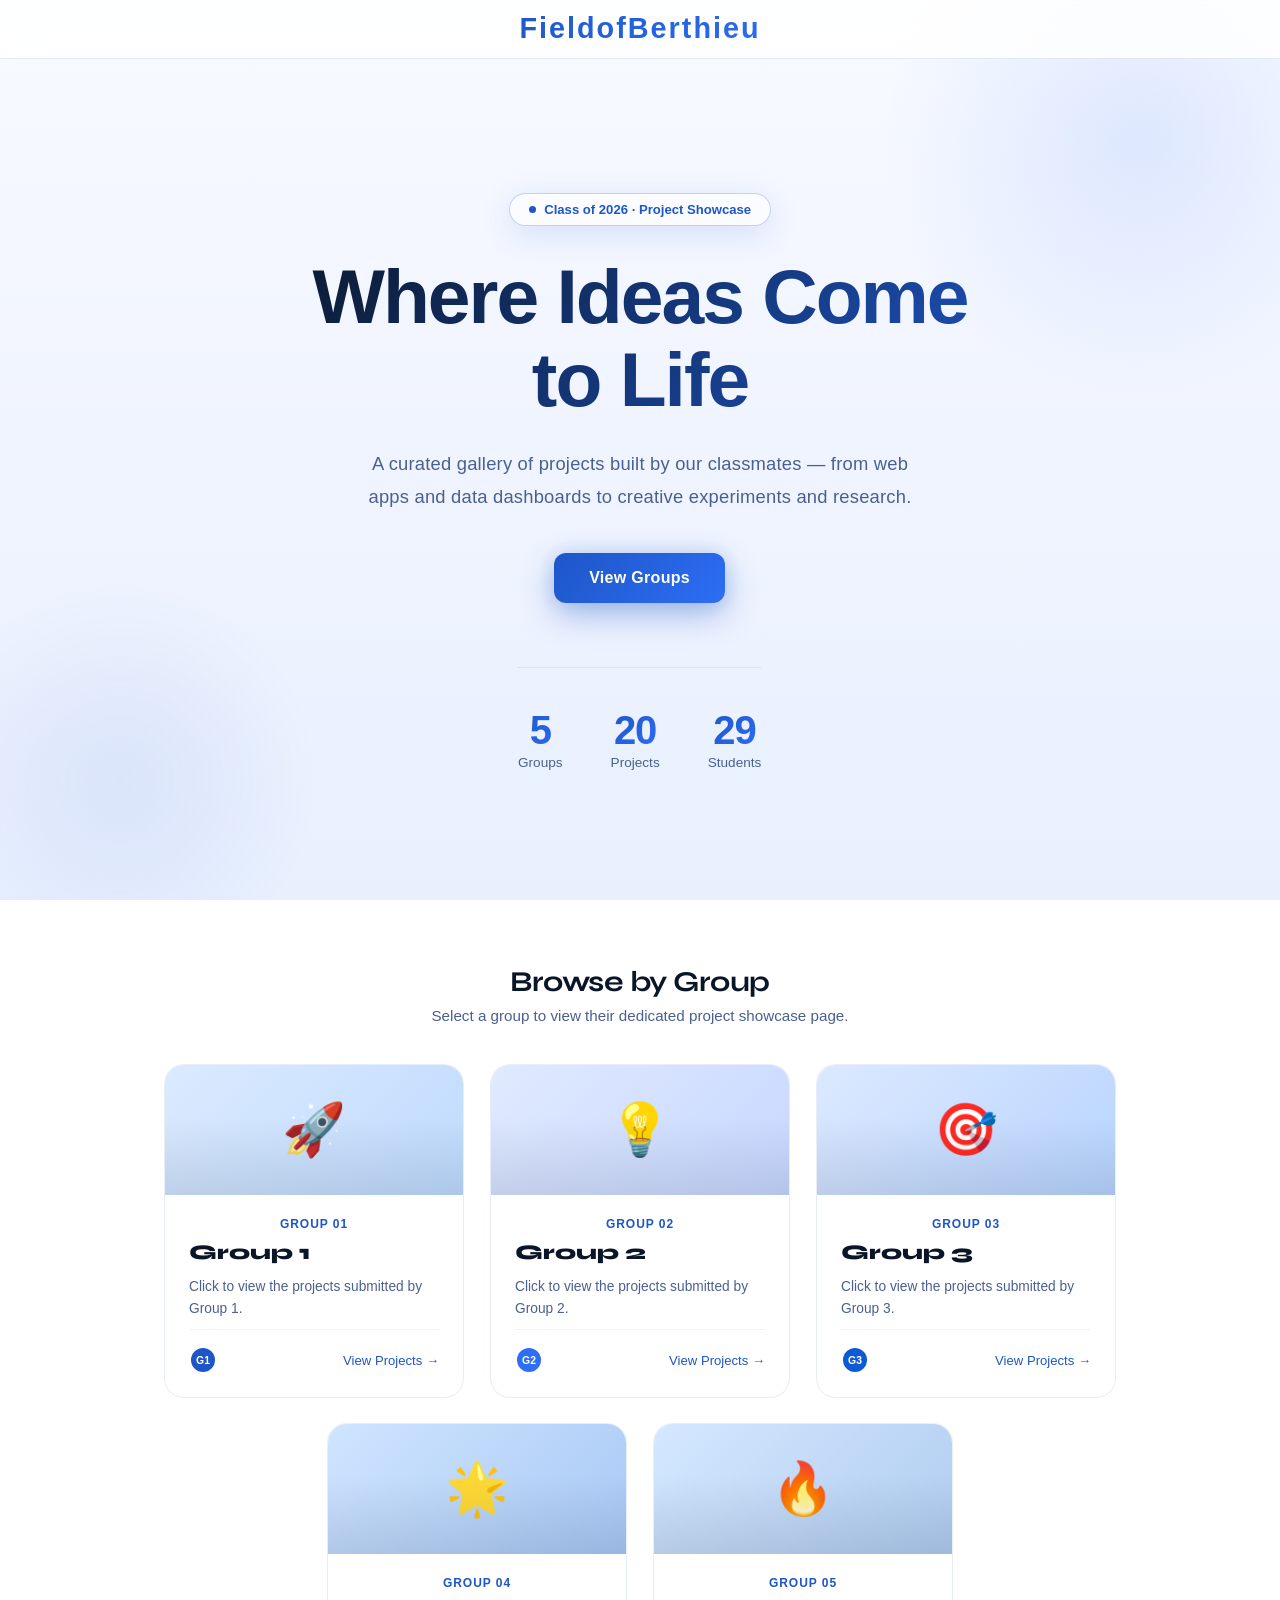
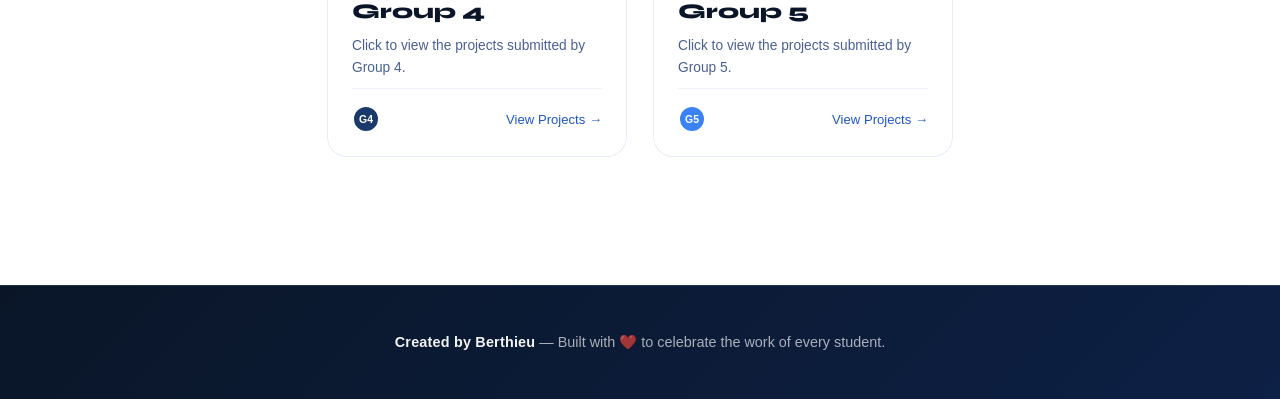
==== showcasewebsite/index.html @ d64558d0 "added images and edited the research folder" ====
<!DOCTYPE html>
<html lang="en">
<head>
  <meta charset="UTF-8" />
  <meta name="viewport" content="width=device-width, initial-scale=1.0"/>
  <title>Class Project Showcase</title>
  <link href="https://fonts.googleapis.com/css2?family=Syne:wght@400;600;700;800&family=DM+Sans:ital,wght@0,300;0,400;0,500;1,300&display=swap" rel="stylesheet"/>
  <link rel="stylesheet" href="style.css"/>
  <style>
    /* ─── GROUP CARDS SECTION ─── */
    .groups-section {
      max-width: 1100px; margin: 0 auto;
      padding: 4rem 2rem 2rem;
      text-align: center;
    }
    .groups-section h2 {
      font-family: 'Syne', sans-serif;
      font-size: 1.8rem; font-weight: 700;
      color: var(--blue-deep); margin-bottom: .5rem;
      letter-spacing: -.5px;
    }
    .groups-section p {
      color: var(--text-muted); font-size: .95rem;
      margin-bottom: 2.5rem;
    }

    .groups-grid {
      display: flex;
      flex-wrap: wrap;
      justify-content: center;
      gap: 1.6rem;
    }

    .group-card {
      width: 300px; flex-shrink: 0;
      background: #fff;
      border: 1px solid rgba(30,86,199,.1);
      border-radius: 20px; overflow: hidden;
      text-decoration: none; color: inherit;
      display: flex; flex-direction: column;
      transition: transform .25s, box-shadow .25s, border-color .25s;
      animation: fadeUp .5s ease both;
    }
    .group-card:hover {
      transform: translateY(-6px);
      box-shadow: 0 20px 50px rgba(30,86,199,.13);
      border-color: rgba(30,86,199,.3);
    }

    .group-card-banner {
      height: 130px; display: flex; align-items: center; justify-content: center;
      font-size: 3.2rem; position: relative; overflow: hidden;
    }
    .group-card-banner::after {
      content: ''; position: absolute; inset: 0;
      background: linear-gradient(to bottom, transparent 40%, rgba(10,22,40,.1) 100%);
    }

    .group-card-body {
      padding: 1.4rem 1.5rem; flex: 1;
      display: flex; flex-direction: column; gap: .6rem;
    }

    .group-number {
      font-size: .75rem; font-weight: 600; letter-spacing: .08em;
      text-transform: uppercase; color: var(--blue-brand);
    }
    .group-name {
      font-family: 'Syne', sans-serif;
      font-size: 1.3rem; font-weight: 800;
      color: var(--blue-deep); line-height: 1.2;
      text-align: left;
    }
    .group-desc {
      font-size: .86rem; color: var(--text-muted);
      line-height: 1.6; font-weight: 300;
      text-align: left;
    }
    .group-card-footer {
      display: flex; align-items: center; justify-content: space-between;
      margin-top: auto; padding-top: 1rem;
      border-top: 1px solid rgba(30,86,199,.08);
    }
    .group-member-dot {
      width: 28px; height: 28px; border-radius: 50%;
      border: 2px solid #fff;
      display: flex; align-items: center; justify-content: center;
      font-size: .65rem; font-weight: 600; color: #fff;
    }
    .group-arrow {
      display: inline-flex; align-items: center; gap: .3rem;
      font-size: .82rem; font-weight: 500; color: var(--blue-brand);
    }

    /* ─── DIVIDER ─── */
    .section-divider {
      max-width: 1100px; margin: 3rem auto 0;
      border: none; border-top: 1px solid rgba(30,86,199,.1);
    }

    @media (max-width: 600px) {
      .groups-grid { flex-direction: column; align-items: center; }
      .group-card { width: 100%; max-width: 340px; }
      .groups-section { padding: 3rem 1.2rem 1.5rem; }
    }
  </style>
</head>
<body>

  <!-- ─── NAV ─── -->
  <nav id="navbar">
    <a href="#" class="nav-logo">Field<span>of</span><span>Berthieu</span></a>
  </nav>

  <!-- ─── HERO ─── -->
  <section class="hero">
    <div class="hero-badge">
      <span class="hero-badge-dot"></span> Class of 2026 · Project Showcase
    </div>
    <h1>Where <em>Ideas</em> Come<br>to Life</h1>
    <p class="hero-sub">A curated gallery of projects built by our classmates — from web apps and data dashboards to creative experiments and research.</p>
    <div class="hero-actions">
      <a href="#groups" class="btn-primary">View Groups</a>
    </div>
    <div class="hero-stats">
      <div class="stat-item">
        <span class="stat-num">5</span>
        <span class="stat-label">Groups</span>
      </div>
      <div class="stat-item">
        <span class="stat-num" id="statProjects">20</span>
        <span class="stat-label">Projects</span>
      </div>
      <div class="stat-item">
        <span class="stat-num" id="statStudents">29</span>
        <span class="stat-label">Students</span>
      </div>
    </div>
  </section>

  <!-- ─── GROUP CARDS ─── -->
  <section class="groups-section" id="groups">
    <h2>Browse by Group</h2>
    <p>Select a group to view their dedicated project showcase page.</p>
    <div class="groups-grid">

      <a href="group1.html" class="group-card" style="animation-delay:.05s">
        <div class="group-card-banner" style="background:linear-gradient(135deg,#dbeafe,#bfdbfe)">🚀</div>
        <div class="group-card-body">
          <span class="group-number">Group 01</span>
          <div class="group-name">Group 1</div>
          <div class="group-desc">Click to view the projects submitted by Group 1.</div>
          <div class="group-card-footer">
            <div class="group-member-dot" style="background:#1e56c7">G1</div>
            <span class="group-arrow">View Projects →</span>
          </div>
        </div>
      </a>

      <a href="group2.html" class="group-card" style="animation-delay:.10s">
        <div class="group-card-banner" style="background:linear-gradient(135deg,#e0eaff,#c7d7ff)">💡</div>
        <div class="group-card-body">
          <span class="group-number">Group 02</span>
          <div class="group-name">Group 2</div>
          <div class="group-desc">Click to view the projects submitted by Group 2.</div>
          <div class="group-card-footer">
            <div class="group-member-dot" style="background:#2d6ef5">G2</div>
            <span class="group-arrow">View Projects →</span>
          </div>
        </div>
      </a>

      <a href="group3.html" class="group-card" style="animation-delay:.15s">
        <div class="group-card-banner" style="background:linear-gradient(135deg,#dce9ff,#b8d4ff)">🎯</div>
        <div class="group-card-body">
          <span class="group-number">Group 03</span>
          <div class="group-name">Group 3</div>
          <div class="group-desc">Click to view the projects submitted by Group 3.</div>
          <div class="group-card-footer">
            <div class="group-member-dot" style="background:#0d5ad6">G3</div>
            <span class="group-arrow">View Projects →</span>
          </div>
        </div>
      </a>

      <a href="group4.html" class="group-card" style="animation-delay:.20s">
        <div class="group-card-banner" style="background:linear-gradient(135deg,#cfe5ff,#a8c8f5)">🌟</div>
        <div class="group-card-body">
          <span class="group-number">Group 04</span>
          <div class="group-name">Group 4</div>
          <div class="group-desc">Click to view the projects submitted by Group 4.</div>
          <div class="group-card-footer">
            <div class="group-member-dot" style="background:#1a3a6b">G4</div>
            <span class="group-arrow">View Projects →</span>
          </div>
        </div>
      </a>

      <a href="group5.html" class="group-card" style="animation-delay:.25s">
        <div class="group-card-banner" style="background:linear-gradient(135deg,#d4e8ff,#b0ccf0)">🔥</div>
        <div class="group-card-body">
          <span class="group-number">Group 05</span>
          <div class="group-name">Group 5</div>
          <div class="group-desc">Click to view the projects submitted by Group 5.</div>
          <div class="group-card-footer">
            <div class="group-member-dot" style="background:#3b82f6">G5</div>
            <span class="group-arrow">View Projects →</span>
          </div>
        </div>
      </a>

    </div>
  </section>

  <!-- ─── PROJECTS GRID ─── -->
  <div class="projects-grid" id="grid"></div>

  <!-- ─── FOOTER ─── -->
  <footer id="about">
    <strong>Created by Berthieu</strong> — Built with ❤️ to celebrate the work of every student.
  </footer>
    </div>
  </div>

  <script src="app.js"></script>
</body>
</html>
---- showcasewebsite/style.css ----
/* ─── CSS VARIABLES ─── */
:root {
  --blue-deep: #0a1628;
  --blue-dark: #0d2045;
  --blue-mid: #1a3a6b;
  --blue-brand: #1e56c7;
  --blue-vivid: #2d6ef5;
  --blue-light: #5b9af4;
  --blue-pale: #b8d4ff;
  --blue-mist: #e8f0fe;
  --white: #ffffff;
  --off-white: #f5f8ff;
  --text-main: #0a1628;
  --text-muted: #4a6091;
  --gradient-primary: linear-gradient(135deg, #1e56c7 0%, #2d6ef5 100%);
  --gradient-secondary: linear-gradient(135deg, #667eea 0%, #764ba2 100%);
  --gradient-accent: linear-gradient(135deg, #f093fb 0%, #f5576c 100%);
}

/* ─── RESET ─── */
*, *::before, *::after { box-sizing: border-box; margin: 0; padding: 0; }
html { scroll-behavior: smooth; }
body {
  font-family: 'Inter Tight', sans-serif;
  background: linear-gradient(135deg, #ffffff 0%, #f0f4ff 100%);
  color: var(--text-main);
  overflow-x: hidden;
  background-attachment: fixed;
}

/* ─── NAV ─── */
nav {
  position: fixed; top: 0; left: 0; right: 0; z-index: 100;
  display: flex; align-items: center; justify-content: space-between;
  padding: 1.8rem 2.5rem;
  background: rgba(255, 255, 255, 0.85);
  backdrop-filter: blur(20px);
  -webkit-backdrop-filter: blur(20px);
  border-bottom: 1px solid rgba(30, 86, 199, 0.12);
  transition: all .3s cubic-bezier(0.34, 1.56, 0.64, 1);
}
nav.scrolled { 
  box-shadow: 0 12px 48px rgba(30, 86, 199, 0.15), 0 0 1px rgba(30, 86, 199, 0.1);
  background: rgba(255, 255, 255, 0.95);
  padding: 1.4rem 2.5rem;
}

.nav-logo {
  font-family: 'Urbanist', sans-serif;
  font-weight: 800; font-size: 1.8rem;
  background: var(--gradient-primary);
  -webkit-background-clip: text;
  -webkit-text-fill-color: transparent;
  background-clip: text;
  letter-spacing: 2px;
  text-decoration: none;
  transition: transform .3s cubic-bezier(0.34, 1.56, 0.64, 1);
  position: absolute;
  left: 50%;
  transform: translateX(-50%);
  white-space: nowrap;
  padding: 0 2rem;
}
.nav-logo:hover { transform: translateX(-50%) scale(1.05); }

.nav-links { display: flex; gap: 2rem; list-style: none; }
.nav-links a {
  font-size: .9rem; font-weight: 600;
  color: var(--text-muted); text-decoration: none;
  transition: all .3s cubic-bezier(0.34, 1.56, 0.64, 1);
  position: relative;
}
.nav-links a:hover { 
  color: var(--blue-brand);
  transform: translateY(-2px);
}

.nav-btn {
  background: var(--gradient-primary);
  color: #fff; border: none; border-radius: 10px;
  padding: .6rem 1.4rem; font-size: .88rem; font-weight: 600;
  cursor: pointer; transition: all .3s cubic-bezier(0.34, 1.56, 0.64, 1);
  font-family: 'Inter Tight', sans-serif;
  box-shadow: 0 6px 20px rgba(30, 86, 199, 0.3);
  position: relative;
  letter-spacing: 0.3px;
}
.nav-btn:hover { 
  transform: translateY(-3px) translateZ(5px) scale(1.05);
  box-shadow: 0 12px 32px rgba(30, 86, 199, 0.4);
}

.hamburger { display: none; flex-direction: column; gap: 5px; cursor: pointer; padding: 4px; }
.hamburger span { display: block; width: 24px; height: 2px; background: var(--blue-brand); border-radius: 2px; transition: .3s; }

/* ─── HERO ─── */
.hero {
  min-height: 100vh;
  display: flex; flex-direction: column; align-items: center; justify-content: center;
  text-align: center;
  padding: 8rem 2rem 4rem;
  background: linear-gradient(180deg, #f8faff 0%, #f0f4ff 50%, #e8f0fe 100%);
  position: relative; overflow: hidden;
  perspective: 1200px;
}
.hero::before {
  content: '';
  position: absolute; top: -120px; right: -120px;
  width: 520px; height: 520px; border-radius: 50%;
  background: radial-gradient(circle, rgba(45,110,245,0.12) 0%, transparent 70%);
  pointer-events: none;
}
.hero::after {
  content: '';
  position: absolute; bottom: -80px; left: -80px;
  width: 400px; height: 400px; border-radius: 50%;
  background: radial-gradient(circle, rgba(30,86,199,0.08) 0%, transparent 70%);
  pointer-events: none;
}

.hero-badge {
  display: inline-flex; align-items: center; gap: .5rem;
  background: rgba(255, 255, 255, 0.6);
  color: var(--blue-brand);
  border: 1px solid rgba(30, 86, 199, 0.25);
  border-radius: 100px; padding: .5rem 1.2rem;
  font-size: .82rem; font-weight: 600; margin-bottom: 1.8rem;
  animation: fadeUp .6s ease both;
  box-shadow: 0 8px 32px rgba(30, 86, 199, 0.15);
  backdrop-filter: blur(10px);
  -webkit-backdrop-filter: blur(10px);
}
.hero-badge-dot {
  width: 7px; height: 7px; border-radius: 50%;
  background: var(--blue-brand); animation: pulse 2.5s ease-in-out infinite;
}

/* ─── FIX: h1 centered with gradient text ─── */
.hero h1 {
  font-family: 'Urbanist', sans-serif;
  font-size: clamp(2.6rem, 6vw, 5rem);
  font-weight: 800; line-height: 1.08;
  background: linear-gradient(135deg, #0a1628 0%, #1e56c7 100%);
  -webkit-background-clip: text;
  -webkit-text-fill-color: transparent;
  background-clip: text;
  letter-spacing: -2px;
  max-width: 820px;
  width: 100%;
  text-align: center;
  margin-left: auto;
  margin-right: auto;
  display: block;
  animation: fadeUp .7s .1s ease both;
}
.hero h1 em { font-style: normal; }

.hero-sub {
  max-width: 560px; margin: 1.6rem auto 0;
  font-size: 1.15rem; line-height: 1.8;
  color: var(--text-muted); font-weight: 300;
  animation: fadeUp .7s .2s ease both;
  letter-spacing: 0.2px;
  text-align: center;
}

.hero-actions {
  display: flex; gap: 1rem; flex-wrap: wrap; justify-content: center;
  margin-top: 2.5rem;
  animation: fadeUp .7s .3s ease both;
}

.btn-primary {
  background: var(--gradient-primary);
  color: #fff;
  border: none; border-radius: 12px;
  padding: 1rem 2.2rem; font-size: 1rem; font-weight: 600;
  cursor: pointer; transition: all .4s cubic-bezier(0.34, 1.56, 0.64, 1);
  font-family: 'Inter Tight', sans-serif; text-decoration: none; display: inline-block;
  box-shadow: 0 12px 32px rgba(30, 86, 199, 0.35), 0 0 20px rgba(30, 86, 199, 0.15);
  position: relative;
  transform: translateZ(0);
  letter-spacing: 0.3px;
}
.btn-primary:hover { 
  transform: translateY(-4px) translateZ(8px) scale(1.02); 
  box-shadow: 0 20px 48px rgba(30, 86, 199, 0.42), 0 0 32px rgba(30, 86, 199, 0.25);
}
.btn-primary:active { transform: translateY(-1px) translateZ(2px) scale(0.98); }

.btn-secondary {
  background: rgba(255, 255, 255, 0.7);
  color: var(--blue-brand);
  border: 1.5px solid rgba(30, 86, 199, 0.3);
  border-radius: 12px;
  padding: 1rem 2.2rem; font-size: 1rem; font-weight: 600;
  cursor: pointer; transition: all .4s cubic-bezier(0.34, 1.56, 0.64, 1);
  font-family: 'Inter Tight', sans-serif; text-decoration: none; display: inline-block;
  position: relative;
  transform: translateZ(0);
  box-shadow: 0 8px 24px rgba(30, 86, 199, 0.1);
  backdrop-filter: blur(8px);
  letter-spacing: 0.3px;
}
.btn-secondary:hover { 
  border-color: var(--blue-brand); 
  background: rgba(255, 255, 255, 0.85); 
  transform: translateY(-4px) translateZ(8px) scale(1.02);
  box-shadow: 0 16px 32px rgba(30, 86, 199, 0.18);
}

.hero-stats {
  display: flex; gap: 3rem; flex-wrap: wrap; justify-content: center;
  margin-top: 4rem; padding-top: 2.5rem;
  border-top: 1px solid rgba(30,86,199,.1);
  animation: fadeUp .7s .4s ease both;
}
.stat-item { text-align: center; }
.stat-num {
  font-family: 'Urbanist', sans-serif;
  font-size: 2.5rem; font-weight: 800; 
  background: var(--gradient-primary);
  -webkit-background-clip: text;
  -webkit-text-fill-color: transparent;
  background-clip: text;
  display: block;
  letter-spacing: -1px;
}
.stat-label { font-size: .85rem; color: var(--text-muted); font-weight: 400; }

@keyframes fadeUp { 
  from { opacity: 0; transform: translateY(32px) scale(0.95); } 
  to { opacity: 1; transform: translateY(0) scale(1); } 
}
@keyframes fadeIn { from { opacity: 0; filter: blur(10px); } to { opacity: 1; filter: blur(0); } }
@keyframes pulse { 
  0%, 100% { opacity: 1; transform: scale(1); } 
  50% { opacity: 0.4; transform: scale(1.5); } 
}

/* ─── FILTER BAR ─── */
.filter-section {
  padding: 4rem 2rem 2rem;
  max-width: 1200px; margin: 0 auto;
}
.filter-section h2 {
  font-family: 'Urbanist', sans-serif;
  font-size: 2rem; font-weight: 700;
  background: linear-gradient(135deg, #0a1628 0%, #1e56c7 100%);
  -webkit-background-clip: text;
  -webkit-text-fill-color: transparent;
  background-clip: text;
  margin-bottom: 1.5rem;
  letter-spacing: -0.5px;
}
.filter-bar { display: flex; gap: .7rem; flex-wrap: wrap; }
.filter-btn {
  border: 1.5px solid rgba(30, 86, 199, 0.25);
  background: rgba(255, 255, 255, 0.6);
  color: var(--text-muted);
  border-radius: 100px; padding: .5rem 1.3rem;
  font-size: .85rem; font-weight: 600; cursor: pointer;
  transition: all .35s cubic-bezier(0.34, 1.56, 0.64, 1); 
  font-family: 'Inter Tight', sans-serif;
  position: relative;
  backdrop-filter: blur(4px);
  box-shadow: 0 2px 8px rgba(30, 86, 199, 0.05);
}
.filter-btn:hover { 
  transform: translateY(-3px) translateZ(3px);
  border-color: rgba(30, 86, 199, 0.4);
  box-shadow: 0 8px 20px rgba(30, 86, 199, 0.12);
  background: rgba(255, 255, 255, 0.8);
}
.filter-btn.active {
  background: var(--gradient-primary);
  color: #fff;
  border-color: transparent;
  box-shadow: 0 8px 24px rgba(30, 86, 199, 0.3);
  transform: translateY(-2px) translateZ(4px);
}

/* ─── SEARCH ─── */
.search-wrap {
  max-width: 1200px; margin: 0 auto;
  padding: 0 2rem 2rem;
}
.search-input-wrap { position: relative; max-width: 420px; }
.search-input-wrap svg {
  position: absolute; left: 14px; top: 50%; transform: translateY(-50%);
  color: var(--text-muted); pointer-events: none;
}
.search-input {
  width: 100%; padding: .8rem 1.2rem .8rem 2.8rem;
  border: 1.5px solid rgba(30, 86, 199, 0.25);
  border-radius: 12px;
  font-size: .93rem; font-family: 'Inter Tight', sans-serif;
  color: var(--text-main);
  background: rgba(255, 255, 255, 0.8);
  outline: none; transition: all .35s cubic-bezier(0.34, 1.56, 0.64, 1);
  box-shadow: 0 4px 16px rgba(30, 86, 199, 0.08);
  backdrop-filter: blur(4px);
}
.search-input:focus { 
  border-color: var(--blue-brand); 
  box-shadow: 0 0 0 3px rgba(30, 86, 199, 0.12), 0 8px 24px rgba(30, 86, 199, 0.15);
  transform: translateY(-2px) scale(1.01);
  background: rgba(255, 255, 255, 0.95);
}

/* ─── PROJECTS GRID ─── */
.projects-grid {
  max-width: 1200px; margin: 0 auto;
  padding: 1rem 2rem 5rem;
  display: grid;
  grid-template-columns: repeat(auto-fill, minmax(320px, 1fr));
  gap: 1.8rem;
  perspective: 1000px;
}

/* ─── CARD ─── */
.card {
  background: rgba(255, 255, 255, 0.8);
  border: 1px solid rgba(30, 86, 199, 0.15);
  border-radius: 20px; overflow: hidden;
  transition: transform .4s cubic-bezier(0.34, 1.56, 0.64, 1), box-shadow .4s cubic-bezier(0.34, 1.56, 0.64, 1), border-color .3s;
  animation: fadeUp .5s ease both;
  display: flex; flex-direction: column;
  transform-style: preserve-3d;
  position: relative;
  backdrop-filter: blur(8px);
  -webkit-backdrop-filter: blur(8px);
  box-shadow: 0 8px 32px rgba(30, 86, 199, 0.08);
}
.card:hover { 
  transform: translateY(-12px) translateZ(25px) rotateX(5deg) rotateY(-5deg); 
  box-shadow: 0 40px 80px rgba(30, 86, 199, 0.25), 0 0 60px rgba(30, 86, 199, 0.15); 
  border-color: rgba(30, 86, 199, 0.35);
  background: rgba(255, 255, 255, 0.95);
}

.card-thumb {
  width: 100%; height: 180px;
  display: flex; align-items: center; justify-content: center;
  font-size: 3.5rem; position: relative; overflow: hidden;
  transform-style: preserve-3d;
  z-index: 1;
}
.card-thumb::after {
  content: '';
  position: absolute; inset: 0;
  background: linear-gradient(to bottom, transparent 50%, rgba(10,22,40,.15) 100%);
  z-index: 2;
}

.card-body { 
  padding: 1.4rem 1.5rem; 
  flex: 1; 
  display: flex; 
  flex-direction: column; 
  gap: .7rem; 
  transform-style: preserve-3d;
  position: relative;
  z-index: 2;
}

.card-tags { display: flex; gap: .45rem; flex-wrap: wrap; }
.tag {
  font-size: .72rem; font-weight: 600;
  padding: .35rem .85rem; border-radius: 100px;
  background: linear-gradient(135deg, rgba(30, 86, 199, 0.12) 0%, rgba(45, 110, 245, 0.08) 100%);
  color: var(--blue-brand);
  border: 1px solid rgba(30, 86, 199, 0.2);
  text-transform: uppercase;
  letter-spacing: 0.3px;
}

.card-title {
  font-family: 'Urbanist', sans-serif;
  font-size: 1.25rem; font-weight: 700;
  background: linear-gradient(135deg, #0a1628 0%, #1e56c7 100%);
  -webkit-background-clip: text;
  -webkit-text-fill-color: transparent;
  background-clip: text;
  line-height: 1.3;
  letter-spacing: -0.3px;
}

.card-desc {
  font-size: .88rem; color: var(--text-muted);
  line-height: 1.7; font-weight: 300;
  letter-spacing: 0.1px;
}

.card-author {
  display: flex; align-items: center; gap: .7rem;
  margin-top: auto; padding-top: 1.2rem;
  border-top: 1px solid rgba(30, 86, 199, 0.1);
}
.avatar {
  width: 38px; height: 38px; border-radius: 10px;
  display: flex; align-items: center; justify-content: center;
  font-size: .8rem; font-weight: 700; color: #fff;
  flex-shrink: 0;
  background: var(--gradient-primary);
  box-shadow: 0 4px 12px rgba(30, 86, 199, 0.2);
}
.author-info { flex: 1; min-width: 0; }
.author-name { font-size: .85rem; font-weight: 500; color: var(--text-main); }
.author-role { font-size: .75rem; color: var(--text-muted); }

.card-link {
  display: inline-flex; align-items: center; gap: .35rem;
  font-size: .82rem; font-weight: 600; 
  background: var(--gradient-primary);
  -webkit-background-clip: text;
  -webkit-text-fill-color: transparent;
  background-clip: text;
  text-decoration: none; 
  transition: all .3s cubic-bezier(0.34, 1.56, 0.64, 1);
  position: relative;
}
.card-link:hover { 
  gap: .65rem;
  filter: brightness(1.2);
  transform: translateX(2px);
}

/* ─── EMPTY STATE ─── */
.empty-state {
  grid-column: 1/-1; text-align: center; padding: 5rem 1rem;
  color: var(--text-muted);
}
.empty-state svg { margin-bottom: 1rem; opacity: .35; }
.empty-state p { font-size: 1.05rem; }

/* ─── MODAL ─── */
.modal-overlay {
  display: none; position: fixed; inset: 0; z-index: 200;
  background: linear-gradient(135deg, rgba(10, 22, 40, 0.7) 0%, rgba(30, 86, 199, 0.4) 100%);
  backdrop-filter: blur(8px);
  -webkit-backdrop-filter: blur(8px);
  align-items: center; justify-content: center; padding: 2rem;
  perspective: 1000px;
}
.modal-overlay.open { display: flex; animation: fadeIn .35s ease; }

.modal {
  background: rgba(255, 255, 255, 0.95);
  border-radius: 26px;
  max-width: 620px; width: 100%;
  max-height: 90vh; overflow-y: auto;
  box-shadow: 0 40px 100px rgba(10, 22, 40, 0.3), 0 0 80px rgba(30, 86, 199, 0.2);
  animation: slideUpModal .4s cubic-bezier(0.34, 1.56, 0.64, 1);
  transform-style: preserve-3d;
  border: 1px solid rgba(255, 255, 255, 0.6);
  backdrop-filter: blur(12px);
  -webkit-backdrop-filter: blur(12px);
}
@keyframes slideUp { from{transform:translateY(24px);opacity:0} to{transform:none;opacity:1} }
@keyframes slideUpModal { from{transform:translateY(40px) scale(.95) rotateX(-10deg);opacity:0} to{transform:none;opacity:1} }

.modal-thumb {
  width: 100%; height: 220px;
  display: flex; align-items: center; justify-content: center;
  font-size: 5rem; border-radius: 22px 22px 0 0;
}
.modal-content { padding: 2rem; }
.modal-tags { display: flex; gap: .5rem; flex-wrap: wrap; margin-bottom: 1rem; }
.modal-title {
  font-family: 'Urbanist', sans-serif;
  font-size: 1.8rem; font-weight: 800;
  background: linear-gradient(135deg, #0a1628 0%, #1e56c7 100%);
  -webkit-background-clip: text;
  -webkit-text-fill-color: transparent;
  background-clip: text;
  margin-bottom: .75rem; 
  letter-spacing: -0.5px;
}
.modal-desc { font-size: .95rem; color: var(--text-muted); line-height: 1.75; margin-bottom: 1.5rem; }
.modal-meta { display: flex; gap: 2rem; flex-wrap: wrap; margin-bottom: 1.5rem; }
.meta-item { display: flex; flex-direction: column; gap: .2rem; }
.meta-label { font-size: .75rem; color: var(--text-muted); text-transform: uppercase; letter-spacing: .05em; }
.meta-value { font-size: .95rem; font-weight: 500; color: var(--blue-deep); }
.modal-actions { display: flex; gap: .8rem; flex-wrap: wrap; }

.modal-close-btn {
  background: rgba(30, 86, 199, 0.08); border: none; cursor: pointer;
  position: absolute; top: 1.5rem; right: 1.5rem;
  width: 44px; height: 44px; border-radius: 12px;
  display: flex; align-items: center; justify-content: center;
  color: var(--blue-brand);
  font-size: 1.2rem; transition: all .3s cubic-bezier(0.34, 1.56, 0.64, 1);
  box-shadow: 0 4px 12px rgba(30, 86, 199, 0.12);
  backdrop-filter: blur(4px);
}
.modal-close-btn:hover { 
  background: rgba(30, 86, 199, 0.15); 
  transform: rotate(90deg) scale(1.15);
  box-shadow: 0 8px 20px rgba(30, 86, 199, 0.2);
}
.modal-wrapper { position: relative; }

/* ─── FORM ─── */
.form-group { display: flex; flex-direction: column; gap: .4rem; margin-bottom: 1.1rem; }
.form-label { font-size: .85rem; font-weight: 500; color: var(--text-main); }
.form-input, .form-textarea, .form-select {
  border: 1.5px solid rgba(30, 86, 199, 0.2);
  border-radius: 12px;
  padding: .85rem 1.2rem; font-size: .93rem;
  font-family: 'Inter Tight', sans-serif; color: var(--text-main);
  background: rgba(255, 255, 255, 0.8); outline: none;
  transition: all .35s cubic-bezier(0.34, 1.56, 0.64, 1);
  width: 100%;
  box-shadow: 0 4px 16px rgba(30, 86, 199, 0.08);
  backdrop-filter: blur(4px);
}
.form-input:focus, .form-textarea:focus, .form-select:focus {
  border-color: var(--blue-brand);
  box-shadow: 0 0 0 3px rgba(30, 86, 199, 0.12), 0 8px 24px rgba(30, 86, 199, 0.15);
  transform: translateY(-2px) scale(1.01);
  background: rgba(255, 255, 255, 0.95);
}
.form-textarea { resize: vertical; min-height: 90px; }
.form-row { display: grid; grid-template-columns: 1fr 1fr; gap: 1rem; }
.form-error { color: #d9534f; font-size: .85rem; margin-top: .8rem; display: none; }

/* ─── FOOTER ─── */
footer {
  background: linear-gradient(135deg, #0a1628 0%, #0d2045 100%);
  color: rgba(255, 255, 255, 0.65);
  text-align: center; padding: 3rem 2rem;
  font-size: .9rem;
  border-top: 1px solid rgba(255, 255, 255, 0.1);
}
footer strong { 
  color: rgba(255, 255, 255, 0.95);
  font-weight: 600;
  letter-spacing: 0.2px;
}

/* ─── RESPONSIVE ─── */
@media (max-width: 768px) {
  .nav-links, .nav-btn { display: none; }
  .hamburger { display: flex; }
  nav.mobile-open .nav-links {
    display: flex; flex-direction: column;
    position: absolute; top: 100%; left: 0; right: 0;
    background: #fff; padding: 1rem 2rem 1.5rem;
    border-bottom: 1px solid rgba(30,86,199,.1);
    box-shadow: 0 8px 24px rgba(10,22,40,.08);
    gap: 1.2rem;
  }
  nav.mobile-open .nav-btn { display: block; margin-top: .5rem; width: 100%; text-align: center; }
  .form-row { grid-template-columns: 1fr; }
  .hero-stats { gap: 2rem; }
  .projects-grid { grid-template-columns: 1fr; padding: 1rem 1.2rem 4rem; }
  .filter-section, .search-wrap { padding-left: 1.2rem; padding-right: 1.2rem; }
  .modal-meta { gap: 1.2rem; }
}
@media (max-width: 480px) {
  nav { padding: 1rem 1.2rem; }
  .hero h1 { letter-spacing: -1px; }
  .hero-actions { flex-direction: column; align-items: stretch; }
  .btn-primary, .btn-secondary { text-align: center; }
}
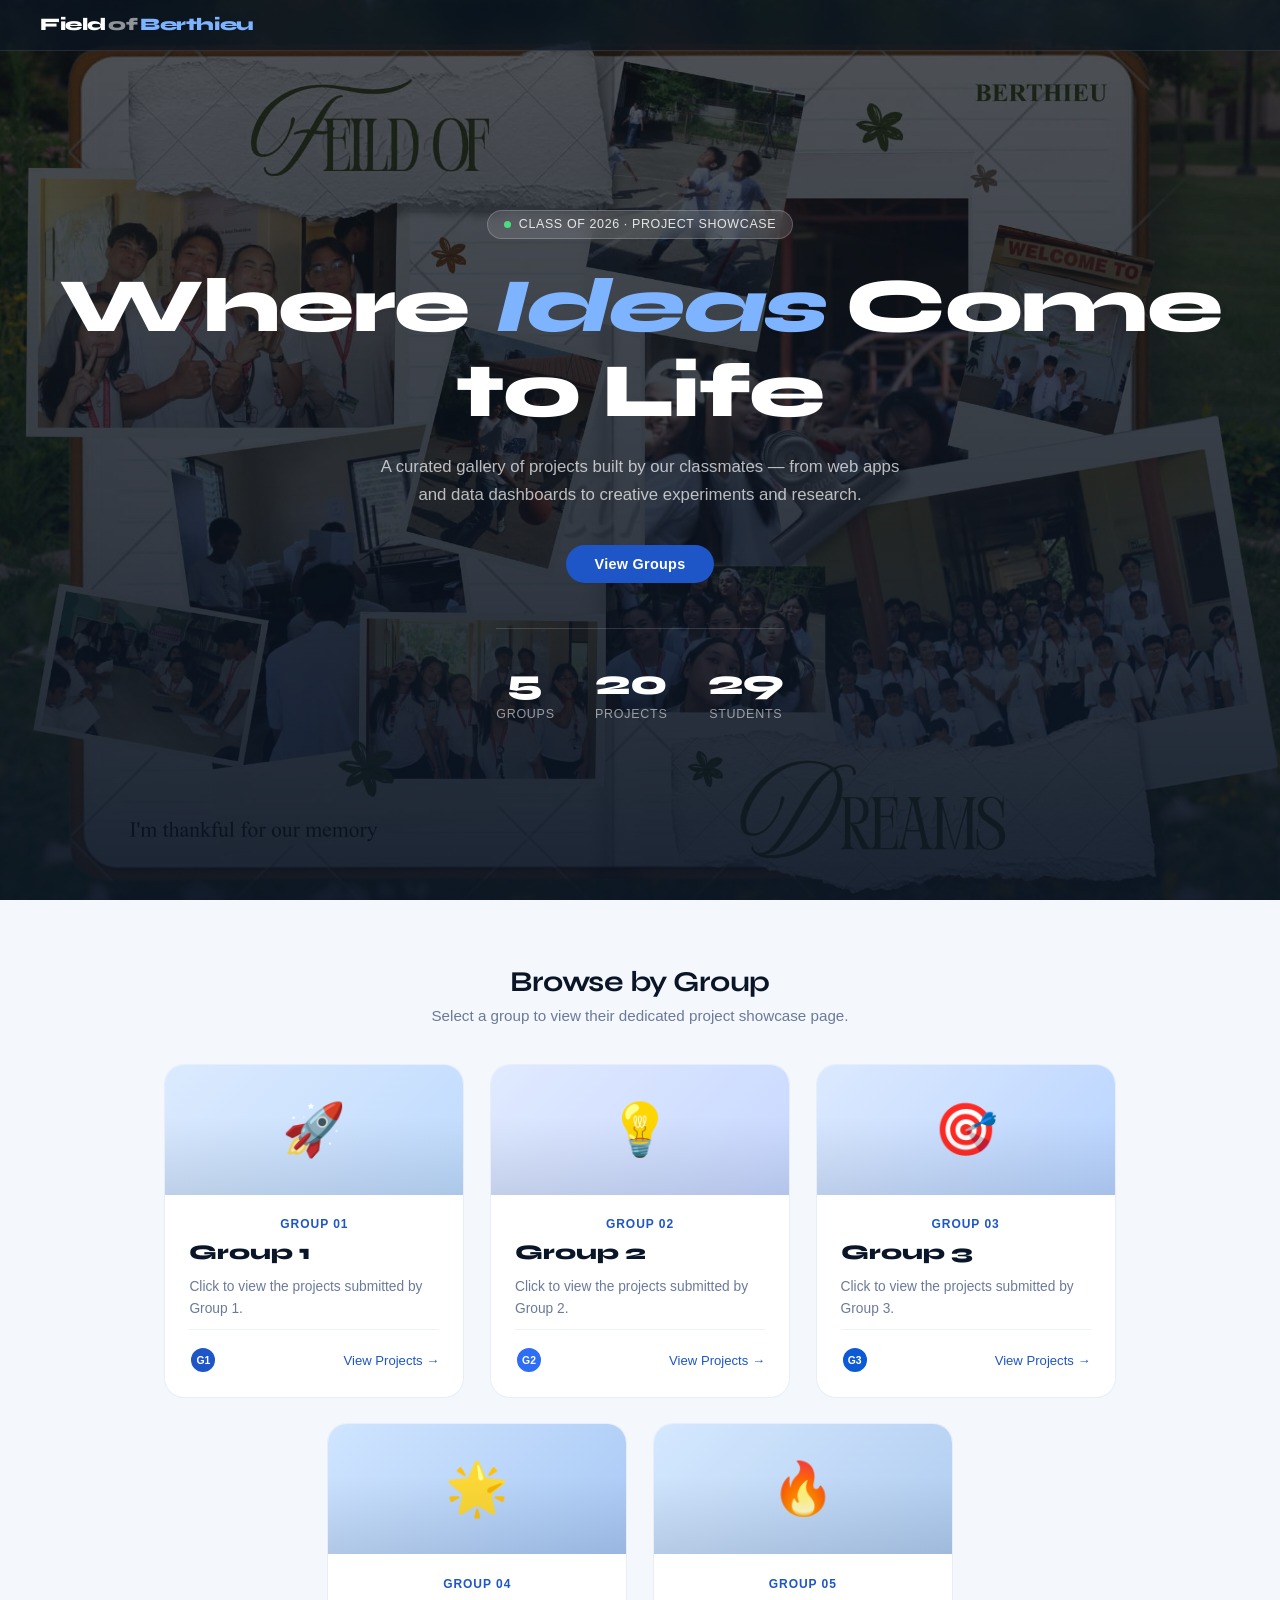
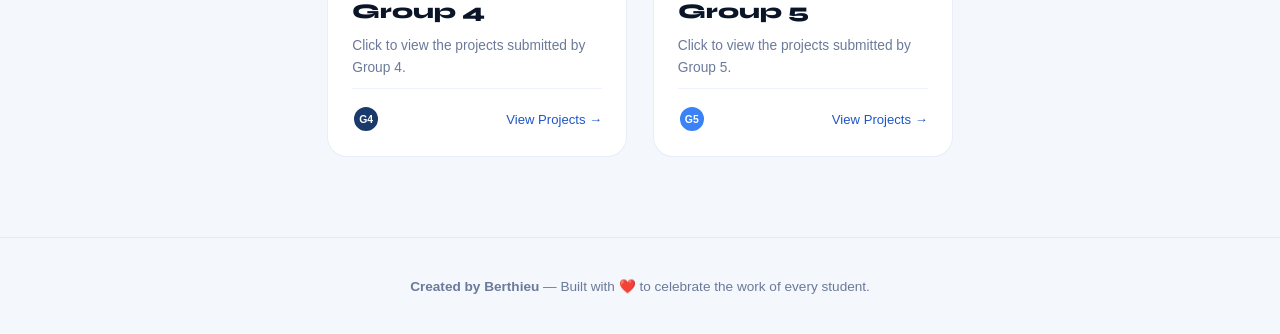
==== commit 8706b3ed: "added the background for dashboard" ====
--- a/showcasewebsite/index.html
+++ b/showcasewebsite/index.html
@@ -3,32 +3,126 @@
 <head>
   <meta charset="UTF-8" />
   <meta name="viewport" content="width=device-width, initial-scale=1.0"/>
-  <title>Class Project Showcase</title>
+  <title>Field of Berthieu — Class Showcase</title>
   <link href="https://fonts.googleapis.com/css2?family=Syne:wght@400;600;700;800&family=DM+Sans:ital,wght@0,300;0,400;0,500;1,300&display=swap" rel="stylesheet"/>
-  <link rel="stylesheet" href="style.css"/>
   <style>
-    /* ─── GROUP CARDS SECTION ─── */
+    :root {
+      --blue-deep: #0a1628;
+      --blue-brand: #1e56c7;
+      --text-muted: #6b7a9a;
+    }
+    *, *::before, *::after { box-sizing: border-box; margin: 0; padding: 0; }
+    body { font-family: 'DM Sans', sans-serif; background: #f4f7fb; color: var(--blue-deep); }
+
+    /* ─── NAV ─── */
+    #navbar {
+      position: fixed; top: 0; left: 0; right: 0; z-index: 100;
+      display: flex; align-items: center; justify-content: space-between;
+      padding: .9rem 2.5rem;
+      background: rgba(10,22,40,.55);
+      backdrop-filter: blur(14px);
+      border-bottom: 1px solid rgba(255,255,255,.1);
+    }
+    .nav-logo {
+      font-family: 'Syne', sans-serif; font-weight: 800;
+      font-size: 1.1rem; color: #fff; text-decoration: none; letter-spacing: -.4px;
+    }
+    .nav-logo span:first-child { color: rgba(255,255,255,.55); margin: 0 .15rem; }
+    .nav-logo span:last-child { color: #7eb3ff; }
+
+    /* ─── HERO ─── */
+    .hero {
+      min-height: 100vh;
+      display: flex; flex-direction: column;
+      align-items: center; justify-content: center;
+      text-align: center;
+      padding: 7rem 2rem 5rem;
+      position: relative; overflow: hidden;
+    }
+    .hero-bg {
+      position: absolute; inset: 0;
+      background-image: var(--bg-img);
+      background-size: cover;
+      background-position: center;
+      filter: brightness(.45) saturate(1.1);
+      z-index: 0;
+    }
+    .hero-overlay {
+      position: absolute; inset: 0; z-index: 1;
+      background: linear-gradient(
+        to bottom,
+        rgba(10,22,40,.25) 0%,
+        rgba(10,22,40,.55) 60%,
+        rgba(10,22,40,.82) 100%
+      );
+    }
+    .hero > *:not(.hero-bg):not(.hero-overlay) { position: relative; z-index: 2; }
+
+    .hero-badge {
+      display: inline-flex; align-items: center; gap: .5rem;
+      background: rgba(255,255,255,.12);
+      border: 1px solid rgba(255,255,255,.2);
+      border-radius: 50px;
+      padding: .4rem 1rem;
+      font-size: .78rem; font-weight: 500;
+      color: rgba(255,255,255,.85);
+      letter-spacing: .05em; text-transform: uppercase;
+      margin-bottom: 1.6rem;
+      backdrop-filter: blur(8px);
+    }
+    .hero-badge-dot {
+      width: 7px; height: 7px; border-radius: 50%;
+      background: #4ade80; animation: pulse 2s infinite;
+    }
+    @keyframes pulse { 0%,100%{opacity:1} 50%{opacity:.4} }
+
+    .hero h1 {
+      font-family: 'Syne', sans-serif;
+      font-size: clamp(2.8rem, 6vw, 5rem);
+      font-weight: 800; line-height: 1.1;
+      color: #fff; letter-spacing: -1.5px;
+      margin-bottom: 1.2rem;
+    }
+    .hero h1 em { font-style: italic; color: #7eb3ff; }
+
+    .hero-sub {
+      max-width: 520px; font-size: 1.05rem;
+      color: rgba(255,255,255,.7); line-height: 1.7;
+      font-weight: 300; margin-bottom: 2.2rem;
+    }
+
+    .hero-actions { display: flex; gap: .9rem; flex-wrap: wrap; justify-content: center; }
+    .btn-primary {
+      background: var(--blue-brand); color: #fff;
+      padding: .7rem 1.8rem; border-radius: 50px;
+      font-size: .9rem; font-weight: 600;
+      text-decoration: none; letter-spacing: .02em;
+      transition: background .2s, transform .2s;
+    }
+    .btn-primary:hover { background: #2d6ef5; transform: translateY(-2px); }
+
+    .hero-stats {
+      display: flex; gap: 2.5rem; margin-top: 2.8rem;
+      padding-top: 2rem;
+      border-top: 1px solid rgba(255,255,255,.15);
+    }
+    .stat-item { text-align: center; }
+    .stat-num { display: block; font-family: 'Syne', sans-serif; font-size: 2.2rem; font-weight: 800; color: #fff; }
+    .stat-label { font-size: .78rem; color: rgba(255,255,255,.55); letter-spacing: .06em; text-transform: uppercase; }
+
+    /* ─── GROUPS ─── */
     .groups-section {
       max-width: 1100px; margin: 0 auto;
-      padding: 4rem 2rem 2rem;
-      text-align: center;
+      padding: 4rem 2rem 2rem; text-align: center;
     }
     .groups-section h2 {
-      font-family: 'Syne', sans-serif;
-      font-size: 1.8rem; font-weight: 700;
-      color: var(--blue-deep); margin-bottom: .5rem;
-      letter-spacing: -.5px;
-    }
-    .groups-section p {
-      color: var(--text-muted); font-size: .95rem;
-      margin-bottom: 2.5rem;
-    }
+      font-family: 'Syne', sans-serif; font-size: 1.8rem; font-weight: 700;
+      color: var(--blue-deep); margin-bottom: .5rem; letter-spacing: -.5px;
+    }
+    .groups-section p { color: var(--text-muted); font-size: .95rem; margin-bottom: 2.5rem; }
 
     .groups-grid {
-      display: flex;
-      flex-wrap: wrap;
-      justify-content: center;
-      gap: 1.6rem;
+      display: flex; flex-wrap: wrap; justify-content: center; gap: 1.6rem;
     }
 
     .group-card {
@@ -41,6 +135,7 @@
       transition: transform .25s, box-shadow .25s, border-color .25s;
       animation: fadeUp .5s ease both;
     }
+    @keyframes fadeUp { from { opacity:0; transform:translateY(24px); } to { opacity:1; transform:none; } }
     .group-card:hover {
       transform: translateY(-6px);
       box-shadow: 0 20px 50px rgba(30,86,199,.13);
@@ -60,22 +155,15 @@
       padding: 1.4rem 1.5rem; flex: 1;
       display: flex; flex-direction: column; gap: .6rem;
     }
-
     .group-number {
       font-size: .75rem; font-weight: 600; letter-spacing: .08em;
       text-transform: uppercase; color: var(--blue-brand);
     }
     .group-name {
-      font-family: 'Syne', sans-serif;
-      font-size: 1.3rem; font-weight: 800;
-      color: var(--blue-deep); line-height: 1.2;
-      text-align: left;
-    }
-    .group-desc {
-      font-size: .86rem; color: var(--text-muted);
-      line-height: 1.6; font-weight: 300;
-      text-align: left;
-    }
+      font-family: 'Syne', sans-serif; font-size: 1.3rem; font-weight: 800;
+      color: var(--blue-deep); line-height: 1.2; text-align: left;
+    }
+    .group-desc { font-size: .86rem; color: var(--text-muted); line-height: 1.6; font-weight: 300; text-align: left; }
     .group-card-footer {
       display: flex; align-items: center; justify-content: space-between;
       margin-top: auto; padding-top: 1rem;
@@ -87,15 +175,13 @@
       display: flex; align-items: center; justify-content: center;
       font-size: .65rem; font-weight: 600; color: #fff;
     }
-    .group-arrow {
-      display: inline-flex; align-items: center; gap: .3rem;
-      font-size: .82rem; font-weight: 500; color: var(--blue-brand);
-    }
-
-    /* ─── DIVIDER ─── */
-    .section-divider {
-      max-width: 1100px; margin: 3rem auto 0;
-      border: none; border-top: 1px solid rgba(30,86,199,.1);
+    .group-arrow { display: inline-flex; align-items: center; gap: .3rem; font-size: .82rem; font-weight: 500; color: var(--blue-brand); }
+
+    footer {
+      text-align: center; padding: 2.5rem 1rem;
+      font-size: .85rem; color: var(--text-muted);
+      border-top: 1px solid rgba(30,86,199,.08);
+      margin-top: 3rem;
     }
 
     @media (max-width: 600px) {
@@ -107,13 +193,13 @@
 </head>
 <body>
 
-  <!-- ─── NAV ─── -->
   <nav id="navbar">
     <a href="#" class="nav-logo">Field<span>of</span><span>Berthieu</span></a>
   </nav>
 
-  <!-- ─── HERO ─── -->
   <section class="hero">
+    <div class="hero-bg" id="heroBg"></div>
+    <div class="hero-overlay"></div>
     <div class="hero-badge">
       <span class="hero-badge-dot"></span> Class of 2026 · Project Showcase
     </div>
@@ -123,27 +209,16 @@
       <a href="#groups" class="btn-primary">View Groups</a>
     </div>
     <div class="hero-stats">
-      <div class="stat-item">
-        <span class="stat-num">5</span>
-        <span class="stat-label">Groups</span>
-      </div>
-      <div class="stat-item">
-        <span class="stat-num" id="statProjects">20</span>
-        <span class="stat-label">Projects</span>
-      </div>
-      <div class="stat-item">
-        <span class="stat-num" id="statStudents">29</span>
-        <span class="stat-label">Students</span>
-      </div>
+      <div class="stat-item"><span class="stat-num">5</span><span class="stat-label">Groups</span></div>
+      <div class="stat-item"><span class="stat-num">20</span><span class="stat-label">Projects</span></div>
+      <div class="stat-item"><span class="stat-num">29</span><span class="stat-label">Students</span></div>
     </div>
   </section>
 
-  <!-- ─── GROUP CARDS ─── -->
   <section class="groups-section" id="groups">
     <h2>Browse by Group</h2>
     <p>Select a group to view their dedicated project showcase page.</p>
     <div class="groups-grid">
-
       <a href="group1.html" class="group-card" style="animation-delay:.05s">
         <div class="group-card-banner" style="background:linear-gradient(135deg,#dbeafe,#bfdbfe)">🚀</div>
         <div class="group-card-body">
@@ -156,7 +231,6 @@
           </div>
         </div>
       </a>
-
       <a href="group2.html" class="group-card" style="animation-delay:.10s">
         <div class="group-card-banner" style="background:linear-gradient(135deg,#e0eaff,#c7d7ff)">💡</div>
         <div class="group-card-body">
@@ -169,7 +243,6 @@
           </div>
         </div>
       </a>
-
       <a href="group3.html" class="group-card" style="animation-delay:.15s">
         <div class="group-card-banner" style="background:linear-gradient(135deg,#dce9ff,#b8d4ff)">🎯</div>
         <div class="group-card-body">
@@ -182,7 +255,6 @@
           </div>
         </div>
       </a>
-
       <a href="group4.html" class="group-card" style="animation-delay:.20s">
         <div class="group-card-banner" style="background:linear-gradient(135deg,#cfe5ff,#a8c8f5)">🌟</div>
         <div class="group-card-body">
@@ -195,7 +267,6 @@
           </div>
         </div>
       </a>
-
       <a href="group5.html" class="group-card" style="animation-delay:.25s">
         <div class="group-card-banner" style="background:linear-gradient(135deg,#d4e8ff,#b0ccf0)">🔥</div>
         <div class="group-card-body">
@@ -208,20 +279,17 @@
           </div>
         </div>
       </a>
-
     </div>
   </section>
 
-  <!-- ─── PROJECTS GRID ─── -->
-  <div class="projects-grid" id="grid"></div>
-
-  <!-- ─── FOOTER ─── -->
   <footer id="about">
     <strong>Created by Berthieu</strong> — Built with ❤️ to celebrate the work of every student.
   </footer>
-    </div>
-  </div>
-
-  <script src="app.js"></script>
+
+  <script>
+    // Embed the scrapbook image as base64 background
+    const b64 = "/9j/4AAQSkZJRgABAQAAAQABAAD/[base64]/2wBDAAUDBAQEAwUEBAQFBQUGBwwIBwcHBw8LCwkMEQ8SEhEPERETFhwXExQaFRERGCEYGh0dHx8fExciJCIeJBweHx7/2wBDAQUFBQcGBw4ICA4eFBEUHh4eHh4eHh4eHh4eHh4eHh4eHh4eHh4eHh4eHh4eHh4eHh4eHh4eHh4eHh4eHh4eHh7/wAARCAZAB9ADASIAAhEBAxEB/8QAHQAAAQUBAQEBAAAAAAAAAAAABAACAwUGBwgBCf/EAGkQAAEDAgMEBAUMDQkFBgQADwADBAUCEwYUIwcSM0MVJFNjCDRUc4MWIiU1RHSSk6KywtIXMjZCRVVkcoKjs+LwJjE3UmJ1hJTTJ1akw/IBGEZltONRlaXzEShmdoU4V8QhR2Ghgabk/8QAGgEBAAMBAQEAAAAAAAAAAAAAAAIDBAUBBv/EAD0RAQACAQMCAgkEAQMDAwUAAwACAxIBBBMiMhFRBRQVIzEzQUJhIVJicYFDkaE0scEkctFEU4Lh8AY18f/aAAwDAQACEQMRAD8Ata5JJMXTLUopSpLI8UxD16qmvxiEsIp5uorzKRmMUSiSiBlqHSqnOK97dUIykZq+XkkkzHOlcwuX8jGqqAFEbbKlWQJBAKXrCtJMgXVBkHzFsuoTXM06oC45/lyWKTSTzVJNAx1dWuWq8lmAdBLXGQiopthGYVDF0AVcq5EDKH9sWcuAVZGSxF81XJswUqCoRqkcRaUSNsTrraBS74Ug6KuJbCaKijLrmijniSaBQPVRjKu+J15LqJY/RqrqQ+hnc1SsQbmijqbmkK6MltluP0Zt0w1wKtK2dOQi0rBmsSwnZFvAz8vV8GJe2iqrVLWXb2yqoouLltcUZEhWqmK/rhS7NVMmQak0Coeqle9VuBtGmuCvdQhGACHbw+tIZQWgigsqEtAqqKguhwVWRIj6K7ZZspLLlFQqKtUq40424tUvLXysXVSKtBUK3bhHiSlfyB69QiroCKKLYqy1UioalvHMyJrWW7Wi2Z5zkVyDrpWwiLXtjXSoCnxyEYrZ4/[base64]/NXlDoIumDkcRpJ84A9WlslyqnRnSqRWrv0kzkOIceK8ozC+L5BQStHS8S4jVUXKhec0DndcoquuWS7jLoFGRk0rXE1jirAuKJlo4QMg6epKFeur3xTmhKw90/[base64]/[base64]/lGSShWrsiKZqFZIC0aY/fVPMQbQEIaYO1SDd0rlJBKhUkoFroJFUnSFb9wgHoU2w/[base64]/DUClzSydYVzABQ/yhvsNSKS7EnWm5PLwOXXM69SVbnW8XpJahzGeM81MlPdHtdRcH4YbFlKI3L3A3L20AVdwkmMevVSqURLW95QLWvbK+hVW+NeqiMUMlq1dXA2uoySCuuXt3QPeKKaWt1c4oO6YJOCbc0BlDi2P/[base64]/[base64]/[base64]/STXN5heeSUOfOmYmVSrQlHpIydo6eSK2RxAYuLqdrgk86VQXE9zanKbb0TgPXM3DEoS6pC6kSmMrfM5m/6RCKH9wwrJ/cLBB+XSumnyNem4CKHBlc/[base64]/iH6TvSOTQM41z1o6ZF0NOKkdLbS6XFvlkditukmxOOYodKndXrLPoGMxLg1JwapxVOLUVK2LpE1llUzq3qNSQijmMpAq55S0USiqxS1yWYDY6ZVac4zr2OVaAuYVM/[base64]/[base64]/KP0lEDMLsHTvhGC+vJCTRRHXzaQkdY1TlcW9VhV9U09GLVVOEW168acXVs4k3QAHU8knzjlzrEbpQHzrtcqtu/[base64]/9yMmRrrVEpUWSjdKwV66RexK3eJWXHDUGoq6LZPJInSoAu4Cq6iteqiIZRTcLJBJKwVaFKqgVaVGQIdJJFbQkT7qo1fTJj6R1q2xqFVwS6RIMzgOuKtIYE31Ml3QLeJaFSeIlXoIx2+OoIC/[base64]/dVsEo21R+pIREJXFzT8NArUG9gnzFwwbyWSpNaSUQKV0hcLxCge1a2yqizjjkliooihVBcuF6xVpa5E6/mISnzqgl0He1ja6CG1rmjixiLCOSCFFbZLHaZFKJEKq+QPzQxk81yLc0AShrrmj1TIayhw0XLWOdJNDINW6qY+UcKpkuqoa91KZgrXT1VMpYRftQp6rcMvrcu1OKtdVZtctYRkqmVSFOuaRkvbQM9kk6O4Ru2yqeyXKC3T++UWV1yqcm2/c/tafCkdc1VTeYecKt33dHLkJdVvbSSNZFzKp0NvPp0ZHa45VKwV8u6STM3FzmgMkVbiF06/IiNrlGti0c3xK/aIPh02/[base64]/[base64]/[base64]/QnM2vaMMuwdt0BsIqqgMk3VWUW0dmgjolq3OTMsUO0Fy9ox13w54mToMo1aKIHFMa6D7SNKvje5pFeuklJ6qonKIybJW4X8c/aNAWUZJN0NIysi4tmKc8VOWLXvaGj/AFSnQStlXFui/iKUlFxnknklQSSLdqu1TIpFhoaRmHtLpMz2RaMsXQY7Krlw6jUlEDm2Hniqa+qdDZSKVgRaIzyY6RhtcopdlYOk0dYXK3FcckogSQnBzuhC4PaxeuG8BcKarkZ28aoqGtsa6tJg8i6K9d6Z7crELJIuIua+BSSsGQoVuFhQ/tlUdcUa5Lp6lcX0gReNtoFhhd4lzTVVtUly/[base64]/cJRboQD2ghCgaT0AFoUA8orl0ApACm+AUfehJm6JlUvWTq4ZKivXNfHN9A2XIk6dASjhUtcqPQjUlCqKGKWEquFrW3IYuhJuWbp6kZLU/Bg75Eu4SKxdcCXcF0a2dcXSKuu4VVDoZnS2MEEr2sF4g+/[base64]/Fz5Ok3mHnV+KT7VMCdQdzhEsWydsCF9kbIMkoflar06BVOqMo+jVfRFvvAsi3zCHm1TFXJUCes8xKlk1apNCWii2LiE5Xyl0hcQeMrSFRRb4RSFvEFCRZNWpK6SSLoRa69plFW7yqYqHit8KoouAtdGXXIW/tQtonWsSukQ1BUidVJE6pYKoxyU9DVUlQa65atUgihLXJy3ORxq1Tq4OvW7UL3JZgltJJlsdzGuKUYsr1pMIa3S9dJJCyVwvq3kZPYVykr61SJRJVRAPXYWx9HAtC/dwxxLK2bauLa5pKNRApXTK2uWTXgGCMos8STqDaNRAo3tVsVEjbKrIp54rq1bBHVQxB/[base64]/zlsHdXVCoofhFb/QKOLEQ7yoa1XtkDWklJTQWV3NhCGmV7JdJMeu6KNU1vaSUB9JMCz4qFbh5KILzCobdsIFPQqWqCCqhCURFdV5o+tq0UCq0gJ6qk3K45JCI5gk31Ui3r1ECjZPS8auErB5anEFQBS6RYL2r5TyiqqhOuKdR8ckRPVbi9pIIa6aBVR2o+UNFUmyQ/L2x9dOgJdVVQeuSelvgjpXXH0VAS9WuTxE/[base64]/[base64]/KhKZI0FVPK6AaurbKWYuntfVNVkzVFeubJi40EzFp8c0TVJVRA2XorfND6HBVUaYVRWUIZDbo3NENao2utIJ5MM6rIbpNvA/[base64]/V/[base64]/[base64]/ckq1Jy2uQyLrMFG6o1yWik6kaICwZODTtdNAwajrLrmii39xAzbqnpRXil0CrHtZFKwDr13DFGtqoGva/[base64]/[base64]/[base64]/[base64]/[base64]/rhW+BWi1ZNb5rxCQVDYTUXAl9Be0FtajPbEaxe0mgV67gHa13wu0c2yjEVkjE3NVIpq6LZqaFeUDumF8vpv/cMtXqEt22W7qJsFLWkqmb4y0kkmjlTTUcBIzMXRrmsa0GLc9zRQCr8eLquu2gVtGpKh8jplLWr7uufY7UXB98KQ0C+Ie9VuDK9MfQRPVdAj3SCZdYuAm7160GskraCioAh49dLJICq0NcfI120CHMCv31xLtEAt/QUE6rtirS0CiIr0G4LzwpCu4Cukra5tiisqKrY5BfXIKNRAE37ZB5NonTy4gVSYmVdwsKEkijjxYJK+tITVC4WEvaTQKqOe2y3ExbTDyDQfiW034RkmT9W/[base64]/zBwHQqEXyM/[base64]/[base64]/mq08z6KRq4Jnwrfvk4xU8nTiLQStoFau41y0a0aBVy9BGUcpJyq6dBWfSTQCot1fM6glcLOL0yUole4lovFBtYI6fpAS78N/rUJNAyrSTEvx7pSoOlS6ZahVLpYbJxksnr++xtFKgzVUCl6rYPW/[base64]/cM8kJIT7ftjtwltEEUW5cC2tBDXUJrWBYOq7aBRVuFVDQIVXCqlG5GueKUQm8WbKSsFPQkXDVJKwXyBTVrn9UWQdJksJdUfG3yrRNAx224jDUKqtCWiWVULp0ySXBHUMQ54y7kQSDos4t/[base64]/VUBd1UY1/nJa6tc87RdYacJJ8U09ckkYZrUWsdWqocvc7b7nuTSUOi1QeK2DMIJa5eUKpWDLx/teZonrq5xSqrIHStxcr8wt/[base64]/FFp4tU2MRCZswOHqtc2zWbyhohJbGQvEsMk3Q0jK5BUsH09m1whBXMFFkv2oAUKlW5YMutidRrqxdtFaydKt1yWX7hp8uk3EyrSUfFKu6dr8IZRQ7TGabqjKiPTQKrEq7Qxdc4qmVr2XVUJS3Bk06DdJRApZdmV9EyqPQlO1IdyCvXYKkSDK2X68i0sEsDQk/XPcXvGqro9B/YNfL4XSTY3TILoJIFUopawxbTD2Kkky1e4jaKIHKa+6EhmyWSfLJby6WbXKWtKwXTVxoATpK4uZeVAGHsqEgddrbB0KlSUkGiocJJkSj0ql6FUwhBK4ZcE8lgg4HL6gEhTbCF6yOSeS1gaS/[base64]/[base64]/[base64]/uGeUVUpfaS7wIQSzBXvlUhrV6I1oCl41UAepFpRJFbIvSc/[base64]/[base64]/LrmYjkie6WZ9SLsLWZj3DG0CdGx7vVOX9KWw9riNVugaMoSW8jqcW1im/FsAs26j+UcurxC6UAl5R2JTgcjTy9aRQVqgCj9VQdRUZZxVdywvgS7oYoD0JXCMYxiH5hb/[base64]/[base64]/FPmVi7UAoSLJdUF3jRFnkErSINwP3Lg2tInFVIKfLQUQLkkEu8BLD98h3yaaQcyrIbokKxIXSitsHvkW/cBiGKAzMDr5XHy6R43uK4RIl6ARB0NXdDF4lXoAqyW6D1lsU0qYl6BtAVuiQAESrpEqFAyEVAq6iXdJaKRkG0KiocDxm4MkFpQ4IK1RzVK4J6lbIZB6CtsKTflHWqLfI8Y0lbpJRAr63ABQqKuscaK/jnVssK57XMhQ4It8z2bTKWS2Mm+okUlCtkZe2uUDVUXEHq6OTSMpG+GtakjMRaWuX69NsWxWxmtaK0uyB10khUVaBAZeIkp5tK4DwlVt8Xr1vcKeOpsPjfGzpxTi176lWwPrjnajEZQ/[base64]/[base64]/A/[base64]/ritMRvBTVcioCEG5PBbglzA/[base64]/yRAo9q0L/AGVe4PuD6GTpTlHdclH+SIfFCsNfJECHtepP2Rb+HEqIOVU9yBqGHJVT3Idl9CgMIS9MVeSXsi3zcl9Skr5IL1OSvkh13fFvlXteP7U/Y0v3OOV4clfJBUYcmvJDse+MJ+2I/tQ9jS/c476nJryQXQ0rwsodiFu9yPbEf2py9DS/c47XByqfuQchESCnuQ7DxOSX8W1aRiHSEgih5sth6UjZ9qmfoqUfuefa2rpDipDF27pflHYHXsu+UdKtEB+XS7JAjL0nVFGPoi3zcPrjZDsgiuElU0LuUO0WkuyQL2LdNF0Oj5BohqEo+l6vJOXoi3zedUGTtfhIh9cJK+SHYZGJ6IfcFDKio1BP0pGP0K/RUpfVxfoGVT9yDEIaQU9yHaNzuh/okCPtmvyT9jS83IWsDK+SEtGHJryQ62mMIe14/tS9jS/c5k1hJVP3IH9GyqnuQ6CN3h7Xj+09jS/cwqEbK+SBtENK+SGt3hXVSqXpOMvol7Kl5sbIxsgnyQCPhJVwv4odBujSXtWr9r32VPzUnqSleLZLpqwkLHBJaHTpPnCreOzLLexk89mS8wD1qrwrJRPYh1xbRqs0sLMKko7qpVL0RbL6ufVtXV/ghVDd0pyjb3e5QFd97k/XqkfY1vmyCEbIL8JIKoiHafFRNJfPt1Uq9brPY1vmzCDV0pwkSetm7T9yGg3rYytW4I7mo9jW/uZuuLddkQ9DSCnJNbQqqLNLE/W4nsaXmyVDKQTQ4I9BlK+SGquqiuqj1yryS9jS/cz9cbIdkBLw0gp7kNVdVFfVJevV+SPsWX7mVawztP3IPexch2Jp99UV9UnH0hUl7Il5sg1hpVT3IWCENIeSF/dVFW4VKp76Mvon7I/LNvoSV8kE1g5XsTSX1RZhVM89cj5IS9DS/cqEIiQ7EY6i5BP3IXtDp2MuqqEZbmKPsaX7lLHxEqpygh1ByHYh+r2w+6qnziHrMUvY38md6DlexEvDSvZGirVV7UljkHTvSSLfWo+R7H/kzHqclVOSNow+6TXtWTfSLxKBY5RpqulDO0XVNVUnO/FVH0Xl9Vb6nHfYg6+F5Dsi9rr74IQVVbr8Yq9cW+x/5Mr6n5BPStEtEHIJ8o6C6SSxMx0tJ0mZjVaL5RUtnb9yrT0V+fBWrxshY4JUOmEr5IazVHcQhHdR8lvsX+TCVxcr5ISoQMqp7kNtxCMn69HyR9i/yYV1hyV8kBXWD5ryQ6NXWOoJe0vwl7H/AJOT14amvJAhDDk15IdQIt0n7V/iex/5OdoYcmlPchZtcPzSfuQ2lDcVdBGXpP8ACfsb+TKoQcqv7kHrwMqpwkTT7o7UIe0P4nsX+TLV4ckAKRwhIG2td8N3O9HtH8HsSP7mTjsMyFjhAi+DZDsjc10j90e0/wAHsX+TB0YUlQhDDkgbS13osv3ol6T/AIrfY0fNi/UlIBHqckDU0JXOcGx0c7fr5SPSXVI6b+c/tQ9j1afc5u9wfKqENGC5A7612aSq/jSxcQmyxJNf2Vd3fyZI6NfrMvs8GOyjbQ+/xecPUbIENeCpU9nR2yyA5sd+t3zSUYSw+3QtZRBI111W/d4MkuD7fF4qhNkWKpO3lGnE5htF/Brxemhdj5BB13f2h6sZMIpDxQEl5dJhqpK+jNHEqeTPsKY6Q4sSv8gso7Y9ipT3JaS7RU9D143dN9V3H9VBV8RyD9dN00aWkuWmqVeqxMWGwbsRj2jHNYlW1VOGdGasMNJxXQuhp8Rla9YV9biQf+2Dv0Y1eBSTtqpeNJ8MthTCINiIPAEZwoOJS/wh512p4SaROOHrSPV6qp1lt+ZUeimtGY9yWnSfETOPeEnFpN14mVS0riVbZT9H/[base64]/aeqY9zOx0CqmSvYFVQLaku6UeuY/Rf7P/KqQw4qSusPKqIcYst0W6PaH4e+zfyq2uHHaYxfDztQuN3vh5CW9/B7N/Ki9TioI6wy6NJRSLdtr8UnHfY/Q9m/llvUu6CKMLujQ2B9rvSXtL8PPZn5ZhfDMgVVGD5XsTeV0DCftH8Kp+i8vuYujBsh2RcIYUVTLrc70fu98VT32X0VexI/uZpfDzryQqnuF5W/4obdS6fCXr34R9ifyYz1LzSfuQKZQMr5Iar0wrXekZb38HsT+TNPYuVU0soER0DIJ8VEuyS6qPWo+Tz2N/JRuouQ5TQCXhpXyQ0lfnR+8I7mMfoexP5MwhHSCfuQiri5XyQ0xNvEvXI+SPsX+TMURcr2JEvFyvkhqyIR3kfI9jfyZZrGyqfuQsq2Egoxu2S43BJiW7j5Jexv5M/0TIWPFCoewcgp7kNzaG0Unsd5HyR9i/yYtDD0h5IDuoGV8kN9vEW6W+0I+R7F/kwK+GZXyQchByvkh0Gs+kvaUfJL2RLzc9rwvK+SCow/K+SHQhm4e+1I+R7I/k5x0DK3/FC9joZ0mh4oazfVH1uFUyXtOPkeypebnz6BlV1/FBlGGZXyQ6JRdUNE1tQLHNSHjXZiG+y+iq30X/JyZDD8g34qQQvhyQX5RrF3Cr9e6qPoVVTM8t3HIj6Il5sXRESCelZLJrEO0+KiX99Y0UQ6Sfsej3Y542EvREo/VhnUXIdiRdFyHkhoZFKQjH1pXhEV9YjKyMSHorL7lHkJBP3IQ1x0gpyTS0OFRX1R61FP2RL9zNdFyHYhaENIdiXV9UZW4VISvieyJfuVDqDkFOUU9bB004psrq3bDF7qnYCN8UJeh5eajZJOlOEkH1pKpoaqIWgqqmKtwqoT54HsiX7mLl2qqi/CE1ZKpm0r8yOort8KwS9dieyLPNnaIuQ7EiXi5BThImnzSo3NLEvXInsefmyXqelexJq8OSvYmpzSpFfVPfXo+SfsaX7mLXgZpD3IRdDSqnuQ3l1UZdJR9IR8j2RL9zDNcLyt/wAUNPHQLpPlFrmFUx19YjLfRkeyJfuVS8XIdkD0Q0gpyS7zCo6+sQ9cj5HsaX7grWLdp8kni2rvPdbSH0OFQuOV1yFu8/C2j0RhPTKXiCev3aD7jB7p6q3Y5pIqsQ+PD5Gr2KTMfj2uvpppHIzPyCereLhk/VyN0zq/[base64]/[base64]/SapFfENVX75NJI6tER3RiFpLi8wybm+NEWjbbaV8sVbCYUj2Gq61VezL9DT0ktIdRSPrPnr99bY+ko2NVP0fREd0s4TDk1PL9VaL+cM8K529q+VkKu5Wbw2twddgdjHNlXZso7ZfhVp7ku+lOlV6Ktl+GGz0nVH8vNtbwbmrh6h9QGFfxcL1B4V/Fxb7Gl5qfa8fJ5erfjs0eofUHhX8Xj/UHhX8Xj2NLzPa8fJ5bzQzOJHqf1C4V/F4vULhX8Xj2NLzR9rx8nlvNDM6eqvUNhX8XC9Q2FfxcPY0vM9rx8nlXOj81c0j1N6iMK/i4ge4XwrGda6OJ+xpeZ7X/AA4LHJNIxj0rIGalJlWTfavCPRrLCUfNL5uQaaXLTLz1EYV/Fxb7L6cY6qvaXVlLR5TzXKH5o9WUYKw1+LheorDX4vM/saXmt9rx8nlPOJJjM6er/UVhr8Xi9RuGvxcPY/5Pa/4ecIuZSd+x8gldK2XaqxD78kPUPqNw1+LghfCsAuhlVY40ey/tlqq9pdWUdHkmh+LNHomjDMLEPlEuj7oWmwhf92P4+CVexvyt9r/h5tzQs4elKIaKX1WsShaFQww1+I0FfSj2N/I9r/h5rzQ2h0eoWsdhBf8AB2r2YythhBvxYkexv5Htf8PMOaFmj1hRhfDSn4PJvUrh/wDF49jfk9r/AIeRsyLNefPXPqXgPxeL1MwH4uQHsb8ntf8ADyNmRZg9bepzDX4uQ+QP9S8B+LyXsb8oe1/w8jZruhUOj136mYD8XC9TUB+L0CPsb+Sftf8ADyJQ4V7IfduHrj1NQH4vQF6moD8XoEvY35Pa/wCHket13IyhVXvz136moD8XoC9TmH/xegR9jfyPa/4eRLvdDsx3J659TUB+L0BepyF/FyBL2N+UPa/4eRs0r2Q1Bx3J679TkL+L2/xQvU5C/i9v8UPY38j2v+Hka+r343MK9ievvU5h/wDFyAz1PQn4uQ+KHsb8ntf8PI91Xsh13uT1tRh6F/FyHxQ/1Pwv4vQ+KHsb8ntf8PId3uRt1VTknrvoGF/F6HxQvU9Cfi5D4oexvye1/wAPImYd9iuPuqqck9d+p+F/F6HxQugYX8XIfEj2N/I9r/h5BouqckZdVv8Aug9g9Awv4uQ+JF0DC/i5D4kexv5HtX8PIOaddk4FdV7E9fdAwv4uQ+JF0DC/i5D4kexvye1/w8g3VexFvK9ievugYX8XIfEjugYX8XofFD2N/I9r/h5HZNXTtfgl1IP+gWOVaI+yB6Hl6Ipp1WPjkLvmiWIwpFJ6rtpdVULYeisfqqn6Ty+jyZ1tTVVRJd93wrJ7A6Bhfxeh8ULoOK/F6HxRGXoj+SUfSuP2vIVGa7EZRdU5J7A6Divxeh8Ufeg4r8XIfFUD2N/JP2r+HkNq6dtF01UkTRLoeqZj4pakEz010HFfi5D4qgchERSfCaIE4ei8fuVT9JZfR48r6Qbr2naVofuuux0j1diHC8e/1UmiF0EgaIrxWQjkLvmiEvRH5Tj6V/Dy51tPkrjKKHfkh7D6Jivxch8ULoaK/FyHxR57I/kl7V/i8fqVu+U0FuOlPch7A6Jivxch8ULomK/FyHxR77G/kh7V/Dx/addiOQodqe5D190TFfi5D4oXRDD8XofFD2P/ACe+1f4vINdDtRfxQfvO0+E0PXvRcf8Ai9D4ob0TFfi5D4oexv5Je1/4vIPWk/cg/fd+SHrvouP/ABeh8SLomP8Axch8VQQ9jfyPa/4eQdx12S4t915Ievui4/8AF6HxI/ouP/FyHxVBP2N/JD2v+Hj6jpDyQXsg49yHsHo2P/F6HxVAE96FaaXR6F3zQ9jfk9r/[base64]/z/AOvQbKtuD9FpOOdaVT4ZCUSPQ8NL0Ok+SuRda7E9bVsI++pdjkLvM0hi8XFfi5D4oxepflt9c/DydRUr2Q9TzR6pQiYr8XofFCewcVp+xyA9R/Kfrv4eWaLvZLmkwvEKu+tu0uqnr5rhzDSaF1WOQ+KoK2uIayy+VaR1pr5oeonrjytiGbdr+x8ej7HlVQg75TQ9utcK4fboe1yHxQV6noT8XIfFUCexy+pDe4/R4f3HWn1RcmQSdqcpc9sdBwv4vQ+KoGdDRX4vQ+KoKvZf5W+0vw8ZIN3fkhf4ekZBppKtLqR6r6Jivxeh8UPoi4/8XIfFEfZf8j2l/F5WxFAu0/ZWPR0ioQqdr+5D2LkI/hZRD4oy0pApRj7pBq0QteaPJ+isvqQ9KSj9HmrLyCnuQblZXyQ9XRdEU/Q0miHxQbkI/wAkb/FEfY38kva8vJ5Gy8h5IRZWV8kPX2Qj/JG/xQsg18kQ+KHsaHme1ZeTyTWwlfxeNyUr+Lz1xk2nkiHxI/JtPJEPih7Ij5ntWXk8jUMJryQZRHTXkh6+yTXyVD4oWSa+SofFD2RHzPasvJ5ETYTSf4PF0dNX/[base64]/[base64]/BwzoSf/F57By6XkiHxQzKpeSIfFD2RHzPas/J5Erg8Qfi8d0DP/i89eZdLyRD4oWXS8kQ+KHsiPme1Z+TyDRA4g/FwugcS8Lo49d5dLyRD4oWXS8kQ+KHsiHme1Z+TyJXB4l/Fw9OExKp+Dj13l0vJEPigKXdR7BDgoXfND2RHzPas/J5tZQzqBQzcg061y0yjkYvFUu+zascemYiLz6/SEgj5sv6GqXkiHxRb7Nj5qvaEu7weROg5/8AFw/oHEv4vPXeXS8kQ+KGZdLyRD4oq9kR81vtWfk8iJwOJfxeS9Az/wCLz1zl0vJEPihZdLyRD4oeyI+Z7Vn5PNDKLlZNDo+VjvNqGYlMOYgiF7SrQ9fWkuxQ+KB5GOav0LSqKBb7Nip9oS8nkmiBxAp+Dh3QM/8Ai89Ksa+iH2UdIoWuWpaNFQkkpykPiir2RDzXe1Z+TyN6n5/8XC6BxL+Lz13l0vJEPihZdLyRD4oeyo+Z7Ul5PInqfn/xcL1Pz/[base64]/J5E9TmJfxeL1NYl/F567tI9ih8UPy6PZIfFD2VDzPak/J5B9TWJfxeL1OYl/F56+y6PZIfFDMul2SHxRH2VHzPak/J5E9TWJfxeL1OYl/F567y6XZIfFCtI9ih8US9lQ8z2pPyeRPU1iX8XhSGH8S/[base64]/BJ7QtJeSIfFCtI9ih8UW+oxxxVevSyyeRPUviT8Xi9SmJfxcevrSXYofFDLSPYofFFXsqHmt9py8nkT1L4k/F4vUviT8Xnru0j2KHxQrSPYofFD2VDzT9qT8nkf1L4l/F4z1NYl/F567tI9ih8UPy6PZIfFD2VDzPak/J5JZYNxK7X9ri1l2UqwQ6Pio/V5h6Cm39z2Pj0ULobCRCTRDhIXScPRsI/VVP0hOX0eU/Uriri9Hi9TWJfxeeu8ul2SHxQrSPYofFEPZkfNL2jLyePK4Sfb8WOBa6HSHjbQ9l5Vr5Ih8UDuoaKd+NR6HxRCXor8px9Kfh4+iJRVovdS0jRSLJriJjm4/xo7biXZLhWW4SOVVOT4l2c4qwcvmo/rTRPsiiWytp/OjRHdxs/[base64]/fthNztC0PoqBGIdXWkQkwj4tW4G3SlhHFtcsJGm4ZbYdSiURtFdvVKeReXB9bq2gVVdVxctrr+5bGQiim4W7JBIq6ElQqhVVMlLqaIdJ8pQkU9dI966K+twaK6yUj16yvXrDVAWtI0RQCKDB64RENc/Kpte0JjeYAi8oxzavFUNehQCRyVu2kWJ8rvr+S19VsKOOp9It64vaSEvWdh2N4B0EsQSvo0yrabSV8sVu53MaIZBNnOyxV3blcQaSXZnY4tg1YIWmiNoNoGn1lG2hR2vmL9zO/ufNwfun0RoZyPm6OEB8Pm6OG7wC3RxAu6ST5os13QExDWu0T5wE6fq+SdU5hVUNeluF1WP7PtALp1KNG7HNXbpRRzdWaXzTrhBtbVp22V86F0NWncAFKKtWnOHrumiaF29pFLI0tVOqa5EhRIN/NcsC06Za8pJf4oglHsrp9HpfGjtVTVV1VSZdqqvq8JUCkkXs04Q6o7yqvmv+oLdSkh1a6lle0DWqVvVu3VQjK3NVUCieuEnCCnsg+SV/ToHwklIe17pXrXLc9oWVbVJDiu1yJ0wvgKiO4ma+MJaNPSSS+NBEFbmlIeNJ8PvC1oqSUQ73swK1elJRclrbpdxdC9JTSB95r7k0u8tAMrYKt+tfqwJ0kkp534BaoN7fO4gl26XKAomvSCHtf+4TUYmVT0nUdqlrlVf/bHIN0k/cgAqDyQX5WV+ACS6TpRdPRzTrlp/eJ/2w16918o1adaUG0N0mnbuleYoBWdDKsObqqcTvA1rJZDSVRXtEyCqXNWBJRLQ4wGioruDjIsouQT1ekdL4BLQlKp/[base64]/wfIaSoF4IQgEIQgEIaoqkmRVvWnbATiA13iqiHVUdUrGvSGetOkdX5AF0uuknxVrQ+6lYu3dICaxavusNoapJ6Vm0kBUPZF3f6qj1XtA1lRmNVIhdJNIX+7/[base64]/[base64]/wAfOPOWJnF0uRYKxC+bj+EXUW/SfoXUjm0dt62dv18q7dvmHK620/0t8uKJ7D9/NQE4xdXPc131/wAEsySb8YDxb9J+hdSCwEI+bp9A+nw+iAQhCAR8PogPgj6IBu6fT6fAEfT4fQEfD6ID4fT4fQEfD6ID4fRCA+H0QgEfD6ID4I+iAbun0QDLySUYh3oCl5JJgh3pVREaq/X6QkPixRcaq/[base64]/R8eGwkXkEO9AUJFpMEO9LMR9A+Ee4SCAYIeIBEddNzSVJT4BzDaHs3av/AGVw/wBVdJ8s4vPRefuaWVlW/ETPWylJzTbDgrPoeqCK9sG/6wxbnbNdF/7nnBCq2vaVJ1C1dNUp5BRVppSDfiJ/mlGhXyleKmcC+jF3qL8g8ikZ3ErBJRDNJGsXoKVfj5XlGjY24yZfSFGUWQas7g163sF1aymkUsjSqoudrJwsQI/dGBNZaihopDa7VgC3h+8JAhCq2FZoCQrCKKSqSA1DUDaGCqhWoKl/[base64]/v1fXdmjX7KMOeqLEd1XxVuelKEkm6CaSXCTMXsUhOicHJq81Q3NZ9X6P23BV/b5bfX8tv40PTIiVMadBifT4fRAIQhAIoK6Nfi3S/M3aaX1LukqBa2EuyIrFj3X8aLctoeb5gIvQrJ6v4P7PtAFWrn+FpR/7QsK1bfuS0D/AKolaq97dAbpOOLqkqdrlBG73I7SAg3e+tDkG9vkiXSS80N3UlwHUXU+aPtKjK+sIaSQrTviqrAN6Lt+Kkti4hqj6KbgyuhJRfjALKpJi4fJJUFRVgCum+YQtKg7WtW/ad+NctTtA/SUBXtF9DVR9IAQuhcQ70VFCqfOAmquvadcXlqdoFV3exATpJJTS4oPRSknpJI2iZDzI60AuGBPVcv1RpxVB66tte0kl7IKDkEMoh2qqnEUAa1aq/8AuBC6FshuuuUKhJ2v42Aq0kr/AASLusoG0UW+KNoe9klwwJUKBWnaYJXdcd12Y1BCQT52l3oBViPX86BUQlte6qsNkWuY5wyhVVBC1zQJa26qek1jvSA7pKxxWi9rugi0rp3VguutJP3WAJHOlW/[base64]/VZBbrX7QjGWQFZYrkM9alYnK9mXTKbScL2rS5X1wzRTSV4pZNUujEO9JCwrrV7ICXeKpg7pq7f8LqpE6Vd+1SXWle07MCJ1iFVNfo/QzXyEytkXWY4ulb90l4yi8ghpcIIXQ5SqWkBXwkzoWnZcNXrVfhAWVv8m0RNYvIL3QLkgkKL6CiXKUIq+t90FNUsvq8UCvdRNznLkzWGSTQ1Sdd07b8q6QVyjuxpNNUArKtWndDKHUV2wLQgq71XQui0gHupdW/1RG6D+yDvirWkuzDeHwhWgAq2XarAVDXohfg3Wv7MuqB26kBBQS2ivr9jP7v/[base64]/8Kd/n9tLlL8XNWzb/AJoHBF0lUBZpUIlFVU8t5oCupEE1k1lu1LNCW/xXzzNboRWydp29HiEUP/c32Gq8PuF0+t5VX8rDfUkk4X0lutcs58yayrjhNM0aqBSxKmxcu/Fcvy1TLZD+TPZX+3UV6me11VQteOdRCDl0r6MtYHFCuRTVdNO684TrzkfkWXWyn3jPnKLEqNUnD7Na+U5hosxm0E7WkkQrpJIL3WrTV+QBL1um6GkkTnYu5BspiuVjPualpaLS7pWugvcL7adp7DizefS/K2lFf7xi81c4o90k7T5xKNiXI7VH+EnNN/bXDDF171VrR+ubSE8IzBTv2wj5Zh6Lfo+TVvfJPLzrKWO9Kh0rbuJGiuxPN7shNqGAJfxTFjH/ABej+13TWNXTV2hdaqoKpdol68/OSuu3xeKPokpCMfXY92u1V7pXcLskn6OiPBMJtk2kwvimLH6vvvrP7XeN9h7wm8aN/bWJiX/w0a/q/JJJvXAjhEX4S2H1PbXDz5r70VoW+obeB2ybO5q3axDle7dpVo/[base64]/R8fxRTcoquv0fHhcJF5BDveYA6Ei0miHelkIQCEIQCPh9EB8PohAI+H0+AfSKuklG1geXttcC6wdjHpWP8AFXBTroNZ5jm4/wAaO8bdYPpbADntW++qeWcLyTtgcXex45OvtJckf6G90qV8pTzTbvWbWeY9INPGzGvaLekqYNIY65RdDPLpkzEjSrfK11VbN5CMM+gqUWIY22udmNj5u2GM9WYopJa24/Kl/[base64]/[base64]/KqJXeqt1eH/b/ALYFqyq6X4XivmuJ+eW/[base64]/VkVDq37Hu/GuWSxzVqn53mKAMZJJcL3V7pchFCrpNfV1R9avejqAJd1Xm/FirdZfvQK0kKut0BNmkl+EraJ+GRUd7pEVdLpPhLaXZgPrrVGUPPREtHeqg9a/agNvtb9rmkqFNvvRlFaXK0iaintQEp3wOmlb4XFKrEuMMNYaQ9lZZBJXybn/BOXYh2+q8LD8J/iXf1afrFVl9VY7Wuk7U7oFeuI+MQ9kJFiw99OzzRXijaVjVe00dyzru4/wBZ80uojYjip/1uVdoMP11f8fpGf1rL5cR12vH+AG/jWIWKvefb/NBV9r+AEPw5mv8ACK/VM7EbB8Pt/bWWfOvgI/WL9rsqwA0/BOa86qqT9/8AgUa+1/CDd9dau3yrVTiNsoG/ZxwX2Mt8UXiGA8FcX1MRPpUiJ7s7wV436nmOV90/uD3/AOAA12v4FU/CGV/wiv7xK12h4Ql33WsQsUmqfiyf/URV7IMFyer0SuwS5dp1WU8jsHw0p7Xzks187uV/VH/qvwOiR2I8Pu/FZZi6/wAXQWVDpX3KicAl9g+IEPa+cYuvho/WM6vs72iRPisS+/8A0erv/NIes2x+wepK27pfVugXRFzhK2jy3RjLH8DpKy0s17t3/wC6W7LbPjpvxXbF151p9XdPfX4j0fWlytdLzQa1buuar6M89stu00nxYNir8P8AeLRDwgO1wz/xf/tkvXKvMdwtKp+Nj944y18ICP8AdWGF/wDNie+EFHqcLDC/+b/dJet1eY7RQrc71IWXR7U4Q68IJ37kwyh/m9/6JnZHbdi9xwsi19Fv/OqI+vVD0VlUvOlfPYlw/C6srLMWv8f1ftjzHIY/x1LaSs4+8200f2RYYa2VY1nl7qsfkEvKZD1n7xV65l8uKDoOK9t0U3+5qPz6vlLv1iHwP+kzeHsL462pvk5XEDtdKF7T/Sp+kdIwVsYw1A23ch7Muu94HwfrHTLSSfoyWlNtnzE1Lh7DkVAxTaPatLSSfZBTqLVcc7h8NQNXpS7W0MooV7a6bQEydWOqKx/Wv2n9sOas+aqjqjnrXMf8vuyvXdSDj2P8VkO0+8Ae6r1+j49XrX7MlZRyTRC0kt5zvCJlEJJoauqrzFA3fSbgPQ7pIVDW3xSHpJLlcUizrrsQJXSqqHCRukVD2VU/Bw+uXt8VoOokknHF0gH0XV/G0UPjRldbThJLcMbnGvCSWujELSekAqO9HH21c5o7ftgNtK9sK0qKuoW6Aq6j4SHziANTrVUHcMbuj6KbgHxQArS6M/u/mJ9mH2hWrYC3+yIl7TTVVWBa/YnV/B/7P8wdavr5pXhe5gHtUlXa+bdejT7MOIaKrg8D5dPo7eGb4DbtvvRb+YHV0itJAfRHzctjawGVr2+ELeuD90W52oEVd0VY6sbpgZDagzVf4c0uWrQYiIoy6Fo6Pjxur6lXJziOA0jEfKcdMijgiR47YDobHgJHhDaNJdLY/wARyvlDqv5ip7bxLJdC4OlpXyJgsr8Gg8FSNHjvpv8AlUk4oMtN+Peio+YBBs97aufOgRBM5Cg1kXNpNEMqrHXUuzVMwyoDWvalU45ISXrJ/[base64]/XtSHFTK2Uho9BBy6za/dl1Ul0Zsw6rSBOIXS8clYugS9WY7r0RtjJaCtBtpJNDSBd62PoXdKLpXSSQ+R00Ahk4sZZXsweXptoJg9CpGyI3+HX6qeWV5pomO0PFTCccpNJx9/m/WHLo9+qg+bCeyTvpxRVIywp6kXY0NvWP4y5m+iX9vytp/pbpooTwpWn4awna7xo73/[base64]/[base64]/B9/pUjvTfsqjLfOUbYx8fig7LXtiw+wleip+JnYZX8rafvbxvKH6S8V0hFdfSU1U7SvEOH+FO6j/YWPvXZBPf8AR0G02ARc0w2cppSt9rcdVqtk+5PIXS5Na/8AkBT22mKhZVzFSuHpZJ034iel9Y0C+N5VNC76gsSeitV/NUPP+3ij/apNeh/9Okeh5eW6IQw40zerIukW31iNVspZfr8BFs8x9H41XkmrWOfNVY7cuZv+1vfUAMa7TksJPk2s1h6WSzHiymlqbv6RoY7DmQxVJTSS3tikjc/PT3jlXhW0aGHP8T/yidspV1ZfUbmE2jKy8V0rH4OnXUf2iVr/AFCXCG1DCuIpXopJZdhIeTO0tz90r/B9SV+xXG+dW/anEtsmntbluiu1o4XbblP0iqd8q64z8x6K2h41a4OQZKuo586zitpNNoVE9tO6Bik5CawbOsGqmlq2vt/jDQusPqyb6FkJBbrUdq2++qoMJ4UCSvqAZf3rR+yVL7cowlLxFvA7UOnmKkhC4OnX6TfiWrP1iywVjxLFqEt0fCPknUduXGyu5RX67e+oYvwXElfUrLe//oUnTIvD+QxHLTSSvtjZuej3hVlLGXiMHL7boqIlXMfIYelknTfiJ6X1jROsSysnFex+HnySqnLupb/zjzvtrr/2mzXnaPmUnqKBhsghxtUjt7JWSl+BzFrtdw/CvlI91h6W6QTVtKfafb/COndLSvRWa9TL675NdR3/AJ26eXca0f7YpL++vpnrHLq9sNvZKzIcva7boV3Kpx7XD0tmlFbVv1n2/wAI6C6lpVvFZv1PPlVeY2upb/zt08u4No/2xRv99f8ANPWlpXtjza2Ss8RzGI22RUtKpx8fh6WdOnHDT0vrFvN7RnUKhm5DBGJEkk+Z6z6xwLYp/SbC+d+hUel6JfMY4c4aveLsMy5/SrI7e2VkfiJcKYlSxLhVOfj45fU37bb1m/62vd/NMXN7aYqFlXMVK4elmrpvxE9L6xtMIYc9TsH0U1V0s0sqn+ZVXVUebtvdP+1SW9D+ySG4nKuvSX1HpzDUo6l2ObViV4tJTVTu7n335tVRn5zHTqIxEyhlsKSqjqQ8TtWesbv6XzjRRCSvRTLW5VHzDN4vSV+yNgr/ABn/AKc0T7PiNi1qVcIJqqo5VXsyUioSV7YfulqZw2scfAKnEKF/Dkkl2jWs8SyNOUxG9a9mqe4pTxFz5o8WbQ2uQxw97xU5/[base64]/VVYtHXAIntOhaC1/ESlQcZh8RhEihoZ2z7lVi832lgrV35HOcmgyhJUsEKCozhaNXGgeTjIyWW+lYIKKinfOFSJBwqmIwW62NOWDLgGVQf3DTxdVxiVW/K1bdlP3ui3oLXAf3cMiqRrLjAf3cMjl7X5ujv3/K1erqOAn5oVYk+V5oSnHPttHx2p6Y0koGAIkIxAIkECSj9JghdVAUo/[base64]/2Umuz+8b/n/VIWWRq7hrMUTMLhqKUlZqRtf8z9E4VjnbZNSfVID2La9pz/3Tn0pIz+LZy67WXlJBxw/3KDseznYokhbkMX6qv4u/1aznc9u5+Wg5ThTCWJcaPvY9pmvKXqv2nwjt2DdikBEdbxAt0y67PkfvHS0EMugm0j0UGrVPhppesCKEO1L6tnGP5TDtUmiCCaUelkEk+Wl6z5JLWkqn3oskkpq3h9FPZG3wA9CqqaHCHoK9qiuT0JXOddHr120LqvCAiXcJeNqq2gJBJ276070mvLTGWs/1p1pJctuPtJX7qSy90Ardt8IFl3kfGMc1KyyDVLvVdwwG1Pak1wt7FQvWpX5Df+P6pgcAYLmtpb71QYqll+j/AJanmv6plnuerGP66jpde1jBXSqcf0hmrnMtV7ht9/XKiBwphWBQ9iolil3lr1/wvti8o1+EX15fcInqTV3xUs13f3hmHuA8FP1+tYYY+i0fmmvrqt/6Yl0hKGkhzOR2MYKX8VRfNfNO/rbxUOtgkLypt98g7Ahm09KyJRJVQq9Wq8hxX7AjX/eF/wD5T94l/wC761/3m/4T947Rl+yEhRb70eqVeQ5Iy2CYf91Tcsr8Cgv47Y7gph+A8/77d1nRLqQlKrfOQSJ+rVeQqoHD0LC+18Sgw80kW/HIq1yLVLfAFVqpcK8Dr1tOKkjdIskkpqqhCFXKAYh1jij8vb4Qq1bAy6rzQJrqvNAXrdV3zvNhIvNACMnTu/lXfjX7QKXq7q6RPWSS/neWoNjnSt/KuvGv2gEtY5BLshb59/VAfLQ1ehVTkjz5RdAb6IePIa6Fe1AW+kfCQ+aQCooVEp3QwfXSB9Gbtwl3RXeyAZwxb4t8baAeMdVpJoXVVhjpdJghdV4QKgk7dr5p0l5tPswHNUL/AFqQ9GmKv2M1UtVr+zDd1IbugLicIcmAV+xneteYn2YVu39W7dAl3BtdfZCo0xVqgLVGbot7shboD69MZQPoSFdAZdFWKtUbduckBXSGukmtJDN0CqxDSqvBvfNHL447HupHJpFLKTjlLs1QLqLDXvHbFfF1BEjX15sAvCJf5DY7Jfltlt8Kun6J5Bu/x6X9w9JeFvI28OYcivKHWZ+LoPNFFeh/H9Sqotigxzqq4uoqfD4SUJFSaZrQT0UdREg3toCZN1VyEkJNVhd/FMF/2f55qpFxHu+krS3D7JX+x645jXTb0idBwqZbKFWLWvZJq4QyjR3lezCojK5G66Mwgq0UXtK8zmBFHSEZcSj3Zn4VXGspStrJr5Rr7nKh7ESHkmaSB993fzXNNPCS9tC1Z632ZL5Z2gmsCq4Q4NrzoPadsPFOKmaR09dKMbXC1RsW8Sd3OlUfNk1rMLtXV/rX1zTx0Dn2ObS5nuYr3TVoncLqhr7BtlWnVbf0ic605VAK0I/4v4Bmntqx5zmBsjJOprk6pVOqbZOupCEVXW4tr+bFHUX3xeURceuJrGtE1+eXrSl1dBPRIl+j1IpPlOg2bYcPVtFb0S686RlElFX19XXLCOZ6F295sNhMOKv1/ZDqtv8AWB8pSq09j2ur/wAsqnP7VUgrqlJwx71Mii4to71c2VVaXNVDWq+hlBMXtDxJpc6oFNX7q/dSVXS7wzvWrAbHcrV/9sz9qOLXoY5xLGe1+IX3xpfxG1DHTj8I5rzqVBzF6y5t3/3CWh4q0YqapbG38pwjFssc7QXeIopSKdx0T75ylmsqtjbpohjj2p6Ut7/N3DNtZKQ8rDdnNHsq5kL1q21WNFS/Ppx8dXWOm9mD/wByYkYfri3i6MFp+0uPH0X/AIQ46m9SGOnSVjSS82R9ZU/5eioiUn0/araRBP8A32qVu0nbs7wViroXo9jKNcrRcUu/fnIYeL6X0uF+UguIdn0q7lXLtpkVUvOl8ZZPYOyxHhPYQU9tYmWa+a3FvqnYMG4jisW4cbT8Ktdj3G/bupbn2te6eEJTBGIGiHtSur5r157I2UJJYS2O4cj+bkKFbf8AbW1avlVha2U3IpMEO9KqIjVX6/SEh6MURHKv1+kJD4s0W5bAeIQgIyQjJAEIQgEIjJAERkggIxCEAhCJAIyQRGBIRiEAhCEBBIsEn6FpUoo50rEL5V1wuWoagEkWCT9C0qAVRVcPpl2Tp3EPso74XLNJRVcARIIQCIyQQEYiQQAkp7VPfNVnlHYjHNJfaMyj3fCUvcJWtHk/2T09iuSyEU56o+dKqJV202jVZb5tPzjznsli8S4ZxwympDCeJMqnv/g9X76gwbr5sP8AkaLavgv7HeWxfhV3zdTN61v4R0PYpjxXGkG56QS9kGfEtczeMhthf4lxwg2gMP4TncrduqOXbSz841myLBv2P8KuVpDVkHnjGU31vzaPWnkPn9Pag4ft8/pbmvQ/+nSOoyOA+jMVYTxK1lpZ/wBaRScdIK3re9/UOebWoTEs9j+WlY/DM6q1U3LfsUr97RTT/VO1NccpJxTa7g7GV31mn0LWV1R65DbruEk7aSqvjGkn3nrN75tBw/wseBhz/E/8ov8ACkvirFu01s7lcMPoaKjmq2WzbSv7er1pQeEYlK4mXiWsLBzr/J3rnsUr99u/2S++fJVqmpYRhipDYe2msNYhfpZe9mWX9jf+8++F4ODjDS+I1EpVpdmuKycq/wAfbHRNg6qrDA7aAlYmWYOk1VvG49Wij+t9tu7pzHahs5msNYx6QwhHPnTVTrLbKJV15ev+PtSjj7bEHpo5N4U33AMv71o/ZKmx2eYgkJ6DT6ViX0XKp+Mpu2iqNH6G9SYnwjM3NYcbQsVEyz90m/uqWo9bc9bRV99u7v35sv1yq1/KaLwVfuOlvf8A9Ck6HNyirhfo+POQ7DnUrCxT3D7uJlmrpw68kV+qdmYsmkSxzat9XzSVa1fwafXDbfK0HlPa6hl9o0sl+Z8yk9G/Y3ivxtiT/wCarHCtqEDiWex/LSsfhidyrhXT9ilfqnpSOnmq8VmspLJfaaase43/AINsy7ePVNB5RxKyyG1RzHpe55Xm+vr+3PYR5RxRB4lf4/ezTXCc7lVJDM+16v2m/wDmnprp5pkekMpLf/KnG/8AAt7xPZ/cPLODf6YY3++v+ceujyjhqExK0x+ymneE53Kpv8yp7Hq/ab/5p6aezzRvFZvKSyv2+n0e43/g2zzafcPKOyhh0nj+Jj82u1ucxoruV/aHddnmEPUltNlutrv2r2PupqOvt/tzj2zmGxLh3HEbNO8J4kyrdXU9j1TucvtBy+rH4IxW/df3VXQV7YbbMJX1Gl3VT1bf53/RWeV/CC/pclvQ/skjt+xtWff9Pz+JY5dg6euvFlUq0dFOj1n2355jvCC2dystK+qqFaZrStPWyX2/rfv/AO0W7j3labssJ7VMvetHzDMYr/pGwV/j/wBkUGBtpbX1OMmk1CTqUg3Ste19ddzdL3DzWVnsY+qqVj+i2rdrW2jmSvH1Pt1q/wCr+aX58nhj+BsxCEaAhCPqgAUh4i580eQds7f+Ud09gSHiLnzR5U2m0+zjkybvtaNt3sRF1hTqvQK2LqDXSugfPSj1voYy6FGvWqnwiejXDYtukuG9G2+EdePY+etqynqCZKqplrmlSwQi76HeiQZhKuITpFUq8QulVEDTZApcQs7aBdFOSgwb48a/EPi6ZjsNab40WIXWgmeWqvtXWEP5y0l2uYKXBXANE9rI4rY9rOumCSZRz1NtA0TpUopvUQIRkhLWLn1dWuMtGgojkiWtqkaOdHkUFDVUIyZacMfvkeVDJFHMi6a0WyirdWw2IdZhcqlEW7rgGGmuObx9wDAy/jxftiUWhwbSXsigVGDS/[base64]/ciSV11/H24+OZJNO97RQCKOeZTitOJzCyodXOUM3UiLSALUBF3CXlYvNIn0AFdC4h2vzxNZR0mv0e6aXVeWp2hYbtwHdJNF0LQD6HSvutG0S3bmre0gJq418pIcXlqdoG2kk1wH77Ttj5RW180RJpJJ8JI5Tt4x50Kh0BFK+yDjifk9H1qiFlnFHIQba9qaUZcw1hpa6690vfJ/7FH9r5vzeH4ehpXEs4nHxSOadOP436weIYO5aVbR8elmnTjhpnqbZzgOPwlB5TiyDjxlz/AB96cuEZ7uf4QP2ZbPIrA7G741KqeMufqGx/WpESdPfC3nZ1K68ExdFCXKFpFfXX5WM80iTFhW6apkV+PUB0KB7rTQu6AEtb2PT1VVdJMCyqsnadcJry0yJDreqqlaa8tsT5h2071IAui6npZs5ztx2gpYWY9FRXt04/4eg0mNceNMLYccyDppq+5k+0rPKa6sri3FXlUrIuvl1GLdX49MfiNPsewQrjjEd2Q9r2+q9U7T+x+ken641onbSSaWkm/LK/[base64]/[base64]/FpD0SgFbEVh8jx2xWxdVsNlKuvNgOSeFjL5jHDKP8jYfWOLvdNip+n8ymkt9usp0ttbxG67N1lvidL6Bi6y1UCopNls8wlITz66k0XVj2/jqhRMkMwumklzD3bgPC8fhrZz6mmsdmtLrveLVEZRW1y/y8g45gejJVR016q17MzbK0pbj2vM4h6Zo2BSs9mempxBgl7mtevOWYv2cyuFsRptM3mu8SKuNbbhyKCIiWj9dtpeOK0Nk/h/VLfFeA7E4plEcq1BIGLisTTicfH32DpvmXKjn7/+yVs3XiqIzrR07fZVx2vMKZQZZqOUi1WCCaqqyAo6pW/2Rfrw0g7yUg061HuNK5a+/LrIO8j0e7j2P3/9gqQJBhH9Wda7ossNQaTuV4XEVoJYhvK57pDo99lez9YWcW4SbzjK71DVu/oGXEi5xtGSlfVjLZviqOqyKOnEk2OVVaXS9xlhx07xG9Vj5HNd5+cVVpVB8m07Plm1diNZeyaGlyw11RKtIq0rH3Uu0K+EddEPs0adeWuIWo/mcRMhnbkhLlZjDUNCu7mqG+ojP3Mqtat9qXWGotKTfZWydBgYFVpK3XXWtI1DmjXZZipwhdSaMXX+L3AdDAGKmC+rCS3zz0lh6jqKZZE083lOehpVvxWlrzrQpcn3TE9hrgUjh6Fd+NRLFX0VBBLkeT0GvE5XpSGvUQ82elXWzzCC/wCBEEvNesOe7QMBwrCKUVj89dT70qQcNlK7gOhqFm9a2OcMQi7jFR2TRPiK2metFu+pseKGVr0FywZSLtTStFU6jERIuuHavgkorr5VXlhEi6tr3de6VS69/VLK4pLBkvyi3w0rlIp6r+S/[base64]/ACgadKNe69ZWmd7wvPRWJYpOVineaS/Znk7ZlXHuJxSFlfFZVrlvNrcr5RrMASjvAeI413+BZXqz1Ps1k/[base64]/tjWMVGI97FtDJzfVDTpqqqGQxXVrltda3FVunBb4XrKCsvMNUFuKbTyNWgYGU8eNy94BhpHx4nVFCbVYNLyUqKXBvALiUIS7kop4io1URUZOIoNTEEVsV7RUSgpKgQTeW1410mJBmrf1TszKLj3DHVMrKRaV/SMkd9k5qioYaBZwiSqBLRTb0i6zDTI8EjO37VXmosQ0XAKtDLsQhYS7dVcVdKEWQrpuLg7o1TpgkmV7qLuG2NrWzwgp8yVTBay+IloDWqoFRUEUVHtiC8Q4Bp8J+ImLQdG3wn4ikcrdx91q6Gx+bo07X+ct8FU/yxjSqQ4Ba4K+7FkcPa/N0fQ3/[base64]/ANsCW6kmfR3nRloBqGpxSWvuhKVA/[base64]/vHUiahvbH7x1Ka+KOKZlFYrtsXI0h9FJMMopuD90osePeiMHS0qktqt2tdtT+396ck8GmUlelZpV3Ir9H2qLl3tiqVuMtI+Y7quqk3Quq6RWoUdJr3XWk15af1xUJKv182twuW2LLdLQ2tLshcMecm8InFfRMGnh9r41I8Tu0f3iF1nHDIcs2w4v9VuKuqe1TPSbfX/AEjaeDhhK/mcVO0uHpMvpV/ROU4Xg3eIpxlCx/FcK/xWd1x+hjXZ3hxs6w1LewrfSy2Uo32/1jkUd/NJB2Ci6mUDqRdya+Vj9JLmOTzk62v46doWlZb/AISg7Myw5tEboaWN2P8A8qoN9e75O3TVNrGsXHp96r2hbtaDA9B7Sv8Afdj/APKqDJ4/lNrODmPSvTjF/H9plKNMnK/H7dR2V0rl10+8+eLdOGoYmx/NbOU8StJzrTd1X1fKJcsxv2X8dfjb/hKCMt5GPmPUV3XHnG9ksztExjckHc2g1im/5IlqVkG1fEG0nBS6avTmainHDUyiXwKyXrPTl4a+A7bvDN48vfZfx/8AjZD/AClB3LZtRjRRj0hiWRQVuJeJZWjT/P8A7Qq3MbO3QbTdSFv2yKvUBZdlIOGNqPkcg67S1RX8mo0A/fuDDzzjXH20/CWI1IqQlkO7UylGpR8EtNmWKNomOF3trEyDDJ7n4Por+2MvrccsfDXxHdhmqYNeG2npoaWMolX/APR+4ZCja1iXC050VjrD3pGn8btRLW/Hu08B23dVUFuFXhqej8RRScrCu80l+zLK0qaBLWqNIz7ugOrqFuCuqja1bYDqKvSkT1DPofszlOPNsySD7oXBbTpSQ4WZ+8/Q/rBERhzafNIZufxv0N+TNGlH8fOM/P8At/UdJZOlb+UdeNftA20cnnsJbSoxDpDD+Mumcv7mdpev/j4IJgbbJm33QuL0ei5DhZn7z9P+qOf936Dra4/kDHSSrtj1RbKqqcNz9ucF2jYy2n4HnOinUsg6SU1Wzno9LUJ228Y77vWx1dds897PMeY/xbiNOFSxCg10q9To+j706R0HtJ/33Yf/ACqghXfydumo3l24KhJI5VjJLazAwakq1xCxlMv4z7H0UVi2CY0xBinpvpp3dy9m3pUUfbbw5+rHw10HU6xi7pJuhdEu4SQQuqg7VJVwvmnfo0+zNAia0Ku1807R82n2Za7ot+2D7ioEvDG109yMoJbQCr1NIamlb5wq/[base64]/lVJSGbytz9Z686jtTf5jJNMohqdWzKvzP0jh+aasNW1dCl8ZZ98y6Qv2m5jzyStrxlj5O9YUhklIpOKVj0Eo/xlO0ZjGzNopOObX8bpVutsKSaF1o01eEZh7jJKWXzbrSMl9eSp1hCIVxFq9LLtUm7UehB5eVbSDqQu5fcST/rmdwhtBa9BqR8gtxOGp/YCJfEMK/[base64]/yQnyLRtDjtUiWt6kUXRaSfNfJelBZG6mum06Q4na7g5HuK8TeNVOcYnaVJZdBM0mSkO2YK+iOfbQ9NdNKQ/4QhORi4rNq5i4CJqqpoJpdoaJ6winFz2QtedaVjGWFHa9tXNsdTmXfrEY2PMFHl/1hFIszWepyQsKex2a80Z2RayCCCiSqK6VslkniqHXLSaqh8Q1SzyQ9qg0LVBuknwi2KASejWkYhlGvpFCXFGH1WEVC2uKo1uqFhl8xlmnaKmi2mN/ZVk18na0ExylBq6T9yZoZadcpoa+1b8V5gl27pgvdS4oxGTjkLi5a9F+8fmG+2ZNf5VNubcOszeBsNO/GoNDUISThNkPBIgf5cPZBVp4kwr6zd+/Ur+rvnqM5psUwk1w0hLO4pplc4rQl8X/[base64]/N5pJPhuUvtFKP65cYQlLD6S/wDMYpZsp8D9w5EOjpePQMDjyKiNkkTiCaW9y2v7biuk41jXbDiqeuJNVeho/s0vt/[base64]/[base64]/HDYhXujT9qGQjLk8cwz/CInSQyLeqt17RHx6SIWbiFWHFB4tk6k0NI18iw6TY6rsqoGU6B6rZunsbco/loUbqLt6Tsz8jDWzQYleunb67lCn33bvknWol0Js7YtkZfdEOnHJIl4N2nySfJBLFVUVHR8FV3Ipt/H35jUIN2pyTb4QZKtGOqZN98rVr2Mfe6NSiWuCq/wCWLIqmpa4K+7FkfObf5uj6G/5Wr1fRy/NUDz5RwE/NUA8o8SYIXVT7XT4PjtT3r9JghdVM6yau5p9mnXCHxzV3NL5t1wuzNIhTbPQqKLY4QgJBCEAipdUR7i4kq79GWxmqGqWec2uLd1ACmSrRvpJO/Rhd25zgRNJVMfRSAVqi3Rt0dvAOBV0lU18204vMT7QOGbiQCaur6F1IdqgS6WUXzbXi8xPtAhq8SdoXUgJeIK1c4p9HblwBldHKvAr1e31Rrquv2YnTqx1Vp42p+rHx7VJp51TiKdoAmTKx/wAxQn30kxbgt5YBu/2qR8H7yx9AZpDN4fu3BWlQGV6g3c7Ucv5obQqqoAxCv0RLdFQlbFXQA/eMxtQnvU1gd7KpcXhNvz6v43jRcM4P4Ts8q4fRsB5P1lT9L1tP0/hmfcz46tRxniHq/ZLCeo7DjaFdo+yDjrKneV/1P0Tg+w6B6e2jMuyZdeU/R+1+UepHqCTjxoy+j6v9RBLxBu6CIOlfFHXo1O0CKK7Z0kz9JPhDvTC70au4STQu8oDn3hBSWU2cuUvLVaG30vog+wDDOQwOnISCPtj1n6pm9qF3HG02Fwgl4qnque7/AITOwSL+Kw7FXZB2gwat+1Mkeq3WXkCt63yhm+qpxTmOIdueGm/tU0fSn6mj63yTJr7eJr3LCRKXw6/qnst1XH6juso6j4mKcysgtaat0rp5ExlPO8TYjezTr3Rw0+zo+9oL/Gu1DEGLYPoqQRYtUrt1TKb+p8qoycJXHpyrbpW/0fd6za+33DButzy9vwQegvBwwh0ZB+qWQR63I+Ld2j+8bzaTaUwBNJOuYwW+YZWI2yYAsJpXV2HnWn1d4qsf7S8ISbFRo0lrvVa/ci32/wAE3QlVGrHxTecz201tWEzxKevtm2HEsLYVTj72a5qin9uozbD6oNJRTcAsWMI9/hx7FSHCcNbXwgjf7LSMXAt0l9o2I+kOtZdJn/zajoy/7pqLwdmH8let+53SxwXEqCTTEck1S9zulkvg1nqTZs1SaIT6X/n7k8x45+7Gb9/uf2tRy938uKD0vsUZJIbMoXzV34VdRFt4ZpO9lct+T2VU/jaQrZElc2ZQHvUi23Uf7K5rzVH7Wk3/AOh/hN5rwA3Sd44gGivCUfo/PPZW4eN9nP3fwH96o/PPYNapR6P7dUEu6qfD7vDNI3puBeFPT7OQvvWv54R4KvttP+aR+kD+FHX7OQvvWsf4LFHXp/V5SP0jlf8A1iDvZl9puD4/FuFVGvupPVZKf2/3jWcM+nSlHJN5G2bYtkMD4qu+5eFItv4++pPWKC+bQTdNNVJQ8wbe4bojaM57KR6z8L7b5R1jwdp7pPAHR6qurHK2v0PtqTBtbMZ61oOk102xIU3O6JiM6SZ+73xxXwjMaKtP5KxTvVU8d/M/qfpHY3rpJgxcyDrhN0rqn6J40npF3iLEbmQV8aeOjFvrcY4+Y7R4NODUsj6r5BHVU0mX0q/onbisgYtKIg2UU09ztaEg20qX0Q44B2+cK8JPCSWni+PR7p79Gv6J3NOhUr8ZRfT2FZKFVR8Ya1pfp/e/KF9XJDEcn8HDG+b/AJISq3D9rv8AR+qEeFG1S9TkS67N1a+FR+4cHiHrqInG0glxWSp23whZTpPAEKr2jqhVNTtKKkajBC3KiX4QYvwdv6TW/vVY9PHmTwcP6TW3vVY9Pb5o2Py0za/OnJ9jca0w1jjHMfym6qNv9K7umunn6SG0aASV8gef8gCw01/2m4jkFUeI1Zq/tafoFsuqWn41/wDA1qFGYXuu/Rp9n+8FcMioSJ980BvEHbgkxgH26OopG1q29K0LhgP/AFQzeVHapFXdUAVbpJPSEndH2khV2kwGaotXmpCu3BwDfQgG5kNVLxXmJ9mWB84gD+9unwrvazVtdV5ifZ/[base64]/mt/[base64]/J3Sww1VHv33tJa807+tvGdtJJ+6wqL00M1eNFaWclwh1icUdq+4u63/[base64]/9is9MA0owaSbFWPkGmaauOImqVX1ckcR4vw1IwrD21w8hM/4tVH5pumuIdjbtD2VwQ+Yd40d7/8AzDXYy2CJKdbwrI5X8md/WONYvwvK4WfdHzSNpXztFZypV2U/RBdTcbs1d+0uJnzDu5Bp/pGQddU0s2h6JU0sRgiVdwfTUq7QgYXy139u48199UY2tg0KrAW1kcpwuKKjUX1VvSAlbNIvY7D6smh7Hu0HTryb7Rf5X236JAdW2UbNMFSa6bqQxMxmXXkTT1n1azvjVq0aIJtGiNpJPhppHhuu60X1dJVM63sv2vysQu2j8Su8/FKe6fv2/wBY27bcQj9PAekiM+oqpOEE1UtVJTmDzqpkIR83QPohCAQhCAQhCAElGCT9C0qUse6ViV8rIcLlqGlBJFgk/QtKgFUVXD6ZeOdKxL7o91wuWoaeiq4B9EfRAfBCEAhCEAjPzcoqov0fH8UU3KKuF+j48NhItJoh3oChItJgh3pZiEAiMkEAhCEBGSCEAhCEBGSCEBGSCEAhCEAiMkEBGIRIBGIQgBZDxFz5o8o7Sa/ZxyerpDxFz5o8nbRvb1yZdz2tG272BhCwdFfEFk6OBPvd+HYo1HVhAH6UIpflFVvHZpr6NHzt/wA3Vb9JKj+lFSnTJt4nwxVLXpFUdQ/[base64]/f1Ry71JNA8kt6TXsW0UQBGTCPacom6Z7oPoVauCuNmuPGCmTePsEzKNaOF9UoHS+XXGdKKpriqzjkcuLY0YZalLihqk0yySQRFz1tDVAJ5XMZZW6atzZ7rV19pL3uiFEs8G/diyK9rTcNVhBmlESraVkPRnL2scrdHX3MsatXo968SYMU1VeyKJq1Vml8274Qo5q7ml03bvhctM0+7b0j7PR8iSCVtA+jkz4AhCJAEIQgEZyu0pKuTRmPoVVTxG5aqgXF0loSVB9z40looVAfaCKBlCo/dVAW8OtJKDbvcjt7uQFuATpCwvmmvpE+0C9653QqAGNXmbQ6qROnSqfVGuq6/Zg72rLvvY9K665gRHZRNC6l6QAhk3Sb96qpxFCVS0NopuDN0Byg2ikefK6gFuDBH3cSAZvK9iKjvR9a/ZDNXmqgPyvZC7pUitKr80ltWwIl7QyusI3SJe0AuGeS9rsj0ntGmnXZust8X609bUV5c8VS6uYlXqvaK1/POf6Ql06Iyd68GaLymFXs1a1Xrq1+gn+9vnW+IZvZQz6M2cwCX5LQr8Z676Zp9410Rxq0SROmebQtKg6LqwvlXXF5anaBWqQPaElEOtFodXVl0LqqxSz0ikwinOIJX2vZJXU0/4/rBSFeYXT6QR97fx/WOb7Q3qu0DHDbAEUt7FR2rKuSq2eIn2FRDt30ljWV9sJlXT8z/AB8w0uL9nkVi2cbSEqs+Vy6VrL3fWGsZMsggm0a6SSaVpP8ARJdxURq6cRmIjAeC4zxXDzH0qW/87eBdqcpH4Swc5kMoxzSnVmX59X1TX11HmDbji31TYqyjT2vjtJP8/wC+rKdzPSmoYE9CYN2MQvqcZeqVov0gpqqWlfkfomL8HrB/TWI/VA69r47h94t+79sekkNNfVKNntvukg5mvsJwUpzpZL/F0f6ZUUbL8INIOWkMou6y6S2Wuq/2DtDrgKGVe6eB3vvBb5lRq1oq8k3j89moS0VYT9lmPxtB4yPWKGzvBdhP+TLExbLL9UF46xHANEFHTqWYpJJ97Qc+2FTfT2I8azXlrpH4GruGnX2b4Fdofc8x+WZvYVCeprEeNYXydVt8DV3fkmuWfLFN0mOYJMMza90K3VPz6jyDjn7sZv3+5/a1HtBE8X48+7if/vVz+1qM/pD6IPTmx5dp9jmASzerlRbcaP8AZXNeao/a0kWx5g0U2cwqtn3LqEu3FVqnsrmkrvKo/a0mr/Q/wm807Ofu/gPf6Pzz2VQkeNNnP3fwH96o/PPZyZR6P7dUAS6vXsoToJArqtrGXJB0KEcO3dx2rpJctM3puG+Fb7eQvvWv54vBY9tp7zSP0heFb7eQvvWv547wUfbWf80j9I5X/wBYg77ugUWvm7ndhUivYYuVezAMNV22KZ1U3D/CdYdeZSH56Xzd36ZUeDtJKt8RuY/yjcV+DX/7p0Dwp2f8h2Uhzc/R8xU5l4PP9JrLzS3zDlT6d0g9Q0VEtdpPuh1dVsoUElZdfNu/FeWmdVNn9t0y1abMpbKLaqm42+FX9U867Mmubx/CJflVHyfXHaPCZoSaYHZJJcx/R8yo5PsUSubTYn9P5lRytz1X6f4QesaByZ9IzqppK6rghm8KvTA8ebRmHRmP5pr+X1/K9cbHFcln/B6w5+Tv8t+1+iVG3hL/AGmySvaWf2VIJfubFsp2c/[base64]/qSf9LatpVluHWNprXrzKQ9Eec8Vy+bfOVeUoVWr6Pq5yvTrqEW6WTpvrkOVL4qJLXAcX0nOWjS7TXrpNfskuWmM2X0WF1FSjxt1+VUVOnV00f258+q3+mLe06/nA1BIsmuV5rS6RVtTFZFrjIJWkN3Q3JhSEaqpybpUkqKEieikukMPu1Pwev8VWGoYPlVOFHPviiCajQrOsbMnCTiDteTmYZbNsSqcn406Dg3CUhAsVEnaV1VTslfrFU04C6Iu5qjHsck3irrVG0raLVq1yiFpW/wDFfV3hkjayKlpa6ZFrDVpNW9tX+N8KjoHNoXekV7v5WPdOEnEr0VH/[base64]/d8na1q/R+kW02yOuL0KIQjpLSEIQCEfRAfBCEAhCEAhCEBldq+K/Udg5zK8V0ppNvz6vqnkauXkFJXpV0tmnSmrcV9edt8K2uV9hEsp7H+v1O+OU4UwHirE3tVEr2u0V9ZQcjdSnK3HyQVEi/kJfVkHa7rzoO9aumGk7Rtc34R6C2ebD2jBdOQxU7z6vLZJfafp/wBYzfhRwmUxHGzVrScNbXxZCzbSxykOTNWV+Keu+a33PgVfvbhBuqpoXbWl2gVCOkmi7lJ1wnDVZL5Hrf1m4do8GZJpNQc/[base64]/iim5RVwv0fHhsJFpMEO9AUJFpNEO9LMQgEIQgEIQgEIQgEIQgEIQgEIQgEIQgEIQgEIQgIyQQgIxCEALIeIufNHlHaN7ePT1dI+IuTyftK9vHpk3Xa0bbvYCILJ1wCtiCye8A4M+934djMS+ogUqhevaNArUGqqh3KJdGjgX/[base64]/Ro/[base64]/c5nsq+1VV7i/TFZRbVpGMekJAFiH6svjhld4RVSL91LPtXhJ8sNwhT/LFkUV64z0jF3LI5Q1lJ6za020E/NUEo1DgJ+aoHH1ej5bV9TGjkxp6Po+gYSAI+nwGrVVT5QBJlcQ1JN8Rp+aL/MOvJDO4h1JVsqrpAyFUV3AigC3cvwlrobRWqAbRWkKitIHQoV5oRaAfQqLdGbw9ShVQB4C9Vtr5Vr41+zE9dKp9US1XX7MmZN8v6TiKAJq1y6H/MGLt1W/W2qWrzE+0COGJcBzVwk/QupD9y2V67V0mv0g14vMT7SgIZKpO0LoEu73wtUVoXDAWqmRUXeaiS0Jc26LragDdIduJJjd9VPkkXnQJd64M3R+52QzcVT70BblzhKj9+3yiKuvuj5upATbx4qxC3yk5JNezdLJfLPaCNHenmPb9h/oXH7l17lkesp/n/ffx/bMG/j06SRk9CYAVzGB4D3gj8ykutzvTlng7YoSk8K9AK+2Ed+sR/dOnaSfWlTTTZlDRJKvXYQ1QJBJ0/6264XLTG8T2QkOqtU+1+fWc7xXtLVk33qawA06UkFPdvIT/j4JOc4xBu1rFuUt4Qw11+fef8OWuzPDKWDoropVL2Qcarl75R/0kWzLBCWFrkg7d5+feeMvTYrt76FpVEqhX90g/eGXbgKg6dpr5R16NTtCeUlGkZFOZCQ0mrdK6oaPgMJtxxh6lsOZRot7KyOkn3dH31f1TzhAxbuanG0VH+NOFQ3HOI3WKcRuZV3zOGn2dH3tB2rwfcFdGRXqlkEvZB74t3aP7xyP+rt/CDomEIhrh3DjaFj0fF0vjP7f6RboUXF9UcR3Trpja6NAyUjV/IeS96rfMqNYZ7FaViDmuyUarfMISHjQ9utalcimeIj3AgroJnO9HfcgdWl2pmIFK3j/ABH+UNWf/NNLqCas2rddSQs2lVNy4p+b/wBZ0ZR+CYw8UYvquYqmvf63zz2q1XSdoXUjxZjWm3jGa9/rftajB6Q7dEZPUmxtL/ZlC+9So28NWjfAD3qmr+/SXmxij/ZlAe9Sr29tVVMASTrlJtf+bSav9D/CTzps2+7/AA5/erb557LrqtnjXZt/SNhz+9W3zz19iFxYg3JR6P7dUFPR7Lvs278VT4ZokKAKLb5dinolhvm9N5w8J1xfxUy7tKsP8FWn2VmvNI/SK3wk2qrSVibvMvfPCPBmf5CVmu8s/SOV/wDWIO+z3tU5HNVUtJIe9SzDFRLtAStVrGMdXinVTYHwmakvscppfl9H0jkng+0f7W4n037Ko33hBUOvUOnIOvdD+hJNP9Coxfg4N7m01NXydqsr9H6Zyr/+pj/hB6SxKrbg3ImrewgmkkESiGbYqJCoSOqm5D4UaX8jon3/APQqOc+D7/SpHeaW/YnVvCdSzGzlsr5O/o+YrSch2FK5fapE+m/ZVHKv/wCp0/wg9U2hb/eiupKCrrt8o6qZx9oIq6iWhK5zgPMvhH0JfZNUteSombQ/oyc/30j+xVLjb+rc2qSSXZ2f2VJWZL/ZJ0h2k/a/4c4U/my/yguvB2pubTW3vVY9NOmt/inmXwdv6TW/vVY9P2jobH5abJvf6TYDN+NZB56TgGprrBXsW1drpqqo6rfxZT79PeHNXCqnVXfjX7Q1AkdwxmkmPu9kTDtIbqisC4YC0lBi9VsXEH0JW+EB8H0JWxtoVYC86iM30kx9GoOrpAirquCoSFXWkRIK3AH112xUUXB2+kmLduANTSt8IEdK59fKtfSOfoCXdZvqjX/EufqBCDXL6TXhAKhJJuhpAVaWQ1UvFeYn2YfvJD07QEVFri3dIYu6tgq/UF9LxXmJ9n/bDdxKxxfSALeBV7S+qT2rfOupEVa9vlAYba1d6D0v7Zw+E2YzT9fNpI9VPQGP+sRSatnhqgmHnROuJyOOYowlH4Z9v4T/ABLQo5GLgHDHN9etdoeisQvYqew45ayFjK96c7owVAcpIlbVj1IQlk5JHTkVYyrS+1t/rDKz1KSeZ1utKHopDCUB+KUFSw9S8V+LmPxRGe8yew28Y/5eW4RLvi00j0X6nIr8UsfiqCFfDkL+JGPxRTK9LjcahJePaIascgr/AB+aa/D2I8IN17vR+VVNZXhKAU/[base64]/tFFiXBGYuO1dK5yzlmJYZ3EL2lRDiknOiyPU9MxETHtPFeEF7qSh51wHjVWF0nV9VLzp3/AA8r0nFJyCTt9qfpkpV4q1HLwzp2ur2RaYajcgx1S1yDvtkFfRbgq0pDyT4pUiH1w0fkXMgqlqgkXDRVhN26aaqgLiHELWMilOkL7X0RzbEO2TlR8T8aOMdBdYZin766UfqBS8bu+jMrh7bFbfeyETxOYkdbi5ePl4rNR+qkOJDkc2lMJOncq2hWvF8ZU/MKjFcHIRGkrxVEuUdBiJTqMlNNHfsg4dcP79OikyGKJtVvipkrK9atq0CEU5MgvDO2kVa6OXSV7QrWumxTPQVDiPdrpu+Uc5m0Gij71P6Hj9fwFAMw1dJKe67XdhDFV24XtJS3xvrDobrAcAu+tZS1pcorXWzGPT8U/W+vIGCqZS9vinZvBwb5jpqV/MS+l9Q45Rs8kE/FXeqd/wBikNKwuB00nXFcK1qqfN+gKquok6GfAT2Q7EXsgbcVWQsQJ7IHzrYxMhogP2QFuyAMhYgbddDdx2DIYfATcdjt10EhQgbdddsLdddsBPXTcFukG667YZuu+1HgCzEbccP9PbOXtpLrbLrKf6P7prN132ot132pCyvKGKDw0d48E5ur/KNXzP0gfaNsTdZ5SQwrY1PcX2nwDoOyLBrrB2Fco7d+yDjVcnN222lG3q+g2zK7zQoDou9sLV7Y6oLPoGpd8rG6vlYe5DRFfvflY67+VgyHCK+7+V/rRX//ADFD40JLARWZr/zBD40WaS/GKHxoRyWYiszX/mCHxo/NJfjBD40GSxEV1Dr/AMwQ+NFmv/MUPjQksRFdmkvxgh8afM4l+MEPjaAZCJRgk/[base64]/v1Q2hWiY+V1jJUbQkOroFvDa6ggEWDWSCSgA6DWVZOXatkKyqQRQkkRb46iozs59pEVpEfvDKwFaRH0V2wetUHukhYXxXStHVnuINzArpVV1jaFRi9ySy6ugYivx408pVoGb55s2+iUWvhFdAPzBSxZZUUGWwPui3hlYq6yCB90bdBN8W+TRbmOnI9T2PSaF/[base64]/[base64]/AOYoTppXB/DGV0XAG71sduC3Uh9ADOGCrt9fpBr6RPtArdSFvdyA1q4zGqkqP86V67dW/m4/i8xPtA1qqk4QupAP/VDLo5QW+A30o8ZvDLQCrPo7etjQPm8Pr1OUNPmqA26kVWK8OQuKYpSPlUbvz06/7Bb7ndD11Uk0LqolEeepfY3iqBfdIYflkFbfMu5ZctaGW3lfLdb+Nyh15BJV31t3wuWn9cPooMvqo4/RsvxViJe7jrFmaS8mafxu0/BOk4Xw/FYdY5SFjsql8tT8+ouq0lRld3hFsKsQtLshtFXaioupjq9QtA67BJ3pKnn3bxjJV2+9SrV3das/GVPKK/3TpO2vG6WFoPo+PV9mnnD/ACej+v8AVPOeGoaQxFONoqP4rj+N85u8v/04oNPsbwWri3Ed10l7FMvGe8/sHqSjTM/gqGa4Wim2H0vjPKDRcM1bajjgm+nzSTG+dGV0pGgEILgWL9TCst7wW+YEbpS4oV/k5LZVb3Kt8whMeOT3EyQ0Ezw6ezaFZpRBPgNTnejvjJBcLrtWiGqsUq6shNcLqsf+0HIRevdddaVLDeOomrcNPMxnUmiVrJOq23wTydjX7sZv3+5/a1HpTZQ86TYzTrtJpyea8c/djN+/3P7Wo5W97YoPSmxil232cxKvFuNQXbW8kFNnM0llLSXrLnw6Q/ZFX/s5hfepFtrqV+xXNeao/a0m3/Q/wm84bOav5fwHv9H556sXSkJNfrekknyzyns5+7+A/vVH557B3ij0f26oFaV7Ur5SZdMJWNj0krucvc3s90sLpi5twkvtbgI/s2DlX4W79Q2Tkm5j4TLh04lYXNpWtKsK8Fij2VmvNI/SGeFB7awnvSsf4LPtrN+aR+kc3/6xB3h66kE/FGhXoMLi+akFs0r8gsLXarDtxJM6qbivhRv/AGKhY/tFa1fg/wDWV/guR1yVmpXs0qG3wv8AoM74Qsz0nj9Rqlwo5LLfp/bVnW9g8GrE4AbKq8WR6z8L7X5JzYe83P8ASDeLulW/CAl15p3pJIoNUu0LCxcF5pU6SbK7V4vP7JJaP4qqbXM/F+uPNGzx/wBGY4hXXZv0fnnr7czCCjVX0h4/xrCK4axU9ivJ1dP8z705u9j8LEHsCt0kpwh9FapWYGlmmIsKxsr5Qlqfn/ffKLium2dGCZUafFInSqTdC6MXVSTQuuzO4yf9C4VksSu/c6XVk/7f3vyj2Uh5jx/I9LY4mpDtHVZt8ZRfRmwHC/5Q/wAz8ZQr9EwGDYR1ibFTKFS90K/I++O3eEs3y+B4lJLSSTf0JJ/FVHFhHpnYgwXg5/0mtveqx6a3FTzH4O39Jrf3qsenLVw27H5SZb3KInrNJ2gS11jTaIWrj3I78a/aBG4kmROmqS//ACxjJ0rfyjvi/tAChtof5oaB9PtFIzSFX3QD66RJ0KjT5aAVdavYj6FRUDF6wH2rgy1bIkHCpLWlcA+le6rdOF8o1V0uYp9CgS6t/qrXhcxQKQStodU4QCQosIWkkdIfXSK0r2oyihUCW6NrpEpp8UVFHegM31QJf2M1UvFeYn2ZZV6nCItxUBm/[base64]/2oOTJ0hFFIukk+FxVCvXbu3GlzSKt+1vqJKq6oP0klGXFUjLbJ1ttViUulb8aW/wxxTabRw1VTX4hxhcXOc4rkpCT5WkWURk93OOOrKHTdm2PJpo+bR9261OZmv2WR2fxUySOm4r1OhXcQFXWStaLaHCK90qq7XU7JPhmGyWLRRVyTYZDDPSc45lcS6vZtvvDi+PGCXTjlVrwj0ZPdUinLtU8+zz/[base64]/q1mLiIG4vpK6R0TcLa0Q+X/i7WPsEu4ItQD2B2XSJtweANl0j7aSCBAQ2kuxFl0uyQJhAQ5dLskBZdLsSYQDLCXYoDMul2SBMO3QB7CXkiA+wl2KBLunwCDKpdkh8ULKtOxQCyMCDKtfJEPihZNr2LcLEAPlWnkiAsql2KHxIRuiAHy6XZDsql2IRujQIbCXYj7XcoEwgIbSI/dHiAZui3R4gGbo8+nwBCPogPh8oHCAMM/Nyirhfo+PHzz9W/0e14oVCRaTRDvQGURCThjad8UrY506iF8q74XaGoBpFgk/[base64]/Fn3lEa+qv6h3TfQD4SOkJe4lFRy7+3xMolXX80rZtVXlHXvBIQV6Vn+V1Wj55nqhyeEWKLJssOYlT/wDD0t/lK/qkK+F8SqL/AHPS3+Ur+qetrSvbCtK9r+pLvZUcssk8HlSvCmIFELXqelv8pWZhfBGJUJXSw9LWv7vV+qe2KKR26Ww9H4/VLp8ni+UwviBf/wAMy3/y9X6oO1wliVD/AMPS3+Ur+qe1t0VpLsh7Pj5quPJ45rw5P2PaSW/ylZK1hMQZFP2Dlv8AKVnsG0kK0kQ9mx82jbT4J6S8nlNCDlfxS+/ylZa4NbyrDFTL2OfWvNVnpe0l2QrSXZFVforGeWTqWelc4Y4qWQYZS3IR/pEy0iJJJ2h2SpNaS7IVpLsjruQNoqGbwJupH20e5Aw+74Jui3TzIHCK+0fMuke5CyIJHxFz5qsEy6Q1dIZDMYaVuMbXZl61KWIosXP1heId0SD0Eu+GOlVU18q04qn6sT10qn1Rql1r9n+eSsmttDveYoBMya5T/UJa7oy0TAM3+1Fu98PHb6oDN8i1QkQEdFCQq6Ru93I7f7UBu+kBLoKpr5ppxeYn2gfuD/TACsnSS6F1L4vsyWukEepK383H8XmJ9oJBxf1UgCNUSl0fRaFpJgMr1B9FNsZqiroA+nyuu2KhLvhqzhJBDugGKOErGbVVB0ElX6+adcLlpjaKXbtfNuktLlph+8A+vzRWz2IYqFyXSrvKqvVcs2/PD6Dnm3uEdy2FU5CK9sIpXM/oEbZYxHQ1LosvbMns5x5FYtik+toJSvull9/v/wBj+sayug8jLLtDd4zu0PFUfhKD6Qdq3Vfczbyiv+Ptinx5tQw/hpC01d9KSHkyX06vvTgS/qq2j4qu2c+6U+A3o+jSZb91j0x/XUVsi9lcU4jzSvWpB6qeldkWBksHQfWkbsq48ZU7P+wCbLNncVhJDNu+tTSnEc9n/YoN5vDbbbHql8Qx11vSsgrVxbXyshxeWp2gbXWMXSzbG0bRMLftlegqqmvlXXo1O0/eDeGAzfVUKDaTJNYnAE06V8lrST/Pq9bSaq/cOZ4/2eTWNX3W8ZWo/wBzNuj/AFif6z1xVdlh06eI8zHtVrUlYTONfYC//Kz/AOn/APuG0owzjr/9pv8A9FbmLaQtp8elBuaPOlFtDnksM4Oeyqq2ra6t56r7QpfU5j//APaR/wD6+3M9iXZVP4iXuz+PF3X/AOj/AP3DVZZbj0x/7JivB6cWNmSjtXhJulrih59mnufnHsh5Q6rV+FWd9o2TzXqV9TTXG/sfxVE+j+J+sKX7AX/5Wf8A0/8A9wx21WyjGPgg22weSSk9mUb2rLfbKfD+qQeEFLpNNnLlr5arQkn8Pe+gV+Ddlk1hJ9morG9q5xE+j/WKfriLGWyqaxS+zc1je72fsf6xP9YX+84scf1TcV2c/d/Ae/0fnnr2ihU41F7DHbB82kGmMrTpurdT9j/v/jDY+pzH/wD+03/6K3I7WE6/tG3rOKYUxB6ovCFcu2niqbWts2/RNPMYDxfLMco62mr2lP8AyqhH5qhW4X2OyGGZXpCPxlad2vxV/wC4Wz5ZS06Rk/CdepKYqjWvNbtdT9KsK8Fyvr0/5pH6RZSmwyQk3ykg6xlmnSnEU6P/APcLLCmyfEuFsz0LjfIZjiexVFfzlDPxW8/Jig6jdVUMxtGxlH4Sg1Hd32QU8WbdpWV9eFNon/7SP/oqRQUbGEncr0hP4hfTPyPrGqydv2xTcx2X4SkMcYqzTv2vTVuyLn+P6x6noqt90kV8JGx8QxTj4+PyrVPlpFhdSFFHGHaoqEkiLfVU0kh9pU0BHO9t2A/VbFJyEV7as/8AiKP6n1Tom52p83kiFlfJDGQ4HsExr0C+c4Qn+qtXCund9zrf1DvtauUQuq8IxeP8C4VxF7ISqOVdeUtPt/3iihMFY/jEE+j8WXUm/izaQS4ZRVy19PxHRkKFXC+adJeb7s4Rt4xr6opVPCsL1pq3V1LXuhY30vg/H88hlZrG6DVrzE49oWWBtnmH8Jdbj0c068pdfb/VFvLZ0/AVWw7AHqaY9Kyvtq9/4ej+p9YoPCjlEuiomF5t2tz9E7BKUKqMVEmquVVU5lrft/onJJvYs7mnykrK48zTpTmdH/8AuELavdcdeg5vsOkkozabG3fdG+2+FR635R6r1Th/2Auyxl/9P/8AcOqYQiMQRjHo+VxD0z2amUs1/p+uq3hs4W1dMtBebovOjdx0O3FeabQt7siJ6kk7QtOyXeH0VpedACZL6+VdcX9oG19XB3TPNof8wiZL+5JDxrtO0AIJd3vhboyusBXUhvEHJ2h9aAEVY7SFRoCo+NAV9IAXcKu+qR/C5ig5dW+uo0a/[base64]/[base64]/R4yjqo9hOfygR0jSeqjCETFKdbz/Ztjc7ZMFNMSzieU6gr5SVsJsgwq0t9IKrvyNu2jp3LYbyWvbo4PCYfkMRPlOj2h3vZlgBrhlDNu9WQ/Zm5w1hyPiOqQscgX9GHHfY2iTKo11VeUqYCXxorCr9HyEf6Q3kvQkwXtKmJx+wSk121rl8Qz30S+7Ro21vV0svi/G8e/ilEklTkS9eYXN5N4SuXLRz56llF/[base64]/XTOnYyYdJ4cko9LiqJHnuBfqxj5T9n+aZb5Yz0aKo5R1elGTpJ2xTdNVrqSnDJaDm0JiuPw1BvUldXLuupJ/2KvXGTkdpGKn/tf1VLukt8t54xQ4pu1yjJJ+haVKJk6ViV8q64XLUMxsoxliCalVI+Q60la4nZnRpFkk/QtKk4TyRlHFLRVcJDNMnqsS+6Pd8LtDQ0VXCSCQQhAfT4I+gfBCEB9Ph9PgCEIQCEIQCEIQCEIQCEfRAfCMkIwJCMkIwBZDxFz5o8mbRvbxyes5DxFz5o8mbQ/ujemTd9rRtu9g4QspHgFbEFk94B89Pvd+HYWGm+YQLjo5ICwhRoF/unXjFyLI9eqt6LSJaIhIsrRLQkMUOPRW9DJCdRKSaBa7oLLq20BicbASlNtcv8KMMwUDqi4ua/[base64]/b4oqElVFzvvgxIZd9Le9aPnnF7qTjhHY/BcruPprzSPzzRtJZS0MePpdzEIYvwDobm3iq1l5J1xyliV1LtSQ5+j483NiicKHp6Uvs/5bZ7HH6jxAY00e2f4f8AP/6Q9U/I4RVjR7Z/h/z/APo9S/K2PtBS1kO8S9s/x/5PU/yvxGe3lRt1Xth7Xj+3/k9T/LRH0y1aqvbDa3CvbLj2vH9p6n+WqPlemZHNOvK1/jT5nXfla/xp77Xj+09Tl5tifDG5935Wv8aLPuvK1yXteH7dT1OXm2R9MP0jIeVri6UkPK1x7Xq/bqeoy81ohTlJVz3gWurr5WP8a/ZlPFuna761xVVOZ2ZomrLKIftFDpba/nqyZbK+OWKWOSSaaV26qF7wPpc0faucI0IJVK1Rboyii2K0A9ciHjrSS4DLRLaG0VEWfaJ8VYCWiiwO3xX4/wArPtFqxxgEfOIRLv49ohdui6Xiu2AlU7oAXa21820W1ez7QldSkeh24UhlHHCAgauM/qpaQ8EkUnaC+aaJec7wlauM+hdSWAItc0+Df1ol1Um6F1XSAiXVy+qrpJAqCWb63IcLlpjkKFXa+bd8JPhplhXUAt24Mr7IbvDK0LgD6EiQbu2OaP3rmkBzvGWyXCs0vm2iK8W6/JPtPgGYr2MOnHjeN31r3p/7h2jcVH+dKJbevyHJoTYjhVDVkHb6U+RR8n13yjpMRHR8Kx6Pj2iDVLs0iWtwkmvpJD964SrpjWFXXcFq9kKgV0tDxldZFWqO1VAGrpZhC0DoOFb+UkPRqdoFKVpETpLMIaoBfohldAE1X18o7W1eWp2gRRRb4qwC0h1dCorqRF1oAjeti3/yQi3klB1CvegOPg6isZvqqALeH0Vio+NGV6YD61RtFodQqMugTV2hEO8P3gFu9kOtXOKsRVqi4gCr7JISFaotIVaoD9+3ziJNV0pyh+6kOugPoruCrSS7YhzHZC3bnFAV+5pJCXcJNELroS+UQQug6CCrhfNu/Rp9mA9qlmF+kHfo0+zCF1eyG13R1HmgIr6IQM9CM31eaBNQryhDKKx+5zboDN0VbhJMl3r/AAhvD5ICoVF5oh4fJJlPNASHwZuqiAVapC6apO0Cbctjq6O5ACZKur+Udrda/aBtq2DukEnaFpUaxcK+KOvGv2gBVd3sRtd0dqiT/WgfSvXVVdr5SPV98ufqDl7rtfKNPSOfqBaDVJBC1ZASFKSCFpoiO3FRtFGuO3gH7xFWMtKqcUfQkAqCWinsgddUbXdAn3e1G1jPOjd5ID6R7qSg6hUVYDd1EiU7ol3O1FuABKVdqcx2roJNH0alylNXLHVl6znG16lKxGu+b6/6IyxFRHOI/wDF360ukFY/yRdL0pm4iov6KDMmN3GHbL/FFViFm1T9kEnd1VPug4hX1NJUrktrliWHnnTTG61WQ+ND02EhyjLYUgVYldz1u72f5hpEwWfxJRk75pFWgr2JLmFv/iSoPZBP3WTQVw6hUta3iqnFsK+iGIKpc1ogEVYfay1tR/Y2vSkKjWP7VdIACjzRbx0b3VofCN2ii91J3mi8rrSISm1U0ZdzJspRqviPoVLinUY5LIMU0kjjOK5z1FYq6aSaIK50uIHaqk/XTSkOYbdt1eDPuavjj9HS5FXqPmzMVv7i42emUmmHHOrxEtMzWFHCr9BTmq3aDr1Qx8XND4ylMhOJukuXxDXwMd0ugm6tWmqg9rg9rnulZrVV5bY0/DQMt+Ni2vpOjmTVp4qkEV1ACjgKQ4BVxmTB48SSUfXTh8pNu4yVe3e1PQE9h50/fKOzn2MtmLqT62lxTVfDlq0inRZxyc79UyScU5V5qhzZrAyE8u5yp1R1sxdt1/ZBXSLdqyj4xjlGiJRtfR/[base64]/Nd52ZpCOtK5pK6okRchi8bz7vVdYsQYd3lDO4r6xKqSHSESrc4mUNVtXw1hqF1WnVXTjhtjAPUIrI2td0r8hM59jbX/ABROnqTtfVW/[base64]/psd0zcKDcG7o5HnPJbun9wopFqk7CNwbaJ8pyqroZId0MkWu4Ic6Oaq6GSNBCWmAJviJytyI2NPRMj+mUjKiKclvrMmq6ZSJaJRIyG4I8S9Zkw/PDI6oCIr9gzV9Tl5dS/e5RRC1zTKrq27iQkHSueumnXSaP2N3mpmiEMVs5ZfRURFaqCB33wWKdea80icHZJHcvBV8en/AEP0jRRr70i7yMX4Cg8YvwC/0h/08minv0YVt7atjZIGNZe2rY2SB8TQ7l5DSUYbGeMg4ysmUGBNEREtZEBEMJRoENYOEVkVYTREVZKRVnohGg9b1JNe1eCOIEzBDxV1l9dCmVi3wg3uPlDT1vGia6mrwznyDxVovdSJXT90/wBV2qdvbbqNFWPgyW0SlLJt13kf2PEEu6sId0Y6iWdoIJpcVITWZSQ4rT9aaPaVHmo9WtbFrJNXAl3TRPxpUxz3EGGvJH3yCk9XVjS6O0u99fWX+t1fuQ4ZeTqlC6XF5RFXKNW69q7aOcR0jHqda6bQSue5vXmga4cauNV1wlPdN0tjZCSrFdVyiT/3X6NId7HroWnatpXs1St6Dj/K+GZ3FD/DUT42tmnX5J9uTyPBcV4fauOtkK0zKwulaQVMS92g2NKPjtLvSllMbyr/[base64]/wAJa6BFRVcCLtsHrpSFu9qBLvpc0fvpEQ7hgLeIT7W64d1LiD91UBI0CrpVTIbqXNFvALfVUFRSPXrFq9qA+0kM37mldFRWLeSAZQkfa1bY7eBF0rmqBM6apOENXVBEFfwfIejU7QNoAnrhVx7Hx/F5inZ/vAWFFKQzetgTV07br9HyHo3PaBe4At5VTukhXbZLujLoCuivpKEVpVTVJV7oDaKSXd7Ui3xnEAf6IffGUJJcpUVq2AtIZdS4SQ+hVJTxQda7UBXRu+M4n+oLhgP0hbySg60qK0A0VdQq6hIUdkAqLQytXQuq8Ie6VynW3XCK166kGHsq7S/wX9j6wBSDd2p1p16NPsx8i6yhPQ6aO2PSDVXSBckkv42sAUylI9/pc0mQ1NJJUyUxCR6ltVp8YkNuuk0E/ZDK/lIGvtW+KsMXddkiYh1KSrhC1Hu/OXRrLG7pNDKO47NK+UpAbxk8SfoaSI6tBW/wjBusZc2Pj9Ug9UeNNNVJHqoHQcqryhLoO0zINcSzVj2Qjl/fKQP6q5p+va4XeAX9EkrLdV8VVTLKhrIN0ONdMw9lpBBDslSt9UeJbHW7AGtorleLe9GGIU5v2w0rZi0MRzVjqvF80TNZF07feyEjlcxy/qAXTpdX8HrL5UdQrKtOt5vS7MAX6QidVoldalZW9kPG0tVLswNUviBJDxtoV8pM9JseqR90q68XyDfxSJzXaFog9du2N1LigCspyfd9UdtMq6T4feEUi/xU40mrtBLtFCWRknUn7HtVsqqnxFAiPde5JDxpPmJcwASOeyC9tLNoNezC87iBPiu7vogitkkp7rQ82MQoVQ/1AHx09IKW7rS12hZZ1JRe01VQugWlJse9BOiEvNAWq/SCnC+LEg/j7HWtJUpa2DpvqtXdobXdd8rV5igGpTqS5Sw9dJUxFdDtovdaavzBdKSrTxsDZZdUloa9qiYt1jBVRDSv3RjLFsqo+tOmml2gG3rakWVVM0gzdr87SU4eqBOlcStOq5vS7QDVWleaS0NTOx2I2rvSkHdp150sEHHZcUAp0zOY7XXTVTolo1Wu/bqnRKGqS/VJD0do5tthYZB9G94lX88hIUsQadr/ADHOZHFCUQx0lkFVezKWvaXNcpJikR48k8naSHdOKL7QcSqe6/1QRn8fu0M3160OJDkdlJrugcchIbF81q5te13qpdIbPpVTxuc+eeYflPJtpSWj4zVdu7RQerrD9/jL/FErLZ9Fe6ll3RKngOAT9yfrSPSLCInoqXX6o71S13QJkwj2Gk1aWi6jmTp3wiIEPhaLxCqfYfGg9bBVPipWgMhIwjpoxc+p93azHLV+0LJlIyrRjm5VK668mSDXtaTfirDWrpq44TtBUYr42zi5jtkl1X7Fkl0cukYWOzenyj1EvI4VQg7U07Y2uzVOfY/xhgWTiuj49Hh8NTKbls6VNEa1Er52S+DNOp6/[base64]/pGyiXShJYPX+UQ0ltIia4m4ZlZt/mF9LhJg7Kq4goqR5U8HfcKTmfY6vFTL2hwr2xynZlLJJ+Natw6dRQkocXd04y/tqrksqFfSj9LsivQqS7YIQraeV/qjKtS1pNfND6GuY0rvEFvR/NV/VFlA1x6j5NJpxT0aTdtjhCNKohCPgH0QhAIQj4AhH0bvAfRCEAhH0+AfT4IQH0QhAIQhAfD6IQCEfBAfRCPgH0QhAIQhAIQhAIQhAfB1A0dQBzPaTg/EuIsYqKtEuq2qEk1Czw1staMGLnpB3mnSiVaSf9RPeOiiKuKK3S2TyzXQrGLvY9XzSn6J16EwHATWHI2V8QdKJaloC2jbPpB/OKSsLq5jiJnSYFl0ZBso/wAnSoSKqqVs7fhiyGG9nMfCzjaVSkF1be/p2jdH0RfGOKiUsnwR9ETQByjBJ+haVKKOdKxC+Vd8LtDUgsowSfoWlQJaKrhKZmOdKxK/R7vhctQ0lFVwBx8EIBCEIBCEIBCEfQPghCAQhCAQhCAQhCARGSEYAsh4i580eTNoX3RuT1nKeIufNHkzaF90bky7ntaNsw0WGveABQlIa9q0DgT73fh2AmtGgO3RMeAEbp0dHzt/[base64]/p/wBD9I1U/N0Ti7kRuuAoSEbrgKFu/wD+nk0U9+jCsvbVsbJAxrL21bG0QPjKHZuOPhKRmzFQgrGkqhEepoayIIrIgIiGsIIlBi8yD1jaElXBLvkS7i4WxqORX4oddEMU+aYPEuI5X1OPf4tmxx57VJmBnqLGDnv5QX11fcr5AGF5dV/FZvm+sOhwitxicnwBX7BufOnU8PeImXcfNao9i3Iq9QIG7xqh2qkNoVFJKRUdqWIZGLga9AYuRbhhv7miHaq3TUr62BolKSK0IyMWarjgtk6lWnisgv5u6W9aQxNuXV3TihKs11KTTtC1etJd16wzEiw1zcoNStl2vENGls5fVDjYBdJIg3S/[base64]/4ob5pIIrbpJkV8BlfmSJesd3pLQ3VUAiQtOB9q2MdXeUifQPil0lQukVCQE9cK38rHravMU7MB7pwrf6Pj/SOezJWqCSGkkiJkkkghaJU6QGutdC0qlpDEHSqfVXfo1O0CK1/SgjpLMaQBYrVwr2TpVP2Pd+jU7QNrQAfa74f6UHJU+9Ai37fFHbioKvMx7fvfNConoq/aVAKr80RUK8oNQVaL8IltJJgBUJJOB6fdFViHGsVCr2lUboE1xu1U1fFWoF/XRc5pE6XVacIxz3G8BqdKyOQS73mDMPY8wViJd7FR8j4vzOQBfvX8r7lW1f2ZFRi2QTQtKo5pUY6lIWBtq5vNXPgEC+I8NOH3kqXmgCkMVZtDxRcNQxC1yObzeV7sr63EBY6QaSNruwJBrC4iX43Wk+GmBZ9MpX83KyKF3lp+TkNEpHu/dd0rck0v2ubd4gWhAq8pZBIBUePKOknfnG3aF0g/ScIXWjTNGaeqxTRfKSru7c7IqF5fom47hdK5xE1QNjXd8a8VS5gqEs2unaRQ1Cji8QdJ+Nu7rTykKlIlXI9IZu0lxbgFu6hkk17qrQiob/5XzRhl56ab+KSy/nCwhMZSqfVXSWfVUA1zVWPT4qJNQvFOELrVpaKVdw0k9Voj5xMlrutNW7aS70Ad1M5TxsYu6w17qRXSuD1649whdS5na8szso6SaL2lfRgXr2qPQ/[base64]/Kv2lBPQ8yj72QV6qoVeSSTt6vjBO16/7HyC2r+0AsLEe41Y+R1f2hLW45V7zhR10u4hdPKBSDzN6vuoCwu3+EMXqy6F13pJdoBPbXFaO7Trsyvw6/S6V9kALpdx7ra8IXSUeppSC3WgV63aL3MqsJBr2sf6QB6FCSiHsfpA72OVU4qoV1Tmo6vLLCuvqKdppqgZD1KWPa93aCGrrErTqkhYlDRIOlfFZX4wpXrhJuuoklqgQr4ZSd9a5pW+p/IL8Vd1c70LayltdNJVXId4qOxDiaKjGN1UCwZVyCela82c28InNLxUb0rwk3VdtRL+1R9oazC+PI+T8aWyvZ3S9x+3j18Kqq9nqppgeW2TCF91dLfFD5BhHqe1TSW9KkdYjtQ0TX+chymLgSENK/i598VWdR2UN5pBBy0kEbTXl3Tc3VSVDvSMrMiJUUjv1Q+1cJaGZUmHJmrN078VRLpBhHtNWQVBHs8rwmmkkSETVJq0X9kGi4pGcVU0mnVUitrrVUGbgD94lQdO2/CWB0whBC/pJERQYvi3c0vqu7pm3WznECcH7FNLrpTiKXTrrKNSaash8WWrJJKa5Notris9Zk8vOsB4gb3FZVplft9Qv8IbMnU1hXpVWRyvd2jvUphyPfrp5tG6k35YRW1STQtJaR0qq2Wy/4Y/5eRF422vavGiwhhJWaXUS6RtDJdvbnHqXZq1m+2S5TrKXN5Zo9Wq8keeQXCmF4+MfKK8V0n2ptKAdrUknOKJKolxlUu/SObuo42rYSyTwlJavXFtjdAGugCYlmUozJJK+6NI6lEeiLLZ3aqWIxLn3zbqi93i6Xr/Wf2/6pvKHVzVMrArpX3KV7VU/QLh7X1FRJLil04KXPtq84q/QVaJHEl1VVPNHoeRwvH+pxy7lVtI4LKVpKL9V8V5ZBczS4W10ECyaxKrt82/[base64]/m6DwnXSPoLeVb6pHze6vsl4A/3xgv83QM+ybs7/wB8oL/NUHhhegC3RyIT22L3p9k3Z3/vlBf5qgX2Tdnf++UF/mqDwSfN0nkjwve/2Tdnf++UF/mqB/2S8Af74wX+boPARNQqQyOKL3p9kvAH++MF/m6BfZN2d/75QX+aoPCFGoLLDNL1b9r3f9lDZ3/vvBf5ugZ9lDZ3/vvBf5ug8FrpAhKMlUq8Xv8A+yhs7/3ygv8AN0C+yhs7/wB8oL/N0HgHcFuE0cXv77KGzv8A33gv83QP+yXs7/3ygv8ANUH5/KBqBCUko1PeX2Ttnf8AvjBf5ugX2Ttnf++MF/m6DwEuLeCOL379k7Z3/vjBf5ugd9k3AH++UF/mqDwBvEp7kYvfH2Ttnf8AvjBf5ugd9kvAH++MF/m6DwXQkS7lshmlGp7v+yTgD/fKC/zVAvsl4A/3xgv83QeDa1QetUnknKuPm99fZN2d/wC+UF/mqBn2UNnf++UF/m6DwKfd0ZKsHvz7KGzv/feC/wA3QM+yhs7/AN8oL/N0HgbdFuniWD3z9lDZ3/vvBf5ugf8AZN2d/wC+UF/mqDwHujqD3I4nvr7JeAP98YL/ADdAz7KGzv8A33gv83QeE66NAEHInOrF76+yds7/AN94L/N0DfsnbO/98YL/ADdB4EPu6MkMHvn7J2zv/feC/wA1QaqOetH6DZ01d5pq41U1EvtFKKj82z9ANj39FeE/[base64]/[base64]/8ADfSOPoJJWDtvgnJW0MR+dR+katt3Jxi7mMdcBTzQ8Y+8RV80W7//AKeTRT36MLHe2rY26BiI721bG3QPjts7NyYYPGHQxZUNZGSL1kFdaqnCEa5J5GVkVYlKe1B1Lt8tjUhKw+ukEXoDbQrRbGlVKwFQgJdC2F8MVeoW4os/ihgq7Ysv1hznaNV7FKeaOvL+I2leYckx+hoKJO/SFvG8jLqZXZ77RufOnVsL+InL8Ae0bnzp1XClPUTm7j5rpR+UuCKsnUIq6TRFlRV1aBE1quIE593T0D1jCVYHMN/c109pHw+iIRTfD5QOUPhYLFCgqJtXXUSLdMqpSu5cL4d2iDLSPA84CJ08oLlKraBWVutdNJI6s5MklrR3pKha7EiTuj97tVjVGQP3yQBa0JBxbEIdw9VUloSGSPA/igZIZG1urfJBF3+vyCKjU/[base64]/j369pJXVB11UlF1I+Pd6vulz2f7xcgievVb/R8V6RTswhqgk3QtBCDLIIWkuELV80Aq0mnNB61UuFdCKGbtTnXRL5RC3d4oDKGVzVSPuXdFZX0hf0pG01Kqbl3TThLMVVfOgaV1Q1UYqdIFYyno9uvlJV35tQya68/zdVJQuEMPR8mxzfSCH5SBZSmI4XhJNF1RVpR/NR9IUtdaTT2KzaCrr3Mp2hQSKEg/XUaK+aA3db+FaaTtUiodYfmtKPWYq+dOG4/xHhDBz7KSEs+dSHk0f6/4Zy7GW05J2xTaYaaLsO0cgepJuEdJ+18taKV61xU/fat/q55MQxpipOVbSvTj5V03707k128OkMOeKWpUjkm3NDqFw77IYgltXvTn2K9sMf1lpFNLvZ/XOY45xRK4xnFJWV4vZ/eFAQzSwES8pISy+bkHeaVN9sHp9tvQ/SOanV/B2b3OmvQ/[base64]/QyqGkkMyDoABlSrqdkEL1K80n6Ndjcg7ACZK5e5dRQV7Mcu6dr6Sqw+tq7EgwdqaQESCSqnCDa67aGUSV84oEJtVU9JL0ihKhFuwKqOzbS3rXUk+WWFckr2If0S6Iq4t0BVLvXWpa0iXpaQ4WbXJl412D1sHQDGUpINELSSxE6Xdu+K7XJcg6JU2DsC1azObQtO/[base64]/sdxXflEk2gi5mKb6vSKHxpZerrDSf4Q/VGQZYBhfdV/wA5dB3sDhBDhSy/otYRjEbn7IeFe2X+KIK9o2Gk+3+KOV1xfarD8hIfg+PffFF/FBVm6w12h4fboZtVouNe7Yo/[base64]/LPk4ltJZZTHD3vNUEgXrpgvdacU2W1qO682lfRKGNapWzQN5hd6q4XUVV5hot/vjIYQq17RrKKTkbz5rVV2rNqlwysl7Tt8n5Unw/wCuaVrQlYSSKqUgbj7pCyg6y+/b0vkHTrn0aMshEdG+61Vl1fOkq7WxqhUI1VQimySpm8cyLp+v6n4rVVPOQZPaHLu8UvvU1C+Kt/[base64]/7Hv6K8J/3W2/Y0ngo98bIv6K8L/3U2/ZUkooSji2h9IK7vKG9bJoCRA3Wz5uugjkKEQdaGbroGQoQN1sXWwlkJEC7roW66BkKEDdbF1sI5PkiySfoWlSjjnqsQ+6Pd8LlqF/1oFlGGfQtKhIfRVcPpkmTqQiV8o74XLNF1pTmgFiB+tnzddAyEiBt10fethHIQIH62LrYSyECB+tnyvNAyEiA+ti62EchhGRUZolCSQjJCMAWU8Rc+aPJO0P7o3J62lPEXPmjyPj/wC6NyZN12tG272IiA2R4AFEBsicGfe78OwEhwC1jmvNVHREXbY5t3whr11f0uUdSL5u/[base64]/Ik0U9+jDR3tq2N0iYWL9tWxukT5Daxde88hdV29Lmj1gqRQuIJ92drbbbkjrJgnPFVZLmq6pLKJaCfdhFGoumDvarj5Q0cWMFPJkgorSB66gSiq3cS+LIEF9frfLM+UWjCS63xi/AugTWrX0tUtWvAtKmquvJnlLFX7oRQkEZVYZz09Unw4nIFdIHLNodfjPdnWF6uvHNNqaFvDkt2qbr5xPWHxRjJz7CCSSDF6kl2p1XCHtUmckwhdsObvMOs4acNUIO6qtaOPZH37q/[base64]/jbv9v5h0ttuZY6/hltoi9doM8gvdzb50l50KXdJMIrpBXSat+Y7VMihiF00iuj+Vy+7MHiWG6XXuqyK/my/2hBV6tJpJvbJh/8ABTR86kO04NBmENo2Onb7NNP2RVIYUaN9W6Kw6acJUolu0uB0lliGPnmP8pb7B13Xr6AKuej4hC7HxPWu0VM3HPXafFsGa2k4t6MY2kuKWw3OSHEvVNvuUlej5qPuteY5aestlhN7admyftf0src7o8tr13NUab1Ds9e3Fq0lfY/CaDqP/K+P8kzeL9quKsWoOY9V3kGqnuZp9Oo54fQg+102xpPdzHFB6wHGq3NAydBt7WgVWLawW6MrpDdwirpKlwLdO5eCwwvoT6vmf+acV3T0P4IKVxjiPzqP0i2KmbsCDIsKGYbQ3CN0tVHUMhZMsKKD4TAeTGVsg8+7oFLWwIuji/3RloCg6NIq4s0lobaAzSEdbJcgk31S9XoSTM2vdmn1pLxUCsrbqzS9pLxU0CEMkghaSLeOZJNELSQRugZN1FgnRJr60huVAytESRLxBscuMragYRSGHdF29JI2lbUiyAGVaxZatY0vaGoRQ3Ap+jSJeOL/AHRWgMmvFgtcSbGtAblQMb0QS0RJqsqOobgZvosirizWZcWXAxy8Xf8AOgVcSbmtqMrZAYPokXRJt8gPyQGI6JGdEm3yYsmBjqIsEl8M5vVS4pusqQ1pAcNxC8ykr3rczE9tEdMF+N/zjpcphWKmpxy66OzVxX+2Gx2yyA91RLH55l+74t/rMOLHFyTDWJsSu2OUSw9mu8NahhfaJL+QxaR1C1AQvCRQugUjPOnHC0ki1jc+r2WZf26xDd+WSx2EIpoupzezNPmFv/iMvjlMAbKLj2HijS0qW+ddqcUH4nNEQBCarVTSdtPihZeP5Tu150HLBrFu3/JIgRdrb0ktUsI6BdKaqukkXTVrHxCF1UqpSbVd8LSSJCyXfx8ShaaJapQLunbhfVAlBu8AVXd7EfmkkyHMd8Vsivm/NF1FHJNTdbxt/gPEKUmgpH8JVPh94alc8+yMurGarRa0qmbLA22GFk/[base64]/ZWV6/IfITOFYhXz+I3KvFtnY9q89l2PRTTiqcTuzijWhJd8m1S5nENu37MjVa+qV0gxTax6VrvC4iOlVNXpYsptrAZG1ZXGYX6FcIeNrnDs6tWpNmpVPsHRXy9WfYqNZCJNJahe/[base64]/WgkNyrUoq36os+qOM54L3KpDsq0M9n1T5RIqnuEkeWDRWGgrDQztb9Ubn1Tzjec8PJocu1H2mpmM+sLOLE8EfWYNPaaitNTN1vVRmcWGBzx8mntNR9CTQyucWFnFhgeswayupIi6oZbOKjM6qOI9a/DWdUG9VMrnVRZ1UcSXrX4arqp7i2Wf0ZYY/upt8yk/Pah0qfoJse/orwn/AHW2/[base64]/XdUKu6SjFYVqpdsDr1g9ossmlYJ54oA2WouelvBEStwc/76R+ZUecGqWuemvBVo/k5Ne+qPmGjbTyt0Ww7nZhj3xFz5qseMkPEXPmqzVvfkSa6e/RgIhX2cbG3reJNzmb1/kOt8X96s6PlWrTvT5vY0ZOlurMfAFHYhSf4jcwvNbpUKmuXrOL0L29v2l5L9A7RQd/aR+MXPmAZJW13KpWuqy6daaCneGfdaZC/p6UQtFpRcS6uuMy9znWgiIoaqcVbVMddGTZymroK6avKJ2Sqt+0kNdJKp8JIKjkFVLd3i/QOpX/ABY5rKivQKWipLPWrxcXUkAShJJOVT/TJTihkqFLrtDS5m+YPHjpVpB4j6QS4llU6Mgr4z50474TMvkMOMo9Lxp7v5n8wpTi4y+xQq0QUaR/[base64]/1/tSaK6vtbF26haIXszHtOd/X+SUvqQaWLXSK4XRhmP1NZfrG/c/SJA2vEEUnpZvm2i0KijD8V5IWwQGIcAIoB0OASnAv+bq2xEV+1SpVFwp7VFIVSTIiJCAgkQ8QwgmgkafYp771r+YeaNnP3Ysv0/mHpeUr9invvWv5h5r2ZUfy4jf0/[base64]/MqPOCh6U8Dqn+Tk/[base64]/FtBC8Wq0510ikC3hbxLXSr2ImSTp2vaaJAMDY5g7d8JEuGuH1W/[base64]/ZlF+7xaKtsxOF2G0SIg+moqRfsEuzu/RNZCbX8dMEPZVZB/51L6p0F83uMXKXdHDMQpW9I82c+TxT3HT4NPi/bWrJ5ZJ1H5VLs7pVutpcK4/B6939A5XL164/DrVWTlW0elxVFS6VuJF6M2X0KyzHpp2jaucM7HgZrbuOzBxDPIRTZra4Z0GEddEMdVG6kc3LKa+Szdd0Jk1VTHREvFS+rHu0FS2LeX7VXGEQZW+KMkXSTRBRUlXoVM7iVe2haJ0w5JEulx/aNIun76010ku07QqsGt0k5X3v88CxrLquJVRJqXWF26TeKT7U1by3iq/sqjlJeyLq4hwTMRz3KPi9rM+9otvrpxYNcmtodXEBiDy2VtFQq1StIzEqqT9cqsLv+iZVRrylCCXVVTfaSxVPZHNzieVRM0e50unixO26y9/[base64]/Q7Y3/RJhP+5W37Kk/PI/QvY3/RJhP+5W37GkSG6Pp8PpAI+H0+AQvnSTRi5dO+E3SrVU/MpPEXTch049lYXFi7B09VrVU1VUftj1J4Rkz0Lsdn1UuK4SyyfpPW1fJ3zwrmlU+SYt1CUvDHX4OlsZQj45afF3WB2v7VGC/tghM92qlRX83drNpCeEUqn90uE7XaKNFf8AlVfXPLaElb5xaoT0gnwnZlyvi18e2s+j2RA7btnctb9lui1VOXIJbnyvXUfKNzES0VLoXYqWYv0u0aK0V/NPBqE2kp43HIK/IG5iK4rTPMHXLUSVLY76X3aK7PR0Pt1foEI8Q4a2tY/hV7XqsfKpflet87eOpwm3+fQ9tcPMH6XaR6tn65o9cj936McvR9v2/q9GHw5NhrwgMCyaHshnov32036P1W8dBgcV4anvaqcYv+7SVo3/AIP2xfG6EvqolTOPdouD6fD6TUhZRgk/[base64]/R8w8vbqqh6c8ESn+R017/o/ZGnafNTr7nbiGR9qnPmqyYhkfapz5o173/p5Ntffo5DiHxH4Hz6TqK6qSi5y6e8RV/Q+fSdjQQSTQ4RxfR3ymzed2jkSP9O/ovoHb0OAndOOOv6fv8L9A6iydKqMTq0WcbLI2RdXFyqdUXNIIdVkrJLX1SHd4qu2QJ0klkbXNbhERWkn3Q6x7KppdolWFukOGkTxTBIVKv0PfHDDd7Q82StUEm6CXdku6WxihYql6bfxXzaxt1Vxme7LKhLiJFfEUeyrlLtErpOSCooqtsVJDs0tQ8eY/m3WIsRuZB2rdPZtbe4xm4/8/wCVQeIJdvbfOUu9IQiu0BBqES7X5No0ODYi57IKmiXg3a/uu0Z57nqxdCnaZRykzFGH+olLRA6HepnQWsXPsPFFUH5ZRaUfLcVplXXZkOSS/hh/[base64]/[base64]/lxG/x94eiJer2Dlveq3zDzlgBexipk67Pf8AmGiiPupoS7ouzPdMol5mKQX8bMNi/F6rte00MgvUq44qxVtvRWUerVbbvv26OwOsYQrTiu/pmYl9p34qaekVOcrg/EN8PRlUfyxz31sm/a7UpVP3IgqCY5xK0xTFJ6VqQbmOQoJfQmmOzqj1R08FPPKXd+oWhqqoXkDHdqVtDq2aqBVScIaRK+U09tCMlpuJWAVqll17oU6rtlXW4MUXUJ1/MUspSWm8UE2qaKVFvaqqKNc36hgEOOmbysvtc2tFWDqBAOoVJoKz0z4H1P8AJWa9/wBHzDzNWenvA+p/kPNe/wD/AJVJdWhY7cIQi9nWIgXedjN50TMhowF3nQ/edhHJORyLpJgxUdu1rSSaV1T9EhrVdp8U59tGdSs1hWWyvCTa1/J+2IWSxhrLyW19U9Ism92ydJytp3E2o/uvtzseFHUU/g03UKrmmqnMPJmF3iURONnbvVa8Jz+Yp62r5J1XZk9Vwtips0u+xUrvsf8AEp/6nrPhnJ2e+slr7x1N5s4x+X+n/l3IQG6XdN0LqqyCSSZjZTalhVgvaVm0FfNJV1/Kpp3TrTshHu100cuFc5dumuroIwyOG8eQuIn2VipZBV12avrK/lGn60IyjPt18UJRnHu08E4gbfkBdfJmQkQN18XXwZCRA3XxdfBkJEDdfF1sGQkQN1sXXwZCRA2/IC6+DISIG62LrYMhIgbr4uvgyEiIOtC60DJOIG62O60DJOREfWxlebCORyhjtpOog2S9Kaeut0cH23Y1dxmOE4/ydrRc/SEopRkvaFdC0S0K2+EqYOL2gx6mkqaWOnopfhLGfFNdcTnDqLvCC4SNVl/FOEayOiGkZq8XvFRilkFhGDv3XpNSeuXimHCAJfEfKj/jCgXVv8UIj5eWVd90kVQ/dB7RFIXXWlYuqjGtdzzQyim2gKioBu/l+KsOrS1/G/RirSSU4o9Rwkhq8pM9FRjWZ6FiuqeNKcMwDVVVRj1uQ+NMhj/HnSc4plOEnwzN59V/407unb2kYV1fnVy9znZL8NJiWSaN17STszcWzlcRSvR8elxAiLi0nb5JrHpXXTg71s8wv6mYO07sKulOIoQ3V+K2ipLs2wbFYSY8W7IKcRya8CrS7IfRdb96chtFVnCseIeyrlI7XW40Dim1eu3OOVTXsZdWrPuY/BzGU8etFvssSVUx/G2u1Mm6cZhclZPVWi91JbVTL5a5EY4vbEdTcXtKl7Iumrdj7IO8qkc52AT0hPYVUkJDl6VztDbPWDVx7ISqN1L3M2KIV4kpZOY4ydRSa/SuEM8l3n3h2jC7qVbwbLpB3mlbXZFRQwSUtqyHo23Zluu6LUFxXKJKc0yGMq7jFTrYpB/bQPPu2HEyr99lGnLJV38TRRtpXy/r4rVBnn5W00NDRhmQQ8UkCDZFB5DDmbV4rj5htK1dco3O55SMMWQ/lAhxWl0rZF675qNo32kUuL0sxFKGfJNVNZRpkeMAPZtqmH4GYQr9C1INLpYSmA4r3IqukBk+J1rKXSKIi0k32bzery0y/rg5pp4osgqVU90g0YuXbqOtZdK7c/NCXJLtZOecNXcq5V7RUp1igjnSqi5f7mgc2Xxd/[base64]/uVt+xpPz1P0M2N/0SYT/uVt+ypIDcH0FXzd/SG+yAMhh8B+ti62DJwzwyHtyDhYC7xHVblT0frafnHmOuNdp807l4Ri6sntGteRNaG30vpnNK2Zyrb/eaulRX06IsPYAdzUV0hm0Eu7IpTZtNIcJpd80qdbwuhlINkl3RiEJmVTxj0f0jpZ/6Zl55NdVHJ4/hz57hmaYcVo+S9EV9dDtM7divFqsTK5Vokgr2gVKPIX1ONpWVjkFcxy7RL1j8J8E/0/T4/Bwe+rzWgkH9vSvHY6IjBUmxUkMpkEk+Z9oVS+z7DT/2vnPmVlvPV5IY2xYGOnlWiFpJUlXmXbvkoJGikdk8qn4osgr8gonuCMVMPwcv8898a3nLY0uEMeYqheFjKda/rkPgqnToHb7iVD2w6JlP+GX+r8k88LoSrTxtoQ0PbfJJeNn2yPcfdF7LgdvUA79tYmWYd4l1mj5Prvkm3hMf4Kmva/ELG72aqtmv4NW7UeCGspb5xbtcQO+1zXnfXk/Wb4/TxVep0S7dfB76kWaT9C0qUTJ6rEL5WQ4XLUPI8DjyQiPa92+Ye9HddHyftTYsttk+ohakHaD/AN9tPpJbvzScd9H7tNdFUvRkvt101erqKrh9PPmA9vDVRC1IR66XmlaK/nbp0yH2l4Vk+FOMWvvvR+cao31S+rFLbWx+3VtxAKDhVwhdSVQVSH77st8VXgLEDbzoW86COQkQNRU6JQkkBnThJBC6qPdLpN0LqpmOtzz78lAFlM1PIOfJUzzbjJK3KuUj1m9bpN4pykl2R5Pxz7ePTJumjbMXCE8iCxAXI8A4Mu93tOxDF16AWCR3AC9w6L56/u1PHUUkRKFQjdJaKQehUIoqIgiikloBN8VFRAG0EhDQOoAm3R24RV1kVaoMhW4KukCzQr54ZCj7aAroVRWDIrQrQ4fvgRWhlom3j4A2igcfB28eSDhA9dQt49BFpIVpIi3h+8By6OcK2Bj1xcH1oWx9DC4e9ssmetWUaYbQqEVs7a4RItUrAyjIlWFXVPS3gfU/yOlv71/5R5rQPUngq0JeoeS/vD/lGjadxXF2Ehkfap75omIZH2qe+aNW7+Vq119+jkk34i5/Q+fSdlopOLz3iLn9D59J2hHgHG9HdrbvO5yxdC5t+/wv0DpMRqIKGJi0v9uEk77Nh9U2Mc8at+LxTpRgxJbXiw+jUXUGIV3F1O7CIunQUVLa4oSMy/Xm36YQ65aoVXTwwJevqKhbxiavtUhlenqj2WoxHL9kTQDurqa7ZXtCtkaVWE5GuuV4sp+kXVdNwHe05hBRqVJ4s3iWR6Jzrv0X6Z5rx5hxJ++utdJVRU71tJeexSf5QrmfkHLpCrML3ezOfubHV2VUeP8AtStWaTRBNolywWRjXa/CkbRfoJBCzC4YoupGLEIUzTB97Y3Wpqot/mLaqqNpUYuySBUGqvZFvKjwNFNrpKcq6c+m3WQQtKxNrvEg+h+7QfKAVeIXfClWlpLtPvC2tVPTFgZG0pctFApUdBxXCNPbBoYZdLXUOhVY5W4hj3NPsi+7Ft+mdiwhVblW10w2xTDSupNOkdL3OdoZM2qaHiiBzd1Zlatrj0Ja37TtkDM4/[base64]/ANznM8yyk4bHZK6sSrnRulBiutJwum6NFssSV6yqkdjSXunCsh712hNwrY9rx92Q8kGNUndjxsosfzauGoO7m+tKeLGrRQIxli1rhrxtZDu2336hyybxvi/[base64]/[base64]/cBLf3r/wApI8vVnqbwQf6OZL+9K/2KZdWhY7MIQysvZ1iPGDyYYNXVsaqol1bGqqZt0q7nl7SXioCdOHc8vaS8VLxBg1TY5WzpKcQ4btrl8Xwsr0f4hC+5lEvdH6X0TF4e9Ren007xI1ddola/6jm3ekcbOPH/AHdKnYZR5PH/AGD44w86wlipzHq8vVbKdpR96WsdKfyVc/8Al0qzfNvgbvyfWCxWlh92h1TaFn/Jk5Bor84yC7jKdUzaHxpxZe7m68dOSGmXxazaTjqVxjK8W1Fe5m31zLZdpYu9IavZ+v8A+kHoXaco2mzbAzXFq/WsQsWCXk93rSn6JD3t9v5T6aY+WmiLY9Au57HEb5Ky6y5U/N/ePVBXYXw/FYaiuj4ppaS+Wp+eWJ9Fs9v6vF87vNzzz/[base64]/wBUzHqvjRrKLR9JRlijKLynMYclYVe1IR2qCLuFbFro9BI9OYyw/H4mYqR8h6NQ814yw5K4alcrIejU7Q21Xs8oPSWyKUj4nAEa09Kp+kbT1RpcpLNOuWeRsPT0g3Y2kluGaqBxrINF+MDF1vEONVYh85zbvNOv2ZTtdrCSfjRzx08zC+aV1bgEvXHluI3eKNpbp+x6rpJHOULrt9mnZUPZTNvrTT0ZbodXQMvdJ1c40bbH7tfj/Tfr4/lbFqPRQa2yldYomnfjciuZrfVOmYXwCk7g03chpO1CcsYueyFEi68rX+NDWWMJVBDKqrZpLvTaL7No/lO1wJDAcg0X0si6S70hlE6kWA5m3K+cOnVq3DlK6SsZOJ5pplfNfaHS2qtximVTTil3TF7a3uUwA9/LVaG30vom0oqOWeEg6tsYmPvcRWtVT9H7X59ZWk5JD8c19FOgZOI45sUOAY7e59F6N+Uzs0ZhQ1U8ZVQ0Uub6Q7zaxg+sYaHPIYPG7wROTLBr/MVtFRZNf5iE0ogpABDpABJRRkQhCJj4I+nwBEZIRhAhCETCEIQCJCMfQQktgaoREqg0nEmj3BbhIfQqQbp8CD4MhAIm3Rm4Aw+7wt0+EwhHw+gI/QzY3/RJhP8AuVt+ypPzzP0K2N/0SYT/ALlbfsaSA3R9PggPp9rGlJj9/wBGYOlnfdWk/wA+r1pCyWMNZeRCOTz7PPOk5x7IeUK1qgGTaOOURbxOy1Fz5Lxym73boukDlkirlMfqKq8t0dWopObYvw/[base64]/bqmGwpRm8VNvO3QphjZKcpeGvho6tWkkpxdUqJTDmFbF2QjmKXyC6OY41klX84o05SekmeMG3o55fHwSusJYAf8KQyoE92Qfi+WLx1gi3FXc31rsybZy/d55SPV4RZyz82izbVY6yr18fBgHuzbFTTxXrRRvYnEsZ43ErnYp7GWXXykV8YCtcZO+FINLqRP1hCOzvxy/8uNUP8uGoTKvKdnfOjYCeY5vo9BW53Rk3uBcCyfiquV80qS5KpfRVGdsf8MdEYylYzVj5Bdqr2iSu5803kDt2xew4sjn/AH2lv/Vq+UZqR2QKp+1U58aZ2RwLi9h+D815onHH/Tl4JcsLO6Omr0Fh7wkWii6aU1h70jRX6NX1jpMXtQwW/Qu9LZD32lufK+1+UeFXXSDBfrUcukXUdjK2xyipojdbH8sVtFUu39HvqOkY+TQzcfIoP0u0aK0V0fJJXS6TdC6qfn30llH3SsA7XYO+6OiYU2uYgUQykhLZq3y3frzR6z+GeW0/L051ueffkqZoWrdJBC0kcN2c7bHbuDuzUIx/wnrPnbxtGu2bACnjctkPO/[base64]/AMqk81slUr56e8GZe/gd7/eH/KpNG2j1FcXVxj32qe+aHjHvtU980at38rVor73IZ7xFz+h8+k7GhwDjk94i5/j7+k7K1r0Ezk+ju1p3ndo5vdt7aXqX5LR8w3i8dzTnddf+37/C/QOsUahvjFmkrULVhza818EKjldBMq4iIVb5l27V1XCpZMkuUW1S6kB+/cA/+zmBSFNsiXp1zRJAPRXl17QRXdEnUlf4w5TjnqMQ+qTKUXLapDuE3DKYxW5MljKB6Tw4oklxW/DONOmtte0qeiq6bfpDz/iFxcxG986Yt5B0vR9n2oKEtcler29ISNZTzzXPmF2CdXeVpETJ/[base64]/GLNrXL+9GAxwllJW0aDZEl4yqqZ/H6vs56I3mzlBVhBtuqcQ6X+lo41nzdXSWTWP00jim1N/n5zi6Sfi35h2ORlMhFKOlWnDSPPrp1m3xoZ2lwG3tnQ2umZvC7K2hdLV0wSf+Nq6XyDmWdU3Up6YrdrMxXCSdoF01ouGV9R8K7Q0v1So+IjZCJX6o70hxwM5NUukCLt7hcb1xBNUyWIcSpNNJq0XVKo1LdbWexRFpL3C/wa/z+HG11XVb6ShjV8W6/W2loIwa/sYqcteU9SLcJKLdYy6m/UIax9Y0MhENY8ZWR1AGJfuNlvep59e1HoebpuYVlvetZ53dfzm3afVVaIZJXF0zeR1Nsw0J48mbGuXj2nF5Y3McmjaSjHuadiWqBkIvEyS69pJobSEfpOEOEc+VEo9zr13wl2onSXamQxLMxTfqmuqqa3ENVwtMDYDhZN9alVutGjbbbk/LPu9zKuLhUpWq71Uo7SKCRYWDvuK6opouo0SRMNIxLRRByqlpJGuWvB0sXHyxyD+D06atNrcL0hwrpUbf6/8AbTiz+9axYDbyDScTlWvFZFFtDdKv8cS0gr7tdVq/CL67GCyvBQVjR1Y0tVJ2XHTN4oYZjx0joLWnXKLVtKsrIKwLe68GkEzFD1N4Iv8ARk9/vpb9kgeV6z1X4JH9GTn+9VvmJFtambsIyseMrLVQ9BW4hdSEurbQuqlAyodRC6t3xUFXdOp59aaeKkxKu4Vnn2US8UL9k1SaIWkhRzJJohaSJwA5uJj5pipHyrRB01U5apwza1s3gMMselWk3lbnDZK+vufmHfzy/tunumsfvdXqrLqyf6P2/wAo5vpPijVlLTx1+jpejdbZW4x18NFFFxEUmx6QxBLZVLlsmnjTj/S9IZ3JR/KSNFhDCk1iV9lYqOu/lPIT/SCNpOF/UliroripWqFbnaes9d8rfOB4T4sna8YZY/HVnY5vH3+tX/[base64]/wDIpo+tuHlbfLYISFunjpfVVWukN1XmkVFQuITEtCo+gZaG7oEtA/eB9y5zSUgCExl22D3Rt1IBy79JpqqlrCSN/wB12jLV/Gg67rQtEU2sm8Q5tDKXdJMxb1e5zroyu6ohwRqDfuQLXBrBKTxG2SVWtJcw9UxC8fkU0mqx5Yi0rBesZx004TshOPIR6Xpb0p9unnqvHWJU+E7EvjfErviyy/oiriknk9BVuEm/FK+uWhW+qrIofGnnuRknbv3Wur50Ygk7ccJElwGbvteLYBP8LIFevtBw03915r0RyxlhDErvhRy5cIbNMQKcWwkOKPmZr+U2ppfg+O+NMNjLE0hin214SZrE9lqvuuW/VFFiHAztNBOPj0XyrrNE44IOaWso+0i/RoSTtunfxZa4hw16nXyebdoOnXZlFW3v6pbFAWurIO+6SBJS03Qtc0ltWClrVzb4Tk0bWGUsvpos8O02180W7VJ07XtJaqqgO1yqfVS/w1h6fX1Yr4wY4xRvt5JtvgPBuX9kJpLV5aZvq3se091nN2uCHdj2axDlSlkYaAQ/8WXfRFEtMvqOt1z0Un+FkPjQf1W4f/GyBwyXoik/a92u69FuAVCo4DN1HHM3Hu9Vq7QdGiw1iiKTw5dduzh++K6qS4UORvMUYwkHa/[base64]/AOivCf8Acrb9lSeA6KT3/sh/orwn/dTb9lSSG1Pp8EAjnG39/Yw42j/KHXyKf4oOjnBPCJdOneKmzRotpMmvy6jJvPla/lbR3aMGNUVVT4S1oBQVkPyF18gIreW/Gmj5L0X1TgcFsXV5IC0JSVT5qCvnUvqhFGI1U/G474pUqs41U4SyAlKT3OZhBeUYjilPGr6XnUg2OdRSntesx9EYtegyM3M69po0zVstqjyfRGfT9XVZvDMfLr5pW/dKB1gPyWRMNEYqd37V5dgr50v6MaYgac5B151ItlVisq3lke3VrGUNKsMKvWvFdKGTapTUKvmsoul6IsmW0nyuJ+KVLhltBw+44qy7XzqRDjknXvsfHLTx8fidhfEchJyuUdpIGYkUshipS75VdN/HzmGneq0kWN0U3ER81xeL2hHFOreVRl8PDTUx7iaKaMc1du92D9PNX8HJOmiWq3SK31C/+YfqjStYZo0ilI9LhKcQ8e660R16dfFg8Bsknc5q8s0+0alLoO7zbplbUrhaVu/woNm5mQnl00rPo0g3ThKy/SyOvSv8APbEHJK9mYuuu4bR8z6BwOokrxXHEMwg3/k45d/lVASp1hlKXnr4NzNS2Qwq2VS4qiVFsoMNYjmnEq2aKq3bhW3+l10/JY5r80n2ct8xOXezSCvghXXLLT9fi0uJcRx7B90e6j80US7XZ3NcVplVfgFHiV5m8RvVe9LehrhB/wAJ2u1VLEPVKow0y8fz4BXWyiFf6sLLfTM/KbL59oh7Hq59U7DAxqURFJtOKA41fumEVdj+Ld/PJc8nN48rcY/4cFkWWJYzSkI98kkRRc20acVogr506s1x5IJ+NNEFfkBFDrBeJV8rIQmqp3Rfz/hbZs762NjsVxXklrzRomsvFSf4Q4na/vBEvsnw0p4osuw9L6wzD3ZVNN/aqWQdEfd+bL4L/oaK5Wl5pX/q+cDvYTMeKO/jf4qMivh7GkL+D1/RA/qrlW/jRD1fJby4tP0DNN0PFLvmvX/NAh0Rj9Xm6pZz0501klUuF/[base64]/ALOXP961/skjySyqVX4R658FKlVPZkpd/Gq3zEjTR3EO514+Pfal75o+nx17VPfNGjcRyhq1x73H8Re1T3+Pv6TtDWjQTOM4h9qnvmvpnZo6tJRBM5Ho7tat13aOTzCX+35P3r9A62xOZrJXPCFT94fQOp0UWzpVQZQ8hwCBrR15QKdUDUKOIWx7pKZfQ7nkS/[base64]/rP7B5FCyzFLgCLyiGbV4rxK78v1ptWtA6XapN32klyh6FHDKte5jyyVuKKrbFRUyUI6uPmxr8X0exSn6Zi8L03H3myclMmto45ipHN55zd5aptKKNfgnPNqEs7iV1XbVG7q2lC3wyaKLMZBIRLiK9oGy6qrRBta4rggi6g+RqzGWM/wB7px7VVXKZfSVdoBrV1mOcBRbWFzynTSX6o28RF4LdoWuEr8A1cSXLx92mqoXStoJ9qVSjhVNftTcy+C9BRWKkfNpnNsQulYx9akPjCMqyFkZNVEUdRtKil2VtAoouW5SvM4ahZSj/[base64]/Q0rCphoRK3jjS5ZtJ7B8Up1tq0yqvdesMth5rbxwWx+rLa6SI+Vn0MhhDWTENYRRTH3HTX93rfMPOyGoeiZv7jp/+71vmHAMLsFZOVyiSPKNG2ljHUnHLwEQLc6HhqIhWGrIapV4Da5SVc3WiCSrf9MNl2GbX4q41v618KOl1vFdOGug2ysK0YJeU2kqDn2+l7lWAmrLKIENFPELdxuYWJ7bbTrXS6+u2tK/[base64]/RWp7/W+ZSeUaz1n4KtP+yv/HrfRLa0LHWRg8ZWWs6vzXTS6rX3KCsruHX1r3KoXUcgq0QtJNBzpJV2haVaE0BqCt/hDjHUOJCBXtK+KmlQdO3CF1JEJ5DDPOsB4Qdzak06hEFXSnE/6ftf/wCxb0KuuyPu867EhKuEu7TxI2Tj2/oKRSSboWkkbSRyHwloPMRTLECSXi/VnP5lX2vyvnnU61XXZEEo16TYqR8g0zTRxpKJkNzt+arWtdRuOO3STydgqj+WML7/AEfnnsI5bhrZK0gcYpzSTtd00b+LNlf6/wCd/ZOjbzvsjL6O2kqI65NO/[base64]/g54lb+1U2xded30frGQl9kuP4z/AMPLuvem4t831x7OIxyIPAkjESrDSkI98wV/K0q6CHdPf6iSSmkrwjOy+z7Bcv43hmJ9ElZr+Tuk+V7i8RES909Yy+wLArvxTpaL8073/wBrvGOl/BwdfgrE13u3bTc+VTvfNGbx53QHap1SX2GY/YeKx6D/AN6O6PpbtRkJvCWKon21w9LNf8JXuEhkXS6oFW9dF0vQkoMsERS5h0EIPZDsQ+tAbRQEw9CrtTihCd0ITpHbgQD2iajTHDVFUkyQdRUWsdOSDThKlfQRERv4jaNKocU08XtBj3HF0ji90W8U8S3N6Paz0U/Q4xDLy/QuHFFc3d7M8+oPVW/dGgavHS7FPNqnsdvk95VY6VuL6otIIetbgAulY1VTaoVk26t6RBAt/dRWOq765cUVqt0E0jPHqm3T9zVj9dR9dCSeqarZziF2w1TJoVXApB1bNTmrDF8pIP5VRV2VV0Y9eXLZEVLRaCtwYuqkRID9IIit8cnSQXSdCsJC2XjyfZJ8T8ykytddw09dVti5V7r53rfpmYMt66CygeObdDgGIgeObdDgHKt7n03o/wCUzuJTIKGyxKY1Q1Uud6Q73wjJCGuo0OYcRV0CuiuhErRYNaAKioPakJpRASNIFuB7oHJRRkioHDxEwwQhAI+H0QHwQhAIjJBARhFBGSIiS2lEufR1Y0ITOoHboqCQiij3R+6OPgCEIQCEIQCEIQSI987Iv6K8J/3W2/Y0ngY987Iv6K8L/wB1tv2NJKKMm4PhCvW75SJFdddkTxQyFnnTGyvSeKpJ13un+idznn7phBvXfZpVnADFvPpFbUol45W+oq00vmBCDy3pSHVVfkBtCtwVaSSnFKq4rZh12TVxpO2iCoJXCR/KvtfNKhdaSqHiuql2YqHSXC5vZksEclUvBu+VIfGpGbowlIMOSg6Og0EpGMcUpSycUxDCOr93o5dL0RcWGrj3WgdQtAr2Lj3fjTRBX0QtjyJ12cbmKkQVrqLVOkOsGxXuS+180qBL4XkE/FJa777SKeOXmt5YuaLsFRyDqVYeKu10vSm6dRE0hxYm770VKd7lE/Gmi7XzqRPKXkeEATLHmKmn4Qu+dNBHbWJBP2wj0FfNesM/lYpT3WgRVwfZEen7tDB0RltQw+48aRXa/[base64]/w+HS3kJJJS0G2kO0PP+NVVZPEb13a0rp1uLq6I2c3e6r+Uc0sFtGuLiX19euPmx1r0R0Fk1y7FJLutT8/[base64]/Bf/o5//SC3zEjytaSbr2j1T4L9f+zL/Hrf8o2U9VmSOnc6oOX9qnvmho6vxF75o1T7NVsXMUGHSa6jTtEjoaDpVNDxQx2G/ujTOjIHB2Xxb9wwMdRc2xKSFn3AdD3iKtJLijWtfKO1UxpwVeu2h8MNrK+X00C2aAhCrQTIkK/ZVz5qgIQ00EwJrQr0qor3XzSQlXapKLg6FSqi4W9fx7TxpUyq+IUr6mVRukZSONp0KrZFLyTSIY9ISCtpr2hk5SZlciorwraVZ5ykZ6VmpxPNu7uqU2X4tFG0lb4/h0nGuIOnpXqnijfhlBI8AiZUk6xyJSydeuvFUZUr5GLVL2gTpVI9XMhddoCodO1OSXtDC5qh+F2qSmMYlJXhZq78H1xZkpk0UDs5dOF/[base64]/[base64]/vCs4fs5fpNMVJ5rhONI7XPVfyHn/eFZ5urNG2jlDUnPGWkvJ3VdrlJVsr2iQ5RqVGDZT1RYc/Km/8AHyi6auDHZ0upXLL/ACKQZdqsVrq03favCLBd5bKd097VYhFeNayLsFuqqcVa6V6D9JxwtUlXokE/clot418apNEg/HulbiBnYiiQU8bV0i3rq0DLOOKKgXfpRj5RVXshsDrsfhgU83VfvmzRI0kQwyiFrszqbOv7nF31v2ubbRo33WYNQ69jlvcinJx+s6EXMmIjvHmxtlzEx3jzY2y5VanSAy6SYqxyg2sgmhPW3gsU/wCyRt76WPI9Z6+8Fyn/AGSMvfS3zy2tTN1EYPEWqh9B8EImIHrVJ2haVKBBV1AvrSviqhpiJ61SdoWlQHoKpLoXUhxlkFXcC+tK+KmnQVuIXUgHCEIBCEIBCEIBCEIBCEIBCEIBCEIBCEIBCEIBCEIBCEIBCPggPohCAR8PpEBEoMEIgJCMRIBGIkEAiMkEAiMkEBTy+GcNS/trCRL/AM60orMdL7Ednb/8E5BX8kd1/S3qTpIgODy/g4RX4KxO+S99pULfN3DFzfg+40ae16sTKel3K/let+UerCMnkPEEvs5x1Ge2GGZb0SV75u8ZuulVuvadI2lT9AwWRi4+T0pCOQfpd6lRWOQeAxV6h7Ql9kuzuT4uGUEvem+j831pkJTweMNKe1UtLMPO7i1H0fnE80Hl6iu2NUpO5Tfg64lT9qpxi687vo/WMdN7ItojD/w8u6S/[base64]/[base64]/3U2/ZUngQ987Iv6K8L/3W2/Y0kooybgR8ETQYrbO/ymB1EkuK4V/ePOvSjuxxjtG2t7clWUf2aV34X/QcQrSt6Ritl1rYQyX8dV1FMKrB4ujQCyWIQqG/N5qY8MjqNA9TrC5X0pF+qCmSuXfZQuK29xDVS9ISxORnd1Xzozf7XSLpeJS80RVxsg370cZ0q/iDbRLWl2rT6AzLpcp3a86R4w0S6VzijrTvzo2tXtUbRDjFO9w1AO+LHIfMKV1s+ivcjt81NfvpEu6PBPJgfUbNN+FN3fOpFVKISrD2whNLtEvXnUVBi3KIYfhLlcnQcQrvm2iWuESUOjPYaKf+NRyCpRr4Fj/we7fMPSlXB+3XwW8rEL4eAl4NVM2i+HMStPFZBB/531gEvXKtPbCEX84l68hhbH8p5VSY5RgqmWTKcxAw4UiuXlD+Kcc3431hNXHNVCuVv7tEsISMjtoc038bRQdfINEx2iR6njbRdr8szVcIkBLwhDOqT3idOjsQYfd8J2hdLNe07QtK6qShxeuLVTCmSsg04TtdIhjFDrX8pgF3fuxTv40UJgNW/dmlfRjWWKJpvxVrpbtcZXNJVoGz1y//APY3Fattim0M3k2inFRDZt/n311LhEKJRJREE9jWrRiq7S/[base64]/D3sm+tWjSxeHHbh93RDc7iiPzP0VU12/b8NWLdVKrvrtk9V+DN/Rkn/eC30Tnj3BUfkbqSOqdT2Dx2QwBaV8qW+iaPQ/pOjd26xr+iVu0lT1Sb8dX4i980NHL+1T3zR9Db2aqoMHhf29TOjIHNML+3iZ0tA+f2fxb9wcfaOWfD6hVxDt1MZ1ddsqJ50kmhqgWIcTJNOqtNVUyDpV2/Xuu1bp7OWXSlGtp5HFqSftejdKV1OSrviu7XmgJNuTbojGSfShtBDJK2V8vLR8ShmpB2g1SOY4l2ztW+lCtM13ipbihk7HPK2IN6r+S1/MPOccqkm+Zfx94V83tYxU/QUa3kEklO6Mx08rzSm+rk8G3Z7uNFc4+bszFVIlrVOH9Lqpr3Wrtc1WHcZK8KQMU9pJbVu4uh103BuVFHKpO+EG2jN4NeQSvTKXD2KkojH7LRzSXCU/[base64]/VHSrrxYpSyXUi1zbFRqZPeyD60qXW/K6aubQ1CtkUlVH11Wx6Iq3NfSuol1LJBUtUFUlDIUKqty1av0lDnOquqKBjqOa2NJITJVIsK62pBKNmLJykC1XHYahmjdcs5Qp8/bQPE52ZC556kmgZWBa5t9dV7Wj6w+XcKuzSR0dkGLLtfXqqfAEZMlshUWlbYj1wijgES5bFiBDFB1Y0ATEv3Dz/vCs83VnozFFX8h5/3hWec1zdtPqqvEREtIQq+bj3dpU6HgPEasvcSkPGjlprsAM1XCCirTill9OSO2v456eTqO9cBF45o4X1Sqi5S5c0uGWtDq4cbGUHcjZkVDOxwiVClXmrD6FQd04SJZSW8g3eBXrq2CVyVvSGtWqrjVVI4Gaqi1VV8R3ezNvRTl4q6UUQgl04olzVC9nleG1OvtvluBu/ms1iFC5FOUu6OHr0656AXSuMXJweUotvnJoZzY7x5sbZcxcX7atjZVlVidIesirJayJYgmHrPYfgxUf7HY3zq37Wo8eVnsXwZv6HYnzrn9tUW1qZulHxPjn0+J8ctVDxCETCHjBAQPWqTtC0qZ1BV1CvrSvipqSB61SdoWlQJUFUnGqkSmTQVdwL60r4qadBW/qpAOEIQCEIQCEIQCEIQCEIQCEIQCEIQCEIQCEIQCEI+AI+nw+gIQhAIjUHjFwBhCEQCESCAQiMkAQhCAQhCAQhCARGSCAjJBHzcAYIQgJCMQgPtdCSnF1TNTez7BUv7YYYiVfRblfwqd2o0ggOTy/g+4Ad+K9LRfmne/wDtd4zEj4Odv2qxP/m2n730Tv4icZ4jzM92I4qYcJog/wDNK/W3TE4owHNIe2GHnzW37pyle4ezxFvrCrD8vz5lG+Uik0rpUVoH6GS+HoWa9tYNi/8AfbSiv5xi5vYjs1k/wJkFe0aO66Pk/a/JI5pPFO4P4Z6hl/BpgFParE79r77SoW+oYuX8HDF6Fzo+RiX/[base64]/utt+xpPAR7/wBkP9FeE/[base64]/QLddrc1WnxZ9QXuedAyS8R2QLlXaZr67SndKlfKJWyEoro2Msu3/JASwlytIv1K0lAJ1a7UqxW8irrpd9rdGKVK9iG10JDK0u+Kk0FDhK+SirSVB60kuxGLzEQIH9KPuq+dIeBiHexse78aaIK+iKJfCEV7kvsPNKmlzAt9Ihi9ZKvDk038UlkHXvtIgromm/jUHd96evNtujSqVUZfRKN8mLoex/N6r531gVlUlDTr0JKIaqV0Crg4ryS15r1hRLaftaI7lQLxaSgzo62XSkQqnwpD4315FW3kE+K0u+aM8qLYp8sZK3KkqCQVdS5ukTUWubwjLrmsZXEKtx9a7PS/j9ICoIs0qvcdq8wdvHWjFxre/U8mBK6hbwUjaFQihUqqKQiioqk9yWVCpLmCv3h9B4ZDUKwiisr6FQuhUGQqhwS3St3hxWlkLrVGUVAtY9MI5DboyhUHrFQDIXWM3SKtUHzASyEbot0EoVJroQOrpFQkC3R10A0gUIbot8I5CT5XSD74roSyBMmuUfBudSX0nRSskpBxKp3TVUYeuIXTmzhH/U1/V0I5Sj06eGnkHgej2Erm0jfrz0UmxOfLuGjTlGdxQ6VU4SpzZ+i/XbdMtWiG64Kv8Aw6DKYmuMeqHcNhzrN4AbKq+VLfRPK2GklVGKeqepth1NvZy286sdz0RsKttfr5/qy27qV8W6Pi/tU980fT469qnvmqzv3/K1Z49zn2F6vZxM6TQczwv90aR0xE4e1bNwcUGL5nKIdHteKpxCzm3uQYqK83lnO95VwvdV4p09so8D6KApAVFI83xihKRihhtpOP4/DKGVadakOz7MdtXxr6mYrKtfbBxw/[base64]/x/ZMNsvg8/K+qBXhN/Fvzzpyh5RX9zd6U3P/ANPH4afE97qFPaLC+RWlV+EiWyciKtoVVb+aDUNfhB6EN5WWGXS4Rlnso2dS3nxUqjPMHJPCJf5d8yw+lpJcVQ7uhRb4SJx/wnYT2txAl72UL4beFb2uzLXX+nLIhJp7GqnTkEjlyDd27+QdEgXFtDKO+Kci+L6HSj3Wlkf10+qwXoKyurXLN1WVTpIoellSteoWw3ftlevWq7XJReSCtWvNJYhJ0uu56PaZq3uXApem2gVWCpdWF2mtnfuVwllnP5n7pfRHkky39vS1+Gm+Y8aaWjSmzdMGr/Sd/wCZSMjLwOIIxfSWzTU6tdWLkSnkZukVbBqp7kQB2q8hftKtPSB5MQLsmq6FpVHSK2RiGjdC6lyy5K6bepJ9V5qhC/5WqVPdooq0getrcLNPgDmpxXYUVbiVad6N9UEgnyTWLtUiqdMkieaCgdTbpxyRkdWq4X1S9yCSZXwjpq0xH1vhFU9cu1NosPYf0E5B36MuHtBZLumruKTyi10r3VdslGGLFKWQVQiXK+XeZC2r2gavVbY3eaoWpcQLfGgND1omvlUlbqoWoTZ5KrGX3Dz/AL1PPq56Axl9w8171+nSef6zbtWe9AdA2UVW0Lv5UYA3uzan2Kc+dNTK6HLwySD7pVrzOIVrph2Rqt65B3XXCKKOVSdoJqpHL3kfudjYyyioq0nXaj0I10oXS6AmrrL8UycjZir0Iu2XTVK2gQb1wPopKtZLWTxelYQzXNTVL/ZfV00uo1kOtdmUuPKLjG12gRsRqy+KrRt28lV9GVWtnk6JKYcj+EklaOcTexuPd3HbSWX1O6O2vitsdkdBxnBaNkbtB8mr0sh8UFusESvcKnb8gqpxQiiOSISHm51hyaQ/B5TuklUOKiepF4tr2JnZ7Cke7Q1UQk84VnsvwbP6FoX/ABP/AKhU84Yl2fO0NWP+LPSng50W9jsAl57/[base64]/wiVn9lumVlNgWCnfiqssw7tJXfo+VTVV8o6wI9yHnmX8HWQ1OisTIK927aWflU73zTneOdl+KsDxTmamkmKsfwrjRX79T1tP9Wo9lHCPDSlLGB4mK8sf/s6P3yWQ8qXRXQegVZHFPJp8KV65vOQYDBvHOg18A5lvzX0mz+QyeJTHXTXYoMNXUa6nK9Idwu6LeASZA0YsGSc+Ee8LeGImoDEOAB0BtBTqkBdA5M6/mISaJCEfCQ+nwZvi3wHiGb58AkERiAkIxCAQQiDhaBGS2lFWNHLkJJCYigQ2gcRCJBEZJEhEhGREhGIQCEIQCPf+x/8Aorwn/dTb9lSeAD3/ALIf6K8J/wB1Nv2VJKJJtKzLbU3uUwc5/KNxL+P0TQrqq39I5ftrlFb8bFfnufo0/TPZ9qDn24SqCQrHp8cpriJ90W6Tbgtw0IB66bi7ZLvTRIV5iVKeOp9lfNpGiw83uPrvZlG4q5PBd9oLEsSr42lywe10nB3ea3+YbmxfQMJFq9GTlpXhHle2xs5EOXL/AANiEkpOK6P5qfDHRbhVv1SQ/wDtkW70LOd0oaKUi2j9C7zTaIqHSrdfrfxgpqm4hdK2h10ZpSCWkOrVuaqQxVSliCz6viqpXr08PWul1W1uIAtbe2v1QmgpaOPpIlQ6ouSvpTQum6qa4A9S4d1Iqkuip2TXXUd3iZq88ZVV0kh1rqNpLSuADrNJoavCTM+C/JdUVXBFOyzSa93N+cLpBxmNVIgtj1Iq6O6GVpJBCl0aEwlrvhtbUlupC80RA+XVFqBGr2wyuogIrpFW8a/x68KtDQhKKvXfq8qPX+YS3XfYkteouTV0EEQi6Cq/OMc6atOinMhxVfX2/mmxkV8uxUVMS9qt4VZd5q/[base64]/orjfOrfPOnsfn6/0qb8cv7VPfNDRyntU980dayPRqjFzbC/t4kdTa8A5Thv28TOo37DG6ryzg7Dq1bt0yGP3/AF5Nolyyo3QSRVzC91XmKhaHMO5XWyiESvxLLtYWDcyrrhNywROL+ETiHxbD6SveufolqLleK5x3NSrmQd8VwUFYRuXBWiIt8DRefnE+yTO2smqSZhNljDLsVHfaG+6Xj09K8c3c+8k6+1xrgsGqQVaSImUk1ULKhK5qlPC0RuALoFVItTT5UoJR/HocVYr4VvI53ivDKT9DvTmmXVjJW0dtXlIpxwljne0lll7bo37aUo9MmDdwjLqj8dHfdlkzHv8ABzLKaVvStmsoQzHjWkl2Zxzwc3+hJR/e6Z2tBI3uUfQk1T4SQQQ2ghMnEMtD6EiUfQEEO6C4ohmuIsOOYp17o+eWW6JDTJpxli8o0IO8LTjnD8r6P+P7RuWrVJ/FdV0rfM/tnQdrWA2uLYq6l7at+Gp2hwiEmXUC+6KmjDfQ+p9Fb7/T+3X/AI18m3aq3NJXikLoLe9b9kGn7gJxzjWVte723DLp+Gv/AB+AC9YO1SLLK3BVpEI6MMlU9rM7h7r849dpe50hT0orJvuioXV7wvcKRHRGHFFeKqodOurij/ZtveWZfTT/ALu24KcKuMKxqvNype0K3Cqw816Mg2Uf2aVAbunRi+et79QUjFtFOSUq8N2S2kawHXbnuKGTnmMqVU3ybVLSStfGGAjpRJectJdkdonoto/[base64]/g/V7szTpuq30lUSfHix5ZM3j+r+QE1+h+1pOGr0HdceU/yAlvQ/taTNYD2VO5PreIOqx/Z/fqfVNG2ljFTbFzSIi5CXfZSPaLulTv+yjZ90Kx9mrCqvFyxr8PYeioVC1FR2VSLdGgtlPJGMGY2psv5OaXL+ocxi18hbSV5h3PFDDP4ccpHAq+Ba8nMV8Hf9GRhZVOP1+jWIK3CWtmVsIrmGN0v2tBil0gVBqFboRQkKsilJk8S6k42S7PfDdlDNVxj/wA2kRSlH8o1O7SNjsUYdelpX/DJm+mLRf7vY6/n/wCW/XbkNCQa9rBTe+ZMG1jhARV0g9q4Hc8hTAqHTBJc6Ns5a5TBzJL8/wDa1GO3Td4U+5xl/[base64]/zX1Wx+Qx2KzDKG5xeYU30OL6R7yJqCAnoNDnmn0+H0mH0BqYEiWdFOgUzTir1yEmdfzAgiJT4IQEQwQiaBCEIBHzfPogHbx9GCAkC0AMJRISaKTVyEmXIQhNNQKusVAOsET7o66Bn0nihkLuiugghiZC7oroIfd4cZkKuiugu8LeGJkKun6A7H/6K8J/3K2/ZUn56bx+hexv+iTCf9ytv2VIxG4OGbVF83jFz+T7iXwf3juDpVJugq6V4SeqoeGkNoMq7xipKyC3VXrrh/[base64]/ZiZOGqC9pJXSD66NfKKgFeb4TVJBL0RTJbFZV0AqgUhQrYTu8UlrSKu5cDET2kkxlY8EskFdJnXVbtRfujVUJFeuwuat20ENeoPFuFeinPxQbXpoCdNcplmvpRrqsSVIWXHUVJqxjLgEu6VSiZKDF6vUVEu0M7ixLKZZK1pWqDVPUknb7VAukY+XQUj3fozFfL7W/[base64]/nDYyL+Pfr6qSCQ164j2mqkZat5PDHD9dWqVEJSyy8fBWz0C7TQ0j0fsKot7Mo1Lz3zzz+1xN3R6K2SqpOMARqqX9v550vQtt/PjZp9PijfCjHKtrSRCnqLkjJ2PAUPpp/Bi0csw990aZscXv8vFNo/tDEwNX8o0/0w2UdZ+VUV+LOP6Oh+rfuPoEfcssEfHivkeUG/wDbyztxYxC66Te4qry0jyZi+W6axVJSCvMVO+bZJnozBz38o0jzShXoCZEU1b6CgRW34YPWrl4pMtcGt8/ONkvjCEpY6FccpujREXbim0fwkuYX8XFxTTlA8jUqmh1VG6Y6Xi8SuGN1LPdIXeH95uHL0nl9Xc1hjD4eLo3UL5oohLsjlmEIuQQilOkM90hd0/zDfMnSrdBNIlOWP18SMYyj8PBZS6vKMs6gUl+tOywlHRRYybzUnFexV+76z4H3xGPVIl0xCPYaKMdtGZ28OFhFw010Updz/SF3T1fvCfFbd24wO5zfFTLa+mfx8ULOqrX9PBN4Mzr2Vkku6oVPSKFB5U8Gl1bx+2S8oa1nqtrwDrxcA+ukZuktZEgepkIfujK6AJaKz6Qku8A+ioyG0PZ3C4xQ1eqyHLcpfTNafN4J12Tq7XDfU9P4S6pK9aa+5nP3gFPKu4xj0hHtM1/H3h3iRbtH7FRo7RupKHHsSxchEPuir3VVPFnP8f1Tn30YvrfR3pLTew9Xu/TXzYZPFuJXelH4e+fWWEXs+x/i1f2V6g1736p2DZzNpWOinXFT8WU8ooNVKP0mDFR2rwky+quHc4u8zot4/DXX+3JnuF4XBUUnCxXWpWR8Zc9yS4ahul8RtkvcsdqqfRAF3jt++6VdX7r3h/UOnYUiOiYq17qU1XP55X8ybobiz1La4/[base64]/cMVtUIvpvRO6xqlL6tahVodVsWky6m60mjGJyuqr69yp+kZjC6HSeryky6Xoj11+qtPSGeMsWOzq8FpQlbijRYUp/k4y80YmuUdpoWldVL5ZtMFOL+HG3d6Rr2ncxbrtH10gUozav0LTpEtd0HXoNsoufGTHMoTKXEldUtaEgp1Tw/ihUJFXGt5DEKCbdJd0i55JHJO1OP7U8PdEYj6QS8VkfnnW6K7ZS7Q4vprCrm14036y2/PpI2V5Ra/R+54b9JfT6uU4Q03zmP9Kn9I1VgwKDp2munK9mdT6IkFEE1UkrqShzeN29/wC7s8fH4qKtXlc1Qfwx0pDSueZex/N09U0rLC/NkFfRnkaJOd6zHzcu37krJK/x606dsiSy+Ds35Q6rV+icn8pdpcxVZU7LhRLL4ViWnZtaPlGuhv8ASvTtYR8/BcV13CEQjU+bfBCEAiPniFX2oDaDd4U+5xkYI6Bhf7nGXmicUJrMYPESVDhCETCEIQDxgh4DBCEBG6rIaF1ROqtc5ztQ2oJYDlW3SEGu/j7XWXLRX16fov3gOiPaUnaFpUCi2rthwlrrUxcJtm2dyeW/lCgwVcJXbcho/L+0+UbaOftH7FN1Hu0HTVThqJK79BHIXFB8Ah90ZAoRBmCW6SDhH2is+AI+H0QCEIQCEIQCEIQCEIQCEIQCEIQEa9KqnCBN12HFfNyKTBDvQGOn6TTxpa0S0KpKFBFsFX6/SEh6Mt16BiChFWuqqnwlQfpd0n3pHEXgimQnO1RCOmY++mle4h4LEQ3ePoH0R8EB9EN3j6B9EI+AfRCEAhCEAhCEAhCEAhCEAhCEAhCEAhCEAhCEAhCEBG6cJIIKOleEnqqfon5zTzxWTnHsgrxXCtavwj3ZtulOhdkmI5D/AMvrS+M0vpngURCPtZ8G1kxrcFG+U4BgcFG+U4Bx7/mvqtj8hiMX/wA5iDb4yMQdHbOL6Q+aQRQDk1Be574IQiYeiWtHAK1AsqOAZ5rYK11/MCBDoHLa0ZESEZIJIBxHxQYTEhGSEYEghEYQIemMHpkE0gSiDBKJCTRSiXGD1yMITSUEToloIlhFFAIR9LlL4IQgEIQgEI+nwBH6G7G/6JMJ/wBytv2VJ+eR+huxv+iTCf8Acrb9lSE1ntQVt4AlvyhLLfGet+aeJIjDSrh98dlu8tnsHbO69imUf2it34P/AFnFI7DOU6O1dVk6rV+MIIG4JoapxV2P8VU9zK+56/[base64]/CFl7i7aPOQ7/DNFtQks/ipz3ekZiurXIiwlKjc7ImvjLswb46dsyoy8UmZ93LpatjHK105kgG2rYFHLlvRRoHNri7uIWhAr3ytte0lxS4daaBmnT103Q9j0UM1zM3vksVY16yVUYj4tXQBXsvIZFNK0Tx1evavXe8ALsFPNs0l2Llp2iRflHNr5dByr2aVZ7X3lkehx/YcvkNpsL76tfCPYaFPEPDUC9yGI4132bqhX5Z7iQVuW+8O9W+XsSqcAiCKAcm8TDBUDyIhEPGBM8QhgCK2ei2suxUaOiyGh7GWGuUf08HHJRrIQsrad+NJ+LOfvNwssUYm6eYsortNV7+j9Y3mJYZpLscor6NTs6zkkiyVjJW1IcVPiflFH9gxThxvqNru6t/ppyd8fh+W8wHDJe3SqPvL65tAeLcNV2LZWP8AFeWEGqtwd3bOy3XL/Yhgh5NkMIq6iVQFa6i4E6lJBKeI+cCgKRqAqMPPUkJVSPV5mqHy8bHqdadomOkV8pjGNV9F8INxrJKtEOj73E+GZ7JQx1a+Kcccfq4ftTb5h85tGIohpVxq9HLna2WHknC911qlrIqx8YxUzdi0YvW/2tXqn7tXMcB4Xtvk3cglwyylFYrpXo9JFdqr8Ogta3SqjG7HtLoFhR1Hxnth7YODJ8yXU21wxj5NjEUKsIptFJcVQFnsUJRK6cfHpXXXMLJerqOaOYulc/K+cVIyW4uktZyPl0E+kGmVuGpwBXlM7H3u9TOc0NfYpy6/MSTOg7OW6qmZkFfeyf0jRtPmufu/lNlQMrpCt0FdVnXctWyn8xE1VuE72gCa6dsqSiOrB1OOSrkVYCrGbw+sYE3F8XsOiMRvWvuVTrKf3hvtkszmIPo9Xisv2P3oFtai78UnKpe4uJ+YZPBL/onEbZXlONJQyfLtfQ/9bsfzF1mbV9lYn319AWKJLKYceq/[base64]/zdI9T4olOhcOSU0r7jarOfg0Hgpqqrqu3X/3CqU8UJn4ew4k4xwygJ9bKpOOZ807LhdgrhJDo9p1VVvxFEjjU2/dP7brmsuGdlj5n1TYHTn0vGm/VnpbVJJr8L41xUmu2S6QzSVqvxv632xtGW0G37YR3pEvq/vHNoGi3c7LhJ/ohbqq4ao1RUTsxdbjsZYad/hDK+d9Z+6XiCqThC6ktdSPPdaSo6OcKt/FHa6SvdCW1/J6z+HoXeHUKnGo7GuJWnuvNedS/io0kdtG/GET6RL6v7xVKiUVsb4uiZglumWZYtw+7/CNrzvrP3S6oVSU1UlbpV1RW5D94cAjqFVSOQMEQZgV9UkJxEF1XsRmYdeSAyFCBcw68kFmHXkgMhQgXMOvJBZh15IEchQgPMOvJASXl8ghwdUJZCJeSSYId6UsXGqv1+kJD4sii2sg/X6QkGnmy/uuvJAZJdwFXFW4deSA9aqvZAyQOv5iqXLJYqlgIqAd77bNgigEfe2rYDfoBtpEEahtAEVbVJQiyXehxHXUAFlVSKvTCK3ncgUv4i581WMQ9BwkvqpLXUh547jnrtp4q7Xa+aVC2u1DHUYvpYhXV997i3zirJPB65EebYvb7iVv7YRLF/5rfR+samI8ILD7j2whHzVXutxb6oyMXaRGIi9quBZPSSnLXvtKtH901MdLRUnqx8gg680rRWSQHCGbw8BCEID6I+CA+iPggPoj4fQEIQgEIQgEIQgOK+GLKZTZk2j/AMYv6Ev0KfXfUPHx6I8NmUuTkBC3fF2tblT0lf7h53JhDayUirA1+BzeVmGwNSbtY49/zX1Ox+RowmMv5zFG3xkYg6G27HF9I/NIIoBwig0MBh8PoiYeiWtHAK1AsuSZ5rYqp0DhDoGLYqpPpIRkgkRDKDB6h9JhEZewmHJCT4SJ1HCmyW5aVdhONeTjSDV044SJZIYZlV/ch6Zjtn0UwQ4RZZCFb9gQ5YebV6jJ5jQwHNKckNQ2dzSnJPRuYikxUSUUmQlbBOOzecl9n0035IFXhyVb8k9ETUtFGYeqx7gdyXBi4U6YO+xIcm67E7GvGx6hF0THk/BVKhyTJu+yIl2DvsTrvRceN6LjyargccyDrsh2Qd9idh6LjyXomPDz1ZxnIO+xH9GuuxO5ssLpL8o0MXgVr2JJ76s85oQMqv7kLdlgWacck9SR2FIpDkjHqUUwKueqP1W+oyec0NmkqoP+xjIHcF5yPTBK8QtCMt1UnD0e4a92fSrc9tbJUMpsywu0V5cU2/Y0nFemY9c75hGv+SsTa8lo+YQhfGxDdbXhc02pziS+0bopLVy7Wj0f33r/AM4qEwJCqVcYjlpV1YSSeuq1U0/v/t/v6vzSV69SaIXXS1pIk5o+vUtlrRSUsO4aP7bpotdS7Q0VFBtrVSQlHit1l7fKNGZSerzeKm0V+S3SN9cpQ1jHXw1QiNgcQtLFq9aVLBSZV86UTrDyQ3oaQb8JW6cr/wBdR+U2xjnqSnJuhr1Bo71TCMl5WMX0r6RpI7GHKkETRXv/AP7mnh/h5lKJj2O4hlpHC6qnYfMNTKSTVPrcfq9o3GrpKqIZqK1e7NvLGX2vY3f4VkIkrGcn4o2Uc8ScIGI6eS5vFC2sykOaj9yWWS6y6qj5TjlVKYhhYXqs/LIJKhUpiNo0w49kL2q3SrVPIk9JSE9OOZCQWuunB5rrp/adcXsBk8SXQux7vNNVP0wjMO+xunmbAD/F+EnzZ1H8JT3N2h6mQqdqIJ3Wh7GeSdkce5nXrqQ4Vora8045xol2txe7aJWq6qGlZQMEqMp/FDixUDJLiK2roVRFyDjV4SRcUV839kVU9VIKWkktK4aoQ44rYqKuBtruVbWaV7QtY6jKIaoA9Vmmn/tAUDKKya7lqr7nM8Y9bpW3ysq/pZOnVxcCdUyGeTtFrkL9sNtc0nOMpeMWeucY9SvoV6ikPX08OSKvaaQ6vU1Stm3vUWUerxXCtapJHw+IVrQD8R8Hp8AgjqRKLOl3QJ0H10EVq4VWp1ueYvVuTlrydL53rvm7hSveAKt1n5x665Sitdv8z735Inx83b819DT8oIx4A8Y14A+s6mj56/[base64]/AHCpGu3pcUNa0qu2KhS3dfNqlhETOvaOXuc+6On5b6L8o6VufY8pVb27vansDYB/RJAear/a1HnPaNhV3JoZpoelNhTdVpsrgGivLS/5tR9P6G3dW5q08/qxX0Trn+G1IXSttBQmKLGTqwxteUHYvjlFCHcyCFBEvxydMFdVkoxxenOjJ41lujGLlXujSva9A4/t1lraCceSkRckeuMw+UVBN8bQLeA1kJDSE8vlY9G6qbzCDN3EL9HyCVpUp9hzy3jht3iVZ0ba1V0ZkpVLtdQxbmTqbGEccvqtYukvWS9szTJXQulgg4toKOjK25Lp0ukVS9ooHvTSiGbAkEna/thfHcurq/[base64]/8AT1/[base64]/qUaKL5uQVz6velrv3NIHlEle2tGSK410rHsENVUwcdT0nipza4V3TNS9ZJcXi+dKuIcNFJVzlOWT8UJD8fyOQg8qlzNIxeFG9xe72Ybjxxflcp5OWWGmFtin/H8et3PhkKz7f7XC9NzJRSXF4v6dX1TrEIz6MYtmqXLOX4KeW8RtpWQ90HVd46+zi5e6F1uLYEO70irqNbIiU5pX/8Abyyw5CpXuqOokExa4OS71xAH3wJRot4QSROkEnCCiSuqkpxDhj2O6MfPY/yc7wc22rxvXm0r2nVlPolF9eUXX9E7njsx+kmvwbKdLYcbOleLwnP59Jndq7jQjWn5UC7MnliVcx/lGqD7Rlcxips17Nr848y90shtuPf6R+nxLZz1vEd3ydI6UYrZshoSTv8AMS+CbE9q7Wb0nZlfr+EgiMVdRa5pDa6hbxDXUA1esrd4KXrKpOogmLQqtoHWsNfc5He9aDjSFZ2iC9o433rR8wtVSHDkOONHIccIDBDxhMIQhAIQ8QDCN0SECwHJ/CgnuhdlaiXNkXVDb/m/QPJLpXhnd/C+klV5WJikuEya1uVPz1P/[base64]/wDwja876wvaKklNVJY86hDF+6aeKu12vmldwqltP26rY7n8PQm8PoVVOOR2PJ9pxVUHXnUjRR20lqp7YR66XmvX/VKpUSitjfF0bMEtCqRmI7FGH3/CkUPS+s+cXVFdwq7VuSw3j4AUVkuYW/[base64]/0t88iUGngRIewI7FuGn/ik4x+N3K/g1euLjePHig5lKSEZ7XyD5r5pWughzJYPYgjy7HbTcasPw3d99pUV/O9caKO24TTf2wiWLrzW+j9YciOD0AI5RF7boVx7YRL5r5rcW+qa2Ox9hV/+FrXnd+gnnE45NUIBZSke/8AFZFB15pWisOJIPoj4ID6IR93+1A8SeFBKdJ7Ypb8istvg0fWOXF3jWSVmsYy0qr7odLK/LKQmHjB9A2sDaYDNs6MXgM2j04t/wA19ZsfkaMHi8xZssXmNOltuxwvSPzSCKAcIoNDAYI+7wt4mJUC15BWNSz5BTNbFTugcIdEChOtGRJjxiZpMNYadyy4kRUTJg6fr2kkTqmA9mKrjVdm+wVgBpGIXVUTX1yUewQHI1V7X9wWEwzHxKHBHSmKI+MMdi/FDtTSanOK2sg7fXXaxlly2NXjGvtb/[base64]/OrvUQ6dyaGkMl8CyDtBRW6G7NqbbFM3j1+1TYlW3rjLuVbyVtf1eWcUMHcQ+tKrFLW6NZtJcKv8RuVUjncilIGrhYI3WrPNHqhrPJYd2EMpp37nhUfmHkeObuztW3GXyHg54TiubIpNvgJpb3ztwtrrxQssnLuc+e7WFfwfE/GqgTKqPmvZrGuIfNskjnpoMKP4ph7YYe6U9KXM7vez95FP2N2KStNU9JM1xm9nlaTuDbOmjTKpOOWas1RZ5IDJxHX8YyTvs1ct8E1r1WwgoqryzNYAouRWbV5m+r8L1xNBcOieikgr44WQTDVj/44VFYI+dZTio6XaE2dj7F3NoEMoJ8c/IU1eOmnCyPxRL0zb4sGh6Izb3EbRPxTrXzCtrxHIdigVesVRWR2Nkvov8AEPqVnvbCJtKmQlMJeOqws3xOHd/jdOiRbVo/YtnV27cSD+g4+xwSUttyK+PFwWea4vyKjXo/NJZWu53hnY5k0XYxt1pqtz0VN4ZSfxT1o00lVEtNQ5PRguaXfZXo/K2+Yr9oYbdrrHtdTY4R8cgSFP8AKNkrd6qmrQdgZY6ilP8A7pkITBqrDVkI9B+ry+7K9fDkLfc6K6Sqn8ffHkK76WfeW8kul06jEcU4912hUP4pS5rHNF4hpkU2rR2+a2+y9eFNWSSdy7Of8ITjuLfu00Zcm/retE/FTMYhVkF+E0/qc0KiGDRS3rLqmiapZf3Iasoy7tPAjfixCDWVceXNfllxhqESYXNbiF46lGjcFrlEnHCRIx4v3NHPkTqtJppJFRRLx7te0k74Zb0RqS/FAnUDbuWtVXvSzwkjkWXy4FitJJSVZaPi7X5xbrNVdNIqJvUnHJGNaU7AS/iImSWgPkaNBNInQo0BiqQKFVLuspFOXXdV/[base64]/MXU9G5BjaMNIv8pOMrRoulnTt91rVKCXSaJvkzXsKZY42fqy32R5cq3S4jFbXI6uqd/2ZK38DxqqXZfTqPImSsap6u2Mf0YwHvX6dRr9EbCO23M5R+uiy3eSv6ZfRsDH488ebeaNgY3Hftq280fSKIqYDdBG+DvSQCdOLaB5w2rv7+I1EvJ9I769cW7h5hxQ6zc45V72sSTBIHwe1EuBstlitvHETaO67ZI5V/g5yr2aRwLZZV/LiJ86el8c038HPfNGK/[base64]/kSxaWv8ADPWmwRXMbK41L8882vYvKPmyX5Keh9gGns5T7t1Wa4sknSWvi49blDE/2gq69AtVCBgqBVkEjyIQiIQhDN8JkOoIqyoxLNpRCH5Upw0/pnkpYdSca85YxZ3anOK+0sf/AIn6hm5F0kwg7QVWlmNVUoJGh3L4jbQrQ407OSbuVRjtqm82UNf5Hda90K1mI2m7JeJK4a9Iy+p9U7BFs0oxi2j0uEmEbx2a4uHZLKesnnPZRjxXBz7oqV9pXH/D/wAffHfYTEMVL+17vNGD2u7PmkuxczUUj7IcxPyj945tsYlHTDHEbFZu01UV/ig9Qej3uou2SDd8r2tVx8p3YQurbJIaObRzjXMs6rVUxi5VSW5VotZdvlJxza5mr8IpYGn2cUVV5hw7umb6fTqq0adkgH0JDUQsz4qpSQ0dXBHt1fVDVCjxDLJNGKiV60TxRyZOIi5XEz7KSEtkP4+8GTeznEELqtetJdol/G8SxHSEvKsuhWi+mrxDuZvq2/JHqYb7+OXS8x0V9e9kNI1MXKXOqJeNONL9D740W2tlH+wrpVpxHVfzBmF4mPaarRpaVMtu245NFW55IiJRLLsdLlnRIRfNxTZXuqDjOL8ZR7DqqXWnXZmi2D4g6XinrXs1eH2Zq2scWXdSy/w6cNrFQI6DEQFuaAeD0JaBBNWtatC12ZICOqMu+u9ofLoBot8goVHb5ASlXiuN6Wg3MfzeX+eWZHvhbGWEtJOLwj/KPmUh5OrQWWKF7mKpJXs9xL5ALtDYZCcc9k81frFfhfNTUqk08s1VDH/F9RD33huPLR1TBrXKYVZJdpq/CLTeH8MYanzVlmU9ZeabeGV1n0hrJKTt4gXrHVg7qsiFvlRRXrqFg1rKp1XbfEE0rXjncIH2jZe9aPmHDGXMO5wntGy960fMLVUhY6jjjRBAcIQiYQh4wBCEPAYB1hS5UYhf9EQb2V8na1q/BoIyHknbJKdPY/xG6zbHKt3Vq2r3PrTmKFWY4Rsa4iad6tq1q8354q4hLPcbqvmiXCqVrKuQTYqFVWvbirvem/sQr+2l15IxuOWuUnNLxUq4MSH1Z1e7fNFAv9dtdKWhVK+XDVVpY1TPqO0Qi6TtjpB9aFwyezJVVxcuoofTN5Qkdeu3pZeNXoJEtFYXRSKuknyGIR0rbYqKlLNziUDb6VWQ/j+yTYyeOmjFslH+NOHVCSZxbaNiB1NSrbN8tIZJRrbzEu0Fohb6FVQddpd3wuExuk7Q9kGmV7xL19BxFerlGiw09VaICNicqXdd4aZXBuI3cm+Tj1eyNaX56KMNUI+6IYQ5IeZxz8j6FQ9lKOmnijtdr5pUqxEZW1fu0WRov/br/s20dj7ECHFsOvOpfVL+O2lx6nthHLpea9f9U5ZftjU3SSnCWKJ27bz0aI7bc/t1d3jsV4ff8KWQ9L6z5xdcQ83X0gd7PSrDLNIqRfNVXDqjhK/pGWVlH2yXx225+6L05vDrpxKL2nT7fi2HXnf3S4Y7aYC/akGi7XzXr/[base64]//EvYiUviVRGbTsTTteAZiONShwDPNbFjsS8cIgcUYvjPFMQy3m83XufBFNpKqLg6CRbGSLXtdt2NWHFdsX/vtp9XdNFF+EU6/CuGfSNHf0d36RxGRp1wKtUtU4vVMRt7wU78b6WYedS3/[base64]/VV/wD0LCEns+vaOcmkwB7apHk44vKpynJ1N0wdpsc0YF7iPKL2jvWQzGHPRHmPGSFucckaupbfGVa99Vp89VRid0VFRfxMvPJufVV//Qf6pTC74WhWRlBONreQksq/[base64]/wvQr0U2u8W1qFsQx1NtAr8VyKsYg2VS5ipt1ljFVGPJLHzRY8Xt4Ve95pfC9aFRDewxtFBi91n+iWqXuh1R+r9cafctoHqHwDp8cT2rQUtFQ1lklJzo/8AWDsUT0VAoXZV3lSiNkZLta5VeGX1/VV0JK3+COrhrmqqsNw1i2AnrnR7sv60ij1WP9tUt7Z2/BRdEtO2XVH0INEOE0D16ABeglxRj9EeacvqvIibSb5ZpaNvRUcpZU+yrbzp1FDgGuqWSEjt0AzGbud2YjaHtahcJLqR/j8h3XL/ADzN4U24Yff9VlUcgr2n3hLIddA5Ho+wo7dcviAlE9FOMOdKxTvNJdoVFc4q4QtcoSQZ2jEDXParTqndF+g3j3aF1oV72Nj5Pule0SAKGcrC6rTV/j+qc/3ke79dGj3Vvb+mv/C86OVT8UVCL8qnxdUqkJt24X7I0SCqS6F1I9hGuxntolX3AqJJJPxuODWspHjiOtq1U5I9U/bqqFMlbmrdGUKq3wCuOS5Soy07Q5pV6vbH6prjeVbvk7pn61c2+UV7RUTqUVv8FdV3/[base64]/L6hZUWsjaPT+x6m3syhUvyX6dR5Mer3D1nsbo/[base64]/kAn52s8/7SareI3J6V2MRuUwBG8omN3Ry0hf8AbzCLvR+9rlqpKhWPB2tZPvEEkSdQ8iHkQhCGBNE6VsIKK9mceXlEr6rp0tdVUNvtXl8hhy1zXul9Y5I1rObvrPtdX0fX9y/rm+vJ2kdIfhSZVgZV7IdE5pVx+rKWirX84aJ1WlYTSOfy4urKqNnc0le0NLlQa/xoP9kH/wAp/WmJUcWNVUdnGqho9ctZPUaHYIGZaTTHNtfSJ9mci2r4SaMMR9IJNOqvf2xLgbFGUxi2aJeKuNJQ6Xihq0fxSjR3wlDpVy5qvywQ4tputMtPGLmmDdp3qd9isS33TX3M9+3+GbSUxbm/apFB018p7Q864y6f6V6KVj10rZ0bBWIbcG2aukrVvtfWGe2+yupq1o21t8uP9Y/RdSKsqu+cu1dW4BPardtVoivp90XHSjRTnEtC9w5srG3HEbHOGjtC6ksPdOkkCsdJJKIHN8VuJV/KqR/[base64]/AFR3hBJIl0kzjmHsWyrhjlekPFwKbfu3HjbtdU1a76KiOxl5urSmLcNRnjcsh5tL1/zSiQmZV/cVhbGV/K0jjjqrXO7IcBInVbyKb6OBQV1yueT6QkLqXZ2i0oAMQr8prxQRlKa+VdpWjQoX9BICXR1ABQ3eGCIDHbV2SS+FXqvk+qV+x5klYcu+b6xIfthqV9Q721/YufmFLsHeOnGZS9yt0iM6/g20bvGidfm6xXUMPu8M3iTIcR11Dt4irAS9YO6r0B72vQIl/ESIha1lXL1210wprWV+JeBdCcVB6qshKuWuUunp+BruQcar+S0fMPEla/s4986e2MPfc5G+9UfmEISSvhjHQcfOefT5vWy1lHiBc/3I2t/3RPFHIYIDz/dDs73IxMhQ8Az/AHQs/wB0MTIQ6Od7cZLIYAcpXdV6rQ2+l9A3l24cS29ziSmOIWAs3bbWtz8Z/wBBB5JxF7IuoxjlOls/c/MKV1NyCiDlqlqtTpKDWKfr8Ir8VtY+MYuZCK8aU/WFypk8PVpZ607d5X0RFjl61cMU1eKqpzDJoOlU11Mppco1WEGDSafMmjspWsqhqBCEsqwXLXFGHEonM2uKmqZqtx3JVOC2judEw9tLynFaGxi9pcK44ukcKTrjyWwkpwnZPla+CEvp/s9EeqqFU91kvqjaHnpBKQb8IIQnJVoQlbb9upHa0fdpq7RLv2jt8ydeRb9v9IzHqVw+ovddtF1VVO9Mc1xarzUTTx2N2qnFMtkr2quqjy0WXqcw0n+A0A2hhFJ20uj2PxVH3pXtZdo4t6pYIOElLit7uijkm0ccPIbRVY8VStEtbrQUAt/XTS7PVE6p0E0vKNI8z1S8NBqCvakSC6ox1VoKKkSFNu2l2ZHxT8NEt25cH0L66nd7gEyr/Wb/AM8la8dz536FIk9K715T9D6QrvXvRDPdyn6H0hq/j3ovpngloV68p5qgF4mI7vZtfnfujq/Hm3mq/og7Xjpu/LFVv3f2ROCm36f2sKK+vOe83CKhukou5aK+d+EJeu2+bK+iHOqrb5sr2m+l9IguVrqJuXWvF99gtCuIIFf+T+JpaGV8mu6H1S6dV9eTV7QY64/dOCddyu2mFn0XGF9s+0RgvlJpJjM95a3K/wBV9U67gDaalimcThfU8+YOsrmbn26H0fmnAMr161wuz+kdo8H1m69kpB2jw+rJ/Oq+gdCm/Jy9ztOPqi6g6qtmOlPbVsayXrtsTJyPjzYvixN41D6ABiH0ExIIRHXXbAkKSU8Rc+arLCt+kmV8p4i581WB5GQp0CjdUa6hftaNA1my/Zy7xTK5p1pR6ZnxSlJkMG4KmsUr2o9p6Q7ThrYPFN/[base64]/dHCntbpNc/S6ug4V4QWyCKlopzPwrS1Kp6vnCfaPJMc6CJTgXSKhmqmuOkdRAtFUIkIwgfQRVktAwDaYDoNk6/nMhgOg2jpI5F/e+q2HytHO8ZfzFHDl/i8zsc3VUXOlsnE9I/NXT1JKwUqHHLORZOk0CkoNVrHXJoGre/pGuZQyqbG00SG7PIHN6qp07IWOEZYL9ephmuBsx40qCPdn3ZHTkG4/K3CXKcTmzXZ3cIvUAq3XOtoIWwdeg95DicUxlRkEMqkYGus7hi/DWf1Tlk9AqtCULFU61LQqCOkAivTCGtKS5b3M6lrpNJgD21TL+jDTVRALgYFJg+ulV0eht20cbdJO/wARTcw56I8x7Q0reKnp6Fi5xJOKtHHMVwyUnOOXZi2zpb6Dmi4Kbv1JDPUedByOKXkw5JRUbT1GpD/UWeZHFMJs89tUz1JhpW+xTSOJYDwVbfJnoCIYdGMTLKPVk2xr6eo51W0jGKip542w45VdrqNGqxpNs+Ordxq1WPPr5wq4XuqkYR5Or6I328ccY/E27rmnw1qGVoNphpLQNUoufk1kJKWNJU0WVSd6pzmRXy65qsLy9y2cq+vjk6+0t548cnfNmyugma+UyiiGqYPBqvsVdMtjzFcq0XUSvE9pab7aSjHQftJdR7RioeWcSus3KqHQZtV3LeNuyl9TzU6XI5vBIPs5fpdONmjvhXdT8z775JotpuNenl+j4/2v/wDUA8Cwj4hdSQVjs/ymzbtFqv3d8FxLAyHSqaX4VcdZUbJfaN6BGLPOOMlfheckIWVTVaq2u0PRlFdy2cI9RtvCqk1m7urRbO6xCVvLJF0VUmvQ4BRY8Zqu8OKKpcVvqlxvEL1xoGyyOUMVVc8Z5eTCYUV6WnI38iSr+Ub57wDnMC/SicRqdlwjfOlTPt7PdY+TRuq/e5ef66OaIOMpOXfJ1Tme26RzeI/yrzvDo+9oOo44StrvbXZHnpelVxdVd6qpy6cozlF1dxjKqMvD9ddDY506aL3Wq1o9SbL5np7BzJ0rxU9JT9E8wINVVOEjqnp/ZlF9A4HZNFUbSvFc/[base64]/HDKAj+Ld6yp+b66ozeK6evS3nS/2D4PkGmOJaVkGmkzYLW1P7an7u+UeK+PLedOXu3S2zFQnADnvAAojgBr3gHzsu93tOwE14A6sior0B9FR19Hzlvfq+boW1ByXeCk/[base64]/2ZQHvCg8iLpWHx7A2X0fyAhfeFB0vR0SDSHP9qCtuVbe9fpnQDkW3h1l5Vt2WV+nUbd18tqo7nNsfyVtjaOSYhmeUkF4yxNn17SXCMWurcKqKGi20xesjPlZ9N7KkQrCK6wVMKjmrt+um0ao3VVOWB0HwekrmP/[base64]/dP25g2rdVR9lUuYdh2SykrGZnCuIIlfTLsmTjy+niyuF8PeqbHCd2Q6Uucw9SRzJVogmklwkzBoUWNWKj0GHeWvXjF5eV5ssv8aVetxi1eo2ydJzvK4So+hW5bOZsn6qerm/[base64]/pHXpeq/b7z6RwLIOn75tHpO+IqdG2oSLuFw42aNVdXxY6+zljDVx99Xlbp+T5ucj56cUSaLaTPSGWklOSZOBYJJsU7RdUUO+U7OdfZySb6q+OOkfIRXEx/ZICoSVb8IZfdJiu9kUtMQUi/kGnFROaSjq5iq72iRvsXyiqcUpd4pzF9JWHzY0bWtVO/inH+3TNl8D0nOdKq8Jl88Hw0vm9vz11+VLfJ9aFbMsWtU15Hsk2uZ+LKXYpQq/[base64]/XrGcRAArXdoIWlUbveDGsjb4oGd2w1WMASXebnzzF+D64tzjlr2jU3O11qq/wBJZTV5vwTn2wej2cu81RKshOSdVHJ4/[base64]/AEhpIvFeEF10+kGi7VX9P7f4Rr/UfCv4rSW6qpq6ut9t8otReda1bfCLqIXSada4qQ/GsIrAvrRVIP8A8rKklvadS04n1te6pwyqm2XQr7KXs12mqaXDTV1YUlc3kLf6BQSmVcapIU9CVzhEtpUupTD0g0imU+kj1Vx88Au2+SRk0RkEoVVTDUJl2nzhtDhIW61UIYrY2/kR0k0U4seh6L1hLRTCuPda7X5ZX5VIWQV5SxHFdyrWiOV/B8ggr8gl359h2/zyjyrtMdQ/kEOcuQxT5Y/00SGKpBAtYvGCqi6fSHLMlHS6SHFaIOiwzkAvxWi7XzSpCUP4rIz/AJf7t/080foWklQ/NJHNshHu/FZZD/Fk3Rc008U/4RXfKONoy/H+zo0XRoNvNUErLmedrOctcRyrDi/rUtwtY7GFvlEJVSe8kWs/Crn0P0hzqnrzbzVf0TLMsZR99RV0jxNwNoxLFO3za07/AK445pcg+bXSQyyv56XwqKguRSy6Db8ns/VBF1UlOjffV34IXMe1TnzR79qH3a/gyR8Ru9nqikaOoqK9nq/BH0dYQcpdoMi1biCXmitMl+sMdLl6vwRrqq4x0vOpii1baFrs9L4JFHeSeTqhM50rcY3Uvc+qektlDPKYAjfyjrPxn2vydw86wLJVxOJxX5VaT9J9oesWqCTRBNolpJJpWk/0TbtHM31nwiqsRVcNIzUp482LiUruPlCqkaevNjoOa3jUPoAmIbQBIIQgI90qpfgOfNVlyU8pwHPmqwPOuy/C6uIpW17lT4h6XiI1rGMU2rThJnM9hzDIRWb7Q6tQMR9Oe4l2iJZ5zFQuq6T4in3iZvl6LhzFfZyqwQV6PWuqqFU8k4uO7ScV4laPtLEK90Cw1tIx+3/[base64]/SdwbZ2kdDiK7hyMupsx6V1QSjaBxbFlk+Gcx4/SYQbl2r2Roq6zm2JYSVxNKqZtW1Hp8shbLFbXHJ5zrbxUmvadpZVUosZYPyCGaa6qR6Ax/ssaO2N2P0nSZw+efysCv0fKpE67MideLlLr+Yio1DRTaTV/qpFUg3sGrFnD8MirCnSpFQkRTi3mzyjhnS62FxA5zs5o4Z2iLSuMT5/d/NfX+jflaOD48SsLmew8r143O2FrYXOZtVba51dhPpcP0rHG10GRVaqMTMIM774NjtdAsGTXryZ1bY9Dkw7nVsDMspFF1XUCQlpCKTuqhF1LtjmuhofQqEUKgnEEQWLJBcau4SK+sFXrIyk9jEVXTcMnPMkly6dOtAoJF4QySxcuxRF2F9IoEDRYveXFzMXTbW51i/onlW+kXWGpRV++tGVQa39U0uDUsu+SF+OC/b5Sno7RHYZuRV045jKUViJxRoejMNVewZ5u2rxqrjGLk5u1jlJ1fSMoxq0VvqoVPnqrVMs6QsEJ0uJxeWbboYmVULiEknb99aMxhdrfO67KMGpX83aE6ltNspNps/gbDFNVUusV1+xSiSRZSLppGMbRXr1ZiKUMVsvtdCDx/jytVScc3TMWFTomNY25ip6V9DBJM6FEOhyLu/[base64]/d94auRVxq2RcZjrbRL3yJliOVQ6p0hpJmpw0k0adbV4qgWvFwD9frTT4oy8H3ZeDZHc49Mo+OmnwV+JdTJO/KGpzTo6PbyvZHYsVx1zCubSR8T+Yc3ZTysZK9UsK+dS3zPuKdY3/jV0NvZpKj86fRZYDwe7mpzN5TqvMUV+gdJXrt6RpIR60Xg2zpLmJGbxW/vvjqxo44ORfbySCVqjbpX3yJ8/SaIKO1eWUykjGIp1Mqpr5WP4qfEEyuy9xpeu3EjLMq1X8qpIR7S1mDrGEIPIMdXiqcQwU127m/49OjrTlCij4fq40yfqt7nNt/RBJF+7mpxkk17Wi5+YbTGWBXbCVUVaNLrVQL2c4IkPVH01INLTVvw+8Iw2fv+1bPc+4y8R7KpJNBO0UuMsRu4zDj13Ho6qaWmXuLoFW/m2iuV/JvvFDn0ouk3Q631os319tEtIxZdrtarfGUv1/8ADh824lXb67K3813pdYAxLIYWlU3TRXS90p9oSzzN1NYqeq5TmhDXCqqi9q6PWMVXq0pfl6XdTLVvFJyHacPvCtQxX5XHWvllFhdgrJ+NraTdK0X+JUkmGHNJEu5bbPeR/TT/ALocVVctK5frrr/[base64]/MOlsu7Uraeg8y+GDIu/VVEwrTmMLvy6j0ycQ8IKLj/[base64]/Zq/2PpFLLsMwxbSCvuJXLKHU5Fr/ACxluB6UZAwaUsxn4/[base64]/[base64]/[base64]/R1w+bwqBihJiPrB6yYHrCJOuAoVkXXoFgvwCqi69AilFEuRV1XEAhbmFfRUE3Eto1P8o3J78i9Ni281QeEtq7W3OJu+0PeCHATCqaQ+0Hw+oEkB4hCJhCEMARA9qCgBeu4uJDk/hTy3RmytSP/GrpFt/zfoHkPdO8eGLiH+UcLh/ydrW5U9J/9o4VF13NK6ZbEDF0ku1Nlg3aN0QxyjrrSXLMRN0la1bkqx6Em6oCTik5CVj+qt/pfmnHaGFuccpNIn0fZ0GpwvM+LJZtBrl/0y9i+gE33sg0uq/pmh54GR0DKyeFej/KPGf4/dG/YqaNGN3N5q3xP4/NLdCUSadbaYe4fwxkvjePXinLWy+aunGkVc9a/wBWs8lhgp1firSUHkEuWn94c+2psNfpWP0lU/GWVo6NIzMV0UnHtJZC7aOc4oceyqeja9Lv0DlyrUzhxyc7zqXNSH9VU51oKxREZRfNtEeqqFEE8lnYV5QbHJKqIFFRUa+LS6imQt6WirqP3Ri6tvihBm3slmFyiqOS2yWI2uuPcckZkEivrruEF1XtTVgz8o/JKqeKD6HEqw7dIiQdW17pfsnTV2VWrqpBKMVyHCd9a86BX49wv2RcVsklOKiDrwzUqyrXylb/AGr6EklF7STsL6LlU+Ejd80RdDdk7B8rIIEjL8Ldk6dxkU5V5t2hL6RZMsZK8J2Vb2XkGCDJLurqn6QP0tHuPG4lD0XrCFkU6rPz/u3kRiOKsJhsW4S7bmnO6OgF+E7XYfLDWrB1+D5Fi6KJVtXJ+P8AZ0FBWxKue83FfojF1Uk5X3x9Exyb3EDTiovv2wmuI+Hd+oQ4zJ2vY9F9J7RmUhymSVdz6Pyj0EvVbQUOSeDNTm4OSmrXEVyyf6P/AFnTp5W2xOhto9LlbuWVqioruLgrr21bEtBE69tWxqZW7ahtAE1DaAJBCEAipkablwtise6dwCtw8g0jGKaXZlpXKNE+ccQXxQ7l5VS0taapmxw0/SKrdy0VbbJ0RCRSUJ94oGSpZUKlUbyVA2tJJTio3Ste4chXfjcSxV9EG0KhG8XxsVSi5zPbGMISeqk0yCvdG8iGCUZFNo9LhNxLyLRv40raKqRxRFJvk2mb1T3JDFoRAsc6zYUSETpK+gokrzDxltGwf6ndo0k0S4XFT/SPaJ5/8IzKNMRtle0aiMsZGLiM89yiFozFh0/[base64]/tXC+MmqBOyxrFKcUxLJnFJ+NrFlu4a5RYq6msevEl0LrRUx006VJWtKKa+kqFSLPMIGdf3OXz12+VSdRe4lStrmfTNtbBNr4uhJRiXGF0PZVMpY9K2xL/BTd1ntUhbPKOrRtodcXozDftGcnx/[base64]/let+mdSifR1OBvKve9K9XVuLqKkYiQiqM3RldISMCATd/[base64]/[base64]/[base64]/dqtrXxxXwiWtx821fcv0ztRx3wieWqr2X06jqNEXknF9OXlVSmNTtQteqPS5aVFz88ywDB2/oDR1CSqgQWWEGHSc4ya96epIFvl0E0jimxGG11ZVXzSZ3VrXbMFsspOlto4x/sFihVXhXeIXsWhl/RpGalNR8ndNe15hBrLK3Ll0zeIVcggo7S+LLWbl0m/NOSeqF1i3GPQsfq9mT1icqyi0pDEU53rg7XheIaxjG00KXBWH0sNMVFeK7ccQ1jKm2gmaqKnNvtycudVfyxmvO837Qtdl6t9ea87R8wpa6b+MZZLveyor+cXWzL22m/0CNXzX0O/wD+g/8Ax0D7ScCxWImOb4UgnzDlkpiCQw0unC9H9bbpcQ9CyNOgcE2yM/5YtlfyUvvfN7OyWS6QxBCqfhb9buE1eMMINEPG0PnnNlGo5CGOa6+Umte48j3C/VQJ1Nyr9DskgKOhkky0tWyqU/2ra4fuBIZtPhK2ghBAlopJCqVk1sa4RQ1jLQSfK6yCwmVNsvUKDNIK21y9oftU0OMTxVykPoIF/PGfrm1b+kkNXXlVOK0JxpUSuiuuIO3bZQUSLofmpBxyv1RLhQ9YXS82k05RmJuWdSfKtJFvHYPxLLL+166XeK+sN5hTAKUT1qVsOlfkGiuiTPZu/wAsdgPBCr/2QlUeq/tCXaU1yi8aqlwlEvm1nVnrrKMVFezMBtTa3MDsnfk6vzjbKj3THC/[base64]/CISaNtPjl1aeLAwNebinrRJp1r3pr/AAiGhwX9GHsviNl5K8S7WyZN61yEq5j7yHV1bWl9ocq+t2q74Sjp5i66ive1Et0rZFUy4p5K2UdFgo6dN7bu7aVT4ZCxiVXGWdK8wvWUbfXzSvCT4Zvr6XKvlki6UlXC/sg760XUQ/d8JXVKq6q0fZRX0ZdNV7iB7JCI2+sPautfreqkCC3yqMsU5dTbtXVtDjXWvaBT11l2N0wcdJKxnC4XZl0vLtHEVlGjvxg31y5GWUcVQyx+q3feyDS6kXsXLRUnjHNtFvGGvyyqnmrVDCuU6i6dd6Z2Ug3USgykEndpVTl/f75b7pDtdlrqGHNIHaG7adUn2npPvzoMXKR8mhdj3d0qnDFKMhRBWS1g9ZBM9TgFLHVcRLvS1KVrV15yRkREV80p66rb4sq69cq5TTXTPJJsHtab3EGyve/OPbu6eNMeJXGPwPnnsus9ihM0kajaBm9bJKlkMBc73I/O90TMk4gXO9yLO9yMTIXWAEmaucoq8Vy6UDhWWmlfwc1Wc/Bo3iEh4p28TPqi2qYjV7N1lk/Q6X0DEog99V3qkr1IoQRSLq4JB4DoJaAo5LXJC6dP9BPrdp0DrSkrxb3xSpEugk4XB14lXlHi2u3FYIYwxA391/[base64]/tqeuLPEquumkXlFFszEurcfKG+Lla9QVAide2rYlajF/bVsTG8ahVAKiFUASCEfK6wPpTS/Ac+arLO+kV8pwHPmqwPPuHWeXYppHQYSN0DlleNY9pyjX4U2gx6+kYJQdWuTpLJJVMtELpVxci1doXUg3pFo34qp5FCUVkgTlQhiGK8rQLVq9au+EqXRUWM7jxK5BqHBZuqQzyjpJoejMSoXIpyee5d0q3inrpLlkI2YyS4uSDq2x7GUU7g04927tSCfanS6FUlDw/HLuppe7Hq2pBM6Zss2qu4ic6FxUX5MT0qeZ/Cx+6qJ7xqekmrhJ2gm6S4ShwzwoGHs5hyQ5XCJ5CbZZCR+GcKpulfGnBZSM5cKJ0/[base64]/wAoWEDVoXVTJk2ziNTjUkECgm4a+aReUaJ6QFI1JN0M0eoucyOHleakVS+GbnCOwRyrV2gJ61apkslXFk5vFwLtvzSyddXQD3qtsoJdcqX8eLB4lruLgDJrrlk6a5i4SxHZKol+TBx9a9at0nFtVI2OGkkkzIMXWU0i1avzNK1trjH/AGdjjn6SbEwc23SUlVFTML4jVTAvVMX0Vzr6kr74W9Mmqu2yyiFUuK64RkOlraF1Uzc9i1270ktJIu65Mlkqq3anu2mKieqtWhyzGuPlZ5dVUwdFeYXB3tdstwix88lgu/uAS9dwCuivklKwQrSLyEkkmi90yp9oVthPJ3CLxC0XQD0JlqcVZP1Uy3oeqlVun7Wiu/8Ac68hKNAd1LmDhFVVOcaShgqYrZ/ub6ZOnYUdXGJhMa9K9OaQ6LxD0RpKhdGI493xTPVDqaLbMos/QrKjZRVXopO7zFfm/wDWbG60XMdi+tLpW12aX7xoZbY4x+Kq3h5EIMqXeGbx8G1kwt4bvjKxu+A5SolXmZCF9qpFdr5pUF32n4Q4RQZzMHU9H1/GTn7qUv0bnDW1CVYTmblev/[base64]/WVu0rGrvDS6bSKaXXTjf8AgUmqXS0HJx7GVPS+OLUfqqt9Inbrx1dJVpyW9QhfEDrES7KQlY7K6Xixe4eYRV/NNOKmOZYPSiGN131p0c0e4qxBCvvY9pdS5hz+qMtORpljKrXj+n/LtdBLQckiNrv41iV0u8SOktZuPcIXUltI0cjn8clunUMeq20AWOlI9/4o7QdeaVFKV6BLJAyuu3FBbKi2xK977mSLLkHo55tQw4riV82ykjay6XDN94JeEncDBz8hIJWlXjqhJP8AMT/6zLNVblzztZ3/AAGzyGDo1LurvwvXGKyTVEbN+1TnzR5RxRx5bzp6unvapz5o8nYo/C3nTDu+1r23exMRwA17wAKLCn3AODLvd7TsBUU6CZLQN5CQOmdTR85b36iByA2hUcg4CkRRUS0IAFCoagqQEtemEI1gQa1Ihy4t0S9SQ9BUgBKK1VAihIe1rSTLKirQI4p4qW6Jd4J0qCcQRVJq3RKg6B16EhtFNwlIH5gfQ/Aq6RmXCQ3OXAi7cK9DTG11HiJOtMNZVWyvTqH1qgyWVao9Mp6HCoXQ4uBLJbtf5iWuoqLqoxB4BpcklkdIonslY0gWibVT0iilKbi904NW36updfueSOmP6LetK5qmbnldc0kdV1EpZFhr3TobX6smqCEbq3z2/s8+4CA94I/MpPHjWjKMT2Ns8+4CA94I/MpOvse7VOpcnCPCgdSt/KtY/[base64]/oljd4uZ+/L1fFErLsU+qWkvWE59Lo+jow3NWsfq9IyNpuxtcpMpYh5Pv11HXKTSC8KOOl8ONnXaJEu7NZHo/KMUvyn901dz5+z3WusfJzGtwl05JXe18kvGn2XqpKSs1a7koGrdVCcko9pf84kaHZ5V/KOa9CZavmvrd/wD/AOu/xo173gHGtrtPs4y80dofHHNtdNteNV/PNV/Zq+U2nzdGOopDWtZVXyXNHJdpdUVirrKqhwPvlaWQ/eG1qgVa5Eo4HGnyDa3AIu8Ba3Bf4RwhK4iX8la+UqmiujJnt3OKlZIOpNe0lqnRoTZkqogmrKu8r3ZuYHDUVh1j7Ho6vMU+/Lg6Fe2/c5Fm7nLtBYew9FQqFqPaek+/LJQfQMUNWDPkVpLshDxVnngh4mES9A4+1nozT6jPzicfyk9VQZi9hm8OPWnaJDYjTfKO/KC3lKbiAHla7r5QsqC9xqhFMF3LWz7IOFaMt/U+3KM5tlbq02ZHbwFIqj11ynerlWK2Ug65r8DYZzeHJqV7Nrpmdw9EupZ9aSROrIQLroro9ota9L9E1VxYrbGWwbLdGSqfW/8A/oO5XTzRhehVuu5kFVeG6yx16IxBILoZrXftS2uTPNvwZQijnqTtC6kPXrNCo0zWOauop2li3XdXNJoS9CJO2KiSvM5gaNvbw2aSlp4+DJzzePd7OXMg6W1bXxZyzD2mxTNfPbNFWHikjmrnaqhuIcG5CK9j9V03S6z3hnvryXQujG3L6aswuVVaWbfJtO0EhVIP/FWhdQMbY1fdRgjU1WX/ALV7RToWkgd69SaIJ3eZpAS6SrBfjGI2hvFXEqn2TdI0YsWTXz1CTtC6lxUyKIf3EOLqmQwbMqpvsrIKlkvpyulzCUoo5Nog9FvXCgZOLHFdllYzGrmyOKzIW9VtoBsQwuQebS4qaun3f9spXWmx4xaaqaCaqStpVPmCPSjLqY6RiJqMXzce7zXzy/kXU1PIJu8pdSb7nx33xpaG7p+xTdqo6vlLT6pPHPFWCHimaa90Xs7F6vCdI3UizgVVVH3sU71eF/bTNPk4p+hdjyXCkW0TlXLu1qt+YVaZ19vwQ4mso4GrxRldRNWQ1lrQaUHDlVC9M4905USIi1+OVsvRoFkuBL6iBGSbK4vr6i27xWj557FPHU9T1Fl7/R+eexRFC0j7QfD7QSVDd0W6OGEx93Uhm6OEBA6OP+FpOdGbHXLTmyrpFt/zavkpHXVzyz4aU3mMRwEB5O1rcqek9b/yiEh51QrDaNTnAspUkounaHL5VPhFSB69WuP3riAFWr6UZdGIskFRVutDjFau4uDFBxgut0QA5PQTTM3Bu6K6PopuEh8a2h9aA9q17U6Rawq7wAqk00pBPVTIztxaKqOTx/[base64]/CLr5Cf72+W0R6lVsul1teq2goZJ1/OaWUq0DNOv5zpRc81qROvbVsStSJ1X7KtiY6CgT0ECBOBIIQgI90q5T3SXBTzHAc+aA8fYhl4+/pJGdZTaV/SNUvh6x7kKprhS++0mhixdLTJ2PZK4dSaGkRbUFZWMX7K4dB2N4Z6Fg0+1CNq+D/VNFWklrSqZVOtLm6nnKt0q4XSSVkTreB2Eemx9tlzl7rCird8ok6VL/AA1hqVTY9Ulgun/Tq0vJSsKx42aanPq6mr/[base64]/AEzh+n/n/wCFpApa7Y726XtxSfmjleF4s6Sv7RlG/iz7OTHIK5uV1S3ka7aGkZN7ESDhdRVoaxqw6imkq71TJi1srLryDjhD2Ksq40lQ16wdIcIqF5xVpxSaDRRb/KaRK6mTB9PX1yyXquBKuxaun9wqpGrQIqKhjqq4MU52JsPQysnpJCno3oy5o6qZdYaXdxGqkT4hqSf6qvMIZRVYyc3zlw0LKlWwaqIiYourUU3E8UoVSc2ri3amraJWsaknqqm/lHUfkdI5tNulU0FDb6xKXayyqjX+VViF/[base64]/wDVOK7G9nKv2RoC7y3WZ+L1foHscxTo41vPk83S+xjF7DxTIynmlfrbpi5fD01Ee2sG+a95a9Z8I9iiKuM5XiYYevZfBeFZf2ww8xV7y1uV/Cp9cY6X2I4ad+17t8w+XR9b5Q40+R5z3wetU69N7DMSt/aqRYv/ANTX9Kn5Rg5vAuL4X2ww8+0+Ykleo+TvHtdeSErGLnrSaFrmlEiES69xdS6MiElXek0SunZr92wdyJd1YXTNls5xNHxkqq6V4tq0mmZDL5uVyl20anC8S1aL9ISHirNL4whZfilGtdY/[base64]/Eb3N+6Nw7RHKpNECFUnswU8hm7keqrauHIcQ7QYXB2MXqTSJz7r1mZc3fvy42p7X4WMQUj8P9fkPKfvE/rHm1dxc1VSq+/9pXD9zuS+3Zo4/wDD3/F/umYTlmkvqpHNE6jpew6G6TfPVXSPsfwv0zFb79qrlx/[base64]/apz5o8nYs48t50z7rtXbbvYuFC5HgAURWFSni5wNfmu9p2E1S6imV69BZx3iJDWkdKt8/d36gt0bQkH7p9Js+KGjTH0VCoSHUUFTwRwyVCgbRqBVDVVMgIq6CJNK2G0U3EBmXPAPulqhqIA6FFw0DFroGHd7z1bH8tdUMvFmsvcAqzVOm9tAoFG5qpszZ7a8VUvdCEKw/LkVbctVBb9wVCpLQ1CMqEA64k0rZLujNxU8TJBK4RLpWw5iSLtbgFLWEIXUywoZkuXBgraKrguGFWhZcDMMnGY0gitK2RNWqTdDvQhrRcK8YKlk1q0BlaoqHSXCIl1TPKGPaliVCtxe0ey8B/cBAe8Ef2NJ43Qr5p7LwN9wEB7wR/Y0nQ9GfVOpbGJxzOdGYjTStaWV+nUbY5ltU+6Nt71o+fUdK+zGPS1UV5Scm2uxbSWzKrTiuDgrrTPS8uzSdoKHBceQisRKqeSqcMhTfkttoxUTKq4uml2h6awbRYikzz/ALOWGfxG2/J9U9GwNFtAo3Uupo2tfTkProMxiuu2apTgHPtpLzKRTlUzxaMmNw3h/wCyBip61zdpJmlp/njXWzyQhXyiUhCZ9r3RVbLJnoHEbZVXmcQ9SMrTtjmkuYdquDkWWdbz0y2eNJNfqsfLMAhDDLWBfdHyHanoXfsHOMct1U8YtpVLmdWM99br+hr/AH+Pm0Gyh5oPYrs9VP8AMqNsckgXuQxU2kM3dS8Wc/pHWSW3l0np3bcW5y/d+v8A8uV0U3MVS3nf0y4wBX/KqW81QUu5/KqWV7NXtbJdYG+7GS960FFXzXX3/wD0f/46No6/mOWbcULkHd7NWg6gsYPau3zGFXvmvmm2yL5GqXXo4RQ4JaHBW3xUVHP43V5VvQ6Js0ViCSqhcREHKv17TRouqOF56wiuk7Vqq7XtJG8w9sxkFPbVbK/LrN5Rh+KiYpRKPaWu8+/UNFe0Zbd4osDbPI9BBOQletK9n95+8bzcy/CGQlXUUyZ1QbY14sE7JyT8RAapwBiNY8m8ichWPB2tYQQCEIQEVYyuvQJqwesmM614Hm1ayyoVuMStjtTOpBEdWQim5ttnYJMGLKQV5m+2+qUEpF9LYcTxLFI3fLW39s23hBJXMD3fJ3SKphtkWJkoyV6Kd+KvP1dZGVZXdiwy6rtxpJIlvhrBsq/XuqtLTXmHoDINU1/FELvaWgSeb8NVLmK0XCrgTluclHHQyUQhlI9oG0N0uaTuklVCKhXr3FLVLj8dLx7fDjmP91Zpz886jhR1bg41p3XZHBGtH8qlPfVfzz0VEKqqcVEqiuSwiuvJe+vm0Uj3VWY0hkJlU4PNc1RVZX5ZZxDPmql6lLHMrZZke8APV8x7HpekAHr11+kFeEnwzIY/l8hhVz2rg0+IV7DG0lzNJM41tNl8w+ynZk0TphfoxeJj2iXuCjM/pBsdVwzErzMg/nE3cgtdVtWjaNeBdMU2qKKUdXDOsmubfPfepePm7tfhaVzmE0IwSaMVEiCblKyVu40LrBtOb0gLEtOXnFCXCDrIYjT7wtVNigwLOOQsEt1rxiKtwqppNUrXeFC06ujMPk0uz4hbAMchYCt4hJNosBuvGY/0qZpZGOSX1UtJXtEjARa+UnGyp0xGs1VS6FNkWSXjsov0hlM170+qXWHmWUitXiqaqgRRXYXtBG8EXwjUJd4iUJiJQz83pvkzQKFBiEhJKIzkABLQroA6hEZ2bpuZZL8vbfPPYB4/e1ezjL3+2/ansARJkfaOOkfD7Rx0iSoeIYImENrHDVwBazwL4QWIemtsWI3fKbussn6HS+ge6MVy6UDhWWmlfwc1Wc/Bo3j81nSqq66iquqqoQC3hu8KsjAm3hu8M3hoQS0VE7q1p2lvOAtAqAJaAogQJwmFrJmvHTOy7MthiuIorpCVlsr+TWvnlPtG2fK4SXtWeGTxIs3EPOjF+DduF/KOI9PB3W0fZBPfSbfeevqAsIQLuafJtLOkS7RsJYlgV23TTT2P9xOWnAMWGU3Uz44f2oIibkGlu6l1UHxfJZ+VtJcJM1UXDSruDyjTVSU4nVOGayvZPIQOHOmrN3tP66Zqqq/wwW9PTHXxcctO0+KTUUmnxQw0LvZmaTJ2xRqPa0i3La5KyaquF7TTim8x5s7msJRTaVdR+aa2qOstFeGZ2rLFS1uMhq5vhteHa4hiHSt9dVUsJuUVk7d3llWKq8VW4u5EjUbdHUcAjLWcei/[base64]/[base64]/[base64]/6DrBhNh1NzA/SHlqtfwKfW/OorN2crdS97qur7UhGSEZnSIRIIBEZIICnnsL4anvbqDYv/OtKK/lGbQ2VYQYIewrTovzX728bwQHn/FGwKQdvlZCPm2LryZsq0s/K9cYiX2aY6jELSuHtL8k1v3j1uIDw4uyVaL5R2iukr2ZFunt2RYR8mhakGiDpLvUqKzHTeyfAsn+Ccgr2jRXc+T9r8kjitzeTl0jebHpmKaZlrIO9W7ppm7nvB/ue0uIfRu0vpU/VMN9hvH8DOJuujkH7VNXiNFf+mov2vTJVbJr5vHKTTSio66r3pyHFeI8QYifWnat1W7w/[base64]/d3DbGqtlmAm/apz5o8o4o/C3nT1XPe1TnzR5UxR+FvOmfddq3bd7BxAVKV6APCcALkadA4GvzXe07Esd4ikRLjGKttAl4ht0fP3d+pqAysbWS0UlrMZQqLc1x+6WFi2RDmSWXCK1yvuioqICaiodRWNoqHIanJPfBEax45f0VFXFwOIF1+qx65uYjAGJX/uTK+dOVv/R9+5t0446+DVVbGLGzbq2gVbo7EhsYVd+2st6NJINl9jcUnBuej3a+aTS0+8OzRsbaoKrJZOEbxLWCrqiulSo7eCOIC7/akqCtseAiJ0CCsddGIehXrktao+i0D1qpBI66GogqFYl10iOIYvWVr1wS11XBINSSqXUzcjVcfBTVW5pCoyqhYRzVJvqiJE+hLKIXSvQpzFxUtXr1pwiqocdkVWRLBG8e0tn/ANwGHP7rR/ZUniVBU9t4H+4DDn91Nv2NJr9Hx6tSqS1Oa7U/ujT960fPqOlGPxlheQmpVN21WQtWrWrv/wBr+ybdzHKLobaWMnN16DNTzBq7QUSdpHUa8ATSnutj8bX9UrXuy/EDj3XE/G1/6ZijVb5NvLV5uPbOcOJRi73vFfkHTmVBaxGy+aacV2x+Nr+qXFGA5XtmPy/qjit8kuaqP1Zh1VoHIdsjy3FecVPQrrAs0p7rY/G1/VObbQ9hONcRZbKSEEl51VX/AEy2qqWXwVTtjjr+rz/KKtHaGbj0rVvxlM6Dsi2oKxFuKmtVry1OzNbA+DZiVD2wlon0TtX/AEQeU8GbEt/2PloL0qqv+mdJzXWEHrR+gkq0VzVwAxRF5vDjlLmp6pksG7EdomGV7rXE0T5vV/0zrbLDM1Y62qxV/j80J02cU9JR+jiFdGbY3c3q+TJJHTsISPSeHGyvN4Sn6JWL7L8VN8ylHyESkkp+fv8A7MusB4Dn4FBy0kHbFW4rdTtK1/VMVHTJ9N6W3NG52ukoy08dNfh9XOa2rV3iqWzXalxgBJJPFUla8loLx1sxxB0rJO/YlVJ72rtX/TLDCez6fjJV66dLRPWEqLdpWv7386kQh71Hdb6qWzxy+mn6CljLYySvwb1LuqzoNeHJBTnIfx+iU83giVdsVEklmOp+f9U35PmIvOEDERSkUyVymraLXKtfJEDfRexbFTSKbNOkYLT71X/TLWE2RYgaSqTp27ibSfe1/wCmYOOWbfyxjABhqGaxkVwdX6f7pp0ErfCLX1GyunrMfl/VDfUpIdqh8v6p0o4uapExPadAvaMLyHbIfL+qPXw1Idqh/H6IzRxZrD3iIasWEXhSQQuayHy/qhVeHJDtkP4/RHInizqAWWXqXkO2Q+X9Ulow5Idqh8v6oyeKCjx4L3g+vC8hf4yHy/qkteHJDtkP4/RI5CqG7xdepyQ7VD+P0RnqckO1Q/j9EZilrVG1lvXheQU5yHy/qjvUvIdsh/H6JLkGGZacq57wVGm+tGn9RErnrt5j8v6oq8Fyqi928x+X9Ujkm59tab5vZzLJfkt34PrjzgeyZvAcrJxTlpeY6iVaX3/336JyFHwdsaJoWulsN/5tX/RJZIK/ZltBSXQThZ9XV9zOTdTzJWTY2mjvKuuLcMgv4N2NfxtBf5tb/RNZg3ZLtJheqOpyCdNffau+n+pGQqkIPF/KxCxV860AF4vFTRdR37EqqqcT7c7E1wbNc1Vj8bX9UmrwVIKc1j8v6pEeWF4hVpiPKpR/WnDq6dJz83/u9+tOkutmztxq3mPy/qiQ2dzXlbH42v6pBPJmIFhbYtkleWkWq7hJMt/UNiBPhKsfja/qgX2PMSuF9WRY/G1/VJ5IKBd+q7XtNA9k3yiBp2WBXTRDSVY/L+qCzeCMSrsbUe7Y3e9Vr/0xkOSY8nMvmVez0kzi71e4uoqrxTuEvsH2iSa+rLYb/wA2r/olf/3a8dfjbDf+aW/0SWQ4khX146JCK3GKZpP+7Zjq/wC22G/82r/omkiNhmL2jG0rIwXxqv8ApmW3uaIdjCUamWEx5h0tDYtipO37IQXxqv8ApiQ2LYqTXU9kIL41X/TKsU8nnXHLXrzlUyaC9tfzZ6klPB/xK7/CEF8ar/pmNX8FrHV9S1LYb/zbj/RL4qpMtEPLlvslC6oqNZEeDxjpohaVlsN/Gq/6JbobDMaWNWQgvjVf9MqxSjJgU6iWio6DRsRxf+MIL41X/TJfsLYq/GMF8ar/AKZHjT5HPFzfYee5uKbKhdGxnFX4xgvjVf8ATLTDWyzFUZcSVdxNrzqv+mSpQskAe03ELvZguYNz6g5ryth8bX9UHr2eSvlbH5f1TQqZWiu4fTU0bO5/tmPy/qjlNn015XE/G1/VIJscuUWIeAdOo2bSCnFlmPywuvZfHuEOtSC4MnHEFdAIrO0R2zbCrf3Iur51UumWF4BpwoNj8/5wJSeW5Fur6qoC0lxJVt+1PYJWb8Uw5zFr8CgHXxRCt+LLfTI+J3Lq0ffSmVdY3hU+FfV9EV6+PkuVH/rSHPDzOOTf30Rl/uTmi+PJVThNEEivXxXPuPddrzSVBH1mJxSdbzAzfOLrykq44siv8adUwo1ykG2SJV28hKGLm3haS/Rmx1605sq6Rbf82r5h4froPWPhaOs/KxML5O1rc/Get+geWXqFtdQnmhiCWIySsZvEg0duaA0KQSuIACn0+DkKAJUFbZrMBxvSc4n3ZmKKTrewqiK6VT6QWBi9EYX9jIpskXkjFxU8gmlINM0ZjHku1YQbZpHq6rgNwi/6imkqXfFP4FF4KSacJZC19AoNoeI2s1/JWF1WrfxlT80qtuONVW/8n49X3z9QwODcRpNF/a679oQqojWW3ysdgwpF28s0smxlGqThjlVeZuXALBSWh3vM/PqLNeq3cVLVLjzrZok/fPUmsh5v9I41jLBrqBffkv7Os9FYlutINN2lxc1mQhlS0nrirpHV7TtCFi6vpcK2eYUkHera1VPFj1muklkcqqlpcK2ZXC8NHsNVI09degUUV/uX32xl4Y/R5e2/7J/U6upiXD6XsKp4y28j/dOKqHu/FaqTvCs00d8JRgt8w8JVlrKVfAG0U3FyV1/ORIK2yAS3HNJgZDXUVKC0bbBre3FXe0Kru1bV3rsR9Pu6c9tRKGIl8Sqrr2mnCNbiFXLxSneaRg0ItVRfSRNFFaqzL7XcvA6jVZbH8tiB3+Dmtr9Nb92is9WL8A5D4JEClGbK+lfxq6rV/[base64]/[base64]/26nVv3SfVFVroBNuFU2NrtC3QjUmDG6ZCXe5t8Tix2yZuRAkOOGyIK145oi58natllOgmdth+Aca2WUcM7bFpaBw93p719NsfCNTkW3hXqJzPZ5F9LziaR07b2h1EH8HaGuSuaN+2ljQ5u+6r/[base64]/[base64]/c9d8rfLwQjLKWSBEhGI8EgiMkAQhCAQhCAQhCAjESCAjESEYH1dJJxpK6qRjZvZbgCWXzTvDDFJ12jTR+abEQHJ5fYjFKe1Usu187rfVOWYh2CY6aXej8jKJd0ruV/K3T1WInyIRi8Jy+EMSwK/srh5818609Z8L7Uql2rVRBTqh+gJnpvBGEJr2ww8xV7y1uV/Cp3airFozeDV4tp2I11FtVENLinrue2BYQd+17t9F/rqPleu+Uc+m/B4xK01YqQYyiXZ8Gv+P0gRxcFhGdgv0NM083s+xfC+N4YfecS1qPk7xnSEpJ+AihUVdREfN4qTEIK2wiutJQr94W8Eha9Ao5mq/lW0elxXCtCSf6QJvG82ARfS+1SJ7JlvuVPR/a/K3BEk9aMmqTBi2apcJulQkn+iTiEbWJWz3tU580eVMUfhbzp6unvapz5o8o4l48t50ybrtaNt3sNF0BUjwBYejpBx4o0XV9EaqjAeKn/isSucThtlPp0dnmhGHVqxCHATCqKzpMXsRxKvbzSyDU1kXsJS/CEsdaO2k+esl16uFUBaFFw9Ixex3CrTio3TTx2DcNMOFEoE/VPyg8wtYSQsdVaLqq+aLKOwBi9/8Ag49SIMGjfhNEAjdJx2cR5yjti2IF/GlrRqovYc1/CEgdmEWxoq8hz2L2S4Vacq6adlhWAYcKOQLsRb4CFBq0Q4SNomPoiYQhCIDxbiVl0ZiqSj/J3VaXwawLVvnQds8dlNpst+UbivwqDFr0HA3F/H2/[base64]/+9LdpbGvxySpejKD6eenW3PECf4JY/L+sCUeEBiD8RxPyzb65Ut5YvR+8OOAL7c5pBC70Sx+WNZbeJpf8BsflkvWqvMyegRHAPs7T/8Au8x+NrJvs8Sv+7zD42sj69V5veSLvIjiDXbdIKIasGw+NrGIbdpBxc9hENPvax69V5pV+86Y/V3IRxhDbS7U/AiHxtYl9tjtP8BofGlXtGjz/wCG32df5OziAIR/n4pOQtWrhZbhvYn0iJKEh9oCERNujLQDBE1oVoCEQ+tIq0JRLPZR0jaAsD5vEtgVgCMdvD8qfMqqBGfR+XW/+A+0BCImy4suBFvHwmtCy4EIibLj7AEQysly4rQEJIOtCtAQiJrSorQEIibLitAQiH105fVVBWLxo78V/ZATiJrQsuBCImy4suBCImy4rQEJ9oqHWhWgGCH2hbvfAMESHzeSAYIfvkC6tvm2gJCQp3WIIVDiyyHxpWr41w0n7ru+irIZGLTH3fSMQvtDj+VHL/MAF9obr3LHoJfL+qR5Yp4Ojbwt7uTlK+N59TmoJei+sV6+I5px+EF/mEeeJg7NdAl5mPb8WRQS9LQcZXcKr8Va6N3CHrKXG6s6xbAJ/[base64]/FaAW5bLckDNJRjdskSBMfLQDd46xsYjbiDmQ7M5igkdJ2bS/QrFRXi9mV7iErI4xatrONcspOrUJKrrqSCvCTM1KY6VaL2oX/M/UMxPT0hJoJ5tb0f3hUKGymjjUWW8ktUsi8VfvlXbta6qpzAuEo68286VlBe4a9tmXnaAg9D0P1YhdTsm6SOZ/SLV04uXGplZdVqovLNL2q45f5oK6Xdpvspd4fEUIjRYhpSXQbJDouNyiBi19oMK0lbWUfP8vpXGqW/QmP8AstYVU8u/yhbxS8kM4+boidQ5d5bQUMhA46w1Lvuj4+R61+n96TTb24hlO01f0CGKZ2IXVzA8+77Rgskn8A8juoN00PWE8wt4AlvNHDazLfbitrryc2rZ9qJkzSvts12p0nJ5hDVSMniFrlHyZ51Y/BOuPWU9Bx6EGm7vdb/aUGki0LDFskXWHsENcY4V6QVWyGXV6t/UUGzcHIQK6bSQaWrnD/qKGbGeK+eGSuJBbwEvRcL69n+VEr/wCxQ9STY5TmqFPh5q78baeNcsIno12ovm7Wl+zOh7CsL9NYxjbvCTVzPxfriM48fSvq6uryeqsNR3RGHI2K4WXa0JaRKuFgihfFgVroqly1dFYuTDWpFI+2rYlajH3tq2A36BOQNScCQQhAR2kgJfjliVy/[base64]/Q1TOusORV+6kYlrOKp84lkcYZRiprDFPKKn2kzmX9j2pkY7UKx66VfvlHSvMN/s2wk6xE+TS5RtrrYJWsbWwdu9JqldNBCbPpXTdzXsW1737dT8xI7lKJQuB0OhYVog6mu08nKVfKRPsriV31px8e4+qJYxU9UjMPJdE6UU09I79ev8AFUmloSxA4t6st+qRMn0tiV3pR/sC17rxr4RfwmzSQnl+tZ5151Wsq8F3JMauwlbHW0Z39S5JYR10Qv7H5H3taya/1DXwmyCPacV3lSyX2WQCn4RCHiweK5fpZDK2rSqfEbffmJi3qS69rszsE3svkMj7Hy2at8Puzm03h91GPrsg0yrrtPvFP3iqytoqt/csEHXKJ3SSqiGkYtCUVvlqynLa+qqZ2qMc1bL4PkH/ABXZFA4KdoPvG9I1nTMe70kneqEUKpNF7V26SinKucfotWSSTRC0kT75VunlsH6RPeRVisl0hNf5wdq9SXCL7RDnDIF0VWwF1JdkZ2Xm9e0Udczl10yGSWLb5q3xSGueSTEhWk7YlQvHJKcUlkRGvcQtSvXxa0sGWetWuetKuyix4/aKINmkeiTjDInOMfo0sjjdqnwjMS+MpB3wlbRVMoawhm1QR0zVvk0OX8IK3SueuqlvQ6SsASDJVRC0FQKWbQUj+zCvTIlGCTjhAtEH3JZUMHbB8XtdVshJKPV3BIiOy5ax1CSFwCzVsIa16BGTVAyRruGRxElcNO6rKKbo0BEt7WGXSBKKQ10C0GqLlzSoHdfBBi8/tGUkPxcwrV/TU0vm11nDUD1j4FsRYwdNzXlj/LfoI0f+6JDvIhCIIEIkIwEIQgJBEYgJBCIwJBCEAhEYgJBEZIBGIQgEIQgEIQgEIkIwEV0vh+AmvbWJYuvOpUV1llXWkmCVyTVPmgc+m9imCn/iqT6L96K/W3jEzewKVT9pcQoOvfaVn5u8d1z/AGTRdX5Ay7IKclBIcSfK8ozeyzHURxcPLukvyTW+b64yDpBVovadortVezV9Ye28vIKcWR+KSB3sDHv/AGw6/wCdI8CXP+HixBq7X4TRdU7n4NMSrAvpaVlWi6SqiVDZtpfC+gdoaxEU08VjkEg2iklGpGVuQeuXVU8ViV/mEWYmlOSxa/LLARcpVK7CQd+NyHxXrABrgvDTfV6ONKIAFCOj2/CaIBe6PEAhCEAhCEQCEIQCPohAIQhAIQhEwhCEQHCPCPSj2mI2Ugr7oa/NrOHupZI7d4ZbP+SsLKpe53VaXxlH7h5lZUZg4+723XkjNvIukfI0Ok+EZqh6qwL+EeX+KYpQ/KB6CrpTikq6RK6IGqpRwfFNCvQryhqCSvNLdC0mD16glRjHpO0sxoWiC7cHVpDV6UkyFVUq5ZeBKQqLqCq0r5R0PQpkv3xGVWUsvEjJR0N2qZDRx9IoLttfikDp4q0XTOzCpCLculVUyGgoGTy4vdVL/ev8IqsiJkKdcEeq2CWilUmooSfoEUQTJ/mF7QnVpN8OTjspcAK0FVF7pCWCArpRJTSLKEVtrmYdNeakWEW9tkJ9hk2LWlJcFyXXgKOe64bXKJXzHVHHxTRSlDpTqiQmSWXQcjJGZS4o+LcZti5VNnj0NWy+fFaMuAJ9yhMhOjkx73232PUmCvuVZF+mUGBvuVZF/wAg+4r7NHxlnfqmTEofD6oTQfBCJAEIQgPpXTcQk/Q70sRAZuElFUF+j5A0hXT0Wk/[base64]/wALWvNJUUFU6mZp343LPlfS1jnS4npR1ItWnjcigl51Wigq3WMsNN+LOIei9f8ANPOpKR5zidwdbS8NJ8K+680l9bdKp1tVae5Ylf0qu59Y5OnST0UEOWSfG37rahKqeKxzFL4dZXr48xK4912vNJUGTopCKKRyGK1Xnppfiyz/AONAq1VVOLqjKKSWigjIM3Sagduj90iFujx1A/cK0zN0fuDxAM3B47dHh5ih3RbpMIg9RHzdHHwmkR9PgiCL6I+CJj6I+Dt0D4IauqknxVrRWusR4faeNSzFI9jF5k6zsya24pR32ivzQLbc/[base64]/8A5I5wj2xYNesusJuPwf2nDIpFrHxE5lFetJGnZVwqmI4XoV3+q3LZtyxhkxfMniZQkqO3Tqko8SfwfR6UT7IXcjmf7BzmeSSbvlEmvLLarMo5IW14yxV6ZrIFl7FdIeTqlFhpC++tHT8Bw3t/C+lbE1TabSsUQrCDT6Q8a8p7M4VPY0uLqWmmfa+Uh+3teQnsVRsU04UUwozP9T13rjnMXV166r1q38AvqqQlNfspdqwfOVYrpZq17NVX78lm0su+ZeS2urKdz/1Da3srLrtpB1I6Tj6PzQfpF20fNvZBdVX5BvZV/s8oV9WMa0du/ctav6FR3DDSST98oqchwHS6bwfTUgrddOPFjseyxL2DMF8murtWGMvuVlkkvIKzzrRS7UX5B6FketxU/wC9VvmHmheXdt3yaTRpdSMFvfo1V/VeV1Da3CSdu6MdK3LioK947Yt5EcWsjn9yDkml7+KSLEs3IOIptCu1ruXB2vV2P60x3qjSUuZvi/tBOZit0dTSL3DsMk7lVEnXL5Zn46q3bdGlwu9truZBXmE65ITGxDNVpjFzFR7vK5jh/[base64]/[base64]/rAutoeEujPZCP8VOL4rdO88ej4GXSlorKOjlOOcPJN3yjVUyW1uh6P3XHPqc5av1Uy/i8Vu26+qZuXjlWi4PQqZZQfXVbmq+OMvB1ivEKTtjxSoa4otr2lTFtXlsil7qmq1JVy/cy7v0bDHkr18fw6chiZInXkVV0Lt44lmnZ0SLXtxSZdi4FkcFqgr7KhVpJ2vaVKJk868S0P7cqMVbdRbhVhpKjq6XSi6ivKOeS8466V82bnCGIM2hqkpweZfa5Pjx+6bziiRDCLpKPmztXlqnSdpmGmk0hmmnFOWQjdVpK5R2WxkhZF1jEqsfNMfY/SKB01SKVrI5C4WDV1mGOkRn+4ql9pi9pMlwTQkmuo77QrV1bgq3SrdDSILW5l3sUpxTLT1bRTSj1TNLquna5cRCUe04qwT/wVCSrfihFD0KevYpTnAqCSShEjIrtwr5evQCq67ZUTTrQEYlkmVe1g4+uoYaoubIRQe8thUT0Lskw407RrmfjtX6Z4LorNthTaXjqB0o/Ez612aqt6j5W8Tkg96Eh5dw14Rk+h7dRLF/5rRr+lT8k6jhDbThqaQuumj6L876+j5P1SrEdNEVcRiPD8t7XyzFX0vr/[base64]/CqeMfq0LVwqoELvLZS0PLgBIuDVKtnyXnSioLKSKqhQZw+byq5CNH7jqXsQ6uF1Qk7M3HUWC6ombekR4qpJs09btQuOYJO+KBVpKhsdQrfTLZAp01aN0CXDyvEFLs1VAJBqqgUy/saeikAQ6uuSxDjlKior1yjLEkv6GqThC6qVr1LQtJD3T3QTSSK+RV0NIolJ5KQKtkrqFU1Za5YPX+gUWdNlcZIrJd1bGrySSfnQLeuA9q3qqlvBE8Fky1+Ka+EVSyKloycchcQumiw1RoOSq9q2fz4/20jWgie8scyE6ONp3vufsepMDfcqyNFyDN4G+5VsaHkH3FXZo+Ms79Uo2semJQmg+EhGICQRGfbqSfNAkERZhLtRZhLtQJSunotJ+h3obmku1Fmku1AooSUVbr9HyHFNCVc2yaP0O9K2EmbC/R8gBph5Bmku1Fmku1AkEQULj99XsQJBAbp0qnySgkcUKtPwev6VXcGMkc4tZvDLp5r2jbbsdYdlcolhiJapctyrvrfSpOdym3Hae/4U4g1ueSNEfqkEo9T2xfB13iSfFPETrH21SM1ZCWllUvkFrCbS2r/216qr2hGVieL1s6xLCocWWY/GlW6x/hpD3Xd9FWcPavWjtDqiyCoQZ5XzSwdQe7To/lR75X4FBUPdqTtTxSJQ9Krv/VMGRVkOWafG08jtJxKpwlUGvmkvrbxn5HGWKnHFm33ovWfNAFwSukjyTSxQPnkg78adruvOq75VVlkvQCr0EEw+6OoEKgCagnTIkyVMCaglGUE1BMOopJaKRUUj6KQidRQTUUCoJdwkgVFJKmMTpCKAH0Uku6MooCE6SOSZo7dJd0fukAzdH7o/dHgM3Rbo8RMMEDun8e08bkEEvSlO+xrhVpxZZD0QjW8yaAjMO92q4ab8JJd0UT3a+r+D4P40lxTR5HVT4ceQxrj+W9r4/wCKaD/UvtZl+Ki+S86rZJ+rSOR1Z06aIcV2gkVT3GGGmnFlkPRevMbF7FsVSfthNsWvpS6ZbD4+/aVlnz/3okT9WQ5ET3anhpvwr7oo3u1/yWJ+NVOoRGyXArBDrcIu699uzRIYDhWFvo+DiUmvaFvAjyPOD3anipThWGvogiE+yfjH2vVXVS+AS7dY5qwxGple15R0HwX7TvMxSrS7mCXEhKxnYvYjjSW1ZWcYtf8AFmiwpsEik5xl0hiHNavDSSO+0YcaN0LSqyAbHRse0tZXVLkeQVRQefdo0pn8YySvZq2vi/Wnepd7kIp7IeTpVq/BPL1ddxfzhz9zL4NVURF24IiK91ONWnjaK6XeWvWGXFaut3vjN4ew+7aPnKsg7zXK/sf2S1jpmKd+KOw08TjIt0HsdyG0UirtAV9aRAulbLLSUKrF0ilEwbl2qr3Sf540HEp51n5xy77RUKhKsuu2VS5eqVtGouH13UDsaV9Dn54zybSRm1X6GV0Mrmsz/b36vtvXffEDLXKyiixbSLOhB2wt5pG1mEhjityz6h+zmchenPZV3lfOno3Bsa0Xy0g0Vu6Vr9A8Yx1Fx8kd1wNdaMeqaXyDPbuuNoq2fL4/r4NBtGwgriKVepNJHS7r+yZB7sikOrNekGKTXmduobtq1S6VUd2V0lVO9NQ1jcv4oj6Q213MVlbjK+zTEDTMtIpLNR/[base64]/U4nH5Txx1d/t+tKiBa5BjaVEgegEUL6FoH4Y1q6aqXOPp90QlPEjDJosNL3MRtkvRJ/pHrNk3SaMWzVL3Ola+Cec9lGHM3j+JVS8Vb9Z+D9r8rcPSQzyRtrx7iBFx2aRIK3SRPFDII6/nKpcs3RWOv5wEgQSNHsqyJ0Bsp482A3jUnIECcCQQhAIppvgOfNVlnfS7Uqp6vqL3zVYHjSisCdSNxe0kZB1PSC+kkWEChbQuqlUo4t+lmS4B3qtsdRWqppJJXTX4Q2ZSs9qyGkkRhROxOV0K+5zF1W7ccJIsIjA2KpfhRy56jwvs5w/[base64]/ZCKIWUftTrv8A3OBT0Dm0BjKB6IYqZo2mK2SsZxUbVsCXatJ5jxidKFvcyOy+N6XxwmkdbhKv5VTUh2bpb9WYPZQ3Shdo2UVNdvZR9iNL8qr/AFhos7dGWP1fcNNddM1OIX+XYlHhrjhsilm5VNIqWhI5noXVeKoEOq0kCyy5UPUrkra7MATNOuKkTIL83i9oFV0lA1f+yt1LhJ/rP6wF/upLgT1ryklfN/n/[base64]/Vvmr/KL5VUFxRhePk0OkI/xpMos/n17SWq6C6LsSv8AjSQ7O7oN/wA+r+t+aZ6JfhbbKLmc8qqmupdFhCZy77KK8JQ0+03B8rkfVLHxz7opTxn8n+t+ccxocW17poxZeR1ZdAHkHCTdApYHEGY0nZM6quLlOLbpZkNjmuY1XS1oleqxTdC0kjdKqjUCmTC4vqhby/[base64]/NErFka5y+jRiOdvdruEEOFn3XojPvdtn4vg/jVSqW5qj9V8dpbL6Ox7x9PM8ptnx07XUymRYei3/nFA9xbi+T9sMTv/N3dwp9bgq4Xq50/atPG3aDXzqu4UcjjzCDTiziHovXnlutJ245y6oa1YKlU98lGl3J7tkwq38USfOvRbhRvdtjpT2qw98aqc5axCQfQ3STMs/SElvA0q+0nGrvmsWHmkisdTk+/8bm3yvpdz5oFuk1BinubZfVPjiYde2Nr3INy07NX5xyQ6DsYdW5V607RL5pdsbPf6Fva6iIQj6Fz3ys8g4vbtGkq9j/J1a0j1+ePtvCCrDabLJJcxW78Kg5vpGvKOiM5KdBr2RWuq3Sa4LXOKtECloxHcX1Tm17bI17elLLy/KKhj4wX73Kv0CnQb29I21Vxgp0XqbVKxpDHrLQIEKVeUayHa5tDVKb7OP6tG32vNHq/[base64]/zeZSM/KMMuuWuCrXWbRVZDp1aNn8+P8Abctaxrqm4StbQx9yjg6d77b7HqLAf3HsjQ0cAz2BvuPZGho4B9xT2aPjLu/VMmJQSYlCaD4IQgEfbSQ8QEeXS7IWXS7IlEBFl0uyFl0uyJRANtJFbNwzR+h3paCAzMI9y6/R8gkaKwiBTcQk/Q70rYiUVQX6PkALdei2uS0Vqp96MdFW+xbFRMr0fIaXNufeCKEl/Q4SUMrtDVaNGOqaJi/j5PVaO0FStxRAtX7HV1bZbDuVWxyi8y7RsByGInz127luG1rctmX5pw1qlw3fZqnrHEtDRpjhlIKu/ctbHLdoebXVKViSa9mqStgjRN21kySXYp6XESMxPbPIV/wkcgr3R17DTeFk8HRt1p1pRrRqfoEUphJVp4q7QdGBoyecnuDcVYZ61FK3Uu6C4TaNINOqTTQ7K6aqoXElUrRmJuLhX+HFOkGiGaJrUURiOKl/[base64]/FdoBdDVonxXd0kPNvhJxOXfZpLxVTVCPBpeWH3nEq0i88JahVfV9yqcM55sR9tU7va0EVv2vWFq+EQjNVogpd5hVdOSCdpJU0VHATukFVbJ7XX+Uwcold8YVoS+l9A4fd1+FdOk7cXVx9Gx/ZpXfhf9BzavzJzb+90qu1LuJeSfFCobpf/AHSKivvSWuspTVEphKPce5PSJFQvET8Z7Xzno1TWVqivk+QxYD1WzTBe1KxxcMsaxTvi9VNE6QSd8VogqUUjhTD7v3JlSfQh1LJB00U1UtU5TtJxB0nK9HpeKt/nlni+G9SyGbj5ziGA4hooq+5VbYla6YW1uuH2lxf2ZKgzsW0uEqp+rNvW1ioyDTaxS11VTxlz2hqyUR6kOK8MyETllVeE54ah0nA0a1x5sy6P/CsVqtvzC/wMrFYiwPakEdLxZT+PvTLYabq7ONo3axTzh/mE0nB6Fco+O0bPJdJdBO0VW3jZ90K+6fivapwY7Aciq0fHN3VX/DqbO3/bV6ZQdKv+wNEgloXXSxhsFTKXNRu3DYvalV102pp21/JBm3NHHP8AH0QZfNrqOzle1pW5ne73Gx2t7SkwY90meetoavUffDojuPohR3qCEp68ayXSSUQbJKo3TO4aSuSptV6DlT+a7Evkash0HFe5dId0dIIeKS3o1TROmSQKu3y9wuyc9jYuelUMRveArpcP7ej1ovV9Hu0GySsJadJ8xLmGYZUX11Fbv8VEVcRlJxRor/YOpWxL9eRzb7pBJEs0K0nfCM/WN31U+ETyQaJNW3xQTo1JRdRW7xAdCWV5qV0moeNXHuQqktjPF6J8GZmr0VJSCvL3Gyf0voHZDG7GIvojZzEpWbWYSzKnpP3TaICMULJ5mKUJdkCr0pBtYIuWoq11/OVqxZOv5ytWAYgRS/[base64]/wAR+x/COg4A2vpKdVkNI1+P8PNcRQaiSp5el2CrB8ol2Yl0qnsCUjYXGkVaV5nMOOzeA5XBT6741Hmd2X7QXcKvadraR1uUxrFYlQ6P9yqBLrcxdYckJqVbO4/SV7Q0U8wkIyVT6Q92NaLn56f7p0bBuHMox9j1bqQsZRHS8VaVS6031UyU4o/cweHqtc0TVD2c84kZWL010zaL6eWlfJ/GfzKihaW6DzcbIWOkIVHNK8xMvXTXmjGThVovpBByeRdSrvSd6X5MXmGsLyDvrbtHKtE/1h1z1TK+SMVVe0tUFLKP3T/ihNRWMuV8vRbYqKqmgoa3DK41Vza/QrT/ABP1AKrC6V9C72itapol19cSDVKMYlbQvcA1iCCUmxyjo5PiuGVhXyjVX0Z06LcWw3EMQ0xFFWubyyEo5J1zxcCdUHorZloYVZHn+XZKsH2Ud8VM71gb2jZFu0+rzdS+DdUKjq6itQVCN46EWCSJ1UYvHjdVxFKJJGxXKh7QX6K3DN2xpArVm7drq8pJPiKK/aJnRsUKwsShm5D0af37j8wzDJg7xKundaZVry2SX0/6xgvxj0tlaqi29zqsLpJe6ZHnuPzP6tPyjpmEMGtGiF2Q0mqfLLSBgWkDqu9VUAm5xXhGJa1j3FTRNipFWkOj1NJRM8rbZ8C9AvulYr2qcfqzpz1+qoCrr5tirHu9VqoTHnKiq2XUdL8pUlxrh5WBffkqnDUKOim4QknGWLcxzpJQsLpmIHC+NH/tVh6WV9EdOw1sg2lP+LEoNfOu/q7xVxr4Xs1nVUyqkXVw7hF+D7NOPbWcQS80lvmni/B7wq39sJB8/wDkE+N7K+LycuQZV0vpNEV1fNHuSI2RYAjOFh5BXzut841rKGimGk1j0EvNJDFTK14CiNm2Opf2vwnLfFbnzjaQPg57RH/jTRiw86r9U9sbp9LWd5giPBaV/CuJ/wDKJG0iPBrwA09sM8/86rufN3TtggMTCbKsARPiuGWPnFUt81TWLj2nijRBLzSQYIBu6LdPp9A+CPogEIQiAQhCJhCEIgEIR8Jj6I+CIBCEIBCEIBCEIBCEIBCGV12+KV73EMK08almKXpTyU8U8VmIyT3aDhpv7rXV80kUr3ak09yRK6vnVSiW7qj9yXFLydHEcedbS5pThJIJFRI4txK4/Cy/zDPL0lV+dU40Sd1rVST4pVPcTQDTiyyHxpwd06duOK7XVByiXpP9sU/[base64]/G+rSXl8U+XGOMdWilHV/SLBlhnNsQeLa9eNjRItWjHVMvrXHHSNa2irk6rP1c5kcMu2C93ila6qSscEusV7Q7dxq1OdvZl27XOptIbm3qs08Hm5qq+10SvjhH/AGXdIEu3Ai7wznW1sp8irrlO9qLWuu4uC7iSi5fGRIEg4KC1mF+MW891fhFaxNsdenJFZMqx7pJJdcliGSvFHSi6TfxTilXgRC1s7HJKh1TfXLJ0u7sWu0BKErDHVLa/90hCFYOvL5dcgzVzSKx631zRGCbWXUppDV0gvCkdlM6UTLTQNVhp0qoxc3TJdLp1W7SX/qItO1/mGPRMhOjg6d77b7HqLAf3HsjSJ8AzWAPuNZGlT4B9rT2aPjLu/U4+qCTEoXIPghCAkERkgCPohAIQhAIQhAIrpuLSfod6WIgM3COlb/R7ripnJ/CMdO4ychXbT3QlWl8H/rO5OmqV9N1zTkXhOs7mHImQ7N1a+FR+4Sr7kJOXReMlU1+y7xI3kRtLkLFrpDNe+zjiFAagga+NU6Z1R/[base64]/njCYmoJ0CCgIoCIignQIKCdAmC6KCdCgagT0APooCKBlBMmSDqAiigZQTbwCopJbQqB4DN0duH0QCHjBEQiMR8PR58gfYzH8k1V776x652RP0n+HE0ua30jyniVDL7YrXlDr5x6h2AV3MKqdqmrqHRj2MVjadG2O6IF0I9PVVDet6iSRXyLOad6XKCnjStVUl/FEhVuHafuQFogVea7QS80G5BqnpKyI5EVK9lJDTtFbQ6lXfNXVLx0/w0gvz7o+ibim/iscTSjFS11u79qzdD4GLdKeNor6ZM6xQr7lSGdPSCmlzeYSHPtuLVVOKyqqXmzg+zx1lJw9FY/[base64]/gbD/Tz7V8VT4h0/lwYu50PBURFKYcuyrRB+7eauqUD2qPTfOUo/hJq8M2i9OUY90mkcXzSt/NdoZqOpbPpdg2X4rdQL7K+NR73xlsdRXiI+WQyvFaqavft6/69B5zwpIq55PRu+9Ptz0fhfFGFZaKtSH/ABbSzWbVQ/CDVJ3BvcK4g6+15an9io84bTcISGA8VdrHqeJOe0o+seipdVpEodNQsihKR/M1fXp/pBGJcLx+PMKppdp+rrIWRW12YuKYAxCk4QtHc8AOkna9r3V9A8u4ywviDZ/iPKSHo1PvHFBvNnOMrlvVtKpnLx9Wnl9HVyjuYYy+P0de2zzjWBg2zRXivFfmnEpd10mu2V7MK23Lu5qcbTUh4r6xL+wmVFqVTyzqPaZolbLll0oUR4I+80/UbhSj2cUNYvWZLBtaricVdqo2jUULpKc4yY+9XXy91p+Uu6ROmdxir5odvjb+uWsThiCth8GoJW7neBU9E2Jx753TG7p0osRgh+6SsmqrtfKteKe5Aeig2mCovMSsbH9H6rh1QlmfzgLEMGkwg01eanxDX+DNDdJ4/bSGb9rkq1VE/k/TEZ5Eo4vU6FFtC0lwkydAjDN0lFALWBLh69AEuTFa6/[base64]/wBWp2hnsinj0ukxzdWM6q61Y9ThqdmWvqeVcdbj+tJGSwpjJLxSQOkxDqAd6rR3lVf4+++2IjMVwkh5IS9DZdC7ILZVLvfWG/8A/wBLf8VWUsohC+65H6dfygOczciqp7HwH+Z+oDx0I0gUM068aLqUxHCxlzo9LV7T785ziHEar9cBYllr69pIZFpWwJi1LpGgA1Csuot1bK2LZ5he1wi3i6MhOdHq8wIB9o2EEp6K6Qj2nsgnuK+c/rBsXVkIqNC0LrDOtPctqsUj1RDhXWv7MlUTWu9zSdBUyNEl3pPKYhj4WK6QlVcql+0/M/rG2NijFpV1Tm2MseJN1+ioXr8h+ob/AFvzTOzeKsQYtX6PikV2Ef8Ar3H1TW4KwC1YIXZDS7sqs3P7Uq6P3M5hTCUhNPukJBbNK8xyqdHo6PgWNppxe0GS8yk0QyjTSMNKSiq5laFlNzmYuGYXXuCXV0P4/[base64]/8OZX3olRQOQxevayolMUYajPbCbYtf8XQeJ5TFeIJP2wlnzr0tZW3VVCHIYvXsptpwAw/C2a96Jb5jpfwkYVv7Xwb9151Wig81qAtYyTxdtl/CRxU49r4mJYfrjIS+2TaI/8A/[base64]/FQVqqq7MUK8UO0fESmUNvHS8eohqrHOa0LZDHpO3b60kZdztY3fhohbLHH4uj1uGj9fSLKObxSfOM6uklh2K70xFEuqo+UVMFG05vHHXpe14V9UtHcKEo/lOzmmNXTpu+8bKLp6VT4SxE6fun/jRs2/o/gl8fHRbbbXj7vTwRVpX9UZW1Sb6t4LoB5Gk6cZfaxZNyySLJFVJQqrtsSF3inH0VRHL8cGXptoBCCuYBXtSqhVkkpZSq4gSxzVUsqGFweo4y6Fot5DFEuvc0khldGUGoU2xWFV19Un4ByFVzVVK2b1wiRdW0CiQeqqFtUcupPFLWwVaICY03/Gxq79VTSIlKFS2OWPUlg0jKLucIuoFu6boObpkIuuV5SpvIF1cinN3imW+P8AldtI+/it2VAnomQnXLOHp3vs/sen8AfccxNOnwDNbPPuOZGiR4B9rT2aPjLu/VKPrGH1QuQfBCEAiQjPt1IB59I76Ir6IEgiO+iK+iBIIjvojswkA4RHfRFfRAcuc+26s83s5e/k6tCvy936Zv76JnceNc/g6WS7RrX8wR7tEHlZBIPQbj2qQbaOgqRUJBSFBKhRww2hAlGIitGq2eJeytrhFFQkX+Bq8vOXSeKLf0OJVpxdVIqq552/leimiVrSumkaqpL8JUgdN2rfraqOr2hUz/[base64]/B9VdprySt7hnKfCFb+1Lv882+wSeVz3C8Ya2lDoUMlju8jMulNVppJdoUC8pKqIdbWXNK1SheEBVzkegvlWkeTVSCRbDN6qt+0WtbJX3ISvpF2npNEUAWLxCq4uXTPjkq6SUw/m9V0D+pxJvpKyCCQXW60OKUrrrdvRLYSIyW7WJhfxjdDUEoXsSqUZKqIdUaWrfLCouNkG66apatBbUIhJ3hxS0lq9oeR5H28TV709l4orVUinPAPH2NeqTineKhJ6p2UJW8Dsu8B9sLzKYOUS8sVoS+l9A0GFGHRmHI2P8na0HO9uL24+ZR/ZpVq/C/6DLbLp1XQcnkYto/QtO0bpT0N5XDvtf1+P8m+/TNPuEXdHPaFayl4+T872aoO6wrFO/cnxRbrsminFSFQr2RPIY5fAqSnCdrpFRI4NmmninWjpe8qoLcuEuWbzjcfdeqCM1XaS6XefvFbiWS6WyztVbNW9I7eva5pzebwC6TfXYrVa9n9+WwtVSgyUXHJSb5klwriuodmjouPjGOUj0bSRlWWCJBNDNtHeQV7390iXmcSwPVZVpmku0/ePbZchX0tjKdYinrXuqziFZ0v1YRT9i5SvZVXvTmlZLbRLVvEdHu1+yOiYQl8pcayH75xyg67g2vpODbXetedOhFisaKXapS8U5aNJDVU4f54Ls2209A+xWJY/h+6Wn1QeUgcugykI/[base64]/XtJfGdmaGdDFxruTXtJJXTfxDBpC6SXF7QdHRCUZ4pYVHvbqaHWtJIzzsyWxiHxXr4ccnSfBLicvhyWmvLHWWT/ADE/+s4PNzKr/qiXiv7Q9ebIoboHZzCx/[base64]/lG9PVOJVeoqHlbEOpOOfOmS9bBLA6Z0eOVuIJqnO4g2+HleURrJNo1f6BaReIMguZZrXbLJklcLUW8QkVX+qELq2yljnVzSSD6CUUFxQroGaxElcQUL1DgFfKUXECY894rZZde6UVB0vHjDQUOWGWxbEXvFvhfEcrhl9pLFBdLxClJ/[base64]/WAGayCCkU160l6/U/OB0EAgNZPXSjFNqrwjUwlpx1VXhKGbaty9jq7AGfxlgjaI0X/[base64]/zk42g+gfRCEAhHwQCPohAfBH0DeyUe01Xcigl51UAsRjZTahgWM4uIWKvmtb5pk5Tb/hBv7XtJZ/6Lc+cR5E8XXhHneU8IeQU9r8PIJedV3zJym2zHTvhSKDDzSX1t4chxvWe8ASM5CsPbCWYtfOq0UHi+UxpiqT8bxC+V9KUSitzikORLB7DlNrWAGHFxCgr5r15k5TwhcKt/a+PfOvkHmPeGXRk9xd1lPCJlVPa+DQS86rvmWlNs2On/4Qyvmkjmd0V0gL+XxbiWT9sJx8r6UpVFVVOKqC1qjLoBFdQ1SohPu6TDt8bvDrQtwBDxbpLQkQAtZCsSrkFZMD1i3higwkC2p2vDy9+KbKnEUzrOzlfMQdrszm+kI9K2lpxCEcdqOJkCEma/zHskTBD6xh4GCHiJhg8Q8DNYyS8WVAGvi5eYrSuRXmzOsTTV2t+0l0iEA1HgAVAWyrPG2SWg0RmjSx2oxTKpsG8+iUeIcQYjRwhAIQhFiBDt0+jgOmbIl/[base64]/wAm0G4aZZRByQsl0atuyl72LTteAJ0JrwBPeAmcbTvfY/Y9P7OfuOZGnoMxs5+45kaeg+1p7NHxl3fqcfVD4fVy5B8EIQCG2klBxIBDYSFlUicQEeVSFlUiQQMUGVaiyqROIGKDKtRZVInEDFBk2hE6SuIWgwgrGo8s5Wwup3YagkW+KGeUxVLe+q/lASFB1IMxlCQXuiRJaKSx4fRSWuHvbVMr0wqLqtvkyWKDoK8W05WkVU9ESDuVjlb11JPiBdDqQb8VEHnsQ9GMbuU7oy5RVK/GrPN5mF9yvYVb448xvWv8lbvk6p6kkW8gou2634xv6faHmGUpkMjNNPJ1azPY0bd0iOrzEU2V7qgVYFg1W/[base64]/LM1sUxVIY46W6V9xbnCL5sjsDpKF5rsan0KnctdaImrJ0vxWhaZJWx2Rn6vIALySSbHNpRwEvPOk+EigkHuob/zC0kCtWUKmv7Y3S2IlZTjtTillL9YQ0itoVgG/CaXS1zDuxpR2l509WqiuISUzPWzg7rDyUttbhWvFSzV39Cn1x6UrXy/FR0v2ZhsNQP+0aSmuUmlp/pEhuzgG0aSz+OHvnbXwfWndZR1kIpy78nSrV+CecHSttBR2qYL5NFRu6OorA2r1J+hdsk++ZGhLmLgq0rg1blDN7uQH1oaAqEiWirtRldADd24Mrb2yXhja9QAd1SqRUVj66UuKCVoSF/[base64]/emYxrI2/Y9L0hqri48pIMDRHTWMYmF8tdUXPzPvvknuA8u+CrDZ/H6k0r+Dmvy1PW/[base64]/EKWgoedcVpWJVyVXJVgli4wa/STfWnfCUKdGsbuW1zOtdDyqXF7M63sKwR0nKuZBV37FN/c3aHGsIP8wvaVPQ/g2Osu+lorurvwf8ArLpdo7GgyaN9Jo0QS80luFVi/DzTEUGpHuvRqdnWXgjOPK83FuoWVUj5DipkqFXDO4bUMHpYmirrX2wb8PvP7BwquhVN9a7PS+CE11COMo+TVD8Qx1tfNpcJwUaFfal1HSjtppBBFHJKoIKSHZpfLJV3Tp2gmk7VHOnDt/438WENWoA7VuWrVqStWoXwwFRTbIl17ZC6dWygkX4Fg6fmdev7gOu64pW1qhM9dUHUqGb5FvXOEA/MW+EHxzVVxqqj46Nt6qpZV1W0AFRSkn3QOuqRVqqrr2ktVU0UDh63qutVUgAojDzt3qyHC7M2LJnb0kghk1L9k1AFZMy8ZMwhq1DdJvxVrQ8UPAkEAuikpXuLcNMPG5tj8/5pTutpeGk+FfdeiKpX1R+qfHLybY+HM3u1XySJ+NVKJ7tLn1+FYa+iM8t9V/afBJ2ogdPGrTxp2gl51XcOASOK8QO+LLLnM8X1u1H2qsuqRr30ZSx8E+B6nlNo2C4zxvELHzaXrzJSm3jBTTxVJ8/[base64]/[base64]/s5+45kagymzL7jmRqz7Wns0fGXd+r6fVz4fVy5B8EIQEgiMQEghCA+iPh9AQhCAQhCARAsSrqpJ6qpSspLPvlLXCA5TtQSt44c94lQr8gzxtNs7f2VZO+0StfBr/[base64]/t5Y1TjktY3nqlO6j0J1dyqxK3zGHJJLtGtZ5/2eOrEqokekq6Lh5rhKchjF60V/t/JMFS2b1JijrGx1ykrq9Vu3DmPgnSOQx/LR/aJHVcIZSe2ZWuF1WtI4VsOeJMNuDa77o3zUzvRuPMZRWHWKashLZW4RYalkpZj0gktmmrjhqGI8JlKKd4VbO2njWa+gW/[base64]/bBG75o0rLFUKv7rtedKZVyT5GhrG0VAjV61d+KLBG+VLUoqyLfG5gCfdIhKVpJoXVVRaXbAS2iK0IVHeogY7a6lcwr5tWg5NvHTtrskl0U2ikleb1lM5eullzobbtZbe40nQIR6JoUuowjrpPA7KP7N0V+1SZ4UAl/iSbACTvoN66S5fD/P3DnajhVw+uuleIJ2IwrGsklXC6aSXMOtwMMlEId72hzTCDdXpxldR5p2KikxbmTbSfX5k5ttde9ebR/ZpXfhHSaKTkO1Cn+VSnmqDPW0MtRXbLeLXtlLWFsnBbbHJo21mM20ZKl/HVWzFxzi2XjJc4t1b6bbWZNpQ6DU1baBm2qoUu1Vk2KsV2nDUM9PTbo0bvTKiUZeSzXyqfWjm1fX5VRXmqEsvB4qgblpbqvnfoguAFf5Rts2tkO8VaXj6SmD4GzV6p8GzD3QuDnLpXiyLr5Cf72+dDnlbbHzgsPMOjINlHq8VulRc0tz1/wB8Cz1Vx82aGhnG4aa20LpaqDGKVtikOJhtAxckI1ABVzF4yV17RtFzneIVbj5UAjDSXNLJ1482IISi2gEOvbVsBu2oSDIBICEIElHFhACixK/[base64]/CNShVrmyLPJomVdu2aAzW/wzSIcsuRTHxQfQPUAzE9ScE2ksLb66ehZdI5dtDiMwxUIWx6SLjVFdsl3iJ0lbEnUYGpootXKLpqnorYi8t4xjVfKEq0jzhD67E67sel8o+jbvud1QXwQk9cCEIyhHJds+Dbl3EsUlq+7U/pnWhtdAHlmLdWzRMtQn2qYS9TUr0hH+1Tj/h6/wCoBYaXuE0161algghbE1EuvbCB1atsAfPQd6/tlA9f3AJ5F+Urp1cGruLgPpdsEyrV0AeuoldUqjWTJVxxQIUElXBdsmSTclQSSbjHTi2A+tW2MoSVfr2kvjDNz05l9JLiglC6rvVvGS3c8a2NUnTI6qFifwihd5gb6rYBvzl1fNJHMUG4egkYLN9JPhb/[base64]/Bsle6oOAVyiR2DZLKJSeDk1UuWrWkb9l3aqbWtEIR0mdyvwo4jpPZW5/I3SLn6P0zxp0We+tprDpPAE20/Ja/h0njldmkmhdOfureOWn5Rk546zTQCrVVccUv5SrXKBenXNFKUU7JVVvwjRR2I7ek7KVrWERbDNr6pC+MZdy6Fi/[base64]/cOyNWfa09mj4y7v1OTEofBFyBCESARiJBl1LtQHiGXUu1FdS7UCQQ26l2ozMJdqBKIjupdqOupdqA4aurb1VRtbhJNC6qsZp08Vmn2VSVtNAHulXU8+tJeKl0gzSaIJpJDo5Jo0QtJKky6qXagc421t/YqNddmra+F/wBBzxGg6xtXQv4Oc/k6tCvy936ZyKhU6W0+Wz2p6CYiQHGtnFbw+isgJN4mNo1dKoMWwXXIpJoXbIRhSlJxhxsZrabjWAwXFXXayGa5bbtDn4yj49SrWX4S591NRSjtqj/X+Scd2tPZVPH8blPIKDB4h20zS+lAew0f2ZkEMbzTfhOzPO1rqq/[base64]/PPP+4rC7aWXv86n4Prqxme1OabcXGU2mqOuzdE8VDuu2fDjr1AOXavLVoKjwVWWfwc9aZvxd184t8aqu5fAD3rfEamY8FVW3K4jj/[base64]/[base64]/PqrAtIz2yW1nJnPtsMX4tKpeaUN/ukMiwSk2KjV3zCqK6Lz3WMoL3EsG7hX1pX0anaFLumjxW4rJk4L2OXMkhXbLhqr8aZb6nQ2m58GsZPFVF7RtIGu3qmIw9Rm19I6IytNELXFMUaOv+mrdb3GrWPj466/[base64]/uA6cpY5RFNsWTVVx3SQLiGXSaaSRna5yQcCQSuaqpLNDE9BJV3qu1dIIdP2iCFpoV72kqnS9shkmzuOari6Zi6C9xK/vvin3NcxzXxfaKrZZNa7iBVOv5giEVEHsmxwu44ZvGVVxc5jDq21zoMIrcNVbPJp9407KvQTMcnUayL4CZoVLKgmIiSgColKTKzbXMIGvkaSldJBB59xzEZR8oZI7nj+GvsVFji9aFtcxWxaq5LrDyR0HBtNgzcCw6jdOh4ajuokoEnqeEcZuDZO+0SoDDLbLHV/A7Lu99L4JqSiQR8Ecw2w7UGmFkOj4/rU044afZ/nkBk/CZxakovG4Vj1utZq65KLCCSt8z2CsOSE9OKSshqunHEUOnZVpGIWiaaWte2U8i/IHr0z717cAIevStrVGV1EW+A9Soio1F7QqLq/CLmOjrAArVhcXzapa3bY2uq2VUpKJIIaqxAFPXiSZk5eczGk0KqXlFX/miJqkZbb/[base64]/[base64]/TLp+g9eu4SoEFfZEO/bGLLJYIIWxtYxq9thVdOYQBEK10x1bq4vpDd0lUosBaKdcDSM8vRrh91VwJdhrl1fT3AiOSv27pfoJJJgDWOdp2wqUSVTQ0jPKXX0/BHWKle1R6a/alK9V17orCue1RkjXcNsU8QV82mAFfGTF0Nb5v8BtbDFzdJbyUOLVs20fexbRlUSyIxkJ6fKad76z7Hp/Zl9w7I09BldmX3DsjVUH223+Vo+Pu79Tj6ofD6oWqXwQhASENbVJQmEANk0hZNIJEDFDQzSFkkicQMUGSSGrt2iaGqTrq20LqpmHS7ueXtJeKgxNXuzT7KNfFS/[base64]/unJNqe1Doxfo/DTvh8RyaLaHLO3+FVGuH/GnH6HrDgUjhXEv4pXJ8cnkpCnW0bF7i4l04vqFGhOSqa93Nr3RlcNKp8WPXSH1w0h2J7+qLp2A9r8q0XTj5rr7XtPvzvTJ0k/[base64]/b4i9QVzCF0Hrrd57uhkW6VcFa9fu88oleLZPclkuYnbPJJMMHKJKq2s4rQ2T+d9A2Z5x8MV/IZ6Aj8ovlW6VblRza0N9T/o+WRxSVQtw5DHT0gw4Ts3UDi+Pf6Uh1VX5BllU0RsafSBF+PpJBC9FzxSwKukpWqqUw5FSfJ1fgGOxRgWQYIZtp1pL5Z0TeIaG+Y0lVdInGxDjycPrpIlDqeKImFYdbd2Dm8vJR7v2vjsr6U2w1yUTjihZOnbTxRbKlhN4olZNim1Vd/8AuFBXWqoNLcUMk6FFz0Za0SzX3XHZpIUWlbQIpRBqgWqkso3im/uR8lc4eqU66pMu4VUQTS5SfDGINyKRm/cNBg2OVfzjbu9VQqmrPNvk2rRG6qXS8diCBXupfGJFNlicYut5i2BbL3TVOKUuu0ElfXmQw9jdq46pNJWu8OjbEUo92xMcOlq1lkLxq19lU5ppHoZV77tu+MV/RKcv8fziT+cTio/xVnxFP7ZR1+dITTrMuiuja0hldJSmY6SayaFqQaXUjHSmALnte79GqbFQbvqk8knOa8BzXcfGlpEYDV/CDv4o29FQt4ZHIfHRzRgh1Qcpp8USFdsfQqQRS10XDtGw6I6Mwdd8sdVq/[base64]/tkso/0DETckdTVnjELNv765mpF/[base64]/Sb5lVVW0laOfbRtqbuezMLhDxXmPfqGO3uWxXu1rawlEewGGutSvMU8nOaYQwerPPlJV3fVVU4ijv+PolpgPAfut1wv2ht5GSasEMo10iKZ/VIhjlGhlZuRBZSUuFPW6V7UB9a9y4BKVEt3Q4IPXWl/[base64]/iJzMPkzNNbqa4qEra90jKJk1sppyqf6wHl6La6YUvTcQTdlbiuvQTVM6+Kqnn+UXUSKit/c4opTrC4JaSNUYqCXcKqCoVVG7wqCaBlY2ui2OrC5FLQTAhZFg1K1r/[base64]/Rx95Hq1cSm0tfzhW0Ul1iFK36PfSKc67FE3dGKEpEoBNWQkpEuEtSUOg7BH/Rm1uEV7RXLfGetMJauIFlh55kJyNdJe53VCpJF+gQhjVW+gmr2g8myEeZfCZi/5fpu/KGtHyT00cW8J1hoQsh+e2+kZd3HKr+iUXnB7B3CoXYZc6CgkCPYu4YY2p1uaLsnS692ybmESSTYplq6SSaIWgK1lNXtD2V/J0ko/[base64]/gfapzdIW6tG0+bFbteANdfzjmtWgPdfzHJ0732P2PTOzL7h2RqqDJ7L/uHZedNZQfbbf5Wj4+7v1PTEofD6oWqXwQiQBCIyQBH0+CA+jV1bHFEurbQuqmYXcKzz7KJeKgPdOHc0+tNfFS/ZMkmiFpITJqk0QtJE4CEIQCEPGACrnm7GVGUxVJJflVfzz0oseeNsjWxj973m4r8g1bPu1VWqVq9Cs0UtAahWdNkXCC5LdKdrWEVrkxYYoa5/Y7iz8nSPH1Z7OY1Kr4On2vlDCs8fOkDlbvuaKPqAD2SQ1klcD+GYWuMUVaSRFlyW+PorIrRWHsOOpNfqh2uOQyjFNp2Zg9lki0TfKR/NUOiVlN5EPWCV1BdYJWZU0giPeETBaFYVQBIBdBJAUmFUASAbQTBCFYbQBUFhHN1V9JJK6TigloCExzWLkF+VaDckkn3pojtrfJHlgxeK/HioLrGtKScrpFFvm+uLJJNQSg+8PoJg+OpuPky9y7TyRAooinryZot01VRRlILXGx6n4OY/FUErJq0aeKooJeaGVpD6KSWMfJDIRdV7Uzu1dLN7OXvdq0Kl6fMQtc3g6Sado1rMW6j0raJOWbGFfZWN7t0dr8I+OuYHZK3uGrWeeNmzjX9Keq9qEbf2LdrbSRc3DG0MD4LlarvBz1p5O/M7jWlVh4Qrb+9TReBu6tvp+P/ADFSn8JO6w2jNnfmVSCD0qyjbaHWkQqhu0aIdkkVSEtmIpsr+YUEpia37Hq6rpThtkvtyqNaeLX0JNLHjZFRTH39JHVKxBKQXQbdUtdoG1s3andEgUfa6LmkqMobqp8V2gP3T3EYvEuyzAE97YYYYpK9o00a/wBVunNsQ+DZFKfc/iF817t2le+qd4rVST4q1okPB5c+xltPwt+DkJ6P/JFfrbtRFXm0/Gmi7VXs3aVdFZ6oI3SSThC07RupdmqVTqTjY8t1jqKrZ32U2fYVf/g/K+9PWfu/JMhL7IPxVLejd/[base64]/R9ItNzXDqCXI8xD0U20LRLQOPtBBMkLQ6hVUfXWKgCKvzQ60koKtVJMZdAi3BtemSr6gxMmibxBbpKugKikDSbL2XSeOI1LlJq5lT0Z6MOReD7G68lK/[base64]/ATNdLPNbsq9dM6HF8BM5zF+PJnSY6rQNsVElkmEIA6AQgED1yvXoLWugr16CCYXdFQPIyYJ3QKXVaMGKjuQd5VJPmKg+IcQR8Cx61qqqeLNkvt1P4/rGOQjprFsqmrIf4Zt943/AI/rGSy1bGCGUlJXFPsfH32sL+vcfx/VN1hDCDSMQTVkPiy3iIaPw6hdV1XRUYhm7i5QtHz03b0kjFyL+4DunVwCrqAfWqRKVDK6hNW6rte0kAlrqltIsI6Nt6qoU1bpJ6o9dW2A+uq2V7p/YB5F/[base64]/CvmTSakWDXOb9s1+znYJCyb56lNSy/[base64]/wA3srbJeTq1pfS+mdRLUCOe7f2GbwAorzW7qhU6EU+NWubwrJNPyWv5PriFscoajycgkr2RLRpmlQraWFLoO1iGsmucPFbxftZhClK/qhFarVTkmnXwbmGOkUvqcdNxijx2xVVaVzlBsc/[base64]/GJZ7D3REU5VKpUS7mjaUS59FE1rHveAMa6YpGrQOb977D7HpzZf9w7I1VBmNllVzA7I09B9tt/laPj7u/V9HKHw+qFql8JCMkAQhHzeA+jK1Uk9VUS6qSeqqZp06Vml7SXioCdOHU0+tJeKmijmqTRC0kMZN2jRC0kEXUgHCG7wt5IBwj7vJC3kgHDD7dRGXUgGujhXhBIW8RxrrtGvza/3zutdaRyHwiUPYqJd9mrWl8L/[base64]/wktLtDXxFHRDG0l6RQltJeaK2RVy52qtpGlinbkPof2+KsDyJQVureqYbEO0R17Xx6yCX5SLb44ldS1xk/apyql1YpWsk0d8Ja6cxfP82upddl7gl1HoPrSvF7QxV3tEqm+H0EBPQa2daQPjxe7xRQPHULg20qrEot4aItVEH0JX2NrtEitLVCvhnM33a1UPOWF68piOSS/j7c9gxbr1RbD3Oj7grt/[base64]/4Ju+dIchxE68IyQ/B+HkPS+vK+jbhtKd+17T/AIT6xr2sXHt+FHofFEt1JvzkEhyJ8blM862s4l8bz37E1WFHW1+MYtkkpa177VvGkXnIpPiyCBW+q2F5St0hyHG6Jh7G80n90CLFXvGnrDUssZQq/uu1504atipK/aSjlxiE5Ku/FInS7QdRxxekmrpqv4qsgqTHmqhxi+/dSsNS3iMW41afhxB12iaqRLJDjd+K+bg4WaQtTUSxfpflaVFfzjFx20ZVP2waXfNfvfWLqIx9hqTtWpC1c7X1h7kjKLIYh8H/AGdyeq1aPoZX8kV+jVvfJOY4l8GSfb6uH8QsX/du9Gv6VPzT1C1XSd6rVVBXzXryYnkg8GYh2W4/gfbXDD612iWtR8JLeM3wz9FyixDhDCuIvbrDzF/3iqXr/hfbEskHjzZzFpJodKu+Kpw/zDY2Dtr3ZLhpT2vWXYfLo+t8oy0psqxA09r1kH/yK/q/KOfbCTbXOLn1FAOpSXkpAzTD2wjl2vzPhFXWqkZ1wLdHBGkoRVpAVS8zYuaS5ZRz1o/QutFRrpqkpySFkwasLmU5nEJg3ic0i37Y/[base64]/[base64]/[base64]/FP2Rd/hVwflfy7JVeDzdq6kpq+brM3HKgTrGDtxwkiWOrKZwdfZWLQsGIBXx9IKa/zGZ1hVdJoouq/FFBWW+HqtBykeRZN5H3TN4vb38OXfJ1fnHLl6ba6h2OUQuRUs0OPyHHOpR2uF9yIirHEqCXalxJM1SSsA9bgdW4STBQiQhD90D0p4HT/ANipqK72hVM9AHlDwTpTKbRlI/[base64]/SLLe19IzDVJVPml1EK97dJwaILxq3t6plto1dyDUL+IVVXXKraT7RudEnb8rVOn5ujmzWsT0a1/nHPeAfN6d76H7HprZLV/[base64]/[base64]/3RcbxojJAiy3iodK5dBR12YsPTkfNRXSEfwjlb76NdBkjhzDS75SVkI5BVXmKKmYeus37FYKjv8AG2jROo13LL+yq3VfJkvplkmkk0QtJaSRz2p5wevZCFxjadO/F3WoW+1NhAL4xzcU78cANsKVjH71X0pqZ6E9UWHI2V4SrdrdJoiNkWKEomDcxWUXdapsV5mVX/AZzzYa/wDZx60VOlyiuU80QklEBQ6xB+QtR1HT6nWnctaa90VtEvHrr+NoEUpjTD6HVekOIVJrJqwVUQ63LLq53hlqhhyK79UwbraJAIZZJpf6vwxrraqq7Q9ioRdUniZNzQwj79rKdV5ihdIUNW/CSQOTUYvxqp7X4Yted/ikgrdY/wCbLRUX51WgcZyOoYrqSUg3Pa8v88HgXiXQba7pKp8Q5U6SzHt1tNQ/wm+sU72jCv8AvPOuv8J+8T4EOV2aRxLFN9LpFD40p18b4VQ/Cxyeh1gpP8HSzr/Fmpw0zVk/aDZ6h5x3v1/OEajlXq+1KK5SK7rvLRUPcXu8j1RHIavN+3OhwOHMXoat6Ji/7vj9wixlBxTvVxLiZj8bQWcCObBssTY60/U00/xKR3PwfcR7RJOcex+NFuq5W62/r7++cxa4r2YYZQ9sX0or3SRodkW2GPmtqkTh+PhMg1e76WZVV9fwqifEhk9KjrSo3eLEzgDePofXTcKWXodtNVpqpdme4gsopfCWGpPxuJQ84l6yv5JaRbpJ+hpBFpU8lEc2lNksUp7VO12vnfX/AFTHS+zLFTThNEH/AJpX6x3jeHlXBFbyzeVZ5vIRK9p20Xa++0q6Ac9WLpJOELSqV1Ls1TNy+z7CEn+Ccr700f3SrgT53nY+L02zrEvsb/FU36N2l9Kn6plpvZzipohqx2a7xp6/94q4pLeSLF1ioqt+aHdEO4xdRJ1f82qS+aIJn1qiXB66LgQECQdWzX7JWXSeP2X5HvuVPo/[base64]/BOnYeb+wbY102M8or+BS10zeNXvKMnhdK4+NPKN1UzpRYpjaA2grWSoejWTEp9rFunwgkrXQLvBrwr6wiW8VuIWGfY6XFTDj4nUJRySiwe9oEFFCq/CLzFEd15NVLhKfPE1SSbmCUWhEyYJIBVatsiXXtj46Ody3dJdoAPRQ6fr2mpW4oZqsHyTS93p0uLi0miFpJIoNpMbbfNlTLu/[base64]/uYCxfG5To3o/quqZrEK+UxGnraqnELY+8c3d9zWdMtJN82VkFtXszZYewuwdr9K5u6k3OUoVpeqNJ0r4qdowhEKtH3SrrSj1OGmQnWyMh4RNp/[base64]/mrFrLlNWMrTTSSSQKN7pyqhsUOj+UjdM9jJrYlU1bNq4Zdx2tno6WNv8AZoSiBIVaAWgcyT6eKyLLD1XXvOFahwAhlVbfJqniq6OVWo90l7Kqpdokcfl0Mu+tK8vfOzT2m+TVOV7Rmtuce/Gm/aPnbGbrrtgteoQ74/eNSoxMlItwlCZH3eFujgNlsOkejNqkAr+VWlP0j3AfnrEOspKtnXk6tCp+gTJxm2KbtL3Qld+ESihIQIQiaDzL4UbWxj9kr5Y1o+T604u6rtrnqHwlotJwxiZXydWtI8zYop7I5V8feoyih30lC1rrSTQTKCOSuaoVX50qVRlita/[base64]/yHZedNgY/ZF9wDLztZr6D7bb/ACtHx1/zdTj6oNHKFqp8PtdVtC6qMrqt6qpm3Th3NPrTTxUBy66s8vlEvFC/ZNUmiFpIUc1SaIWkgkBCPogEIQgEIQgEIQgHjB4wBFXKN82xctPKEq0i3AnQ0HiXhrlq1bixQ1ymP5aP7N+t88TVW3cOprNl0WWkIFrr1w2goWmVkVYVui3R4ijdYXgH+qq0+gQtcFYaTX8UNFWREOlJdRFPUU2vKTCJtklfzX8etBMPPMo+tK8JQva9R9aJosnWrl1/NjptC3q9oPnmuXXLBlafsej1ey0zPbVlFONiiaxEg/8AFGi6ppIjBDVNDNzTv/DBbWUaN2LZJVUIfS6SDFk6tLq/bk6NpXHql+ry22S0jmcVGe17S0EVvDMdMyCnCjvjVQVdWad+67Xmki/PFVgKm8UZR8o1SaMPiiorxaqvpOndpLuigxkwtvk1bq6twz9CFsy2TaIxa17LKpr2iywu/wAvcMrRXm2Pet/[base64]/o5DU0iLAGIfU6+yivtepxDFtXV8sKzPbY0QjF6CoVuaqXMGLqnNtm2JrfsLIK+9izx/OR/RT2P6RtOiBKLEbZG+bxHdaaukEYalpVdDo9XI5XK2v7Zzt0q7ccUIw8rl5xsTRX7Jq0YZn+ViDC55JvkTpWFU8bxNLOvRfWM7I0W3znzoIEGjzWEE/wdLOvOu9z6wvVBCt/FMMMfSqq1mcPgGmoxq6T8Ujolr/APo+gidYyxK4/CK5nd4+gGOpSVX4rtdX0oGMFugO3+9G6YhboGn2eTPRkrpNIm72kglv0Jm0lNpGKnGkljKJa+9GhyQRPMaSbxNiB/41id869KZ1evvhpGQyE3ENfsiXaRm03Dkhm+HKo/PMXukqCqrddNVLlgfpxWWFBTxzjPsW0glwnCVCvwi1a8AhEOEIRMZuXjVWC/SEf6QtYSSSfod6WFZmpeNVYL9IR4Gl3SKtqkCQkok/[base64]/igzC+3PZqo+TV6WX0/yRU5t4W9r1VNu16Ko/bVHAKNQD3Uh4R2ytP8ADb//AOXq/VCKPCR2Tfjx9/8AL1fqnhWRaqtF7SpEB78iNvuzCTXyrWbXu+9FfqjpTb1s1jHyjR1LLpKp/kiv1TxFgmS6MfZvKZq2XuOcQQGMX2aaNF2EgXYw4vj+qEssnrH/ALyOyb8ePv8A5er9UEkfCF2VqXPZZ9/8vV+qeKK25EZ8h6ZZbRNmH4xX/wApWWTXaxs2T4Ttf/KVnlOjTXTDqOObI7mSrieq/sv7O0/da/8AlKxfZm2dfjFf/KVnl5erQUK1MjZu5nC9XfZiwBypBf8AylYz7LWAHfFkf+ErPMNCVvxsVFRV65acbu+KMR7MH6HC4ndHH5dnH6isUtdajOOxU/VlRQ4KZX8i2vpENYZ0/QupWPjQKtkqX6Eo1YQfB612hLgOE6elbrvxQjCacepmGrV0pwkg1BqqmvqnoXLxTdC00aIGYxXgppLIKO4/SdEsmjhZ2EnMNNPG3f6qsvWs3gX8YL/5Ss5SuhxEleKmQFHqsfNn5ZuxdOYA/GK/+UrF6qsIN0NKQ/VVnNoRh0uum0aI3XSh3XC+zZ1hpdt/IP1RyvulR34q3+sSqo4zkUuGsb4aaL9bd/qqzSSm0vBf4xX/AMpWbzDTjpbEfqaxVsyYtYpRLTc9H+s3zO7Wti2Gug1PUh1WQ8i+3o/dN/LYz4ssy2jYV/GP6qsPZbS8IONJKQX+KrONMoGPTYuc079kG/ETM3XQ7vqKlHrk08HoyjarhD8YL/5SsS+1XBSHFdr/AOUrPOdFXxQVRRcX4Qlu5IYvQrLHmGpr2vdr/FV0Fe9x1hpBe0rIfqqzIVpNIxDxS0Ziu1LPspaMkPSdsvH9P0HUaMawC/CWX+KrGSONcPxltV278Y4ekYaXZNIxina1XTgpcVxcg/fNmke08Saopfpmir0hKQ30jtEwg7YqJZv9VWRNZ5q4is3yjmPqXlc9qtLvmi/ZRuQzKV4qt3uXkZYugwL+AcdblXel2dqs1SGNMK2NJ2vaT/JKzjWHo3r3VJAvK1eIleMVu+tijyydTZbQcIX/AGxX/wApWVGPMaYVk2KeUkbtvuqzlko6aL8JX0hRLsI9RDnq2+IoPWJ2w6ko3uiIYgilELt0VGK4Xyv9UYBRVJpFMsoja5o1rWkmhmrRn4VvrEnSfVHC2LubLJquk7QTdJcJQ4k6epKW+b3Z2LC/3OMtG1pEbKsWii2UlhuiHiKWjIt0Q4QMgUolcYqGWTNivToGTrotrqF0W3ayQBKJAoTokougge0Ghw8rcikyifFthRXQcpEZMW67V0IQiDnmCHiAYIeIARegTUlXIkeOExAh4iAYBS6VxioGjF6LiBYg5vW/[base64]/[base64]/hr1RRWl4034Zk8LxKvRVqz1pM3UT908jXlJtIGmPbseqK8MoJvKT3uQKhGeQfdb5gWyZRWeuhtwYvDUSlE44TSdq9UOnNVYpNfqsddK2hJL1RttE2lCSSfKNFdmTl7urjkEhFVV0NVplTO7UGvUWzvs1TYFJjVC/hxz3ZOztQ20sbdHPGVWgGoVlfHVBtBypPqYrVlUOIGVZOuVSNWgntSKTVMBj9vfyzvtEvmnQUNeDMnitL+Sqavk6vzjVtpdT56+LklYt4ldJa43dOgqQ75NQLdHAMEPG7wHw90bIpLpfZlAO/yCj5PrTwueufBVf5vZlleaydVpfC9cSihJ1wQhE0GC28MM/s5e/k6tDn6P0zysuk0UPaGL2efwrLNO0a1nkKRanP3ncjJRNWCvFAq0rj40/[base64]/5upx9Xqt6qoyutJPVVM29XdzT7KpeKlqonThWeXyjTxUv45mk0QtJCZNUmiFpILAQhCA+iG7wt4D6fRu8LeAcIbvJdsP30u2A+CPu+l2wy6l2oEowbdS7UfdS7YBwE9oC7qXbAjqsDy5tdYZTa3Ld5ZV+FRT9Iz/DfHRPCCa28YspDyhr82uo52vxzbCXToqProCkKyBcY1rJRQWRKRUagkK+URTPMrI4myi6bXole6oraT/[base64]/4oVcu/d6iRC6epJlLKSiSnCWM61pYh0rYTtB+0Ob/AJOMo/[base64]/6T2V4Xd/+VIpfF0bv0DdNTkPgqv0nex2NSS9xulm3y976Z1tCspSTiG3Uu1FdS7UmHCG3Uu1FvJdsBnZiNVYL9IR/wAWWsJKJP0O9Dd5IzcuwyC/SEet5wDTCK6Ilmj9DjaofdS7UBwht1LtRXUu1AcIbdS7UV1LtQFWlcIsqkS3Uu1FdS7UAfLrf/AbuhV1LtRXUu1GIcIbdS7UbdS7UCQQ26l2orqXagOPh8updqNupdqAysFWJ61Uu2Ba1Uu1AFXK9csFyvXA8p+F3Qqpj9t/dSP7VU4rFq2HzY7V4W91PH7JVL8VUftVTj9CSTvhcURS7jXrdV3OOUkuLdNjh7Zo6msOZtJ3adeTKhuHmbTpXpDmqHRohxyuadCiiMu5lnJxeUwpiWFQUaOmlrvDNteOesXSTTEUGrHu/dCXyzy7NxbuFnFEnfLVIX7bjThbk3WIdnztDDic1Fda8pT+/[base64]/OD47DkepK9IJLWiEmuNbnGOUkvV+5S5TgNi8OXEFLqKDrs9UoNpr3MY4cqpcs6thSBSyPSHKtFVs8Y6Obb3tJ4M2D+iMRuZ+QS1W+kyT/t1funpJ66VTQPMeGlfUyhNOmsjkOzUVLd0/xK/2OpyshIr3XDr4xEczVVtmqx5ibErS7lZDS7oqNmWOYVRj0BISK/St3TzZxSOdO7+rHL3e0JccxCvRSc0lpOmRqqt40b6I2dTS+ENg11C4j6QaI+x8zq/p0nHEKXee63pJHW47GvqxwO2SkOtSsV2v9QZmLkU29hLtzlkbWHwVDVhC5FJJLVuEsI1apvuleEkKRoS02jWJysg4LVrhWa6KbNPwg4Ob4fyT41bIy8eovm5DxUzr5Vq4lbsfH3cx2Rf4/b9GQeVkLGfTV5Rz6Lf5SVUdKtDyqtnxa+RodNOgM17o0vll1Q4SQYvdbrTx1d+CCRaXS6ETK+T3gt8gr6nHLVpEr5r9oe3wyTmNQm8xmea65iZk3VUg7fex6Xow+BwWq4Y+22VVtfNGspm4+TapWGDrmf11DPhxql/heGd2M3witxQ/SboaSt0sl5R00ucpqcueq9eetL10jRXO6fUhERuq5FXtVBRb9Jwgo1VRBY7Ut3S0riEmC/[base64]/bCQXVNFe1kr9bjHtX+K5uwxTio9bzgXsbl4+MnHLuV1dIxGIXUUnb6Pv3fdJWtX7tvwjbGjoZL5yvlk9OIT0q7ik3TT0aZFhpKak3110sZDY9tDaJrppWbUr8hQ6Niibj7/ALHrWvKTFbDFnRYoqj03zZok0QdOjj/hM4Z6FxGyd+WNbp0ZlCeqJBOVau7XeHJNsPSqi/sq7u5fh/mDadydTnLr+cZRSPX4CQyio7C2QihK/pBHRaqZPhqnXum8jkM/[base64]/C6vXrQ+17OKJeUJE6JdWji7yPVq4rI064IWU2lbXADqsRgt0QgEIW6IBHofwN5L2/[base64]/WM7L7OcXoIKexOa80rR/1Hco7F+FZPxTEMSr/i6N/[base64]/[base64]/Y2mnWsn2RyGUxXIP0MpwmpFAvVWj66RlenGDf14/t8KDX9KBSO0maU4TRi1MXiVqq0faSvVVOGU+6Z+Qxax7jfErj8LWvNFLIzMq/8AbCWXVK3dGjJNLvpDqFe6IN4V0gLeBcK9KtiVerXUAIh17KtifeuLhKIeRK8OdAJOKqRCEIIESEZIBGI+1nwmEfD6fCAdQbmEgc/hxNVLimJa0XFzpcQqlCrvY+7ww9yZiuhVppO0TRYNZKqPukOUmCVyir9frZoqK7ZUly5dKyrcGR2k03GLZXs1S/ulBjLUg1C0BYQV/wDSmhrVMXhdfXbfpmqukwRvFe+CLoK6rJIK9egFroDd4EepXEFbRUmFQlEuFlBLzOh4oh6VUoF6LYzeJZC1rnpDlaXogdd47X4rtcCoJhmngju21yMc6/nGUERa4UYNX8r1vhJnaI5hh9uxzSs5EtfyeP8AWfK+2OHxbp004Q3O6/BLarMfozzhk9BdPYKhWKjpqsxup/DOM4rxDK4mfKKu+Fy0ytiOtvk0u0N+hHJcpInfusk6Ns7V4EDhX1HT8Ur7nf5n4yj/ANo9C0JXDz74LiuUxHNR/lDWhX4uv989BIV65kW2RxS5JIWSSJxE0MQuTSH5JInEDFBkkhZJInEBlJuDyi/SEf8AFlpCKtH6Bbmbl41Vgv0hH+kAusmkPySQPCSST9DvQ8GKDJJDMgkFCBigySQskkTiBigyqQskkTiBigySQsqkTiBigySQskkTiBigyqQzJpBR8BiBrapA9bVJMsKwVYGIJegr1ywXK9cDzH4UaF/H7b+6qPnqnHMKQyriV61pJJnbfCWo/l+y/uqj9qqYaL/[base64]/YxL4fl8KyXT7RB+7zXDKraM9x0wxHakEmKUV7i/qbhxfZziHKTiiV61mFdM6dtQYSruVTdJdLOu0e8gz8eMnTo7Gtkdo2bg04rKIJOvdJhcUK34pyl2hUIU5DvSV09v20rpcmx0p7CvolVLqrpQ6c9VkLDbu0tRQ5c9S9UT5lIc316Vv5pssapSrBi2gGmq6GGTDZ3LdlJR/St26g6dD5HFsU4fWpC+1dJmdw7hl3C9bldLSM1jJWKX1WqpCW2qkqlF05Blh/Udq9fudqBTdEVL+xXR3/tmGwbiD8FOldJThqf2zaOn8gw4pzZ7OefxUcCLFDBrGYcjYBL+2V8chINGN2Kd+jC8Q05u2l2bUsoFhKt4PxT0hqmsslFQQmI5V3OZRV3lS/dU6/WlkFfRDHqSrSVbJO7HogLErpJou25pnstl9rHIXIuGinFaIP0kzJyNGFes2olf0RoY6hLI5rm+v0yVBWPk2Oq0ytwnXbOIzKDfD+mrlHwfI9H+V91btFq6oS9jY9JohlU+YUuIcq3uO/[base64]/wAzHu5a6knqlA9qxBNarpZd1bK+h1bOptttxxc2+eUsvNrWTxLopRKzd7zsysl0sg+tJK3QKitXlBsvGqsEG2bStXC5nQJ6i/FtEL11oEFZftcOSqmHFFcppKCUsUq45KfCjLNvrqp0HolqohdtGRwawVXzKXNTNO1Z27iTpYha6W2j0s1iVkkn1uP4qZt8FV+qaKTdysjaKpCNaWFLrs6DsAaxTCDc9IKoaapnsl0su6q+5ZOnCqeFcq06r2ZiccQiT/[base64]/daDUCyRKdCss2tZz3SHxCtuVTLCe6vKpqlPRVbXL3FFGgmqRj8XM3serRynHLWxKufOmbNztJQ68mr5Q1MMdfRyyEMEAhCEAjT7JZHojabASHZuqPletMwSsl8u+Td9mrdA/QoeAxDrPxTJ35QlQr8KgOLVJHDPCMjVenGUglzGvzTuBzjb+h/[base64]/lNnL1Ly1Wht8ve+ieZjuXhMv8AqMLH9orW5+D636ZxA3yc3eS96gNlAyUggxTVau12vmldwxpqIhLLsUyMlVbWNcb4qacKbX9L6/5xp4HalIcKVSY+c+0ObCC+F8ou8NcctPdcd8Urv/VDfVpAWLqrvK+dSOGxcy6aaSuqkTy8o0dsdJYhK2UXSqujY72ynoV34pLMVfS0FieVM/H8JW+lbLiLeu2/tVLLpeaV3CXNLyXdMnpbfFdOCx2OcVMOLI3fO7lZt4vHUgohddtECcbzB0a6PocGLa40a+62i6XmvX/VLJDFEKp7rtedSJ8iDSXUhxUIP49xwnaCvpQolkDRAu+Puqk8gUMIMwPvgSCG3R+8B8PtdOgfB4GL2oM83gCaS/[base64]/HRvS2FZJLs0rqZzPfVO0YGrSQw5JXeYkc8a4SVd/hGJS9KTRkzZ8oL2bw8lEcWWYq+aKKgggS9B9HLjQHIUql6yjZBRC7aIcPP0miCiSvMDZFJJPLSDUI5CHWC8VJxXSvRPVe0u0GWrNpKSTtTnGTkaba5NCM8gYiQQWoyQjEECPh9PgCEIQTabZlHdJ4xbJKmvx/[base64]/aVLrotqmEGdJa0rZe5JI6HsUw4k/xH0qqj1VmkW018ssULLMHMcLpK9Kpm/ZVKoL+N3e7OwSmCMPv182k0yDrtEjl09hl1h2V9kOEpw3JbudjbSnttzGxvNgkpY2ttmnlDVZL5G99A9Q/9nLPGWyJ5l9qkK7/KqPletPZtZiW39w8R9oPhNUQhCAQhCAQhCAzcxGqsF+kI/wCLLOIkkn6HeliZuXjlWC/SEf6RMDRiAYSUSfod6HgIQj7WB8Ph9EAh4wQCEIQCG1jhtYEVYKsFVgqwAS5XuiwXK9cDzn4R9H8v23vCj56pg46k33hGfdw2/u+j56phGJVJNmsct8vONnaXugtcIVdebWvSAm0ZVJNBl2obgZdJRC6aNpHKejyU8Y6uosrTgsGuH4pRDVaFVCcs17E73Hk5fI5igyj/AFR5Sz/1mskcLtVEM07jtVThp/2Cqxe3yGMc35RqlbtJ2oexXRUVpOuYocP0nse3FbRPk8ctfgzW1ecivufimiCSTfmJHPKFbgqKFXb5NLtDRY5i4+JfMmkesgr1Xif2zPX7vpalVHVa4q3ltdRJVIdF0a5dVwkgp1vole0pzLROwioK62q4/JJFlXHZdfVaWiLovsliCatXYWwSvTNpIxfRkVd5phuIuWyhig1TLECqGFU4VolzbqigJW6de6ljeYKw5HtGN12jqlRjyD91NSvNr4JRgyuf7JY1UdiGPl4ptCzWlyrhgR1FZbFnXWIcPSsRpeNNeWoUFGmdDwbij2KUaSCvi/DMhPOkn8r1VG0WTghEBQqq3XupG+ZbUMS9FZXN6Rg6Grp34o0XV80WrWIkGnthHLpJd6kZbItFVmK/QlHT8uGVBmI7q65oqFbeqZbHQrkz8DVkH107ds8Zu5p8yzaP5S5UOU4ai78r4pd7s3MdjqQheFE5UqzW8UIxaTHLV0wleDdafQOIY1i8vKqWtJJQ6m9xfITSFrKZpVQxa7eQdrqNVWn60nWhbh2ufbtg3kQq6lskr2ipkphm7aeNcs3Wyxw06Kc/k5K+TnWVNO1cKyeMTQy8pYtJWQLCC7tOK0rF1TtSKb6QTXuqpekMU+pktryRSjK5bV5qnDApuNy6DZK6hdGTWIWrfVKXCENiDaHj/g9Fx7fid2K6skq6Mg+NX/Ri9prqyBTNYafX61K9V5p69Y4GwrEoJ2o5C75Sr6+s5ztrjY+Tw45aJaSqfDNueP0bYbPpefUMbyqC9p27zSRYYhdJO2PVOZqnOVuOX8I6VdodH8W3wy2dX3MviHocKqeaCo5/l33FtET2hVBdTlEVdNwiqDruLi4wevdUBbtstglEUmSFdfWHoVKluIOPm8Rbwt4Jpd4t8IOMvOJlEPoqISjkRl1uvc8IZM82vaKyEXzEU2V7ouoh5kJVN2caUX0kZdAJrVbGyNIq6tcc9PElxhBX2KtdmW9dRkIF+kwzOb4Ri8X41dS69pppNS6uiVjjbnpnq6tXKR/laAQ1etHfCWunnO+r2xZQM9IRj5N2kqXy2P5Z+V38QBHS7R3FJyt7SMlMbSY9uvaatM0URplL6LeRvAesycDtBin+k66qqazfSU1UiEq8XsZZGtQoFoCiCRo4QgB3VNxA41NpZTGLnvDtdZyHaalYnGzs0bTu/tntNZUpJr6pVYhlkna/[base64]/bzSt23wztGyzBsVPISWbDaNnOztNe16oULt3tTF7Rr5da/Bz5dMnC6Dc4U2gpRKCcfIcJMn214KaYdik5WF1WqnEU+8OOGquMdxHJ7CWPa6YhLJO3zmQaq6rgsIhK+v7KnK4upVNe6kbTpSQboaRbKrFsqtXEukkgvpLdV5ZrNliXTTFz3avEOXLvHbvxtY3myK0/[base64]/ZFVO2lllJq5YyjKPx/TVsXSRYQKWhdK10rbDYhxbOp4OLJf0VD6CvoV4gQgvwz1ByzwoMQuonBzaKa/hFXU/MpPOscwVd6p6K8KNhm8DsnaSPi7r5xymIg1XcU2yiJz93Zi6G0rzVU3hJVuxzZX4XfyGGcRspBotatqnR0Iv2Kyqq2qQymHMxhxRJV3dVMdd7ZbtHo+/mEE1e0ALoyIq9imXmqAdrVrqHbi4zHbXWuYirvZqnJ6zt+PGubw5JJd0cNrOX6Qrdr0bZ0pUKyya1lQhWWDWs5EouyPUNK918OJmarqNFCV5iDUS7MpZt326MhjJDMQbZ32ZzSs63IpXMHSSXZ/ROUrt1VF9JK6dKrscWQcRassMz7vhRxatcASqnjayCRd4oMrvDd43zLAcf7qdrqmii8GxTfhRN3zpCVsU8XH6KFVOEiHtYGad8KOXO4NcP6Gk0QalqhDd8VesmDqGx6p39jKFSdeNN2tpT9E1pk9l+nhxRr2avzjWGquWUUDzH7YWGfwBIpdnq/BNaCTaGbinrTtEq0vkCyOUNYoPJii+Y6qGtWugUqDpo0XUS7MsulErGkfOSWxkYu1AF2twlodKuNIsqKNDVLInczD3ug2OSS5pYUMAKvTCOLOrt+akDslXTi4WF/lBSFpugoTizxDtWVzilmySuFZQ4DWumumSinFa2A1CgH3ghBUjb2pE6SANwsnVQAYUZHbwE6rCNwEdfzFGqDT7FGGf2mxv5Pvqnqo8/wDgzMLk5JSHk7W18L/oPQB9J6Pj7pOp538Ix7fxwm08ia0fK9cc0NJtJf8ASeP5p1+VVpfF+t+gZ40ORbLKeoyIZ5hfujRFbAuklELRakUTBhNujNwPUVdYKhV4yqSPgVf2qUtcwhY27GOVqqood/x68ahOZde0qiRNZR2hpcW3+gQ51opxQ7GOP4a2IlEn/C5ZroGZaL6XCMTEUJJxTlUNZcAjGPxZN1fKuWjo4ingZRJdBNJXilweJ12ZETtXjpDhO10vSkAia1ctcRzSfuu6WTXGTvmtEFfkGVPu+MkWxe4/ioxio6kGi6SSfZev+qDx21XAru37LZVXvUq6Po7pynaTml2KbRold7Q55Qlm0E0ubwhrbKKmcsXr6LnoWT9r5ti6807orLU8aOsOK9qOQlMXwOk0m5Zr5p3WW8xyPZG+PunlOO2v4/YcWRQf+daGni/CAkPwrh5BX3oruE+R7k9AV6h5Bxr4OONenHrqF6JftVHVaqad3c9Zv/2jtcXtxw078baPmvy/ql1RtawBfTaK4hQaqqeVpV0fK+1JZJPH0psq2iQvjWE5b0SV75oFHT01A9UdtPRqnvKLnoCa9qpxi/8AejuisKexrV/pOmiDpLvfXnuSbwnRjJLyQZ6rY/sT2DN7Jdncv43hNj/hNH9lumIm/BpwK79r3cqw9Lv/ADiznkh0vPFGLUuyLKOxvY5J0GX8FyVT9qsWIK927abhk5TYJtKjOFHIP/[base64]/Xs5n+U7Y/LHUbOZ/8YMSWcPMxcvntmmFZfMqx/sW6U+AczxRg+Vwz7YcLluUvtD1F9jua8rYkL3ZvKu2KjV0sxVSU/j+qZ7MUnkqgcdokfB2xVfUykjE2uXdVr/0wX/u646/GEF8ar/pmdNyEVFR1uvweMdeVwXxqv+mM/wC7xj/yuC+Or/0z3IcqIqDrf/d9x/20T/m6/wDTB/8Au9Y//wDKf83+6SyHMVKh2+dR+wJj/sWP+b/dFRsJx/5Ix/zYHD0GuXxH3RZVnUV9g+0TPJq9HMf83QS/YMx+p+CUP83QByfdO+bPGHQODm11HVcaqhV0bGcat/8Aw8gr/i0jYwOCsddFKJSEf5vrVH1jb6PtjCzqVbmrKPxBL4jt+5CgxQl6qUE2jpW0kn2Rp18AYv8AxT+to+sOQwLi9P8ABP62j6xvs3Olv1Za6sPoxeHsGxUS+bSCSq91NU9X0V3DiieEMS/[base64]/bJf+VUftVTklcy7U7oqknGI/aT4iyAsDOEkPOlVKVquECCO5msW0yweWRd3hF9C6qKR2mwDDxS+/V7o4/FspqX5y+VOnYQwRFJsdVG6qdCfpD9rLHaZKXGWN5CaYtlej8qc7X1DvEjh6PUQtKtOGU6+DYpTlGSzc59zRHbY9rmmFKWqa+rxSXF+m+bFhi/DXRmqkqZhd6qvbSV5ZUYiI6rXOjYenJVuxTSSd6RzRlprm0hFeoicSLTunmf8AG7DozuJbTTLKpI2iV06Sb80zGIX+YtisS4llsxFWigwu3VcTmlyyKR0y/wBm0J01nf0Cds0qodTaRbyQv2nZFIulVF/[base64]/6QyrW1a0uXvBc9ssSTnOqS2aufDK/ZlipJpgeWj0mnW09UrYjaDNJvk0lZa0Yup0OnBf4hhmjDCrLKortXafjLjtKP3TPQmCMwvdSRu+iB5TGuIF/Y93IsHWT7L7Qp/VNINF+qSGkpyzR1KsYrrH8XlIp6lzfWAuy9g79QEs6aNM1mFbQ7EMl7B3VdXmmq8GJ006Dex6vFu3SH2qb+5zuuuQYL89qEUYjlXCGUd6p6HfV4FUudKyzG0nxNWgw2OcUbO2mlH4T0lPdv1Ccf6ZeP8AKo2X4a6TferSaaexUV4k28sc/unWJeRkMJRTmQyi7pVxquXNqj6xkGSWIMTMYD1PpMWuG2+57r4aNP0qi9x5tGapvm0LCtOlJBwVSb6YY/8AyqnuIcXu8APcS+KpXdPvDFusVyDBD2aaIXVO1aVm8x/[base64]/dU6BlsBq+MpGs5Byru7V9FtJZVaBAivgA5NxECDRJmMV0exShjWrVVdfSROgyiWYQtBEDCZCKc2ltU20Txi5W7qytyUuHoRqn42kVuK4ZJp1tIsqEJDPA8jXIKPlLpazyxx+DMUSjroro+71Ua1YKuA+LZJdOapdOnuv1SwkkX5KIw/cqK8OKms2XyjtB8pAO/[base64]/wB7sa/SDS2k0v8A0CWXVldO1+qHuplVNDuu0K/pR23MTpYsNtGiXd9s67QqHWHLbFNXtDWY/[base64]/FUbAWBtl8hiJj0gq7yrU2jqSVk7jVX9kW+xGu3BvY9X3O6NuyZN1HHtZnEOF4rCTHKR6V104S1DIV8A0mMsVpKYqe9lwk/0Sooex8svlc3kO8VSI2+8taK5RjUpQ+BzXTjLK9rxDStdnkrzZFja7QHtdExUlldW3pXC2FEoy6kM4yjqyr1/l8Ry3ZKGvocKu2KeVOXvdQ0mHZdVPhcsy3xTom1ldLtP/TKjFC/sHlFVvRh9eKlbHCMJLvVXa91UhXBbfa1mGsZdERSceryy1r2jR7hio1VjjmNAUgzdOOEdDkYIx+6LvGy/[base64]/iFvlJVyl2ap6QQSuHD9q8dlMVKd5qmLeR6W30fZ1shRUGoVlenUF0HDsi+iiuDQ4Qq8ZSMwhWXWF1bcqmZ0L/lalWwdX3KVnSCI+DVT7BI0Q6gnGTkK9GG7VYNoi2qfKCx54BHWVaIKKq6SSZgZfarHtF7Ue0zSXaFPtrxMq4fep9pwk/GTmNGobaNv+5VObqLra+7UX9j4/S700WENprWTXysqjlVe0+8OONYtVMlUjZBNjm8ppdoXcFR1PZuzZxrvUu6N0cK8GybVfsWWb4vr2x3UVISIQhFqDxptDa9EY/mo/s3VZSoK5hc6D4RjDKbTVFeU8a0KmLiLV/SOBd0z1RWTVJJDVCk35A9SSTXB7qShD7cmj+I9RW4VEirr6QRRUMQoGJKQdBqkoRL3W4bXTbAnuoTyZ0VaVwK3iBqqQuqFT0G0OizZKmdar8oumumeSFlXWQElFI/dMkomJgA6oDV6yvXVKEJO9eDSzsYVeyHlDr5tB1GRdJNGLl0r7nSrV+CZXY2yyGzmJ7xK78KveJtrT3IbOZpXtErXxnrT6bbRxqil2weXa1bmqrzBh8PlZNwfq1mDUOo6vMKijFGH1F7Xss1/XUfWL1r1DByiv5L8452yw80sJqlUXeqp91o3jV7Hu/a+bYq939pWELpSCHFaGDri9D+PpGalMRu4FfKRUhqliM9nV/[base64]/kS112xXQCXdW0POAkpJJMIPNqiK59XdGIxklbfXe0LKiciuL0ih8aZubdKya+bS4XLJW9qEoSl26eITOurFosIuUVTXu6BVVjN4y5M3hq0DqS5VniCesGjdBMzt0iXdK9qTze5DXTDXSaJcwosZIKqSrlXKXWqekn+iXuEEuvOXSq3i6RkMVzmffdHx/irctrW1Ke6aKExliqM9r8TyzXu83XufBIoSNv3JCQ4RF0bl/NF+S6TocRtu2iMOLLIP8A320o+ju1GvQ8IyaaaUrhli696K1o/XOKIMFc93RNApZ/Eba72uoe5IPT1G3PD7e2lKxMs1V9ZwtxahPe+D801sRtDwhLoXWkt8alWj848jS9OblfOGieuI/oPrTvKpKOvkUkLZ8fgQ6nraOlIqT9r5Fi/S7pWisHlMOQEn7YQjF16I8VV4ohUOE7/VErrbFiVohahZZ819KI2fhbKGP1emZvYZs1lv8Aw9lfeiu4YmU8F/D6ntViF+187685NEeEVtKYL6ssxlPfbSj/AJW5UbeB8KiV/CuE2Lr3o7s/O3y1UCl/BpxU39r5aJf/ACDFzeyDaVEcXDK7r3prfNO/wnhGYKd+Nx8sw9FRXR876Jr47avs7fr2vVYxS996P7XdPch4Ym2E0wX9kIl8186kZs/TBq9hZpj1R2xlGvdK0LUFFN7NsCy3thhOJ+K3Pmng/OveH3Ts3hY4NwhgvEcJH4Vj8gq4a1uXCd3f+/[base64]/DXZtMfq7XmmnbICzDRTmoHJFyvw0lmMYubXLYLftSct7+FXB+Xbd4W8c+rcKoSrL8o3wDEnjxnn6T4/t/5Shtsvq6iIrIR7cttLXKCLrv8AF5o9e/io0jGX1FiAc06/Fwk3iqnuRcj69/FLi/I4QIo6/JFyJd+kmh2RL17+JxflYCK9N6kS59qPXvwcX5FiAc+17Ufn2vaj178HF+RYhiepwiGiu5pHvr0fI4tPMSIZug71+kw8a0jz16PkRqy7RYgFrKNXfii10z0pKSCcqmkk70iE/SdVf01TjtpNeIpKHqvaireu+1EfSlXlqerSXYjP1yTrtSKuXkO1Je0qvLU4JNKfTKdMyHbENc9Idqe+0avLU9Wk2B9MZXiGQ7b9URV4lle2/VHntGry1PVpNwIwNeKpXuPigB9jeab9h8UR9qVflL1O107eHb5zdDGs0p2HxQ6vGkr2KHxX7xP2lR+T1S10MRzn1dSvYsPiq/rDa8eSvkjH5f1h7QqR9UtdIPu6c29X0r5Iw+X9YX2QZXyRj8sn69UerWujbo/dObfZEkPxc3+Wc5X8IqaTxU5ivU8xtJq1pXLtf3pbXu6pISolF6M3R+6cK+znK/7vMfjax32c5D/d5D/N/uj1qrzOCTue4l2ItxLsTi8dtudrvk0vU8hqflf7pr6Mf/8AlP6390hLeVR+p6tb5Nz6JD4oZuJdkh8UZvD2Lel5XKdH2vS/umlLqrY29UUZ1yj3PH3hi0f7W2yX/lSP7VU4/RSdd8MWr/bEy/uVH9qqcsoSL5IB1uAPjm+YttPjAoLiK0s96IjknHTJtoSlJNBM07V52Rk44ukFSluXV24MMjiWedt+qx/FKdq3aJ9axBLapLFXm0uJGt9C0cknmCrRc63EP49x4otdM/tDiErGbPYyQnXl1MDHVXLZqmquX0ivgY1pYUu//bHVsnbhfzZbkolXi+0V31yyRw/IO+ttEbuXJUWFst2TqQjNVItgpc5xWwdtH3WuKoXWzaRyiD1IrcX1SDh90hIe6AKBdZCVu8ojNdV0y0b6t/cX0nfEC8wknqqu9UHhHCrDVj0uIWD26/1XfCM7qfbl/wCSXf5hAxeK0kr6d006+mZXELy3bVs3fOiKi3sBYXa5ucZJdoqd/ZJKt+6OP4UhncRKtlZDquX/AEzTvcTRS/4cnfoFU4ZFM+OLplHnSXMJJ80xuHl3bvSS1e8Apd7HtPbCPfP1ezu7hDFfKXTk6JRSlYu9IMfjTk+1eLV9sC/[base64]/Gx/Ku3VPzKTJvV82+cu+0VO2+ClS0TlZZ0rxU0qLZo+XBy7J8k3ozId0DrwzVTix6CvojQNa2i/[base64]/41BlW6dR7de7FO9Ls+zLeP8AdolyurNXqTsr8QpX2KhkI6UuFq9nrcUpmzNwdZJzZBwqwuJCQfum/CL/[base64]/[base64]/rQCUw/IRi9qQRO1RzpJvFNkuEUGKH7WX9ilWnm/65l9a61uu06GdwBjBVogpCyH+GBZvN9B9H2uJqqD3sG7hZVkqqdOatWkux/8wT0lDbXfyMsquKLzeaXAEW7lpXKNUroPiGBdsJxy1NvsvhpqFX6as6RHHJKrTKRYvwNNMINzKqpaSZzGinMHsWUZNcRYcUaXdJwkeaY7DisZOauqeWx4YowjK+f9J4GBj/dSS/[base64]/XtR6N07NXgrD6a/tcW7Jg1aaTRplUjlR2H7tXUl6Q/boCwvE9E4VbR/NLKhDXC0xy+mgdWLlgJdqq4inKTVXKurWmoeZV4uaz13Esiu6Vu1pfBPTlbg5vtdi9BtK97qGTeRlg0baWMnNpdlHt0CnoLOb8R82U6dRxpO/RLpWUcvcLWLVtvkyjZLtU+cWVFZnlFblk6HXWKgFQVuINlQgk5EhSdQ/fB6KhbxPFB5txkqqpiqSu+VVl1CYXSyOalXeVSLjbDhd10r000RupKcQzDrNu0LqXCNmT2LSSmVjIP2KVzXeA+DXirt90fynGkomXGA0spBqNJCPzWY7U1OF4uFjH11r40p+rK+Rq4svCTS7MmCWFl2zRLlujvp5Y2r4l6MYptGnjTg9KYaf9J4cjZBL3Q1oV+QW0Ml/csxCEWs7h/hQQ2Y6Jlfz0jiUcwsLnpzb2zzGB7vk7qg81UK23xxd9026pi3XWFyqdcfqoVIr9kBIVXNUxR7Scuoa1qVT4pNQ65RCyrucUavTr6RbEWS9BX16ZZ75XuqDLCxnCqA670lXoK2vUXNUZJzOQoLihXQAswkmHteATySxWsXVcLJ14uZtkvl1w10/KpmQV6uDoa64O6XuGi2bM+k8cQrXtHVBnhX1qXrOFa5CDZR/k6VCXwaDknhdyirTA8bFNPGpF/+zoq/cO0nn/woH/8AKOJj/J2tavxlf/tH0+nwTvljDVyxldsJ3VrqpPuXNIgRoD4RK/KtiDiR6ptFjKvL4VteUK0JFEyS0Cz2jP2jfo1or50Bl4bF6eHFHcfE/Gq6/wAEqjF9HD4KDHkolCxVq91pThnJK9QLmKpBR9dkL+a70Ha+PJF+nS97l0yZ5RBNXmqDIt6qnOKKhci8sEUC1VXXzavMK4fuX2/ta7ADVV3iNtd5eqVGL5RXPS0g1d2ripr8NexkVJSHZpGIdWk2Kd3mBUxpIgrbXL97FtU0LoEugk40iUbSVDqsd6lZdi2dqu8q6UHr4NdKase7QdFLh5BrkU0kuWRSNdh9paVseDPKiryXkIrIRi/R8gla7M18RLZTzRg3UpIepX2Qd3bjqi3+iCr41j27HV8aGLHKHHL3bpb2USfr6SxR4/keoso/0pi4GZSk3yTVppOlDSOrTiVe9IczcYtvrjhb6I8/jl+ngUJDR68VdVaZpVx9EuuhIpNjm9dqBRzp201Wniutb/M+9+FUFvVVW6CmaaXUk/pE+Ntro+H/APamVwOvazaDorXUGrYu/svXl1020QzN1Fdq6UIs1HuLeVdoKjCCXh/9z/lkF2rpPVKddW4ub97mm/xvE/jeM1iGm/iPS5fzyqdTHuKqo9v1Vc3I9E4cbR/[base64]/NOOGn2tSnTW03E8hdu3JRa0p/Y3/W/JMxuGhAhyFNwaImg7bgm0wYptUjU5gwmDVVU4ptd4pr2qugaEU9b2wEIOo92AV1pKAlEbILr+x7S6QBfsU7XtJcU6HhTDzWF1eLIKcRQpcKYQyD5OVkPGk+Wa/iGqirFCcxG8Rb4zdGKGiSo/eB16B+4kfDPJNjseYSaYiY/lSfDUMxsiwH15zK4gaaTfqyaf9s6t6EaVRqjlklKyWOJiMXFNPFI5il6IKo0+FpEF1UdmDpQuqZeKTp2BvucT/T+ec28LT7gI3+9P+UqdHwJ9zjb9P59Rzbwt/uHif71/5KpwN93SdfYd0XO4H2iZeaNzhfxExMJ7RsvNUG2w34ifNw73TtWa4DhB1b2jJpdowW+eFrGTZJZR8nINNJ12n5xbKXUpwyjq2m0NfISsA7/Kqw3FdVx8mr3RmsculXcVhy7xVLxcSK9/LGXdIUt8ydZBinm+KpwyyXVV9KmYbpbNzjZJXll/NyTtRBNqklxDfp2ObqtZdLN9avaSaRQaqk5xSWOcKtGPagsWr7K/sxGeSvkaSiUSbsbV4idSke7QyqqN3tEygkaeUSx1CqnCVtFVt8Y9UkI2/H8NIyex/mg3MR5m45vmF+t6pp3Tdonq2uGX7a3lj8PgvDukkk7ZKuk1bj+IgoRUM0tPWPf/AG/VPqDr1tU/ddooHS9tdTW0g/ENCTS5peMcMrV8PyCnC4R5r3fBnlmNQl1XHC5ZVY5eZ9i27stfU5kIq6lqujNy9PsV6Uq9IayjRi6Hor/qYnYQ08yKY+6JINwMkrYU/WAUp90aZy7I+4g6V/[base64]/pGfe+ljXtfu/pVf8ARphEgiAKhfbVl52g6hQcyhfbVl52g6bQZ7VtTS7OfukT81WdMOa7Ofuj9FWdKOx6N+V/lz9581428Mj+mJl/dSP7VU5pvHU/C+/pjZf3Kj+1VOSbx0pMojeAqJHLvk1QR64EglzQNOhRKr9aVkcqXEQ9dt19V3mikjonpPraur3ZoI6EymratFUmuutdSjDMIXUuKUTXDlxe66aXVTeMqEuikyJ8rl+9IL+MyIjcohwbQPNoX0LSoqJlLhD61b5HJohDpZNlEJaYOghl3z1Ls1S/rm/Us+6QM3HOs/Kqu/KC+uLm7mX2rVq3VcaTVK6r2Zu47ZzIdFZt0tadctMvdljBpGRXSqqXWnHzDXunmYOxRs8o9Tm2bnHtcHxLs3mrDZJ27upGDlMPZDSVSu9moempGOaL915oqo7ALTxtVG7500epQU+s/[base64]/pK3WvLL1evQUM9jRHHFzvaB4iyu/2ytw1hJWTg821Ld7V6qZVs1tWkm++a+Ia5BBNJLhHX2O0y7nK398oycslMPSrDVVaGbkUMu+Op4rfqyb7o9Ll/rKygm8PKu30bFNfGnH8VE7KIx8cfhoj/AKemXx1+Gn4di8E6NSb4OkpXtFfmm6xXiNq0Y5X1PLq956yj51W8BeDSz6Jwc5j1Vbtt/WdTesI/xvo9BVXzRyO7xW58fhGWjOsob+SvZXDOtWCWHWPtTmnSnEckuMtoaUYxc2ol91f8krLjZtPJTWHM2QXdUY9Wjkz2qQfrufYNdql2n3hwjauwyGI7vlB6rx/LpKdUPPG2SLVfvmVo0VSQ3MOgLhBK/BtnXog2blGqlyK7oI2Iy0KnFS2Cp9p4x7t+/TOkQOz6K8blUfe35htp2MrpKfWY00cln9aaebztXgiV9Sr2fao9Ubq2lDofgv0+zj39A7x0dHpwfRSTRDK9mZDZls+9SU49yi11qordbfUNu+2HHVk5G33OU3W0G6RLuW9Ubu2xl0+ddARmFebqnh/bX/SpiP3/AFnti6eJds/9KmI/7wrNe27lVrHk28JrTcH1pG1nFMqxL02yKhuqmG71wpSRIK5ct2WUXArGY86FIJJWO9KrEQTpLLrnRI5W+xbK90YavUQ1TU4UVuQaXdlF/[base64]/[base64]/FyzZfL5dio1vG0sX+t3kDhrVVVDVSNjCqu3/FWObfBsotazGUok0g3OtdOUxDNWTfJtWvFUNBi9kq3Y3Sgw09ykqmqW7ZRuZdTSUQfRMraVLJrHa5ucVtc/FMpo2mGsPwr9i2dpNOITltpZJckY1aS/wD7xcqrSdoW8pxSfangjoyKbSCXuhWi4dJlGDRxjGNimqVq2bKegWs1FKR8hwlC2qj4o7qzHGX110/4efcPMJV/1p0raSTNddaN7arTxofjVgrC8Vb/ABPaFLA183QdHKvp45OltLY2RSz1aU9FOUv43znODcWyELipTNq3bnEOiYhcNG6GUS4qhybGrXLzl3tCezl1Kd9HJ6Saw0ViJBtK2TU0QyXRWVs8Q474O08qog5j3Sx2/OpHci42TMNW7WFQ6PadVap79woGWC0ppDV6q6umlxW4aZFR13RWYRm0k0FLvFKrK/GWLVXfKNeso6+Hw8WExLEO2D5SPdq2u8FvpJoZRWwkkbHaG9SmoPg6rc5ju9qcjc08EnS21/PBetVWij5PsjP7Rn+XlXMfZ9J/YLhqEMsOerTEaaXCVbpcQt2N/wBrPvKJS6vJRREy6TY/A1CvoxNNdK+2L7406DXsbkM942xVStFbXsWxVp2lWOmdK3OTBXhERHYhlVEPbFc6XhB1bYtrvF7Q5JI4cxBhpf2Vaek+8OnRftHGq90VbPPLWMl+6wx0xbLMa4VQqUGYuIJjGTpW/aVN+LAunrpJohdVVtJFbHYgayb5RKP61b4in3iYXQrcM+gu0jJVzwEs6r+mpWRQafMEVbi4C3Rl0Jk1VuWxTcalLxTmPV90JfLBWVRdUUkpR8R5YxLUq0fKNXellzCSkkq7X7o7V4UEak0XbSrX3bxDB4Xw/FWGzqQOLKPC6sZ83hGP6MWhdLVq9kIxdO7fOrMmEAwQzTRoV8jQ0nkLWU82VSvy+i31ecfq0+F3qT+DbKpFnXUYDZEq7TYyUUr7nVNvvmeUVXiKoVH7wFRUS74QS8Qxe5HpyrlJKxaLXGT920ilej+L2hyfMSCi6kgr/wDcJ4ZEb+N1N1QkuundVtBXSjSMYq2jmMXijQTauu14hrEKLmkqVY4t8L+SDnjp06npxRXmqHsvYivf2ZQv5OllvizyNhSlKMfSSrr3Oel/BsnEpbCsk1veJuvnG/STDKHT+XVhCETZmf2jNc3geWS/[base64]/NzGUp01iqWlfLH6zn4VZ3FtlfJ0rX1dOr/iiFo1+BsZRSkr7IdQ+YckJaLpHFXptq/J6XgYlpiLaa5mldVrFJIpNvPG2l3WYX6P4pw3YBjLohdzCyHiqnWbn9s7VhCUSl8zIJcJPSKmxm8X4XSk2Pini/LOOV4Qat+lrull/mHo+bdcqycixY1kF5x7Cx/Ma5k9HD16zWQj9Jgg26QvpaWmUU3EKxmWu+6Db4vYNfsZRrrm+sJ6oqrEONLjFSKj0eqqcwzFb927XTzQAStabi6doniRaRde3pA7V00d3LposV03IrSaINVfWGDXSsLlFS+91HBunBgVauYfecMrhdXiK9IZVXzRqsLtVXD7ioOvNFqgzHj/ACiDKP7NL5xgeIW+NXSrvEblVX0f6ILFss2EIVh2S6rR8mqlxUz0PFvGkmx7U895LryaXaHbbWbQT4DpIkn2ryuNj0/yW38D4IHYddsg/SK96u6YRTl2lf8AN/b/ALxWx2IGjhBy6dtLWX5iQX16y7vJdL16/sglazGkp/[base64]/zT0riV+lEYckZVX3E1rV+DQcE8DRuq49Ucq7R4dlsmp8Kqr6B0zwiZRWM2OzSqXuhKht8ZXukYRxTeGsh2pEvTbHSiqrT0hSrrqrkg91XcIhF1hTC81iZ9lIqPXV7z7wnFBtMPPb8U2VNzAsncn4okW+zzZe0hYr2ad59Xs/vDf0N0m+k1StJHQrqZ5TZqIwk0b6sgrmlfkGlQpy/CRtHw+7pbijkeIZui3SaB5GIQH3eFvHwR5iEIQhieL4MHVkVZVKKcXUcBfcq2/T+fUc28Lf7h4n3/AP8AKqOmYD+5Vl+n8+o5h4W/3ERPv/8A5NRyNz9XS2XzYsDCe1TL3rQbbDfiJhoX2qZeaoN5hnxE4EO90LRqxRUJaBoF6dArN5LTj9fNJpUadov8FMZYq3FdWhAemC8POlXC8ld9zv7XyEiv2jabGJ7u8PwbVcXmv71/5SRjv7Sr/wCXZa8LpKRSbpp41xQXFCuUlYlJr/bCkMVNELbQHxz1TJOjo/[base64]/+1Eh7LMdJXVJYhw76Vyl0FZIZfSS0kkzSNa0lOUW1qoaJnSvUfG7SpzaUu9Fda1dWs2kjXl0FO8MriGnqKZl31/JHF1PRn/UxWGDaLbFTWtFPKfdGmWEQrYYp94VE8rbxGn+gZ5dVUItt/8A1M2nZU3HyaRaVpJIdVMwg/yGKolo7W8Y3/k0Ggde7ZDutM6+3qxg5dssmaer8QAzFwc6V4gAhVxLRCHc8np0j0OOcx2t/wBIzLzVZ1Fqkcx2u0/y4jf0ydnbqnT3aNth72rbBaxFh6j2KbeaDazLj0tH3KV0Z3FFegmX7pUzuKOAmZ49+jVBdJ8BIbXSGoMldMhdNbiGkb2UH3R8XJq6UlLapE+M24+jRSHUIax9Y0zLSOFf/wAxpL30sd1OOQOHJrE202Wj4Wwk6urK6v55r2v3f0z7mWPguBF8psq2lf8AlP8AH6JFXs02np+5In40f5Vc8AEJ7atvO0HTjnaGEsdRD5k7lY5jlc1RcUu/2zodBntaKbMmn2bfdH6Ks6Uc12ZfdGp71r+idKOr6P8Alsm7+a8c+GJ/TEy/upH9sqccdOLZ13wz/wCltt/dSP7ZU46yaquzqsRNULmqFV0BuXt8kClFcuhaIJtZgZ71FM0si94ZzjDyuQ9Iad1m1NVIzzb6rco/0Lav5DUSD4tVJp3qvwzMMqlb/sr+qNOydXEMo16qkF3cFl1ZB2+yqTQuovTQ1Q1kwSboArpVJMjIiyu02rQbFfg3UfWg3HlNyKu96RbKEr+I0+7Nu3jl4Obu+52tBxbQyvKT4ZaoVmdoq1y6i1bl0+hrcexbp1210+aWEjiqFiGKjuQVtW+6K2iozG032jU7wnb2lMYynpGSn2kukprJSqXiqnD/AEjHWDU4UZ+qLCvR/upv4sdWwbs7w/GIJqummakOZd+0ORbRK/qdWN8aPGPx8NXn1rDOn6/VUbp05fC8ghg5SPatOUdTxDIwuHYrpCQWQatUzz3tG2vyEvcj4XqDXtPvyUMNuzzslf8AhlWOAZqBfJyEhIxLX/Fj3s9FKdVV1UjGrquna+r1pU0EJg3EEnwkTm24NtPL9qyhMQx7DhXzcxcbFSzHNeNFE12Mz66HtggPQ2eY/wAM9bj9XzRnlL8tsJW/ta/LpN19Ip8RYlasHzaP5rj9WUvqgkPwq0XSVT5ZhsSv8/iPNcrllFcOrJdK2OOMXWcGxyt/N2tK1xA/ErrIMbSXFU4ZV4XxMrNQeV8Vy/jKgPaVxFOfxwTvxt910/VkhVzW62XfCP66/wDjQzC8d+EOVy/rlVPTzSFx/Gqqo6TdLrPpPW/NOgy9CUZFXfcqZwLF7/PzjlU83MMauNl9YlZby+Xw/D3HHJXMtIR612PcJI5b4BeIP1W6B4v2RbSJXDOI43pWWX6FT6tlvvE949WMsQQr9C70ghaU70+bnXKt1K7IXxZrHOK8S6nR+R/zZSsscyr9jasoNe8SLrEuD8AO183m12vmnZi3SUU0XtNVrqRODRZZ06Yx8Bq6tzVVMTiuhV2+upe5zROpFq0Q4p59npyQUxHJKpO10swqW1RyZb7cV+xmUojaM2kI/Vy6p6zjnnScU2VS1WqmqmeGmVVtc9feDtI5uD0uE31U/wAxQ7+xsxcDd9fU1lgmQptl5i+tLq1pLiFHqp8U6sLeWP8AbnzhjJboa6BLaAousst4+Q31Ua79YxdrbSlKrQFuKnijbP8A0qYj/vCs9xV0nh/bJX/tUxH7/rI7ZObIIK2wi/cIqxm6bVI2h6EV1pAWlYFRUQxBpYMtcPwBA+qKVtKq9VT1XJv5HEsBhrqkeigkQkOdrtSywVVbzLUuK8aYamuqSrT/ABPZleyb5Ccyn6wotj0tG0ljbouq+ACBgJWYovoEvIKiRoLRCsAe0Gitms+GpSMpcik0kjJ48r68280bvZ5s8n8YvrqXVY/yk6pL7AsNOEPbF9mrXEOzp1OHZ0+EXlhHgGqwa4S8UVNFj/ZFNYWilJBJ3n2qfEOcRz9VovdKLIp0zdBocJIL89Uq8fvMwgmkkOazyXZDYSLkMUyvdGeGjVbP7Y/[base64]/1DlPENZh6UvsU49V3atkb1u2b/AKSj011JCPRMrtNrSfsU5UvY5wk3QtKraRQY/qz7HS4SZni129iywhiNJTDjJJX3OqdBxfLewbnzR54gXWXfJ3TSYvxQ6k+qpK2mp0oWsV/VGOP0+LHIUGswa45XNMxQkEIJOkNUy2dRX0t9jnD8qpB5vKHMV2+XXO17NsWq4plWUVK6pmNusTHxmKuqo2rhorqxihdP4Nj4PWI0naCkBIcvhnY0GTRh4o00jhWwdqkhblXelb39Q2+JcRun6/[base64]/WMvyw2yXD1iVkmvCVbnWcvIJodqQ4hhujHyU+0/sJPfzDT1pcM69c8XzsosnKN1cjadaVw5tsvZyDeVepSHoztcu1za+Us8Qiw1g1rEaqq2aVNGWSPnFlZvDjp3hx6qlpK2tM5tlVW8GrKuvFU+Yel8qkeWdvFeQxi5hWniqerb/OMW7q5G/a38VWsfr9GdkcVu+FH6SQJCY0xLCvs20kCm3g1lFqv+EQjGFSOVtrtGANvFx8nH4laf4k70gukpaVS4Sh4SlI12w4p6X8GmUdv9nNp1q5JW0ma6bMmWyvF0uUQaybFRo6SupKGbyGQYpx/Zl1Q6/VjJFLMIGiKClQr/WD16+G6EgkC0K3My0LFK33ra5z7F8vC4DnOlXfWnTjftp/nG537jFM8rbQ5dWaxi9dK9raT/RK7ZYpxjktcX7TcSzS+k7yDXs0jKoYlxAgvdSln3xpAgzdO+EldLdrgqacco587/wAtUaJS+jVYD2vysY+TSn+vtflnSHu0t3Lrtuj+oR6nM+/OETeD5WMQuqlvheq5hW0r/bI2bmWPTqthturq0XWOaOnsz1vNdmEQkarJsW1rS0ilw0uk0Y6vWtUv451btq9oYrG7bRWrJKPjGKjR27JYhKF9y8UqmtFt8o7V61cC0EEmi+b7QztpMlWsQu5d2uJxC/RVzCCaqRg5d6q46ryjT4XcXIpMkxX1/cuqKh++CbwrpNkTOrSiGrwjIYrQhXCGU4SvLLqXcJWLSvMKLAGH1cW4jctFdVqmW1xyVSVGzLZ9IYtXUV4Ue35naGxwhhyal0NJHxfSO6wMM1hWKcfHpWkkzLRdPqWxw5j/AHLK6qf55tt2y3bWdMsfj8dHKcQ4Vykqo0dpWleYb7wcEkozEctH+UJUfJ/6zc4rg4+TYqO3XFbpVmB2UVpNMcNleappfCMU6pU26eTVnG6rWXh+rvAhCNDmkeSNrsWq02jS3ZKK3U/[base64]/c9b8o/Omug/QLbWvbwA5aeUK0JfS+geLJ6I6MxHdynVTU9jHJk6EjUwkHbQzapYZJJwgppFq1p9isqY53t9O1xUURT17qukdoZYtw/gfADa67uyHZpHLIihpGL3Vf7Zhnq+YXUVJVdSrc9LUz20vEr98qrm8qC4expIMMR9KyHX1eEZOukiNWLE3M2/a4tlWSTTmOvFvzjSbYaUmmFU2ne0HJ2q6rde6kraVTLrFeJneIkGXSHFT5hHFNQGuw7DJNEOkHS3mzIl0yrdSf+H5gtjklV/ut5SRSX5JSy9GgDvc2mSuquo+cIRrxWzll4mwlFxe12h3fC7JpGYctJcziHGsBoX5U7Qhy0ic1DlO0mGyj7N8pT54LW1STwr0gk7u/XOnY8hs/hxz3eqmUGDcKde6P8a6rd+EQTiweF2cg/nOqaqqeqdDoko/Tu6XeJG3iIiPhfFEUElVCgkYaKUlc3lNVNUtrmpWS6qSmkUuKIZWTispH2EtWj5JYIMGii90lyuuTFVhCNkIxB6q7StOlNJP5wFivFbtgv0VFash+zL/EMl0ZFOXfk6RznBTd2/wA7NcV0VWzxTrrykldOsdIIXVZEwa9OudeevVeitVLVObTdFuVTV7QqquX204qWsvYSUyiFpVIEdaZGX9zPKOLbNZxopkrXLIntfK/PMhRRcLet0q34SxHie5No9VyGFU2nNcEuBkPZVRXszI1zmbt9Ics08LiO2haaWFfnlXGln0p9qCtxeNj/AEpnuhsuhm9dUKm11ZPFWb5XrC1okmthyl2ekZ7unwatph93+DIGtV3xQiXQSX0gWOdcolXcGN1YmUUW0DNzzDPl1W9uLku7cJVyxRnHkixdbexpESlJ0FlhCQk5xs0aczxn+ombnFey+PUQzcLpOuz+8UOlXa5V9EY/X4uieCRHZTZJm/xi/WV+DpfRBPC3f2MHRsf5Q6+bQdE2WRPQOzmAiuza0XPz6vXVfKrOGeFjLNV8YxsKqr4u1u/Gf9BfFiedsX+5lSni451JvsrHtM06U5ZrGuH5DGOKk4qK5fM7M9FYDwVC4OY2o/Vdcxz2hroo5FVlmLmOA9iPDd4qV/wSR2iLYR8Qxyke0Qapd0EiOlXTGtn5MiGDxgkEIRGREhGIQCEIRIIR8PoHwQhhFM6shJBlZCRF1PA33Ksv0/2tRy/wu6/5HRPv/wD5VR1DA33Ksv0/2tRy/wALv7joX3/9Co4u5+rpbL5sXPoH2qZeaoOg4a8RMDC+1TL3rQdAw1T1E4UO9tuWC5X/APj97/daP7Usl6dAqFvu4kv7rbfti21isVG1OjxL30sD7PK+oyXv+v8AZJBG0ngMvfSwsGpW0JL+9a/2SRju7dV9P0XjW6/fdU4qav6H251GXi+k4pl1vmnLIiWdNJXg6WaOjR2LYXIppdmdGnq0c7X6/oHe4fSQzKrXVt8Mr0EHXWXapvKF49wxzaXxhkJtXxmQSW0iiyHHk8izcdSqo+T5Vs3jqOSfoex7tBJUwb1Joug9dJLL9XSo0/0weIkVWkqm7adaV5d0y0TjHuV2zbLISDTSdtLveEq/RXSvGX6uUtE3ipohmrWkX+HpRrJ5mVj0bTr3SmdKqyMu1BRYrtZ7Nx/MB4hfXbaK6uqfZHpBSVcyHC7sli39vVV0uzKpRVZdS1l9Bf2Pv+bLSIlM2g2VV0lbRW5hV2um74Vz9YGr9H2MqeQeIt/Nr6X9srcQ+ItiyrqdsEM0q0QVSB8V0dRZK9oY7a/cSk6/oj/qdEsIzSdoNvjTLYrr/lG299ImshHWUQT7wyeJfuqT99Iko44Q/tu3Pz5iJehVPGOF/fVf7Ko22KHVtDKmOxel/KPDnnVv2Rol29xA67lM/ItbaHSCvC+gcvxXtigIhe1h+Pz/AHiv2htvCTdKxGznqnuxWhsoeTNy4Wwhid7qNG3jEGe9qYnK9mLF+0SPxjiqJdJJZW21tapzOuGd9iAVpWxL3ieMq3sqIp9imxBiGXj4WKUkJBa0kmBbMn6sngeJdK+S0HCtsmI3U1ip7CpO/Y9NUyxh9q/JtI7aThp3pKu8qr3peSjpJ3llUlbqR5+6B70GavJCFfJ2liPq0ZdurRlbX3aPaddSThBO7ywVClrf0igwVihrinCqcq10uUon2dZaZ1VDSNWrKCXYJX1LRVvi5rf3FyllKtc5+7aqAo0R8oMTQeZDYD/ThP8AmnP7Y1pkvB2/pin/ADTn9qa9r939Mu87Xo/V7UfuK9qM3h5e47K7TUv5OJ+/23zzHJm02m1+wbb3+j88xxlvdXY9urTbL6/5Rqe9a/n0nSjmuy/7o3PvX6dJ0o6ex+Voq3fzXjPwz/6W2391I/tlTi7VVVPhHdfDBq/2mtkv/KkfnqnGkGqRvZ1hW/uFFR1t9dLrdNvhTZpNTWqq0yDXtFfqk6652IdrnyHHtGsjmEq3Q620yvnTuGDcC4aw74o0zTrylU5xi+7nnN3i+vLdzRwR0y+qe2s5J/[base64]/RmA217RvUyh0LC+2Cn/D0Hnh7JKv32bkFl3SqhzbdzxtfFn1fBqseYylcWyvSEgt72bfeJlLEMHcm+yiQyEjpCWXtNUjs2F8NJQrH8qU4ihx79y6W222X9Fg3BsewQTzWq6OhtWCSCGkZZk4dt9UrF5nEDRe6krd7syt/b26OrR2mWSC5zTDWOrmlII5VU1SEvcKrItFcixzhyKnmNpVLV5ah5gxLhyQhZVy1VPVL5W4gcs2oRubYqq2dVvqpkqJ4qtzVl1fVynCkurESqdpbiaR3iBS4nNV7Q820VHo/AFr1ORLu94wl8s7Wzcjc9XV/uInkNfV4TdrdPMcurmJVyr3p6M2uv0kMKuXXNPM1dZZuWes42WCrq+HJK0tqs9W33P7pkI5q6fvkmke0XdOlOWl6863CbOZrA8H6r8VSCEWrwm0dz3G9/XOfbHpaqbMZAoR6q45pdLte9KihnlH2baeKuOH9QvKFUrBhdLJWum+XQUOQuqrj5RU6jjJ/l4pycqNdEWLczyfKKjsfg7Yv6MnG0U7V0nH0jjm6WEXW7T1UuWba7MZMUo5PcU9KeLKpK5oCreOna910rqnNNmWLenopPN8VM6Gy1DtVa9LBZpiv4ivXLhdUp2SARQfNekp5Xulto4wWF1LtTw/tnp/2qYj9/wBZ7WPF22Sn/abP+/6yjbJzZiLdcpVG6RPUra4kKdcta6c3501ZKVQgFWrYKulbXJ2S/KEkWnw9L9EYclrXFU3DN0JSEncV4pbx2ogpFJI3cwrQXFD/[base64]/zDdyMpK4OfMpBJ2vleY2KDag46axH0qlwrVBsrs5GCyvikzEQkq4QUOk7JZawhlDm0Qrl3yfZG0wVQrGYj7pQjf2L6OqTo1eI3Sa+k0Q9Kr68ixK3kH+W0rqXZlg1awvjSqOqMdSyqmkkkc3J0ONcbPEJBg+yrvhcU6gefXuKJpgxcysfxU+HdKr7KWL3/jcjlUu6SO1RvPddTlbnae96fq9Br3Tg+K8KNVNqnVUuIlmf0ylkceYqjF7rWWXVS7NU6Hs2kVcSvvVBa0lErX6Zqrtjey2VSrETzXomVZSDTrWY4if9gxO2HDiScH0q00kuz/OOt4/i8xFJ5TiplftKiWs1s5ctEuKm1up/oiyKWnbo4Fg3CST9DNuzVL4NirCmkBRFbphhxtlOYWtCsq4ijgXWu1RTFjZTBuUQu3jIV1Wzq0c1kFOKjpGJm4lXPOVeUW0W59Kq+j4Sit8PNcwgaJ6wuRSmka/YjFwsmxyrtp1o6HiiLj2GHHOUaWrhojs/u8UJW4y0r8HIoTZ80f7OXMg6S9kE9+3+iccZN1ZN8m0S5h7AwbG+weVV4Sn0jhC+DfUdtNtfg/3MX7rogy19VusRuF8PRUZbSdR2aV7QtJRrm11I9VppeaNBl49PraSOqBIS3XtXV9EcTkdnjc2w1HK4W2mtrvCT1f0AqUautoeMeqe17fmG5etc3Kpq2jWtao+MQtNErR3NjPkg428q45M/N4fyGFbTT3OZ5lVctm7dSSS6CiRk8Btc3iNkl3vzRvK/ghtbPi7XCNcpFNmnZpHOfCMXS9Tjb319A6c6Vt8k454QrpLoNs1vdazV1Mhqi1+w6n+QDbztZvtw5dsNxDH+pxtC3etJnTk6iYyMww6BxGnPtPFVNJz+kVkvONG+0bNq+Kt9xK5+cEbbpZKFwdmlWmauOqErZhovr6GaVkbSThWi42/sEG2VuVWX10/T/DtC9CThC0rqpEUjpoJjqKOGCz3tU57suc8bHWrAVvFRFq+xTbzRLmLa/nCyItd88veEfFqp7TbqvCebls9IrurBhtskMlPQaatrxdW6VW9uqdUcp6OFMsOJRj7V1TTuoNVNBPKNOIaq606KT0dUEXmVVNLQStnBlZk79dWKrxLhfN4VU0dXll5si/kzBqR7X3RqjWspn2Kg6BV4eiX7a2f2s+6rj93+HQWVVy4WddWgmqUkdUXCeohaOrVuf3ORZU4ptJYSsLiO70g+6Pe8PV+QBYGl3URiO06W6q4N/tn6vgdS7HZq3w3Pk5yaHcJP0CqdnHbk1VV8lWLvTKvQUSOG4vwgk32m/kjjrJ0vAEpmNJ3xU9IpcWM7k5d5Sn6s1bqfjVkz7Wrwtxl/wD9UDXoCMLiuej0/a9HNK90WUc3hWjFO6jqla1dR7SVUkGnjSivi1r7w4U9XYjrLyDunTtwx9kInSUMgu36BQbXeYrXpnTlHqrvio2jmO2Rqq3Yxsh3tZOj3iFvTHKXx+jOx1fjJZUVlHFr3H3nDo2EMAzU9qqpZBr2hbx5I1XRjFUUKu0OEqW7JJVwhqqkS7e3pdmFRZltalRiVKw+S/KC1wvdQuJKo2gKRuy+OIWKa9qdB2w4vj8JQbaAaNEHUra+LNVO2yiwbnc/aoq1RXSq2PQeIMYvlHchI2opP9ZWS7a4GVwshmo9a7Fdp9+mTltpMnLEFiHo92hquzt2yyDSiMKttHVcaqh5OauFX6/nFT2rEIWIpsl2aVBo2sVU55D6Cgx/DdLQel4231Uy6Qca9omNso5FU+OWkvJjWM50ngB7d8abtbShiUEOjJWAkPzFflnTY7C8e0Xcq+Ucv7wyL3D/[base64]/[base64]/Wy2PuoKsZX2/2olBbhtJ6Ev8AW0keGQReF82xukfWY45JS2cssWNXH0U3C1l4vIL2i6wNgaVxb7VFvIolXKLJWDXwLDqPsfI6vZpfVO24X2D4aYas07XlFez4KH1joMJBwsLpQsSxa+aSJIPKK6Tt/wBLNJBK0qn3Rjq6i6nqpBpiN7ylc1X88rV9Re6BeYDftYxdTN8w6I1xW0U5Jx41uFG8UvbVkJG13ZVOK2EougusVtF0LVnSItnMz7Kqtej1/vOs/[base64]/[base64]//AHiEgYZpAsbSXpO8C8k6drh6aXalnApXJVsanIlLxbaim3pHhXwp3jt3tplleUnuNk/0T3VXVb1TwHit76scf9HpI+Ov+J+dWaK4qnYNh2H+gcDpOlfGpHVU+ib0GQpsIJtez0iY+hhXiwS6jxDB5GTwhg8YVJkRkhGAhCG11gOPgwQDxDBAPGCIyIQ2uoW9bEvqcIgm6zgb7jo39P8Aa1HKfC++46F/vD6B1PA33HRv6fz6jlnhffcdC/3h9A4u5+rpbL5sWDiK/Ypl5qj5h0TC/tUkc5gfapl5qg6Nhv2qOLV3ttyydcAql0v5fyX91M//AFBYOuAoQuvu/lv7qZ/+oI7mTFYze1rQQZe+nI+I/CyX/mtfzEiLbPVoRvvpyOkZuKiOtO+K49zffqEttDkSj9FwggcxxlG7RFMRuXbXPJR6fi1oPdY5n15VNq0aIRfy6y/jpmV/GJt1tjFbHbSkzuzzaDiWMnOhcQe7DveJa2q+AE3aXM4Zyl7iO3b6QaIOi92f45sYckksQeKpq6f39yioz3yyq149P1UW0cKWUxbC4diukJrmcvyis5NN7cMVP1/Y9JiwaeaKDbXiNKexVlY/[base64]/ozpv/poKItohFWuzObYn+6pP30idTkVbaBy7En3VJe+kTduIxjKEY/[base64]/g9Uu28VJXe1otnXaHWglpGD2WJfyczXKccM1VDq2au7ucWfT2/qLrV1+DaKeUq1ywu3CvkeOc/dNFAIQzeKOXxbCxOk6d6vZmWMcl+WLRGT8HCr/AGqT/vVb9qDuto2GkOcur6IXgzK5jaNNO+0a1/tTVRXKvKUv0Zd5ZGUXpG6PoV70Hrry/FG1uEiPPHzcpndqbpJNjGpdo/RM2Xm0lq1yLKQvavSCOmZ3eIWurse1rNl/3Rufev06TpRzjZX7eOfev06To51dn8rRVue9428Mv+ltt/dSP7VU5zgmBmsUyvR8e084p94mdd8JmJ6e27xMV5QwR/aqnRMNREfh2KTj4pG0kdrabXmc+23FUYN2fQuGULqqWfkO0NI+ruaQl1yvXVO1XXCDFlkNQ0zDbRonX6QSS4nENVQqEL0JO0FGrshuKOerFOm3jlk85LxfXlLXL4YWhVfQNTjaDViH2b9yqaRmGqVt8ol6U+Wup4n13TfRGyP0/TU+ioK3hZcIQbmdQFdU3F2TTtFTU4Qjc2+yn5UUC9Hsqy7vfOk7OWuXg+kOa43zpbKjknobm3i2ev51bR04HJuCuGXT6d8krMc8DNpcVMLw8qlEYV6Qd8zrKhRS8klf7ow2K8UO2GB3sVynGkn3Zi3N/F/lrpoz/[base64]/tmNqbqQUfJx/FNTgPY2kognIYlW/wX1yVq4/lHaVRupN1dNQ6tQ6uMfOG6j3/AHM98eIoSDioFD2KjkGHmjkW2d0rJzmVvaTf552Vd0kpwjkiDVKaxG5aOuZet/n755vo/Bo9GwyzlL6aM3HLuk0LRZVui6riEk1zoeBtm0finDl1XqCqavjPaHE8Gzxh9zzdjx7ctpGVoNptag3bDGL1JLxVl1b+P0jEGyuOLnWSyXEXG587hgrZyk/w45dxTvrTfc0zikc8sMbR1bYViN2viptAXdKZSyLkmgqvUviVP2Vw+0z9vyT7c0mA9qeUfdH4l/fO3bWsFu0INTEGFeqzUc1/zCPY1mAdV4Q2pYVbeqCP6Ln/ACnyj+P6pbVZihN15q1VXYpKpaqSgl2qqfJOAbPMX4q2aYj9SuIFfYW7abKdmeh6Jt0c26PXrk0RV9Cva6R462w0/wC02f8Af9Z7arl7nFaIKnizbJ/SbPq/lVYqVWsNuBDV1bGJirQ7I1Klg9pzaF0qqKba4WhXlxz2pJcRik1mzJJo4favFTNpiFnFJvs2k0tHJIiSdRD7NR6uqdUw9M5uKbOnRRY21ThiHl0JBPrbrrQpFW4gnd0hPZaPv6TQyuMn6qjE8xWyniv2S6ThDS5apE6/mKPZ44uMXqRdOjPOvGWrdVblVpIOoX+A17GI01e6M3XUU829dt101Wi1q2W1xZ77MXYJ5hIOLWjdHxdaqCCl1G0ZiEl5VSKbO3a3EHupF0VySjJX4yVSdvtXxVuG4QoisaYVcx6ullzm2IXqvTjm6sarYVJZTFVpX3QdHZR/5c3dzy/wsmWyKQUX6270hUZWIYvWsh40nwz0bHRt/VVKzGUDFSbG0q0QNtu2jJlp3PH/AJccZSjR+x84WsWlHt2PjZVdApMF3LTlXdMbkD5y3pnrF3ISygr8ZSzRd90e04SZk2Udn32kXWIWdyVTS7QCe0NGjHKa6SpurZZKXEKSqeZOg+DhiHL52FV86mcpl3qvCJcByisTipk6N221xc+/qeosZSyqcG5VS5ZT4KbzUthVyrIO9Jxwyqxy/uYOe9qWr2ZVgcKxqv5hssV1T8K8Y6frrqzEckrGex7vljHskqnpXULRk65SVcYqUVd8JwXFGU7U+cvhi722t5PwtV3qSiGkYWRmUk32V5t3UNE6XS4TQyFEc7cYj4Rbsa+tVvrcYO1tY13Avm01H/2FVDeYrkkn+FWztL3QrQKEb9RTu+S5Ywzp/wBGL9Cq8K7dO5b0sm09/wD3H/s6xh5C2xT81QZvaHg/ppfpBqtadJ/rDQoP0rCYK9lEhOqNvTJztLZVzyi45XXYXyjrl8RMLzUemFYvapLyt3tCqasEr58tuYcdusX0m2t5IaSGxCtxdQletUl1/[base64]/[base64]/MOp14SxK0Q9j5bNedOrOtyoyy+rjXhIYwzb71Kx/Cb+M/n/unNMOyiqC5rNskMrGPvZBplXZmMAN0l8RppK8xKsnCvkgjlxSdLwhMpZ5sqdEm2qSiBwqRau4V9pcI3mDcRyD+3HpJZoUz4/d2Lbfee8rW+/b86V9aUgPm810qolzUyvXdSqhwtx7uers05YaZaLi7kEOtK3St2tRPSezls6j9XJaoJRSrxXSpQY/mXbB8nHxTu15Sa/Rs/iy+kKvdZeTpexvZpHwsU2lZVHNSqn/AA51HhlVgpvIL4cjXcr7YKJUXDRUNbh2nFchxfCNVMVdkk4LNDZ8qn7rQNTjmBz8Upo6qeqmVWF5fNwblqr403MkttVk6/LK2rSyP0/TX/ww0Wg0wliPEeL3eqlHdWZd5WcpjkJrHmMe1dPVdQLx/iN1Lr9FJK9VTVu/[base64]/tGtZcDF6LmkVzjloPEW/f0hlaSqZpJGOymKpJp2bqsFlGdw+f1jiMqtdvizVss3rW2QoRebK0cMhtp045Q1dr2ppK12qaGkUrpfMGiuKXgoHrPXCmrBVvwna4WulmCK7Y0icpYo5YrJBwr2wl1SvoXC9y4VSmhlkYuqRVqirSB60iHGeDrPg0oZvGL135O1+dX/[base64]/AEDqde1CKsdURXu9mbKpY9zm3wz7XRHTq2VS0pc4Rx97jefdvlFbtoHoxbKu0Mpm/OE+dTLbSiU2ySfvnPSCKCuqVC+EoVx7kteaLxBUlMvJN6xzrZ81U4UiukVFeD5VhwnaCp08rl6C2O5tihxueKREqnxWl35YVmtDslUzabpFIwzSTQ7JXtDRXuv3ISq/aomSqXjSSuauFk1qza/VHeqUbJq6iLrV36Msmqqqi/emnxR7nZcGw3QsVdkPG1CzdXVEFDGxeJpDq0Ur1q5pJ/[base64]/wBmzOxB5vtHRw+Ix1ypBL0iR6Kwoh/JWNIVVYrfEQnXxHSv8bpg46SVaIKOsp446rzKn5ppMUPLEG5S7TSKPDyHSb6NhfcrfVcjVv21HuNZy+Hj/wANJg1gq3Y9Ku/bB7+roNIhRbG0EtZawWWcksj6C6wol1672aRT0Umlwml4yqTVSQ7SX/RmAJ+Q7Ngt8PcPB2DZfKbRol35O6oPXHhaTPRGxaSSS4si6RbfS+geKIH28Ze+qDRT3qZPZ65FvDiM+j0c5ISDKB5XJYQhCKgiMkIwG1jR4iCZgh4wmHjBCIBDKz4N3iEk30Hu2xyxFWUSklF2PBv3Kxvmq/n1HJPDC+5WF9/1/MOsYG+46N819Oo5P4YX3Kwvv+v5hyb/AKuhs/mxc+hHCScG280dLwvVcikzz7RQq4t9b82bKOzbC3akLVzfuapycuOTpSoydLxRMtGCFriujER2LZXPSUqqt4xuJfF1kC7/AELXjTozWYd561Z4h5Z7xKuiP3fq3OMnXqmYwvuVXWVcmOXkY9Ndz0V1qV5jkt8QsOl4Po/pDK94ZuBwv0Kur7LIKntf6EKtK5dOivXVSTfKdINF37rtDS4XVseaCqEGinC1SKupJB9qoks13ErV38q7uWpFj5tUK2UVpOMVOYqQ98tvpD2sW0foXVUTFz0j0LjFN3H8tInV1dLPfHj8JS/X9QmPMovjGS6KaWmt20a/CmGUmjHN+6u9M7AsLjFl2rhW6dbi2dxiSvs+1Da0f6iBlU6aLppSCPpEiyeoJKIFU1YNWD7Npf5b7wZNyWhdza7VLzW+Z8Wvt7nPMVtcpKqd4b7wYmTpxj/N3bWSa1qqd596c2xe6VTldXV7w6DsYmXWFpXpVLVScJdZTLb/AJDhXwylLF6nrXzfVOKWTJL9Wc7iNo2EFPG3fRavekym1/ArT8LXfRVnO20fee80ZY9Pc3a7rQUKCY8ejStjsf4aml7ULLIOlVOX9pWGyLrNrxqounlrrk37DX3n+NWqe8A5ZiL7sU/fVB1N7RcQTOZzyGYxj5tW6btx8zT/AAjT939C8St1VMVQFrl5n5hdSNXDAnT1o0lUpCQ4TdrX8rdMhN4okJNfqnVUvlm7RVg6DNzMVC5nNuzzHtAxGljGczbVK0knpJnQd7X1dU53A4Zz68skkraVbuhc1baqMeryZatV0gXSjOKcRUA6j9V16/pHu6y0kcFyDdBR0q7QSthuzyNy+Fe9cK3SqFf4aLf7dei0mtjVK/H8C1msOOWt4z1eMGsSgmlNLWku0KLGu12AjELUUt0zc/VlvH0sHbNyeRp6IfKNXaXWkwTVdkUviHpaVzbtG0XTJLQM8/dupVLk+rseA0mvqOjej1tJNL/qLd0kcc2eNZ9TFV1rfax6eqp/UOt525xUjX3RYLapVzF5dUqpHjlhHK8op5FXryhk3lfwS2/1YjaZijoVjlGvtg4/VnGF1VVOLxVDQ4/ddJ4qeq9npfBK2Ojc2+TSLaK+OKM/eTNZRbp2xupIk+GpaVw7KpysetlXTc6PgqOtoKJWinxrBpMNVL4sj6x4yxabNj0ZPSWBsUNMa4VZSviqvM/PNFIqtUIpR07d6SZ5g8HbFHROMehVfFZH9sd6xq9uYcUSObPZ+90i5PG5zPYrkJPFTaKVRtNc1QXVFRzGOkf5VRqSvFzVFs6NRWX31YulR0wbnZL7avfNfTOlHNdkPtq980dKOntPlaMl/c5Xj+Nj/Vx0hZ9kMrQlc/seuKLNWy12r/dH6KgoLub86fWbL5WjkX94q7cAq1dcCvqoBG/rmhAaiTDEB5NBXzbdJ/FOWivMSOM7iTddtmvc7rUO4KUnLMcx2UnM3Z0nByvSNPTl5O/6Ev8Aea0y+Ev+7Y+oiPU4Ugv8ggaw0ehK5RVK7b4gPs8lM3FdHq8VnpfoGikdNA9r2tVmmko6Ml87aJyrs1+DAYrdNOnFMqjpN0jo2GksvBsku6oOX7mblXPeOqEjsDWm2ge7SPvZyafSXTtqq/x46/[base64]/CSXsVaV4qZyGRpddFZrN3VW5fxGKElMtyleYdDY2Ysu86nW2vASOX72Qxx/j6/lHQYRxcQ4pz7HlFjFTlXlaLk0bztjL8peiu6dfnpq6Sha86H+q31JMXsqry2v/AE/KKWFZ5dC6r6NM59t1l9BlFdpqqfok7dPdMOnexz2W8ZV5rj6RkHtSV8IdLgByV510v8ATPROI42V8idIq/BrM0PQ44H6XUSjReKTd8VJxwzzNitJLrPR8d7XOlm2W8obXfW/F/enRtlkoq/wq2kJDhRUVQU6EzHwsU5kFfGnmr8ZXvGqOiDAy8crNYcZZp3d/FzntK9z1h2rBXSDjB0a7ynESOC4elM3jjo917XyO/bT8n/MO67L5aQaYc6Pdu/F3SyXyzBuZ8jRhiuK0leyPHO2HT2mz/vqs9q9LulOLYVPIPhBIW9rc1+UbivwqKSqhG1z6hIW9yuaoF5cHa0ezjbzpqVRi27LAPsVmnTvVMlIsModO9UbpO21yiH0ylxfHZtdPRtGfmbJUftc5unUdnnWMK+lMXN4XdtEM2lwjc7FIOVXipZXKaRbP3kOlVX7uXUHlEuvA8jEdJsbXCNE9iHd/glrA4ckHfCaFdek2izXoUGGtmOJWC+bSsOmrhIUxCSrDxuOXSO6xDfKMWzTsxSKuhaaJZpU3z2eXUy1b6VfT8dHmh1XbM7L3XHCROxzeD0n850elqulOJ/UToN9h7Z3FIMco7acQhDaYlu65XL8IamFWyQ90hbNN6l1YzEfQqXoywrwNKuOKc71a3P4OjOca9Pj/AE89SkXISeI3OVRujYTpDDs42kFWnDVO9YAgUmE5Jc22WGOcPtX+HHqVk6+3o6XI3fTJrsPTyT+Kbcq4GzUcq4irt5dLzRhtgDrpaKTu8WO0jsK5fPVli4zPYDVcINpCKd5pLujN5V1ftK8VM7E16hiPKpcJ7q/plbi+LVTX6faNNVPiJ9oc23Yxdfbb7KPHZ/jVyJeLVvpO0uWdTawMVLwbbpWOQdaQfRlH8Vdj7FpQFwMvcg7XZmrbUcf5UbmfJHX6eGrjW1fY2lGMVJrDXCT4jb6hxSii2e53XA1Tx/tQw+rh3GL1rylNVt+YTtrYoWLdrjJVRimk7FL4hkJrLR7RK6rywDZ5g2Vxa+ykel6Tsz1Ds52aQuC2N1JLNSHMc/UKo1ZNXK456j8SoIMpCaaZVVTl/flU9S1z0fW/w/iVBWPdcXs/tKznLLC8U3xipFTX+HU7QyX0fta6L8Y9XxYOOa5he00RuqnWdnmCuibkhIeNKcvszaRcJFRiHsfHoJBto0bbacPV4s253nL0/BT5LsjF41wL0uvmkluUdM3BV0aBt16mOEpR6o/[base64]/B13szm2EFco+TVKrZyaqIwdQm9TVNbsvSScRXmx0Js7udakFrXdpG0hIaPiELTUq29VsZZLdzbVKGKqxzhxKaiu9T4ZgYjDMhJsdJZDTO0bpz57WrhbFV38HvSd9EZp7O2Uqta4/HT9dP/[base64]/hfC8Vh1C1FNLXzy3YlhQkTnrkn2uObTYZVpirNpe6CJrh6QU9yLnScfxebw4oqlxW+qT4Xmc3hzpB17n4hzbtnGyTtabmXBGUfp+mv/hyR7h5304m04X8fVORRcWrPYx6Pj/dDo7rit/kMHT+JXfjT3qzb9IyvgvwObxG9mlfcaXy6i/bU8TFv9xn7vy/7vQTJnYYppdmkS79sLK16vbNMpMURW/yji+2tvIYSzM1C8J5pXPJ946tQvcFKMmk1FOYqQRutXBDLJbCyVfjj9f0eYNiOFEsRYqzbvxWO1VPzz05dOeYNw56inykfe0lNI2m/[base64]/VBfCWlOiNi0/wBq4SobfGV001fJ3zY4UZ9GYcjY/wAnaopfBoONeGrKWMDwsV5a/u/oJ0f+7Qdata8iIJBVaA9AZftkw1Cg6HsAlOjMftkuU930jA7xttkMQq4xxE8q3qhN6xQ1Bsozj3bFRo7aZpJTtRId0EaRNB5Y2r4a6BxGq1a+K8VsZNBVXhKrHoTbPh/PsU5BL3Oc5xDhRJCKZKpNNX1hksaqpMggwS5WkTUN5BANQtJl5AsHT/[base64]/ipNNUtcFMHcviO7ymeqoMl8MyESh1pVA6Ds8gfU7B6vFcaqhnqr6m2+XusvH4uU7WtmMh7dQEd75bfToOO7ls9rrpXOKefduuEmjB8nNR6vjivWUza5Tl7JDMLppCrS11LQUy08yr3Qxlyy1VFAgqqh3RZZpo49sEfSJCnur5ZIHoS7IJr/BuHOl8VRrVJa6ko6PV6GnbSPKeA61W850glpKtzv+FMWqy8q2j3aWr2hn5+rFbwSxyVGP3Hsr0f8Ax64utmUdYYqSHlHD/MpMNiWtWaxw5yiuldtfoUnW4u0mxTSSIw73X3lnDtoU+enjqPQoH0U3FxcMIQNDin7pqcNU+xXnDJr1m0i0rbFsl3QRk85eHTKW4rC8L2iqzlT9Hdpo+fWeaIH28Ze+qDsPhnymf2qNo/8AFzChL9Oquqr6hxyLVtvmyve0F1XxQeyOQNEhwExH1GnwcpLQPIyQoknEhCERSIjEfCAQhDAHiGDyYQysdWQkJJvgxQeQ1meScS3gCuq2T11grozySi7bgP7j43zRyTwxfucgPfVfzDrGz/7jo3zRyfwxfucgPfVfzDm3/Vv2fzdHnXJSCmqkaJrXK2E9Lhlxh5qkpFMvNHQaGqrCK9j9IxcErGzlxcrzEqgv4oNauFV3ybtVXIW/1hfyNDvPZV3xSllGvorm/wDDpKfBf9nxc8npl2/lVFc2vaJ8GvfZXrZRr021yePSuL+bOhx9Dl8k83cI51oWkiokV5VNfi/qjPxzyQb21eKar1Wx9jxRe6YMHbrtPiHqqcU5zRynEL/NyrlUsMS4tdydxJppJGdQoNVFWLnbvc8nTFrNnLr+UfWvNHXptVVoxTVS1e0OOYXZ5hBRU6theU9yyvxhnv72jZS6S6RtoZr/[base64]/hzqfqpceSWblcrym5RUUjZFW+vm+03xXdA311oZEZrfyGP/fqRpd853j/FcK0fRqqTvNOm6vKJyitqs+OX10aLaG6V6KTj0uK9VtFhXWlGRXdN0vmnPmuPIWTxi2kJDqrVulp3f65ZbU55p6jvY93dzCtoE7OnSP8AlzHFky7npVR2r6NMokEri9oV02+zmISdvrqosljBVRDlmzEjEO2HJ0iywg/j07kfKtLtzxbV9YdLlI1LI6pySebpN1+qmeq3k7mq+j1bwlF6Hw8wSYRSbT4z88s9wzGzac6ewq2dK8VPSU/RNPvlyMrMurzRLpGYxRKZBi9kFeyNTv6BzTa049g7XaELavghGTlOVkHCCkraupXdRT+2aTCjJJov1tou6d9maXADho/g1Gtn362+maRrApNPa9a6Z77/ALW/bbWP6S8WTZPFWEq5kMpaa9ndJa3sq/XcpWcqr8M0T1JJ3c4GU/aFe9eNE3yfK7wy5tfEzdEG7YYjjVfdWabW/hnetpsdIeo56q05fE7w4ljx/lEGUg00lU3VCqahaxe0baI/t2sQoan5LQaKveeDi76GNvSxuCs2vjiNdq9qdj3hTDLrzZVXi3aNQi3iW+jj4G2lk6NsY8ekvNUHTqzmOxHjy3ofpHTzXtflaM9/zXIdrX3V/wCFoMhd+NTNTtdq/lV/haDF71s+s2nyouRb3arB1XmELok+UVq69sKor0EzQgukSYEQJiaBGax/HZ+K0uKnwzSjF6LhXOOemKyuzinpKP0cZwbKZDEbb8o0lDqcv4icvxlF9GTjn8oNfXN5vAGa5tq0p+ec3ZS48q5fR3PSVfrPHuK/u/TX+1FhSi/iNl52tU63Qc02bNfZz3u1+cdJLth8tT6Zl77Hy000CSKpkK3XXlFezNPNq22KpgWrprYUdqu7RZZLqc6uPSoMQ3VF1O1MbCT3qdxGm6s3be/[base64]/0TJr9bfecNtLkbn6/l0bC7X/AGcqd4lWZprVrtle9oN4g1y+HOj+zamBa03GJLRnqd/w0roJmb2kpeznnGosBv7jFsO2k05heNVS/tpf1zsbjqoT9G9O8j/lsoRxmMOMle0a0HBdsj+5jhXu0qEjruA3VzBzbu99I4LtDdZvGMk673TIbifuo/[base64]/aDLpFIq3CYr8DJJO5WWkO9tfBNonSc+wNJNGHS2bWtdarVuFRjXbXCxCFqF6+6+QQkNfj+NVUQTlWnFZ/MLKLedJxSbo4O627Sq6Fro5AusG7U0pOVZRVnospza/Hkr0r+ujeYXiHbRd6q65ipYSiWgoS31ULl1a6KUquaRoqU7jKUupW7GIHoXpp15Q60zfL8AzuBlfYpTzpov+zgKFU0YqDELjL5JX8qo+UXXEMdtJXy8Uyu+Xo/PNIydaB4gyb5D1Ozl38FOOJ3dYyErSjMRyTS71VTVNZI2nCCiSvMPOG12RdN5zoXN6Tc8l0ttdvJHXL4+Hg6Ji/[base64]/dW7kRSOmx84V6E3Hu+daIJd/cXbNUlfSHTjJysV/HJJEt0p4FVWwEOq+aJC1QrK+elEoxio7+LIF3GXOY41llXb7i6Rk3d/DBo21HLL+krLEKqcUol7qkVdRydQiEMpFNmiXLSOFR1arh8mkl2vDO6suAmUbGzlaN9XgfXUV69WuWChSvVfZVt5qs2sMVlWkkuxtK8JQ4vtDwykpcj3a1q34sodoZVmb2kwyTiK6V91M/mGe+GXV5NNE/[base64]/QM85dejVCPutXqFesSFWuD1kFDg15Mq6UKLFbBKTg1Giul2agFijFHQOHHs069zpHkbHOPMS4plVFZCRXSS5bZL7RMgnXKVU9JR+jre0PHVjZk5gM31pTq36AF4KMd7OSUr3VpM4bRQr2p6H8GKUSUQUj+a3S+cF88bZSl8P/AJd4rqIj5WNTJ6sof/s5gLiVLqN3swpcI3L6FohBJnY5waJAw1FeQXUaK8vSNTAuFVECeQta6bhyKbeqws45gPLVTrW8c82jINPVHHSCvLKrW3ZXxrlryfDXT/n6ObeEZKZdCFw0ly+sqHTPB6huiNnLZ3zZHrP1Tz7jV/6sdpqlr3Q6yyZ6zZJJRkU2j0uE3SoS+CWsOvxWVZWyje4gRVv1RXVVBlk8VrVW2HtVzMSiuQlffBaxypn0l4SW4h8axeYfMpXydXU/SJaKub6JQqMS4+at/Y+PRzXaKfeFlFq30LvKUNVdvIhKqUP8mutM5wtihXDOI3sfau3Fbrb9I6Oulc0jmO1OOtvmUh6Iqv7elOmOU2fxli/FUnqpSOVS7NI6psoeNFMARKsg7taRyZ6l1FQ59uOvK/RmWi9o3VD12hOYacSqce1lkFXSnDTSDZdVWwcKwHXYik1UuKnzC6ezMg7Q627XVE99+CvZ/l1mEdZhBNVLVLpCnXUMBsoVuRSiXZqnRGptqllDSTLOOM8XJ9l8C6jNo0lIK8JS9887qcrwhEu4zH8kqq7u3NX4R1FDgFUlluOXT+D94eIRBU5N4SzK5hVk78ndfOOJUJJKIHpTbCyz+AJLu9X4J5ti60lLhyN9H3q2CJd/oZQqnStzhD5eq2+GWjJFXLU+ukZQkGoUErojyM6mXBwpegiQSL0DEEg1EVCRLQVRWxPrrLDCjLpPEcbH+UOkUvhVgRsdijDN7TY3sm++r8Gj6xdp1T0im9RHlDwz3ubxxEx/KZMLv6alf7lB6vPKG2utKa2jT/d9W+Lo3fnHUtt4m3bUcknD2TXML2kjSoYXS5o6Ijsu+ul+ulcQMV+56ul0qdpjHq0/VmGuHlX8r0fHpekO3YGw8kwfJq8VU5xhSOlc82VvcTSO4RHV9JI20Sc/cxxXtFdsIQX9EBUWk+9MRtTm7kGo0SkUGCXM/KP7BoURWGKNoken1SKaZ/vFftDIOsWx7hi56QaWleX/[base64]/0jtUIloFLFxaUZFMmiSXeqfnmna020DqORZ3/Hx/sBiGZj4XLdIcwiQx1hrmu10vRVnNtq8iqvirK+TpfOMqu/[base64]/cdG+aOSeGL9zkB76W+YdbwH9x0b5qg5F4YvtHAe+lvmGC76tu0+bo53hej2KZeaOjulUkGKd1U5ther2KZDtqeKOiGKbRLxq0W1lyj2m4ySTnG3R/[base64]/D/SNfl0k0NI5Vju1Qljoiet3T/SSWtDqGGQQAHsikhb/wCusNrdZhjdPFutb0vh5+lL4cZSCXMSOY4rdZecku80jU4Dl/5ORMfatdVo+YYPF6tzEbnztZfP30oORpDjyVdfABLoRXUUUvJJRkU5kFfc+qdJkc+2r41VXfKQEfpJJ+M94c2Jl1VXb5RVXmDsvmF00kuYHhu6qvwhLpK2NU7BhrDiTRC1aLKUgWijHgmD1/8ADrR9FdHxcKQp1zb4aVdN2N1L9UkZqeYdGSpv8IOmuR1eyL52ZwZ9tVjbrGX6eB1bpV/Fav60T7DWfilVXaxM1cdeUtaqqhKyeK57KWTJpk6WsYqfYiqqhOSTW76M69XUcKwo/wAptN84rWkdodVnQi4wqtU47tXdKr+aOwMmTt3pJFLN7OUn/jWqJyeRcFwvMqwsrm+VwlPzDusc/au0E1UlvSfNOPY1whK4dXuqtOqkWFMSuojqvKMm5o5O1p2l/H0ydbm8P598nKtNLylMCm0FXfF4QXgqbzZVbZK5CMis3H8JxxDDX+11pWcemsnPsczPSb61ym5ZbPHqSc42zfCTMHQGtXSqC6Z2a68Hz1lnJ4/l3BfELR3ONiy3zk+Gn6rvGMb506tvGLfS6lu1ji6hsN/C3ofpHTzmGwf8Leh/[base64]/Tueir+jWmXn46f4dZ2bU22Ll0r7o+ibS6ZWIetEEE7QQvIm+nTig5m5nz26y8wWPJLLwb1XujhW/[base64]/bS5qip16BjejGKbRpyzfXFxrZZHSlSTSKe92kc+ZU6Bt8c3U4pT9AyVbfQIzSpXuA5SwvlTT41VzEH5tU5DQqr042ynFN/n82xyqpvqn7rWKqMuO/Szy1GwMz0ZhyWadnw/wBI5zithb1UuXxC0oV9lUrvCNfh6OaP4qSVd+7folEJcvhHydbe1ccJ2fu10cdJ6Ei6xLhx3Avu1al1hSDav19LS7v7wlxuMxyFOudq2UYZaoIKSDrVdGia4KhXbFPpCP1e0LhlBx8Kh1S/8aaq6MVWTkk2hlMRvUku1LJkqVU8rcxG9V70Njqjkbru1dXb9rVYepvvmyXaKnoS+qmh3RwrZyl/KNl3er8E7Qg/vocEyxeXiF3SpjvCFYZ/Ys5V8n3FTSLheNWHS+zKSj/KGFZooZZvD7VBIvGTVqnySroSy/FJ63GgbcWd0FfFfqpfdFJI+x8c1oSTAK2ts1OENlirDCvT7t31pxyywZbPJV+xTdpSLEzX0WytdCrGNWkvz4MM9SuMVEjG4XxHNYOlbsera7v7xQ7qhs00PZCRM3ijCDR/g5RVJLrTc07aq2Kq+ULK8o/[base64]/[base64]/pzmIm1WmlxUuzNFhTEMe3fOc3pJd6c+e0KsF1GqvFTB13Blo3U6u5tt2sbeqL01hd40fsc1HrXUrvKJ3qpjtg+pgf8AxVZqp5Vo0Y3VdI6+WXU5Eo4zxVk9LpN4NS6qcvdK5tcZi+SVdr6SukXuyJlm5VR0r7n+ecXc/wDqbdI/R16I+rVay+q6wphxWItzTvip8s6C1cJL8JW6UE81uavk/wAAsoSm2xT1bvotw6tNfFDpcu2yVsupZKGdxXm00E3TT3OqaICepX0LRNBiJHaRHsELTVpmnRyraHijEEsul0g70uz+8L/aHE9GYjTV5ThIyuKEvYpz5o5VtsuXGTq01R4soqp1LKpxSiqXLMdiGhp7YR7vSccvsy6auPEvy1Ixy6Vtc0batn3MzK1VRbwzdG7xqYjizhGCTvVdu7SSZWUFxCJR6fshIcv3MQmlDubuEe+xWk0yrT3MQYDcf7VMOe/wKLeO3bHNu/dGk3GYGVzG2KAteX0GWqPvW3cT909kLAfPD1yv3ra6d02sDn23FxbwBJfofPPMdeoeitvaSruDyn8etOGxESq/Q7IzytjFojROXh+VLwzbbEZZWJx+y/KNJQgowukogXWBsM/yqjbSvuqgqr3lcpYrLNnbHqeo0Fbgq9NcgQ6uuTuqTbqxonVZKyr0ACUVtsboRF3VEEypJldozfKL9IdoS4XlLkUXWNYvpODcpc3lnNMDSPK7MayxTi6Wg4VUMdtNythsq7W/rmsQVMRtXjZCaimzWP0tXUUE+1KvWMZaZfByTYBF9J7Tc0r7i33J6crOebJcF+pbOu83ms5uHQa6gq1D1pcoehWOXpuIAqlXNERi9rq+Uik5BX3OrdTMB6sJWXY2leqpdmkdZxzF9LYcex/aJHArqrTqivFTMm8bdnj/ALLLNHTMBzKXRTZJUwGGsOKv7buQS6r+0OgxyUfp5RoV7SM6095ZCxqnWnqmL2kt8xBqd3qmvu/FKFPitL2KVS7Q60vhq58O5yl94iYRDTXU7w3NfiJzZ069lVDkQi6G6l0aOiYDdaCiRpHSVxDSOc4Df+yuVOgoK6Bnti0bSWUG22RL+OtDo9FZw/C8t0RiNsqrwlNJQ7QhVcOxtJe6c3dx97/aK17KuXZp4VxmGN0z9Ga7gtcLe6RJniuxCEQSV+Imufg3rTtEqzxTmMvca809x1njnaNF5DHEk07N1X8o5++j8HuSoZMlXZPRRb4RE6daFpLSB45W2c15msEFSYrEFSya/wAxHBRFFlxWiwUBK6yUZJRNIh1dYxCgsWlRUdh8G1ncxHLSHk7W18ZX+4cmtHevBsYWMKyUh5Q6tfBo/fLNt81GLqlddvVVPGM2/wA3KvZBX3QrWr8Ks9aY/VdoYHmsp41kFrf6VB4vQzee6P8A2vrDbua8vB1NjZh4yFNeOWSBEvEyrDVVaBrVC4hqmWO2lm3T3ccTIRJV3Kp5Q6jl+1KDAzJLxtql/iVTYtbSfC1Ve0OpXDBx7bM5KiUSSQQzbv4sxs2w9UyHR6qWVSN1XAysvK5t11VryzQxGF49ovdtXVe0VKJ8speTRXxRh1frqzeENm0K3g1OkNV245nZ/mGGnmSuHXyke79Gp2h3pBvb4oPijDzWairSvF5ZC2jkKt3Kv+nmuLYKu5XNK8I2iF1PhLBC8Qq0XUSV0lUxlCRj+CcpZi2s5IN+ddD0MTK81ogUtaQ3dJcskMRVdd9dRUW6MQCCACrotirpuFhXRcBK0gAF0iG0WFdIPXSALWgRVpFhukNdIFbXQPQStk/EEMk0WfkE/[base64]/W17SXpDrOCrWm0S4Rs48XOlZOx1BCtJwunaJpR+1jGLmQdLWkkwKEq4hzjavPZ+V6FS8VZcT8/wDdJ2WYwTpq5Js3Lv1ZOVcyqvMM29dXA+XX0B+zaJ6XxU27JvqqGCqOTqWz4oO9eDthnoVBS740olqfpGq26yPRmySfVS4qjWtJP0nrQ/Z4hbYuVe9OfeF9KZDZy2j/AC11R8n130DpaOHJ4/[base64]/4YvtHhz30t9EwW/Vt2vzdHMYRfLxTY5ZjmZVmsRuXfxZpJ6WsQdpIwBJGxMyQzC5FXxyyoi9BS6Dy7VJo+tBSgopuHXdl+Huk3zKQ9ys+Ip/bMXs5rhc8p0q0zR3DCEk0YRVrKWmt3TEZNEa8u3QJtDmXX3PtNXyn6hp8FRfQMHlbPWlNVz+eVuF42PXXUkHdjNZpZVt+YaqhU9h+5ott91pXH9PD4/nVhtqDd17YWdJRrllO7/qnCoS0wnMpIJaR6uXoMHjXZtHy2rH9VdfILZMigdYaSdwd1p1pL5fwh2zZ00aLpx8rIINfOq8QAZJTWGnzbD8r4q4V6sad7hmKf+N6VzScmG35ujXX8rWTo1GKMNfjyJ/zdBRbQ+ipfDiqquqkpw1DJ+pfD7DVawiHnB7JK4+6Ka8Lprh/mpb1XyjQ57B422YysQx6Qj+tJczuyo2Xq+zmVV5h6jrapKMTznjmN6F2jex7TvSK3Rer3YiVyqqOl2hp6HCSjG0Sr4f6aYtjJxFaT9dyk09zqnP3NGLp7S+cmsi2EU3QKLFEvyo/VthHRa3bArqNSbsVDM2WSnJ2/[base64]/Fy4OzRxaoVlVHFrQVSWh5eIj5dio0dJaSh5jxxg93h2cyvKu6f5h6m3DMbQ8OJYlg9LSkG/DUIraceXTk+DgWHnTpov1XVLvFb+Vk4ro+VStBkJFqxkq5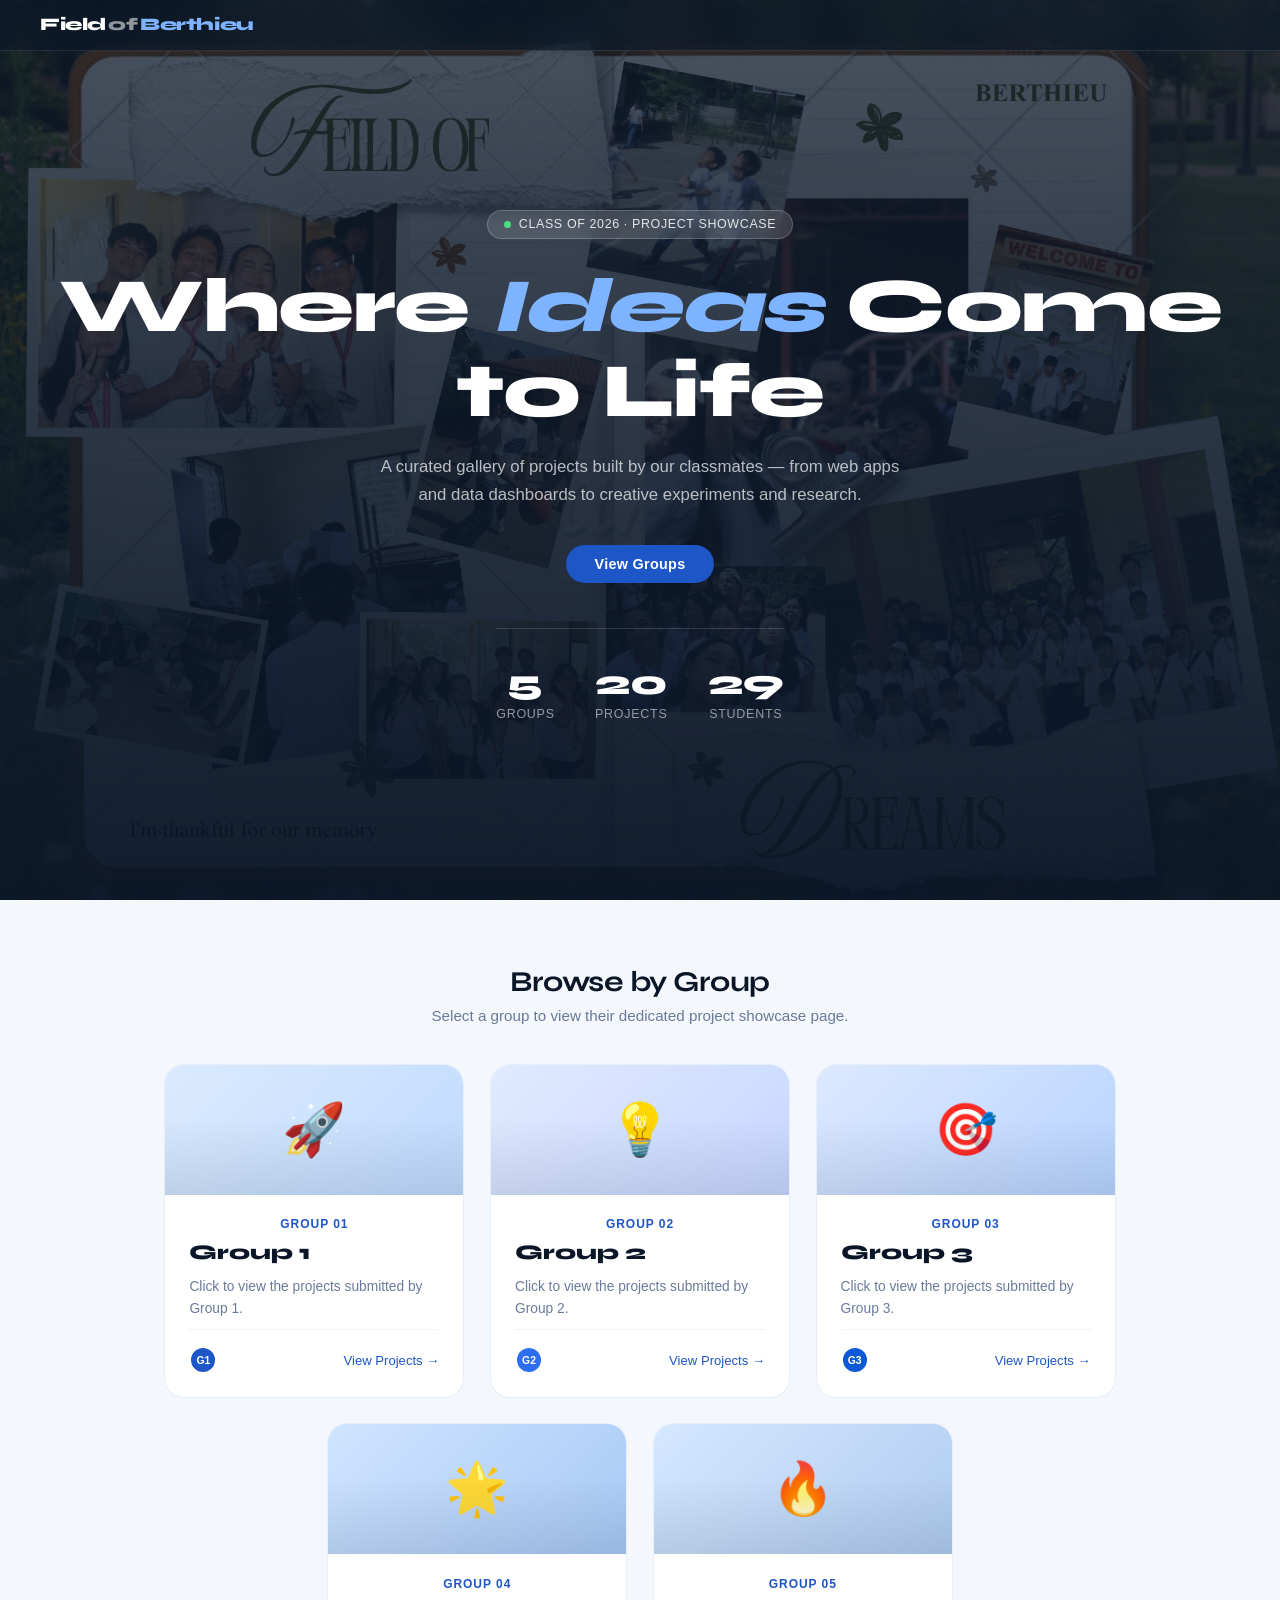
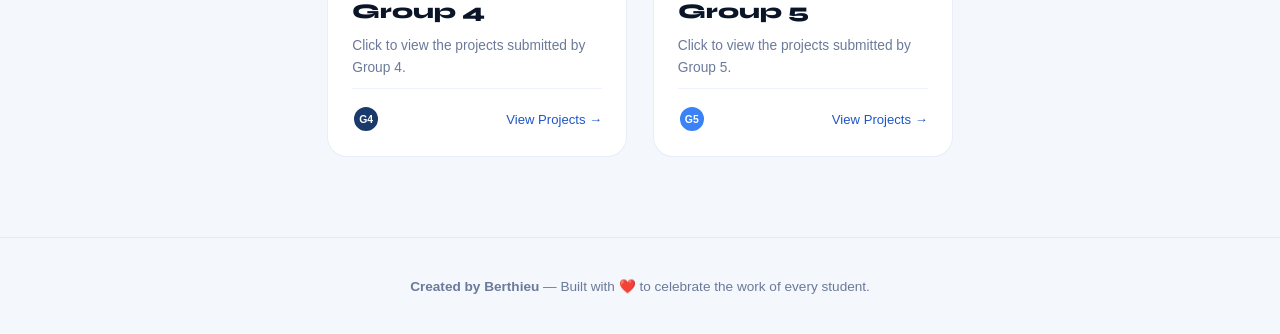
==== commit 97ee6b95: "replenish the background" ====
--- a/showcasewebsite/index.html
+++ b/showcasewebsite/index.html
@@ -125,6 +125,12 @@
       display: flex; flex-wrap: wrap; justify-content: center; gap: 1.6rem;
     }
 
+    .hero {
+      background-image: linear-gradient(rgba(10,22,40,0.6), rgba(10,22,40,0.8)), url('insertion/fieldofhope.jfif');
+      background-size: cover;
+      background-position: center;
+    }
+
     .group-card {
       width: 300px; flex-shrink: 0;
       background: #fff;
@@ -285,11 +291,5 @@
   <footer id="about">
     <strong>Created by Berthieu</strong> — Built with ❤️ to celebrate the work of every student.
   </footer>
-
-  <script>
-    // Embed the scrapbook image as base64 background
-    const b64 = "/9j/4AAQSkZJRgABAQAAAQABAAD/[base64]/2wBDAAUDBAQEAwUEBAQFBQUGBwwIBwcHBw8LCwkMEQ8SEhEPERETFhwXExQaFRERGCEYGh0dHx8fExciJCIeJBweHx7/2wBDAQUFBQcGBw4ICA4eFBEUHh4eHh4eHh4eHh4eHh4eHh4eHh4eHh4eHh4eHh4eHh4eHh4eHh4eHh4eHh4eHh4eHh7/wAARCAZAB9ADASIAAhEBAxEB/8QAHQAAAQUBAQEBAAAAAAAAAAAABAACAwUGBwgBCf/EAGkQAAEDAgMEBAUMDQkFBgQADwADBAUCEwYUIwcSM0MVJFNjCDRUc4MWIiU1RHSSk6KywtIXMjZCRVVkcoKjs+LwJjE3UmJ1hJTTJ1akw/IBGEZltONRlaXzEShmdoU4V8QhR2Ghgabk/8QAGgEBAAMBAQEAAAAAAAAAAAAAAAIDBAUBBv/EAD0RAQACAQMCAgkEAQMDAwUAAwACAxIBBBMiMhFRBRQVIzEzQUJhIVJicYFDkaE0scEkctFEU4Lh8AY18f/aAAwDAQACEQMRAD8Ata5JJMXTLUopSpLI8UxD16qmvxiEsIp5uorzKRmMUSiSiBlqHSqnOK97dUIykZq+XkkkzHOlcwuX8jGqqAFEbbKlWQJBAKXrCtJMgXVBkHzFsuoTXM06oC45/lyWKTSTzVJNAx1dWuWq8lmAdBLXGQiopthGYVDF0AVcq5EDKH9sWcuAVZGSxF81XJswUqCoRqkcRaUSNsTrraBS74Ug6KuJbCaKijLrmijniSaBQPVRjKu+J15LqJY/RqrqQ+hnc1SsQbmijqbmkK6MltluP0Zt0w1wKtK2dOQi0rBmsSwnZFvAz8vV8GJe2iqrVLWXb2yqoouLltcUZEhWqmK/rhS7NVMmQak0Coeqle9VuBtGmuCvdQhGACHbw+tIZQWgigsqEtAqqKguhwVWRIj6K7ZZspLLlFQqKtUq40424tUvLXysXVSKtBUK3bhHiSlfyB69QiroCKKLYqy1UioalvHMyJrWW7Wi2Z5zkVyDrpWwiLXtjXSoCnxyEYrZ4/[base64]/NXlDoIumDkcRpJ84A9WlslyqnRnSqRWrv0kzkOIceK8ozC+L5BQStHS8S4jVUXKhec0DndcoquuWS7jLoFGRk0rXE1jirAuKJlo4QMg6epKFeur3xTmhKw90/[base64]/[base64]/lGSShWrsiKZqFZIC0aY/fVPMQbQEIaYO1SDd0rlJBKhUkoFroJFUnSFb9wgHoU2w/[base64]/DUClzSydYVzABQ/yhvsNSKS7EnWm5PLwOXXM69SVbnW8XpJahzGeM81MlPdHtdRcH4YbFlKI3L3A3L20AVdwkmMevVSqURLW95QLWvbK+hVW+NeqiMUMlq1dXA2uoySCuuXt3QPeKKaWt1c4oO6YJOCbc0BlDi2P/[base64]/[base64]/[base64]/STXN5heeSUOfOmYmVSrQlHpIydo6eSK2RxAYuLqdrgk86VQXE9zanKbb0TgPXM3DEoS6pC6kSmMrfM5m/6RCKH9wwrJ/cLBB+XSumnyNem4CKHBlc/[base64]/iH6TvSOTQM41z1o6ZF0NOKkdLbS6XFvlkditukmxOOYodKndXrLPoGMxLg1JwapxVOLUVK2LpE1llUzq3qNSQijmMpAq55S0USiqxS1yWYDY6ZVac4zr2OVaAuYVM/[base64]/[base64]/KP0lEDMLsHTvhGC+vJCTRRHXzaQkdY1TlcW9VhV9U09GLVVOEW168acXVs4k3QAHU8knzjlzrEbpQHzrtcqtu/[base64]/9yMmRrrVEpUWSjdKwV66RexK3eJWXHDUGoq6LZPJInSoAu4Cq6iteqiIZRTcLJBJKwVaFKqgVaVGQIdJJFbQkT7qo1fTJj6R1q2xqFVwS6RIMzgOuKtIYE31Ml3QLeJaFSeIlXoIx2+OoIC/[base64]/dVsEo21R+pIREJXFzT8NArUG9gnzFwwbyWSpNaSUQKV0hcLxCge1a2yqizjjkliooihVBcuF6xVpa5E6/mISnzqgl0He1ja6CG1rmjixiLCOSCFFbZLHaZFKJEKq+QPzQxk81yLc0AShrrmj1TIayhw0XLWOdJNDINW6qY+UcKpkuqoa91KZgrXT1VMpYRftQp6rcMvrcu1OKtdVZtctYRkqmVSFOuaRkvbQM9kk6O4Ru2yqeyXKC3T++UWV1yqcm2/c/tafCkdc1VTeYecKt33dHLkJdVvbSSNZFzKp0NvPp0ZHa45VKwV8u6STM3FzmgMkVbiF06/IiNrlGti0c3xK/aIPh02/[base64]/[base64]/[base64]/QnM2vaMMuwdt0BsIqqgMk3VWUW0dmgjolq3OTMsUO0Fy9ox13w54mToMo1aKIHFMa6D7SNKvje5pFeuklJ6qonKIybJW4X8c/aNAWUZJN0NIysi4tmKc8VOWLXvaGj/AFSnQStlXFui/iKUlFxnknklQSSLdqu1TIpFhoaRmHtLpMz2RaMsXQY7Krlw6jUlEDm2Hniqa+qdDZSKVgRaIzyY6RhtcopdlYOk0dYXK3FcckogSQnBzuhC4PaxeuG8BcKarkZ28aoqGtsa6tJg8i6K9d6Z7crELJIuIua+BSSsGQoVuFhQ/tlUdcUa5Lp6lcX0gReNtoFhhd4lzTVVtUly/[base64]/cJRboQD2ghCgaT0AFoUA8orl0ApACm+AUfehJm6JlUvWTq4ZKivXNfHN9A2XIk6dASjhUtcqPQjUlCqKGKWEquFrW3IYuhJuWbp6kZLU/Bg75Eu4SKxdcCXcF0a2dcXSKuu4VVDoZnS2MEEr2sF4g+/[base64]/Fz5Ok3mHnV+KT7VMCdQdzhEsWydsCF9kbIMkoflar06BVOqMo+jVfRFvvAsi3zCHm1TFXJUCes8xKlk1apNCWii2LiE5Xyl0hcQeMrSFRRb4RSFvEFCRZNWpK6SSLoRa69plFW7yqYqHit8KoouAtdGXXIW/tQtonWsSukQ1BUidVJE6pYKoxyU9DVUlQa65atUgihLXJy3ORxq1Tq4OvW7UL3JZgltJJlsdzGuKUYsr1pMIa3S9dJJCyVwvq3kZPYVykr61SJRJVRAPXYWx9HAtC/dwxxLK2bauLa5pKNRApXTK2uWTXgGCMos8STqDaNRAo3tVsVEjbKrIp54rq1bBHVQxB/[base64]/zlsHdXVCoofhFb/QKOLEQ7yoa1XtkDWklJTQWV3NhCGmV7JdJMeu6KNU1vaSUB9JMCz4qFbh5KILzCobdsIFPQqWqCCqhCURFdV5o+tq0UCq0gJ6qk3K45JCI5gk31Ui3r1ECjZPS8auErB5anEFQBS6RYL2r5TyiqqhOuKdR8ckRPVbi9pIIa6aBVR2o+UNFUmyQ/L2x9dOgJdVVQeuSelvgjpXXH0VAS9WuTxE/[base64]/[base64]/KhKZI0FVPK6AaurbKWYuntfVNVkzVFeubJi40EzFp8c0TVJVRA2XorfND6HBVUaYVRWUIZDbo3NENao2utIJ5MM6rIbpNvA/[base64]/V/[base64]/[base64]/ckq1Jy2uQyLrMFG6o1yWik6kaICwZODTtdNAwajrLrmii39xAzbqnpRXil0CrHtZFKwDr13DFGtqoGva/[base64]/[base64]/[base64]/[base64]/[base64]/rhW+BWi1ZNb5rxCQVDYTUXAl9Be0FtajPbEaxe0mgV67gHa13wu0c2yjEVkjE3NVIpq6LZqaFeUDumF8vpv/cMtXqEt22W7qJsFLWkqmb4y0kkmjlTTUcBIzMXRrmsa0GLc9zRQCr8eLquu2gVtGpKh8jplLWr7uufY7UXB98KQ0C+Ie9VuDK9MfQRPVdAj3SCZdYuAm7160GskraCioAh49dLJICq0NcfI120CHMCv31xLtEAt/QUE6rtirS0CiIr0G4LzwpCu4Cukra5tiisqKrY5BfXIKNRAE37ZB5NonTy4gVSYmVdwsKEkijjxYJK+tITVC4WEvaTQKqOe2y3ExbTDyDQfiW034RkmT9W/[base64]/zBwHQqEXyM/[base64]/[base64]/mq08z6KRq4Jnwrfvk4xU8nTiLQStoFau41y0a0aBVy9BGUcpJyq6dBWfSTQCot1fM6glcLOL0yUole4lovFBtYI6fpAS78N/rUJNAyrSTEvx7pSoOlS6ZahVLpYbJxksnr++xtFKgzVUCl6rYPW/[base64]/cM8kJIT7ftjtwltEEUW5cC2tBDXUJrWBYOq7aBRVuFVDQIVXCqlG5GueKUQm8WbKSsFPQkXDVJKwXyBTVrn9UWQdJksJdUfG3yrRNAx224jDUKqtCWiWVULp0ySXBHUMQ54y7kQSDos4t/[base64]/VUBd1UY1/nJa6tc87RdYacJJ8U09ckkYZrUWsdWqocvc7b7nuTSUOi1QeK2DMIJa5eUKpWDLx/teZonrq5xSqrIHStxcr8wt/[base64]/FFp4tU2MRCZswOHqtc2zWbyhohJbGQvEsMk3Q0jK5BUsH09m1whBXMFFkv2oAUKlW5YMutidRrqxdtFaydKt1yWX7hp8uk3EyrSUfFKu6dr8IZRQ7TGabqjKiPTQKrEq7Qxdc4qmVr2XVUJS3Bk06DdJRApZdmV9EyqPQlO1IdyCvXYKkSDK2X68i0sEsDQk/XPcXvGqro9B/YNfL4XSTY3TILoJIFUopawxbTD2Kkky1e4jaKIHKa+6EhmyWSfLJby6WbXKWtKwXTVxoATpK4uZeVAGHsqEgddrbB0KlSUkGiocJJkSj0ql6FUwhBK4ZcE8lgg4HL6gEhTbCF6yOSeS1gaS/[base64]/[base64]/[base64]/uGeUVUpfaS7wIQSzBXvlUhrV6I1oCl41UAepFpRJFbIvSc/[base64]/[base64]/LrmYjkie6WZ9SLsLWZj3DG0CdGx7vVOX9KWw9riNVugaMoSW8jqcW1im/FsAs26j+UcurxC6UAl5R2JTgcjTy9aRQVqgCj9VQdRUZZxVdywvgS7oYoD0JXCMYxiH5hb/[base64]/[base64]/FPmVi7UAoSLJdUF3jRFnkErSINwP3Lg2tInFVIKfLQUQLkkEu8BLD98h3yaaQcyrIbokKxIXSitsHvkW/cBiGKAzMDr5XHy6R43uK4RIl6ARB0NXdDF4lXoAqyW6D1lsU0qYl6BtAVuiQAESrpEqFAyEVAq6iXdJaKRkG0KiocDxm4MkFpQ4IK1RzVK4J6lbIZB6CtsKTflHWqLfI8Y0lbpJRAr63ABQqKuscaK/jnVssK57XMhQ4It8z2bTKWS2Mm+okUlCtkZe2uUDVUXEHq6OTSMpG+GtakjMRaWuX69NsWxWxmtaK0uyB10khUVaBAZeIkp5tK4DwlVt8Xr1vcKeOpsPjfGzpxTi176lWwPrjnajEZQ/[base64]/[base64]/A/[base64]/ritMRvBTVcioCEG5PBbglzA/[base64]/yRAo9q0L/AGVe4PuD6GTpTlHdclH+SIfFCsNfJECHtepP2Rb+HEqIOVU9yBqGHJVT3Idl9CgMIS9MVeSXsi3zcl9Skr5IL1OSvkh13fFvlXteP7U/Y0v3OOV4clfJBUYcmvJDse+MJ+2I/tQ9jS/c476nJryQXQ0rwsodiFu9yPbEf2py9DS/c47XByqfuQchESCnuQ7DxOSX8W1aRiHSEgih5sth6UjZ9qmfoqUfuefa2rpDipDF27pflHYHXsu+UdKtEB+XS7JAjL0nVFGPoi3zcPrjZDsgiuElU0LuUO0WkuyQL2LdNF0Oj5BohqEo+l6vJOXoi3zedUGTtfhIh9cJK+SHYZGJ6IfcFDKio1BP0pGP0K/RUpfVxfoGVT9yDEIaQU9yHaNzuh/okCPtmvyT9jS83IWsDK+SEtGHJryQ62mMIe14/tS9jS/c5k1hJVP3IH9GyqnuQ6CN3h7Xj+09jS/cwqEbK+SBtENK+SGt3hXVSqXpOMvol7Kl5sbIxsgnyQCPhJVwv4odBujSXtWr9r32VPzUnqSleLZLpqwkLHBJaHTpPnCreOzLLexk89mS8wD1qrwrJRPYh1xbRqs0sLMKko7qpVL0RbL6ufVtXV/ghVDd0pyjb3e5QFd97k/XqkfY1vmyCEbIL8JIKoiHafFRNJfPt1Uq9brPY1vmzCDV0pwkSetm7T9yGg3rYytW4I7mo9jW/uZuuLddkQ9DSCnJNbQqqLNLE/W4nsaXmyVDKQTQ4I9BlK+SGquqiuqj1yryS9jS/cz9cbIdkBLw0gp7kNVdVFfVJevV+SPsWX7mVawztP3IPexch2Jp99UV9UnH0hUl7Il5sg1hpVT3IWCENIeSF/dVFW4VKp76Mvon7I/LNvoSV8kE1g5XsTSX1RZhVM89cj5IS9DS/cqEIiQ7EY6i5BP3IXtDp2MuqqEZbmKPsaX7lLHxEqpygh1ByHYh+r2w+6qnziHrMUvY38md6DlexEvDSvZGirVV7UljkHTvSSLfWo+R7H/kzHqclVOSNow+6TXtWTfSLxKBY5RpqulDO0XVNVUnO/FVH0Xl9Vb6nHfYg6+F5Dsi9rr74IQVVbr8Yq9cW+x/5Mr6n5BPStEtEHIJ8o6C6SSxMx0tJ0mZjVaL5RUtnb9yrT0V+fBWrxshY4JUOmEr5IazVHcQhHdR8lvsX+TCVxcr5ISoQMqp7kNtxCMn69HyR9i/yYV1hyV8kBXWD5ryQ6NXWOoJe0vwl7H/AJOT14amvJAhDDk15IdQIt0n7V/iex/5OdoYcmlPchZtcPzSfuQ2lDcVdBGXpP8ACfsb+TKoQcqv7kHrwMqpwkTT7o7UIe0P4nsX+TLV4ckAKRwhIG2td8N3O9HtH8HsSP7mTjsMyFjhAi+DZDsjc10j90e0/wAHsX+TB0YUlQhDDkgbS13osv3ol6T/AIrfY0fNi/UlIBHqckDU0JXOcGx0c7fr5SPSXVI6b+c/tQ9j1afc5u9wfKqENGC5A7612aSq/jSxcQmyxJNf2Vd3fyZI6NfrMvs8GOyjbQ+/xecPUbIENeCpU9nR2yyA5sd+t3zSUYSw+3QtZRBI111W/d4MkuD7fF4qhNkWKpO3lGnE5htF/Brxemhdj5BB13f2h6sZMIpDxQEl5dJhqpK+jNHEqeTPsKY6Q4sSv8gso7Y9ipT3JaS7RU9D143dN9V3H9VBV8RyD9dN00aWkuWmqVeqxMWGwbsRj2jHNYlW1VOGdGasMNJxXQuhp8Rla9YV9biQf+2Dv0Y1eBSTtqpeNJ8MthTCINiIPAEZwoOJS/wh512p4SaROOHrSPV6qp1lt+ZUeimtGY9yWnSfETOPeEnFpN14mVS0riVbZT9H/[base64]/aeqY9zOx0CqmSvYFVQLaku6UeuY/Rf7P/KqQw4qSusPKqIcYst0W6PaH4e+zfyq2uHHaYxfDztQuN3vh5CW9/B7N/Ki9TioI6wy6NJRSLdtr8UnHfY/Q9m/llvUu6CKMLujQ2B9rvSXtL8PPZn5ZhfDMgVVGD5XsTeV0DCftH8Kp+i8vuYujBsh2RcIYUVTLrc70fu98VT32X0VexI/uZpfDzryQqnuF5W/4obdS6fCXr34R9ifyYz1LzSfuQKZQMr5Iar0wrXekZb38HsT+TNPYuVU0soER0DIJ8VEuyS6qPWo+Tz2N/JRuouQ5TQCXhpXyQ0lfnR+8I7mMfoexP5MwhHSCfuQiri5XyQ0xNvEvXI+SPsX+TMURcr2JEvFyvkhqyIR3kfI9jfyZZrGyqfuQsq2Egoxu2S43BJiW7j5Jexv5M/0TIWPFCoewcgp7kNzaG0Unsd5HyR9i/yYtDD0h5IDuoGV8kN9vEW6W+0I+R7F/kwK+GZXyQchByvkh0Gs+kvaUfJL2RLzc9rwvK+SCow/K+SHQhm4e+1I+R7I/k5x0DK3/FC9joZ0mh4oazfVH1uFUyXtOPkeypebnz6BlV1/FBlGGZXyQ6JRdUNE1tQLHNSHjXZiG+y+iq30X/JyZDD8g34qQQvhyQX5RrF3Cr9e6qPoVVTM8t3HIj6Il5sXRESCelZLJrEO0+KiX99Y0UQ6Sfsej3Y542EvREo/VhnUXIdiRdFyHkhoZFKQjH1pXhEV9YjKyMSHorL7lHkJBP3IQ1x0gpyTS0OFRX1R61FP2RL9zNdFyHYhaENIdiXV9UZW4VISvieyJfuVDqDkFOUU9bB004psrq3bDF7qnYCN8UJeh5eajZJOlOEkH1pKpoaqIWgqqmKtwqoT54HsiX7mLl2qqi/CE1ZKpm0r8yOort8KwS9dieyLPNnaIuQ7EiXi5BThImnzSo3NLEvXInsefmyXqelexJq8OSvYmpzSpFfVPfXo+SfsaX7mLXgZpD3IRdDSqnuQ3l1UZdJR9IR8j2RL9zDNcLyt/wAUNPHQLpPlFrmFUx19YjLfRkeyJfuVS8XIdkD0Q0gpyS7zCo6+sQ9cj5HsaX7grWLdp8kni2rvPdbSH0OFQuOV1yFu8/C2j0RhPTKXiCev3aD7jB7p6q3Y5pIqsQ+PD5Gr2KTMfj2uvpppHIzPyCereLhk/VyN0zq/[base64]/[base64]/SapFfENVX75NJI6tER3RiFpLi8wybm+NEWjbbaV8sVbCYUj2Gq61VezL9DT0ktIdRSPrPnr99bY+ko2NVP0fREd0s4TDk1PL9VaL+cM8K529q+VkKu5Wbw2twddgdjHNlXZso7ZfhVp7ku+lOlV6Ktl+GGz0nVH8vNtbwbmrh6h9QGFfxcL1B4V/Fxb7Gl5qfa8fJ5erfjs0eofUHhX8Xj/UHhX8Xj2NLzPa8fJ5bzQzOJHqf1C4V/F4vULhX8Xj2NLzR9rx8nlvNDM6eqvUNhX8XC9Q2FfxcPY0vM9rx8nlXOj81c0j1N6iMK/i4ge4XwrGda6OJ+xpeZ7X/AA4LHJNIxj0rIGalJlWTfavCPRrLCUfNL5uQaaXLTLz1EYV/Fxb7L6cY6qvaXVlLR5TzXKH5o9WUYKw1+LheorDX4vM/saXmt9rx8nlPOJJjM6er/UVhr8Xi9RuGvxcPY/5Pa/4ecIuZSd+x8gldK2XaqxD78kPUPqNw1+LghfCsAuhlVY40ey/tlqq9pdWUdHkmh+LNHomjDMLEPlEuj7oWmwhf92P4+CVexvyt9r/h5tzQs4elKIaKX1WsShaFQww1+I0FfSj2N/I9r/h5rzQ2h0eoWsdhBf8AB2r2YythhBvxYkexv5Htf8PMOaFmj1hRhfDSn4PJvUrh/wDF49jfk9r/AIeRsyLNefPXPqXgPxeL1MwH4uQHsb8ntf8ADyNmRZg9bepzDX4uQ+QP9S8B+LyXsb8oe1/w8jZruhUOj136mYD8XC9TUB+L0CPsb+Sftf8ADyJQ4V7IfduHrj1NQH4vQF6moD8XoEvY35Pa/wCHket13IyhVXvz136moD8XoC9TmH/xegR9jfyPa/4eRLvdDsx3J659TUB+L0BepyF/FyBL2N+UPa/4eRs0r2Q1Bx3J679TkL+L2/xQvU5C/i9v8UPY38j2v+Hka+r343MK9ievvU5h/wDFyAz1PQn4uQ+KHsb8ntf8PI91Xsh13uT1tRh6F/FyHxQ/1Pwv4vQ+KHsb8ntf8PId3uRt1VTknrvoGF/F6HxQvU9Cfi5D4oexvye1/wAPImYd9iuPuqqck9d+p+F/F6HxQugYX8XIfEj2N/I9r/h5BouqckZdVv8Aug9g9Awv4uQ+JF0DC/i5D4kexv5HtX8PIOaddk4FdV7E9fdAwv4uQ+JF0DC/i5D4kexvye1/w8g3VexFvK9ievugYX8XIfEjugYX8XofFD2N/I9r/h5HZNXTtfgl1IP+gWOVaI+yB6Hl6Ipp1WPjkLvmiWIwpFJ6rtpdVULYeisfqqn6Ty+jyZ1tTVVRJd93wrJ7A6Bhfxeh8ULoOK/F6HxRGXoj+SUfSuP2vIVGa7EZRdU5J7A6Divxeh8Ufeg4r8XIfFUD2N/JP2r+HkNq6dtF01UkTRLoeqZj4pakEz010HFfi5D4qgchERSfCaIE4ei8fuVT9JZfR48r6Qbr2naVofuuux0j1diHC8e/1UmiF0EgaIrxWQjkLvmiEvRH5Tj6V/Dy51tPkrjKKHfkh7D6Jivxch8ULoaK/FyHxR57I/kl7V/i8fqVu+U0FuOlPch7A6Jivxch8ULomK/FyHxR77G/kh7V/Dx/addiOQodqe5D190TFfi5D4oXRDD8XofFD2P/ACe+1f4vINdDtRfxQfvO0+E0PXvRcf8Ai9D4ob0TFfi5D4oexv5Je1/4vIPWk/cg/fd+SHrvouP/ABeh8SLomP8Axch8VQQ9jfyPa/4eQdx12S4t915Ievui4/8AF6HxI/ouP/FyHxVBP2N/JD2v+Hj6jpDyQXsg49yHsHo2P/F6HxVAE96FaaXR6F3zQ9jfk9r/[base64]/z/AOvQbKtuD9FpOOdaVT4ZCUSPQ8NL0Ok+SuRda7E9bVsI++pdjkLvM0hi8XFfi5D4oxepflt9c/DydRUr2Q9TzR6pQiYr8XofFCewcVp+xyA9R/Kfrv4eWaLvZLmkwvEKu+tu0uqnr5rhzDSaF1WOQ+KoK2uIayy+VaR1pr5oeonrjytiGbdr+x8ej7HlVQg75TQ9utcK4fboe1yHxQV6noT8XIfFUCexy+pDe4/R4f3HWn1RcmQSdqcpc9sdBwv4vQ+KoGdDRX4vQ+KoKvZf5W+0vw8ZIN3fkhf4ekZBppKtLqR6r6Jivxeh8UPoi4/8XIfFEfZf8j2l/F5WxFAu0/ZWPR0ioQqdr+5D2LkI/hZRD4oy0pApRj7pBq0QteaPJ+isvqQ9KSj9HmrLyCnuQblZXyQ9XRdEU/Q0miHxQbkI/wAkb/FEfY38kva8vJ5Gy8h5IRZWV8kPX2Qj/JG/xQsg18kQ+KHsaHme1ZeTyTWwlfxeNyUr+Lz1xk2nkiHxI/JtPJEPih7Ij5ntWXk8jUMJryQZRHTXkh6+yTXyVD4oWSa+SofFD2RHzPasvJ5ETYTSf4PF0dNX/[base64]/[base64]/BwzoSf/F57By6XkiHxQzKpeSIfFD2RHzPas/J5Erg8Qfi8d0DP/i89eZdLyRD4oWXS8kQ+KHsiPme1Z+TyDRA4g/FwugcS8Lo49d5dLyRD4oWXS8kQ+KHsiHme1Z+TyJXB4l/Fw9OExKp+Dj13l0vJEPigKXdR7BDgoXfND2RHzPas/J5tZQzqBQzcg061y0yjkYvFUu+zascemYiLz6/SEgj5sv6GqXkiHxRb7Nj5qvaEu7weROg5/8AFw/oHEv4vPXeXS8kQ+KGZdLyRD4oq9kR81vtWfk8iJwOJfxeS9Az/wCLz1zl0vJEPihZdLyRD4oeyI+Z7Vn5PNDKLlZNDo+VjvNqGYlMOYgiF7SrQ9fWkuxQ+KB5GOav0LSqKBb7Nip9oS8nkmiBxAp+Dh3QM/8Ai89Ksa+iH2UdIoWuWpaNFQkkpykPiir2RDzXe1Z+TyN6n5/8XC6BxL+Lz13l0vJEPihZdLyRD4oeyo+Z7Ul5PInqfn/xcL1Pz/[base64]/J5E9TmJfxeL1NYl/F567tI9ih8UPy6PZIfFD2VDzPak/J5B9TWJfxeL1OYl/F56+y6PZIfFDMul2SHxRH2VHzPak/J5E9TWJfxeL1OYl/F567y6XZIfFCtI9ih8US9lQ8z2pPyeRPU1iX8XhSGH8S/[base64]/BJ7QtJeSIfFCtI9ih8UW+oxxxVevSyyeRPUviT8Xi9SmJfxcevrSXYofFDLSPYofFFXsqHmt9py8nkT1L4k/F4vUviT8Xnru0j2KHxQrSPYofFD2VDzT9qT8nkf1L4l/F4z1NYl/F567tI9ih8UPy6PZIfFD2VDzPak/J5JZYNxK7X9ri1l2UqwQ6Pio/V5h6Cm39z2Pj0ULobCRCTRDhIXScPRsI/VVP0hOX0eU/Uriri9Hi9TWJfxeeu8ul2SHxQrSPYofFEPZkfNL2jLyePK4Sfb8WOBa6HSHjbQ9l5Vr5Ih8UDuoaKd+NR6HxRCXor8px9Kfh4+iJRVovdS0jRSLJriJjm4/xo7biXZLhWW4SOVVOT4l2c4qwcvmo/rTRPsiiWytp/OjRHdxs/[base64]/fthNztC0PoqBGIdXWkQkwj4tW4G3SlhHFtcsJGm4ZbYdSiURtFdvVKeReXB9bq2gVVdVxctrr+5bGQiim4W7JBIq6ElQqhVVMlLqaIdJ8pQkU9dI966K+twaK6yUj16yvXrDVAWtI0RQCKDB64RENc/Kpte0JjeYAi8oxzavFUNehQCRyVu2kWJ8rvr+S19VsKOOp9It64vaSEvWdh2N4B0EsQSvo0yrabSV8sVu53MaIZBNnOyxV3blcQaSXZnY4tg1YIWmiNoNoGn1lG2hR2vmL9zO/ufNwfun0RoZyPm6OEB8Pm6OG7wC3RxAu6ST5os13QExDWu0T5wE6fq+SdU5hVUNeluF1WP7PtALp1KNG7HNXbpRRzdWaXzTrhBtbVp22V86F0NWncAFKKtWnOHrumiaF29pFLI0tVOqa5EhRIN/NcsC06Za8pJf4oglHsrp9HpfGjtVTVV1VSZdqqvq8JUCkkXs04Q6o7yqvmv+oLdSkh1a6lle0DWqVvVu3VQjK3NVUCieuEnCCnsg+SV/ToHwklIe17pXrXLc9oWVbVJDiu1yJ0wvgKiO4ma+MJaNPSSS+NBEFbmlIeNJ8PvC1oqSUQ73swK1elJRclrbpdxdC9JTSB95r7k0u8tAMrYKt+tfqwJ0kkp534BaoN7fO4gl26XKAomvSCHtf+4TUYmVT0nUdqlrlVf/bHIN0k/cgAqDyQX5WV+ACS6TpRdPRzTrlp/eJ/2w16918o1adaUG0N0mnbuleYoBWdDKsObqqcTvA1rJZDSVRXtEyCqXNWBJRLQ4wGioruDjIsouQT1ekdL4BLQlKp/[base64]/wfIaSoF4IQgEIQgEIaoqkmRVvWnbATiA13iqiHVUdUrGvSGetOkdX5AF0uuknxVrQ+6lYu3dICaxavusNoapJ6Vm0kBUPZF3f6qj1XtA1lRmNVIhdJNIX+7/[base64]/[base64]/wAfOPOWJnF0uRYKxC+bj+EXUW/SfoXUjm0dt62dv18q7dvmHK620/0t8uKJ7D9/NQE4xdXPc131/wAEsySb8YDxb9J+hdSCwEI+bp9A+nw+iAQhCAR8PogPgj6IBu6fT6fAEfT4fQEfD6ID4fT4fQEfD6ID4fRCA+H0QgEfD6ID4I+iAbun0QDLySUYh3oCl5JJgh3pVREaq/X6QkPixRcaq/[base64]/R8eGwkXkEO9AUJFpMEO9LMR9A+Ee4SCAYIeIBEddNzSVJT4BzDaHs3av/AGVw/wBVdJ8s4vPRefuaWVlW/ETPWylJzTbDgrPoeqCK9sG/6wxbnbNdF/7nnBCq2vaVJ1C1dNUp5BRVppSDfiJ/mlGhXyleKmcC+jF3qL8g8ikZ3ErBJRDNJGsXoKVfj5XlGjY24yZfSFGUWQas7g163sF1aymkUsjSqoudrJwsQI/dGBNZaihopDa7VgC3h+8JAhCq2FZoCQrCKKSqSA1DUDaGCqhWoKl/[base64]/v1fXdmjX7KMOeqLEd1XxVuelKEkm6CaSXCTMXsUhOicHJq81Q3NZ9X6P23BV/b5bfX8tv40PTIiVMadBifT4fRAIQhAIoK6Nfi3S/M3aaX1LukqBa2EuyIrFj3X8aLctoeb5gIvQrJ6v4P7PtAFWrn+FpR/7QsK1bfuS0D/AKolaq97dAbpOOLqkqdrlBG73I7SAg3e+tDkG9vkiXSS80N3UlwHUXU+aPtKjK+sIaSQrTviqrAN6Lt+Kkti4hqj6KbgyuhJRfjALKpJi4fJJUFRVgCum+YQtKg7WtW/ad+NctTtA/SUBXtF9DVR9IAQuhcQ70VFCqfOAmquvadcXlqdoFV3exATpJJTS4oPRSknpJI2iZDzI60AuGBPVcv1RpxVB66tte0kl7IKDkEMoh2qqnEUAa1aq/8AuBC6FshuuuUKhJ2v42Aq0kr/AASLusoG0UW+KNoe9klwwJUKBWnaYJXdcd12Y1BCQT52l3oBViPX86BUQlte6qsNkWuY5wyhVVBC1zQJa26qek1jvSA7pKxxWi9rugi0rp3VguutJP3WAJHOlW/[base64]/VZBbrX7QjGWQFZYrkM9alYnK9mXTKbScL2rS5X1wzRTSV4pZNUujEO9JCwrrV7ICXeKpg7pq7f8LqpE6Vd+1SXWle07MCJ1iFVNfo/QzXyEytkXWY4ulb90l4yi8ghpcIIXQ5SqWkBXwkzoWnZcNXrVfhAWVv8m0RNYvIL3QLkgkKL6CiXKUIq+t90FNUsvq8UCvdRNznLkzWGSTQ1Sdd07b8q6QVyjuxpNNUArKtWndDKHUV2wLQgq71XQui0gHupdW/1RG6D+yDvirWkuzDeHwhWgAq2XarAVDXohfg3Wv7MuqB26kBBQS2ivr9jP7v/[base64]/8Kd/n9tLlL8XNWzb/AJoHBF0lUBZpUIlFVU8t5oCupEE1k1lu1LNCW/xXzzNboRWydp29HiEUP/c32Gq8PuF0+t5VX8rDfUkk4X0lutcs58yayrjhNM0aqBSxKmxcu/Fcvy1TLZD+TPZX+3UV6me11VQteOdRCDl0r6MtYHFCuRTVdNO684TrzkfkWXWyn3jPnKLEqNUnD7Na+U5hosxm0E7WkkQrpJIL3WrTV+QBL1um6GkkTnYu5BspiuVjPualpaLS7pWugvcL7adp7DizefS/K2lFf7xi81c4o90k7T5xKNiXI7VH+EnNN/bXDDF171VrR+ubSE8IzBTv2wj5Zh6Lfo+TVvfJPLzrKWO9Kh0rbuJGiuxPN7shNqGAJfxTFjH/ABej+13TWNXTV2hdaqoKpdol68/OSuu3xeKPokpCMfXY92u1V7pXcLskn6OiPBMJtk2kwvimLH6vvvrP7XeN9h7wm8aN/bWJiX/w0a/q/JJJvXAjhEX4S2H1PbXDz5r70VoW+obeB2ybO5q3axDle7dpVo/[base64]/R8fxRTcoquv0fHhcJF5BDveYA6Ei0miHelkIQCEIQCPh9EB8PohAI+H0+AfSKuklG1geXttcC6wdjHpWP8AFXBTroNZ5jm4/wAaO8bdYPpbADntW++qeWcLyTtgcXex45OvtJckf6G90qV8pTzTbvWbWeY9INPGzGvaLekqYNIY65RdDPLpkzEjSrfK11VbN5CMM+gqUWIY22udmNj5u2GM9WYopJa24/Kl/[base64]/[base64]/KqJXeqt1eH/b/ALYFqyq6X4XivmuJ+eW/[base64]/VkVDq37Hu/GuWSxzVqn53mKAMZJJcL3V7pchFCrpNfV1R9avejqAJd1Xm/FirdZfvQK0kKut0BNmkl+EraJ+GRUd7pEVdLpPhLaXZgPrrVGUPPREtHeqg9a/agNvtb9rmkqFNvvRlFaXK0iaintQEp3wOmlb4XFKrEuMMNYaQ9lZZBJXybn/BOXYh2+q8LD8J/iXf1afrFVl9VY7Wuk7U7oFeuI+MQ9kJFiw99OzzRXijaVjVe00dyzru4/wBZ80uojYjip/1uVdoMP11f8fpGf1rL5cR12vH+AG/jWIWKvefb/NBV9r+AEPw5mv8ACK/VM7EbB8Pt/bWWfOvgI/WL9rsqwA0/BOa86qqT9/8AgUa+1/CDd9dau3yrVTiNsoG/ZxwX2Mt8UXiGA8FcX1MRPpUiJ7s7wV436nmOV90/uD3/AOAA12v4FU/CGV/wiv7xK12h4Ql33WsQsUmqfiyf/URV7IMFyer0SuwS5dp1WU8jsHw0p7Xzks187uV/VH/qvwOiR2I8Pu/FZZi6/wAXQWVDpX3KicAl9g+IEPa+cYuvho/WM6vs72iRPisS+/8A0erv/NIes2x+wepK27pfVugXRFzhK2jy3RjLH8DpKy0s17t3/wC6W7LbPjpvxXbF151p9XdPfX4j0fWlytdLzQa1buuar6M89stu00nxYNir8P8AeLRDwgO1wz/xf/tkvXKvMdwtKp+Nj944y18ICP8AdWGF/wDNie+EFHqcLDC/+b/dJet1eY7RQrc71IWXR7U4Q68IJ37kwyh/m9/6JnZHbdi9xwsi19Fv/OqI+vVD0VlUvOlfPYlw/C6srLMWv8f1ftjzHIY/x1LaSs4+8200f2RYYa2VY1nl7qsfkEvKZD1n7xV65l8uKDoOK9t0U3+5qPz6vlLv1iHwP+kzeHsL462pvk5XEDtdKF7T/Sp+kdIwVsYw1A23ch7Muu94HwfrHTLSSfoyWlNtnzE1Lh7DkVAxTaPatLSSfZBTqLVcc7h8NQNXpS7W0MooV7a6bQEydWOqKx/Wv2n9sOas+aqjqjnrXMf8vuyvXdSDj2P8VkO0+8Ae6r1+j49XrX7MlZRyTRC0kt5zvCJlEJJoauqrzFA3fSbgPQ7pIVDW3xSHpJLlcUizrrsQJXSqqHCRukVD2VU/Bw+uXt8VoOokknHF0gH0XV/G0UPjRldbThJLcMbnGvCSWujELSekAqO9HH21c5o7ftgNtK9sK0qKuoW6Aq6j4SHziANTrVUHcMbuj6KbgHxQArS6M/u/mJ9mH2hWrYC3+yIl7TTVVWBa/YnV/B/7P8wdavr5pXhe5gHtUlXa+bdejT7MOIaKrg8D5dPo7eGb4DbtvvRb+YHV0itJAfRHzctjawGVr2+ELeuD90W52oEVd0VY6sbpgZDagzVf4c0uWrQYiIoy6Fo6Pjxur6lXJziOA0jEfKcdMijgiR47YDobHgJHhDaNJdLY/wARyvlDqv5ip7bxLJdC4OlpXyJgsr8Gg8FSNHjvpv8AlUk4oMtN+Peio+YBBs97aufOgRBM5Cg1kXNpNEMqrHXUuzVMwyoDWvalU45ISXrJ/[base64]/XtSHFTK2Uho9BBy6za/dl1Ul0Zsw6rSBOIXS8clYugS9WY7r0RtjJaCtBtpJNDSBd62PoXdKLpXSSQ+R00Ahk4sZZXsweXptoJg9CpGyI3+HX6qeWV5pomO0PFTCccpNJx9/m/WHLo9+qg+bCeyTvpxRVIywp6kXY0NvWP4y5m+iX9vytp/pbpooTwpWn4awna7xo73/[base64]/[base64]/B9/pUjvTfsqjLfOUbYx8fig7LXtiw+wleip+JnYZX8rafvbxvKH6S8V0hFdfSU1U7SvEOH+FO6j/YWPvXZBPf8AR0G02ARc0w2cppSt9rcdVqtk+5PIXS5Na/8AkBT22mKhZVzFSuHpZJ034iel9Y0C+N5VNC76gsSeitV/NUPP+3ij/apNeh/9Okeh5eW6IQw40zerIukW31iNVspZfr8BFs8x9H41XkmrWOfNVY7cuZv+1vfUAMa7TksJPk2s1h6WSzHiymlqbv6RoY7DmQxVJTSS3tikjc/PT3jlXhW0aGHP8T/yidspV1ZfUbmE2jKy8V0rH4OnXUf2iVr/AFCXCG1DCuIpXopJZdhIeTO0tz90r/B9SV+xXG+dW/anEtsmntbluiu1o4XbblP0iqd8q64z8x6K2h41a4OQZKuo586zitpNNoVE9tO6Bik5CawbOsGqmlq2vt/jDQusPqyb6FkJBbrUdq2++qoMJ4UCSvqAZf3rR+yVL7cowlLxFvA7UOnmKkhC4OnX6TfiWrP1iywVjxLFqEt0fCPknUduXGyu5RX67e+oYvwXElfUrLe//oUnTIvD+QxHLTSSvtjZuej3hVlLGXiMHL7boqIlXMfIYelknTfiJ6X1jROsSysnFex+HnySqnLupb/zjzvtrr/2mzXnaPmUnqKBhsghxtUjt7JWSl+BzFrtdw/CvlI91h6W6QTVtKfafb/COndLSvRWa9TL675NdR3/AJ26eXca0f7YpL++vpnrHLq9sNvZKzIcva7boV3Kpx7XD0tmlFbVv1n2/wAI6C6lpVvFZv1PPlVeY2upb/zt08u4No/2xRv99f8ANPWlpXtjza2Ss8RzGI22RUtKpx8fh6WdOnHDT0vrFvN7RnUKhm5DBGJEkk+Z6z6xwLYp/SbC+d+hUel6JfMY4c4aveLsMy5/SrI7e2VkfiJcKYlSxLhVOfj45fU37bb1m/62vd/NMXN7aYqFlXMVK4elmrpvxE9L6xtMIYc9TsH0U1V0s0sqn+ZVXVUebtvdP+1SW9D+ySG4nKuvSX1HpzDUo6l2ObViV4tJTVTu7n335tVRn5zHTqIxEyhlsKSqjqQ8TtWesbv6XzjRRCSvRTLW5VHzDN4vSV+yNgr/ABn/AKc0T7PiNi1qVcIJqqo5VXsyUioSV7YfulqZw2scfAKnEKF/Dkkl2jWs8SyNOUxG9a9mqe4pTxFz5o8WbQ2uQxw97xU5/[base64]/VVYtHXAIntOhaC1/ESlQcZh8RhEihoZ2z7lVi832lgrV35HOcmgyhJUsEKCozhaNXGgeTjIyWW+lYIKKinfOFSJBwqmIwW62NOWDLgGVQf3DTxdVxiVW/K1bdlP3ui3oLXAf3cMiqRrLjAf3cMjl7X5ujv3/K1erqOAn5oVYk+V5oSnHPttHx2p6Y0koGAIkIxAIkECSj9JghdVAUo/[base64]/2Umuz+8b/n/VIWWRq7hrMUTMLhqKUlZqRtf8z9E4VjnbZNSfVID2La9pz/3Tn0pIz+LZy67WXlJBxw/3KDseznYokhbkMX6qv4u/1aznc9u5+Wg5ThTCWJcaPvY9pmvKXqv2nwjt2DdikBEdbxAt0y67PkfvHS0EMugm0j0UGrVPhppesCKEO1L6tnGP5TDtUmiCCaUelkEk+Wl6z5JLWkqn3oskkpq3h9FPZG3wA9CqqaHCHoK9qiuT0JXOddHr120LqvCAiXcJeNqq2gJBJ276070mvLTGWs/1p1pJctuPtJX7qSy90Ardt8IFl3kfGMc1KyyDVLvVdwwG1Pak1wt7FQvWpX5Df+P6pgcAYLmtpb71QYqll+j/AJanmv6plnuerGP66jpde1jBXSqcf0hmrnMtV7ht9/XKiBwphWBQ9iolil3lr1/wvti8o1+EX15fcInqTV3xUs13f3hmHuA8FP1+tYYY+i0fmmvrqt/6Yl0hKGkhzOR2MYKX8VRfNfNO/rbxUOtgkLypt98g7Ahm09KyJRJVQq9Wq8hxX7AjX/eF/wD5T94l/wC761/3m/4T947Rl+yEhRb70eqVeQ5Iy2CYf91Tcsr8Cgv47Y7gph+A8/77d1nRLqQlKrfOQSJ+rVeQqoHD0LC+18Sgw80kW/HIq1yLVLfAFVqpcK8Dr1tOKkjdIskkpqqhCFXKAYh1jij8vb4Qq1bAy6rzQJrqvNAXrdV3zvNhIvNACMnTu/lXfjX7QKXq7q6RPWSS/neWoNjnSt/KuvGv2gEtY5BLshb59/VAfLQ1ehVTkjz5RdAb6IePIa6Fe1AW+kfCQ+aQCooVEp3QwfXSB9Gbtwl3RXeyAZwxb4t8baAeMdVpJoXVVhjpdJghdV4QKgk7dr5p0l5tPswHNUL/AFqQ9GmKv2M1UtVr+zDd1IbugLicIcmAV+xneteYn2YVu39W7dAl3BtdfZCo0xVqgLVGbot7shboD69MZQPoSFdAZdFWKtUbduckBXSGukmtJDN0CqxDSqvBvfNHL447HupHJpFLKTjlLs1QLqLDXvHbFfF1BEjX15sAvCJf5DY7Jfltlt8Kun6J5Bu/x6X9w9JeFvI28OYcivKHWZ+LoPNFFeh/H9Sqotigxzqq4uoqfD4SUJFSaZrQT0UdREg3toCZN1VyEkJNVhd/FMF/2f55qpFxHu+krS3D7JX+x645jXTb0idBwqZbKFWLWvZJq4QyjR3lezCojK5G66Mwgq0UXtK8zmBFHSEZcSj3Zn4VXGspStrJr5Rr7nKh7ESHkmaSB993fzXNNPCS9tC1Z632ZL5Z2gmsCq4Q4NrzoPadsPFOKmaR09dKMbXC1RsW8Sd3OlUfNk1rMLtXV/rX1zTx0Dn2ObS5nuYr3TVoncLqhr7BtlWnVbf0ic605VAK0I/4v4Bmntqx5zmBsjJOprk6pVOqbZOupCEVXW4tr+bFHUX3xeURceuJrGtE1+eXrSl1dBPRIl+j1IpPlOg2bYcPVtFb0S686RlElFX19XXLCOZ6F295sNhMOKv1/ZDqtv8AWB8pSq09j2ur/wAsqnP7VUgrqlJwx71Mii4to71c2VVaXNVDWq+hlBMXtDxJpc6oFNX7q/dSVXS7wzvWrAbHcrV/9sz9qOLXoY5xLGe1+IX3xpfxG1DHTj8I5rzqVBzF6y5t3/3CWh4q0YqapbG38pwjFssc7QXeIopSKdx0T75ylmsqtjbpohjj2p6Ut7/N3DNtZKQ8rDdnNHsq5kL1q21WNFS/Ppx8dXWOm9mD/wByYkYfri3i6MFp+0uPH0X/AIQ46m9SGOnSVjSS82R9ZU/5eioiUn0/araRBP8A32qVu0nbs7wViroXo9jKNcrRcUu/fnIYeL6X0uF+UguIdn0q7lXLtpkVUvOl8ZZPYOyxHhPYQU9tYmWa+a3FvqnYMG4jisW4cbT8Ktdj3G/bupbn2te6eEJTBGIGiHtSur5r157I2UJJYS2O4cj+bkKFbf8AbW1avlVha2U3IpMEO9KqIjVX6/SEh6MURHKv1+kJD4s0W5bAeIQgIyQjJAEIQgEIjJAERkggIxCEAhCJAIyQRGBIRiEAhCEBBIsEn6FpUoo50rEL5V1wuWoagEkWCT9C0qAVRVcPpl2Tp3EPso74XLNJRVcARIIQCIyQQEYiQQAkp7VPfNVnlHYjHNJfaMyj3fCUvcJWtHk/2T09iuSyEU56o+dKqJV202jVZb5tPzjznsli8S4ZxwympDCeJMqnv/g9X76gwbr5sP8AkaLavgv7HeWxfhV3zdTN61v4R0PYpjxXGkG56QS9kGfEtczeMhthf4lxwg2gMP4TncrduqOXbSz841myLBv2P8KuVpDVkHnjGU31vzaPWnkPn9Pag4ft8/pbmvQ/+nSOoyOA+jMVYTxK1lpZ/wBaRScdIK3re9/UOebWoTEs9j+WlY/DM6q1U3LfsUr97RTT/VO1NccpJxTa7g7GV31mn0LWV1R65DbruEk7aSqvjGkn3nrN75tBw/wseBhz/E/8ov8ACkvirFu01s7lcMPoaKjmq2WzbSv7er1pQeEYlK4mXiWsLBzr/J3rnsUr99u/2S++fJVqmpYRhipDYe2msNYhfpZe9mWX9jf+8++F4ODjDS+I1EpVpdmuKycq/wAfbHRNg6qrDA7aAlYmWYOk1VvG49Wij+t9tu7pzHahs5msNYx6QwhHPnTVTrLbKJV15ev+PtSjj7bEHpo5N4U33AMv71o/ZKmx2eYgkJ6DT6ViX0XKp+Mpu2iqNH6G9SYnwjM3NYcbQsVEyz90m/uqWo9bc9bRV99u7v35sv1yq1/KaLwVfuOlvf8A9Ck6HNyirhfo+POQ7DnUrCxT3D7uJlmrpw68kV+qdmYsmkSxzat9XzSVa1fwafXDbfK0HlPa6hl9o0sl+Z8yk9G/Y3ivxtiT/wCarHCtqEDiWex/LSsfhidyrhXT9ilfqnpSOnmq8VmspLJfaaase43/AINsy7ePVNB5RxKyyG1RzHpe55Xm+vr+3PYR5RxRB4lf4/ezTXCc7lVJDM+16v2m/wDmnprp5pkekMpLf/KnG/8AAt7xPZ/cPLODf6YY3++v+ceujyjhqExK0x+ymneE53Kpv8yp7Hq/ab/5p6aezzRvFZvKSyv2+n0e43/g2zzafcPKOyhh0nj+Jj82u1ucxoruV/aHddnmEPUltNlutrv2r2PupqOvt/tzj2zmGxLh3HEbNO8J4kyrdXU9j1TucvtBy+rH4IxW/df3VXQV7YbbMJX1Gl3VT1bf53/RWeV/CC/pclvQ/skjt+xtWff9Pz+JY5dg6euvFlUq0dFOj1n2355jvCC2dystK+qqFaZrStPWyX2/rfv/AO0W7j3labssJ7VMvetHzDMYr/pGwV/j/wBkUGBtpbX1OMmk1CTqUg3Ste19ddzdL3DzWVnsY+qqVj+i2rdrW2jmSvH1Pt1q/wCr+aX58nhj+BsxCEaAhCPqgAUh4i580eQds7f+Ud09gSHiLnzR5U2m0+zjkybvtaNt3sRF1hTqvQK2LqDXSugfPSj1voYy6FGvWqnwiejXDYtukuG9G2+EdePY+etqynqCZKqplrmlSwQi76HeiQZhKuITpFUq8QulVEDTZApcQs7aBdFOSgwb48a/EPi6ZjsNab40WIXWgmeWqvtXWEP5y0l2uYKXBXANE9rI4rY9rOumCSZRz1NtA0TpUopvUQIRkhLWLn1dWuMtGgojkiWtqkaOdHkUFDVUIyZacMfvkeVDJFHMi6a0WyirdWw2IdZhcqlEW7rgGGmuObx9wDAy/jxftiUWhwbSXsigVGDS/[base64]/ciSV11/H24+OZJNO97RQCKOeZTitOJzCyodXOUM3UiLSALUBF3CXlYvNIn0AFdC4h2vzxNZR0mv0e6aXVeWp2hYbtwHdJNF0LQD6HSvutG0S3bmre0gJq418pIcXlqdoG2kk1wH77Ttj5RW180RJpJJ8JI5Tt4x50Kh0BFK+yDjifk9H1qiFlnFHIQba9qaUZcw1hpa6690vfJ/7FH9r5vzeH4ehpXEs4nHxSOadOP436weIYO5aVbR8elmnTjhpnqbZzgOPwlB5TiyDjxlz/AB96cuEZ7uf4QP2ZbPIrA7G741KqeMufqGx/WpESdPfC3nZ1K68ExdFCXKFpFfXX5WM80iTFhW6apkV+PUB0KB7rTQu6AEtb2PT1VVdJMCyqsnadcJry0yJDreqqlaa8tsT5h2071IAui6npZs5ztx2gpYWY9FRXt04/4eg0mNceNMLYccyDppq+5k+0rPKa6sri3FXlUrIuvl1GLdX49MfiNPsewQrjjEd2Q9r2+q9U7T+x+ken641onbSSaWkm/LK/[base64]/[base64]/FpD0SgFbEVh8jx2xWxdVsNlKuvNgOSeFjL5jHDKP8jYfWOLvdNip+n8ymkt9usp0ttbxG67N1lvidL6Bi6y1UCopNls8wlITz66k0XVj2/jqhRMkMwumklzD3bgPC8fhrZz6mmsdmtLrveLVEZRW1y/y8g45gejJVR016q17MzbK0pbj2vM4h6Zo2BSs9mempxBgl7mtevOWYv2cyuFsRptM3mu8SKuNbbhyKCIiWj9dtpeOK0Nk/h/VLfFeA7E4plEcq1BIGLisTTicfH32DpvmXKjn7/+yVs3XiqIzrR07fZVx2vMKZQZZqOUi1WCCaqqyAo6pW/2Rfrw0g7yUg061HuNK5a+/LrIO8j0e7j2P3/9gqQJBhH9Wda7ossNQaTuV4XEVoJYhvK57pDo99lez9YWcW4SbzjK71DVu/oGXEi5xtGSlfVjLZviqOqyKOnEk2OVVaXS9xlhx07xG9Vj5HNd5+cVVpVB8m07Plm1diNZeyaGlyw11RKtIq0rH3Uu0K+EddEPs0adeWuIWo/mcRMhnbkhLlZjDUNCu7mqG+ojP3Mqtat9qXWGotKTfZWydBgYFVpK3XXWtI1DmjXZZipwhdSaMXX+L3AdDAGKmC+rCS3zz0lh6jqKZZE083lOehpVvxWlrzrQpcn3TE9hrgUjh6Fd+NRLFX0VBBLkeT0GvE5XpSGvUQ82elXWzzCC/wCBEEvNesOe7QMBwrCKUVj89dT70qQcNlK7gOhqFm9a2OcMQi7jFR2TRPiK2metFu+pseKGVr0FywZSLtTStFU6jERIuuHavgkorr5VXlhEi6tr3de6VS69/VLK4pLBkvyi3w0rlIp6r+S/[base64]/ACgadKNe69ZWmd7wvPRWJYpOVineaS/Znk7ZlXHuJxSFlfFZVrlvNrcr5RrMASjvAeI413+BZXqz1Ps1k/[base64]/tjWMVGI97FtDJzfVDTpqqqGQxXVrltda3FVunBb4XrKCsvMNUFuKbTyNWgYGU8eNy94BhpHx4nVFCbVYNLyUqKXBvALiUIS7kop4io1URUZOIoNTEEVsV7RUSgpKgQTeW1410mJBmrf1TszKLj3DHVMrKRaV/SMkd9k5qioYaBZwiSqBLRTb0i6zDTI8EjO37VXmosQ0XAKtDLsQhYS7dVcVdKEWQrpuLg7o1TpgkmV7qLuG2NrWzwgp8yVTBay+IloDWqoFRUEUVHtiC8Q4Bp8J+ImLQdG3wn4ikcrdx91q6Gx+bo07X+ct8FU/yxjSqQ4Ba4K+7FkcPa/N0fQ3/[base64]/ANsCW6kmfR3nRloBqGpxSWvuhKVA/[base64]/vHUiahvbH7x1Ka+KOKZlFYrtsXI0h9FJMMopuD90osePeiMHS0qktqt2tdtT+396ck8GmUlelZpV3Ir9H2qLl3tiqVuMtI+Y7quqk3Quq6RWoUdJr3XWk15af1xUJKv182twuW2LLdLQ2tLshcMecm8InFfRMGnh9r41I8Tu0f3iF1nHDIcs2w4v9VuKuqe1TPSbfX/AEjaeDhhK/mcVO0uHpMvpV/ROU4Xg3eIpxlCx/FcK/xWd1x+hjXZ3hxs6w1LewrfSy2Uo32/1jkUd/NJB2Ci6mUDqRdya+Vj9JLmOTzk62v46doWlZb/AISg7Myw5tEboaWN2P8A8qoN9e75O3TVNrGsXHp96r2hbtaDA9B7Sv8Afdj/APKqDJ4/lNrODmPSvTjF/H9plKNMnK/H7dR2V0rl10+8+eLdOGoYmx/NbOU8StJzrTd1X1fKJcsxv2X8dfjb/hKCMt5GPmPUV3XHnG9ksztExjckHc2g1im/5IlqVkG1fEG0nBS6avTmainHDUyiXwKyXrPTl4a+A7bvDN48vfZfx/8AjZD/AClB3LZtRjRRj0hiWRQVuJeJZWjT/P8A7Qq3MbO3QbTdSFv2yKvUBZdlIOGNqPkcg67S1RX8mo0A/fuDDzzjXH20/CWI1IqQlkO7UylGpR8EtNmWKNomOF3trEyDDJ7n4Por+2MvrccsfDXxHdhmqYNeG2npoaWMolX/APR+4ZCja1iXC050VjrD3pGn8btRLW/Hu08B23dVUFuFXhqej8RRScrCu80l+zLK0qaBLWqNIz7ugOrqFuCuqja1bYDqKvSkT1DPofszlOPNsySD7oXBbTpSQ4WZ+8/Q/rBERhzafNIZufxv0N+TNGlH8fOM/P8At/UdJZOlb+UdeNftA20cnnsJbSoxDpDD+Mumcv7mdpev/j4IJgbbJm33QuL0ei5DhZn7z9P+qOf936Dra4/kDHSSrtj1RbKqqcNz9ucF2jYy2n4HnOinUsg6SU1Wzno9LUJ228Y77vWx1dds897PMeY/xbiNOFSxCg10q9To+j706R0HtJ/33Yf/ACqghXfydumo3l24KhJI5VjJLazAwakq1xCxlMv4z7H0UVi2CY0xBinpvpp3dy9m3pUUfbbw5+rHw10HU6xi7pJuhdEu4SQQuqg7VJVwvmnfo0+zNAia0Ku1807R82n2Za7ot+2D7ioEvDG109yMoJbQCr1NIamlb5wq/[base64]/lVJSGbytz9Z686jtTf5jJNMohqdWzKvzP0jh+aasNW1dCl8ZZ98y6Qv2m5jzyStrxlj5O9YUhklIpOKVj0Eo/xlO0ZjGzNopOObX8bpVutsKSaF1o01eEZh7jJKWXzbrSMl9eSp1hCIVxFq9LLtUm7UehB5eVbSDqQu5fcST/rmdwhtBa9BqR8gtxOGp/YCJfEMK/[base64]/yQnyLRtDjtUiWt6kUXRaSfNfJelBZG6mum06Q4na7g5HuK8TeNVOcYnaVJZdBM0mSkO2YK+iOfbQ9NdNKQ/4QhORi4rNq5i4CJqqpoJpdoaJ6winFz2QtedaVjGWFHa9tXNsdTmXfrEY2PMFHl/1hFIszWepyQsKex2a80Z2RayCCCiSqK6VslkniqHXLSaqh8Q1SzyQ9qg0LVBuknwi2KASejWkYhlGvpFCXFGH1WEVC2uKo1uqFhl8xlmnaKmi2mN/ZVk18na0ExylBq6T9yZoZadcpoa+1b8V5gl27pgvdS4oxGTjkLi5a9F+8fmG+2ZNf5VNubcOszeBsNO/GoNDUISThNkPBIgf5cPZBVp4kwr6zd+/Ur+rvnqM5psUwk1w0hLO4pplc4rQl8X/[base64]/N5pJPhuUvtFKP65cYQlLD6S/wDMYpZsp8D9w5EOjpePQMDjyKiNkkTiCaW9y2v7biuk41jXbDiqeuJNVeho/s0vt/[base64]/[base64]/HDYhXujT9qGQjLk8cwz/CInSQyLeqt17RHx6SIWbiFWHFB4tk6k0NI18iw6TY6rsqoGU6B6rZunsbco/loUbqLt6Tsz8jDWzQYleunb67lCn33bvknWol0Js7YtkZfdEOnHJIl4N2nySfJBLFVUVHR8FV3Ipt/H35jUIN2pyTb4QZKtGOqZN98rVr2Mfe6NSiWuCq/wCWLIqmpa4K+7FkfObf5uj6G/5Wr1fRy/NUDz5RwE/NUA8o8SYIXVT7XT4PjtT3r9JghdVM6yau5p9mnXCHxzV3NL5t1wuzNIhTbPQqKLY4QgJBCEAipdUR7i4kq79GWxmqGqWec2uLd1ACmSrRvpJO/Rhd25zgRNJVMfRSAVqi3Rt0dvAOBV0lU18204vMT7QOGbiQCaur6F1IdqgS6WUXzbXi8xPtAhq8SdoXUgJeIK1c4p9HblwBldHKvAr1e31Rrquv2YnTqx1Vp42p+rHx7VJp51TiKdoAmTKx/wAxQn30kxbgt5YBu/2qR8H7yx9AZpDN4fu3BWlQGV6g3c7Ucv5obQqqoAxCv0RLdFQlbFXQA/eMxtQnvU1gd7KpcXhNvz6v43jRcM4P4Ts8q4fRsB5P1lT9L1tP0/hmfcz46tRxniHq/ZLCeo7DjaFdo+yDjrKneV/1P0Tg+w6B6e2jMuyZdeU/R+1+UepHqCTjxoy+j6v9RBLxBu6CIOlfFHXo1O0CKK7Z0kz9JPhDvTC70au4STQu8oDn3hBSWU2cuUvLVaG30vog+wDDOQwOnISCPtj1n6pm9qF3HG02Fwgl4qnque7/AITOwSL+Kw7FXZB2gwat+1Mkeq3WXkCt63yhm+qpxTmOIdueGm/tU0fSn6mj63yTJr7eJr3LCRKXw6/qnst1XH6juso6j4mKcysgtaat0rp5ExlPO8TYjezTr3Rw0+zo+9oL/Gu1DEGLYPoqQRYtUrt1TKb+p8qoycJXHpyrbpW/0fd6za+33DButzy9vwQegvBwwh0ZB+qWQR63I+Ld2j+8bzaTaUwBNJOuYwW+YZWI2yYAsJpXV2HnWn1d4qsf7S8ISbFRo0lrvVa/ci32/wAE3QlVGrHxTecz201tWEzxKevtm2HEsLYVTj72a5qin9uozbD6oNJRTcAsWMI9/hx7FSHCcNbXwgjf7LSMXAt0l9o2I+kOtZdJn/zajoy/7pqLwdmH8let+53SxwXEqCTTEck1S9zulkvg1nqTZs1SaIT6X/n7k8x45+7Gb9/uf2tRy938uKD0vsUZJIbMoXzV34VdRFt4ZpO9lct+T2VU/jaQrZElc2ZQHvUi23Uf7K5rzVH7Wk3/AOh/hN5rwA3Sd44gGivCUfo/PPZW4eN9nP3fwH96o/PPYNapR6P7dUEu6qfD7vDNI3puBeFPT7OQvvWv54R4KvttP+aR+kD+FHX7OQvvWsf4LFHXp/V5SP0jlf8A1iDvZl9puD4/FuFVGvupPVZKf2/3jWcM+nSlHJN5G2bYtkMD4qu+5eFItv4++pPWKC+bQTdNNVJQ8wbe4bojaM57KR6z8L7b5R1jwdp7pPAHR6qurHK2v0PtqTBtbMZ61oOk102xIU3O6JiM6SZ+73xxXwjMaKtP5KxTvVU8d/M/qfpHY3rpJgxcyDrhN0rqn6J40npF3iLEbmQV8aeOjFvrcY4+Y7R4NODUsj6r5BHVU0mX0q/onbisgYtKIg2UU09ztaEg20qX0Q44B2+cK8JPCSWni+PR7p79Gv6J3NOhUr8ZRfT2FZKFVR8Ya1pfp/e/KF9XJDEcn8HDG+b/AJISq3D9rv8AR+qEeFG1S9TkS67N1a+FR+4cHiHrqInG0glxWSp23whZTpPAEKr2jqhVNTtKKkajBC3KiX4QYvwdv6TW/vVY9PHmTwcP6TW3vVY9Pb5o2Py0za/OnJ9jca0w1jjHMfym6qNv9K7umunn6SG0aASV8gef8gCw01/2m4jkFUeI1Zq/tafoFsuqWn41/wDA1qFGYXuu/Rp9n+8FcMioSJ980BvEHbgkxgH26OopG1q29K0LhgP/AFQzeVHapFXdUAVbpJPSEndH2khV2kwGaotXmpCu3BwDfQgG5kNVLxXmJ9mWB84gD+9unwrvazVtdV5ifZ/[base64]/mt/[base64]/J3Sww1VHv33tJa807+tvGdtJJ+6wqL00M1eNFaWclwh1icUdq+4u63/[base64]/9is9MA0owaSbFWPkGmaauOImqVX1ckcR4vw1IwrD21w8hM/4tVH5pumuIdjbtD2VwQ+Yd40d7/8AzDXYy2CJKdbwrI5X8md/WONYvwvK4WfdHzSNpXztFZypV2U/RBdTcbs1d+0uJnzDu5Bp/pGQddU0s2h6JU0sRgiVdwfTUq7QgYXy139u48199UY2tg0KrAW1kcpwuKKjUX1VvSAlbNIvY7D6smh7Hu0HTryb7Rf5X236JAdW2UbNMFSa6bqQxMxmXXkTT1n1azvjVq0aIJtGiNpJPhppHhuu60X1dJVM63sv2vysQu2j8Su8/FKe6fv2/wBY27bcQj9PAekiM+oqpOEE1UtVJTmDzqpkIR83QPohCAQhCAQhCAElGCT9C0qUse6ViV8rIcLlqGlBJFgk/QtKgFUVXD6ZeOdKxL7o91wuWoaeiq4B9EfRAfBCEAhCEAjPzcoqov0fH8UU3KKuF+j48NhItJoh3oChItJgh3pZiEAiMkEAhCEBGSCEAhCEBGSCEBGSCEAhCEAiMkEBGIRIBGIQgBZDxFz5o8o7Sa/ZxyerpDxFz5o8nbRvb1yZdz2tG272BhCwdFfEFk6OBPvd+HYo1HVhAH6UIpflFVvHZpr6NHzt/wA3Vb9JKj+lFSnTJt4nwxVLXpFUdQ/[base64]/f1Ry71JNA8kt6TXsW0UQBGTCPacom6Z7oPoVauCuNmuPGCmTePsEzKNaOF9UoHS+XXGdKKpriqzjkcuLY0YZalLihqk0yySQRFz1tDVAJ5XMZZW6atzZ7rV19pL3uiFEs8G/diyK9rTcNVhBmlESraVkPRnL2scrdHX3MsatXo968SYMU1VeyKJq1Vml8274Qo5q7ml03bvhctM0+7b0j7PR8iSCVtA+jkz4AhCJAEIQgEZyu0pKuTRmPoVVTxG5aqgXF0loSVB9z40looVAfaCKBlCo/dVAW8OtJKDbvcjt7uQFuATpCwvmmvpE+0C9653QqAGNXmbQ6qROnSqfVGuq6/Zg72rLvvY9K665gRHZRNC6l6QAhk3Sb96qpxFCVS0NopuDN0Byg2ikefK6gFuDBH3cSAZvK9iKjvR9a/ZDNXmqgPyvZC7pUitKr80ltWwIl7QyusI3SJe0AuGeS9rsj0ntGmnXZust8X609bUV5c8VS6uYlXqvaK1/POf6Ql06Iyd68GaLymFXs1a1Xrq1+gn+9vnW+IZvZQz6M2cwCX5LQr8Z676Zp9410Rxq0SROmebQtKg6LqwvlXXF5anaBWqQPaElEOtFodXVl0LqqxSz0ikwinOIJX2vZJXU0/4/rBSFeYXT6QR97fx/WOb7Q3qu0DHDbAEUt7FR2rKuSq2eIn2FRDt30ljWV9sJlXT8z/AB8w0uL9nkVi2cbSEqs+Vy6VrL3fWGsZMsggm0a6SSaVpP8ARJdxURq6cRmIjAeC4zxXDzH0qW/87eBdqcpH4Swc5kMoxzSnVmX59X1TX11HmDbji31TYqyjT2vjtJP8/wC+rKdzPSmoYE9CYN2MQvqcZeqVov0gpqqWlfkfomL8HrB/TWI/VA69r47h94t+79sekkNNfVKNntvukg5mvsJwUpzpZL/F0f6ZUUbL8INIOWkMou6y6S2Wuq/2DtDrgKGVe6eB3vvBb5lRq1oq8k3j89moS0VYT9lmPxtB4yPWKGzvBdhP+TLExbLL9UF46xHANEFHTqWYpJJ97Qc+2FTfT2I8azXlrpH4GruGnX2b4Fdofc8x+WZvYVCeprEeNYXydVt8DV3fkmuWfLFN0mOYJMMza90K3VPz6jyDjn7sZv3+5/a1HtBE8X48+7if/vVz+1qM/pD6IPTmx5dp9jmASzerlRbcaP8AZXNeao/a0kWx5g0U2cwqtn3LqEu3FVqnsrmkrvKo/a0mr/Q/wm807Ofu/gPf6Pzz2VQkeNNnP3fwH96o/PPZyZR6P7dUAS6vXsoToJArqtrGXJB0KEcO3dx2rpJctM3puG+Fb7eQvvWv54vBY9tp7zSP0heFb7eQvvWv547wUfbWf80j9I5X/wBYg77ugUWvm7ndhUivYYuVezAMNV22KZ1U3D/CdYdeZSH56Xzd36ZUeDtJKt8RuY/yjcV+DX/7p0Dwp2f8h2Uhzc/R8xU5l4PP9JrLzS3zDlT6d0g9Q0VEtdpPuh1dVsoUElZdfNu/FeWmdVNn9t0y1abMpbKLaqm42+FX9U867Mmubx/CJflVHyfXHaPCZoSaYHZJJcx/R8yo5PsUSubTYn9P5lRytz1X6f4QesaByZ9IzqppK6rghm8KvTA8ebRmHRmP5pr+X1/K9cbHFcln/B6w5+Tv8t+1+iVG3hL/AGmySvaWf2VIJfubFsp2c/[base64]/qSf9LatpVluHWNprXrzKQ9Eec8Vy+bfOVeUoVWr6Pq5yvTrqEW6WTpvrkOVL4qJLXAcX0nOWjS7TXrpNfskuWmM2X0WF1FSjxt1+VUVOnV00f258+q3+mLe06/nA1BIsmuV5rS6RVtTFZFrjIJWkN3Q3JhSEaqpybpUkqKEieikukMPu1Pwev8VWGoYPlVOFHPviiCajQrOsbMnCTiDteTmYZbNsSqcn406Dg3CUhAsVEnaV1VTslfrFU04C6Iu5qjHsck3irrVG0raLVq1yiFpW/wDFfV3hkjayKlpa6ZFrDVpNW9tX+N8KjoHNoXekV7v5WPdOEnEr0VH/[base64]/d8na1q/R+kW02yOuL0KIQjpLSEIQCEfRAfBCEAhCEAhCEBldq+K/Udg5zK8V0ppNvz6vqnkauXkFJXpV0tmnSmrcV9edt8K2uV9hEsp7H+v1O+OU4UwHirE3tVEr2u0V9ZQcjdSnK3HyQVEi/kJfVkHa7rzoO9aumGk7Rtc34R6C2ebD2jBdOQxU7z6vLZJfafp/wBYzfhRwmUxHGzVrScNbXxZCzbSxykOTNWV+Keu+a33PgVfvbhBuqpoXbWl2gVCOkmi7lJ1wnDVZL5Hrf1m4do8GZJpNQc/[base64]/iim5RVwv0fHhsJFpMEO9AUJFpNEO9LMQgEIQgEIQgEIQgEIQgEIQgEIQgEIQgEIQgEIQgIyQQgIxCEALIeIufNHlHaN7ePT1dI+IuTyftK9vHpk3Xa0bbvYCILJ1wCtiCye8A4M+934djMS+ogUqhevaNArUGqqh3KJdGjgX/[base64]/Ro/[base64]/c5nsq+1VV7i/TFZRbVpGMekJAFiH6svjhld4RVSL91LPtXhJ8sNwhT/LFkUV64z0jF3LI5Q1lJ6za020E/NUEo1DgJ+aoHH1ej5bV9TGjkxp6Po+gYSAI+nwGrVVT5QBJlcQ1JN8Rp+aL/MOvJDO4h1JVsqrpAyFUV3AigC3cvwlrobRWqAbRWkKitIHQoV5oRaAfQqLdGbw9ShVQB4C9Vtr5Vr41+zE9dKp9US1XX7MmZN8v6TiKAJq1y6H/MGLt1W/W2qWrzE+0COGJcBzVwk/QupD9y2V67V0mv0g14vMT7SgIZKpO0LoEu73wtUVoXDAWqmRUXeaiS0Jc26LragDdIduJJjd9VPkkXnQJd64M3R+52QzcVT70BblzhKj9+3yiKuvuj5upATbx4qxC3yk5JNezdLJfLPaCNHenmPb9h/oXH7l17lkesp/n/ffx/bMG/j06SRk9CYAVzGB4D3gj8ykutzvTlng7YoSk8K9AK+2Ed+sR/dOnaSfWlTTTZlDRJKvXYQ1QJBJ0/6264XLTG8T2QkOqtU+1+fWc7xXtLVk33qawA06UkFPdvIT/j4JOc4xBu1rFuUt4Qw11+fef8OWuzPDKWDoropVL2Qcarl75R/0kWzLBCWFrkg7d5+feeMvTYrt76FpVEqhX90g/eGXbgKg6dpr5R16NTtCeUlGkZFOZCQ0mrdK6oaPgMJtxxh6lsOZRot7KyOkn3dH31f1TzhAxbuanG0VH+NOFQ3HOI3WKcRuZV3zOGn2dH3tB2rwfcFdGRXqlkEvZB74t3aP7xyP+rt/CDomEIhrh3DjaFj0fF0vjP7f6RboUXF9UcR3Trpja6NAyUjV/IeS96rfMqNYZ7FaViDmuyUarfMISHjQ9utalcimeIj3AgroJnO9HfcgdWl2pmIFK3j/ABH+UNWf/NNLqCas2rddSQs2lVNy4p+b/wBZ0ZR+CYw8UYvquYqmvf63zz2q1XSdoXUjxZjWm3jGa9/rftajB6Q7dEZPUmxtL/ZlC+9So28NWjfAD3qmr+/SXmxij/ZlAe9Sr29tVVMASTrlJtf+bSav9D/CTzps2+7/AA5/erb557LrqtnjXZt/SNhz+9W3zz19iFxYg3JR6P7dUFPR7Lvs278VT4ZokKAKLb5dinolhvm9N5w8J1xfxUy7tKsP8FWn2VmvNI/SK3wk2qrSVibvMvfPCPBmf5CVmu8s/SOV/wDWIO+z3tU5HNVUtJIe9SzDFRLtAStVrGMdXinVTYHwmakvscppfl9H0jkng+0f7W4n037Ko33hBUOvUOnIOvdD+hJNP9Coxfg4N7m01NXydqsr9H6Zyr/+pj/hB6SxKrbg3ImrewgmkkESiGbYqJCoSOqm5D4UaX8jon3/APQqOc+D7/SpHeaW/YnVvCdSzGzlsr5O/o+YrSch2FK5fapE+m/ZVHKv/wCp0/wg9U2hb/eiupKCrrt8o6qZx9oIq6iWhK5zgPMvhH0JfZNUteSombQ/oyc/30j+xVLjb+rc2qSSXZ2f2VJWZL/ZJ0h2k/a/4c4U/my/yguvB2pubTW3vVY9NOmt/inmXwdv6TW/vVY9P2jobH5abJvf6TYDN+NZB56TgGprrBXsW1drpqqo6rfxZT79PeHNXCqnVXfjX7Q1AkdwxmkmPu9kTDtIbqisC4YC0lBi9VsXEH0JW+EB8H0JWxtoVYC86iM30kx9GoOrpAirquCoSFXWkRIK3AH112xUUXB2+kmLduANTSt8IEdK59fKtfSOfoCXdZvqjX/EufqBCDXL6TXhAKhJJuhpAVaWQ1UvFeYn2YfvJD07QEVFri3dIYu6tgq/UF9LxXmJ9n/bDdxKxxfSALeBV7S+qT2rfOupEVa9vlAYba1d6D0v7Zw+E2YzT9fNpI9VPQGP+sRSatnhqgmHnROuJyOOYowlH4Z9v4T/ABLQo5GLgHDHN9etdoeisQvYqew45ayFjK96c7owVAcpIlbVj1IQlk5JHTkVYyrS+1t/rDKz1KSeZ1utKHopDCUB+KUFSw9S8V+LmPxRGe8yew28Y/5eW4RLvi00j0X6nIr8UsfiqCFfDkL+JGPxRTK9LjcahJePaIascgr/AB+aa/D2I8IN17vR+VVNZXhKAU/[base64]/tFFiXBGYuO1dK5yzlmJYZ3EL2lRDiknOiyPU9MxETHtPFeEF7qSh51wHjVWF0nV9VLzp3/AA8r0nFJyCTt9qfpkpV4q1HLwzp2ur2RaYajcgx1S1yDvtkFfRbgq0pDyT4pUiH1w0fkXMgqlqgkXDRVhN26aaqgLiHELWMilOkL7X0RzbEO2TlR8T8aOMdBdYZin766UfqBS8bu+jMrh7bFbfeyETxOYkdbi5ePl4rNR+qkOJDkc2lMJOncq2hWvF8ZU/MKjFcHIRGkrxVEuUdBiJTqMlNNHfsg4dcP79OikyGKJtVvipkrK9atq0CEU5MgvDO2kVa6OXSV7QrWumxTPQVDiPdrpu+Uc5m0Gij71P6Hj9fwFAMw1dJKe67XdhDFV24XtJS3xvrDobrAcAu+tZS1pcorXWzGPT8U/W+vIGCqZS9vinZvBwb5jpqV/MS+l9Q45Rs8kE/FXeqd/wBikNKwuB00nXFcK1qqfN+gKquok6GfAT2Q7EXsgbcVWQsQJ7IHzrYxMhogP2QFuyAMhYgbddDdx2DIYfATcdjt10EhQgbdddsLdddsBPXTcFukG667YZuu+1HgCzEbccP9PbOXtpLrbLrKf6P7prN132ot132pCyvKGKDw0d48E5ur/KNXzP0gfaNsTdZ5SQwrY1PcX2nwDoOyLBrrB2Fco7d+yDjVcnN222lG3q+g2zK7zQoDou9sLV7Y6oLPoGpd8rG6vlYe5DRFfvflY67+VgyHCK+7+V/rRX//ADFD40JLARWZr/zBD40WaS/GKHxoRyWYiszX/mCHxo/NJfjBD40GSxEV1Dr/AMwQ+NFmv/MUPjQksRFdmkvxgh8afM4l+MEPjaAZCJRgk/[base64]/v1Q2hWiY+V1jJUbQkOroFvDa6ggEWDWSCSgA6DWVZOXatkKyqQRQkkRb46iozs59pEVpEfvDKwFaRH0V2wetUHukhYXxXStHVnuINzArpVV1jaFRi9ySy6ugYivx408pVoGb55s2+iUWvhFdAPzBSxZZUUGWwPui3hlYq6yCB90bdBN8W+TRbmOnI9T2PSaF/[base64]/[base64]/AOYoTppXB/DGV0XAG71sduC3Uh9ADOGCrt9fpBr6RPtArdSFvdyA1q4zGqkqP86V67dW/m4/i8xPtA1qqk4QupAP/VDLo5QW+A30o8ZvDLQCrPo7etjQPm8Pr1OUNPmqA26kVWK8OQuKYpSPlUbvz06/7Bb7ndD11Uk0LqolEeepfY3iqBfdIYflkFbfMu5ZctaGW3lfLdb+Nyh15BJV31t3wuWn9cPooMvqo4/RsvxViJe7jrFmaS8mafxu0/BOk4Xw/FYdY5SFjsql8tT8+ouq0lRld3hFsKsQtLshtFXaioupjq9QtA67BJ3pKnn3bxjJV2+9SrV3das/GVPKK/3TpO2vG6WFoPo+PV9mnnD/ACej+v8AVPOeGoaQxFONoqP4rj+N85u8v/04oNPsbwWri3Ed10l7FMvGe8/sHqSjTM/gqGa4Wim2H0vjPKDRcM1bajjgm+nzSTG+dGV0pGgEILgWL9TCst7wW+YEbpS4oV/k5LZVb3Kt8whMeOT3EyQ0Ezw6ezaFZpRBPgNTnejvjJBcLrtWiGqsUq6shNcLqsf+0HIRevdddaVLDeOomrcNPMxnUmiVrJOq23wTydjX7sZv3+5/a1HpTZQ86TYzTrtJpyea8c/djN+/3P7Wo5W97YoPSmxil232cxKvFuNQXbW8kFNnM0llLSXrLnw6Q/ZFX/s5hfepFtrqV+xXNeao/a0m3/Q/wm84bOav5fwHv9H556sXSkJNfrekknyzyns5+7+A/vVH557B3ij0f26oFaV7Ur5SZdMJWNj0krucvc3s90sLpi5twkvtbgI/s2DlX4W79Q2Tkm5j4TLh04lYXNpWtKsK8Fij2VmvNI/SGeFB7awnvSsf4LPtrN+aR+kc3/6xB3h66kE/FGhXoMLi+akFs0r8gsLXarDtxJM6qbivhRv/AGKhY/tFa1fg/wDWV/guR1yVmpXs0qG3wv8AoM74Qsz0nj9Rqlwo5LLfp/bVnW9g8GrE4AbKq8WR6z8L7X5JzYe83P8ASDeLulW/CAl15p3pJIoNUu0LCxcF5pU6SbK7V4vP7JJaP4qqbXM/F+uPNGzx/wBGY4hXXZv0fnnr7czCCjVX0h4/xrCK4axU9ivJ1dP8z705u9j8LEHsCt0kpwh9FapWYGlmmIsKxsr5Qlqfn/ffKLium2dGCZUafFInSqTdC6MXVSTQuuzO4yf9C4VksSu/c6XVk/7f3vyj2Uh5jx/I9LY4mpDtHVZt8ZRfRmwHC/5Q/wAz8ZQr9EwGDYR1ibFTKFS90K/I++O3eEs3y+B4lJLSSTf0JJ/FVHFhHpnYgwXg5/0mtveqx6a3FTzH4O39Jrf3qsenLVw27H5SZb3KInrNJ2gS11jTaIWrj3I78a/aBG4kmROmqS//ACxjJ0rfyjvi/tAChtof5oaB9PtFIzSFX3QD66RJ0KjT5aAVdavYj6FRUDF6wH2rgy1bIkHCpLWlcA+le6rdOF8o1V0uYp9CgS6t/qrXhcxQKQStodU4QCQosIWkkdIfXSK0r2oyihUCW6NrpEpp8UVFHegM31QJf2M1UvFeYn2ZZV6nCItxUBm/[base64]/2oOTJ0hFFIukk+FxVCvXbu3GlzSKt+1vqJKq6oP0klGXFUjLbJ1ttViUulb8aW/wxxTabRw1VTX4hxhcXOc4rkpCT5WkWURk93OOOrKHTdm2PJpo+bR9261OZmv2WR2fxUySOm4r1OhXcQFXWStaLaHCK90qq7XU7JPhmGyWLRRVyTYZDDPSc45lcS6vZtvvDi+PGCXTjlVrwj0ZPdUinLtU8+zz/[base64]/q1mLiIG4vpK6R0TcLa0Q+X/i7WPsEu4ItQD2B2XSJtweANl0j7aSCBAQ2kuxFl0uyQJhAQ5dLskBZdLsSYQDLCXYoDMul2SBMO3QB7CXkiA+wl2KBLunwCDKpdkh8ULKtOxQCyMCDKtfJEPihZNr2LcLEAPlWnkiAsql2KHxIRuiAHy6XZDsql2IRujQIbCXYj7XcoEwgIbSI/dHiAZui3R4gGbo8+nwBCPogPh8oHCAMM/Nyirhfo+PHzz9W/0e14oVCRaTRDvQGURCThjad8UrY506iF8q74XaGoBpFgk/[base64]/Fn3lEa+qv6h3TfQD4SOkJe4lFRy7+3xMolXX80rZtVXlHXvBIQV6Vn+V1Wj55nqhyeEWKLJssOYlT/wDD0t/lK/qkK+F8SqL/AHPS3+Ur+qetrSvbCtK9r+pLvZUcssk8HlSvCmIFELXqelv8pWZhfBGJUJXSw9LWv7vV+qe2KKR26Ww9H4/VLp8ni+UwviBf/wAMy3/y9X6oO1wliVD/AMPS3+Ur+qe1t0VpLsh7Pj5quPJ45rw5P2PaSW/ylZK1hMQZFP2Dlv8AKVnsG0kK0kQ9mx82jbT4J6S8nlNCDlfxS+/ylZa4NbyrDFTL2OfWvNVnpe0l2QrSXZFVforGeWTqWelc4Y4qWQYZS3IR/pEy0iJJJ2h2SpNaS7IVpLsjruQNoqGbwJupH20e5Aw+74Jui3TzIHCK+0fMuke5CyIJHxFz5qsEy6Q1dIZDMYaVuMbXZl61KWIosXP1heId0SD0Eu+GOlVU18q04qn6sT10qn1Rql1r9n+eSsmttDveYoBMya5T/UJa7oy0TAM3+1Fu98PHb6oDN8i1QkQEdFCQq6Ru93I7f7UBu+kBLoKpr5ppxeYn2gfuD/TACsnSS6F1L4vsyWukEepK383H8XmJ9oJBxf1UgCNUSl0fRaFpJgMr1B9FNsZqiroA+nyuu2KhLvhqzhJBDugGKOErGbVVB0ElX6+adcLlpjaKXbtfNuktLlph+8A+vzRWz2IYqFyXSrvKqvVcs2/PD6Dnm3uEdy2FU5CK9sIpXM/oEbZYxHQ1LosvbMns5x5FYtik+toJSvull9/v/wBj+sayug8jLLtDd4zu0PFUfhKD6Qdq3Vfczbyiv+Ptinx5tQw/hpC01d9KSHkyX06vvTgS/qq2j4qu2c+6U+A3o+jSZb91j0x/XUVsi9lcU4jzSvWpB6qeldkWBksHQfWkbsq48ZU7P+wCbLNncVhJDNu+tTSnEc9n/YoN5vDbbbHql8Qx11vSsgrVxbXyshxeWp2gbXWMXSzbG0bRMLftlegqqmvlXXo1O0/eDeGAzfVUKDaTJNYnAE06V8lrST/Pq9bSaq/cOZ4/2eTWNX3W8ZWo/wBzNuj/AFif6z1xVdlh06eI8zHtVrUlYTONfYC//Kz/AOn/APuG0owzjr/9pv8A9FbmLaQtp8elBuaPOlFtDnksM4Oeyqq2ra6t56r7QpfU5j//APaR/wD6+3M9iXZVP4iXuz+PF3X/AOj/AP3DVZZbj0x/7JivB6cWNmSjtXhJulrih59mnufnHsh5Q6rV+FWd9o2TzXqV9TTXG/sfxVE+j+J+sKX7AX/5Wf8A0/8A9wx21WyjGPgg22weSSk9mUb2rLfbKfD+qQeEFLpNNnLlr5arQkn8Pe+gV+Ddlk1hJ9morG9q5xE+j/WKfriLGWyqaxS+zc1je72fsf6xP9YX+84scf1TcV2c/d/Ae/0fnnr2ihU41F7DHbB82kGmMrTpurdT9j/v/jDY+pzH/wD+03/6K3I7WE6/tG3rOKYUxB6ovCFcu2niqbWts2/RNPMYDxfLMco62mr2lP8AyqhH5qhW4X2OyGGZXpCPxlad2vxV/wC4Wz5ZS06Rk/CdepKYqjWvNbtdT9KsK8Fyvr0/5pH6RZSmwyQk3ykg6xlmnSnEU6P/APcLLCmyfEuFsz0LjfIZjiexVFfzlDPxW8/Jig6jdVUMxtGxlH4Sg1Hd32QU8WbdpWV9eFNon/7SP/oqRQUbGEncr0hP4hfTPyPrGqydv2xTcx2X4SkMcYqzTv2vTVuyLn+P6x6noqt90kV8JGx8QxTj4+PyrVPlpFhdSFFHGHaoqEkiLfVU0kh9pU0BHO9t2A/VbFJyEV7as/8AiKP6n1Tom52p83kiFlfJDGQ4HsExr0C+c4Qn+qtXCund9zrf1DvtauUQuq8IxeP8C4VxF7ISqOVdeUtPt/3iihMFY/jEE+j8WXUm/izaQS4ZRVy19PxHRkKFXC+adJeb7s4Rt4xr6opVPCsL1pq3V1LXuhY30vg/H88hlZrG6DVrzE49oWWBtnmH8Jdbj0c068pdfb/VFvLZ0/AVWw7AHqaY9Kyvtq9/4ej+p9YoPCjlEuiomF5t2tz9E7BKUKqMVEmquVVU5lrft/onJJvYs7mnykrK48zTpTmdH/8AuELavdcdeg5vsOkkozabG3fdG+2+FR635R6r1Th/2Auyxl/9P/8AcOqYQiMQRjHo+VxD0z2amUs1/p+uq3hs4W1dMtBebovOjdx0O3FeabQt7siJ6kk7QtOyXeH0VpedACZL6+VdcX9oG19XB3TPNof8wiZL+5JDxrtO0AIJd3vhboyusBXUhvEHJ2h9aAEVY7SFRoCo+NAV9IAXcKu+qR/C5ig5dW+uo0a/[base64]/[base64]/R4yjqo9hOfygR0jSeqjCETFKdbz/Ztjc7ZMFNMSzieU6gr5SVsJsgwq0t9IKrvyNu2jp3LYbyWvbo4PCYfkMRPlOj2h3vZlgBrhlDNu9WQ/Zm5w1hyPiOqQscgX9GHHfY2iTKo11VeUqYCXxorCr9HyEf6Q3kvQkwXtKmJx+wSk121rl8Qz30S+7Ro21vV0svi/G8e/ilEklTkS9eYXN5N4SuXLRz56llF/[base64]/XTOnYyYdJ4cko9LiqJHnuBfqxj5T9n+aZb5Yz0aKo5R1elGTpJ2xTdNVrqSnDJaDm0JiuPw1BvUldXLuupJ/2KvXGTkdpGKn/tf1VLukt8t54xQ4pu1yjJJ+haVKJk6ViV8q64XLUMxsoxliCalVI+Q60la4nZnRpFkk/QtKk4TyRlHFLRVcJDNMnqsS+6Pd8LtDQ0VXCSCQQhAfT4I+gfBCEB9Ph9PgCEIQCEIQCEIQCEIQCEfRAfCMkIwJCMkIwBZDxFz5o8mbRvbxyes5DxFz5o8mbQ/ujemTd9rRtu9g4QspHgFbEFk94B89Pvd+HYWGm+YQLjo5ICwhRoF/unXjFyLI9eqt6LSJaIhIsrRLQkMUOPRW9DJCdRKSaBa7oLLq20BicbASlNtcv8KMMwUDqi4ua/[base64]/b4oqElVFzvvgxIZd9Le9aPnnF7qTjhHY/BcruPprzSPzzRtJZS0MePpdzEIYvwDobm3iq1l5J1xyliV1LtSQ5+j483NiicKHp6Uvs/5bZ7HH6jxAY00e2f4f8AP/6Q9U/I4RVjR7Z/h/z/APo9S/K2PtBS1kO8S9s/x/5PU/yvxGe3lRt1Xth7Xj+3/k9T/LRH0y1aqvbDa3CvbLj2vH9p6n+WqPlemZHNOvK1/jT5nXfla/xp77Xj+09Tl5tifDG5935Wv8aLPuvK1yXteH7dT1OXm2R9MP0jIeVri6UkPK1x7Xq/bqeoy81ohTlJVz3gWurr5WP8a/ZlPFuna761xVVOZ2ZomrLKIftFDpba/nqyZbK+OWKWOSSaaV26qF7wPpc0faucI0IJVK1Rboyii2K0A9ciHjrSS4DLRLaG0VEWfaJ8VYCWiiwO3xX4/wArPtFqxxgEfOIRLv49ohdui6Xiu2AlU7oAXa21820W1ez7QldSkeh24UhlHHCAgauM/qpaQ8EkUnaC+aaJec7wlauM+hdSWAItc0+Df1ol1Um6F1XSAiXVy+qrpJAqCWb63IcLlpjkKFXa+bd8JPhplhXUAt24Mr7IbvDK0LgD6EiQbu2OaP3rmkBzvGWyXCs0vm2iK8W6/JPtPgGYr2MOnHjeN31r3p/7h2jcVH+dKJbevyHJoTYjhVDVkHb6U+RR8n13yjpMRHR8Kx6Pj2iDVLs0iWtwkmvpJD964SrpjWFXXcFq9kKgV0tDxldZFWqO1VAGrpZhC0DoOFb+UkPRqdoFKVpETpLMIaoBfohldAE1X18o7W1eWp2gRRRb4qwC0h1dCorqRF1oAjeti3/yQi3klB1CvegOPg6isZvqqALeH0Vio+NGV6YD61RtFodQqMugTV2hEO8P3gFu9kOtXOKsRVqi4gCr7JISFaotIVaoD9+3ziJNV0pyh+6kOugPoruCrSS7YhzHZC3bnFAV+5pJCXcJNELroS+UQQug6CCrhfNu/Rp9mA9qlmF+kHfo0+zCF1eyG13R1HmgIr6IQM9CM31eaBNQryhDKKx+5zboDN0VbhJMl3r/AAhvD5ICoVF5oh4fJJlPNASHwZuqiAVapC6apO0Cbctjq6O5ACZKur+Udrda/aBtq2DukEnaFpUaxcK+KOvGv2gBVd3sRtd0dqiT/WgfSvXVVdr5SPV98ufqDl7rtfKNPSOfqBaDVJBC1ZASFKSCFpoiO3FRtFGuO3gH7xFWMtKqcUfQkAqCWinsgddUbXdAn3e1G1jPOjd5ID6R7qSg6hUVYDd1EiU7ol3O1FuABKVdqcx2roJNH0alylNXLHVl6znG16lKxGu+b6/6IyxFRHOI/wDF360ukFY/yRdL0pm4iov6KDMmN3GHbL/FFViFm1T9kEnd1VPug4hX1NJUrktrliWHnnTTG61WQ+ND02EhyjLYUgVYldz1u72f5hpEwWfxJRk75pFWgr2JLmFv/iSoPZBP3WTQVw6hUta3iqnFsK+iGIKpc1ogEVYfay1tR/Y2vSkKjWP7VdIACjzRbx0b3VofCN2ii91J3mi8rrSISm1U0ZdzJspRqviPoVLinUY5LIMU0kjjOK5z1FYq6aSaIK50uIHaqk/XTSkOYbdt1eDPuavjj9HS5FXqPmzMVv7i42emUmmHHOrxEtMzWFHCr9BTmq3aDr1Qx8XND4ylMhOJukuXxDXwMd0ugm6tWmqg9rg9rnulZrVV5bY0/DQMt+Ni2vpOjmTVp4qkEV1ACjgKQ4BVxmTB48SSUfXTh8pNu4yVe3e1PQE9h50/fKOzn2MtmLqT62lxTVfDlq0inRZxyc79UyScU5V5qhzZrAyE8u5yp1R1sxdt1/ZBXSLdqyj4xjlGiJRtfR/[base64]/Nd52ZpCOtK5pK6okRchi8bz7vVdYsQYd3lDO4r6xKqSHSESrc4mUNVtXw1hqF1WnVXTjhtjAPUIrI2td0r8hM59jbX/ABROnqTtfVW/[base64]/psd0zcKDcG7o5HnPJbun9wopFqk7CNwbaJ8pyqroZId0MkWu4Ic6Oaq6GSNBCWmAJviJytyI2NPRMj+mUjKiKclvrMmq6ZSJaJRIyG4I8S9Zkw/PDI6oCIr9gzV9Tl5dS/e5RRC1zTKrq27iQkHSueumnXSaP2N3mpmiEMVs5ZfRURFaqCB33wWKdea80icHZJHcvBV8en/AEP0jRRr70i7yMX4Cg8YvwC/0h/08minv0YVt7atjZIGNZe2rY2SB8TQ7l5DSUYbGeMg4ysmUGBNEREtZEBEMJRoENYOEVkVYTREVZKRVnohGg9b1JNe1eCOIEzBDxV1l9dCmVi3wg3uPlDT1vGia6mrwznyDxVovdSJXT90/wBV2qdvbbqNFWPgyW0SlLJt13kf2PEEu6sId0Y6iWdoIJpcVITWZSQ4rT9aaPaVHmo9WtbFrJNXAl3TRPxpUxz3EGGvJH3yCk9XVjS6O0u99fWX+t1fuQ4ZeTqlC6XF5RFXKNW69q7aOcR0jHqda6bQSue5vXmga4cauNV1wlPdN0tjZCSrFdVyiT/3X6NId7HroWnatpXs1St6Dj/K+GZ3FD/DUT42tmnX5J9uTyPBcV4fauOtkK0zKwulaQVMS92g2NKPjtLvSllMbyr/[base64]/wAJa6BFRVcCLtsHrpSFu9qBLvpc0fvpEQ7hgLeIT7W64d1LiD91UBI0CrpVTIbqXNFvALfVUFRSPXrFq9qA+0kM37mldFRWLeSAZQkfa1bY7eBF0rmqBM6apOENXVBEFfwfIejU7QNoAnrhVx7Hx/F5inZ/vAWFFKQzetgTV07br9HyHo3PaBe4At5VTukhXbZLujLoCuivpKEVpVTVJV7oDaKSXd7Ui3xnEAf6IffGUJJcpUVq2AtIZdS4SQ+hVJTxQda7UBXRu+M4n+oLhgP0hbySg60qK0A0VdQq6hIUdkAqLQytXQuq8Ie6VynW3XCK166kGHsq7S/wX9j6wBSDd2p1p16NPsx8i6yhPQ6aO2PSDVXSBckkv42sAUylI9/pc0mQ1NJJUyUxCR6ltVp8YkNuuk0E/ZDK/lIGvtW+KsMXddkiYh1KSrhC1Hu/OXRrLG7pNDKO47NK+UpAbxk8SfoaSI6tBW/wjBusZc2Pj9Ug9UeNNNVJHqoHQcqryhLoO0zINcSzVj2Qjl/fKQP6q5p+va4XeAX9EkrLdV8VVTLKhrIN0ONdMw9lpBBDslSt9UeJbHW7AGtorleLe9GGIU5v2w0rZi0MRzVjqvF80TNZF07feyEjlcxy/qAXTpdX8HrL5UdQrKtOt5vS7MAX6QidVoldalZW9kPG0tVLswNUviBJDxtoV8pM9JseqR90q68XyDfxSJzXaFog9du2N1LigCspyfd9UdtMq6T4feEUi/xU40mrtBLtFCWRknUn7HtVsqqnxFAiPde5JDxpPmJcwASOeyC9tLNoNezC87iBPiu7vogitkkp7rQ82MQoVQ/1AHx09IKW7rS12hZZ1JRe01VQugWlJse9BOiEvNAWq/SCnC+LEg/j7HWtJUpa2DpvqtXdobXdd8rV5igGpTqS5Sw9dJUxFdDtovdaavzBdKSrTxsDZZdUloa9qiYt1jBVRDSv3RjLFsqo+tOmml2gG3rakWVVM0gzdr87SU4eqBOlcStOq5vS7QDVWleaS0NTOx2I2rvSkHdp150sEHHZcUAp0zOY7XXTVTolo1Wu/bqnRKGqS/VJD0do5tthYZB9G94lX88hIUsQadr/ADHOZHFCUQx0lkFVezKWvaXNcpJikR48k8naSHdOKL7QcSqe6/1QRn8fu0M3160OJDkdlJrugcchIbF81q5te13qpdIbPpVTxuc+eeYflPJtpSWj4zVdu7RQerrD9/jL/FErLZ9Fe6ll3RKngOAT9yfrSPSLCInoqXX6o71S13QJkwj2Gk1aWi6jmTp3wiIEPhaLxCqfYfGg9bBVPipWgMhIwjpoxc+p93azHLV+0LJlIyrRjm5VK668mSDXtaTfirDWrpq44TtBUYr42zi5jtkl1X7Fkl0cukYWOzenyj1EvI4VQg7U07Y2uzVOfY/xhgWTiuj49Hh8NTKbls6VNEa1Er52S+DNOp6/[base64]/pGyiXShJYPX+UQ0ltIia4m4ZlZt/mF9LhJg7Kq4goqR5U8HfcKTmfY6vFTL2hwr2xynZlLJJ+Natw6dRQkocXd04y/tqrksqFfSj9LsivQqS7YIQraeV/qjKtS1pNfND6GuY0rvEFvR/NV/VFlA1x6j5NJpxT0aTdtjhCNKohCPgH0QhAIQj4AhH0bvAfRCEAhH0+AfT4IQH0QhAIQhAfD6IQCEfBAfRCPgH0QhAIQhAIQhAIQhAfB1A0dQBzPaTg/EuIsYqKtEuq2qEk1Czw1staMGLnpB3mnSiVaSf9RPeOiiKuKK3S2TyzXQrGLvY9XzSn6J16EwHATWHI2V8QdKJaloC2jbPpB/OKSsLq5jiJnSYFl0ZBso/wAnSoSKqqVs7fhiyGG9nMfCzjaVSkF1be/p2jdH0RfGOKiUsnwR9ETQByjBJ+haVKKOdKxC+Vd8LtDUgsowSfoWlQJaKrhKZmOdKxK/R7vhctQ0lFVwBx8EIBCEIBCEIBCEfQPghCAQhCAQhCAQhCARGSEYAsh4i580eTNoX3RuT1nKeIufNHkzaF90bky7ntaNsw0WGveABQlIa9q0DgT73fh2AmtGgO3RMeAEbp0dHzt/[base64]/p/wBD9I1U/N0Ti7kRuuAoSEbrgKFu/wD+nk0U9+jCsvbVsbJAxrL21bG0QPjKHZuOPhKRmzFQgrGkqhEepoayIIrIgIiGsIIlBi8yD1jaElXBLvkS7i4WxqORX4oddEMU+aYPEuI5X1OPf4tmxx57VJmBnqLGDnv5QX11fcr5AGF5dV/FZvm+sOhwitxicnwBX7BufOnU8PeImXcfNao9i3Iq9QIG7xqh2qkNoVFJKRUdqWIZGLga9AYuRbhhv7miHaq3TUr62BolKSK0IyMWarjgtk6lWnisgv5u6W9aQxNuXV3TihKs11KTTtC1etJd16wzEiw1zcoNStl2vENGls5fVDjYBdJIg3S/[base64]/4ob5pIIrbpJkV8BlfmSJesd3pLQ3VUAiQtOB9q2MdXeUifQPil0lQukVCQE9cK38rHravMU7MB7pwrf6Pj/SOezJWqCSGkkiJkkkghaJU6QGutdC0qlpDEHSqfVXfo1O0CK1/SgjpLMaQBYrVwr2TpVP2Pd+jU7QNrQAfa74f6UHJU+9Ai37fFHbioKvMx7fvfNConoq/aVAKr80RUK8oNQVaL8IltJJgBUJJOB6fdFViHGsVCr2lUboE1xu1U1fFWoF/XRc5pE6XVacIxz3G8BqdKyOQS73mDMPY8wViJd7FR8j4vzOQBfvX8r7lW1f2ZFRi2QTQtKo5pUY6lIWBtq5vNXPgEC+I8NOH3kqXmgCkMVZtDxRcNQxC1yObzeV7sr63EBY6QaSNruwJBrC4iX43Wk+GmBZ9MpX83KyKF3lp+TkNEpHu/dd0rck0v2ubd4gWhAq8pZBIBUePKOknfnG3aF0g/ScIXWjTNGaeqxTRfKSru7c7IqF5fom47hdK5xE1QNjXd8a8VS5gqEs2unaRQ1Cji8QdJ+Nu7rTykKlIlXI9IZu0lxbgFu6hkk17qrQiob/5XzRhl56ab+KSy/nCwhMZSqfVXSWfVUA1zVWPT4qJNQvFOELrVpaKVdw0k9Voj5xMlrutNW7aS70Ad1M5TxsYu6w17qRXSuD1649whdS5na8szso6SaL2lfRgXr2qPQ/[base64]/Kv2lBPQ8yj72QV6qoVeSSTt6vjBO16/7HyC2r+0AsLEe41Y+R1f2hLW45V7zhR10u4hdPKBSDzN6vuoCwu3+EMXqy6F13pJdoBPbXFaO7Trsyvw6/S6V9kALpdx7ra8IXSUeppSC3WgV63aL3MqsJBr2sf6QB6FCSiHsfpA72OVU4qoV1Tmo6vLLCuvqKdppqgZD1KWPa93aCGrrErTqkhYlDRIOlfFZX4wpXrhJuuoklqgQr4ZSd9a5pW+p/IL8Vd1c70LayltdNJVXId4qOxDiaKjGN1UCwZVyCela82c28InNLxUb0rwk3VdtRL+1R9oazC+PI+T8aWyvZ3S9x+3j18Kqq9nqppgeW2TCF91dLfFD5BhHqe1TSW9KkdYjtQ0TX+chymLgSENK/i598VWdR2UN5pBBy0kEbTXl3Tc3VSVDvSMrMiJUUjv1Q+1cJaGZUmHJmrN078VRLpBhHtNWQVBHs8rwmmkkSETVJq0X9kGi4pGcVU0mnVUitrrVUGbgD94lQdO2/CWB0whBC/pJERQYvi3c0vqu7pm3WznECcH7FNLrpTiKXTrrKNSaash8WWrJJKa5Notris9Zk8vOsB4gb3FZVplft9Qv8IbMnU1hXpVWRyvd2jvUphyPfrp5tG6k35YRW1STQtJaR0qq2Wy/4Y/5eRF422vavGiwhhJWaXUS6RtDJdvbnHqXZq1m+2S5TrKXN5Zo9Wq8keeQXCmF4+MfKK8V0n2ptKAdrUknOKJKolxlUu/SObuo42rYSyTwlJavXFtjdAGugCYlmUozJJK+6NI6lEeiLLZ3aqWIxLn3zbqi93i6Xr/Wf2/6pvKHVzVMrArpX3KV7VU/QLh7X1FRJLil04KXPtq84q/QVaJHEl1VVPNHoeRwvH+pxy7lVtI4LKVpKL9V8V5ZBczS4W10ECyaxKrt82/[base64]/m6DwnXSPoLeVb6pHze6vsl4A/3xgv83QM+ybs7/wB8oL/NUHhhegC3RyIT22L3p9k3Z3/vlBf5qgX2Tdnf++UF/mqDwSfN0nkjwve/2Tdnf++UF/mqB/2S8Af74wX+boPARNQqQyOKL3p9kvAH++MF/m6BfZN2d/75QX+aoPCFGoLLDNL1b9r3f9lDZ3/vvBf5ugZ9lDZ3/vvBf5ug8FrpAhKMlUq8Xv8A+yhs7/3ygv8AN0C+yhs7/wB8oL/N0HgHcFuE0cXv77KGzv8A33gv83QP+yXs7/3ygv8ANUH5/KBqBCUko1PeX2Ttnf8AvjBf5ugX2Ttnf++MF/m6DwEuLeCOL379k7Z3/vjBf5ugd9k3AH++UF/mqDwBvEp7kYvfH2Ttnf8AvjBf5ugd9kvAH++MF/m6DwXQkS7lshmlGp7v+yTgD/fKC/zVAvsl4A/3xgv83QeDa1QetUnknKuPm99fZN2d/wC+UF/mqBn2UNnf++UF/m6DwKfd0ZKsHvz7KGzv/feC/wA3QM+yhs7/AN8oL/N0HgbdFuniWD3z9lDZ3/vvBf5ugf8AZN2d/wC+UF/mqDwHujqD3I4nvr7JeAP98YL/ADdAz7KGzv8A33gv83QeE66NAEHInOrF76+yds7/AN94L/N0DfsnbO/98YL/ADdB4EPu6MkMHvn7J2zv/feC/wA1QaqOetH6DZ01d5pq41U1EvtFKKj82z9ANj39FeE/[base64]/[base64]/8ADfSOPoJJWDtvgnJW0MR+dR+katt3Jxi7mMdcBTzQ8Y+8RV80W7//AKeTRT36MLHe2rY26BiI721bG3QPjts7NyYYPGHQxZUNZGSL1kFdaqnCEa5J5GVkVYlKe1B1Lt8tjUhKw+ukEXoDbQrRbGlVKwFQgJdC2F8MVeoW4os/ihgq7Ysv1hznaNV7FKeaOvL+I2leYckx+hoKJO/SFvG8jLqZXZ77RufOnVsL+InL8Ae0bnzp1XClPUTm7j5rpR+UuCKsnUIq6TRFlRV1aBE1quIE593T0D1jCVYHMN/c109pHw+iIRTfD5QOUPhYLFCgqJtXXUSLdMqpSu5cL4d2iDLSPA84CJ08oLlKraBWVutdNJI6s5MklrR3pKha7EiTuj97tVjVGQP3yQBa0JBxbEIdw9VUloSGSPA/igZIZG1urfJBF3+vyCKjU/[base64]/j369pJXVB11UlF1I+Pd6vulz2f7xcgievVb/R8V6RTswhqgk3QtBCDLIIWkuELV80Aq0mnNB61UuFdCKGbtTnXRL5RC3d4oDKGVzVSPuXdFZX0hf0pG01Kqbl3TThLMVVfOgaV1Q1UYqdIFYyno9uvlJV35tQya68/zdVJQuEMPR8mxzfSCH5SBZSmI4XhJNF1RVpR/NR9IUtdaTT2KzaCrr3Mp2hQSKEg/XUaK+aA3db+FaaTtUiodYfmtKPWYq+dOG4/xHhDBz7KSEs+dSHk0f6/4Zy7GW05J2xTaYaaLsO0cgepJuEdJ+18taKV61xU/fat/q55MQxpipOVbSvTj5V03707k128OkMOeKWpUjkm3NDqFw77IYgltXvTn2K9sMf1lpFNLvZ/XOY45xRK4xnFJWV4vZ/eFAQzSwES8pISy+bkHeaVN9sHp9tvQ/SOanV/B2b3OmvQ/[base64]/QyqGkkMyDoABlSrqdkEL1K80n6Ndjcg7ACZK5e5dRQV7Mcu6dr6Sqw+tq7EgwdqaQESCSqnCDa67aGUSV84oEJtVU9JL0ihKhFuwKqOzbS3rXUk+WWFckr2If0S6Iq4t0BVLvXWpa0iXpaQ4WbXJl412D1sHQDGUpINELSSxE6Xdu+K7XJcg6JU2DsC1azObQtO/[base64]/sdxXflEk2gi5mKb6vSKHxpZerrDSf4Q/VGQZYBhfdV/wA5dB3sDhBDhSy/otYRjEbn7IeFe2X+KIK9o2Gk+3+KOV1xfarD8hIfg+PffFF/FBVm6w12h4fboZtVouNe7Yo/[base64]/LPk4ltJZZTHD3vNUEgXrpgvdacU2W1qO682lfRKGNapWzQN5hd6q4XUVV5hot/vjIYQq17RrKKTkbz5rVV2rNqlwysl7Tt8n5Unw/wCuaVrQlYSSKqUgbj7pCyg6y+/b0vkHTrn0aMshEdG+61Vl1fOkq7WxqhUI1VQimySpm8cyLp+v6n4rVVPOQZPaHLu8UvvU1C+Kt/[base64]/7Hv6K8J/3W2/Y0ngo98bIv6K8L/3U2/ZUkooSji2h9IK7vKG9bJoCRA3Wz5uugjkKEQdaGbroGQoQN1sXWwlkJEC7roW66BkKEDdbF1sI5PkiySfoWlSjjnqsQ+6Pd8LlqF/1oFlGGfQtKhIfRVcPpkmTqQiV8o74XLNF1pTmgFiB+tnzddAyEiBt10fethHIQIH62LrYSyECB+tnyvNAyEiA+ti62EchhGRUZolCSQjJCMAWU8Rc+aPJO0P7o3J62lPEXPmjyPj/wC6NyZN12tG272IiA2R4AFEBsicGfe78OwEhwC1jmvNVHREXbY5t3whr11f0uUdSL5u/[base64]/Ik0U9+jDR3tq2N0iYWL9tWxukT5Daxde88hdV29Lmj1gqRQuIJ92drbbbkjrJgnPFVZLmq6pLKJaCfdhFGoumDvarj5Q0cWMFPJkgorSB66gSiq3cS+LIEF9frfLM+UWjCS63xi/AugTWrX0tUtWvAtKmquvJnlLFX7oRQkEZVYZz09Unw4nIFdIHLNodfjPdnWF6uvHNNqaFvDkt2qbr5xPWHxRjJz7CCSSDF6kl2p1XCHtUmckwhdsObvMOs4acNUIO6qtaOPZH37q/[base64]/jbv9v5h0ttuZY6/hltoi9doM8gvdzb50l50KXdJMIrpBXSat+Y7VMihiF00iuj+Vy+7MHiWG6XXuqyK/my/2hBV6tJpJvbJh/8ABTR86kO04NBmENo2Onb7NNP2RVIYUaN9W6Kw6acJUolu0uB0lliGPnmP8pb7B13Xr6AKuej4hC7HxPWu0VM3HPXafFsGa2k4t6MY2kuKWw3OSHEvVNvuUlej5qPuteY5aestlhN7admyftf0src7o8tr13NUab1Ds9e3Fq0lfY/CaDqP/K+P8kzeL9quKsWoOY9V3kGqnuZp9Oo54fQg+102xpPdzHFB6wHGq3NAydBt7WgVWLawW6MrpDdwirpKlwLdO5eCwwvoT6vmf+acV3T0P4IKVxjiPzqP0i2KmbsCDIsKGYbQ3CN0tVHUMhZMsKKD4TAeTGVsg8+7oFLWwIuji/3RloCg6NIq4s0lobaAzSEdbJcgk31S9XoSTM2vdmn1pLxUCsrbqzS9pLxU0CEMkghaSLeOZJNELSQRugZN1FgnRJr60huVAytESRLxBscuMragYRSGHdF29JI2lbUiyAGVaxZatY0vaGoRQ3Ap+jSJeOL/AHRWgMmvFgtcSbGtAblQMb0QS0RJqsqOobgZvosirizWZcWXAxy8Xf8AOgVcSbmtqMrZAYPokXRJt8gPyQGI6JGdEm3yYsmBjqIsEl8M5vVS4pusqQ1pAcNxC8ykr3rczE9tEdMF+N/zjpcphWKmpxy66OzVxX+2Gx2yyA91RLH55l+74t/rMOLHFyTDWJsSu2OUSw9mu8NahhfaJL+QxaR1C1AQvCRQugUjPOnHC0ki1jc+r2WZf26xDd+WSx2EIpoupzezNPmFv/iMvjlMAbKLj2HijS0qW+ddqcUH4nNEQBCarVTSdtPihZeP5Tu150HLBrFu3/JIgRdrb0ktUsI6BdKaqukkXTVrHxCF1UqpSbVd8LSSJCyXfx8ShaaJapQLunbhfVAlBu8AVXd7EfmkkyHMd8Vsivm/NF1FHJNTdbxt/gPEKUmgpH8JVPh94alc8+yMurGarRa0qmbLA22GFk/[base64]/ZWV6/IfITOFYhXz+I3KvFtnY9q89l2PRTTiqcTuzijWhJd8m1S5nENu37MjVa+qV0gxTax6VrvC4iOlVNXpYsptrAZG1ZXGYX6FcIeNrnDs6tWpNmpVPsHRXy9WfYqNZCJNJahe/[base64]/WgkNyrUoq36os+qOM54L3KpDsq0M9n1T5RIqnuEkeWDRWGgrDQztb9Ubn1Tzjec8PJocu1H2mpmM+sLOLE8EfWYNPaaitNTN1vVRmcWGBzx8mntNR9CTQyucWFnFhgeswayupIi6oZbOKjM6qOI9a/DWdUG9VMrnVRZ1UcSXrX4arqp7i2Wf0ZYY/upt8yk/Pah0qfoJse/orwn/AHW2/[base64]/XdUKu6SjFYVqpdsDr1g9ossmlYJ54oA2WouelvBEStwc/76R+ZUecGqWuemvBVo/k5Ne+qPmGjbTyt0Ww7nZhj3xFz5qseMkPEXPmqzVvfkSa6e/RgIhX2cbG3reJNzmb1/kOt8X96s6PlWrTvT5vY0ZOlurMfAFHYhSf4jcwvNbpUKmuXrOL0L29v2l5L9A7RQd/aR+MXPmAZJW13KpWuqy6daaCneGfdaZC/p6UQtFpRcS6uuMy9znWgiIoaqcVbVMddGTZymroK6avKJ2Sqt+0kNdJKp8JIKjkFVLd3i/QOpX/ABY5rKivQKWipLPWrxcXUkAShJJOVT/TJTihkqFLrtDS5m+YPHjpVpB4j6QS4llU6Mgr4z50474TMvkMOMo9Lxp7v5n8wpTi4y+xQq0QUaR/[base64]/1/tSaK6vtbF26haIXszHtOd/X+SUvqQaWLXSK4XRhmP1NZfrG/c/SJA2vEEUnpZvm2i0KijD8V5IWwQGIcAIoB0OASnAv+bq2xEV+1SpVFwp7VFIVSTIiJCAgkQ8QwgmgkafYp771r+YeaNnP3Ysv0/mHpeUr9invvWv5h5r2ZUfy4jf0/[base64]/MqPOCh6U8Dqn+Tk/[base64]/FtBC8Wq0510ikC3hbxLXSr2ImSTp2vaaJAMDY5g7d8JEuGuH1W/[base64]/ZlF+7xaKtsxOF2G0SIg+moqRfsEuzu/RNZCbX8dMEPZVZB/51L6p0F83uMXKXdHDMQpW9I82c+TxT3HT4NPi/bWrJ5ZJ1H5VLs7pVutpcK4/B6939A5XL164/DrVWTlW0elxVFS6VuJF6M2X0KyzHpp2jaucM7HgZrbuOzBxDPIRTZra4Z0GEddEMdVG6kc3LKa+Szdd0Jk1VTHREvFS+rHu0FS2LeX7VXGEQZW+KMkXSTRBRUlXoVM7iVe2haJ0w5JEulx/aNIun76010ku07QqsGt0k5X3v88CxrLquJVRJqXWF26TeKT7U1by3iq/sqjlJeyLq4hwTMRz3KPi9rM+9otvrpxYNcmtodXEBiDy2VtFQq1StIzEqqT9cqsLv+iZVRrylCCXVVTfaSxVPZHNzieVRM0e50unixO26y9/[base64]/Q7Y3/RJhP+5W37Kk/PI/QvY3/RJhP+5W37GkSG6Pp8PpAI+H0+AQvnSTRi5dO+E3SrVU/MpPEXTch049lYXFi7B09VrVU1VUftj1J4Rkz0Lsdn1UuK4SyyfpPW1fJ3zwrmlU+SYt1CUvDHX4OlsZQj45afF3WB2v7VGC/tghM92qlRX83drNpCeEUqn90uE7XaKNFf8AlVfXPLaElb5xaoT0gnwnZlyvi18e2s+j2RA7btnctb9lui1VOXIJbnyvXUfKNzES0VLoXYqWYv0u0aK0V/NPBqE2kp43HIK/IG5iK4rTPMHXLUSVLY76X3aK7PR0Pt1foEI8Q4a2tY/hV7XqsfKpflet87eOpwm3+fQ9tcPMH6XaR6tn65o9cj936McvR9v2/q9GHw5NhrwgMCyaHshnov32036P1W8dBgcV4anvaqcYv+7SVo3/AIP2xfG6EvqolTOPdouD6fD6TUhZRgk/[base64]/R8w8vbqqh6c8ESn+R017/o/ZGnafNTr7nbiGR9qnPmqyYhkfapz5o173/p5Ntffo5DiHxH4Hz6TqK6qSi5y6e8RV/Q+fSdjQQSTQ4RxfR3ymzed2jkSP9O/ovoHb0OAndOOOv6fv8L9A6iydKqMTq0WcbLI2RdXFyqdUXNIIdVkrJLX1SHd4qu2QJ0klkbXNbhERWkn3Q6x7KppdolWFukOGkTxTBIVKv0PfHDDd7Q82StUEm6CXdku6WxihYql6bfxXzaxt1Vxme7LKhLiJFfEUeyrlLtErpOSCooqtsVJDs0tQ8eY/m3WIsRuZB2rdPZtbe4xm4/8/wCVQeIJdvbfOUu9IQiu0BBqES7X5No0ODYi57IKmiXg3a/uu0Z57nqxdCnaZRykzFGH+olLRA6HepnQWsXPsPFFUH5ZRaUfLcVplXXZkOSS/hh/[base64]/[base64]/lxG/x94eiJer2Dlveq3zDzlgBexipk67Pf8AmGiiPupoS7ouzPdMol5mKQX8bMNi/F6rte00MgvUq44qxVtvRWUerVbbvv26OwOsYQrTiu/pmYl9p34qaekVOcrg/EN8PRlUfyxz31sm/a7UpVP3IgqCY5xK0xTFJ6VqQbmOQoJfQmmOzqj1R08FPPKXd+oWhqqoXkDHdqVtDq2aqBVScIaRK+U09tCMlpuJWAVqll17oU6rtlXW4MUXUJ1/MUspSWm8UE2qaKVFvaqqKNc36hgEOOmbysvtc2tFWDqBAOoVJoKz0z4H1P8AJWa9/wBHzDzNWenvA+p/kPNe/wD/AJVJdWhY7cIQi9nWIgXedjN50TMhowF3nQ/edhHJORyLpJgxUdu1rSSaV1T9EhrVdp8U59tGdSs1hWWyvCTa1/J+2IWSxhrLyW19U9Ism92ydJytp3E2o/uvtzseFHUU/g03UKrmmqnMPJmF3iURONnbvVa8Jz+Yp62r5J1XZk9Vwtips0u+xUrvsf8AEp/6nrPhnJ2e+slr7x1N5s4x+X+n/l3IQG6XdN0LqqyCSSZjZTalhVgvaVm0FfNJV1/Kpp3TrTshHu100cuFc5dumuroIwyOG8eQuIn2VipZBV12avrK/lGn60IyjPt18UJRnHu08E4gbfkBdfJmQkQN18XXwZCRA3XxdfBkJEDdfF1sGQkQN1sXXwZCRA2/IC6+DISIG62LrYMhIgbr4uvgyEiIOtC60DJOIG62O60DJOREfWxlebCORyhjtpOog2S9Kaeut0cH23Y1dxmOE4/ydrRc/SEopRkvaFdC0S0K2+EqYOL2gx6mkqaWOnopfhLGfFNdcTnDqLvCC4SNVl/FOEayOiGkZq8XvFRilkFhGDv3XpNSeuXimHCAJfEfKj/jCgXVv8UIj5eWVd90kVQ/dB7RFIXXWlYuqjGtdzzQyim2gKioBu/l+KsOrS1/G/RirSSU4o9Rwkhq8pM9FRjWZ6FiuqeNKcMwDVVVRj1uQ+NMhj/HnSc4plOEnwzN59V/407unb2kYV1fnVy9znZL8NJiWSaN17STszcWzlcRSvR8elxAiLi0nb5JrHpXXTg71s8wv6mYO07sKulOIoQ3V+K2ipLs2wbFYSY8W7IKcRya8CrS7IfRdb96chtFVnCseIeyrlI7XW40Dim1eu3OOVTXsZdWrPuY/BzGU8etFvssSVUx/G2u1Mm6cZhclZPVWi91JbVTL5a5EY4vbEdTcXtKl7Iumrdj7IO8qkc52AT0hPYVUkJDl6VztDbPWDVx7ISqN1L3M2KIV4kpZOY4ydRSa/SuEM8l3n3h2jC7qVbwbLpB3mlbXZFRQwSUtqyHo23Zluu6LUFxXKJKc0yGMq7jFTrYpB/bQPPu2HEyr99lGnLJV38TRRtpXy/r4rVBnn5W00NDRhmQQ8UkCDZFB5DDmbV4rj5htK1dco3O55SMMWQ/lAhxWl0rZF675qNo32kUuL0sxFKGfJNVNZRpkeMAPZtqmH4GYQr9C1INLpYSmA4r3IqukBk+J1rKXSKIi0k32bzery0y/rg5pp4osgqVU90g0YuXbqOtZdK7c/NCXJLtZOecNXcq5V7RUp1igjnSqi5f7mgc2Xxd/[base64]/uVt+xpPz1P0M2N/0SYT/uVt+ypIDcH0FXzd/SG+yAMhh8B+ti62DJwzwyHtyDhYC7xHVblT0frafnHmOuNdp807l4Ri6sntGteRNaG30vpnNK2Zyrb/eaulRX06IsPYAdzUV0hm0Eu7IpTZtNIcJpd80qdbwuhlINkl3RiEJmVTxj0f0jpZ/6Zl55NdVHJ4/hz57hmaYcVo+S9EV9dDtM7divFqsTK5Vokgr2gVKPIX1ONpWVjkFcxy7RL1j8J8E/0/T4/Bwe+rzWgkH9vSvHY6IjBUmxUkMpkEk+Z9oVS+z7DT/2vnPmVlvPV5IY2xYGOnlWiFpJUlXmXbvkoJGikdk8qn4osgr8gonuCMVMPwcv8898a3nLY0uEMeYqheFjKda/rkPgqnToHb7iVD2w6JlP+GX+r8k88LoSrTxtoQ0PbfJJeNn2yPcfdF7LgdvUA79tYmWYd4l1mj5Prvkm3hMf4Kmva/ELG72aqtmv4NW7UeCGspb5xbtcQO+1zXnfXk/Wb4/TxVep0S7dfB76kWaT9C0qUTJ6rEL5WQ4XLUPI8DjyQiPa92+Ye9HddHyftTYsttk+ohakHaD/AN9tPpJbvzScd9H7tNdFUvRkvt101erqKrh9PPmA9vDVRC1IR66XmlaK/nbp0yH2l4Vk+FOMWvvvR+cao31S+rFLbWx+3VtxAKDhVwhdSVQVSH77st8VXgLEDbzoW86COQkQNRU6JQkkBnThJBC6qPdLpN0LqpmOtzz78lAFlM1PIOfJUzzbjJK3KuUj1m9bpN4pykl2R5Pxz7ePTJumjbMXCE8iCxAXI8A4Mu93tOxDF16AWCR3AC9w6L56/u1PHUUkRKFQjdJaKQehUIoqIgiikloBN8VFRAG0EhDQOoAm3R24RV1kVaoMhW4KukCzQr54ZCj7aAroVRWDIrQrQ4fvgRWhlom3j4A2igcfB28eSDhA9dQt49BFpIVpIi3h+8By6OcK2Bj1xcH1oWx9DC4e9ssmetWUaYbQqEVs7a4RItUrAyjIlWFXVPS3gfU/yOlv71/5R5rQPUngq0JeoeS/vD/lGjadxXF2Ehkfap75omIZH2qe+aNW7+Vq119+jkk34i5/Q+fSdlopOLz3iLn9D59J2hHgHG9HdrbvO5yxdC5t+/wv0DpMRqIKGJi0v9uEk77Nh9U2Mc8at+LxTpRgxJbXiw+jUXUGIV3F1O7CIunQUVLa4oSMy/Xm36YQ65aoVXTwwJevqKhbxiavtUhlenqj2WoxHL9kTQDurqa7ZXtCtkaVWE5GuuV4sp+kXVdNwHe05hBRqVJ4s3iWR6Jzrv0X6Z5rx5hxJ++utdJVRU71tJeexSf5QrmfkHLpCrML3ezOfubHV2VUeP8AtStWaTRBNolywWRjXa/CkbRfoJBCzC4YoupGLEIUzTB97Y3Wpqot/mLaqqNpUYuySBUGqvZFvKjwNFNrpKcq6c+m3WQQtKxNrvEg+h+7QfKAVeIXfClWlpLtPvC2tVPTFgZG0pctFApUdBxXCNPbBoYZdLXUOhVY5W4hj3NPsi+7Ft+mdiwhVblW10w2xTDSupNOkdL3OdoZM2qaHiiBzd1Zlatrj0Ja37TtkDM4/[base64]/ANznM8yyk4bHZK6sSrnRulBiutJwum6NFssSV6yqkdjSXunCsh712hNwrY9rx92Q8kGNUndjxsosfzauGoO7m+tKeLGrRQIxli1rhrxtZDu2336hyybxvi/[base64]/[base64]/cBLf3r/wApI8vVnqbwQf6OZL+9K/2KZdWhY7MIQysvZ1iPGDyYYNXVsaqol1bGqqZt0q7nl7SXioCdOHc8vaS8VLxBg1TY5WzpKcQ4btrl8Xwsr0f4hC+5lEvdH6X0TF4e9Ren007xI1ddola/6jm3ekcbOPH/AHdKnYZR5PH/AGD44w86wlipzHq8vVbKdpR96WsdKfyVc/8Al0qzfNvgbvyfWCxWlh92h1TaFn/Jk5Bor84yC7jKdUzaHxpxZe7m68dOSGmXxazaTjqVxjK8W1Fe5m31zLZdpYu9IavZ+v8A+kHoXaco2mzbAzXFq/WsQsWCXk93rSn6JD3t9v5T6aY+WmiLY9Au57HEb5Ky6y5U/N/ePVBXYXw/FYaiuj4ppaS+Wp+eWJ9Fs9v6vF87vNzzz/[base64]/wBUzHqvjRrKLR9JRlijKLynMYclYVe1IR2qCLuFbFro9BI9OYyw/H4mYqR8h6NQ814yw5K4alcrIejU7Q21Xs8oPSWyKUj4nAEa09Kp+kbT1RpcpLNOuWeRsPT0g3Y2kluGaqBxrINF+MDF1vEONVYh85zbvNOv2ZTtdrCSfjRzx08zC+aV1bgEvXHluI3eKNpbp+x6rpJHOULrt9mnZUPZTNvrTT0ZbodXQMvdJ1c40bbH7tfj/Tfr4/lbFqPRQa2yldYomnfjciuZrfVOmYXwCk7g03chpO1CcsYueyFEi68rX+NDWWMJVBDKqrZpLvTaL7No/lO1wJDAcg0X0si6S70hlE6kWA5m3K+cOnVq3DlK6SsZOJ5pplfNfaHS2qtximVTTil3TF7a3uUwA9/LVaG30vom0oqOWeEg6tsYmPvcRWtVT9H7X59ZWk5JD8c19FOgZOI45sUOAY7e59F6N+Uzs0ZhQ1U8ZVQ0Uub6Q7zaxg+sYaHPIYPG7wROTLBr/MVtFRZNf5iE0ogpABDpABJRRkQhCJj4I+nwBEZIRhAhCETCEIQCJCMfQQktgaoREqg0nEmj3BbhIfQqQbp8CD4MhAIm3Rm4Aw+7wt0+EwhHw+gI/QzY3/RJhP8AuVt+ypPzzP0K2N/0SYT/ALlbfsaSA3R9PggPp9rGlJj9/wBGYOlnfdWk/wA+r1pCyWMNZeRCOTz7PPOk5x7IeUK1qgGTaOOURbxOy1Fz5Lxym73boukDlkirlMfqKq8t0dWopObYvw/[base64]/bqmGwpRm8VNvO3QphjZKcpeGvho6tWkkpxdUqJTDmFbF2QjmKXyC6OY41klX84o05SekmeMG3o55fHwSusJYAf8KQyoE92Qfi+WLx1gi3FXc31rsybZy/d55SPV4RZyz82izbVY6yr18fBgHuzbFTTxXrRRvYnEsZ43ErnYp7GWXXykV8YCtcZO+FINLqRP1hCOzvxy/8uNUP8uGoTKvKdnfOjYCeY5vo9BW53Rk3uBcCyfiquV80qS5KpfRVGdsf8MdEYylYzVj5Bdqr2iSu5803kDt2xew4sjn/AH2lv/Vq+UZqR2QKp+1U58aZ2RwLi9h+D815onHH/Tl4JcsLO6Omr0Fh7wkWii6aU1h70jRX6NX1jpMXtQwW/Qu9LZD32lufK+1+UeFXXSDBfrUcukXUdjK2xyipojdbH8sVtFUu39HvqOkY+TQzcfIoP0u0aK0V0fJJXS6TdC6qfn30llH3SsA7XYO+6OiYU2uYgUQykhLZq3y3frzR6z+GeW0/L051ueffkqZoWrdJBC0kcN2c7bHbuDuzUIx/wnrPnbxtGu2bACnjctkPO/[base64]/AMqk81slUr56e8GZe/gd7/eH/KpNG2j1FcXVxj32qe+aHjHvtU980at38rVor73IZ7xFz+h8+k7GhwDjk94i5/j7+k7K1r0Ezk+ju1p3ndo5vdt7aXqX5LR8w3i8dzTnddf+37/C/QOsUahvjFmkrULVhza818EKjldBMq4iIVb5l27V1XCpZMkuUW1S6kB+/cA/+zmBSFNsiXp1zRJAPRXl17QRXdEnUlf4w5TjnqMQ+qTKUXLapDuE3DKYxW5MljKB6Tw4oklxW/DONOmtte0qeiq6bfpDz/iFxcxG986Yt5B0vR9n2oKEtcler29ISNZTzzXPmF2CdXeVpETJ/[base64]/GLNrXL+9GAxwllJW0aDZEl4yqqZ/H6vs56I3mzlBVhBtuqcQ6X+lo41nzdXSWTWP00jim1N/n5zi6Sfi35h2ORlMhFKOlWnDSPPrp1m3xoZ2lwG3tnQ2umZvC7K2hdLV0wSf+Nq6XyDmWdU3Up6YrdrMxXCSdoF01ouGV9R8K7Q0v1So+IjZCJX6o70hxwM5NUukCLt7hcb1xBNUyWIcSpNNJq0XVKo1LdbWexRFpL3C/wa/z+HG11XVb6ShjV8W6/W2loIwa/sYqcteU9SLcJKLdYy6m/UIax9Y0MhENY8ZWR1AGJfuNlvep59e1HoebpuYVlvetZ53dfzm3afVVaIZJXF0zeR1Nsw0J48mbGuXj2nF5Y3McmjaSjHuadiWqBkIvEyS69pJobSEfpOEOEc+VEo9zr13wl2onSXamQxLMxTfqmuqqa3ENVwtMDYDhZN9alVutGjbbbk/LPu9zKuLhUpWq71Uo7SKCRYWDvuK6opouo0SRMNIxLRRByqlpJGuWvB0sXHyxyD+D06atNrcL0hwrpUbf6/8AbTiz+9axYDbyDScTlWvFZFFtDdKv8cS0gr7tdVq/CL67GCyvBQVjR1Y0tVJ2XHTN4oYZjx0joLWnXKLVtKsrIKwLe68GkEzFD1N4Iv8ARk9/vpb9kgeV6z1X4JH9GTn+9VvmJFtambsIyseMrLVQ9BW4hdSEurbQuqlAyodRC6t3xUFXdOp59aaeKkxKu4Vnn2US8UL9k1SaIWkhRzJJohaSJwA5uJj5pipHyrRB01U5apwza1s3gMMselWk3lbnDZK+vufmHfzy/tunumsfvdXqrLqyf6P2/wAo5vpPijVlLTx1+jpejdbZW4x18NFFFxEUmx6QxBLZVLlsmnjTj/S9IZ3JR/KSNFhDCk1iV9lYqOu/lPIT/SCNpOF/UliroripWqFbnaes9d8rfOB4T4sna8YZY/HVnY5vH3+tX/[base64]/wDIpo+tuHlbfLYISFunjpfVVWukN1XmkVFQuITEtCo+gZaG7oEtA/eB9y5zSUgCExl22D3Rt1IBy79JpqqlrCSN/wB12jLV/Gg67rQtEU2sm8Q5tDKXdJMxb1e5zroyu6ohwRqDfuQLXBrBKTxG2SVWtJcw9UxC8fkU0mqx5Yi0rBesZx004TshOPIR6Xpb0p9unnqvHWJU+E7EvjfErviyy/oiriknk9BVuEm/FK+uWhW+qrIofGnnuRknbv3Wur50Ygk7ccJElwGbvteLYBP8LIFevtBw03915r0RyxlhDErvhRy5cIbNMQKcWwkOKPmZr+U2ppfg+O+NMNjLE0hin214SZrE9lqvuuW/VFFiHAztNBOPj0XyrrNE44IOaWso+0i/RoSTtunfxZa4hw16nXyebdoOnXZlFW3v6pbFAWurIO+6SBJS03Qtc0ltWClrVzb4Tk0bWGUsvpos8O02180W7VJ07XtJaqqgO1yqfVS/w1h6fX1Yr4wY4xRvt5JtvgPBuX9kJpLV5aZvq3se091nN2uCHdj2axDlSlkYaAQ/8WXfRFEtMvqOt1z0Un+FkPjQf1W4f/GyBwyXoik/a92u69FuAVCo4DN1HHM3Hu9Vq7QdGiw1iiKTw5dduzh++K6qS4UORvMUYwkHa/[base64]/AOivCf8Acrb9lSeA6KT3/sh/orwn/dTb9lSSG1Pp8EAjnG39/Yw42j/KHXyKf4oOjnBPCJdOneKmzRotpMmvy6jJvPla/lbR3aMGNUVVT4S1oBQVkPyF18gIreW/Gmj5L0X1TgcFsXV5IC0JSVT5qCvnUvqhFGI1U/G474pUqs41U4SyAlKT3OZhBeUYjilPGr6XnUg2OdRSntesx9EYtegyM3M69po0zVstqjyfRGfT9XVZvDMfLr5pW/dKB1gPyWRMNEYqd37V5dgr50v6MaYgac5B151ItlVisq3lke3VrGUNKsMKvWvFdKGTapTUKvmsoul6IsmW0nyuJ+KVLhltBw+44qy7XzqRDjknXvsfHLTx8fidhfEchJyuUdpIGYkUshipS75VdN/HzmGneq0kWN0U3ER81xeL2hHFOreVRl8PDTUx7iaKaMc1du92D9PNX8HJOmiWq3SK31C/+YfqjStYZo0ilI9LhKcQ8e660R16dfFg8Bsknc5q8s0+0alLoO7zbplbUrhaVu/woNm5mQnl00rPo0g3ThKy/SyOvSv8APbEHJK9mYuuu4bR8z6BwOokrxXHEMwg3/k45d/lVASp1hlKXnr4NzNS2Qwq2VS4qiVFsoMNYjmnEq2aKq3bhW3+l10/JY5r80n2ct8xOXezSCvghXXLLT9fi0uJcRx7B90e6j80US7XZ3NcVplVfgFHiV5m8RvVe9LehrhB/wAJ2u1VLEPVKow0y8fz4BXWyiFf6sLLfTM/KbL59oh7Hq59U7DAxqURFJtOKA41fumEVdj+Ld/PJc8nN48rcY/4cFkWWJYzSkI98kkRRc20acVogr506s1x5IJ+NNEFfkBFDrBeJV8rIQmqp3Rfz/hbZs762NjsVxXklrzRomsvFSf4Q4na/vBEvsnw0p4osuw9L6wzD3ZVNN/aqWQdEfd+bL4L/oaK5Wl5pX/q+cDvYTMeKO/jf4qMivh7GkL+D1/RA/qrlW/jRD1fJby4tP0DNN0PFLvmvX/NAh0Rj9Xm6pZz0501klUuF/[base64]/ALOXP961/skjySyqVX4R658FKlVPZkpd/Gq3zEjTR3EO514+Pfal75o+nx17VPfNGjcRyhq1x73H8Re1T3+Pv6TtDWjQTOM4h9qnvmvpnZo6tJRBM5Ho7tat13aOTzCX+35P3r9A62xOZrJXPCFT94fQOp0UWzpVQZQ8hwCBrR15QKdUDUKOIWx7pKZfQ7nkS/[base64]/rP7B5FCyzFLgCLyiGbV4rxK78v1ptWtA6XapN32klyh6FHDKte5jyyVuKKrbFRUyUI6uPmxr8X0exSn6Zi8L03H3myclMmto45ipHN55zd5aptKKNfgnPNqEs7iV1XbVG7q2lC3wyaKLMZBIRLiK9oGy6qrRBta4rggi6g+RqzGWM/wB7px7VVXKZfSVdoBrV1mOcBRbWFzynTSX6o28RF4LdoWuEr8A1cSXLx92mqoXStoJ9qVSjhVNftTcy+C9BRWKkfNpnNsQulYx9akPjCMqyFkZNVEUdRtKil2VtAoouW5SvM4ahZSj/[base64]/Q0rCphoRK3jjS5ZtJ7B8Up1tq0yqvdesMth5rbxwWx+rLa6SI+Vn0MhhDWTENYRRTH3HTX93rfMPOyGoeiZv7jp/+71vmHAMLsFZOVyiSPKNG2ljHUnHLwEQLc6HhqIhWGrIapV4Da5SVc3WiCSrf9MNl2GbX4q41v618KOl1vFdOGug2ysK0YJeU2kqDn2+l7lWAmrLKIENFPELdxuYWJ7bbTrXS6+u2tK/[base64]/RWp7/W+ZSeUaz1n4KtP+yv/HrfRLa0LHWRg8ZWWs6vzXTS6rX3KCsruHX1r3KoXUcgq0QtJNBzpJV2haVaE0BqCt/hDjHUOJCBXtK+KmlQdO3CF1JEJ5DDPOsB4Qdzak06hEFXSnE/6ftf/wCxb0KuuyPu867EhKuEu7TxI2Tj2/oKRSSboWkkbSRyHwloPMRTLECSXi/VnP5lX2vyvnnU61XXZEEo16TYqR8g0zTRxpKJkNzt+arWtdRuOO3STydgqj+WML7/AEfnnsI5bhrZK0gcYpzSTtd00b+LNlf6/wCd/ZOjbzvsjL6O2kqI65NO/[base64]/g54lb+1U2xded30frGQl9kuP4z/AMPLuvem4t831x7OIxyIPAkjESrDSkI98wV/K0q6CHdPf6iSSmkrwjOy+z7Bcv43hmJ9ElZr+Tuk+V7i8RES909Yy+wLArvxTpaL8073/wBrvGOl/BwdfgrE13u3bTc+VTvfNGbx53QHap1SX2GY/YeKx6D/AN6O6PpbtRkJvCWKon21w9LNf8JXuEhkXS6oFW9dF0vQkoMsERS5h0EIPZDsQ+tAbRQEw9CrtTihCd0ITpHbgQD2iajTHDVFUkyQdRUWsdOSDThKlfQRERv4jaNKocU08XtBj3HF0ji90W8U8S3N6Paz0U/Q4xDLy/QuHFFc3d7M8+oPVW/dGgavHS7FPNqnsdvk95VY6VuL6otIIetbgAulY1VTaoVk26t6RBAt/dRWOq765cUVqt0E0jPHqm3T9zVj9dR9dCSeqarZziF2w1TJoVXApB1bNTmrDF8pIP5VRV2VV0Y9eXLZEVLRaCtwYuqkRID9IIit8cnSQXSdCsJC2XjyfZJ8T8ykytddw09dVti5V7r53rfpmYMt66CygeObdDgGIgeObdDgHKt7n03o/wCUzuJTIKGyxKY1Q1Uud6Q73wjJCGuo0OYcRV0CuiuhErRYNaAKioPakJpRASNIFuB7oHJRRkioHDxEwwQhAI+H0QHwQhAIjJBARhFBGSIiS2lEufR1Y0ITOoHboqCQiij3R+6OPgCEIQCEIQCEIQSI987Iv6K8J/3W2/Y0ngY987Iv6K8L/wB1tv2NJKKMm4PhCvW75SJFdddkTxQyFnnTGyvSeKpJ13un+idznn7phBvXfZpVnADFvPpFbUol45W+oq00vmBCDy3pSHVVfkBtCtwVaSSnFKq4rZh12TVxpO2iCoJXCR/KvtfNKhdaSqHiuql2YqHSXC5vZksEclUvBu+VIfGpGbowlIMOSg6Og0EpGMcUpSycUxDCOr93o5dL0RcWGrj3WgdQtAr2Lj3fjTRBX0QtjyJ12cbmKkQVrqLVOkOsGxXuS+180qBL4XkE/FJa777SKeOXmt5YuaLsFRyDqVYeKu10vSm6dRE0hxYm770VKd7lE/Gmi7XzqRPKXkeEATLHmKmn4Qu+dNBHbWJBP2wj0FfNesM/lYpT3WgRVwfZEen7tDB0RltQw+48aRXa/[base64]/w+HS3kJJJS0G2kO0PP+NVVZPEb13a0rp1uLq6I2c3e6r+Uc0sFtGuLiX19euPmx1r0R0Fk1y7FJLutT8/[base64]/Bf/o5//SC3zEjytaSbr2j1T4L9f+zL/Hrf8o2U9VmSOnc6oOX9qnvmho6vxF75o1T7NVsXMUGHSa6jTtEjoaDpVNDxQx2G/ujTOjIHB2Xxb9wwMdRc2xKSFn3AdD3iKtJLijWtfKO1UxpwVeu2h8MNrK+X00C2aAhCrQTIkK/ZVz5qgIQ00EwJrQr0qor3XzSQlXapKLg6FSqi4W9fx7TxpUyq+IUr6mVRukZSONp0KrZFLyTSIY9ISCtpr2hk5SZlciorwraVZ5ykZ6VmpxPNu7uqU2X4tFG0lb4/h0nGuIOnpXqnijfhlBI8AiZUk6xyJSydeuvFUZUr5GLVL2gTpVI9XMhddoCodO1OSXtDC5qh+F2qSmMYlJXhZq78H1xZkpk0UDs5dOF/[base64]/[base64]/vCs4fs5fpNMVJ5rhONI7XPVfyHn/eFZ5urNG2jlDUnPGWkvJ3VdrlJVsr2iQ5RqVGDZT1RYc/Km/8AHyi6auDHZ0upXLL/ACKQZdqsVrq03favCLBd5bKd097VYhFeNayLsFuqqcVa6V6D9JxwtUlXokE/clot418apNEg/HulbiBnYiiQU8bV0i3rq0DLOOKKgXfpRj5RVXshsDrsfhgU83VfvmzRI0kQwyiFrszqbOv7nF31v2ubbRo33WYNQ69jlvcinJx+s6EXMmIjvHmxtlzEx3jzY2y5VanSAy6SYqxyg2sgmhPW3gsU/wCyRt76WPI9Z6+8Fyn/AGSMvfS3zy2tTN1EYPEWqh9B8EImIHrVJ2haVKBBV1AvrSviqhpiJ61SdoWlQHoKpLoXUhxlkFXcC+tK+KmnQVuIXUgHCEIBCEIBCEIBCEIBCEIBCEIBCEIBCEIBCEIBCEIBCEIBCPggPohCAR8PpEBEoMEIgJCMRIBGIkEAiMkEAiMkEBTy+GcNS/trCRL/AM60orMdL7Ednb/8E5BX8kd1/S3qTpIgODy/g4RX4KxO+S99pULfN3DFzfg+40ae16sTKel3K/let+UerCMnkPEEvs5x1Ge2GGZb0SV75u8ZuulVuvadI2lT9AwWRi4+T0pCOQfpd6lRWOQeAxV6h7Ql9kuzuT4uGUEvem+j831pkJTweMNKe1UtLMPO7i1H0fnE80Hl6iu2NUpO5Tfg64lT9qpxi687vo/WMdN7ItojD/w8u6S/[base64]/[base64]/3U2/ZUngQ987Iv6K8L/3W2/Y0kooybgR8ETQYrbO/ymB1EkuK4V/ePOvSjuxxjtG2t7clWUf2aV34X/QcQrSt6Ritl1rYQyX8dV1FMKrB4ujQCyWIQqG/N5qY8MjqNA9TrC5X0pF+qCmSuXfZQuK29xDVS9ISxORnd1Xzozf7XSLpeJS80RVxsg370cZ0q/iDbRLWl2rT6AzLpcp3a86R4w0S6VzijrTvzo2tXtUbRDjFO9w1AO+LHIfMKV1s+ivcjt81NfvpEu6PBPJgfUbNN+FN3fOpFVKISrD2whNLtEvXnUVBi3KIYfhLlcnQcQrvm2iWuESUOjPYaKf+NRyCpRr4Fj/we7fMPSlXB+3XwW8rEL4eAl4NVM2i+HMStPFZBB/531gEvXKtPbCEX84l68hhbH8p5VSY5RgqmWTKcxAw4UiuXlD+Kcc3431hNXHNVCuVv7tEsISMjtoc038bRQdfINEx2iR6njbRdr8szVcIkBLwhDOqT3idOjsQYfd8J2hdLNe07QtK6qShxeuLVTCmSsg04TtdIhjFDrX8pgF3fuxTv40UJgNW/dmlfRjWWKJpvxVrpbtcZXNJVoGz1y//APY3Fattim0M3k2inFRDZt/n311LhEKJRJREE9jWrRiq7S/[base64]/D3sm+tWjSxeHHbh93RDc7iiPzP0VU12/b8NWLdVKrvrtk9V+DN/Rkn/eC30Tnj3BUfkbqSOqdT2Dx2QwBaV8qW+iaPQ/pOjd26xr+iVu0lT1Sb8dX4i980NHL+1T3zR9Db2aqoMHhf29TOjIHNML+3iZ0tA+f2fxb9wcfaOWfD6hVxDt1MZ1ddsqJ50kmhqgWIcTJNOqtNVUyDpV2/Xuu1bp7OWXSlGtp5HFqSftejdKV1OSrviu7XmgJNuTbojGSfShtBDJK2V8vLR8ShmpB2g1SOY4l2ztW+lCtM13ipbihk7HPK2IN6r+S1/MPOccqkm+Zfx94V83tYxU/QUa3kEklO6Mx08rzSm+rk8G3Z7uNFc4+bszFVIlrVOH9Lqpr3Wrtc1WHcZK8KQMU9pJbVu4uh103BuVFHKpO+EG2jN4NeQSvTKXD2KkojH7LRzSXCU/[base64]/VHSrrxYpSyXUi1zbFRqZPeyD60qXW/K6aubQ1CtkUlVH11Wx6Iq3NfSuol1LJBUtUFUlDIUKqty1av0lDnOquqKBjqOa2NJITJVIsK62pBKNmLJykC1XHYahmjdcs5Qp8/bQPE52ZC556kmgZWBa5t9dV7Wj6w+XcKuzSR0dkGLLtfXqqfAEZMlshUWlbYj1wijgES5bFiBDFB1Y0ATEv3Dz/vCs83VnozFFX8h5/3hWec1zdtPqqvEREtIQq+bj3dpU6HgPEasvcSkPGjlprsAM1XCCirTill9OSO2v456eTqO9cBF45o4X1Sqi5S5c0uGWtDq4cbGUHcjZkVDOxwiVClXmrD6FQd04SJZSW8g3eBXrq2CVyVvSGtWqrjVVI4Gaqi1VV8R3ezNvRTl4q6UUQgl04olzVC9nleG1OvtvluBu/ms1iFC5FOUu6OHr0656AXSuMXJweUotvnJoZzY7x5sbZcxcX7atjZVlVidIesirJayJYgmHrPYfgxUf7HY3zq37Wo8eVnsXwZv6HYnzrn9tUW1qZulHxPjn0+J8ctVDxCETCHjBAQPWqTtC0qZ1BV1CvrSvipqSB61SdoWlQJUFUnGqkSmTQVdwL60r4qadBW/qpAOEIQCEIQCEIQCEIQCEIQCEIQCEIQCEIQCEIQCEI+AI+nw+gIQhAIjUHjFwBhCEQCESCAQiMkAQhCAQhCAQhCARGSCAjJBHzcAYIQgJCMQgPtdCSnF1TNTez7BUv7YYYiVfRblfwqd2o0ggOTy/g+4Ad+K9LRfmne/wDtd4zEj4Odv2qxP/m2n730Tv4icZ4jzM92I4qYcJog/wDNK/W3TE4owHNIe2GHnzW37pyle4ezxFvrCrD8vz5lG+Uik0rpUVoH6GS+HoWa9tYNi/8AfbSiv5xi5vYjs1k/wJkFe0aO66Pk/a/JI5pPFO4P4Z6hl/BpgFParE79r77SoW+oYuX8HDF6Fzo+RiX/[base64]/utt+xpPAR7/wBkP9FeE/[base64]/QLddrc1WnxZ9QXuedAyS8R2QLlXaZr67SndKlfKJWyEoro2Msu3/JASwlytIv1K0lAJ1a7UqxW8irrpd9rdGKVK9iG10JDK0u+Kk0FDhK+SirSVB60kuxGLzEQIH9KPuq+dIeBiHexse78aaIK+iKJfCEV7kvsPNKmlzAt9Ihi9ZKvDk038UlkHXvtIgromm/jUHd96evNtujSqVUZfRKN8mLoex/N6r531gVlUlDTr0JKIaqV0Crg4ryS15r1hRLaftaI7lQLxaSgzo62XSkQqnwpD4315FW3kE+K0u+aM8qLYp8sZK3KkqCQVdS5ukTUWubwjLrmsZXEKtx9a7PS/j9ICoIs0qvcdq8wdvHWjFxre/U8mBK6hbwUjaFQihUqqKQiioqk9yWVCpLmCv3h9B4ZDUKwiisr6FQuhUGQqhwS3St3hxWlkLrVGUVAtY9MI5DboyhUHrFQDIXWM3SKtUHzASyEbot0EoVJroQOrpFQkC3R10A0gUIbot8I5CT5XSD74roSyBMmuUfBudSX0nRSskpBxKp3TVUYeuIXTmzhH/U1/V0I5Sj06eGnkHgej2Erm0jfrz0UmxOfLuGjTlGdxQ6VU4SpzZ+i/XbdMtWiG64Kv8Aw6DKYmuMeqHcNhzrN4AbKq+VLfRPK2GklVGKeqepth1NvZy286sdz0RsKttfr5/qy27qV8W6Pi/tU980fT469qnvmqzv3/K1Z49zn2F6vZxM6TQczwv90aR0xE4e1bNwcUGL5nKIdHteKpxCzm3uQYqK83lnO95VwvdV4p09so8D6KApAVFI83xihKRihhtpOP4/DKGVadakOz7MdtXxr6mYrKtfbBxw/[base64]/x/ZMNsvg8/K+qBXhN/Fvzzpyh5RX9zd6U3P/ANPH4afE97qFPaLC+RWlV+EiWyciKtoVVb+aDUNfhB6EN5WWGXS4Rlnso2dS3nxUqjPMHJPCJf5d8yw+lpJcVQ7uhRb4SJx/wnYT2txAl72UL4beFb2uzLXX+nLIhJp7GqnTkEjlyDd27+QdEgXFtDKO+Kci+L6HSj3Wlkf10+qwXoKyurXLN1WVTpIoellSteoWw3ftlevWq7XJReSCtWvNJYhJ0uu56PaZq3uXApem2gVWCpdWF2mtnfuVwllnP5n7pfRHkky39vS1+Gm+Y8aaWjSmzdMGr/Sd/wCZSMjLwOIIxfSWzTU6tdWLkSnkZukVbBqp7kQB2q8hftKtPSB5MQLsmq6FpVHSK2RiGjdC6lyy5K6bepJ9V5qhC/5WqVPdooq0getrcLNPgDmpxXYUVbiVad6N9UEgnyTWLtUiqdMkieaCgdTbpxyRkdWq4X1S9yCSZXwjpq0xH1vhFU9cu1NosPYf0E5B36MuHtBZLumruKTyi10r3VdslGGLFKWQVQiXK+XeZC2r2gavVbY3eaoWpcQLfGgND1omvlUlbqoWoTZ5KrGX3Dz/AL1PPq56Axl9w8171+nSef6zbtWe9AdA2UVW0Lv5UYA3uzan2Kc+dNTK6HLwySD7pVrzOIVrph2Rqt65B3XXCKKOVSdoJqpHL3kfudjYyyioq0nXaj0I10oXS6AmrrL8UycjZir0Iu2XTVK2gQb1wPopKtZLWTxelYQzXNTVL/ZfV00uo1kOtdmUuPKLjG12gRsRqy+KrRt28lV9GVWtnk6JKYcj+EklaOcTexuPd3HbSWX1O6O2vitsdkdBxnBaNkbtB8mr0sh8UFusESvcKnb8gqpxQiiOSISHm51hyaQ/B5TuklUOKiepF4tr2JnZ7Cke7Q1UQk84VnsvwbP6FoX/ABP/AKhU84Yl2fO0NWP+LPSng50W9jsAl57/[base64]/wiVn9lumVlNgWCnfiqssw7tJXfo+VTVV8o6wI9yHnmX8HWQ1OisTIK927aWflU73zTneOdl+KsDxTmamkmKsfwrjRX79T1tP9Wo9lHCPDSlLGB4mK8sf/s6P3yWQ8qXRXQegVZHFPJp8KV65vOQYDBvHOg18A5lvzX0mz+QyeJTHXTXYoMNXUa6nK9Idwu6LeASZA0YsGSc+Ee8LeGImoDEOAB0BtBTqkBdA5M6/mISaJCEfCQ+nwZvi3wHiGb58AkERiAkIxCAQQiDhaBGS2lFWNHLkJJCYigQ2gcRCJBEZJEhEhGREhGIQCEIQCPf+x/8Aorwn/dTb9lSeAD3/ALIf6K8J/wB1Nv2VJKJJtKzLbU3uUwc5/KNxL+P0TQrqq39I5ftrlFb8bFfnufo0/TPZ9qDn24SqCQrHp8cpriJ90W6Tbgtw0IB66bi7ZLvTRIV5iVKeOp9lfNpGiw83uPrvZlG4q5PBd9oLEsSr42lywe10nB3ea3+YbmxfQMJFq9GTlpXhHle2xs5EOXL/AANiEkpOK6P5qfDHRbhVv1SQ/wDtkW70LOd0oaKUi2j9C7zTaIqHSrdfrfxgpqm4hdK2h10ZpSCWkOrVuaqQxVSliCz6viqpXr08PWul1W1uIAtbe2v1QmgpaOPpIlQ6ouSvpTQum6qa4A9S4d1Iqkuip2TXXUd3iZq88ZVV0kh1rqNpLSuADrNJoavCTM+C/JdUVXBFOyzSa93N+cLpBxmNVIgtj1Iq6O6GVpJBCl0aEwlrvhtbUlupC80RA+XVFqBGr2wyuogIrpFW8a/x68KtDQhKKvXfq8qPX+YS3XfYkteouTV0EEQi6Cq/OMc6atOinMhxVfX2/mmxkV8uxUVMS9qt4VZd5q/[base64]/orjfOrfPOnsfn6/0qb8cv7VPfNDRyntU980dayPRqjFzbC/t4kdTa8A5Thv28TOo37DG6ryzg7Dq1bt0yGP3/AF5Nolyyo3QSRVzC91XmKhaHMO5XWyiESvxLLtYWDcyrrhNywROL+ETiHxbD6SveufolqLleK5x3NSrmQd8VwUFYRuXBWiIt8DRefnE+yTO2smqSZhNljDLsVHfaG+6Xj09K8c3c+8k6+1xrgsGqQVaSImUk1ULKhK5qlPC0RuALoFVItTT5UoJR/HocVYr4VvI53ivDKT9DvTmmXVjJW0dtXlIpxwljne0lll7bo37aUo9MmDdwjLqj8dHfdlkzHv8ABzLKaVvStmsoQzHjWkl2Zxzwc3+hJR/e6Z2tBI3uUfQk1T4SQQQ2ghMnEMtD6EiUfQEEO6C4ohmuIsOOYp17o+eWW6JDTJpxli8o0IO8LTjnD8r6P+P7RuWrVJ/FdV0rfM/tnQdrWA2uLYq6l7at+Gp2hwiEmXUC+6KmjDfQ+p9Fb7/T+3X/AI18m3aq3NJXikLoLe9b9kGn7gJxzjWVte723DLp+Gv/AB+AC9YO1SLLK3BVpEI6MMlU9rM7h7r849dpe50hT0orJvuioXV7wvcKRHRGHFFeKqodOurij/ZtveWZfTT/ALu24KcKuMKxqvNype0K3Cqw816Mg2Uf2aVAbunRi+et79QUjFtFOSUq8N2S2kawHXbnuKGTnmMqVU3ybVLSStfGGAjpRJectJdkdonoto/[base64]/g/V7szTpuq30lUSfHix5ZM3j+r+QE1+h+1pOGr0HdceU/yAlvQ/taTNYD2VO5PreIOqx/Z/fqfVNG2ljFTbFzSIi5CXfZSPaLulTv+yjZ90Kx9mrCqvFyxr8PYeioVC1FR2VSLdGgtlPJGMGY2psv5OaXL+ocxi18hbSV5h3PFDDP4ccpHAq+Ba8nMV8Hf9GRhZVOP1+jWIK3CWtmVsIrmGN0v2tBil0gVBqFboRQkKsilJk8S6k42S7PfDdlDNVxj/wA2kRSlH8o1O7SNjsUYdelpX/DJm+mLRf7vY6/n/wCW/XbkNCQa9rBTe+ZMG1jhARV0g9q4Hc8hTAqHTBJc6Ns5a5TBzJL8/wDa1GO3Td4U+5xl/[base64]/zX1Wx+Qx2KzDKG5xeYU30OL6R7yJqCAnoNDnmn0+H0mH0BqYEiWdFOgUzTir1yEmdfzAgiJT4IQEQwQiaBCEIBHzfPogHbx9GCAkC0AMJRISaKTVyEmXIQhNNQKusVAOsET7o66Bn0nihkLuiugghiZC7oroIfd4cZkKuiugu8LeGJkKun6A7H/6K8J/3K2/ZUn56bx+hexv+iTCf9ytv2VIxG4OGbVF83jFz+T7iXwf3juDpVJugq6V4SeqoeGkNoMq7xipKyC3VXrrh/[base64]/ZiZOGqC9pJXSD66NfKKgFeb4TVJBL0RTJbFZV0AqgUhQrYTu8UlrSKu5cDET2kkxlY8EskFdJnXVbtRfujVUJFeuwuat20ENeoPFuFeinPxQbXpoCdNcplmvpRrqsSVIWXHUVJqxjLgEu6VSiZKDF6vUVEu0M7ixLKZZK1pWqDVPUknb7VAukY+XQUj3fozFfL7W/[base64]/nDYyL+Pfr6qSCQ164j2mqkZat5PDHD9dWqVEJSyy8fBWz0C7TQ0j0fsKot7Mo1Lz3zzz+1xN3R6K2SqpOMARqqX9v550vQtt/PjZp9PijfCjHKtrSRCnqLkjJ2PAUPpp/Bi0csw990aZscXv8vFNo/tDEwNX8o0/0w2UdZ+VUV+LOP6Oh+rfuPoEfcssEfHivkeUG/wDbyztxYxC66Te4qry0jyZi+W6axVJSCvMVO+bZJnozBz38o0jzShXoCZEU1b6CgRW34YPWrl4pMtcGt8/ONkvjCEpY6FccpujREXbim0fwkuYX8XFxTTlA8jUqmh1VG6Y6Xi8SuGN1LPdIXeH95uHL0nl9Xc1hjD4eLo3UL5oohLsjlmEIuQQilOkM90hd0/zDfMnSrdBNIlOWP18SMYyj8PBZS6vKMs6gUl+tOywlHRRYybzUnFexV+76z4H3xGPVIl0xCPYaKMdtGZ28OFhFw010Updz/SF3T1fvCfFbd24wO5zfFTLa+mfx8ULOqrX9PBN4Mzr2Vkku6oVPSKFB5U8Gl1bx+2S8oa1nqtrwDrxcA+ukZuktZEgepkIfujK6AJaKz6Qku8A+ioyG0PZ3C4xQ1eqyHLcpfTNafN4J12Tq7XDfU9P4S6pK9aa+5nP3gFPKu4xj0hHtM1/H3h3iRbtH7FRo7RupKHHsSxchEPuir3VVPFnP8f1Tn30YvrfR3pLTew9Xu/TXzYZPFuJXelH4e+fWWEXs+x/i1f2V6g1736p2DZzNpWOinXFT8WU8ooNVKP0mDFR2rwky+quHc4u8zot4/DXX+3JnuF4XBUUnCxXWpWR8Zc9yS4ahul8RtkvcsdqqfRAF3jt++6VdX7r3h/UOnYUiOiYq17qU1XP55X8ybobiz1La4/[base64]/cMVtUIvpvRO6xqlL6tahVodVsWky6m60mjGJyuqr69yp+kZjC6HSeryky6Xoj11+qtPSGeMsWOzq8FpQlbijRYUp/k4y80YmuUdpoWldVL5ZtMFOL+HG3d6Rr2ncxbrtH10gUozav0LTpEtd0HXoNsoufGTHMoTKXEldUtaEgp1Tw/ihUJFXGt5DEKCbdJd0i55JHJO1OP7U8PdEYj6QS8VkfnnW6K7ZS7Q4vprCrm14036y2/PpI2V5Ra/R+54b9JfT6uU4Q03zmP9Kn9I1VgwKDp2munK9mdT6IkFEE1UkrqShzeN29/wC7s8fH4qKtXlc1Qfwx0pDSueZex/N09U0rLC/NkFfRnkaJOd6zHzcu37krJK/x606dsiSy+Ds35Q6rV+icn8pdpcxVZU7LhRLL4ViWnZtaPlGuhv8ASvTtYR8/BcV13CEQjU+bfBCEAiPniFX2oDaDd4U+5xkYI6Bhf7nGXmicUJrMYPESVDhCETCEIQDxgh4DBCEBG6rIaF1ROqtc5ztQ2oJYDlW3SEGu/j7XWXLRX16fov3gOiPaUnaFpUCi2rthwlrrUxcJtm2dyeW/lCgwVcJXbcho/L+0+UbaOftH7FN1Hu0HTVThqJK79BHIXFB8Ah90ZAoRBmCW6SDhH2is+AI+H0QCEIQCEIQCEIQCEIQCEIQCEIQEa9KqnCBN12HFfNyKTBDvQGOn6TTxpa0S0KpKFBFsFX6/SEh6Mt16BiChFWuqqnwlQfpd0n3pHEXgimQnO1RCOmY++mle4h4LEQ3ePoH0R8EB9EN3j6B9EI+AfRCEAhCEAhCEAhCEAhCEAhCEAhCEAhCEAhCEAhCEBG6cJIIKOleEnqqfon5zTzxWTnHsgrxXCtavwj3ZtulOhdkmI5D/AMvrS+M0vpngURCPtZ8G1kxrcFG+U4BgcFG+U4Bx7/mvqtj8hiMX/wA5iDb4yMQdHbOL6Q+aQRQDk1Be574IQiYeiWtHAK1AsqOAZ5rYK11/MCBDoHLa0ZESEZIJIBxHxQYTEhGSEYEghEYQIemMHpkE0gSiDBKJCTRSiXGD1yMITSUEToloIlhFFAIR9LlL4IQgEIQgEI+nwBH6G7G/6JMJ/wBytv2VJ+eR+huxv+iTCf8Acrb9lSE1ntQVt4AlvyhLLfGet+aeJIjDSrh98dlu8tnsHbO69imUf2it34P/AFnFI7DOU6O1dVk6rV+MIIG4JoapxV2P8VU9zK+56/[base64]/CFl7i7aPOQ7/DNFtQks/ipz3ekZiurXIiwlKjc7ImvjLswb46dsyoy8UmZ93LpatjHK105kgG2rYFHLlvRRoHNri7uIWhAr3ytte0lxS4daaBmnT103Q9j0UM1zM3vksVY16yVUYj4tXQBXsvIZFNK0Tx1evavXe8ALsFPNs0l2Llp2iRflHNr5dByr2aVZ7X3lkehx/YcvkNpsL76tfCPYaFPEPDUC9yGI4132bqhX5Z7iQVuW+8O9W+XsSqcAiCKAcm8TDBUDyIhEPGBM8QhgCK2ei2suxUaOiyGh7GWGuUf08HHJRrIQsrad+NJ+LOfvNwssUYm6eYsortNV7+j9Y3mJYZpLscor6NTs6zkkiyVjJW1IcVPiflFH9gxThxvqNru6t/ppyd8fh+W8wHDJe3SqPvL65tAeLcNV2LZWP8AFeWEGqtwd3bOy3XL/Yhgh5NkMIq6iVQFa6i4E6lJBKeI+cCgKRqAqMPPUkJVSPV5mqHy8bHqdadomOkV8pjGNV9F8INxrJKtEOj73E+GZ7JQx1a+Kcccfq4ftTb5h85tGIohpVxq9HLna2WHknC911qlrIqx8YxUzdi0YvW/2tXqn7tXMcB4Xtvk3cglwyylFYrpXo9JFdqr8Ogta3SqjG7HtLoFhR1Hxnth7YODJ8yXU21wxj5NjEUKsIptFJcVQFnsUJRK6cfHpXXXMLJerqOaOYulc/K+cVIyW4uktZyPl0E+kGmVuGpwBXlM7H3u9TOc0NfYpy6/MSTOg7OW6qmZkFfeyf0jRtPmufu/lNlQMrpCt0FdVnXctWyn8xE1VuE72gCa6dsqSiOrB1OOSrkVYCrGbw+sYE3F8XsOiMRvWvuVTrKf3hvtkszmIPo9Xisv2P3oFtai78UnKpe4uJ+YZPBL/onEbZXlONJQyfLtfQ/9bsfzF1mbV9lYn319AWKJLKYceq/[base64]/zdI9T4olOhcOSU0r7jarOfg0Hgpqqrqu3X/3CqU8UJn4ew4k4xwygJ9bKpOOZ807LhdgrhJDo9p1VVvxFEjjU2/dP7brmsuGdlj5n1TYHTn0vGm/VnpbVJJr8L41xUmu2S6QzSVqvxv632xtGW0G37YR3pEvq/vHNoGi3c7LhJ/ohbqq4ao1RUTsxdbjsZYad/hDK+d9Z+6XiCqThC6ktdSPPdaSo6OcKt/FHa6SvdCW1/J6z+HoXeHUKnGo7GuJWnuvNedS/io0kdtG/GET6RL6v7xVKiUVsb4uiZglumWZYtw+7/CNrzvrP3S6oVSU1UlbpV1RW5D94cAjqFVSOQMEQZgV9UkJxEF1XsRmYdeSAyFCBcw68kFmHXkgMhQgXMOvJBZh15IEchQgPMOvJASXl8ghwdUJZCJeSSYId6UsXGqv1+kJD4sii2sg/X6QkGnmy/uuvJAZJdwFXFW4deSA9aqvZAyQOv5iqXLJYqlgIqAd77bNgigEfe2rYDfoBtpEEahtAEVbVJQiyXehxHXUAFlVSKvTCK3ncgUv4i581WMQ9BwkvqpLXUh547jnrtp4q7Xa+aVC2u1DHUYvpYhXV997i3zirJPB65EebYvb7iVv7YRLF/5rfR+samI8ILD7j2whHzVXutxb6oyMXaRGIi9quBZPSSnLXvtKtH901MdLRUnqx8gg680rRWSQHCGbw8BCEID6I+CA+iPggPoj4fQEIQgEIQgEIQgOK+GLKZTZk2j/AMYv6Ev0KfXfUPHx6I8NmUuTkBC3fF2tblT0lf7h53JhDayUirA1+BzeVmGwNSbtY49/zX1Ox+RowmMv5zFG3xkYg6G27HF9I/NIIoBwig0MBh8PoiYeiWtHAK1AsuSZ5rYqp0DhDoGLYqpPpIRkgkRDKDB6h9JhEZewmHJCT4SJ1HCmyW5aVdhONeTjSDV044SJZIYZlV/ch6Zjtn0UwQ4RZZCFb9gQ5YebV6jJ5jQwHNKckNQ2dzSnJPRuYikxUSUUmQlbBOOzecl9n0035IFXhyVb8k9ETUtFGYeqx7gdyXBi4U6YO+xIcm67E7GvGx6hF0THk/BVKhyTJu+yIl2DvsTrvRceN6LjyargccyDrsh2Qd9idh6LjyXomPDz1ZxnIO+xH9GuuxO5ssLpL8o0MXgVr2JJ76s85oQMqv7kLdlgWacck9SR2FIpDkjHqUUwKueqP1W+oyec0NmkqoP+xjIHcF5yPTBK8QtCMt1UnD0e4a92fSrc9tbJUMpsywu0V5cU2/Y0nFemY9c75hGv+SsTa8lo+YQhfGxDdbXhc02pziS+0bopLVy7Wj0f33r/AM4qEwJCqVcYjlpV1YSSeuq1U0/v/t/v6vzSV69SaIXXS1pIk5o+vUtlrRSUsO4aP7bpotdS7Q0VFBtrVSQlHit1l7fKNGZSerzeKm0V+S3SN9cpQ1jHXw1QiNgcQtLFq9aVLBSZV86UTrDyQ3oaQb8JW6cr/wBdR+U2xjnqSnJuhr1Bo71TCMl5WMX0r6RpI7GHKkETRXv/AP7mnh/h5lKJj2O4hlpHC6qnYfMNTKSTVPrcfq9o3GrpKqIZqK1e7NvLGX2vY3f4VkIkrGcn4o2Uc8ScIGI6eS5vFC2sykOaj9yWWS6y6qj5TjlVKYhhYXqs/LIJKhUpiNo0w49kL2q3SrVPIk9JSE9OOZCQWuunB5rrp/adcXsBk8SXQux7vNNVP0wjMO+xunmbAD/F+EnzZ1H8JT3N2h6mQqdqIJ3Wh7GeSdkce5nXrqQ4Vora8045xol2txe7aJWq6qGlZQMEqMp/FDixUDJLiK2roVRFyDjV4SRcUV839kVU9VIKWkktK4aoQ44rYqKuBtruVbWaV7QtY6jKIaoA9Vmmn/tAUDKKya7lqr7nM8Y9bpW3ysq/pZOnVxcCdUyGeTtFrkL9sNtc0nOMpeMWeucY9SvoV6ikPX08OSKvaaQ6vU1Stm3vUWUerxXCtapJHw+IVrQD8R8Hp8AgjqRKLOl3QJ0H10EVq4VWp1ueYvVuTlrydL53rvm7hSveAKt1n5x665Sitdv8z735Inx83b819DT8oIx4A8Y14A+s6mj56/[base64]/AHCpGu3pcUNa0qu2KhS3dfNqlhETOvaOXuc+6On5b6L8o6VufY8pVb27vansDYB/RJAear/a1HnPaNhV3JoZpoelNhTdVpsrgGivLS/5tR9P6G3dW5q08/qxX0Trn+G1IXSttBQmKLGTqwxteUHYvjlFCHcyCFBEvxydMFdVkoxxenOjJ41lujGLlXujSva9A4/t1lraCceSkRckeuMw+UVBN8bQLeA1kJDSE8vlY9G6qbzCDN3EL9HyCVpUp9hzy3jht3iVZ0ba1V0ZkpVLtdQxbmTqbGEccvqtYukvWS9szTJXQulgg4toKOjK25Lp0ukVS9ooHvTSiGbAkEna/thfHcurq/[base64]/8AT1/[base64]/qUaKL5uQVz6velrv3NIHlEle2tGSK410rHsENVUwcdT0nipza4V3TNS9ZJcXi+dKuIcNFJVzlOWT8UJD8fyOQg8qlzNIxeFG9xe72Ybjxxflcp5OWWGmFtin/H8et3PhkKz7f7XC9NzJRSXF4v6dX1TrEIz6MYtmqXLOX4KeW8RtpWQ90HVd46+zi5e6F1uLYEO70irqNbIiU5pX/8Abyyw5CpXuqOokExa4OS71xAH3wJRot4QSROkEnCCiSuqkpxDhj2O6MfPY/yc7wc22rxvXm0r2nVlPolF9eUXX9E7njsx+kmvwbKdLYcbOleLwnP59Jndq7jQjWn5UC7MnliVcx/lGqD7Rlcxips17Nr848y90shtuPf6R+nxLZz1vEd3ydI6UYrZshoSTv8AMS+CbE9q7Wb0nZlfr+EgiMVdRa5pDa6hbxDXUA1esrd4KXrKpOogmLQqtoHWsNfc5He9aDjSFZ2iC9o433rR8wtVSHDkOONHIccIDBDxhMIQhAIQ8QDCN0SECwHJ/CgnuhdlaiXNkXVDb/m/QPJLpXhnd/C+klV5WJikuEya1uVPz1P/[base64]/wDwja876wvaKklNVJY86hDF+6aeKu12vmldwqltP26rY7n8PQm8PoVVOOR2PJ9pxVUHXnUjRR20lqp7YR66XmvX/VKpUSitjfF0bMEtCqRmI7FGH3/CkUPS+s+cXVFdwq7VuSw3j4AUVkuYW/[base64]/0t88iUGngRIewI7FuGn/ik4x+N3K/g1euLjePHig5lKSEZ7XyD5r5pWughzJYPYgjy7HbTcasPw3d99pUV/O9caKO24TTf2wiWLrzW+j9YciOD0AI5RF7boVx7YRL5r5rcW+qa2Ox9hV/+FrXnd+gnnE45NUIBZSke/8AFZFB15pWisOJIPoj4ID6IR93+1A8SeFBKdJ7Ypb8istvg0fWOXF3jWSVmsYy0qr7odLK/LKQmHjB9A2sDaYDNs6MXgM2j04t/wA19ZsfkaMHi8xZssXmNOltuxwvSPzSCKAcIoNDAYI+7wt4mJUC15BWNSz5BTNbFTugcIdEChOtGRJjxiZpMNYadyy4kRUTJg6fr2kkTqmA9mKrjVdm+wVgBpGIXVUTX1yUewQHI1V7X9wWEwzHxKHBHSmKI+MMdi/FDtTSanOK2sg7fXXaxlly2NXjGvtb/[base64]/OrvUQ6dyaGkMl8CyDtBRW6G7NqbbFM3j1+1TYlW3rjLuVbyVtf1eWcUMHcQ+tKrFLW6NZtJcKv8RuVUjncilIGrhYI3WrPNHqhrPJYd2EMpp37nhUfmHkeObuztW3GXyHg54TiubIpNvgJpb3ztwtrrxQssnLuc+e7WFfwfE/GqgTKqPmvZrGuIfNskjnpoMKP4ph7YYe6U9KXM7vez95FP2N2KStNU9JM1xm9nlaTuDbOmjTKpOOWas1RZ5IDJxHX8YyTvs1ct8E1r1WwgoqryzNYAouRWbV5m+r8L1xNBcOieikgr44WQTDVj/44VFYI+dZTio6XaE2dj7F3NoEMoJ8c/IU1eOmnCyPxRL0zb4sGh6Izb3EbRPxTrXzCtrxHIdigVesVRWR2Nkvov8AEPqVnvbCJtKmQlMJeOqws3xOHd/jdOiRbVo/YtnV27cSD+g4+xwSUttyK+PFwWea4vyKjXo/NJZWu53hnY5k0XYxt1pqtz0VN4ZSfxT1o00lVEtNQ5PRguaXfZXo/K2+Yr9oYbdrrHtdTY4R8cgSFP8AKNkrd6qmrQdgZY6ilP8A7pkITBqrDVkI9B+ry+7K9fDkLfc6K6Sqn8ffHkK76WfeW8kul06jEcU4912hUP4pS5rHNF4hpkU2rR2+a2+y9eFNWSSdy7Of8ITjuLfu00Zcm/retE/FTMYhVkF+E0/qc0KiGDRS3rLqmiapZf3Iasoy7tPAjfixCDWVceXNfllxhqESYXNbiF46lGjcFrlEnHCRIx4v3NHPkTqtJppJFRRLx7te0k74Zb0RqS/FAnUDbuWtVXvSzwkjkWXy4FitJJSVZaPi7X5xbrNVdNIqJvUnHJGNaU7AS/iImSWgPkaNBNInQo0BiqQKFVLuspFOXXdV/[base64]/MXU9G5BjaMNIv8pOMrRoulnTt91rVKCXSaJvkzXsKZY42fqy32R5cq3S4jFbXI6uqd/2ZK38DxqqXZfTqPImSsap6u2Mf0YwHvX6dRr9EbCO23M5R+uiy3eSv6ZfRsDH488ebeaNgY3Hftq280fSKIqYDdBG+DvSQCdOLaB5w2rv7+I1EvJ9I769cW7h5hxQ6zc45V72sSTBIHwe1EuBstlitvHETaO67ZI5V/g5yr2aRwLZZV/LiJ86el8c038HPfNGK/[base64]/kSxaWv8ADPWmwRXMbK41L8882vYvKPmyX5Keh9gGns5T7t1Wa4sknSWvi49blDE/2gq69AtVCBgqBVkEjyIQiIQhDN8JkOoIqyoxLNpRCH5Upw0/pnkpYdSca85YxZ3anOK+0sf/AIn6hm5F0kwg7QVWlmNVUoJGh3L4jbQrQ407OSbuVRjtqm82UNf5Hda90K1mI2m7JeJK4a9Iy+p9U7BFs0oxi2j0uEmEbx2a4uHZLKesnnPZRjxXBz7oqV9pXH/D/wAffHfYTEMVL+17vNGD2u7PmkuxczUUj7IcxPyj945tsYlHTDHEbFZu01UV/ig9Qej3uou2SDd8r2tVx8p3YQurbJIaObRzjXMs6rVUxi5VSW5VotZdvlJxza5mr8IpYGn2cUVV5hw7umb6fTqq0adkgH0JDUQsz4qpSQ0dXBHt1fVDVCjxDLJNGKiV60TxRyZOIi5XEz7KSEtkP4+8GTeznEELqtetJdol/G8SxHSEvKsuhWi+mrxDuZvq2/JHqYb7+OXS8x0V9e9kNI1MXKXOqJeNONL9D740W2tlH+wrpVpxHVfzBmF4mPaarRpaVMtu245NFW55IiJRLLsdLlnRIRfNxTZXuqDjOL8ZR7DqqXWnXZmi2D4g6XinrXs1eH2Zq2scWXdSy/w6cNrFQI6DEQFuaAeD0JaBBNWtatC12ZICOqMu+u9ofLoBot8goVHb5ASlXiuN6Wg3MfzeX+eWZHvhbGWEtJOLwj/KPmUh5OrQWWKF7mKpJXs9xL5ALtDYZCcc9k81frFfhfNTUqk08s1VDH/F9RD33huPLR1TBrXKYVZJdpq/CLTeH8MYanzVlmU9ZeabeGV1n0hrJKTt4gXrHVg7qsiFvlRRXrqFg1rKp1XbfEE0rXjncIH2jZe9aPmHDGXMO5wntGy960fMLVUhY6jjjRBAcIQiYQh4wBCEPAYB1hS5UYhf9EQb2V8na1q/BoIyHknbJKdPY/xG6zbHKt3Vq2r3PrTmKFWY4Rsa4iad6tq1q8354q4hLPcbqvmiXCqVrKuQTYqFVWvbirvem/sQr+2l15IxuOWuUnNLxUq4MSH1Z1e7fNFAv9dtdKWhVK+XDVVpY1TPqO0Qi6TtjpB9aFwyezJVVxcuoofTN5Qkdeu3pZeNXoJEtFYXRSKuknyGIR0rbYqKlLNziUDb6VWQ/j+yTYyeOmjFslH+NOHVCSZxbaNiB1NSrbN8tIZJRrbzEu0Fohb6FVQddpd3wuExuk7Q9kGmV7xL19BxFerlGiw09VaICNicqXdd4aZXBuI3cm+Tj1eyNaX56KMNUI+6IYQ5IeZxz8j6FQ9lKOmnijtdr5pUqxEZW1fu0WRov/br/s20dj7ECHFsOvOpfVL+O2lx6nthHLpea9f9U5ZftjU3SSnCWKJ27bz0aI7bc/t1d3jsV4ff8KWQ9L6z5xdcQ83X0gd7PSrDLNIqRfNVXDqjhK/pGWVlH2yXx225+6L05vDrpxKL2nT7fi2HXnf3S4Y7aYC/akGi7XzXr/[base64]//EvYiUviVRGbTsTTteAZiONShwDPNbFjsS8cIgcUYvjPFMQy3m83XufBFNpKqLg6CRbGSLXtdt2NWHFdsX/vtp9XdNFF+EU6/CuGfSNHf0d36RxGRp1wKtUtU4vVMRt7wU78b6WYedS3/[base64]/VV/wD0LCEns+vaOcmkwB7apHk44vKpynJ1N0wdpsc0YF7iPKL2jvWQzGHPRHmPGSFucckaupbfGVa99Vp89VRid0VFRfxMvPJufVV//Qf6pTC74WhWRlBONreQksq/[base64]/wvQr0U2u8W1qFsQx1NtAr8VyKsYg2VS5ipt1ljFVGPJLHzRY8Xt4Ve95pfC9aFRDewxtFBi91n+iWqXuh1R+r9cafctoHqHwDp8cT2rQUtFQ1lklJzo/8AWDsUT0VAoXZV3lSiNkZLta5VeGX1/VV0JK3+COrhrmqqsNw1i2AnrnR7sv60ij1WP9tUt7Z2/BRdEtO2XVH0INEOE0D16ABeglxRj9EeacvqvIibSb5ZpaNvRUcpZU+yrbzp1FDgGuqWSEjt0AzGbud2YjaHtahcJLqR/j8h3XL/ADzN4U24Yff9VlUcgr2n3hLIddA5Ho+wo7dcviAlE9FOMOdKxTvNJdoVFc4q4QtcoSQZ2jEDXParTqndF+g3j3aF1oV72Nj5Pule0SAKGcrC6rTV/j+qc/3ke79dGj3Vvb+mv/C86OVT8UVCL8qnxdUqkJt24X7I0SCqS6F1I9hGuxntolX3AqJJJPxuODWspHjiOtq1U5I9U/bqqFMlbmrdGUKq3wCuOS5Soy07Q5pV6vbH6prjeVbvk7pn61c2+UV7RUTqUVv8FdV3/[base64]/L6hZUWsjaPT+x6m3syhUvyX6dR5Mer3D1nsbo/[base64]/kAn52s8/7SareI3J6V2MRuUwBG8omN3Ry0hf8AbzCLvR+9rlqpKhWPB2tZPvEEkSdQ8iHkQhCGBNE6VsIKK9mceXlEr6rp0tdVUNvtXl8hhy1zXul9Y5I1rObvrPtdX0fX9y/rm+vJ2kdIfhSZVgZV7IdE5pVx+rKWirX84aJ1WlYTSOfy4urKqNnc0le0NLlQa/xoP9kH/wAp/WmJUcWNVUdnGqho9ctZPUaHYIGZaTTHNtfSJ9mci2r4SaMMR9IJNOqvf2xLgbFGUxi2aJeKuNJQ6Xihq0fxSjR3wlDpVy5qvywQ4tputMtPGLmmDdp3qd9isS33TX3M9+3+GbSUxbm/apFB018p7Q864y6f6V6KVj10rZ0bBWIbcG2aukrVvtfWGe2+yupq1o21t8uP9Y/RdSKsqu+cu1dW4BPardtVoivp90XHSjRTnEtC9w5srG3HEbHOGjtC6ksPdOkkCsdJJKIHN8VuJV/KqR/[base64]/AFR3hBJIl0kzjmHsWyrhjlekPFwKbfu3HjbtdU1a76KiOxl5urSmLcNRnjcsh5tL1/zSiQmZV/cVhbGV/K0jjjqrXO7IcBInVbyKb6OBQV1yueT6QkLqXZ2i0oAMQr8prxQRlKa+VdpWjQoX9BICXR1ABQ3eGCIDHbV2SS+FXqvk+qV+x5klYcu+b6xIfthqV9Q721/YufmFLsHeOnGZS9yt0iM6/g20bvGidfm6xXUMPu8M3iTIcR11Dt4irAS9YO6r0B72vQIl/ESIha1lXL1210wprWV+JeBdCcVB6qshKuWuUunp+BruQcar+S0fMPEla/s4986e2MPfc5G+9UfmEISSvhjHQcfOefT5vWy1lHiBc/3I2t/3RPFHIYIDz/dDs73IxMhQ8Az/AHQs/wB0MTIQ6Od7cZLIYAcpXdV6rQ2+l9A3l24cS29ziSmOIWAs3bbWtz8Z/wBBB5JxF7IuoxjlOls/c/MKV1NyCiDlqlqtTpKDWKfr8Ir8VtY+MYuZCK8aU/WFypk8PVpZ607d5X0RFjl61cMU1eKqpzDJoOlU11Mppco1WEGDSafMmjspWsqhqBCEsqwXLXFGHEonM2uKmqZqtx3JVOC2judEw9tLynFaGxi9pcK44ukcKTrjyWwkpwnZPla+CEvp/s9EeqqFU91kvqjaHnpBKQb8IIQnJVoQlbb9upHa0fdpq7RLv2jt8ydeRb9v9IzHqVw+ovddtF1VVO9Mc1xarzUTTx2N2qnFMtkr2quqjy0WXqcw0n+A0A2hhFJ20uj2PxVH3pXtZdo4t6pYIOElLit7uijkm0ccPIbRVY8VStEtbrQUAt/XTS7PVE6p0E0vKNI8z1S8NBqCvakSC6ox1VoKKkSFNu2l2ZHxT8NEt25cH0L66nd7gEyr/Wb/AM8la8dz536FIk9K715T9D6QrvXvRDPdyn6H0hq/j3ovpngloV68p5qgF4mI7vZtfnfujq/Hm3mq/og7Xjpu/LFVv3f2ROCm36f2sKK+vOe83CKhukou5aK+d+EJeu2+bK+iHOqrb5sr2m+l9IguVrqJuXWvF99gtCuIIFf+T+JpaGV8mu6H1S6dV9eTV7QY64/dOCddyu2mFn0XGF9s+0RgvlJpJjM95a3K/wBV9U67gDaalimcThfU8+YOsrmbn26H0fmnAMr161wuz+kdo8H1m69kpB2jw+rJ/Oq+gdCm/Jy9ztOPqi6g6qtmOlPbVsayXrtsTJyPjzYvixN41D6ABiH0ExIIRHXXbAkKSU8Rc+arLCt+kmV8p4i581WB5GQp0CjdUa6hftaNA1my/Zy7xTK5p1pR6ZnxSlJkMG4KmsUr2o9p6Q7ThrYPFN/[base64]/dHCntbpNc/S6ug4V4QWyCKlopzPwrS1Kp6vnCfaPJMc6CJTgXSKhmqmuOkdRAtFUIkIwgfQRVktAwDaYDoNk6/nMhgOg2jpI5F/e+q2HytHO8ZfzFHDl/i8zsc3VUXOlsnE9I/NXT1JKwUqHHLORZOk0CkoNVrHXJoGre/pGuZQyqbG00SG7PIHN6qp07IWOEZYL9ephmuBsx40qCPdn3ZHTkG4/K3CXKcTmzXZ3cIvUAq3XOtoIWwdeg95DicUxlRkEMqkYGus7hi/DWf1Tlk9AqtCULFU61LQqCOkAivTCGtKS5b3M6lrpNJgD21TL+jDTVRALgYFJg+ulV0eht20cbdJO/wARTcw56I8x7Q0reKnp6Fi5xJOKtHHMVwyUnOOXZi2zpb6Dmi4Kbv1JDPUedByOKXkw5JRUbT1GpD/UWeZHFMJs89tUz1JhpW+xTSOJYDwVbfJnoCIYdGMTLKPVk2xr6eo51W0jGKip542w45VdrqNGqxpNs+Ordxq1WPPr5wq4XuqkYR5Or6I328ccY/E27rmnw1qGVoNphpLQNUoufk1kJKWNJU0WVSd6pzmRXy65qsLy9y2cq+vjk6+0t548cnfNmyugma+UyiiGqYPBqvsVdMtjzFcq0XUSvE9pab7aSjHQftJdR7RioeWcSus3KqHQZtV3LeNuyl9TzU6XI5vBIPs5fpdONmjvhXdT8z775JotpuNenl+j4/2v/wDUA8Cwj4hdSQVjs/ymzbtFqv3d8FxLAyHSqaX4VcdZUbJfaN6BGLPOOMlfheckIWVTVaq2u0PRlFdy2cI9RtvCqk1m7urRbO6xCVvLJF0VUmvQ4BRY8Zqu8OKKpcVvqlxvEL1xoGyyOUMVVc8Z5eTCYUV6WnI38iSr+Ub57wDnMC/SicRqdlwjfOlTPt7PdY+TRuq/e5ef66OaIOMpOXfJ1Tme26RzeI/yrzvDo+9oOo44StrvbXZHnpelVxdVd6qpy6cozlF1dxjKqMvD9ddDY506aL3Wq1o9SbL5np7BzJ0rxU9JT9E8wINVVOEjqnp/ZlF9A4HZNFUbSvFc/[base64]/HDKAj+Ld6yp+b66ozeK6evS3nS/2D4PkGmOJaVkGmkzYLW1P7an7u+UeK+PLedOXu3S2zFQnADnvAAojgBr3gHzsu93tOwE14A6sior0B9FR19Hzlvfq+boW1ByXeCk/[base64]/2ZQHvCg8iLpWHx7A2X0fyAhfeFB0vR0SDSHP9qCtuVbe9fpnQDkW3h1l5Vt2WV+nUbd18tqo7nNsfyVtjaOSYhmeUkF4yxNn17SXCMWurcKqKGi20xesjPlZ9N7KkQrCK6wVMKjmrt+um0ao3VVOWB0HwekrmP/[base64]/dP25g2rdVR9lUuYdh2SykrGZnCuIIlfTLsmTjy+niyuF8PeqbHCd2Q6Uucw9SRzJVogmklwkzBoUWNWKj0GHeWvXjF5eV5ssv8aVetxi1eo2ydJzvK4So+hW5bOZsn6qerm/[base64]/pHXpeq/b7z6RwLIOn75tHpO+IqdG2oSLuFw42aNVdXxY6+zljDVx99Xlbp+T5ucj56cUSaLaTPSGWklOSZOBYJJsU7RdUUO+U7OdfZySb6q+OOkfIRXEx/ZICoSVb8IZfdJiu9kUtMQUi/kGnFROaSjq5iq72iRvsXyiqcUpd4pzF9JWHzY0bWtVO/inH+3TNl8D0nOdKq8Jl88Hw0vm9vz11+VLfJ9aFbMsWtU15Hsk2uZ+LKXYpQq/[base64]/XrGcRAArXdoIWlUbveDGsjb4oGd2w1WMASXebnzzF+D64tzjlr2jU3O11qq/wBJZTV5vwTn2wej2cu81RKshOSdVHJ4/[base64]/AEhpIvFeEF10+kGi7VX9P7f4Rr/UfCv4rSW6qpq6ut9t8otReda1bfCLqIXSada4qQ/GsIrAvrRVIP8A8rKklvadS04n1te6pwyqm2XQr7KXs12mqaXDTV1YUlc3kLf6BQSmVcapIU9CVzhEtpUupTD0g0imU+kj1Vx88Au2+SRk0RkEoVVTDUJl2nzhtDhIW61UIYrY2/kR0k0U4seh6L1hLRTCuPda7X5ZX5VIWQV5SxHFdyrWiOV/B8ggr8gl359h2/zyjyrtMdQ/kEOcuQxT5Y/00SGKpBAtYvGCqi6fSHLMlHS6SHFaIOiwzkAvxWi7XzSpCUP4rIz/AJf7t/080foWklQ/NJHNshHu/FZZD/Fk3Rc008U/4RXfKONoy/H+zo0XRoNvNUErLmedrOctcRyrDi/rUtwtY7GFvlEJVSe8kWs/Crn0P0hzqnrzbzVf0TLMsZR99RV0jxNwNoxLFO3za07/AK445pcg+bXSQyyv56XwqKguRSy6Db8ns/VBF1UlOjffV34IXMe1TnzR79qH3a/gyR8Ru9nqikaOoqK9nq/BH0dYQcpdoMi1biCXmitMl+sMdLl6vwRrqq4x0vOpii1baFrs9L4JFHeSeTqhM50rcY3Uvc+qektlDPKYAjfyjrPxn2vydw86wLJVxOJxX5VaT9J9oesWqCTRBNolpJJpWk/0TbtHM31nwiqsRVcNIzUp482LiUruPlCqkaevNjoOa3jUPoAmIbQBIIQgI90qpfgOfNVlyU8pwHPmqwPOuy/C6uIpW17lT4h6XiI1rGMU2rThJnM9hzDIRWb7Q6tQMR9Oe4l2iJZ5zFQuq6T4in3iZvl6LhzFfZyqwQV6PWuqqFU8k4uO7ScV4laPtLEK90Cw1tIx+3/[base64]/SdwbZ2kdDiK7hyMupsx6V1QSjaBxbFlk+Gcx4/SYQbl2r2Roq6zm2JYSVxNKqZtW1Hp8shbLFbXHJ5zrbxUmvadpZVUosZYPyCGaa6qR6Ax/ssaO2N2P0nSZw+efysCv0fKpE67MideLlLr+Yio1DRTaTV/qpFUg3sGrFnD8MirCnSpFQkRTi3mzyjhnS62FxA5zs5o4Z2iLSuMT5/d/NfX+jflaOD48SsLmew8r143O2FrYXOZtVba51dhPpcP0rHG10GRVaqMTMIM774NjtdAsGTXryZ1bY9Dkw7nVsDMspFF1XUCQlpCKTuqhF1LtjmuhofQqEUKgnEEQWLJBcau4SK+sFXrIyk9jEVXTcMnPMkly6dOtAoJF4QySxcuxRF2F9IoEDRYveXFzMXTbW51i/onlW+kXWGpRV++tGVQa39U0uDUsu+SF+OC/b5Sno7RHYZuRV045jKUViJxRoejMNVewZ5u2rxqrjGLk5u1jlJ1fSMoxq0VvqoVPnqrVMs6QsEJ0uJxeWbboYmVULiEknb99aMxhdrfO67KMGpX83aE6ltNspNps/gbDFNVUusV1+xSiSRZSLppGMbRXr1ZiKUMVsvtdCDx/jytVScc3TMWFTomNY25ip6V9DBJM6FEOhyLu/[base64]/d94auRVxq2RcZjrbRL3yJliOVQ6p0hpJmpw0k0adbV4qgWvFwD9frTT4oy8H3ZeDZHc49Mo+OmnwV+JdTJO/KGpzTo6PbyvZHYsVx1zCubSR8T+Yc3ZTysZK9UsK+dS3zPuKdY3/jV0NvZpKj86fRZYDwe7mpzN5TqvMUV+gdJXrt6RpIR60Xg2zpLmJGbxW/vvjqxo44ORfbySCVqjbpX3yJ8/SaIKO1eWUykjGIp1Mqpr5WP4qfEEyuy9xpeu3EjLMq1X8qpIR7S1mDrGEIPIMdXiqcQwU127m/49OjrTlCij4fq40yfqt7nNt/RBJF+7mpxkk17Wi5+YbTGWBXbCVUVaNLrVQL2c4IkPVH01INLTVvw+8Iw2fv+1bPc+4y8R7KpJNBO0UuMsRu4zDj13Ho6qaWmXuLoFW/m2iuV/JvvFDn0ouk3Q631os319tEtIxZdrtarfGUv1/8ADh824lXb67K3813pdYAxLIYWlU3TRXS90p9oSzzN1NYqeq5TmhDXCqqi9q6PWMVXq0pfl6XdTLVvFJyHacPvCtQxX5XHWvllFhdgrJ+NraTdK0X+JUkmGHNJEu5bbPeR/TT/ALocVVctK5frrr/[base64]/MOlsu7Uraeg8y+GDIu/VVEwrTmMLvy6j0ycQ8IKLj/[base64]/Zq/2PpFLLsMwxbSCvuJXLKHU5Fr/ACxluB6UZAwaUsxn4/[base64]/[base64]/[base64]/R1w+bwqBihJiPrB6yYHrCJOuAoVkXXoFgvwCqi69AilFEuRV1XEAhbmFfRUE3Eto1P8o3J78i9Ni281QeEtq7W3OJu+0PeCHATCqaQ+0Hw+oEkB4hCJhCEMARA9qCgBeu4uJDk/hTy3RmytSP/GrpFt/zfoHkPdO8eGLiH+UcLh/ydrW5U9J/9o4VF13NK6ZbEDF0ku1Nlg3aN0QxyjrrSXLMRN0la1bkqx6Em6oCTik5CVj+qt/pfmnHaGFuccpNIn0fZ0GpwvM+LJZtBrl/0y9i+gE33sg0uq/pmh54GR0DKyeFej/KPGf4/dG/YqaNGN3N5q3xP4/NLdCUSadbaYe4fwxkvjePXinLWy+aunGkVc9a/wBWs8lhgp1firSUHkEuWn94c+2psNfpWP0lU/GWVo6NIzMV0UnHtJZC7aOc4oceyqeja9Lv0DlyrUzhxyc7zqXNSH9VU51oKxREZRfNtEeqqFEE8lnYV5QbHJKqIFFRUa+LS6imQt6WirqP3Ri6tvihBm3slmFyiqOS2yWI2uuPcckZkEivrruEF1XtTVgz8o/JKqeKD6HEqw7dIiQdW17pfsnTV2VWrqpBKMVyHCd9a86BX49wv2RcVsklOKiDrwzUqyrXylb/AGr6EklF7STsL6LlU+Ejd80RdDdk7B8rIIEjL8Ldk6dxkU5V5t2hL6RZMsZK8J2Vb2XkGCDJLurqn6QP0tHuPG4lD0XrCFkU6rPz/u3kRiOKsJhsW4S7bmnO6OgF+E7XYfLDWrB1+D5Fi6KJVtXJ+P8AZ0FBWxKue83FfojF1Uk5X3x9Exyb3EDTiovv2wmuI+Hd+oQ4zJ2vY9F9J7RmUhymSVdz6Pyj0EvVbQUOSeDNTm4OSmrXEVyyf6P/AFnTp5W2xOhto9LlbuWVqioruLgrr21bEtBE69tWxqZW7ahtAE1DaAJBCEAipkablwtise6dwCtw8g0jGKaXZlpXKNE+ccQXxQ7l5VS0taapmxw0/SKrdy0VbbJ0RCRSUJ94oGSpZUKlUbyVA2tJJTio3Ste4chXfjcSxV9EG0KhG8XxsVSi5zPbGMISeqk0yCvdG8iGCUZFNo9LhNxLyLRv40raKqRxRFJvk2mb1T3JDFoRAsc6zYUSETpK+gokrzDxltGwf6ndo0k0S4XFT/SPaJ5/8IzKNMRtle0aiMsZGLiM89yiFozFh0/[base64]/tXC+MmqBOyxrFKcUxLJnFJ+NrFlu4a5RYq6msevEl0LrRUx006VJWtKKa+kqFSLPMIGdf3OXz12+VSdRe4lStrmfTNtbBNr4uhJRiXGF0PZVMpY9K2xL/BTd1ntUhbPKOrRtodcXozDftGcnx/[base64]/let+mdSifR1OBvKve9K9XVuLqKkYiQiqM3RldISMCATd/[base64]/[base64]/[base64]/dqtrXxxXwiWtx821fcv0ztRx3wieWqr2X06jqNEXknF9OXlVSmNTtQteqPS5aVFz88ywDB2/oDR1CSqgQWWEGHSc4ya96epIFvl0E0jimxGG11ZVXzSZ3VrXbMFsspOlto4x/sFihVXhXeIXsWhl/RpGalNR8ndNe15hBrLK3Ll0zeIVcggo7S+LLWbl0m/NOSeqF1i3GPQsfq9mT1icqyi0pDEU53rg7XheIaxjG00KXBWH0sNMVFeK7ccQ1jKm2gmaqKnNvtycudVfyxmvO837Qtdl6t9ea87R8wpa6b+MZZLveyor+cXWzL22m/0CNXzX0O/wD+g/8Ax0D7ScCxWImOb4UgnzDlkpiCQw0unC9H9bbpcQ9CyNOgcE2yM/5YtlfyUvvfN7OyWS6QxBCqfhb9buE1eMMINEPG0PnnNlGo5CGOa6+Umte48j3C/VQJ1Nyr9DskgKOhkky0tWyqU/2ra4fuBIZtPhK2ghBAlopJCqVk1sa4RQ1jLQSfK6yCwmVNsvUKDNIK21y9oftU0OMTxVykPoIF/PGfrm1b+kkNXXlVOK0JxpUSuiuuIO3bZQUSLofmpBxyv1RLhQ9YXS82k05RmJuWdSfKtJFvHYPxLLL+166XeK+sN5hTAKUT1qVsOlfkGiuiTPZu/wAsdgPBCr/2QlUeq/tCXaU1yi8aqlwlEvm1nVnrrKMVFezMBtTa3MDsnfk6vzjbKj3THC/[base64]/CISaNtPjl1aeLAwNebinrRJp1r3pr/AAiGhwX9GHsviNl5K8S7WyZN61yEq5j7yHV1bWl9ocq+t2q74Sjp5i66ive1Et0rZFUy4p5K2UdFgo6dN7bu7aVT4ZCxiVXGWdK8wvWUbfXzSvCT4Zvr6XKvlki6UlXC/sg760XUQ/d8JXVKq6q0fZRX0ZdNV7iB7JCI2+sPautfreqkCC3yqMsU5dTbtXVtDjXWvaBT11l2N0wcdJKxnC4XZl0vLtHEVlGjvxg31y5GWUcVQyx+q3feyDS6kXsXLRUnjHNtFvGGvyyqnmrVDCuU6i6dd6Z2Ug3USgykEndpVTl/f75b7pDtdlrqGHNIHaG7adUn2npPvzoMXKR8mhdj3d0qnDFKMhRBWS1g9ZBM9TgFLHVcRLvS1KVrV15yRkREV80p66rb4sq69cq5TTXTPJJsHtab3EGyve/OPbu6eNMeJXGPwPnnsus9ihM0kajaBm9bJKlkMBc73I/O90TMk4gXO9yLO9yMTIXWAEmaucoq8Vy6UDhWWmlfwc1Wc/Bo3iEh4p28TPqi2qYjV7N1lk/Q6X0DEog99V3qkr1IoQRSLq4JB4DoJaAo5LXJC6dP9BPrdp0DrSkrxb3xSpEugk4XB14lXlHi2u3FYIYwxA391/[base64]/tqeuLPEquumkXlFFszEurcfKG+Lla9QVAide2rYlajF/bVsTG8ahVAKiFUASCEfK6wPpTS/Ac+arLO+kV8pwHPmqwPPuHWeXYppHQYSN0DlleNY9pyjX4U2gx6+kYJQdWuTpLJJVMtELpVxci1doXUg3pFo34qp5FCUVkgTlQhiGK8rQLVq9au+EqXRUWM7jxK5BqHBZuqQzyjpJoejMSoXIpyee5d0q3inrpLlkI2YyS4uSDq2x7GUU7g04927tSCfanS6FUlDw/HLuppe7Hq2pBM6Zss2qu4ic6FxUX5MT0qeZ/Cx+6qJ7xqekmrhJ2gm6S4ShwzwoGHs5hyQ5XCJ5CbZZCR+GcKpulfGnBZSM5cKJ0/[base64]/wAoWEDVoXVTJk2ziNTjUkECgm4a+aReUaJ6QFI1JN0M0eoucyOHleakVS+GbnCOwRyrV2gJ61apkslXFk5vFwLtvzSyddXQD3qtsoJdcqX8eLB4lruLgDJrrlk6a5i4SxHZKol+TBx9a9at0nFtVI2OGkkkzIMXWU0i1avzNK1trjH/AGdjjn6SbEwc23SUlVFTML4jVTAvVMX0Vzr6kr74W9Mmqu2yyiFUuK64RkOlraF1Uzc9i1270ktJIu65Mlkqq3anu2mKieqtWhyzGuPlZ5dVUwdFeYXB3tdstwix88lgu/uAS9dwCuivklKwQrSLyEkkmi90yp9oVthPJ3CLxC0XQD0JlqcVZP1Uy3oeqlVun7Wiu/8Ac68hKNAd1LmDhFVVOcaShgqYrZ/ub6ZOnYUdXGJhMa9K9OaQ6LxD0RpKhdGI493xTPVDqaLbMos/QrKjZRVXopO7zFfm/wDWbG60XMdi+tLpW12aX7xoZbY4x+Kq3h5EIMqXeGbx8G1kwt4bvjKxu+A5SolXmZCF9qpFdr5pUF32n4Q4RQZzMHU9H1/GTn7qUv0bnDW1CVYTmblev/[base64]/WVu0rGrvDS6bSKaXXTjf8AgUmqXS0HJx7GVPS+OLUfqqt9Inbrx1dJVpyW9QhfEDrES7KQlY7K6Xixe4eYRV/NNOKmOZYPSiGN131p0c0e4qxBCvvY9pdS5hz+qMtORpljKrXj+n/LtdBLQckiNrv41iV0u8SOktZuPcIXUltI0cjn8clunUMeq20AWOlI9/4o7QdeaVFKV6BLJAyuu3FBbKi2xK977mSLLkHo55tQw4riV82ykjay6XDN94JeEncDBz8hIJWlXjqhJP8AMT/6zLNVblzztZ3/AAGzyGDo1LurvwvXGKyTVEbN+1TnzR5RxRx5bzp6unvapz5o8nYo/C3nTDu+1r23exMRwA17wAKLCn3AODLvd7TsBUU6CZLQN5CQOmdTR85b36iByA2hUcg4CkRRUS0IAFCoagqQEtemEI1gQa1Ihy4t0S9SQ9BUgBKK1VAihIe1rSTLKirQI4p4qW6Jd4J0qCcQRVJq3RKg6B16EhtFNwlIH5gfQ/Aq6RmXCQ3OXAi7cK9DTG11HiJOtMNZVWyvTqH1qgyWVao9Mp6HCoXQ4uBLJbtf5iWuoqLqoxB4BpcklkdIonslY0gWibVT0iilKbi904NW36updfueSOmP6LetK5qmbnldc0kdV1EpZFhr3TobX6smqCEbq3z2/s8+4CA94I/MpPHjWjKMT2Ns8+4CA94I/MpOvse7VOpcnCPCgdSt/KtY/[base64]/oljd4uZ+/L1fFErLsU+qWkvWE59Lo+jow3NWsfq9IyNpuxtcpMpYh5Pv11HXKTSC8KOOl8ONnXaJEu7NZHo/KMUvyn901dz5+z3WusfJzGtwl05JXe18kvGn2XqpKSs1a7koGrdVCcko9pf84kaHZ5V/KOa9CZavmvrd/wD/AOu/xo173gHGtrtPs4y80dofHHNtdNteNV/PNV/Zq+U2nzdGOopDWtZVXyXNHJdpdUVirrKqhwPvlaWQ/eG1qgVa5Eo4HGnyDa3AIu8Ba3Bf4RwhK4iX8la+UqmiujJnt3OKlZIOpNe0lqnRoTZkqogmrKu8r3ZuYHDUVh1j7Ho6vMU+/Lg6Fe2/c5Fm7nLtBYew9FQqFqPaek+/LJQfQMUNWDPkVpLshDxVnngh4mES9A4+1nozT6jPzicfyk9VQZi9hm8OPWnaJDYjTfKO/KC3lKbiAHla7r5QsqC9xqhFMF3LWz7IOFaMt/U+3KM5tlbq02ZHbwFIqj11ynerlWK2Ug65r8DYZzeHJqV7Nrpmdw9EupZ9aSROrIQLroro9ota9L9E1VxYrbGWwbLdGSqfW/8A/oO5XTzRhehVuu5kFVeG6yx16IxBILoZrXftS2uTPNvwZQijnqTtC6kPXrNCo0zWOauop2li3XdXNJoS9CJO2KiSvM5gaNvbw2aSlp4+DJzzePd7OXMg6W1bXxZyzD2mxTNfPbNFWHikjmrnaqhuIcG5CK9j9V03S6z3hnvryXQujG3L6aswuVVaWbfJtO0EhVIP/FWhdQMbY1fdRgjU1WX/ALV7RToWkgd69SaIJ3eZpAS6SrBfjGI2hvFXEqn2TdI0YsWTXz1CTtC6lxUyKIf3EOLqmQwbMqpvsrIKlkvpyulzCUoo5Nog9FvXCgZOLHFdllYzGrmyOKzIW9VtoBsQwuQebS4qaun3f9spXWmx4xaaqaCaqStpVPmCPSjLqY6RiJqMXzce7zXzy/kXU1PIJu8pdSb7nx33xpaG7p+xTdqo6vlLT6pPHPFWCHimaa90Xs7F6vCdI3UizgVVVH3sU71eF/bTNPk4p+hdjyXCkW0TlXLu1qt+YVaZ19vwQ4mso4GrxRldRNWQ1lrQaUHDlVC9M4905USIi1+OVsvRoFkuBL6iBGSbK4vr6i27xWj557FPHU9T1Fl7/R+eexRFC0j7QfD7QSVDd0W6OGEx93Uhm6OEBA6OP+FpOdGbHXLTmyrpFt/zavkpHXVzyz4aU3mMRwEB5O1rcqek9b/yiEh51QrDaNTnAspUkounaHL5VPhFSB69WuP3riAFWr6UZdGIskFRVutDjFau4uDFBxgut0QA5PQTTM3Bu6K6PopuEh8a2h9aA9q17U6Rawq7wAqk00pBPVTIztxaKqOTx/[base64]/CLr5Cf72+W0R6lVsul1teq2goZJ1/OaWUq0DNOv5zpRc81qROvbVsStSJ1X7KtiY6CgT0ECBOBIIQgI90q5T3SXBTzHAc+aA8fYhl4+/pJGdZTaV/SNUvh6x7kKprhS++0mhixdLTJ2PZK4dSaGkRbUFZWMX7K4dB2N4Z6Fg0+1CNq+D/VNFWklrSqZVOtLm6nnKt0q4XSSVkTreB2Eemx9tlzl7rCird8ok6VL/AA1hqVTY9Ulgun/Tq0vJSsKx42aanPq6mr/[base64]/AEzh+n/n/wCFpApa7Y726XtxSfmjleF4s6Sv7RlG/iz7OTHIK5uV1S3ka7aGkZN7ESDhdRVoaxqw6imkq71TJi1srLryDjhD2Ksq40lQ16wdIcIqF5xVpxSaDRRb/KaRK6mTB9PX1yyXquBKuxaun9wqpGrQIqKhjqq4MU52JsPQysnpJCno3oy5o6qZdYaXdxGqkT4hqSf6qvMIZRVYyc3zlw0LKlWwaqIiYourUU3E8UoVSc2ri3amraJWsaknqqm/lHUfkdI5tNulU0FDb6xKXayyqjX+VViF/[base64]/wDVOK7G9nKv2RoC7y3WZ+L1foHscxTo41vPk83S+xjF7DxTIynmlfrbpi5fD01Ee2sG+a95a9Z8I9iiKuM5XiYYevZfBeFZf2ww8xV7y1uV/Cp9cY6X2I4ad+17t8w+XR9b5Q40+R5z3wetU69N7DMSt/aqRYv/ANTX9Kn5Rg5vAuL4X2ww8+0+Ykleo+TvHtdeSErGLnrSaFrmlEiES69xdS6MiElXek0SunZr92wdyJd1YXTNls5xNHxkqq6V4tq0mmZDL5uVyl20anC8S1aL9ISHirNL4whZfilGtdY/[base64]/Eb3N+6Nw7RHKpNECFUnswU8hm7keqrauHIcQ7QYXB2MXqTSJz7r1mZc3fvy42p7X4WMQUj8P9fkPKfvE/rHm1dxc1VSq+/9pXD9zuS+3Zo4/wDD3/F/umYTlmkvqpHNE6jpew6G6TfPVXSPsfwv0zFb79qrlx/[base64]/apz5o8nYs48t50z7rtXbbvYuFC5HgAURWFSni5wNfmu9p2E1S6imV69BZx3iJDWkdKt8/d36gt0bQkH7p9Js+KGjTH0VCoSHUUFTwRwyVCgbRqBVDVVMgIq6CJNK2G0U3EBmXPAPulqhqIA6FFw0DFroGHd7z1bH8tdUMvFmsvcAqzVOm9tAoFG5qpszZ7a8VUvdCEKw/LkVbctVBb9wVCpLQ1CMqEA64k0rZLujNxU8TJBK4RLpWw5iSLtbgFLWEIXUywoZkuXBgraKrguGFWhZcDMMnGY0gitK2RNWqTdDvQhrRcK8YKlk1q0BlaoqHSXCIl1TPKGPaliVCtxe0ey8B/cBAe8Ef2NJ43Qr5p7LwN9wEB7wR/Y0nQ9GfVOpbGJxzOdGYjTStaWV+nUbY5ltU+6Nt71o+fUdK+zGPS1UV5Scm2uxbSWzKrTiuDgrrTPS8uzSdoKHBceQisRKqeSqcMhTfkttoxUTKq4uml2h6awbRYikzz/ALOWGfxG2/J9U9GwNFtAo3Uupo2tfTkProMxiuu2apTgHPtpLzKRTlUzxaMmNw3h/wCyBip61zdpJmlp/njXWzyQhXyiUhCZ9r3RVbLJnoHEbZVXmcQ9SMrTtjmkuYdquDkWWdbz0y2eNJNfqsfLMAhDDLWBfdHyHanoXfsHOMct1U8YtpVLmdWM99br+hr/AH+Pm0Gyh5oPYrs9VP8AMqNsckgXuQxU2kM3dS8Wc/pHWSW3l0np3bcW5y/d+v8A8uV0U3MVS3nf0y4wBX/KqW81QUu5/KqWV7NXtbJdYG+7GS960FFXzXX3/wD0f/46No6/mOWbcULkHd7NWg6gsYPau3zGFXvmvmm2yL5GqXXo4RQ4JaHBW3xUVHP43V5VvQ6Js0ViCSqhcREHKv17TRouqOF56wiuk7Vqq7XtJG8w9sxkFPbVbK/LrN5Rh+KiYpRKPaWu8+/UNFe0Zbd4osDbPI9BBOQletK9n95+8bzcy/CGQlXUUyZ1QbY14sE7JyT8RAapwBiNY8m8ichWPB2tYQQCEIQEVYyuvQJqwesmM614Hm1ayyoVuMStjtTOpBEdWQim5ttnYJMGLKQV5m+2+qUEpF9LYcTxLFI3fLW39s23hBJXMD3fJ3SKphtkWJkoyV6Kd+KvP1dZGVZXdiwy6rtxpJIlvhrBsq/XuqtLTXmHoDINU1/FELvaWgSeb8NVLmK0XCrgTluclHHQyUQhlI9oG0N0uaTuklVCKhXr3FLVLj8dLx7fDjmP91Zpz886jhR1bg41p3XZHBGtH8qlPfVfzz0VEKqqcVEqiuSwiuvJe+vm0Uj3VWY0hkJlU4PNc1RVZX5ZZxDPmql6lLHMrZZke8APV8x7HpekAHr11+kFeEnwzIY/l8hhVz2rg0+IV7DG0lzNJM41tNl8w+ynZk0TphfoxeJj2iXuCjM/pBsdVwzErzMg/nE3cgtdVtWjaNeBdMU2qKKUdXDOsmubfPfepePm7tfhaVzmE0IwSaMVEiCblKyVu40LrBtOb0gLEtOXnFCXCDrIYjT7wtVNigwLOOQsEt1rxiKtwqppNUrXeFC06ujMPk0uz4hbAMchYCt4hJNosBuvGY/0qZpZGOSX1UtJXtEjARa+UnGyp0xGs1VS6FNkWSXjsov0hlM170+qXWHmWUitXiqaqgRRXYXtBG8EXwjUJd4iUJiJQz83pvkzQKFBiEhJKIzkABLQroA6hEZ2bpuZZL8vbfPPYB4/e1ezjL3+2/ansARJkfaOOkfD7Rx0iSoeIYImENrHDVwBazwL4QWIemtsWI3fKbussn6HS+ge6MVy6UDhWWmlfwc1Wc/Bo3j81nSqq66iquqqoQC3hu8KsjAm3hu8M3hoQS0VE7q1p2lvOAtAqAJaAogQJwmFrJmvHTOy7MthiuIorpCVlsr+TWvnlPtG2fK4SXtWeGTxIs3EPOjF+DduF/KOI9PB3W0fZBPfSbfeevqAsIQLuafJtLOkS7RsJYlgV23TTT2P9xOWnAMWGU3Uz44f2oIibkGlu6l1UHxfJZ+VtJcJM1UXDSruDyjTVSU4nVOGayvZPIQOHOmrN3tP66Zqqq/wwW9PTHXxcctO0+KTUUmnxQw0LvZmaTJ2xRqPa0i3La5KyaquF7TTim8x5s7msJRTaVdR+aa2qOstFeGZ2rLFS1uMhq5vhteHa4hiHSt9dVUsJuUVk7d3llWKq8VW4u5EjUbdHUcAjLWcei/[base64]/[base64]/[base64]/6DrBhNh1NzA/SHlqtfwKfW/OorN2crdS97qur7UhGSEZnSIRIIBEZIICnnsL4anvbqDYv/OtKK/lGbQ2VYQYIewrTovzX728bwQHn/FGwKQdvlZCPm2LryZsq0s/K9cYiX2aY6jELSuHtL8k1v3j1uIDw4uyVaL5R2iukr2ZFunt2RYR8mhakGiDpLvUqKzHTeyfAsn+Ccgr2jRXc+T9r8kjitzeTl0jebHpmKaZlrIO9W7ppm7nvB/ue0uIfRu0vpU/VMN9hvH8DOJuujkH7VNXiNFf+mov2vTJVbJr5vHKTTSio66r3pyHFeI8QYifWnat1W7w/[base64]/d3DbGqtlmAm/apz5o8o4o/C3nT1XPe1TnzR5UxR+FvOmfddq3bd7BxAVKV6APCcALkadA4GvzXe07Esd4ikRLjGKttAl4ht0fP3d+pqAysbWS0UlrMZQqLc1x+6WFi2RDmSWXCK1yvuioqICaiodRWNoqHIanJPfBEax45f0VFXFwOIF1+qx65uYjAGJX/uTK+dOVv/R9+5t0446+DVVbGLGzbq2gVbo7EhsYVd+2st6NJINl9jcUnBuej3a+aTS0+8OzRsbaoKrJZOEbxLWCrqiulSo7eCOIC7/akqCtseAiJ0CCsddGIehXrktao+i0D1qpBI66GogqFYl10iOIYvWVr1wS11XBINSSqXUzcjVcfBTVW5pCoyqhYRzVJvqiJE+hLKIXSvQpzFxUtXr1pwiqocdkVWRLBG8e0tn/ANwGHP7rR/ZUniVBU9t4H+4DDn91Nv2NJr9Hx6tSqS1Oa7U/ujT960fPqOlGPxlheQmpVN21WQtWrWrv/wBr+ybdzHKLobaWMnN16DNTzBq7QUSdpHUa8ATSnutj8bX9UrXuy/EDj3XE/G1/6ZijVb5NvLV5uPbOcOJRi73vFfkHTmVBaxGy+aacV2x+Nr+qXFGA5XtmPy/qjit8kuaqP1Zh1VoHIdsjy3FecVPQrrAs0p7rY/G1/VObbQ9hONcRZbKSEEl51VX/AEy2qqWXwVTtjjr+rz/KKtHaGbj0rVvxlM6Dsi2oKxFuKmtVry1OzNbA+DZiVD2wlon0TtX/AEQeU8GbEt/2PloL0qqv+mdJzXWEHrR+gkq0VzVwAxRF5vDjlLmp6pksG7EdomGV7rXE0T5vV/0zrbLDM1Y62qxV/j80J02cU9JR+jiFdGbY3c3q+TJJHTsISPSeHGyvN4Sn6JWL7L8VN8ylHyESkkp+fv8A7MusB4Dn4FBy0kHbFW4rdTtK1/VMVHTJ9N6W3NG52ukoy08dNfh9XOa2rV3iqWzXalxgBJJPFUla8loLx1sxxB0rJO/YlVJ72rtX/TLDCez6fjJV66dLRPWEqLdpWv7386kQh71Hdb6qWzxy+mn6CljLYySvwb1LuqzoNeHJBTnIfx+iU83giVdsVEklmOp+f9U35PmIvOEDERSkUyVymraLXKtfJEDfRexbFTSKbNOkYLT71X/TLWE2RYgaSqTp27ibSfe1/wCmYOOWbfyxjABhqGaxkVwdX6f7pp0ErfCLX1GyunrMfl/VDfUpIdqh8v6p0o4uapExPadAvaMLyHbIfL+qPXw1Idqh/H6IzRxZrD3iIasWEXhSQQuayHy/qhVeHJDtkP4/RHInizqAWWXqXkO2Q+X9Ulow5Idqh8v6oyeKCjx4L3g+vC8hf4yHy/qkteHJDtkP4/RI5CqG7xdepyQ7VD+P0RnqckO1Q/j9EZilrVG1lvXheQU5yHy/qjvUvIdsh/H6JLkGGZacq57wVGm+tGn9RErnrt5j8v6oq8Fyqi928x+X9Ujkm59tab5vZzLJfkt34PrjzgeyZvAcrJxTlpeY6iVaX3/336JyFHwdsaJoWulsN/5tX/RJZIK/ZltBSXQThZ9XV9zOTdTzJWTY2mjvKuuLcMgv4N2NfxtBf5tb/RNZg3ZLtJheqOpyCdNffau+n+pGQqkIPF/KxCxV860AF4vFTRdR37EqqqcT7c7E1wbNc1Vj8bX9UmrwVIKc1j8v6pEeWF4hVpiPKpR/WnDq6dJz83/u9+tOkutmztxq3mPy/qiQ2dzXlbH42v6pBPJmIFhbYtkleWkWq7hJMt/UNiBPhKsfja/qgX2PMSuF9WRY/G1/VJ5IKBd+q7XtNA9k3yiBp2WBXTRDSVY/L+qCzeCMSrsbUe7Y3e9Vr/0xkOSY8nMvmVez0kzi71e4uoqrxTuEvsH2iSa+rLYb/wA2r/olf/3a8dfjbDf+aW/0SWQ4khX146JCK3GKZpP+7Zjq/wC22G/82r/omkiNhmL2jG0rIwXxqv8ApmW3uaIdjCUamWEx5h0tDYtipO37IQXxqv8ApiQ2LYqTXU9kIL41X/TKsU8nnXHLXrzlUyaC9tfzZ6klPB/xK7/CEF8ar/pmNX8FrHV9S1LYb/zbj/RL4qpMtEPLlvslC6oqNZEeDxjpohaVlsN/Gq/6JbobDMaWNWQgvjVf9MqxSjJgU6iWio6DRsRxf+MIL41X/TJfsLYq/GMF8ar/AKZHjT5HPFzfYee5uKbKhdGxnFX4xgvjVf8ATLTDWyzFUZcSVdxNrzqv+mSpQskAe03ELvZguYNz6g5ryth8bX9UHr2eSvlbH5f1TQqZWiu4fTU0bO5/tmPy/qjlNn015XE/G1/VIJscuUWIeAdOo2bSCnFlmPywuvZfHuEOtSC4MnHEFdAIrO0R2zbCrf3Iur51UumWF4BpwoNj8/5wJSeW5Fur6qoC0lxJVt+1PYJWb8Uw5zFr8CgHXxRCt+LLfTI+J3Lq0ffSmVdY3hU+FfV9EV6+PkuVH/rSHPDzOOTf30Rl/uTmi+PJVThNEEivXxXPuPddrzSVBH1mJxSdbzAzfOLrykq44siv8adUwo1ykG2SJV28hKGLm3haS/Rmx1605sq6Rbf82r5h4froPWPhaOs/KxML5O1rc/Get+geWXqFtdQnmhiCWIySsZvEg0duaA0KQSuIACn0+DkKAJUFbZrMBxvSc4n3ZmKKTrewqiK6VT6QWBi9EYX9jIpskXkjFxU8gmlINM0ZjHku1YQbZpHq6rgNwi/6imkqXfFP4FF4KSacJZC19AoNoeI2s1/JWF1WrfxlT80qtuONVW/8n49X3z9QwODcRpNF/a679oQqojWW3ysdgwpF28s0smxlGqThjlVeZuXALBSWh3vM/PqLNeq3cVLVLjzrZok/fPUmsh5v9I41jLBrqBffkv7Os9FYlutINN2lxc1mQhlS0nrirpHV7TtCFi6vpcK2eYUkHera1VPFj1muklkcqqlpcK2ZXC8NHsNVI09degUUV/uX32xl4Y/R5e2/7J/U6upiXD6XsKp4y28j/dOKqHu/FaqTvCs00d8JRgt8w8JVlrKVfAG0U3FyV1/ORIK2yAS3HNJgZDXUVKC0bbBre3FXe0Kru1bV3rsR9Pu6c9tRKGIl8Sqrr2mnCNbiFXLxSneaRg0ItVRfSRNFFaqzL7XcvA6jVZbH8tiB3+Dmtr9Nb92is9WL8A5D4JEClGbK+lfxq6rV/[base64]/[base64]/26nVv3SfVFVroBNuFU2NrtC3QjUmDG6ZCXe5t8Tix2yZuRAkOOGyIK145oi58natllOgmdth+Aca2WUcM7bFpaBw93p719NsfCNTkW3hXqJzPZ5F9LziaR07b2h1EH8HaGuSuaN+2ljQ5u+6r/[base64]/[base64]/c9d8rfLwQjLKWSBEhGI8EgiMkAQhCAQhCAQhCAjESCAjESEYH1dJJxpK6qRjZvZbgCWXzTvDDFJ12jTR+abEQHJ5fYjFKe1Usu187rfVOWYh2CY6aXej8jKJd0ruV/K3T1WInyIRi8Jy+EMSwK/srh5818609Z8L7Uql2rVRBTqh+gJnpvBGEJr2ww8xV7y1uV/Cp3airFozeDV4tp2I11FtVENLinrue2BYQd+17t9F/rqPleu+Uc+m/B4xK01YqQYyiXZ8Gv+P0gRxcFhGdgv0NM083s+xfC+N4YfecS1qPk7xnSEpJ+AihUVdREfN4qTEIK2wiutJQr94W8Eha9Ao5mq/lW0elxXCtCSf6QJvG82ARfS+1SJ7JlvuVPR/a/K3BEk9aMmqTBi2apcJulQkn+iTiEbWJWz3tU580eVMUfhbzp6unvapz5o8o4l48t50ybrtaNt3sNF0BUjwBYejpBx4o0XV9EaqjAeKn/isSucThtlPp0dnmhGHVqxCHATCqKzpMXsRxKvbzSyDU1kXsJS/CEsdaO2k+esl16uFUBaFFw9Ixex3CrTio3TTx2DcNMOFEoE/VPyg8wtYSQsdVaLqq+aLKOwBi9/8Ag49SIMGjfhNEAjdJx2cR5yjti2IF/GlrRqovYc1/CEgdmEWxoq8hz2L2S4Vacq6adlhWAYcKOQLsRb4CFBq0Q4SNomPoiYQhCIDxbiVl0ZiqSj/J3VaXwawLVvnQds8dlNpst+UbivwqDFr0HA3F/H2/[base64]/+9LdpbGvxySpejKD6eenW3PECf4JY/L+sCUeEBiD8RxPyzb65Ut5YvR+8OOAL7c5pBC70Sx+WNZbeJpf8BsflkvWqvMyegRHAPs7T/8Au8x+NrJvs8Sv+7zD42sj69V5veSLvIjiDXbdIKIasGw+NrGIbdpBxc9hENPvax69V5pV+86Y/V3IRxhDbS7U/AiHxtYl9tjtP8BofGlXtGjz/wCG32df5OziAIR/n4pOQtWrhZbhvYn0iJKEh9oCERNujLQDBE1oVoCEQ+tIq0JRLPZR0jaAsD5vEtgVgCMdvD8qfMqqBGfR+XW/+A+0BCImy4suBFvHwmtCy4EIibLj7AEQysly4rQEJIOtCtAQiJrSorQEIibLitAQiH105fVVBWLxo78V/ZATiJrQsuBCImy4suBCImy4rQEJ9oqHWhWgGCH2hbvfAMESHzeSAYIfvkC6tvm2gJCQp3WIIVDiyyHxpWr41w0n7ru+irIZGLTH3fSMQvtDj+VHL/MAF9obr3LHoJfL+qR5Yp4Ojbwt7uTlK+N59TmoJei+sV6+I5px+EF/mEeeJg7NdAl5mPb8WRQS9LQcZXcKr8Va6N3CHrKXG6s6xbAJ/[base64]/FaAW5bLckDNJRjdskSBMfLQDd46xsYjbiDmQ7M5igkdJ2bS/QrFRXi9mV7iErI4xatrONcspOrUJKrrqSCvCTM1KY6VaL2oX/M/UMxPT0hJoJ5tb0f3hUKGymjjUWW8ktUsi8VfvlXbta6qpzAuEo68286VlBe4a9tmXnaAg9D0P1YhdTsm6SOZ/SLV04uXGplZdVqovLNL2q45f5oK6Xdpvspd4fEUIjRYhpSXQbJDouNyiBi19oMK0lbWUfP8vpXGqW/QmP8AstYVU8u/yhbxS8kM4+boidQ5d5bQUMhA46w1Lvuj4+R61+n96TTb24hlO01f0CGKZ2IXVzA8+77Rgskn8A8juoN00PWE8wt4AlvNHDazLfbitrryc2rZ9qJkzSvts12p0nJ5hDVSMniFrlHyZ51Y/BOuPWU9Bx6EGm7vdb/aUGki0LDFskXWHsENcY4V6QVWyGXV6t/UUGzcHIQK6bSQaWrnD/qKGbGeK+eGSuJBbwEvRcL69n+VEr/wCxQ9STY5TmqFPh5q78baeNcsIno12ovm7Wl+zOh7CsL9NYxjbvCTVzPxfriM48fSvq6uryeqsNR3RGHI2K4WXa0JaRKuFgihfFgVroqly1dFYuTDWpFI+2rYlajH3tq2A36BOQNScCQQhAR2kgJfjliVy/[base64]/Q1TOusORV+6kYlrOKp84lkcYZRiprDFPKKn2kzmX9j2pkY7UKx66VfvlHSvMN/s2wk6xE+TS5RtrrYJWsbWwdu9JqldNBCbPpXTdzXsW1737dT8xI7lKJQuB0OhYVog6mu08nKVfKRPsriV31px8e4+qJYxU9UjMPJdE6UU09I79ev8AFUmloSxA4t6st+qRMn0tiV3pR/sC17rxr4RfwmzSQnl+tZ5151Wsq8F3JMauwlbHW0Z39S5JYR10Qv7H5H3taya/1DXwmyCPacV3lSyX2WQCn4RCHiweK5fpZDK2rSqfEbffmJi3qS69rszsE3svkMj7Hy2at8Puzm03h91GPrsg0yrrtPvFP3iqytoqt/csEHXKJ3SSqiGkYtCUVvlqynLa+qqZ2qMc1bL4PkH/ABXZFA4KdoPvG9I1nTMe70kneqEUKpNF7V26SinKucfotWSSTRC0kT75VunlsH6RPeRVisl0hNf5wdq9SXCL7RDnDIF0VWwF1JdkZ2Xm9e0Udczl10yGSWLb5q3xSGueSTEhWk7YlQvHJKcUlkRGvcQtSvXxa0sGWetWuetKuyix4/aKINmkeiTjDInOMfo0sjjdqnwjMS+MpB3wlbRVMoawhm1QR0zVvk0OX8IK3SueuqlvQ6SsASDJVRC0FQKWbQUj+zCvTIlGCTjhAtEH3JZUMHbB8XtdVshJKPV3BIiOy5ax1CSFwCzVsIa16BGTVAyRruGRxElcNO6rKKbo0BEt7WGXSBKKQ10C0GqLlzSoHdfBBi8/tGUkPxcwrV/TU0vm11nDUD1j4FsRYwdNzXlj/LfoI0f+6JDvIhCIIEIkIwEIQgJBEYgJBCIwJBCEAhEYgJBEZIBGIQgEIQgEIQgEIkIwEV0vh+AmvbWJYuvOpUV1llXWkmCVyTVPmgc+m9imCn/iqT6L96K/W3jEzewKVT9pcQoOvfaVn5u8d1z/AGTRdX5Ay7IKclBIcSfK8ozeyzHURxcPLukvyTW+b64yDpBVovadortVezV9Ye28vIKcWR+KSB3sDHv/AGw6/wCdI8CXP+HixBq7X4TRdU7n4NMSrAvpaVlWi6SqiVDZtpfC+gdoaxEU08VjkEg2iklGpGVuQeuXVU8ViV/mEWYmlOSxa/LLARcpVK7CQd+NyHxXrABrgvDTfV6ONKIAFCOj2/CaIBe6PEAhCEAhCEQCEIQCPohAIQhAIQhEwhCEQHCPCPSj2mI2Ugr7oa/NrOHupZI7d4ZbP+SsLKpe53VaXxlH7h5lZUZg4+723XkjNvIukfI0Ok+EZqh6qwL+EeX+KYpQ/KB6CrpTikq6RK6IGqpRwfFNCvQryhqCSvNLdC0mD16glRjHpO0sxoWiC7cHVpDV6UkyFVUq5ZeBKQqLqCq0r5R0PQpkv3xGVWUsvEjJR0N2qZDRx9IoLttfikDp4q0XTOzCpCLculVUyGgoGTy4vdVL/ev8IqsiJkKdcEeq2CWilUmooSfoEUQTJ/mF7QnVpN8OTjspcAK0FVF7pCWCArpRJTSLKEVtrmYdNeakWEW9tkJ9hk2LWlJcFyXXgKOe64bXKJXzHVHHxTRSlDpTqiQmSWXQcjJGZS4o+LcZti5VNnj0NWy+fFaMuAJ9yhMhOjkx73232PUmCvuVZF+mUGBvuVZF/wAg+4r7NHxlnfqmTEofD6oTQfBCJAEIQgPpXTcQk/Q70sRAZuElFUF+j5A0hXT0Wk/[base64]/wALWvNJUUFU6mZp343LPlfS1jnS4npR1ItWnjcigl51Wigq3WMsNN+LOIei9f8ANPOpKR5zidwdbS8NJ8K+680l9bdKp1tVae5Ylf0qu59Y5OnST0UEOWSfG37rahKqeKxzFL4dZXr48xK4912vNJUGTopCKKRyGK1Xnppfiyz/AONAq1VVOLqjKKSWigjIM3Sagduj90iFujx1A/cK0zN0fuDxAM3B47dHh5ih3RbpMIg9RHzdHHwmkR9PgiCL6I+CJj6I+Dt0D4IauqknxVrRWusR4faeNSzFI9jF5k6zsya24pR32ivzQLbc/[base64]/8A5I5wj2xYNesusJuPwf2nDIpFrHxE5lFetJGnZVwqmI4XoV3+q3LZtyxhkxfMniZQkqO3Tqko8SfwfR6UT7IXcjmf7BzmeSSbvlEmvLLarMo5IW14yxV6ZrIFl7FdIeTqlFhpC++tHT8Bw3t/C+lbE1TabSsUQrCDT6Q8a8p7M4VPY0uLqWmmfa+Uh+3teQnsVRsU04UUwozP9T13rjnMXV166r1q38AvqqQlNfspdqwfOVYrpZq17NVX78lm0su+ZeS2urKdz/1Da3srLrtpB1I6Tj6PzQfpF20fNvZBdVX5BvZV/s8oV9WMa0du/ctav6FR3DDSST98oqchwHS6bwfTUgrddOPFjseyxL2DMF8murtWGMvuVlkkvIKzzrRS7UX5B6FketxU/wC9VvmHmheXdt3yaTRpdSMFvfo1V/VeV1Da3CSdu6MdK3LioK947Yt5EcWsjn9yDkml7+KSLEs3IOIptCu1ruXB2vV2P60x3qjSUuZvi/tBOZit0dTSL3DsMk7lVEnXL5Zn46q3bdGlwu9truZBXmE65ITGxDNVpjFzFR7vK5jh/[base64]/[base64]/rAutoeEujPZCP8VOL4rdO88ej4GXSlorKOjlOOcPJN3yjVUyW1uh6P3XHPqc5av1Uy/i8Vu26+qZuXjlWi4PQqZZQfXVbmq+OMvB1ivEKTtjxSoa4otr2lTFtXlsil7qmq1JVy/cy7v0bDHkr18fw6chiZInXkVV0Lt44lmnZ0SLXtxSZdi4FkcFqgr7KhVpJ2vaVKJk868S0P7cqMVbdRbhVhpKjq6XSi6ivKOeS8466V82bnCGIM2hqkpweZfa5Pjx+6bziiRDCLpKPmztXlqnSdpmGmk0hmmnFOWQjdVpK5R2WxkhZF1jEqsfNMfY/SKB01SKVrI5C4WDV1mGOkRn+4ql9pi9pMlwTQkmuo77QrV1bgq3SrdDSILW5l3sUpxTLT1bRTSj1TNLquna5cRCUe04qwT/wVCSrfihFD0KevYpTnAqCSShEjIrtwr5evQCq67ZUTTrQEYlkmVe1g4+uoYaoubIRQe8thUT0Lskw407RrmfjtX6Z4LorNthTaXjqB0o/Ez612aqt6j5W8Tkg96Eh5dw14Rk+h7dRLF/5rRr+lT8k6jhDbThqaQuumj6L876+j5P1SrEdNEVcRiPD8t7XyzFX0vr/[base64]/CqeMfq0LVwqoELvLZS0PLgBIuDVKtnyXnSioLKSKqhQZw+byq5CNH7jqXsQ6uF1Qk7M3HUWC6ombekR4qpJs09btQuOYJO+KBVpKhsdQrfTLZAp01aN0CXDyvEFLs1VAJBqqgUy/saeikAQ6uuSxDjlKior1yjLEkv6GqThC6qVr1LQtJD3T3QTSSK+RV0NIolJ5KQKtkrqFU1Za5YPX+gUWdNlcZIrJd1bGrySSfnQLeuA9q3qqlvBE8Fky1+Ka+EVSyKloycchcQumiw1RoOSq9q2fz4/20jWgie8scyE6ONp3vufsepMDfcqyNFyDN4G+5VsaHkH3FXZo+Ms79Uo2semJQmg+EhGICQRGfbqSfNAkERZhLtRZhLtQJSunotJ+h3obmku1Fmku1AooSUVbr9HyHFNCVc2yaP0O9K2EmbC/R8gBph5Bmku1Fmku1AkEQULj99XsQJBAbp0qnySgkcUKtPwev6VXcGMkc4tZvDLp5r2jbbsdYdlcolhiJapctyrvrfSpOdym3Hae/4U4g1ueSNEfqkEo9T2xfB13iSfFPETrH21SM1ZCWllUvkFrCbS2r/216qr2hGVieL1s6xLCocWWY/GlW6x/hpD3Xd9FWcPavWjtDqiyCoQZ5XzSwdQe7To/lR75X4FBUPdqTtTxSJQ9Krv/VMGRVkOWafG08jtJxKpwlUGvmkvrbxn5HGWKnHFm33ovWfNAFwSukjyTSxQPnkg78adruvOq75VVlkvQCr0EEw+6OoEKgCagnTIkyVMCaglGUE1BMOopJaKRUUj6KQidRQTUUCoJdwkgVFJKmMTpCKAH0Uku6MooCE6SOSZo7dJd0fukAzdH7o/dHgM3Rbo8RMMEDun8e08bkEEvSlO+xrhVpxZZD0QjW8yaAjMO92q4ab8JJd0UT3a+r+D4P40lxTR5HVT4ceQxrj+W9r4/wCKaD/UvtZl+Ki+S86rZJ+rSOR1Z06aIcV2gkVT3GGGmnFlkPRevMbF7FsVSfthNsWvpS6ZbD4+/aVlnz/3okT9WQ5ET3anhpvwr7oo3u1/yWJ+NVOoRGyXArBDrcIu699uzRIYDhWFvo+DiUmvaFvAjyPOD3anipThWGvogiE+yfjH2vVXVS+AS7dY5qwxGple15R0HwX7TvMxSrS7mCXEhKxnYvYjjSW1ZWcYtf8AFmiwpsEik5xl0hiHNavDSSO+0YcaN0LSqyAbHRse0tZXVLkeQVRQefdo0pn8YySvZq2vi/Wnepd7kIp7IeTpVq/BPL1ddxfzhz9zL4NVURF24IiK91ONWnjaK6XeWvWGXFaut3vjN4ew+7aPnKsg7zXK/sf2S1jpmKd+KOw08TjIt0HsdyG0UirtAV9aRAulbLLSUKrF0ilEwbl2qr3Sf540HEp51n5xy77RUKhKsuu2VS5eqVtGouH13UDsaV9Dn54zybSRm1X6GV0Mrmsz/b36vtvXffEDLXKyiixbSLOhB2wt5pG1mEhjityz6h+zmchenPZV3lfOno3Bsa0Xy0g0Vu6Vr9A8Yx1Fx8kd1wNdaMeqaXyDPbuuNoq2fL4/r4NBtGwgriKVepNJHS7r+yZB7sikOrNekGKTXmduobtq1S6VUd2V0lVO9NQ1jcv4oj6Q213MVlbjK+zTEDTMtIpLNR/[base64]/U4nH5Txx1d/t+tKiBa5BjaVEgegEUL6FoH4Y1q6aqXOPp90QlPEjDJosNL3MRtkvRJ/pHrNk3SaMWzVL3Ola+Cec9lGHM3j+JVS8Vb9Z+D9r8rcPSQzyRtrx7iBFx2aRIK3SRPFDII6/nKpcs3RWOv5wEgQSNHsqyJ0Bsp482A3jUnIECcCQQhAIppvgOfNVlnfS7Uqp6vqL3zVYHjSisCdSNxe0kZB1PSC+kkWEChbQuqlUo4t+lmS4B3qtsdRWqppJJXTX4Q2ZSs9qyGkkRhROxOV0K+5zF1W7ccJIsIjA2KpfhRy56jwvs5w/[base64]/ZCKIWUftTrv8A3OBT0Dm0BjKB6IYqZo2mK2SsZxUbVsCXatJ5jxidKFvcyOy+N6XxwmkdbhKv5VTUh2bpb9WYPZQ3Shdo2UVNdvZR9iNL8qr/AFhos7dGWP1fcNNddM1OIX+XYlHhrjhsilm5VNIqWhI5noXVeKoEOq0kCyy5UPUrkra7MATNOuKkTIL83i9oFV0lA1f+yt1LhJ/rP6wF/upLgT1ryklfN/n/[base64]/Vvmr/KL5VUFxRhePk0OkI/xpMos/n17SWq6C6LsSv8AjSQ7O7oN/wA+r+t+aZ6JfhbbKLmc8qqmupdFhCZy77KK8JQ0+03B8rkfVLHxz7opTxn8n+t+ccxocW17poxZeR1ZdAHkHCTdApYHEGY0nZM6quLlOLbpZkNjmuY1XS1oleqxTdC0kjdKqjUCmTC4vqhby/[base64]/NErFka5y+jRiOdvdruEEOFn3XojPvdtn4vg/jVSqW5qj9V8dpbL6Ox7x9PM8ptnx07XUymRYei3/nFA9xbi+T9sMTv/N3dwp9bgq4Xq50/atPG3aDXzqu4UcjjzCDTiziHovXnlutJ245y6oa1YKlU98lGl3J7tkwq38USfOvRbhRvdtjpT2qw98aqc5axCQfQ3STMs/SElvA0q+0nGrvmsWHmkisdTk+/8bm3yvpdz5oFuk1BinubZfVPjiYde2Nr3INy07NX5xyQ6DsYdW5V607RL5pdsbPf6Fva6iIQj6Fz3ys8g4vbtGkq9j/J1a0j1+ePtvCCrDabLJJcxW78Kg5vpGvKOiM5KdBr2RWuq3Sa4LXOKtECloxHcX1Tm17bI17elLLy/KKhj4wX73Kv0CnQb29I21Vxgp0XqbVKxpDHrLQIEKVeUayHa5tDVKb7OP6tG32vNHq/[base64]/zeZSM/KMMuuWuCrXWbRVZDp1aNn8+P8Abctaxrqm4StbQx9yjg6d77b7HqLAf3HsjQ0cAz2BvuPZGho4B9xT2aPjLu/VMmJQSYlCaD4IQgEfbSQ8QEeXS7IWXS7IlEBFl0uyFl0uyJRANtJFbNwzR+h3paCAzMI9y6/R8gkaKwiBTcQk/Q70rYiUVQX6PkALdei2uS0Vqp96MdFW+xbFRMr0fIaXNufeCKEl/Q4SUMrtDVaNGOqaJi/j5PVaO0FStxRAtX7HV1bZbDuVWxyi8y7RsByGInz127luG1rctmX5pw1qlw3fZqnrHEtDRpjhlIKu/ctbHLdoebXVKViSa9mqStgjRN21kySXYp6XESMxPbPIV/wkcgr3R17DTeFk8HRt1p1pRrRqfoEUphJVp4q7QdGBoyecnuDcVYZ61FK3Uu6C4TaNINOqTTQ7K6aqoXElUrRmJuLhX+HFOkGiGaJrUURiOKl/[base64]/FdoBdDVonxXd0kPNvhJxOXfZpLxVTVCPBpeWH3nEq0i88JahVfV9yqcM55sR9tU7va0EVv2vWFq+EQjNVogpd5hVdOSCdpJU0VHATukFVbJ7XX+Uwcold8YVoS+l9A4fd1+FdOk7cXVx9Gx/ZpXfhf9BzavzJzb+90qu1LuJeSfFCobpf/AHSKivvSWuspTVEphKPce5PSJFQvET8Z7Xzno1TWVqivk+QxYD1WzTBe1KxxcMsaxTvi9VNE6QSd8VogqUUjhTD7v3JlSfQh1LJB00U1UtU5TtJxB0nK9HpeKt/nlni+G9SyGbj5ziGA4hooq+5VbYla6YW1uuH2lxf2ZKgzsW0uEqp+rNvW1ioyDTaxS11VTxlz2hqyUR6kOK8MyETllVeE54ah0nA0a1x5sy6P/CsVqtvzC/wMrFYiwPakEdLxZT+PvTLYabq7ONo3axTzh/mE0nB6Fco+O0bPJdJdBO0VW3jZ90K+6fivapwY7Aciq0fHN3VX/DqbO3/bV6ZQdKv+wNEgloXXSxhsFTKXNRu3DYvalV102pp21/JBm3NHHP8AH0QZfNrqOzle1pW5ne73Gx2t7SkwY90meetoavUffDojuPohR3qCEp68ayXSSUQbJKo3TO4aSuSptV6DlT+a7Evkash0HFe5dId0dIIeKS3o1TROmSQKu3y9wuyc9jYuelUMRveArpcP7ej1ovV9Hu0GySsJadJ8xLmGYZUX11Fbv8VEVcRlJxRor/YOpWxL9eRzb7pBJEs0K0nfCM/WN31U+ETyQaJNW3xQTo1JRdRW7xAdCWV5qV0moeNXHuQqktjPF6J8GZmr0VJSCvL3Gyf0voHZDG7GIvojZzEpWbWYSzKnpP3TaICMULJ5mKUJdkCr0pBtYIuWoq11/OVqxZOv5ytWAYgRS/[base64]/wAR+x/COg4A2vpKdVkNI1+P8PNcRQaiSp5el2CrB8ol2Yl0qnsCUjYXGkVaV5nMOOzeA5XBT6741Hmd2X7QXcKvadraR1uUxrFYlQ6P9yqBLrcxdYckJqVbO4/SV7Q0U8wkIyVT6Q92NaLn56f7p0bBuHMox9j1bqQsZRHS8VaVS6031UyU4o/cweHqtc0TVD2c84kZWL010zaL6eWlfJ/GfzKihaW6DzcbIWOkIVHNK8xMvXTXmjGThVovpBByeRdSrvSd6X5MXmGsLyDvrbtHKtE/1h1z1TK+SMVVe0tUFLKP3T/ihNRWMuV8vRbYqKqmgoa3DK41Vza/QrT/ABP1AKrC6V9C72itapol19cSDVKMYlbQvcA1iCCUmxyjo5PiuGVhXyjVX0Z06LcWw3EMQ0xFFWubyyEo5J1zxcCdUHorZloYVZHn+XZKsH2Ud8VM71gb2jZFu0+rzdS+DdUKjq6itQVCN46EWCSJ1UYvHjdVxFKJJGxXKh7QX6K3DN2xpArVm7drq8pJPiKK/aJnRsUKwsShm5D0af37j8wzDJg7xKundaZVry2SX0/6xgvxj0tlaqi29zqsLpJe6ZHnuPzP6tPyjpmEMGtGiF2Q0mqfLLSBgWkDqu9VUAm5xXhGJa1j3FTRNipFWkOj1NJRM8rbZ8C9AvulYr2qcfqzpz1+qoCrr5tirHu9VqoTHnKiq2XUdL8pUlxrh5WBffkqnDUKOim4QknGWLcxzpJQsLpmIHC+NH/tVh6WV9EdOw1sg2lP+LEoNfOu/q7xVxr4Xs1nVUyqkXVw7hF+D7NOPbWcQS80lvmni/B7wq39sJB8/wDkE+N7K+LycuQZV0vpNEV1fNHuSI2RYAjOFh5BXzut841rKGimGk1j0EvNJDFTK14CiNm2Opf2vwnLfFbnzjaQPg57RH/jTRiw86r9U9sbp9LWd5giPBaV/CuJ/wDKJG0iPBrwA09sM8/86rufN3TtggMTCbKsARPiuGWPnFUt81TWLj2nijRBLzSQYIBu6LdPp9A+CPogEIQiAQhCJhCEIgEIR8Jj6I+CIBCEIBCEIBCEIBCEIBCGV12+KV73EMK08almKXpTyU8U8VmIyT3aDhpv7rXV80kUr3ak09yRK6vnVSiW7qj9yXFLydHEcedbS5pThJIJFRI4txK4/Cy/zDPL0lV+dU40Sd1rVST4pVPcTQDTiyyHxpwd06duOK7XVByiXpP9sU/[base64]/G+rSXl8U+XGOMdWilHV/SLBlhnNsQeLa9eNjRItWjHVMvrXHHSNa2irk6rP1c5kcMu2C93ila6qSscEusV7Q7dxq1OdvZl27XOptIbm3qs08Hm5qq+10SvjhH/AGXdIEu3Ai7wznW1sp8irrlO9qLWuu4uC7iSi5fGRIEg4KC1mF+MW891fhFaxNsdenJFZMqx7pJJdcliGSvFHSi6TfxTilXgRC1s7HJKh1TfXLJ0u7sWu0BKErDHVLa/90hCFYOvL5dcgzVzSKx631zRGCbWXUppDV0gvCkdlM6UTLTQNVhp0qoxc3TJdLp1W7SX/qItO1/mGPRMhOjg6d77b7HqLAf3HsjSJ8AzWAPuNZGlT4B9rT2aPjLu/U4+qCTEoXIPghCAkERkgCPohAIQhAIQhAIrpuLSfod6WIgM3COlb/R7ripnJ/CMdO4ychXbT3QlWl8H/rO5OmqV9N1zTkXhOs7mHImQ7N1a+FR+4Sr7kJOXReMlU1+y7xI3kRtLkLFrpDNe+zjiFAagga+NU6Z1R/[base64]/njCYmoJ0CCgIoCIignQIKCdAmC6KCdCgagT0APooCKBlBMmSDqAiigZQTbwCopJbQqB4DN0duH0QCHjBEQiMR8PR58gfYzH8k1V776x652RP0n+HE0ua30jyniVDL7YrXlDr5x6h2AV3MKqdqmrqHRj2MVjadG2O6IF0I9PVVDet6iSRXyLOad6XKCnjStVUl/FEhVuHafuQFogVea7QS80G5BqnpKyI5EVK9lJDTtFbQ6lXfNXVLx0/w0gvz7o+ibim/iscTSjFS11u79qzdD4GLdKeNor6ZM6xQr7lSGdPSCmlzeYSHPtuLVVOKyqqXmzg+zx1lJw9FY/[base64]/gbD/Tz7V8VT4h0/lwYu50PBURFKYcuyrRB+7eauqUD2qPTfOUo/hJq8M2i9OUY90mkcXzSt/NdoZqOpbPpdg2X4rdQL7K+NR73xlsdRXiI+WQyvFaqavft6/69B5zwpIq55PRu+9Ptz0fhfFGFZaKtSH/ABbSzWbVQ/CDVJ3BvcK4g6+15an9io84bTcISGA8VdrHqeJOe0o+seipdVpEodNQsihKR/M1fXp/pBGJcLx+PMKppdp+rrIWRW12YuKYAxCk4QtHc8AOkna9r3V9A8u4ywviDZ/iPKSHo1PvHFBvNnOMrlvVtKpnLx9Wnl9HVyjuYYy+P0de2zzjWBg2zRXivFfmnEpd10mu2V7MK23Lu5qcbTUh4r6xL+wmVFqVTyzqPaZolbLll0oUR4I+80/UbhSj2cUNYvWZLBtaricVdqo2jUULpKc4yY+9XXy91p+Uu6ROmdxir5odvjb+uWsThiCth8GoJW7neBU9E2Jx753TG7p0osRgh+6SsmqrtfKteKe5Aeig2mCovMSsbH9H6rh1QlmfzgLEMGkwg01eanxDX+DNDdJ4/bSGb9rkq1VE/k/TEZ5Eo4vU6FFtC0lwkydAjDN0lFALWBLh69AEuTFa6/[base64]/wBWp2hnsinj0ukxzdWM6q61Y9ThqdmWvqeVcdbj+tJGSwpjJLxSQOkxDqAd6rR3lVf4+++2IjMVwkh5IS9DZdC7ILZVLvfWG/8A/wBLf8VWUsohC+65H6dfygOczciqp7HwH+Z+oDx0I0gUM068aLqUxHCxlzo9LV7T785ziHEar9cBYllr69pIZFpWwJi1LpGgA1Csuot1bK2LZ5he1wi3i6MhOdHq8wIB9o2EEp6K6Qj2nsgnuK+c/rBsXVkIqNC0LrDOtPctqsUj1RDhXWv7MlUTWu9zSdBUyNEl3pPKYhj4WK6QlVcql+0/M/rG2NijFpV1Tm2MseJN1+ioXr8h+ob/AFvzTOzeKsQYtX6PikV2Ef8Ar3H1TW4KwC1YIXZDS7sqs3P7Uq6P3M5hTCUhNPukJBbNK8xyqdHo6PgWNppxe0GS8yk0QyjTSMNKSiq5laFlNzmYuGYXXuCXV0P4/[base64]/8OZX3olRQOQxevayolMUYajPbCbYtf8XQeJ5TFeIJP2wlnzr0tZW3VVCHIYvXsptpwAw/C2a96Jb5jpfwkYVv7Xwb9151Wig81qAtYyTxdtl/CRxU49r4mJYfrjIS+2TaI/8A/[base64]/FQVqqq7MUK8UO0fESmUNvHS8eohqrHOa0LZDHpO3b60kZdztY3fhohbLHH4uj1uGj9fSLKObxSfOM6uklh2K70xFEuqo+UVMFG05vHHXpe14V9UtHcKEo/lOzmmNXTpu+8bKLp6VT4SxE6fun/jRs2/o/gl8fHRbbbXj7vTwRVpX9UZW1Sb6t4LoB5Gk6cZfaxZNyySLJFVJQqrtsSF3inH0VRHL8cGXptoBCCuYBXtSqhVkkpZSq4gSxzVUsqGFweo4y6Fot5DFEuvc0khldGUGoU2xWFV19Un4ByFVzVVK2b1wiRdW0CiQeqqFtUcupPFLWwVaICY03/Gxq79VTSIlKFS2OWPUlg0jKLucIuoFu6boObpkIuuV5SpvIF1cinN3imW+P8AldtI+/it2VAnomQnXLOHp3vs/sen8AfccxNOnwDNbPPuOZGiR4B9rT2aPjLu/VKPrGH1QuQfBCEAiQjPt1IB59I76Ir6IEgiO+iK+iBIIjvojswkA4RHfRFfRAcuc+26s83s5e/k6tCvy936Zv76JnceNc/g6WS7RrX8wR7tEHlZBIPQbj2qQbaOgqRUJBSFBKhRww2hAlGIitGq2eJeytrhFFQkX+Bq8vOXSeKLf0OJVpxdVIqq552/leimiVrSumkaqpL8JUgdN2rfraqOr2hUz/[base64]/B9VdprySt7hnKfCFb+1Lv882+wSeVz3C8Ya2lDoUMlju8jMulNVppJdoUC8pKqIdbWXNK1SheEBVzkegvlWkeTVSCRbDN6qt+0WtbJX3ISvpF2npNEUAWLxCq4uXTPjkq6SUw/m9V0D+pxJvpKyCCQXW60OKUrrrdvRLYSIyW7WJhfxjdDUEoXsSqUZKqIdUaWrfLCouNkG66apatBbUIhJ3hxS0lq9oeR5H28TV709l4orVUinPAPH2NeqTineKhJ6p2UJW8Dsu8B9sLzKYOUS8sVoS+l9A0GFGHRmHI2P8na0HO9uL24+ZR/ZpVq/C/6DLbLp1XQcnkYto/QtO0bpT0N5XDvtf1+P8m+/TNPuEXdHPaFayl4+T872aoO6wrFO/cnxRbrsminFSFQr2RPIY5fAqSnCdrpFRI4NmmninWjpe8qoLcuEuWbzjcfdeqCM1XaS6XefvFbiWS6WyztVbNW9I7eva5pzebwC6TfXYrVa9n9+WwtVSgyUXHJSb5klwriuodmjouPjGOUj0bSRlWWCJBNDNtHeQV7390iXmcSwPVZVpmku0/ePbZchX0tjKdYinrXuqziFZ0v1YRT9i5SvZVXvTmlZLbRLVvEdHu1+yOiYQl8pcayH75xyg67g2vpODbXetedOhFisaKXapS8U5aNJDVU4f54Ls2209A+xWJY/h+6Wn1QeUgcugykI/[base64]/XtJfGdmaGdDFxruTXtJJXTfxDBpC6SXF7QdHRCUZ4pYVHvbqaHWtJIzzsyWxiHxXr4ccnSfBLicvhyWmvLHWWT/ADE/+s4PNzKr/qiXiv7Q9ebIoboHZzCx/[base64]/lG9PVOJVeoqHlbEOpOOfOmS9bBLA6Z0eOVuIJqnO4g2+HleURrJNo1f6BaReIMguZZrXbLJklcLUW8QkVX+qELq2yljnVzSSD6CUUFxQroGaxElcQUL1DgFfKUXECY894rZZde6UVB0vHjDQUOWGWxbEXvFvhfEcrhl9pLFBdLxClJ/[base64]/WAGayCCkU160l6/U/OB0EAgNZPXSjFNqrwjUwlpx1VXhKGbaty9jq7AGfxlgjaI0X/[base64]/zk42g+gfRCEAhHwQCPohAfBH0DeyUe01Xcigl51UAsRjZTahgWM4uIWKvmtb5pk5Tb/hBv7XtJZ/6Lc+cR5E8XXhHneU8IeQU9r8PIJedV3zJym2zHTvhSKDDzSX1t4chxvWe8ASM5CsPbCWYtfOq0UHi+UxpiqT8bxC+V9KUSitzikORLB7DlNrWAGHFxCgr5r15k5TwhcKt/a+PfOvkHmPeGXRk9xd1lPCJlVPa+DQS86rvmWlNs2On/4Qyvmkjmd0V0gL+XxbiWT9sJx8r6UpVFVVOKqC1qjLoBFdQ1SohPu6TDt8bvDrQtwBDxbpLQkQAtZCsSrkFZMD1i3higwkC2p2vDy9+KbKnEUzrOzlfMQdrszm+kI9K2lpxCEcdqOJkCEma/zHskTBD6xh4GCHiJhg8Q8DNYyS8WVAGvi5eYrSuRXmzOsTTV2t+0l0iEA1HgAVAWyrPG2SWg0RmjSx2oxTKpsG8+iUeIcQYjRwhAIQhFiBDt0+jgOmbIl/[base64]/wAm0G4aZZRByQsl0atuyl72LTteAJ0JrwBPeAmcbTvfY/Y9P7OfuOZGnoMxs5+45kaeg+1p7NHxl3fqcfVD4fVy5B8EIQCG2klBxIBDYSFlUicQEeVSFlUiQQMUGVaiyqROIGKDKtRZVInEDFBk2hE6SuIWgwgrGo8s5Wwup3YagkW+KGeUxVLe+q/lASFB1IMxlCQXuiRJaKSx4fRSWuHvbVMr0wqLqtvkyWKDoK8W05WkVU9ESDuVjlb11JPiBdDqQb8VEHnsQ9GMbuU7oy5RVK/GrPN5mF9yvYVb448xvWv8lbvk6p6kkW8gou2634xv6faHmGUpkMjNNPJ1azPY0bd0iOrzEU2V7qgVYFg1W/[base64]/LM1sUxVIY46W6V9xbnCL5sjsDpKF5rsan0KnctdaImrJ0vxWhaZJWx2Rn6vIALySSbHNpRwEvPOk+EigkHuob/zC0kCtWUKmv7Y3S2IlZTjtTillL9YQ0itoVgG/CaXS1zDuxpR2l509WqiuISUzPWzg7rDyUttbhWvFSzV39Cn1x6UrXy/FR0v2ZhsNQP+0aSmuUmlp/pEhuzgG0aSz+OHvnbXwfWndZR1kIpy78nSrV+CecHSttBR2qYL5NFRu6OorA2r1J+hdsk++ZGhLmLgq0rg1blDN7uQH1oaAqEiWirtRldADd24Mrb2yXhja9QAd1SqRUVj66UuKCVoSF/[base64]/emYxrI2/Y9L0hqri48pIMDRHTWMYmF8tdUXPzPvvknuA8u+CrDZ/H6k0r+Dmvy1PW/[base64]/EKWgoedcVpWJVyVXJVgli4wa/STfWnfCUKdGsbuW1zOtdDyqXF7M63sKwR0nKuZBV37FN/c3aHGsIP8wvaVPQ/g2Osu+lorurvwf8ArLpdo7GgyaN9Jo0QS80luFVi/DzTEUGpHuvRqdnWXgjOPK83FuoWVUj5DipkqFXDO4bUMHpYmirrX2wb8PvP7BwquhVN9a7PS+CE11COMo+TVD8Qx1tfNpcJwUaFfal1HSjtppBBFHJKoIKSHZpfLJV3Tp2gmk7VHOnDt/438WENWoA7VuWrVqStWoXwwFRTbIl17ZC6dWygkX4Fg6fmdev7gOu64pW1qhM9dUHUqGb5FvXOEA/MW+EHxzVVxqqj46Nt6qpZV1W0AFRSkn3QOuqRVqqrr2ktVU0UDh63qutVUgAojDzt3qyHC7M2LJnb0kghk1L9k1AFZMy8ZMwhq1DdJvxVrQ8UPAkEAuikpXuLcNMPG5tj8/5pTutpeGk+FfdeiKpX1R+qfHLybY+HM3u1XySJ+NVKJ7tLn1+FYa+iM8t9V/afBJ2ogdPGrTxp2gl51XcOASOK8QO+LLLnM8X1u1H2qsuqRr30ZSx8E+B6nlNo2C4zxvELHzaXrzJSm3jBTTxVJ8/[base64]/[base64]/s5+45kagymzL7jmRqz7Wns0fGXd+r6fVz4fVy5B8EIQEgiMQEghCA+iPh9AQhCAQhCARAsSrqpJ6qpSspLPvlLXCA5TtQSt44c94lQr8gzxtNs7f2VZO+0StfBr/[base64]/t5Y1TjktY3nqlO6j0J1dyqxK3zGHJJLtGtZ5/2eOrEqokekq6Lh5rhKchjF60V/t/JMFS2b1JijrGx1ykrq9Vu3DmPgnSOQx/LR/aJHVcIZSe2ZWuF1WtI4VsOeJMNuDa77o3zUzvRuPMZRWHWKashLZW4RYalkpZj0gktmmrjhqGI8JlKKd4VbO2njWa+gW/[base64]/bBG75o0rLFUKv7rtedKZVyT5GhrG0VAjV61d+KLBG+VLUoqyLfG5gCfdIhKVpJoXVVRaXbAS2iK0IVHeogY7a6lcwr5tWg5NvHTtrskl0U2ikleb1lM5eullzobbtZbe40nQIR6JoUuowjrpPA7KP7N0V+1SZ4UAl/iSbACTvoN66S5fD/P3DnajhVw+uuleIJ2IwrGsklXC6aSXMOtwMMlEId72hzTCDdXpxldR5p2KikxbmTbSfX5k5ttde9ebR/ZpXfhHSaKTkO1Cn+VSnmqDPW0MtRXbLeLXtlLWFsnBbbHJo21mM20ZKl/HVWzFxzi2XjJc4t1b6bbWZNpQ6DU1baBm2qoUu1Vk2KsV2nDUM9PTbo0bvTKiUZeSzXyqfWjm1fX5VRXmqEsvB4qgblpbqvnfoguAFf5Rts2tkO8VaXj6SmD4GzV6p8GzD3QuDnLpXiyLr5Cf72+dDnlbbHzgsPMOjINlHq8VulRc0tz1/wB8Cz1Vx82aGhnG4aa20LpaqDGKVtikOJhtAxckI1ABVzF4yV17RtFzneIVbj5UAjDSXNLJ1482IISi2gEOvbVsBu2oSDIBICEIElHFhACixK/[base64]/CNShVrmyLPJomVdu2aAzW/wzSIcsuRTHxQfQPUAzE9ScE2ksLb66ehZdI5dtDiMwxUIWx6SLjVFdsl3iJ0lbEnUYGpootXKLpqnorYi8t4xjVfKEq0jzhD67E67sel8o+jbvud1QXwQk9cCEIyhHJds+Dbl3EsUlq+7U/pnWhtdAHlmLdWzRMtQn2qYS9TUr0hH+1Tj/h6/wCoBYaXuE0161algghbE1EuvbCB1atsAfPQd6/tlA9f3AJ5F+Urp1cGruLgPpdsEyrV0AeuoldUqjWTJVxxQIUElXBdsmSTclQSSbjHTi2A+tW2MoSVfr2kvjDNz05l9JLiglC6rvVvGS3c8a2NUnTI6qFifwihd5gb6rYBvzl1fNJHMUG4egkYLN9JPhb/[base64]/Bsle6oOAVyiR2DZLKJSeDk1UuWrWkb9l3aqbWtEIR0mdyvwo4jpPZW5/I3SLn6P0zxp0We+tprDpPAE20/Ja/h0njldmkmhdOfureOWn5Rk546zTQCrVVccUv5SrXKBenXNFKUU7JVVvwjRR2I7ek7KVrWERbDNr6pC+MZdy6Fi/[base64]/cOyNWfa09mj4y7v1OTEofBFyBCESARiJBl1LtQHiGXUu1FdS7UCQQ26l2ozMJdqBKIjupdqOupdqA4aurb1VRtbhJNC6qsZp08Vmn2VSVtNAHulXU8+tJeKl0gzSaIJpJDo5Jo0QtJKky6qXagc421t/YqNddmra+F/wBBzxGg6xtXQv4Oc/k6tCvy936ZyKhU6W0+Wz2p6CYiQHGtnFbw+isgJN4mNo1dKoMWwXXIpJoXbIRhSlJxhxsZrabjWAwXFXXayGa5bbtDn4yj49SrWX4S591NRSjtqj/X+Scd2tPZVPH8blPIKDB4h20zS+lAew0f2ZkEMbzTfhOzPO1rqq/[base64]/PPP+4rC7aWXv86n4Prqxme1OabcXGU2mqOuzdE8VDuu2fDjr1AOXavLVoKjwVWWfwc9aZvxd184t8aqu5fAD3rfEamY8FVW3K4jj/[base64]/[base64]/PqrAtIz2yW1nJnPtsMX4tKpeaUN/ukMiwSk2KjV3zCqK6Lz3WMoL3EsG7hX1pX0anaFLumjxW4rJk4L2OXMkhXbLhqr8aZb6nQ2m58GsZPFVF7RtIGu3qmIw9Rm19I6IytNELXFMUaOv+mrdb3GrWPj466/[base64]/uA6cpY5RFNsWTVVx3SQLiGXSaaSRna5yQcCQSuaqpLNDE9BJV3qu1dIIdP2iCFpoV72kqnS9shkmzuOari6Zi6C9xK/vvin3NcxzXxfaKrZZNa7iBVOv5giEVEHsmxwu44ZvGVVxc5jDq21zoMIrcNVbPJp9407KvQTMcnUayL4CZoVLKgmIiSgColKTKzbXMIGvkaSldJBB59xzEZR8oZI7nj+GvsVFji9aFtcxWxaq5LrDyR0HBtNgzcCw6jdOh4ajuokoEnqeEcZuDZO+0SoDDLbLHV/A7Lu99L4JqSiQR8Ecw2w7UGmFkOj4/rU044afZ/nkBk/CZxakovG4Vj1utZq65KLCCSt8z2CsOSE9OKSshqunHEUOnZVpGIWiaaWte2U8i/IHr0z717cAIevStrVGV1EW+A9Soio1F7QqLq/CLmOjrAArVhcXzapa3bY2uq2VUpKJIIaqxAFPXiSZk5eczGk0KqXlFX/miJqkZbb/[base64]/[base64]/TLp+g9eu4SoEFfZEO/bGLLJYIIWxtYxq9thVdOYQBEK10x1bq4vpDd0lUosBaKdcDSM8vRrh91VwJdhrl1fT3AiOSv27pfoJJJgDWOdp2wqUSVTQ0jPKXX0/BHWKle1R6a/alK9V17orCue1RkjXcNsU8QV82mAFfGTF0Nb5v8BtbDFzdJbyUOLVs20fexbRlUSyIxkJ6fKad76z7Hp/Zl9w7I09BldmX3DsjVUH223+Vo+Pu79Tj6ofD6oWqXwQhASENbVJQmEANk0hZNIJEDFDQzSFkkicQMUGSSGrt2iaGqTrq20LqpmHS7ueXtJeKgxNXuzT7KNfFS/[base64]/unJNqe1Doxfo/DTvh8RyaLaHLO3+FVGuH/GnH6HrDgUjhXEv4pXJ8cnkpCnW0bF7i4l04vqFGhOSqa93Nr3RlcNKp8WPXSH1w0h2J7+qLp2A9r8q0XTj5rr7XtPvzvTJ0k/[base64]/b4i9QVzCF0Hrrd57uhkW6VcFa9fu88oleLZPclkuYnbPJJMMHKJKq2s4rQ2T+d9A2Z5x8MV/IZ6Aj8ovlW6VblRza0N9T/o+WRxSVQtw5DHT0gw4Ts3UDi+Pf6Uh1VX5BllU0RsafSBF+PpJBC9FzxSwKukpWqqUw5FSfJ1fgGOxRgWQYIZtp1pL5Z0TeIaG+Y0lVdInGxDjycPrpIlDqeKImFYdbd2Dm8vJR7v2vjsr6U2w1yUTjihZOnbTxRbKlhN4olZNim1Vd/8AuFBXWqoNLcUMk6FFz0Za0SzX3XHZpIUWlbQIpRBqgWqkso3im/uR8lc4eqU66pMu4VUQTS5SfDGINyKRm/cNBg2OVfzjbu9VQqmrPNvk2rRG6qXS8diCBXupfGJFNlicYut5i2BbL3TVOKUuu0ElfXmQw9jdq46pNJWu8OjbEUo92xMcOlq1lkLxq19lU5ppHoZV77tu+MV/RKcv8fziT+cTio/xVnxFP7ZR1+dITTrMuiuja0hldJSmY6SayaFqQaXUjHSmALnte79GqbFQbvqk8knOa8BzXcfGlpEYDV/CDv4o29FQt4ZHIfHRzRgh1Qcpp8USFdsfQqQRS10XDtGw6I6Mwdd8sdVq/[base64]/tkso/0DETckdTVnjELNv765mpF/[base64]/Sb5lVVW0laOfbRtqbuezMLhDxXmPfqGO3uWxXu1rawlEewGGutSvMU8nOaYQwerPPlJV3fVVU4ijv+PolpgPAfut1wv2ht5GSasEMo10iKZ/VIhjlGhlZuRBZSUuFPW6V7UB9a9y4BKVEt3Q4IPXWl/[base64]/iJzMPkzNNbqa4qEra90jKJk1sppyqf6wHl6La6YUvTcQTdlbiuvQTVM6+Kqnn+UXUSKit/c4opTrC4JaSNUYqCXcKqCoVVG7wqCaBlY2ui2OrC5FLQTAhZFg1K1r/[base64]/Rx95Hq1cSm0tfzhW0Ul1iFK36PfSKc67FE3dGKEpEoBNWQkpEuEtSUOg7BH/Rm1uEV7RXLfGetMJauIFlh55kJyNdJe53VCpJF+gQhjVW+gmr2g8myEeZfCZi/5fpu/KGtHyT00cW8J1hoQsh+e2+kZd3HKr+iUXnB7B3CoXYZc6CgkCPYu4YY2p1uaLsnS692ybmESSTYplq6SSaIWgK1lNXtD2V/J0ko/[base64]/gfapzdIW6tG0+bFbteANdfzjmtWgPdfzHJ0732P2PTOzL7h2RqqDJ7L/uHZedNZQfbbf5Wj4+7v1PTEofD6oWqXwQiQBCIyQBH0+CA+jV1bHFEurbQuqmYXcKzz7KJeKgPdOHc0+tNfFS/ZMkmiFpITJqk0QtJE4CEIQCEPGACrnm7GVGUxVJJflVfzz0oseeNsjWxj973m4r8g1bPu1VWqVq9Cs0UtAahWdNkXCC5LdKdrWEVrkxYYoa5/Y7iz8nSPH1Z7OY1Kr4On2vlDCs8fOkDlbvuaKPqAD2SQ1klcD+GYWuMUVaSRFlyW+PorIrRWHsOOpNfqh2uOQyjFNp2Zg9lki0TfKR/NUOiVlN5EPWCV1BdYJWZU0giPeETBaFYVQBIBdBJAUmFUASAbQTBCFYbQBUFhHN1V9JJK6TigloCExzWLkF+VaDckkn3pojtrfJHlgxeK/HioLrGtKScrpFFvm+uLJJNQSg+8PoJg+OpuPky9y7TyRAooinryZot01VRRlILXGx6n4OY/FUErJq0aeKooJeaGVpD6KSWMfJDIRdV7Uzu1dLN7OXvdq0Kl6fMQtc3g6Sado1rMW6j0raJOWbGFfZWN7t0dr8I+OuYHZK3uGrWeeNmzjX9Keq9qEbf2LdrbSRc3DG0MD4LlarvBz1p5O/M7jWlVh4Qrb+9TReBu6tvp+P/ADFSn8JO6w2jNnfmVSCD0qyjbaHWkQqhu0aIdkkVSEtmIpsr+YUEpia37Hq6rpThtkvtyqNaeLX0JNLHjZFRTH39JHVKxBKQXQbdUtdoG1s3andEgUfa6LmkqMobqp8V2gP3T3EYvEuyzAE97YYYYpK9o00a/wBVunNsQ+DZFKfc/iF817t2le+qd4rVST4q1okPB5c+xltPwt+DkJ6P/JFfrbtRFXm0/Gmi7VXs3aVdFZ6oI3SSThC07RupdmqVTqTjY8t1jqKrZ32U2fYVf/g/K+9PWfu/JMhL7IPxVLejd/[base64]/R9ItNzXDqCXI8xD0U20LRLQOPtBBMkLQ6hVUfXWKgCKvzQ60koKtVJMZdAi3BtemSr6gxMmibxBbpKugKikDSbL2XSeOI1LlJq5lT0Z6MOReD7G68lK/[base64]/ATNdLPNbsq9dM6HF8BM5zF+PJnSY6rQNsVElkmEIA6AQgED1yvXoLWugr16CCYXdFQPIyYJ3QKXVaMGKjuQd5VJPmKg+IcQR8Cx61qqqeLNkvt1P4/rGOQjprFsqmrIf4Zt943/AI/rGSy1bGCGUlJXFPsfH32sL+vcfx/VN1hDCDSMQTVkPiy3iIaPw6hdV1XRUYhm7i5QtHz03b0kjFyL+4DunVwCrqAfWqRKVDK6hNW6rte0kAlrqltIsI6Nt6qoU1bpJ6o9dW2A+uq2V7p/YB5F/[base64]/CvmTSakWDXOb9s1+znYJCyb56lNSy/[base64]/wA3srbJeTq1pfS+mdRLUCOe7f2GbwAorzW7qhU6EU+NWubwrJNPyWv5PriFscoajycgkr2RLRpmlQraWFLoO1iGsmucPFbxftZhClK/qhFarVTkmnXwbmGOkUvqcdNxijx2xVVaVzlBsc/[base64]/GJZ7D3REU5VKpUS7mjaUS59FE1rHveAMa6YpGrQOb977D7HpzZf9w7I1VBmNllVzA7I09B9tt/laPj7u/V9HKHw+qFql8JCMkAQhHzeA+jK1Uk9VUS6qSeqqZp06Vml7SXioCdOHU0+tJeKmijmqTRC0kMZN2jRC0kEXUgHCG7wt5IBwj7vJC3kgHDD7dRGXUgGujhXhBIW8RxrrtGvza/3zutdaRyHwiUPYqJd9mrWl8L/[base64]/wktLtDXxFHRDG0l6RQltJeaK2RVy52qtpGlinbkPof2+KsDyJQVureqYbEO0R17Xx6yCX5SLb44ldS1xk/apyql1YpWsk0d8Ja6cxfP82upddl7gl1HoPrSvF7QxV3tEqm+H0EBPQa2daQPjxe7xRQPHULg20qrEot4aItVEH0JX2NrtEitLVCvhnM33a1UPOWF68piOSS/j7c9gxbr1RbD3Oj7grt/[base64]/4Ju+dIchxE68IyQ/B+HkPS+vK+jbhtKd+17T/AIT6xr2sXHt+FHofFEt1JvzkEhyJ8blM862s4l8bz37E1WFHW1+MYtkkpa177VvGkXnIpPiyCBW+q2F5St0hyHG6Jh7G80n90CLFXvGnrDUssZQq/uu1504atipK/aSjlxiE5Ku/FInS7QdRxxekmrpqv4qsgqTHmqhxi+/dSsNS3iMW41afhxB12iaqRLJDjd+K+bg4WaQtTUSxfpflaVFfzjFx20ZVP2waXfNfvfWLqIx9hqTtWpC1c7X1h7kjKLIYh8H/AGdyeq1aPoZX8kV+jVvfJOY4l8GSfb6uH8QsX/du9Gv6VPzT1C1XSd6rVVBXzXryYnkg8GYh2W4/gfbXDD612iWtR8JLeM3wz9FyixDhDCuIvbrDzF/3iqXr/hfbEskHjzZzFpJodKu+Kpw/zDY2Dtr3ZLhpT2vWXYfLo+t8oy0psqxA09r1kH/yK/q/KOfbCTbXOLn1FAOpSXkpAzTD2wjl2vzPhFXWqkZ1wLdHBGkoRVpAVS8zYuaS5ZRz1o/QutFRrpqkpySFkwasLmU5nEJg3ic0i37Y/[base64]/[base64]/[base64]/FP2Rd/hVwflfy7JVeDzdq6kpq+brM3HKgTrGDtxwkiWOrKZwdfZWLQsGIBXx9IKa/zGZ1hVdJoouq/FFBWW+HqtBykeRZN5H3TN4vb38OXfJ1fnHLl6ba6h2OUQuRUs0OPyHHOpR2uF9yIirHEqCXalxJM1SSsA9bgdW4STBQiQhD90D0p4HT/ANipqK72hVM9AHlDwTpTKbRlI/[base64]/SLLe19IzDVJVPml1EK97dJwaILxq3t6plto1dyDUL+IVVXXKraT7RudEnb8rVOn5ujmzWsT0a1/nHPeAfN6d76H7HprZLV/[base64]/[base64]/3RcbxojJAiy3iodK5dBR12YsPTkfNRXSEfwjlb76NdBkjhzDS75SVkI5BVXmKKmYeus37FYKjv8AG2jROo13LL+yq3VfJkvplkmkk0QtJaSRz2p5wevZCFxjadO/F3WoW+1NhAL4xzcU78cANsKVjH71X0pqZ6E9UWHI2V4SrdrdJoiNkWKEomDcxWUXdapsV5mVX/AZzzYa/wDZx60VOlyiuU80QklEBQ6xB+QtR1HT6nWnctaa90VtEvHrr+NoEUpjTD6HVekOIVJrJqwVUQ63LLq53hlqhhyK79UwbraJAIZZJpf6vwxrraqq7Q9ioRdUniZNzQwj79rKdV5ihdIUNW/CSQOTUYvxqp7X4Yted/ikgrdY/wCbLRUX51WgcZyOoYrqSUg3Pa8v88HgXiXQba7pKp8Q5U6SzHt1tNQ/wm+sU72jCv8AvPOuv8J+8T4EOV2aRxLFN9LpFD40p18b4VQ/Cxyeh1gpP8HSzr/Fmpw0zVk/aDZ6h5x3v1/OEajlXq+1KK5SK7rvLRUPcXu8j1RHIavN+3OhwOHMXoat6Ji/7vj9wixlBxTvVxLiZj8bQWcCObBssTY60/U00/xKR3PwfcR7RJOcex+NFuq5W62/r7++cxa4r2YYZQ9sX0or3SRodkW2GPmtqkTh+PhMg1e76WZVV9fwqifEhk9KjrSo3eLEzgDePofXTcKWXodtNVpqpdme4gsopfCWGpPxuJQ84l6yv5JaRbpJ+hpBFpU8lEc2lNksUp7VO12vnfX/AFTHS+zLFTThNEH/AJpX6x3jeHlXBFbyzeVZ5vIRK9p20Xa++0q6Ac9WLpJOELSqV1Ls1TNy+z7CEn+Ccr700f3SrgT53nY+L02zrEvsb/FU36N2l9Kn6plpvZzipohqx2a7xp6/94q4pLeSLF1ioqt+aHdEO4xdRJ1f82qS+aIJn1qiXB66LgQECQdWzX7JWXSeP2X5HvuVPo/[base64]/BOnYeb+wbY102M8or+BS10zeNXvKMnhdK4+NPKN1UzpRYpjaA2grWSoejWTEp9rFunwgkrXQLvBrwr6wiW8VuIWGfY6XFTDj4nUJRySiwe9oEFFCq/CLzFEd15NVLhKfPE1SSbmCUWhEyYJIBVatsiXXtj46Ody3dJdoAPRQ6fr2mpW4oZqsHyTS93p0uLi0miFpJIoNpMbbfNlTLu/[base64]/uYCxfG5To3o/quqZrEK+UxGnraqnELY+8c3d9zWdMtJN82VkFtXszZYewuwdr9K5u6k3OUoVpeqNJ0r4qdowhEKtH3SrrSj1OGmQnWyMh4RNp/[base64]/mrFrLlNWMrTTSSSQKN7pyqhsUOj+UjdM9jJrYlU1bNq4Zdx2tno6WNv8AZoSiBIVaAWgcyT6eKyLLD1XXvOFahwAhlVbfJqniq6OVWo90l7Kqpdokcfl0Mu+tK8vfOzT2m+TVOV7Rmtuce/Gm/aPnbGbrrtgteoQ74/eNSoxMlItwlCZH3eFujgNlsOkejNqkAr+VWlP0j3AfnrEOspKtnXk6tCp+gTJxm2KbtL3Qld+ESihIQIQiaDzL4UbWxj9kr5Y1o+T604u6rtrnqHwlotJwxiZXydWtI8zYop7I5V8feoyih30lC1rrSTQTKCOSuaoVX50qVRlita/[base64]/yHZedNgY/ZF9wDLztZr6D7bb/ACtHx1/zdTj6oNHKFqp8PtdVtC6qMrqt6qpm3Th3NPrTTxUBy66s8vlEvFC/ZNUmiFpIUc1SaIWkgkBCPogEIQgEIQgEIQgHjB4wBFXKN82xctPKEq0i3AnQ0HiXhrlq1bixQ1ymP5aP7N+t88TVW3cOprNl0WWkIFrr1w2goWmVkVYVui3R4ijdYXgH+qq0+gQtcFYaTX8UNFWREOlJdRFPUU2vKTCJtklfzX8etBMPPMo+tK8JQva9R9aJosnWrl1/NjptC3q9oPnmuXXLBlafsej1ey0zPbVlFONiiaxEg/8AFGi6ppIjBDVNDNzTv/DBbWUaN2LZJVUIfS6SDFk6tLq/bk6NpXHql+ry22S0jmcVGe17S0EVvDMdMyCnCjvjVQVdWad+67Xmki/PFVgKm8UZR8o1SaMPiiorxaqvpOndpLuigxkwtvk1bq6twz9CFsy2TaIxa17LKpr2iywu/wAvcMrRXm2Pet/[base64]/o5DU0iLAGIfU6+yivtepxDFtXV8sKzPbY0QjF6CoVuaqXMGLqnNtm2JrfsLIK+9izx/OR/RT2P6RtOiBKLEbZG+bxHdaaukEYalpVdDo9XI5XK2v7Zzt0q7ccUIw8rl5xsTRX7Jq0YZn+ViDC55JvkTpWFU8bxNLOvRfWM7I0W3znzoIEGjzWEE/wdLOvOu9z6wvVBCt/FMMMfSqq1mcPgGmoxq6T8Ujolr/APo+gidYyxK4/CK5nd4+gGOpSVX4rtdX0oGMFugO3+9G6YhboGn2eTPRkrpNIm72kglv0Jm0lNpGKnGkljKJa+9GhyQRPMaSbxNiB/41id869KZ1evvhpGQyE3ENfsiXaRm03Dkhm+HKo/PMXukqCqrddNVLlgfpxWWFBTxzjPsW0glwnCVCvwi1a8AhEOEIRMZuXjVWC/SEf6QtYSSSfod6WFZmpeNVYL9IR4Gl3SKtqkCQkok/[base64]/igzC+3PZqo+TV6WX0/yRU5t4W9r1VNu16Ko/bVHAKNQD3Uh4R2ytP8ADb//AOXq/VCKPCR2Tfjx9/8AL1fqnhWRaqtF7SpEB78iNvuzCTXyrWbXu+9FfqjpTb1s1jHyjR1LLpKp/kiv1TxFgmS6MfZvKZq2XuOcQQGMX2aaNF2EgXYw4vj+qEssnrH/ALyOyb8ePv8A5er9UEkfCF2VqXPZZ9/8vV+qeKK25EZ8h6ZZbRNmH4xX/wApWWTXaxs2T4Ttf/KVnlOjTXTDqOObI7mSrieq/sv7O0/da/8AlKxfZm2dfjFf/KVnl5erQUK1MjZu5nC9XfZiwBypBf8AylYz7LWAHfFkf+ErPMNCVvxsVFRV65acbu+KMR7MH6HC4ndHH5dnH6isUtdajOOxU/VlRQ4KZX8i2vpENYZ0/QupWPjQKtkqX6Eo1YQfB612hLgOE6elbrvxQjCacepmGrV0pwkg1BqqmvqnoXLxTdC00aIGYxXgppLIKO4/SdEsmjhZ2EnMNNPG3f6qsvWs3gX8YL/5Ss5SuhxEleKmQFHqsfNn5ZuxdOYA/GK/+UrF6qsIN0NKQ/VVnNoRh0uum0aI3XSh3XC+zZ1hpdt/IP1RyvulR34q3+sSqo4zkUuGsb4aaL9bd/qqzSSm0vBf4xX/AMpWbzDTjpbEfqaxVsyYtYpRLTc9H+s3zO7Wti2Gug1PUh1WQ8i+3o/dN/LYz4ssy2jYV/GP6qsPZbS8IONJKQX+KrONMoGPTYuc079kG/ETM3XQ7vqKlHrk08HoyjarhD8YL/5SsS+1XBSHFdr/AOUrPOdFXxQVRRcX4Qlu5IYvQrLHmGpr2vdr/FV0Fe9x1hpBe0rIfqqzIVpNIxDxS0Ziu1LPspaMkPSdsvH9P0HUaMawC/CWX+KrGSONcPxltV278Y4ekYaXZNIxina1XTgpcVxcg/fNmke08Saopfpmir0hKQ30jtEwg7YqJZv9VWRNZ5q4is3yjmPqXlc9qtLvmi/ZRuQzKV4qt3uXkZYugwL+AcdblXel2dqs1SGNMK2NJ2vaT/JKzjWHo3r3VJAvK1eIleMVu+tijyydTZbQcIX/AGxX/wApWVGPMaYVk2KeUkbtvuqzlko6aL8JX0hRLsI9RDnq2+IoPWJ2w6ko3uiIYgilELt0VGK4Xyv9UYBRVJpFMsoja5o1rWkmhmrRn4VvrEnSfVHC2LubLJquk7QTdJcJQ4k6epKW+b3Z2LC/3OMtG1pEbKsWii2UlhuiHiKWjIt0Q4QMgUolcYqGWTNivToGTrotrqF0W3ayQBKJAoTokougge0Ghw8rcikyifFthRXQcpEZMW67V0IQiDnmCHiAYIeIARegTUlXIkeOExAh4iAYBS6VxioGjF6LiBYg5vW/[base64]/[base64]/hr1RRWl4034Zk8LxKvRVqz1pM3UT908jXlJtIGmPbseqK8MoJvKT3uQKhGeQfdb5gWyZRWeuhtwYvDUSlE44TSdq9UOnNVYpNfqsddK2hJL1RttE2lCSSfKNFdmTl7urjkEhFVV0NVplTO7UGvUWzvs1TYFJjVC/hxz3ZOztQ20sbdHPGVWgGoVlfHVBtBypPqYrVlUOIGVZOuVSNWgntSKTVMBj9vfyzvtEvmnQUNeDMnitL+Sqavk6vzjVtpdT56+LklYt4ldJa43dOgqQ75NQLdHAMEPG7wHw90bIpLpfZlAO/yCj5PrTwueufBVf5vZlleaydVpfC9cSihJ1wQhE0GC28MM/s5e/k6tDn6P0zysuk0UPaGL2efwrLNO0a1nkKRanP3ncjJRNWCvFAq0rj40/[base64]/5upx9Xqt6qoyutJPVVM29XdzT7KpeKlqonThWeXyjTxUv45mk0QtJCZNUmiFpILAQhCA+iG7wt4D6fRu8LeAcIbvJdsP30u2A+CPu+l2wy6l2oEowbdS7UfdS7YBwE9oC7qXbAjqsDy5tdYZTa3Ld5ZV+FRT9Iz/DfHRPCCa28YspDyhr82uo52vxzbCXToqProCkKyBcY1rJRQWRKRUagkK+URTPMrI4myi6bXole6oraT/[base64]/4oVcu/d6iRC6epJlLKSiSnCWM61pYh0rYTtB+0Ob/AJOMo/[base64]/6T2V4Xd/+VIpfF0bv0DdNTkPgqv0nex2NSS9xulm3y976Z1tCspSTiG3Uu1FdS7UmHCG3Uu1FvJdsBnZiNVYL9IR/wAWWsJKJP0O9Dd5IzcuwyC/SEet5wDTCK6Ilmj9DjaofdS7UBwht1LtRXUu1AcIbdS7UV1LtQFWlcIsqkS3Uu1FdS7UAfLrf/AbuhV1LtRXUu1GIcIbdS7UbdS7UCQQ26l2orqXagOPh8updqNupdqAysFWJ61Uu2Ba1Uu1AFXK9csFyvXA8p+F3Qqpj9t/dSP7VU4rFq2HzY7V4W91PH7JVL8VUftVTj9CSTvhcURS7jXrdV3OOUkuLdNjh7Zo6msOZtJ3adeTKhuHmbTpXpDmqHRohxyuadCiiMu5lnJxeUwpiWFQUaOmlrvDNteOesXSTTEUGrHu/dCXyzy7NxbuFnFEnfLVIX7bjThbk3WIdnztDDic1Fda8pT+/[base64]/OD47DkepK9IJLWiEmuNbnGOUkvV+5S5TgNi8OXEFLqKDrs9UoNpr3MY4cqpcs6thSBSyPSHKtFVs8Y6Obb3tJ4M2D+iMRuZ+QS1W+kyT/t1funpJ66VTQPMeGlfUyhNOmsjkOzUVLd0/xK/2OpyshIr3XDr4xEczVVtmqx5ibErS7lZDS7oqNmWOYVRj0BISK/St3TzZxSOdO7+rHL3e0JccxCvRSc0lpOmRqqt40b6I2dTS+ENg11C4j6QaI+x8zq/p0nHEKXee63pJHW47GvqxwO2SkOtSsV2v9QZmLkU29hLtzlkbWHwVDVhC5FJJLVuEsI1apvuleEkKRoS02jWJysg4LVrhWa6KbNPwg4Ob4fyT41bIy8eovm5DxUzr5Vq4lbsfH3cx2Rf4/b9GQeVkLGfTV5Rz6Lf5SVUdKtDyqtnxa+RodNOgM17o0vll1Q4SQYvdbrTx1d+CCRaXS6ETK+T3gt8gr6nHLVpEr5r9oe3wyTmNQm8xmea65iZk3VUg7fex6Xow+BwWq4Y+22VVtfNGspm4+TapWGDrmf11DPhxql/heGd2M3witxQ/SboaSt0sl5R00ucpqcueq9eetL10jRXO6fUhERuq5FXtVBRb9Jwgo1VRBY7Ut3S0riEmC/[base64]/bCQXVNFe1kr9bjHtX+K5uwxTio9bzgXsbl4+MnHLuV1dIxGIXUUnb6Pv3fdJWtX7tvwjbGjoZL5yvlk9OIT0q7ik3TT0aZFhpKak3110sZDY9tDaJrppWbUr8hQ6Niibj7/ALHrWvKTFbDFnRYoqj03zZok0QdOjj/hM4Z6FxGyd+WNbp0ZlCeqJBOVau7XeHJNsPSqi/sq7u5fh/mDadydTnLr+cZRSPX4CQyio7C2QihK/pBHRaqZPhqnXum8jkM/[base64]/C6vXrQ+17OKJeUJE6JdWji7yPVq4rI064IWU2lbXADqsRgt0QgEIW6IBHofwN5L2/[base64]/WM7L7OcXoIKexOa80rR/1Hco7F+FZPxTEMSr/i6N/[base64]/[base64]/Y2mnWsn2RyGUxXIP0MpwmpFAvVWj66RlenGDf14/t8KDX9KBSO0maU4TRi1MXiVqq0faSvVVOGU+6Z+Qxax7jfErj8LWvNFLIzMq/8AbCWXVK3dGjJNLvpDqFe6IN4V0gLeBcK9KtiVerXUAIh17KtifeuLhKIeRK8OdAJOKqRCEIIESEZIBGI+1nwmEfD6fCAdQbmEgc/hxNVLimJa0XFzpcQqlCrvY+7ww9yZiuhVppO0TRYNZKqPukOUmCVyir9frZoqK7ZUly5dKyrcGR2k03GLZXs1S/ulBjLUg1C0BYQV/wDSmhrVMXhdfXbfpmqukwRvFe+CLoK6rJIK9egFroDd4EepXEFbRUmFQlEuFlBLzOh4oh6VUoF6LYzeJZC1rnpDlaXogdd47X4rtcCoJhmngju21yMc6/nGUERa4UYNX8r1vhJnaI5hh9uxzSs5EtfyeP8AWfK+2OHxbp004Q3O6/BLarMfozzhk9BdPYKhWKjpqsxup/DOM4rxDK4mfKKu+Fy0ytiOtvk0u0N+hHJcpInfusk6Ns7V4EDhX1HT8Ur7nf5n4yj/ANo9C0JXDz74LiuUxHNR/lDWhX4uv989BIV65kW2RxS5JIWSSJxE0MQuTSH5JInEDFBkkhZJInEBlJuDyi/SEf8AFlpCKtH6Bbmbl41Vgv0hH+kAusmkPySQPCSST9DvQ8GKDJJDMgkFCBigySQskkTiBigyqQskkTiBigySQsqkTiBigySQskkTiBigyqQzJpBR8BiBrapA9bVJMsKwVYGIJegr1ywXK9cDzH4UaF/H7b+6qPnqnHMKQyriV61pJJnbfCWo/l+y/uqj9qqYaL/[base64]/YxL4fl8KyXT7RB+7zXDKraM9x0wxHakEmKUV7i/qbhxfZziHKTiiV61mFdM6dtQYSruVTdJdLOu0e8gz8eMnTo7Gtkdo2bg04rKIJOvdJhcUK34pyl2hUIU5DvSV09v20rpcmx0p7CvolVLqrpQ6c9VkLDbu0tRQ5c9S9UT5lIc316Vv5pssapSrBi2gGmq6GGTDZ3LdlJR/St26g6dD5HFsU4fWpC+1dJmdw7hl3C9bldLSM1jJWKX1WqpCW2qkqlF05Blh/Udq9fudqBTdEVL+xXR3/tmGwbiD8FOldJThqf2zaOn8gw4pzZ7OefxUcCLFDBrGYcjYBL+2V8chINGN2Kd+jC8Q05u2l2bUsoFhKt4PxT0hqmsslFQQmI5V3OZRV3lS/dU6/WlkFfRDHqSrSVbJO7HogLErpJou25pnstl9rHIXIuGinFaIP0kzJyNGFes2olf0RoY6hLI5rm+v0yVBWPk2Oq0ytwnXbOIzKDfD+mrlHwfI9H+V91btFq6oS9jY9JohlU+YUuIcq3uO/[base64]/wAzHu5a6knqlA9qxBNarpZd1bK+h1bOptttxxc2+eUsvNrWTxLopRKzd7zsysl0sg+tJK3QKitXlBsvGqsEG2bStXC5nQJ6i/FtEL11oEFZftcOSqmHFFcppKCUsUq45KfCjLNvrqp0HolqohdtGRwawVXzKXNTNO1Z27iTpYha6W2j0s1iVkkn1uP4qZt8FV+qaKTdysjaKpCNaWFLrs6DsAaxTCDc9IKoaapnsl0su6q+5ZOnCqeFcq06r2ZiccQiT/[base64]/daDUCyRKdCss2tZz3SHxCtuVTLCe6vKpqlPRVbXL3FFGgmqRj8XM3serRynHLWxKufOmbNztJQ68mr5Q1MMdfRyyEMEAhCEAjT7JZHojabASHZuqPletMwSsl8u+Td9mrdA/QoeAxDrPxTJ35QlQr8KgOLVJHDPCMjVenGUglzGvzTuBzjb+h/[base64]/lNnL1Ly1Wht8ve+ieZjuXhMv8AqMLH9orW5+D636ZxA3yc3eS96gNlAyUggxTVau12vmldwxpqIhLLsUyMlVbWNcb4qacKbX9L6/5xp4HalIcKVSY+c+0ObCC+F8ou8NcctPdcd8Urv/VDfVpAWLqrvK+dSOGxcy6aaSuqkTy8o0dsdJYhK2UXSqujY72ynoV34pLMVfS0FieVM/H8JW+lbLiLeu2/tVLLpeaV3CXNLyXdMnpbfFdOCx2OcVMOLI3fO7lZt4vHUgohddtECcbzB0a6PocGLa40a+62i6XmvX/VLJDFEKp7rtedSJ8iDSXUhxUIP49xwnaCvpQolkDRAu+Puqk8gUMIMwPvgSCG3R+8B8PtdOgfB4GL2oM83gCaS/[base64]/HRvS2FZJLs0rqZzPfVO0YGrSQw5JXeYkc8a4SVd/hGJS9KTRkzZ8oL2bw8lEcWWYq+aKKgggS9B9HLjQHIUql6yjZBRC7aIcPP0miCiSvMDZFJJPLSDUI5CHWC8VJxXSvRPVe0u0GWrNpKSTtTnGTkaba5NCM8gYiQQWoyQjEECPh9PgCEIQTabZlHdJ4xbJKmvx/[base64]/aVLrotqmEGdJa0rZe5JI6HsUw4k/xH0qqj1VmkW018ssULLMHMcLpK9Kpm/ZVKoL+N3e7OwSmCMPv182k0yDrtEjl09hl1h2V9kOEpw3JbudjbSnttzGxvNgkpY2ttmnlDVZL5G99A9Q/9nLPGWyJ5l9qkK7/KqPletPZtZiW39w8R9oPhNUQhCAQhCAQhCAzcxGqsF+kI/wCLLOIkkn6HeliZuXjlWC/SEf6RMDRiAYSUSfod6HgIQj7WB8Ph9EAh4wQCEIQCG1jhtYEVYKsFVgqwAS5XuiwXK9cDzn4R9H8v23vCj56pg46k33hGfdw2/u+j56phGJVJNmsct8vONnaXugtcIVdebWvSAm0ZVJNBl2obgZdJRC6aNpHKejyU8Y6uosrTgsGuH4pRDVaFVCcs17E73Hk5fI5igyj/AFR5Sz/1mskcLtVEM07jtVThp/2Cqxe3yGMc35RqlbtJ2oexXRUVpOuYocP0nse3FbRPk8ctfgzW1ecivufimiCSTfmJHPKFbgqKFXb5NLtDRY5i4+JfMmkesgr1Xif2zPX7vpalVHVa4q3ltdRJVIdF0a5dVwkgp1vole0pzLROwioK62q4/JJFlXHZdfVaWiLovsliCatXYWwSvTNpIxfRkVd5phuIuWyhig1TLECqGFU4VolzbqigJW6de6ljeYKw5HtGN12jqlRjyD91NSvNr4JRgyuf7JY1UdiGPl4ptCzWlyrhgR1FZbFnXWIcPSsRpeNNeWoUFGmdDwbij2KUaSCvi/DMhPOkn8r1VG0WTghEBQqq3XupG+ZbUMS9FZXN6Rg6Grp34o0XV80WrWIkGnthHLpJd6kZbItFVmK/QlHT8uGVBmI7q65oqFbeqZbHQrkz8DVkH107ds8Zu5p8yzaP5S5UOU4ai78r4pd7s3MdjqQheFE5UqzW8UIxaTHLV0wleDdafQOIY1i8vKqWtJJQ6m9xfITSFrKZpVQxa7eQdrqNVWn60nWhbh2ufbtg3kQq6lskr2ipkphm7aeNcs3Wyxw06Kc/k5K+TnWVNO1cKyeMTQy8pYtJWQLCC7tOK0rF1TtSKb6QTXuqpekMU+pktryRSjK5bV5qnDApuNy6DZK6hdGTWIWrfVKXCENiDaHj/g9Fx7fid2K6skq6Mg+NX/Ri9prqyBTNYafX61K9V5p69Y4GwrEoJ2o5C75Sr6+s5ztrjY+Tw45aJaSqfDNueP0bYbPpefUMbyqC9p27zSRYYhdJO2PVOZqnOVuOX8I6VdodH8W3wy2dX3MviHocKqeaCo5/l33FtET2hVBdTlEVdNwiqDruLi4wevdUBbtstglEUmSFdfWHoVKluIOPm8Rbwt4Jpd4t8IOMvOJlEPoqISjkRl1uvc8IZM82vaKyEXzEU2V7ouoh5kJVN2caUX0kZdAJrVbGyNIq6tcc9PElxhBX2KtdmW9dRkIF+kwzOb4Ri8X41dS69pppNS6uiVjjbnpnq6tXKR/laAQ1etHfCWunnO+r2xZQM9IRj5N2kqXy2P5Z+V38QBHS7R3FJyt7SMlMbSY9uvaatM0URplL6LeRvAesycDtBin+k66qqazfSU1UiEq8XsZZGtQoFoCiCRo4QgB3VNxA41NpZTGLnvDtdZyHaalYnGzs0bTu/tntNZUpJr6pVYhlkna/[base64]/bzSt23wztGyzBsVPISWbDaNnOztNe16oULt3tTF7Rr5da/Bz5dMnC6Dc4U2gpRKCcfIcJMn214KaYdik5WF1WqnEU+8OOGquMdxHJ7CWPa6YhLJO3zmQaq6rgsIhK+v7KnK4upVNe6kbTpSQboaRbKrFsqtXEukkgvpLdV5ZrNliXTTFz3avEOXLvHbvxtY3myK0/[base64]/ZFVO2lllJq5YyjKPx/TVsXSRYQKWhdK10rbDYhxbOp4OLJf0VD6CvoV4gQgvwz1ByzwoMQuonBzaKa/hFXU/MpPOscwVd6p6K8KNhm8DsnaSPi7r5xymIg1XcU2yiJz93Zi6G0rzVU3hJVuxzZX4XfyGGcRspBotatqnR0Iv2Kyqq2qQymHMxhxRJV3dVMdd7ZbtHo+/mEE1e0ALoyIq9imXmqAdrVrqHbi4zHbXWuYirvZqnJ6zt+PGubw5JJd0cNrOX6Qrdr0bZ0pUKyya1lQhWWDWs5EouyPUNK918OJmarqNFCV5iDUS7MpZt326MhjJDMQbZ32ZzSs63IpXMHSSXZ/ROUrt1VF9JK6dKrscWQcRassMz7vhRxatcASqnjayCRd4oMrvDd43zLAcf7qdrqmii8GxTfhRN3zpCVsU8XH6KFVOEiHtYGad8KOXO4NcP6Gk0QalqhDd8VesmDqGx6p39jKFSdeNN2tpT9E1pk9l+nhxRr2avzjWGquWUUDzH7YWGfwBIpdnq/BNaCTaGbinrTtEq0vkCyOUNYoPJii+Y6qGtWugUqDpo0XUS7MsulErGkfOSWxkYu1AF2twlodKuNIsqKNDVLInczD3ug2OSS5pYUMAKvTCOLOrt+akDslXTi4WF/lBSFpugoTizxDtWVzilmySuFZQ4DWumumSinFa2A1CgH3ghBUjb2pE6SANwsnVQAYUZHbwE6rCNwEdfzFGqDT7FGGf2mxv5Pvqnqo8/wDgzMLk5JSHk7W18L/oPQB9J6Pj7pOp538Ix7fxwm08ia0fK9cc0NJtJf8ASeP5p1+VVpfF+t+gZ40ORbLKeoyIZ5hfujRFbAuklELRakUTBhNujNwPUVdYKhV4yqSPgVf2qUtcwhY27GOVqqood/x68ahOZde0qiRNZR2hpcW3+gQ51opxQ7GOP4a2IlEn/C5ZroGZaL6XCMTEUJJxTlUNZcAjGPxZN1fKuWjo4ingZRJdBNJXilweJ12ZETtXjpDhO10vSkAia1ctcRzSfuu6WTXGTvmtEFfkGVPu+MkWxe4/ioxio6kGi6SSfZev+qDx21XAru37LZVXvUq6Po7pynaTml2KbRold7Q55Qlm0E0ubwhrbKKmcsXr6LnoWT9r5ti6807orLU8aOsOK9qOQlMXwOk0m5Zr5p3WW8xyPZG+PunlOO2v4/YcWRQf+daGni/CAkPwrh5BX3oruE+R7k9AV6h5Bxr4OONenHrqF6JftVHVaqad3c9Zv/2jtcXtxw078baPmvy/ql1RtawBfTaK4hQaqqeVpV0fK+1JZJPH0psq2iQvjWE5b0SV75oFHT01A9UdtPRqnvKLnoCa9qpxi/8AejuisKexrV/pOmiDpLvfXnuSbwnRjJLyQZ6rY/sT2DN7Jdncv43hNj/hNH9lumIm/BpwK79r3cqw9Lv/ADiznkh0vPFGLUuyLKOxvY5J0GX8FyVT9qsWIK927abhk5TYJtKjOFHIP/[base64]/Xs5n+U7Y/LHUbOZ/8YMSWcPMxcvntmmFZfMqx/sW6U+AczxRg+Vwz7YcLluUvtD1F9jua8rYkL3ZvKu2KjV0sxVSU/j+qZ7MUnkqgcdokfB2xVfUykjE2uXdVr/0wX/u646/GEF8ar/pmdNyEVFR1uvweMdeVwXxqv+mM/wC7xj/yuC+Or/0z3IcqIqDrf/d9x/20T/m6/wDTB/8Au9Y//wDKf83+6SyHMVKh2+dR+wJj/sWP+b/dFRsJx/5Ix/zYHD0GuXxH3RZVnUV9g+0TPJq9HMf83QS/YMx+p+CUP83QByfdO+bPGHQODm11HVcaqhV0bGcat/8Aw8gr/i0jYwOCsddFKJSEf5vrVH1jb6PtjCzqVbmrKPxBL4jt+5CgxQl6qUE2jpW0kn2Rp18AYv8AxT+to+sOQwLi9P8ABP62j6xvs3Olv1Za6sPoxeHsGxUS+bSCSq91NU9X0V3DiieEMS/[base64]/bJf+VUftVTklcy7U7oqknGI/aT4iyAsDOEkPOlVKVquECCO5msW0yweWRd3hF9C6qKR2mwDDxS+/V7o4/FspqX5y+VOnYQwRFJsdVG6qdCfpD9rLHaZKXGWN5CaYtlej8qc7X1DvEjh6PUQtKtOGU6+DYpTlGSzc59zRHbY9rmmFKWqa+rxSXF+m+bFhi/DXRmqkqZhd6qvbSV5ZUYiI6rXOjYenJVuxTSSd6RzRlprm0hFeoicSLTunmf8AG7DozuJbTTLKpI2iV06Sb80zGIX+YtisS4llsxFWigwu3VcTmlyyKR0y/wBm0J01nf0Cds0qodTaRbyQv2nZFIulVF/[base64]/6QyrW1a0uXvBc9ssSTnOqS2aufDK/ZlipJpgeWj0mnW09UrYjaDNJvk0lZa0Yup0OnBf4hhmjDCrLKortXafjLjtKP3TPQmCMwvdSRu+iB5TGuIF/Y93IsHWT7L7Qp/VNINF+qSGkpyzR1KsYrrH8XlIp6lzfWAuy9g79QEs6aNM1mFbQ7EMl7B3VdXmmq8GJ006Dex6vFu3SH2qb+5zuuuQYL89qEUYjlXCGUd6p6HfV4FUudKyzG0nxNWgw2OcUbO2mlH4T0lPdv1Ccf6ZeP8AKo2X4a6TferSaaexUV4k28sc/unWJeRkMJRTmQyi7pVxquXNqj6xkGSWIMTMYD1PpMWuG2+57r4aNP0qi9x5tGapvm0LCtOlJBwVSb6YY/8AyqnuIcXu8APcS+KpXdPvDFusVyDBD2aaIXVO1aVm8x/[base64]/dU6BlsBq+MpGs5Byru7V9FtJZVaBAivgA5NxECDRJmMV0exShjWrVVdfSROgyiWYQtBEDCZCKc2ltU20Txi5W7qytyUuHoRqn42kVuK4ZJp1tIsqEJDPA8jXIKPlLpazyxx+DMUSjroro+71Ua1YKuA+LZJdOapdOnuv1SwkkX5KIw/cqK8OKms2XyjtB8pAO/[base64]/wB7sa/SDS2k0v8A0CWXVldO1+qHuplVNDuu0K/pR23MTpYsNtGiXd9s67QqHWHLbFNXtDWY/[base64]/FUbAWBtl8hiJj0gq7yrU2jqSVk7jVX9kW+xGu3BvY9X3O6NuyZN1HHtZnEOF4rCTHKR6V104S1DIV8A0mMsVpKYqe9lwk/0Sooex8svlc3kO8VSI2+8taK5RjUpQ+BzXTjLK9rxDStdnkrzZFja7QHtdExUlldW3pXC2FEoy6kM4yjqyr1/l8Ry3ZKGvocKu2KeVOXvdQ0mHZdVPhcsy3xTom1ldLtP/TKjFC/sHlFVvRh9eKlbHCMJLvVXa91UhXBbfa1mGsZdERSceryy1r2jR7hio1VjjmNAUgzdOOEdDkYIx+6LvGy/[base64]/iFvlJVyl2ap6QQSuHD9q8dlMVKd5qmLeR6W30fZ1shRUGoVlenUF0HDsi+iiuDQ4Qq8ZSMwhWXWF1bcqmZ0L/lalWwdX3KVnSCI+DVT7BI0Q6gnGTkK9GG7VYNoi2qfKCx54BHWVaIKKq6SSZgZfarHtF7Ue0zSXaFPtrxMq4fep9pwk/GTmNGobaNv+5VObqLra+7UX9j4/S700WENprWTXysqjlVe0+8OONYtVMlUjZBNjm8ppdoXcFR1PZuzZxrvUu6N0cK8GybVfsWWb4vr2x3UVISIQhFqDxptDa9EY/mo/s3VZSoK5hc6D4RjDKbTVFeU8a0KmLiLV/SOBd0z1RWTVJJDVCk35A9SSTXB7qShD7cmj+I9RW4VEirr6QRRUMQoGJKQdBqkoRL3W4bXTbAnuoTyZ0VaVwK3iBqqQuqFT0G0OizZKmdar8oumumeSFlXWQElFI/dMkomJgA6oDV6yvXVKEJO9eDSzsYVeyHlDr5tB1GRdJNGLl0r7nSrV+CZXY2yyGzmJ7xK78KveJtrT3IbOZpXtErXxnrT6bbRxqil2weXa1bmqrzBh8PlZNwfq1mDUOo6vMKijFGH1F7Xss1/XUfWL1r1DByiv5L8452yw80sJqlUXeqp91o3jV7Hu/a+bYq939pWELpSCHFaGDri9D+PpGalMRu4FfKRUhqliM9nV/[base64]/kS112xXQCXdW0POAkpJJMIPNqiK59XdGIxklbfXe0LKiciuL0ih8aZubdKya+bS4XLJW9qEoSl26eITOurFosIuUVTXu6BVVjN4y5M3hq0DqS5VniCesGjdBMzt0iXdK9qTze5DXTDXSaJcwosZIKqSrlXKXWqekn+iXuEEuvOXSq3i6RkMVzmffdHx/irctrW1Ke6aKExliqM9r8TyzXu83XufBIoSNv3JCQ4RF0bl/NF+S6TocRtu2iMOLLIP8A320o+ju1GvQ8IyaaaUrhli696K1o/XOKIMFc93RNApZ/Eba72uoe5IPT1G3PD7e2lKxMs1V9ZwtxahPe+D801sRtDwhLoXWkt8alWj848jS9OblfOGieuI/oPrTvKpKOvkUkLZ8fgQ6nraOlIqT9r5Fi/S7pWisHlMOQEn7YQjF16I8VV4ohUOE7/VErrbFiVohahZZ819KI2fhbKGP1emZvYZs1lv8Aw9lfeiu4YmU8F/D6ntViF+187685NEeEVtKYL6ssxlPfbSj/AJW5UbeB8KiV/CuE2Lr3o7s/O3y1UCl/BpxU39r5aJf/ACDFzeyDaVEcXDK7r3prfNO/wnhGYKd+Nx8sw9FRXR876Jr47avs7fr2vVYxS996P7XdPch4Ym2E0wX9kIl8186kZs/TBq9hZpj1R2xlGvdK0LUFFN7NsCy3thhOJ+K3Pmng/OveH3Ts3hY4NwhgvEcJH4Vj8gq4a1uXCd3f+/[base64]/DXZtMfq7XmmnbICzDRTmoHJFyvw0lmMYubXLYLftSct7+FXB+Xbd4W8c+rcKoSrL8o3wDEnjxnn6T4/t/5Shtsvq6iIrIR7cttLXKCLrv8AF5o9e/io0jGX1FiAc06/Fwk3iqnuRcj69/FLi/I4QIo6/JFyJd+kmh2RL17+JxflYCK9N6kS59qPXvwcX5FiAc+17Ufn2vaj178HF+RYhiepwiGiu5pHvr0fI4tPMSIZug71+kw8a0jz16PkRqy7RYgFrKNXfii10z0pKSCcqmkk70iE/SdVf01TjtpNeIpKHqvaireu+1EfSlXlqerSXYjP1yTrtSKuXkO1Je0qvLU4JNKfTKdMyHbENc9Idqe+0avLU9Wk2B9MZXiGQ7b9URV4lle2/VHntGry1PVpNwIwNeKpXuPigB9jeab9h8UR9qVflL1O107eHb5zdDGs0p2HxQ6vGkr2KHxX7xP2lR+T1S10MRzn1dSvYsPiq/rDa8eSvkjH5f1h7QqR9UtdIPu6c29X0r5Iw+X9YX2QZXyRj8sn69UerWujbo/dObfZEkPxc3+Wc5X8IqaTxU5ivU8xtJq1pXLtf3pbXu6pISolF6M3R+6cK+znK/7vMfjax32c5D/d5D/N/uj1qrzOCTue4l2ItxLsTi8dtudrvk0vU8hqflf7pr6Mf/8AlP6390hLeVR+p6tb5Nz6JD4oZuJdkh8UZvD2Lel5XKdH2vS/umlLqrY29UUZ1yj3PH3hi0f7W2yX/lSP7VU4/RSdd8MWr/bEy/uVH9qqcsoSL5IB1uAPjm+YttPjAoLiK0s96IjknHTJtoSlJNBM07V52Rk44ukFSluXV24MMjiWedt+qx/FKdq3aJ9axBLapLFXm0uJGt9C0cknmCrRc63EP49x4otdM/tDiErGbPYyQnXl1MDHVXLZqmquX0ivgY1pYUu//bHVsnbhfzZbkolXi+0V31yyRw/IO+ttEbuXJUWFst2TqQjNVItgpc5xWwdtH3WuKoXWzaRyiD1IrcX1SDh90hIe6AKBdZCVu8ojNdV0y0b6t/cX0nfEC8wknqqu9UHhHCrDVj0uIWD26/1XfCM7qfbl/wCSXf5hAxeK0kr6d006+mZXELy3bVs3fOiKi3sBYXa5ucZJdoqd/ZJKt+6OP4UhncRKtlZDquX/AEzTvcTRS/4cnfoFU4ZFM+OLplHnSXMJJ80xuHl3bvSS1e8Apd7HtPbCPfP1ezu7hDFfKXTk6JRSlYu9IMfjTk+1eLV9sC/[base64]/Gx/Ku3VPzKTJvV82+cu+0VO2+ClS0TlZZ0rxU0qLZo+XBy7J8k3ozId0DrwzVTix6CvojQNa2i/[base64]/41BlW6dR7de7FO9Ls+zLeP8AdolyurNXqTsr8QpX2KhkI6UuFq9nrcUpmzNwdZJzZBwqwuJCQfum/CL/[base64]/[base64]/rQCUw/IRi9qQRO1RzpJvFNkuEUGKH7WX9ilWnm/65l9a61uu06GdwBjBVogpCyH+GBZvN9B9H2uJqqD3sG7hZVkqqdOatWkux/8wT0lDbXfyMsquKLzeaXAEW7lpXKNUroPiGBdsJxy1NvsvhpqFX6as6RHHJKrTKRYvwNNMINzKqpaSZzGinMHsWUZNcRYcUaXdJwkeaY7DisZOauqeWx4YowjK+f9J4GBj/dSS/[base64]/XtR6N07NXgrD6a/tcW7Jg1aaTRplUjlR2H7tXUl6Q/boCwvE9E4VbR/NLKhDXC0xy+mgdWLlgJdqq4inKTVXKurWmoeZV4uaz13Esiu6Vu1pfBPTlbg5vtdi9BtK97qGTeRlg0baWMnNpdlHt0CnoLOb8R82U6dRxpO/RLpWUcvcLWLVtvkyjZLtU+cWVFZnlFblk6HXWKgFQVuINlQgk5EhSdQ/fB6KhbxPFB5txkqqpiqSu+VVl1CYXSyOalXeVSLjbDhd10r000RupKcQzDrNu0LqXCNmT2LSSmVjIP2KVzXeA+DXirt90fynGkomXGA0spBqNJCPzWY7U1OF4uFjH11r40p+rK+Rq4svCTS7MmCWFl2zRLlujvp5Y2r4l6MYptGnjTg9KYaf9J4cjZBL3Q1oV+QW0Ml/csxCEWs7h/hQQ2Y6Jlfz0jiUcwsLnpzb2zzGB7vk7qg81UK23xxd9026pi3XWFyqdcfqoVIr9kBIVXNUxR7Scuoa1qVT4pNQ65RCyrucUavTr6RbEWS9BX16ZZ75XuqDLCxnCqA670lXoK2vUXNUZJzOQoLihXQAswkmHteATySxWsXVcLJ14uZtkvl1w10/KpmQV6uDoa64O6XuGi2bM+k8cQrXtHVBnhX1qXrOFa5CDZR/k6VCXwaDknhdyirTA8bFNPGpF/+zoq/cO0nn/woH/8AKOJj/J2tavxlf/tH0+nwTvljDVyxldsJ3VrqpPuXNIgRoD4RK/KtiDiR6ptFjKvL4VteUK0JFEyS0Cz2jP2jfo1or50Bl4bF6eHFHcfE/Gq6/wAEqjF9HD4KDHkolCxVq91pThnJK9QLmKpBR9dkL+a70Ha+PJF+nS97l0yZ5RBNXmqDIt6qnOKKhci8sEUC1VXXzavMK4fuX2/ta7ADVV3iNtd5eqVGL5RXPS0g1d2ripr8NexkVJSHZpGIdWk2Kd3mBUxpIgrbXL97FtU0LoEugk40iUbSVDqsd6lZdi2dqu8q6UHr4NdKase7QdFLh5BrkU0kuWRSNdh9paVseDPKiryXkIrIRi/R8gla7M18RLZTzRg3UpIepX2Qd3bjqi3+iCr41j27HV8aGLHKHHL3bpb2USfr6SxR4/keoso/0pi4GZSk3yTVppOlDSOrTiVe9IczcYtvrjhb6I8/jl+ngUJDR68VdVaZpVx9EuuhIpNjm9dqBRzp201Wniutb/M+9+FUFvVVW6CmaaXUk/pE+Ntro+H/APamVwOvazaDorXUGrYu/svXl1020QzN1Fdq6UIs1HuLeVdoKjCCXh/9z/lkF2rpPVKddW4ub97mm/xvE/jeM1iGm/iPS5fzyqdTHuKqo9v1Vc3I9E4cbR/[base64]/NOOGn2tSnTW03E8hdu3JRa0p/Y3/W/JMxuGhAhyFNwaImg7bgm0wYptUjU5gwmDVVU4ptd4pr2qugaEU9b2wEIOo92AV1pKAlEbILr+x7S6QBfsU7XtJcU6HhTDzWF1eLIKcRQpcKYQyD5OVkPGk+Wa/iGqirFCcxG8Rb4zdGKGiSo/eB16B+4kfDPJNjseYSaYiY/lSfDUMxsiwH15zK4gaaTfqyaf9s6t6EaVRqjlklKyWOJiMXFNPFI5il6IKo0+FpEF1UdmDpQuqZeKTp2BvucT/T+ec28LT7gI3+9P+UqdHwJ9zjb9P59Rzbwt/uHif71/5KpwN93SdfYd0XO4H2iZeaNzhfxExMJ7RsvNUG2w34ifNw73TtWa4DhB1b2jJpdowW+eFrGTZJZR8nINNJ12n5xbKXUpwyjq2m0NfISsA7/Kqw3FdVx8mr3RmsculXcVhy7xVLxcSK9/LGXdIUt8ydZBinm+KpwyyXVV9KmYbpbNzjZJXll/NyTtRBNqklxDfp2ObqtZdLN9avaSaRQaqk5xSWOcKtGPagsWr7K/sxGeSvkaSiUSbsbV4idSke7QyqqN3tEygkaeUSx1CqnCVtFVt8Y9UkI2/H8NIyex/mg3MR5m45vmF+t6pp3Tdonq2uGX7a3lj8PgvDukkk7ZKuk1bj+IgoRUM0tPWPf/AG/VPqDr1tU/ddooHS9tdTW0g/ENCTS5peMcMrV8PyCnC4R5r3fBnlmNQl1XHC5ZVY5eZ9i27stfU5kIq6lqujNy9PsV6Uq9IayjRi6Hor/qYnYQ08yKY+6JINwMkrYU/WAUp90aZy7I+4g6V/[base64]/pGfe+ljXtfu/pVf8ARphEgiAKhfbVl52g6hQcyhfbVl52g6bQZ7VtTS7OfukT81WdMOa7Ofuj9FWdKOx6N+V/lz9581428Mj+mJl/dSP7VU5pvHU/C+/pjZf3Kj+1VOSbx0pMojeAqJHLvk1QR64EglzQNOhRKr9aVkcqXEQ9dt19V3mikjonpPraur3ZoI6EymratFUmuutdSjDMIXUuKUTXDlxe66aXVTeMqEuikyJ8rl+9IL+MyIjcohwbQPNoX0LSoqJlLhD61b5HJohDpZNlEJaYOghl3z1Ls1S/rm/Us+6QM3HOs/Kqu/KC+uLm7mX2rVq3VcaTVK6r2Zu47ZzIdFZt0tadctMvdljBpGRXSqqXWnHzDXunmYOxRs8o9Tm2bnHtcHxLs3mrDZJ27upGDlMPZDSVSu9moempGOaL915oqo7ALTxtVG7500epQU+s/[base64]/pK3WvLL1evQUM9jRHHFzvaB4iyu/2ytw1hJWTg821Ld7V6qZVs1tWkm++a+Ia5BBNJLhHX2O0y7nK398oycslMPSrDVVaGbkUMu+Op4rfqyb7o9Ll/rKygm8PKu30bFNfGnH8VE7KIx8cfhoj/AKemXx1+Gn4di8E6NSb4OkpXtFfmm6xXiNq0Y5X1PLq956yj51W8BeDSz6Jwc5j1Vbtt/WdTesI/xvo9BVXzRyO7xW58fhGWjOsob+SvZXDOtWCWHWPtTmnSnEckuMtoaUYxc2ol91f8krLjZtPJTWHM2QXdUY9Wjkz2qQfrufYNdql2n3hwjauwyGI7vlB6rx/LpKdUPPG2SLVfvmVo0VSQ3MOgLhBK/BtnXog2blGqlyK7oI2Iy0KnFS2Cp9p4x7t+/TOkQOz6K8blUfe35htp2MrpKfWY00cln9aaebztXgiV9Sr2fao9Ubq2lDofgv0+zj39A7x0dHpwfRSTRDK9mZDZls+9SU49yi11qordbfUNu+2HHVk5G33OU3W0G6RLuW9Ubu2xl0+ddARmFebqnh/bX/SpiP3/AFnti6eJds/9KmI/7wrNe27lVrHk28JrTcH1pG1nFMqxL02yKhuqmG71wpSRIK5ct2WUXArGY86FIJJWO9KrEQTpLLrnRI5W+xbK90YavUQ1TU4UVuQaXdlF/[base64]/[base64]/FyzZfL5dio1vG0sX+t3kDhrVVVDVSNjCqu3/FWObfBsotazGUok0g3OtdOUxDNWTfJtWvFUNBi9kq3Y3Sgw09ykqmqW7ZRuZdTSUQfRMraVLJrHa5ucVtc/FMpo2mGsPwr9i2dpNOITltpZJckY1aS/wD7xcqrSdoW8pxSfangjoyKbSCXuhWi4dJlGDRxjGNimqVq2bKegWs1FKR8hwlC2qj4o7qzHGX110/4efcPMJV/1p0raSTNddaN7arTxofjVgrC8Vb/ABPaFLA183QdHKvp45OltLY2RSz1aU9FOUv43znODcWyELipTNq3bnEOiYhcNG6GUS4qhybGrXLzl3tCezl1Kd9HJ6Saw0ViJBtK2TU0QyXRWVs8Q474O08qog5j3Sx2/OpHci42TMNW7WFQ6PadVap79woGWC0ppDV6q6umlxW4aZFR13RWYRm0k0FLvFKrK/GWLVXfKNeso6+Hw8WExLEO2D5SPdq2u8FvpJoZRWwkkbHaG9SmoPg6rc5ju9qcjc08EnS21/PBetVWij5PsjP7Rn+XlXMfZ9J/YLhqEMsOerTEaaXCVbpcQt2N/wBrPvKJS6vJRREy6TY/A1CvoxNNdK+2L7406DXsbkM942xVStFbXsWxVp2lWOmdK3OTBXhERHYhlVEPbFc6XhB1bYtrvF7Q5JI4cxBhpf2Vaek+8OnRftHGq90VbPPLWMl+6wx0xbLMa4VQqUGYuIJjGTpW/aVN+LAunrpJohdVVtJFbHYgayb5RKP61b4in3iYXQrcM+gu0jJVzwEs6r+mpWRQafMEVbi4C3Rl0Jk1VuWxTcalLxTmPV90JfLBWVRdUUkpR8R5YxLUq0fKNXellzCSkkq7X7o7V4UEak0XbSrX3bxDB4Xw/FWGzqQOLKPC6sZ83hGP6MWhdLVq9kIxdO7fOrMmEAwQzTRoV8jQ0nkLWU82VSvy+i31ecfq0+F3qT+DbKpFnXUYDZEq7TYyUUr7nVNvvmeUVXiKoVH7wFRUS74QS8Qxe5HpyrlJKxaLXGT920ilej+L2hyfMSCi6kgr/wDcJ4ZEb+N1N1QkuundVtBXSjSMYq2jmMXijQTauu14hrEKLmkqVY4t8L+SDnjp06npxRXmqHsvYivf2ZQv5OllvizyNhSlKMfSSrr3Oel/BsnEpbCsk1veJuvnG/STDKHT+XVhCETZmf2jNc3geWS/[base64]/NzGUp01iqWlfLH6zn4VZ3FtlfJ0rX1dOr/iiFo1+BsZRSkr7IdQ+YckJaLpHFXptq/J6XgYlpiLaa5mldVrFJIpNvPG2l3WYX6P4pw3YBjLohdzCyHiqnWbn9s7VhCUSl8zIJcJPSKmxm8X4XSk2Pini/LOOV4Qat+lrull/mHo+bdcqycixY1kF5x7Cx/Ma5k9HD16zWQj9Jgg26QvpaWmUU3EKxmWu+6Db4vYNfsZRrrm+sJ6oqrEONLjFSKj0eqqcwzFb927XTzQAStabi6doniRaRde3pA7V00d3LposV03IrSaINVfWGDXSsLlFS+91HBunBgVauYfecMrhdXiK9IZVXzRqsLtVXD7ioOvNFqgzHj/ACiDKP7NL5xgeIW+NXSrvEblVX0f6ILFss2EIVh2S6rR8mqlxUz0PFvGkmx7U895LryaXaHbbWbQT4DpIkn2ryuNj0/yW38D4IHYddsg/SK96u6YRTl2lf8AN/b/ALxWx2IGjhBy6dtLWX5iQX16y7vJdL16/sglazGkp/[base64]/zT0riV+lEYckZVX3E1rV+DQcE8DRuq49Ucq7R4dlsmp8Kqr6B0zwiZRWM2OzSqXuhKht8ZXukYRxTeGsh2pEvTbHSiqrT0hSrrqrkg91XcIhF1hTC81iZ9lIqPXV7z7wnFBtMPPb8U2VNzAsncn4okW+zzZe0hYr2ad59Xs/vDf0N0m+k1StJHQrqZ5TZqIwk0b6sgrmlfkGlQpy/CRtHw+7pbijkeIZui3SaB5GIQH3eFvHwR5iEIQhieL4MHVkVZVKKcXUcBfcq2/T+fUc28Lf7h4n3/AP8AKqOmYD+5Vl+n8+o5h4W/3ERPv/8A5NRyNz9XS2XzYsDCe1TL3rQbbDfiJhoX2qZeaoN5hnxE4EO90LRqxRUJaBoF6dArN5LTj9fNJpUadov8FMZYq3FdWhAemC8POlXC8ld9zv7XyEiv2jabGJ7u8PwbVcXmv71/5SRjv7Sr/wCXZa8LpKRSbpp41xQXFCuUlYlJr/bCkMVNELbQHxz1TJOjo/[base64]/+1Eh7LMdJXVJYhw76Vyl0FZIZfSS0kkzSNa0lOUW1qoaJnSvUfG7SpzaUu9Fda1dWs2kjXl0FO8MriGnqKZl31/JHF1PRn/UxWGDaLbFTWtFPKfdGmWEQrYYp94VE8rbxGn+gZ5dVUItt/8A1M2nZU3HyaRaVpJIdVMwg/yGKolo7W8Y3/k0Ggde7ZDutM6+3qxg5dssmaer8QAzFwc6V4gAhVxLRCHc8np0j0OOcx2t/wBIzLzVZ1Fqkcx2u0/y4jf0ydnbqnT3aNth72rbBaxFh6j2KbeaDazLj0tH3KV0Z3FFegmX7pUzuKOAmZ49+jVBdJ8BIbXSGoMldMhdNbiGkb2UH3R8XJq6UlLapE+M24+jRSHUIax9Y0zLSOFf/wAxpL30sd1OOQOHJrE202Wj4Wwk6urK6v55r2v3f0z7mWPguBF8psq2lf8AlP8AH6JFXs02np+5In40f5Vc8AEJ7atvO0HTjnaGEsdRD5k7lY5jlc1RcUu/2zodBntaKbMmn2bfdH6Ks6Uc12ZfdGp71r+idKOr6P8Alsm7+a8c+GJ/TEy/upH9sqccdOLZ13wz/wCltt/dSP7ZU46yaquzqsRNULmqFV0BuXt8kClFcuhaIJtZgZ71FM0si94ZzjDyuQ9Iad1m1NVIzzb6rco/0Lav5DUSD4tVJp3qvwzMMqlb/sr+qNOydXEMo16qkF3cFl1ZB2+yqTQuovTQ1Q1kwSboArpVJMjIiyu02rQbFfg3UfWg3HlNyKu96RbKEr+I0+7Nu3jl4Obu+52tBxbQyvKT4ZaoVmdoq1y6i1bl0+hrcexbp1210+aWEjiqFiGKjuQVtW+6K2iozG032jU7wnb2lMYynpGSn2kukprJSqXiqnD/AEjHWDU4UZ+qLCvR/upv4sdWwbs7w/GIJqummakOZd+0ORbRK/qdWN8aPGPx8NXn1rDOn6/VUbp05fC8ghg5SPatOUdTxDIwuHYrpCQWQatUzz3tG2vyEvcj4XqDXtPvyUMNuzzslf8AhlWOAZqBfJyEhIxLX/Fj3s9FKdVV1UjGrquna+r1pU0EJg3EEnwkTm24NtPL9qyhMQx7DhXzcxcbFSzHNeNFE12Mz66HtggPQ2eY/wAM9bj9XzRnlL8tsJW/ta/LpN19Ip8RYlasHzaP5rj9WUvqgkPwq0XSVT5ZhsSv8/iPNcrllFcOrJdK2OOMXWcGxyt/N2tK1xA/ErrIMbSXFU4ZV4XxMrNQeV8Vy/jKgPaVxFOfxwTvxt910/VkhVzW62XfCP66/wDjQzC8d+EOVy/rlVPTzSFx/Gqqo6TdLrPpPW/NOgy9CUZFXfcqZwLF7/PzjlU83MMauNl9YlZby+Xw/D3HHJXMtIR612PcJI5b4BeIP1W6B4v2RbSJXDOI43pWWX6FT6tlvvE949WMsQQr9C70ghaU70+bnXKt1K7IXxZrHOK8S6nR+R/zZSsscyr9jasoNe8SLrEuD8AO183m12vmnZi3SUU0XtNVrqRODRZZ06Yx8Bq6tzVVMTiuhV2+upe5zROpFq0Q4p59npyQUxHJKpO10swqW1RyZb7cV+xmUojaM2kI/Vy6p6zjnnScU2VS1WqmqmeGmVVtc9feDtI5uD0uE31U/wAxQ7+xsxcDd9fU1lgmQptl5i+tLq1pLiFHqp8U6sLeWP8AbnzhjJboa6BLaAousst4+Q31Ua79YxdrbSlKrQFuKnijbP8A0qYj/vCs9xV0nh/bJX/tUxH7/rI7ZObIIK2wi/cIqxm6bVI2h6EV1pAWlYFRUQxBpYMtcPwBA+qKVtKq9VT1XJv5HEsBhrqkeigkQkOdrtSywVVbzLUuK8aYamuqSrT/ABPZleyb5Ccyn6wotj0tG0ljbouq+ACBgJWYovoEvIKiRoLRCsAe0Gitms+GpSMpcik0kjJ48r68280bvZ5s8n8YvrqXVY/yk6pL7AsNOEPbF9mrXEOzp1OHZ0+EXlhHgGqwa4S8UVNFj/ZFNYWilJBJ3n2qfEOcRz9VovdKLIp0zdBocJIL89Uq8fvMwgmkkOazyXZDYSLkMUyvdGeGjVbP7Y/[base64]/1DlPENZh6UvsU49V3atkb1u2b/AKSj011JCPRMrtNrSfsU5UvY5wk3QtKraRQY/qz7HS4SZni129iywhiNJTDjJJX3OqdBxfLewbnzR54gXWXfJ3TSYvxQ6k+qpK2mp0oWsV/VGOP0+LHIUGswa45XNMxQkEIJOkNUy2dRX0t9jnD8qpB5vKHMV2+XXO17NsWq4plWUVK6pmNusTHxmKuqo2rhorqxihdP4Nj4PWI0naCkBIcvhnY0GTRh4o00jhWwdqkhblXelb39Q2+JcRun6/[base64]/WMvyw2yXD1iVkmvCVbnWcvIJodqQ4hhujHyU+0/sJPfzDT1pcM69c8XzsosnKN1cjadaVw5tsvZyDeVepSHoztcu1za+Us8Qiw1g1rEaqq2aVNGWSPnFlZvDjp3hx6qlpK2tM5tlVW8GrKuvFU+Yel8qkeWdvFeQxi5hWniqerb/OMW7q5G/a38VWsfr9GdkcVu+FH6SQJCY0xLCvs20kCm3g1lFqv+EQjGFSOVtrtGANvFx8nH4laf4k70gukpaVS4Sh4SlI12w4p6X8GmUdv9nNp1q5JW0ma6bMmWyvF0uUQaybFRo6SupKGbyGQYpx/Zl1Q6/VjJFLMIGiKClQr/WD16+G6EgkC0K3My0LFK33ra5z7F8vC4DnOlXfWnTjftp/nG537jFM8rbQ5dWaxi9dK9raT/RK7ZYpxjktcX7TcSzS+k7yDXs0jKoYlxAgvdSln3xpAgzdO+EldLdrgqacco587/wAtUaJS+jVYD2vysY+TSn+vtflnSHu0t3Lrtuj+oR6nM+/OETeD5WMQuqlvheq5hW0r/bI2bmWPTqthturq0XWOaOnsz1vNdmEQkarJsW1rS0ilw0uk0Y6vWtUv451btq9oYrG7bRWrJKPjGKjR27JYhKF9y8UqmtFt8o7V61cC0EEmi+b7QztpMlWsQu5d2uJxC/RVzCCaqRg5d6q46ryjT4XcXIpMkxX1/cuqKh++CbwrpNkTOrSiGrwjIYrQhXCGU4SvLLqXcJWLSvMKLAGH1cW4jctFdVqmW1xyVSVGzLZ9IYtXUV4Ue35naGxwhhyal0NJHxfSO6wMM1hWKcfHpWkkzLRdPqWxw5j/AHLK6qf55tt2y3bWdMsfj8dHKcQ4Vykqo0dpWleYb7wcEkozEctH+UJUfJ/6zc4rg4+TYqO3XFbpVmB2UVpNMcNleappfCMU6pU26eTVnG6rWXh+rvAhCNDmkeSNrsWq02jS3ZKK3U/[base64]/c9b8o/Omug/QLbWvbwA5aeUK0JfS+geLJ6I6MxHdynVTU9jHJk6EjUwkHbQzapYZJJwgppFq1p9isqY53t9O1xUURT17qukdoZYtw/gfADa67uyHZpHLIihpGL3Vf7Zhnq+YXUVJVdSrc9LUz20vEr98qrm8qC4expIMMR9KyHX1eEZOukiNWLE3M2/a4tlWSTTmOvFvzjSbYaUmmFU2ne0HJ2q6rde6kraVTLrFeJneIkGXSHFT5hHFNQGuw7DJNEOkHS3mzIl0yrdSf+H5gtjklV/ut5SRSX5JSy9GgDvc2mSuquo+cIRrxWzll4mwlFxe12h3fC7JpGYctJcziHGsBoX5U7Qhy0ic1DlO0mGyj7N8pT54LW1STwr0gk7u/XOnY8hs/hxz3eqmUGDcKde6P8a6rd+EQTiweF2cg/nOqaqqeqdDoko/Tu6XeJG3iIiPhfFEUElVCgkYaKUlc3lNVNUtrmpWS6qSmkUuKIZWTispH2EtWj5JYIMGii90lyuuTFVhCNkIxB6q7StOlNJP5wFivFbtgv0VFash+zL/EMl0ZFOXfk6RznBTd2/wA7NcV0VWzxTrrykldOsdIIXVZEwa9OudeevVeitVLVObTdFuVTV7QqquX204qWsvYSUyiFpVIEdaZGX9zPKOLbNZxopkrXLIntfK/PMhRRcLet0q34SxHie5No9VyGFU2nNcEuBkPZVRXszI1zmbt9Ics08LiO2haaWFfnlXGln0p9qCtxeNj/AEpnuhsuhm9dUKm11ZPFWb5XrC1okmthyl2ekZ7unwatph93+DIGtV3xQiXQSX0gWOdcolXcGN1YmUUW0DNzzDPl1W9uLku7cJVyxRnHkixdbexpESlJ0FlhCQk5xs0aczxn+ombnFey+PUQzcLpOuz+8UOlXa5V9EY/X4uieCRHZTZJm/xi/WV+DpfRBPC3f2MHRsf5Q6+bQdE2WRPQOzmAiuza0XPz6vXVfKrOGeFjLNV8YxsKqr4u1u/Gf9BfFiedsX+5lSni451JvsrHtM06U5ZrGuH5DGOKk4qK5fM7M9FYDwVC4OY2o/Vdcxz2hroo5FVlmLmOA9iPDd4qV/wSR2iLYR8Qxyke0Qapd0EiOlXTGtn5MiGDxgkEIRGREhGIQCEIRIIR8PoHwQhhFM6shJBlZCRF1PA33Ksv0/2tRy/wu6/5HRPv/wD5VR1DA33Ksv0/2tRy/wALv7joX3/9Co4u5+rpbL5sXPoH2qZeaoOg4a8RMDC+1TL3rQdAw1T1E4UO9tuWC5X/APj97/daP7Usl6dAqFvu4kv7rbfti21isVG1OjxL30sD7PK+oyXv+v8AZJBG0ngMvfSwsGpW0JL+9a/2SRju7dV9P0XjW6/fdU4qav6H251GXi+k4pl1vmnLIiWdNJXg6WaOjR2LYXIppdmdGnq0c7X6/oHe4fSQzKrXVt8Mr0EHXWXapvKF49wxzaXxhkJtXxmQSW0iiyHHk8izcdSqo+T5Vs3jqOSfoex7tBJUwb1Joug9dJLL9XSo0/0weIkVWkqm7adaV5d0y0TjHuV2zbLISDTSdtLveEq/RXSvGX6uUtE3ipohmrWkX+HpRrJ5mVj0bTr3SmdKqyMu1BRYrtZ7Nx/MB4hfXbaK6uqfZHpBSVcyHC7sli39vVV0uzKpRVZdS1l9Bf2Pv+bLSIlM2g2VV0lbRW5hV2um74Vz9YGr9H2MqeQeIt/Nr6X9srcQ+ItiyrqdsEM0q0QVSB8V0dRZK9oY7a/cSk6/oj/qdEsIzSdoNvjTLYrr/lG299ImshHWUQT7wyeJfuqT99Iko44Q/tu3Pz5iJehVPGOF/fVf7Ko22KHVtDKmOxel/KPDnnVv2Rol29xA67lM/ItbaHSCvC+gcvxXtigIhe1h+Pz/AHiv2htvCTdKxGznqnuxWhsoeTNy4Wwhid7qNG3jEGe9qYnK9mLF+0SPxjiqJdJJZW21tapzOuGd9iAVpWxL3ieMq3sqIp9imxBiGXj4WKUkJBa0kmBbMn6sngeJdK+S0HCtsmI3U1ip7CpO/Y9NUyxh9q/JtI7aThp3pKu8qr3peSjpJ3llUlbqR5+6B70GavJCFfJ2liPq0ZdurRlbX3aPaddSThBO7ywVClrf0igwVihrinCqcq10uUon2dZaZ1VDSNWrKCXYJX1LRVvi5rf3FyllKtc5+7aqAo0R8oMTQeZDYD/ThP8AmnP7Y1pkvB2/pin/ADTn9qa9r939Mu87Xo/V7UfuK9qM3h5e47K7TUv5OJ+/23zzHJm02m1+wbb3+j88xxlvdXY9urTbL6/5Rqe9a/n0nSjmuy/7o3PvX6dJ0o6ex+Voq3fzXjPwz/6W2391I/tlTi7VVVPhHdfDBq/2mtkv/KkfnqnGkGqRvZ1hW/uFFR1t9dLrdNvhTZpNTWqq0yDXtFfqk6652IdrnyHHtGsjmEq3Q620yvnTuGDcC4aw74o0zTrylU5xi+7nnN3i+vLdzRwR0y+qe2s5J/[base64]/RmA217RvUyh0LC+2Cn/D0Hnh7JKv32bkFl3SqhzbdzxtfFn1fBqseYylcWyvSEgt72bfeJlLEMHcm+yiQyEjpCWXtNUjs2F8NJQrH8qU4ihx79y6W222X9Fg3BsewQTzWq6OhtWCSCGkZZk4dt9UrF5nEDRe6krd7syt/b26OrR2mWSC5zTDWOrmlII5VU1SEvcKrItFcixzhyKnmNpVLV5ah5gxLhyQhZVy1VPVL5W4gcs2oRubYqq2dVvqpkqJ4qtzVl1fVynCkurESqdpbiaR3iBS4nNV7Q820VHo/AFr1ORLu94wl8s7Wzcjc9XV/uInkNfV4TdrdPMcurmJVyr3p6M2uv0kMKuXXNPM1dZZuWes42WCrq+HJK0tqs9W33P7pkI5q6fvkmke0XdOlOWl6863CbOZrA8H6r8VSCEWrwm0dz3G9/XOfbHpaqbMZAoR6q45pdLte9KihnlH2baeKuOH9QvKFUrBhdLJWum+XQUOQuqrj5RU6jjJ/l4pycqNdEWLczyfKKjsfg7Yv6MnG0U7V0nH0jjm6WEXW7T1UuWba7MZMUo5PcU9KeLKpK5oCreOna910rqnNNmWLenopPN8VM6Gy1DtVa9LBZpiv4ivXLhdUp2SARQfNekp5Xulto4wWF1LtTw/tnp/2qYj9/wBZ7WPF22Sn/abP+/6yjbJzZiLdcpVG6RPUra4kKdcta6c3501ZKVQgFWrYKulbXJ2S/KEkWnw9L9EYclrXFU3DN0JSEncV4pbx2ogpFJI3cwrQXFD/[base64]/zDdyMpK4OfMpBJ2vleY2KDag46axH0qlwrVBsrs5GCyvikzEQkq4QUOk7JZawhlDm0Qrl3yfZG0wVQrGYj7pQjf2L6OqTo1eI3Sa+k0Q9Kr68ixK3kH+W0rqXZlg1awvjSqOqMdSyqmkkkc3J0ONcbPEJBg+yrvhcU6gefXuKJpgxcysfxU+HdKr7KWL3/jcjlUu6SO1RvPddTlbnae96fq9Br3Tg+K8KNVNqnVUuIlmf0ylkceYqjF7rWWXVS7NU6Hs2kVcSvvVBa0lErX6Zqrtjey2VSrETzXomVZSDTrWY4if9gxO2HDiScH0q00kuz/OOt4/i8xFJ5TiplftKiWs1s5ctEuKm1up/oiyKWnbo4Fg3CST9DNuzVL4NirCmkBRFbphhxtlOYWtCsq4ijgXWu1RTFjZTBuUQu3jIV1Wzq0c1kFOKjpGJm4lXPOVeUW0W59Kq+j4Sit8PNcwgaJ6wuRSmka/YjFwsmxyrtp1o6HiiLj2GHHOUaWrhojs/u8UJW4y0r8HIoTZ80f7OXMg6S9kE9+3+iccZN1ZN8m0S5h7AwbG+weVV4Sn0jhC+DfUdtNtfg/3MX7rogy19VusRuF8PRUZbSdR2aV7QtJRrm11I9VppeaNBl49PraSOqBIS3XtXV9EcTkdnjc2w1HK4W2mtrvCT1f0AqUautoeMeqe17fmG5etc3Kpq2jWtao+MQtNErR3NjPkg428q45M/N4fyGFbTT3OZ5lVctm7dSSS6CiRk8Btc3iNkl3vzRvK/ghtbPi7XCNcpFNmnZpHOfCMXS9Tjb319A6c6Vt8k454QrpLoNs1vdazV1Mhqi1+w6n+QDbztZvtw5dsNxDH+pxtC3etJnTk6iYyMww6BxGnPtPFVNJz+kVkvONG+0bNq+Kt9xK5+cEbbpZKFwdmlWmauOqErZhovr6GaVkbSThWi42/sEG2VuVWX10/T/DtC9CThC0rqpEUjpoJjqKOGCz3tU57suc8bHWrAVvFRFq+xTbzRLmLa/nCyItd88veEfFqp7TbqvCebls9IrurBhtskMlPQaatrxdW6VW9uqdUcp6OFMsOJRj7V1TTuoNVNBPKNOIaq606KT0dUEXmVVNLQStnBlZk79dWKrxLhfN4VU0dXll5si/kzBqR7X3RqjWspn2Kg6BV4eiX7a2f2s+6rj93+HQWVVy4WddWgmqUkdUXCeohaOrVuf3ORZU4ptJYSsLiO70g+6Pe8PV+QBYGl3URiO06W6q4N/tn6vgdS7HZq3w3Pk5yaHcJP0CqdnHbk1VV8lWLvTKvQUSOG4vwgk32m/kjjrJ0vAEpmNJ3xU9IpcWM7k5d5Sn6s1bqfjVkz7Wrwtxl/wD9UDXoCMLiuej0/a9HNK90WUc3hWjFO6jqla1dR7SVUkGnjSivi1r7w4U9XYjrLyDunTtwx9kInSUMgu36BQbXeYrXpnTlHqrvio2jmO2Rqq3Yxsh3tZOj3iFvTHKXx+jOx1fjJZUVlHFr3H3nDo2EMAzU9qqpZBr2hbx5I1XRjFUUKu0OEqW7JJVwhqqkS7e3pdmFRZltalRiVKw+S/KC1wvdQuJKo2gKRuy+OIWKa9qdB2w4vj8JQbaAaNEHUra+LNVO2yiwbnc/aoq1RXSq2PQeIMYvlHchI2opP9ZWS7a4GVwshmo9a7Fdp9+mTltpMnLEFiHo92hquzt2yyDSiMKttHVcaqh5OauFX6/nFT2rEIWIpsl2aVBo2sVU55D6Cgx/DdLQel4231Uy6Qca9omNso5FU+OWkvJjWM50ngB7d8abtbShiUEOjJWAkPzFflnTY7C8e0Xcq+Ucv7wyL3D/[base64]/[base64]/Wy2PuoKsZX2/2olBbhtJ6Ev8AW0keGQReF82xukfWY45JS2cssWNXH0U3C1l4vIL2i6wNgaVxb7VFvIolXKLJWDXwLDqPsfI6vZpfVO24X2D4aYas07XlFez4KH1joMJBwsLpQsSxa+aSJIPKK6Tt/wBLNJBK0qn3Rjq6i6nqpBpiN7ylc1X88rV9Re6BeYDftYxdTN8w6I1xW0U5Jx41uFG8UvbVkJG13ZVOK2EougusVtF0LVnSItnMz7Kqtej1/vOs/[base64]/[base64]//AHiEgYZpAsbSXpO8C8k6drh6aXalnApXJVsanIlLxbaim3pHhXwp3jt3tplleUnuNk/0T3VXVb1TwHit76scf9HpI+Ov+J+dWaK4qnYNh2H+gcDpOlfGpHVU+ib0GQpsIJtez0iY+hhXiwS6jxDB5GTwhg8YVJkRkhGAhCG11gOPgwQDxDBAPGCIyIQ2uoW9bEvqcIgm6zgb7jo39P8Aa1HKfC++46F/vD6B1PA33HRv6fz6jlnhffcdC/3h9A4u5+rpbL5sWDiK/Ypl5qj5h0TC/tUkc5gfapl5qg6Nhv2qOLV3ttyydcAql0v5fyX91M//AFBYOuAoQuvu/lv7qZ/+oI7mTFYze1rQQZe+nI+I/CyX/mtfzEiLbPVoRvvpyOkZuKiOtO+K49zffqEttDkSj9FwggcxxlG7RFMRuXbXPJR6fi1oPdY5n15VNq0aIRfy6y/jpmV/GJt1tjFbHbSkzuzzaDiWMnOhcQe7DveJa2q+AE3aXM4Zyl7iO3b6QaIOi92f45sYckksQeKpq6f39yioz3yyq149P1UW0cKWUxbC4diukJrmcvyis5NN7cMVP1/Y9JiwaeaKDbXiNKexVlY/[base64]/ozpv/poKItohFWuzObYn+6pP30idTkVbaBy7En3VJe+kTduIxjKEY/[base64]/g9Uu28VJXe1otnXaHWglpGD2WJfyczXKccM1VDq2au7ucWfT2/qLrV1+DaKeUq1ywu3CvkeOc/dNFAIQzeKOXxbCxOk6d6vZmWMcl+WLRGT8HCr/AGqT/vVb9qDuto2GkOcur6IXgzK5jaNNO+0a1/tTVRXKvKUv0Zd5ZGUXpG6PoV70Hrry/FG1uEiPPHzcpndqbpJNjGpdo/RM2Xm0lq1yLKQvavSCOmZ3eIWurse1rNl/3Rufev06TpRzjZX7eOfev06To51dn8rRVue9428Mv+ltt/dSP7VU5zgmBmsUyvR8e084p94mdd8JmJ6e27xMV5QwR/aqnRMNREfh2KTj4pG0kdrabXmc+23FUYN2fQuGULqqWfkO0NI+ruaQl1yvXVO1XXCDFlkNQ0zDbRonX6QSS4nENVQqEL0JO0FGrshuKOerFOm3jlk85LxfXlLXL4YWhVfQNTjaDViH2b9yqaRmGqVt8ol6U+Wup4n13TfRGyP0/TU+ioK3hZcIQbmdQFdU3F2TTtFTU4Qjc2+yn5UUC9Hsqy7vfOk7OWuXg+kOa43zpbKjknobm3i2ev51bR04HJuCuGXT6d8krMc8DNpcVMLw8qlEYV6Qd8zrKhRS8klf7ow2K8UO2GB3sVynGkn3Zi3N/F/lrpoz/[base64]/tmNqbqQUfJx/FNTgPY2kognIYlW/wX1yVq4/lHaVRupN1dNQ6tQ6uMfOG6j3/AHM98eIoSDioFD2KjkGHmjkW2d0rJzmVvaTf552Vd0kpwjkiDVKaxG5aOuZet/n755vo/Bo9GwyzlL6aM3HLuk0LRZVui6riEk1zoeBtm0finDl1XqCqavjPaHE8Gzxh9zzdjx7ctpGVoNptag3bDGL1JLxVl1b+P0jEGyuOLnWSyXEXG587hgrZyk/w45dxTvrTfc0zikc8sMbR1bYViN2viptAXdKZSyLkmgqvUviVP2Vw+0z9vyT7c0mA9qeUfdH4l/fO3bWsFu0INTEGFeqzUc1/zCPY1mAdV4Q2pYVbeqCP6Ln/ACnyj+P6pbVZihN15q1VXYpKpaqSgl2qqfJOAbPMX4q2aYj9SuIFfYW7abKdmeh6Jt0c26PXrk0RV9Cva6R462w0/wC02f8Af9Z7arl7nFaIKnizbJ/SbPq/lVYqVWsNuBDV1bGJirQ7I1Klg9pzaF0qqKba4WhXlxz2pJcRik1mzJJo4favFTNpiFnFJvs2k0tHJIiSdRD7NR6uqdUw9M5uKbOnRRY21ThiHl0JBPrbrrQpFW4gnd0hPZaPv6TQyuMn6qjE8xWyniv2S6ThDS5apE6/mKPZ44uMXqRdOjPOvGWrdVblVpIOoX+A17GI01e6M3XUU829dt101Wi1q2W1xZ77MXYJ5hIOLWjdHxdaqCCl1G0ZiEl5VSKbO3a3EHupF0VySjJX4yVSdvtXxVuG4QoisaYVcx6ullzm2IXqvTjm6sarYVJZTFVpX3QdHZR/5c3dzy/wsmWyKQUX6270hUZWIYvWsh40nwz0bHRt/VVKzGUDFSbG0q0QNtu2jJlp3PH/AJccZSjR+x84WsWlHt2PjZVdApMF3LTlXdMbkD5y3pnrF3ISygr8ZSzRd90e04SZk2Udn32kXWIWdyVTS7QCe0NGjHKa6SpurZZKXEKSqeZOg+DhiHL52FV86mcpl3qvCJcByisTipk6N221xc+/qeosZSyqcG5VS5ZT4KbzUthVyrIO9Jxwyqxy/uYOe9qWr2ZVgcKxqv5hssV1T8K8Y6frrqzEckrGex7vljHskqnpXULRk65SVcYqUVd8JwXFGU7U+cvhi722t5PwtV3qSiGkYWRmUk32V5t3UNE6XS4TQyFEc7cYj4Rbsa+tVvrcYO1tY13Avm01H/2FVDeYrkkn+FWztL3QrQKEb9RTu+S5Ywzp/wBGL9Cq8K7dO5b0sm09/wD3H/s6xh5C2xT81QZvaHg/ppfpBqtadJ/rDQoP0rCYK9lEhOqNvTJztLZVzyi45XXYXyjrl8RMLzUemFYvapLyt3tCqasEr58tuYcdusX0m2t5IaSGxCtxdQletUl1/[base64]/[base64]/MOp14SxK0Q9j5bNedOrOtyoyy+rjXhIYwzb71Kx/Cb+M/n/unNMOyiqC5rNskMrGPvZBplXZmMAN0l8RppK8xKsnCvkgjlxSdLwhMpZ5sqdEm2qSiBwqRau4V9pcI3mDcRyD+3HpJZoUz4/d2Lbfee8rW+/b86V9aUgPm810qolzUyvXdSqhwtx7uers05YaZaLi7kEOtK3St2tRPSezls6j9XJaoJRSrxXSpQY/mXbB8nHxTu15Sa/Rs/iy+kKvdZeTpexvZpHwsU2lZVHNSqn/AA51HhlVgpvIL4cjXcr7YKJUXDRUNbh2nFchxfCNVMVdkk4LNDZ8qn7rQNTjmBz8Upo6qeqmVWF5fNwblqr403MkttVk6/LK2rSyP0/TX/ww0Wg0wliPEeL3eqlHdWZd5WcpjkJrHmMe1dPVdQLx/iN1Lr9FJK9VTVu/[base64]/tGtZcDF6LmkVzjloPEW/f0hlaSqZpJGOymKpJp2bqsFlGdw+f1jiMqtdvizVss3rW2QoRebK0cMhtp045Q1dr2ppK12qaGkUrpfMGiuKXgoHrPXCmrBVvwna4WulmCK7Y0icpYo5YrJBwr2wl1SvoXC9y4VSmhlkYuqRVqirSB60iHGeDrPg0oZvGL135O1+dX/[base64]/AEDqde1CKsdURXu9mbKpY9zm3wz7XRHTq2VS0pc4Rx97jefdvlFbtoHoxbKu0Mpm/OE+dTLbSiU2ySfvnPSCKCuqVC+EoVx7kteaLxBUlMvJN6xzrZ81U4UiukVFeD5VhwnaCp08rl6C2O5tihxueKREqnxWl35YVmtDslUzabpFIwzSTQ7JXtDRXuv3ISq/aomSqXjSSuauFk1qza/VHeqUbJq6iLrV36Msmqqqi/emnxR7nZcGw3QsVdkPG1CzdXVEFDGxeJpDq0Ur1q5pJ/[base64]/wBmzOxB5vtHRw+Ix1ypBL0iR6Kwoh/JWNIVVYrfEQnXxHSv8bpg46SVaIKOsp446rzKn5ppMUPLEG5S7TSKPDyHSb6NhfcrfVcjVv21HuNZy+Hj/wANJg1gq3Y9Ku/bB7+roNIhRbG0EtZawWWcksj6C6wol1672aRT0Umlwml4yqTVSQ7SX/RmAJ+Q7Ngt8PcPB2DZfKbRol35O6oPXHhaTPRGxaSSS4si6RbfS+geKIH28Ze+qDRT3qZPZ65FvDiM+j0c5ISDKB5XJYQhCKgiMkIwG1jR4iCZgh4wmHjBCIBDKz4N3iEk30Hu2xyxFWUSklF2PBv3Kxvmq/n1HJPDC+5WF9/1/MOsYG+46N819Oo5P4YX3Kwvv+v5hyb/AKuhs/mxc+hHCScG280dLwvVcikzz7RQq4t9b82bKOzbC3akLVzfuapycuOTpSoydLxRMtGCFriujER2LZXPSUqqt4xuJfF1kC7/AELXjTozWYd561Z4h5Z7xKuiP3fq3OMnXqmYwvuVXWVcmOXkY9Ndz0V1qV5jkt8QsOl4Po/pDK94ZuBwv0Kur7LIKntf6EKtK5dOivXVSTfKdINF37rtDS4XVseaCqEGinC1SKupJB9qoks13ErV38q7uWpFj5tUK2UVpOMVOYqQ98tvpD2sW0foXVUTFz0j0LjFN3H8tInV1dLPfHj8JS/X9QmPMovjGS6KaWmt20a/CmGUmjHN+6u9M7AsLjFl2rhW6dbi2dxiSvs+1Da0f6iBlU6aLppSCPpEiyeoJKIFU1YNWD7Npf5b7wZNyWhdza7VLzW+Z8Wvt7nPMVtcpKqd4b7wYmTpxj/N3bWSa1qqd596c2xe6VTldXV7w6DsYmXWFpXpVLVScJdZTLb/AJDhXwylLF6nrXzfVOKWTJL9Wc7iNo2EFPG3fRavekym1/ArT8LXfRVnO20fee80ZY9Pc3a7rQUKCY8ejStjsf4aml7ULLIOlVOX9pWGyLrNrxqounlrrk37DX3n+NWqe8A5ZiL7sU/fVB1N7RcQTOZzyGYxj5tW6btx8zT/AAjT939C8St1VMVQFrl5n5hdSNXDAnT1o0lUpCQ4TdrX8rdMhN4okJNfqnVUvlm7RVg6DNzMVC5nNuzzHtAxGljGczbVK0knpJnQd7X1dU53A4Zz68skkraVbuhc1baqMeryZatV0gXSjOKcRUA6j9V16/pHu6y0kcFyDdBR0q7QSthuzyNy+Fe9cK3SqFf4aLf7dei0mtjVK/H8C1msOOWt4z1eMGsSgmlNLWku0KLGu12AjELUUt0zc/VlvH0sHbNyeRp6IfKNXaXWkwTVdkUviHpaVzbtG0XTJLQM8/dupVLk+rseA0mvqOjej1tJNL/qLd0kcc2eNZ9TFV1rfax6eqp/UOt525xUjX3RYLapVzF5dUqpHjlhHK8op5FXryhk3lfwS2/1YjaZijoVjlGvtg4/VnGF1VVOLxVDQ4/ddJ4qeq9npfBK2Ojc2+TSLaK+OKM/eTNZRbp2xupIk+GpaVw7KpysetlXTc6PgqOtoKJWinxrBpMNVL4sj6x4yxabNj0ZPSWBsUNMa4VZSviqvM/PNFIqtUIpR07d6SZ5g8HbFHROMehVfFZH9sd6xq9uYcUSObPZ+90i5PG5zPYrkJPFTaKVRtNc1QXVFRzGOkf5VRqSvFzVFs6NRWX31YulR0wbnZL7avfNfTOlHNdkPtq980dKOntPlaMl/c5Xj+Nj/Vx0hZ9kMrQlc/seuKLNWy12r/dH6KgoLub86fWbL5WjkX94q7cAq1dcCvqoBG/rmhAaiTDEB5NBXzbdJ/FOWivMSOM7iTddtmvc7rUO4KUnLMcx2UnM3Z0nByvSNPTl5O/6Ev8Aea0y+Ev+7Y+oiPU4Ugv8ggaw0ehK5RVK7b4gPs8lM3FdHq8VnpfoGikdNA9r2tVmmko6Ml87aJyrs1+DAYrdNOnFMqjpN0jo2GksvBsku6oOX7mblXPeOqEjsDWm2ge7SPvZyafSXTtqq/x46/[base64]/CSXsVaV4qZyGRpddFZrN3VW5fxGKElMtyleYdDY2Ysu86nW2vASOX72Qxx/j6/lHQYRxcQ4pz7HlFjFTlXlaLk0bztjL8peiu6dfnpq6Sha86H+q31JMXsqry2v/AE/KKWFZ5dC6r6NM59t1l9BlFdpqqfok7dPdMOnexz2W8ZV5rj6RkHtSV8IdLgByV510v8ATPROI42V8idIq/BrM0PQ44H6XUSjReKTd8VJxwzzNitJLrPR8d7XOlm2W8obXfW/F/enRtlkoq/wq2kJDhRUVQU6EzHwsU5kFfGnmr8ZXvGqOiDAy8crNYcZZp3d/FzntK9z1h2rBXSDjB0a7ynESOC4elM3jjo917XyO/bT8n/MO67L5aQaYc6Pdu/F3SyXyzBuZ8jRhiuK0leyPHO2HT2mz/vqs9q9LulOLYVPIPhBIW9rc1+UbivwqKSqhG1z6hIW9yuaoF5cHa0ezjbzpqVRi27LAPsVmnTvVMlIsModO9UbpO21yiH0ylxfHZtdPRtGfmbJUftc5unUdnnWMK+lMXN4XdtEM2lwjc7FIOVXipZXKaRbP3kOlVX7uXUHlEuvA8jEdJsbXCNE9iHd/glrA4ckHfCaFdek2izXoUGGtmOJWC+bSsOmrhIUxCSrDxuOXSO6xDfKMWzTsxSKuhaaJZpU3z2eXUy1b6VfT8dHmh1XbM7L3XHCROxzeD0n850elqulOJ/UToN9h7Z3FIMco7acQhDaYlu65XL8IamFWyQ90hbNN6l1YzEfQqXoywrwNKuOKc71a3P4OjOca9Pj/AE89SkXISeI3OVRujYTpDDs42kFWnDVO9YAgUmE5Jc22WGOcPtX+HHqVk6+3o6XI3fTJrsPTyT+Kbcq4GzUcq4irt5dLzRhtgDrpaKTu8WO0jsK5fPVli4zPYDVcINpCKd5pLujN5V1ftK8VM7E16hiPKpcJ7q/plbi+LVTX6faNNVPiJ9oc23Yxdfbb7KPHZ/jVyJeLVvpO0uWdTawMVLwbbpWOQdaQfRlH8Vdj7FpQFwMvcg7XZmrbUcf5UbmfJHX6eGrjW1fY2lGMVJrDXCT4jb6hxSii2e53XA1Tx/tQw+rh3GL1rylNVt+YTtrYoWLdrjJVRimk7FL4hkJrLR7RK6rywDZ5g2Vxa+ykel6Tsz1Ds52aQuC2N1JLNSHMc/UKo1ZNXK456j8SoIMpCaaZVVTl/flU9S1z0fW/w/iVBWPdcXs/tKznLLC8U3xipFTX+HU7QyX0fta6L8Y9XxYOOa5he00RuqnWdnmCuibkhIeNKcvszaRcJFRiHsfHoJBto0bbacPV4s253nL0/BT5LsjF41wL0uvmkluUdM3BV0aBt16mOEpR6o/[base64]/B13szm2EFco+TVKrZyaqIwdQm9TVNbsvSScRXmx0Js7udakFrXdpG0hIaPiELTUq29VsZZLdzbVKGKqxzhxKaiu9T4ZgYjDMhJsdJZDTO0bpz57WrhbFV38HvSd9EZp7O2Uqta4/HT9dP/[base64]/hfC8Vh1C1FNLXzy3YlhQkTnrkn2uObTYZVpirNpe6CJrh6QU9yLnScfxebw4oqlxW+qT4Xmc3hzpB17n4hzbtnGyTtabmXBGUfp+mv/hyR7h5304m04X8fVORRcWrPYx6Pj/dDo7rit/kMHT+JXfjT3qzb9IyvgvwObxG9mlfcaXy6i/bU8TFv9xn7vy/7vQTJnYYppdmkS79sLK16vbNMpMURW/yji+2tvIYSzM1C8J5pXPJ946tQvcFKMmk1FOYqQRutXBDLJbCyVfjj9f0eYNiOFEsRYqzbvxWO1VPzz05dOeYNw56inykfe0lNI2m/[base64]/VBfCWlOiNi0/wBq4SobfGV001fJ3zY4UZ9GYcjY/wAnaopfBoONeGrKWMDwsV5a/u/oJ0f+7Qdata8iIJBVaA9AZftkw1Cg6HsAlOjMftkuU930jA7xttkMQq4xxE8q3qhN6xQ1Bsozj3bFRo7aZpJTtRId0EaRNB5Y2r4a6BxGq1a+K8VsZNBVXhKrHoTbPh/PsU5BL3Oc5xDhRJCKZKpNNX1hksaqpMggwS5WkTUN5BANQtJl5AsHT/[base64]/ipNNUtcFMHcviO7ymeqoMl8MyESh1pVA6Ds8gfU7B6vFcaqhnqr6m2+XusvH4uU7WtmMh7dQEd75bfToOO7ls9rrpXOKefduuEmjB8nNR6vjivWUza5Tl7JDMLppCrS11LQUy08yr3Qxlyy1VFAgqqh3RZZpo49sEfSJCnur5ZIHoS7IJr/BuHOl8VRrVJa6ko6PV6GnbSPKeA61W850glpKtzv+FMWqy8q2j3aWr2hn5+rFbwSxyVGP3Hsr0f8Ax64utmUdYYqSHlHD/MpMNiWtWaxw5yiuldtfoUnW4u0mxTSSIw73X3lnDtoU+enjqPQoH0U3FxcMIQNDin7pqcNU+xXnDJr1m0i0rbFsl3QRk85eHTKW4rC8L2iqzlT9Hdpo+fWeaIH28Ze+qDsPhnymf2qNo/8AFzChL9Oquqr6hxyLVtvmyve0F1XxQeyOQNEhwExH1GnwcpLQPIyQoknEhCERSIjEfCAQhDAHiGDyYQysdWQkJJvgxQeQ1meScS3gCuq2T11grozySi7bgP7j43zRyTwxfucgPfVfzDrGz/7jo3zRyfwxfucgPfVfzDm3/Vv2fzdHnXJSCmqkaJrXK2E9Lhlxh5qkpFMvNHQaGqrCK9j9IxcErGzlxcrzEqgv4oNauFV3ybtVXIW/1hfyNDvPZV3xSllGvorm/wDDpKfBf9nxc8npl2/lVFc2vaJ8GvfZXrZRr021yePSuL+bOhx9Dl8k83cI51oWkiokV5VNfi/qjPxzyQb21eKar1Wx9jxRe6YMHbrtPiHqqcU5zRynEL/NyrlUsMS4tdydxJppJGdQoNVFWLnbvc8nTFrNnLr+UfWvNHXptVVoxTVS1e0OOYXZ5hBRU6theU9yyvxhnv72jZS6S6RtoZr/[base64]/hzqfqpceSWblcrym5RUUjZFW+vm+03xXdA311oZEZrfyGP/fqRpd853j/FcK0fRqqTvNOm6vKJyitqs+OX10aLaG6V6KTj0uK9VtFhXWlGRXdN0vmnPmuPIWTxi2kJDqrVulp3f65ZbU55p6jvY93dzCtoE7OnSP8AlzHFky7npVR2r6NMokEri9oV02+zmISdvrqosljBVRDlmzEjEO2HJ0iywg/j07kfKtLtzxbV9YdLlI1LI6pySebpN1+qmeq3k7mq+j1bwlF6Hw8wSYRSbT4z88s9wzGzac6ewq2dK8VPSU/RNPvlyMrMurzRLpGYxRKZBi9kFeyNTv6BzTa049g7XaELavghGTlOVkHCCkraupXdRT+2aTCjJJov1tou6d9maXADho/g1Gtn362+maRrApNPa9a6Z77/ALW/bbWP6S8WTZPFWEq5kMpaa9ndJa3sq/XcpWcqr8M0T1JJ3c4GU/aFe9eNE3yfK7wy5tfEzdEG7YYjjVfdWabW/hnetpsdIeo56q05fE7w4ljx/lEGUg00lU3VCqahaxe0baI/t2sQoan5LQaKveeDi76GNvSxuCs2vjiNdq9qdj3hTDLrzZVXi3aNQi3iW+jj4G2lk6NsY8ekvNUHTqzmOxHjy3ofpHTzXtflaM9/zXIdrX3V/wCFoMhd+NTNTtdq/lV/haDF71s+s2nyouRb3arB1XmELok+UVq69sKor0EzQgukSYEQJiaBGax/HZ+K0uKnwzSjF6LhXOOemKyuzinpKP0cZwbKZDEbb8o0lDqcv4icvxlF9GTjn8oNfXN5vAGa5tq0p+ec3ZS48q5fR3PSVfrPHuK/u/TX+1FhSi/iNl52tU63Qc02bNfZz3u1+cdJLth8tT6Zl77Hy000CSKpkK3XXlFezNPNq22KpgWrprYUdqu7RZZLqc6uPSoMQ3VF1O1MbCT3qdxGm6s3be/[base64]/0TJr9bfecNtLkbn6/l0bC7X/AGcqd4lWZprVrtle9oN4g1y+HOj+zamBa03GJLRnqd/w0roJmb2kpeznnGosBv7jFsO2k05heNVS/tpf1zsbjqoT9G9O8j/lsoRxmMOMle0a0HBdsj+5jhXu0qEjruA3VzBzbu99I4LtDdZvGMk673TIbifuo/[base64]/aDLpFIq3CYr8DJJO5WWkO9tfBNonSc+wNJNGHS2bWtdarVuFRjXbXCxCFqF6+6+QQkNfj+NVUQTlWnFZ/MLKLedJxSbo4O627Sq6Fro5AusG7U0pOVZRVnospza/Hkr0r+ujeYXiHbRd6q65ipYSiWgoS31ULl1a6KUquaRoqU7jKUupW7GIHoXpp15Q60zfL8AzuBlfYpTzpov+zgKFU0YqDELjL5JX8qo+UXXEMdtJXy8Uyu+Xo/PNIydaB4gyb5D1Ozl38FOOJ3dYyErSjMRyTS71VTVNZI2nCCiSvMPOG12RdN5zoXN6Tc8l0ttdvJHXL4+Hg6Ji/[base64]/dW7kRSOmx84V6E3Hu+daIJd/cXbNUlfSHTjJysV/HJJEt0p4FVWwEOq+aJC1QrK+elEoxio7+LIF3GXOY41llXb7i6Rk3d/DBo21HLL+krLEKqcUol7qkVdRydQiEMpFNmiXLSOFR1arh8mkl2vDO6suAmUbGzlaN9XgfXUV69WuWChSvVfZVt5qs2sMVlWkkuxtK8JQ4vtDwykpcj3a1q34sodoZVmb2kwyTiK6V91M/mGe+GXV5NNE/[base64]/QM85dejVCPutXqFesSFWuD1kFDg15Mq6UKLFbBKTg1Giul2agFijFHQOHHs069zpHkbHOPMS4plVFZCRXSS5bZL7RMgnXKVU9JR+jre0PHVjZk5gM31pTq36AF4KMd7OSUr3VpM4bRQr2p6H8GKUSUQUj+a3S+cF88bZSl8P/AJd4rqIj5WNTJ6sof/s5gLiVLqN3swpcI3L6FohBJnY5waJAw1FeQXUaK8vSNTAuFVECeQta6bhyKbeqws45gPLVTrW8c82jINPVHHSCvLKrW3ZXxrlryfDXT/n6ObeEZKZdCFw0ly+sqHTPB6huiNnLZ3zZHrP1Tz7jV/6sdpqlr3Q6yyZ6zZJJRkU2j0uE3SoS+CWsOvxWVZWyje4gRVv1RXVVBlk8VrVW2HtVzMSiuQlffBaxypn0l4SW4h8axeYfMpXydXU/SJaKub6JQqMS4+at/Y+PRzXaKfeFlFq30LvKUNVdvIhKqUP8mutM5wtihXDOI3sfau3Fbrb9I6Oulc0jmO1OOtvmUh6Iqv7elOmOU2fxli/FUnqpSOVS7NI6psoeNFMARKsg7taRyZ6l1FQ59uOvK/RmWi9o3VD12hOYacSqce1lkFXSnDTSDZdVWwcKwHXYik1UuKnzC6ezMg7Q627XVE99+CvZ/l1mEdZhBNVLVLpCnXUMBsoVuRSiXZqnRGptqllDSTLOOM8XJ9l8C6jNo0lIK8JS9887qcrwhEu4zH8kqq7u3NX4R1FDgFUlluOXT+D94eIRBU5N4SzK5hVk78ndfOOJUJJKIHpTbCyz+AJLu9X4J5ti60lLhyN9H3q2CJd/oZQqnStzhD5eq2+GWjJFXLU+ukZQkGoUErojyM6mXBwpegiQSL0DEEg1EVCRLQVRWxPrrLDCjLpPEcbH+UOkUvhVgRsdijDN7TY3sm++r8Gj6xdp1T0im9RHlDwz3ubxxEx/KZMLv6alf7lB6vPKG2utKa2jT/d9W+Lo3fnHUtt4m3bUcknD2TXML2kjSoYXS5o6Ijsu+ul+ulcQMV+56ul0qdpjHq0/VmGuHlX8r0fHpekO3YGw8kwfJq8VU5xhSOlc82VvcTSO4RHV9JI20Sc/cxxXtFdsIQX9EBUWk+9MRtTm7kGo0SkUGCXM/KP7BoURWGKNoken1SKaZ/vFftDIOsWx7hi56QaWleX/[base64]/0jtUIloFLFxaUZFMmiSXeqfnmna020DqORZ3/Hx/sBiGZj4XLdIcwiQx1hrmu10vRVnNtq8iqvirK+TpfOMqu/[base64]/cdG+aOSeGL9zkB76W+YdbwH9x0b5qg5F4YvtHAe+lvmGC76tu0+bo53hej2KZeaOjulUkGKd1U5ther2KZDtqeKOiGKbRLxq0W1lyj2m4ySTnG3R/[base64]/D/SNfl0k0NI5Vju1Qljoiet3T/SSWtDqGGQQAHsikhb/wCusNrdZhjdPFutb0vh5+lL4cZSCXMSOY4rdZecku80jU4Dl/5ORMfatdVo+YYPF6tzEbnztZfP30oORpDjyVdfABLoRXUUUvJJRkU5kFfc+qdJkc+2r41VXfKQEfpJJ+M94c2Jl1VXb5RVXmDsvmF00kuYHhu6qvwhLpK2NU7BhrDiTRC1aLKUgWijHgmD1/8ADrR9FdHxcKQp1zb4aVdN2N1L9UkZqeYdGSpv8IOmuR1eyL52ZwZ9tVjbrGX6eB1bpV/Fav60T7DWfilVXaxM1cdeUtaqqhKyeK57KWTJpk6WsYqfYiqqhOSTW76M69XUcKwo/wAptN84rWkdodVnQi4wqtU47tXdKr+aOwMmTt3pJFLN7OUn/jWqJyeRcFwvMqwsrm+VwlPzDusc/au0E1UlvSfNOPY1whK4dXuqtOqkWFMSuojqvKMm5o5O1p2l/H0ydbm8P598nKtNLylMCm0FXfF4QXgqbzZVbZK5CMis3H8JxxDDX+11pWcemsnPsczPSb61ym5ZbPHqSc42zfCTMHQGtXSqC6Z2a68Hz1lnJ4/l3BfELR3ONiy3zk+Gn6rvGMb506tvGLfS6lu1ji6hsN/C3ofpHTzmGwf8Leh/[base64]/Tueir+jWmXn46f4dZ2bU22Ll0r7o+ibS6ZWIetEEE7QQvIm+nTig5m5nz26y8wWPJLLwb1XujhW/[base64]/bS5qip16BjejGKbRpyzfXFxrZZHSlSTSKe92kc+ZU6Bt8c3U4pT9AyVbfQIzSpXuA5SwvlTT41VzEH5tU5DQqr042ynFN/n82xyqpvqn7rWKqMuO/Szy1GwMz0ZhyWadnw/wBI5zithb1UuXxC0oV9lUrvCNfh6OaP4qSVd+7folEJcvhHydbe1ccJ2fu10cdJ6Ei6xLhx3Avu1al1hSDav19LS7v7wlxuMxyFOudq2UYZaoIKSDrVdGia4KhXbFPpCP1e0LhlBx8Kh1S/8aaq6MVWTkk2hlMRvUku1LJkqVU8rcxG9V70Njqjkbru1dXb9rVYepvvmyXaKnoS+qmh3RwrZyl/KNl3er8E7Qg/vocEyxeXiF3SpjvCFYZ/Ys5V8n3FTSLheNWHS+zKSj/KGFZooZZvD7VBIvGTVqnySroSy/FJ63GgbcWd0FfFfqpfdFJI+x8c1oSTAK2ts1OENlirDCvT7t31pxyywZbPJV+xTdpSLEzX0WytdCrGNWkvz4MM9SuMVEjG4XxHNYOlbsera7v7xQ7qhs00PZCRM3ijCDR/g5RVJLrTc07aq2Kq+ULK8o/[base64]/[base64]/pzmIm1WmlxUuzNFhTEMe3fOc3pJd6c+e0KsF1GqvFTB13Blo3U6u5tt2sbeqL01hd40fsc1HrXUrvKJ3qpjtg+pgf8AxVZqp5Vo0Y3VdI6+WXU5Eo4zxVk9LpN4NS6qcvdK5tcZi+SVdr6SukXuyJlm5VR0r7n+ecXc/wDqbdI/R16I+rVay+q6wphxWItzTvip8s6C1cJL8JW6UE81uavk/wAAsoSm2xT1bvotw6tNfFDpcu2yVsupZKGdxXm00E3TT3OqaICepX0LRNBiJHaRHsELTVpmnRyraHijEEsul0g70uz+8L/aHE9GYjTV5ThIyuKEvYpz5o5VtsuXGTq01R4soqp1LKpxSiqXLMdiGhp7YR7vSccvsy6auPEvy1Ixy6Vtc0batn3MzK1VRbwzdG7xqYjizhGCTvVdu7SSZWUFxCJR6fshIcv3MQmlDubuEe+xWk0yrT3MQYDcf7VMOe/wKLeO3bHNu/dGk3GYGVzG2KAteX0GWqPvW3cT909kLAfPD1yv3ra6d02sDn23FxbwBJfofPPMdeoeitvaSruDyn8etOGxESq/Q7IzytjFojROXh+VLwzbbEZZWJx+y/KNJQgowukogXWBsM/yqjbSvuqgqr3lcpYrLNnbHqeo0Fbgq9NcgQ6uuTuqTbqxonVZKyr0ACUVtsboRF3VEEypJldozfKL9IdoS4XlLkUXWNYvpODcpc3lnNMDSPK7MayxTi6Wg4VUMdtNythsq7W/rmsQVMRtXjZCaimzWP0tXUUE+1KvWMZaZfByTYBF9J7Tc0r7i33J6crOebJcF+pbOu83ms5uHQa6gq1D1pcoehWOXpuIAqlXNERi9rq+Uik5BX3OrdTMB6sJWXY2leqpdmkdZxzF9LYcex/aJHArqrTqivFTMm8bdnj/ALLLNHTMBzKXRTZJUwGGsOKv7buQS6r+0OgxyUfp5RoV7SM6095ZCxqnWnqmL2kt8xBqd3qmvu/FKFPitL2KVS7Q60vhq58O5yl94iYRDTXU7w3NfiJzZ069lVDkQi6G6l0aOiYDdaCiRpHSVxDSOc4Df+yuVOgoK6Bnti0bSWUG22RL+OtDo9FZw/C8t0RiNsqrwlNJQ7QhVcOxtJe6c3dx97/aK17KuXZp4VxmGN0z9Ga7gtcLe6RJniuxCEQSV+Imufg3rTtEqzxTmMvca809x1njnaNF5DHEk07N1X8o5++j8HuSoZMlXZPRRb4RE6daFpLSB45W2c15msEFSYrEFSya/wAxHBRFFlxWiwUBK6yUZJRNIh1dYxCgsWlRUdh8G1ncxHLSHk7W18ZX+4cmtHevBsYWMKyUh5Q6tfBo/fLNt81GLqlddvVVPGM2/wA3KvZBX3QrWr8Ks9aY/VdoYHmsp41kFrf6VB4vQzee6P8A2vrDbua8vB1NjZh4yFNeOWSBEvEyrDVVaBrVC4hqmWO2lm3T3ccTIRJV3Kp5Q6jl+1KDAzJLxtql/iVTYtbSfC1Ve0OpXDBx7bM5KiUSSQQzbv4sxs2w9UyHR6qWVSN1XAysvK5t11VryzQxGF49ovdtXVe0VKJ8speTRXxRh1frqzeENm0K3g1OkNV245nZ/mGGnmSuHXyke79Gp2h3pBvb4oPijDzWairSvF5ZC2jkKt3Kv+nmuLYKu5XNK8I2iF1PhLBC8Qq0XUSV0lUxlCRj+CcpZi2s5IN+ddD0MTK81ogUtaQ3dJcskMRVdd9dRUW6MQCCACrotirpuFhXRcBK0gAF0iG0WFdIPXSALWgRVpFhukNdIFbXQPQStk/EEMk0WfkE/[base64]/W17SXpDrOCrWm0S4Rs48XOlZOx1BCtJwunaJpR+1jGLmQdLWkkwKEq4hzjavPZ+V6FS8VZcT8/wDdJ2WYwTpq5Js3Lv1ZOVcyqvMM29dXA+XX0B+zaJ6XxU27JvqqGCqOTqWz4oO9eDthnoVBS740olqfpGq26yPRmySfVS4qjWtJP0nrQ/Z4hbYuVe9OfeF9KZDZy2j/AC11R8n130DpaOHJ4/[base64]/4YvtHhz30t9EwW/Vt2vzdHMYRfLxTY5ZjmZVmsRuXfxZpJ6WsQdpIwBJGxMyQzC5FXxyyoi9BS6Dy7VJo+tBSgopuHXdl+Huk3zKQ9ys+Ip/bMXs5rhc8p0q0zR3DCEk0YRVrKWmt3TEZNEa8u3QJtDmXX3PtNXyn6hp8FRfQMHlbPWlNVz+eVuF42PXXUkHdjNZpZVt+YaqhU9h+5ott91pXH9PD4/nVhtqDd17YWdJRrllO7/qnCoS0wnMpIJaR6uXoMHjXZtHy2rH9VdfILZMigdYaSdwd1p1pL5fwh2zZ00aLpx8rIINfOq8QAZJTWGnzbD8r4q4V6sad7hmKf+N6VzScmG35ujXX8rWTo1GKMNfjyJ/zdBRbQ+ipfDiqquqkpw1DJ+pfD7DVawiHnB7JK4+6Ka8Lprh/mpb1XyjQ57B422YysQx6Qj+tJczuyo2Xq+zmVV5h6jrapKMTznjmN6F2jex7TvSK3Rer3YiVyqqOl2hp6HCSjG0Sr4f6aYtjJxFaT9dyk09zqnP3NGLp7S+cmsi2EU3QKLFEvyo/VthHRa3bArqNSbsVDM2WSnJ2/[base64]/Fy4OzRxaoVlVHFrQVSWh5eIj5dio0dJaSh5jxxg93h2cyvKu6f5h6m3DMbQ8OJYlg9LSkG/[base64]/wCbq8l+FvV/tUbf3Uj89U5DvHWPC0/[base64]/E0g7fZSPR4nMLY15KLbsWnkZdLttI5Ti+Z6WffkqfDNfAsLiCqUg0tdmc+QYSDte00aLule6S3zVXTi599+Q/BrW/OJ9kmdMa1g+CsB4qQw45dKwi/0/g/bESDgulWx5B8ZK+xXpaCnr8RPuOXHi3nRn4LKptVH1UUIrbxGmqqbqtuczrNvhqczDG064rf9YbKmWSJdr7KuUvzDpccgk0YppJcs5ThejpPEfB0lFbts7G1tKHu0o7pNm833JVCvy/5RVt0nHFHQkI0YL3WqNoLydwKa3UDbwwc3JaoDJGrQ1RtDooMUSNtAt6UepzOecJdOObXCLOLKJfrb66X8JSfO7nqm6+2dL2SpXJy72aR1RY5Ds2eZCVUu8w6wgqkohpGQt7j110uUadlTcg00u6MdvG0h/apt5ouoZ5vCWL2uQxG9aeTulkvllhssi0prHEbHuuFdLTwhmWQ2qSyXaaqZW7Hlbe0aJOlV9Geb1z0WkoxyiXCMREXYHEakU74SnDOg0K3EDLY/jc2xzSXjTctmntbP9OXw1/41GvaNBQzWDWd+DcpKhsDL9Jwd3mp8QbgOr2KU86W/donx8VU4y+mujzbtXgegcYuUuU41UzKxzrKPmzqzdtqnc/CWjbjFlK9mcFrKLOlki9OYK2ktJ5jd6OtWy6oxvhVfSzdpU867L5bITlrtDeRzdJfMurPNJW7nGK2qjkkt9qbeKnmKdp3dtqlbXhy4gm7zfoyvTrS6cbJF/KUqxC9rlHN3WVvvHQ28Y1+7RPYaP6tzbZFPN2tjKWgWhVW/wAJBIcur2pg0b17hdrcuJXrQ57QqnpFBIsLi/sVpK+dLCEaurCiTpW6qfR0R+EXz188p6yZXFdat9s17Q1TJ1oJlLitq7aaqvLK/BUkq7g7rtLm8Qx+kKmrY2fa1Uu3uIKeaLfZK/8A5HJpe6k9IqL9xAN2St8g+kkle1upnmxsy6Xu9rx6m+oStod6oVWK1WqcVaV5ha11qqLmbx/1fLG6UenVz4yx8GSdOFULiSQQyq8r1VStddb/ANQioeO2mkfP7mrjk7+2tyiNdWmi91U0T3F+FcjpSJla6VXaCl059a0DRsrcfFVu4ZPQWCpdpJsc20LqRdKpwbm1Y4XNOU7EXtvpKP8ASnVGVdw7EepypxT4DfunCCiSvCtUKp6Rp924VEQrYY6oag95RBBi9oeD0pPrTXxo4/KRrpovadpHpl1QZPEMM1doKXUTFftsupto3PH0q/YjiGFiMHOekHdpVN1wzMYyxorPSrlXhJJ6SaZkceQ3QrFy67MxuFJ5JO40kCFvLxLapVcuXm3iatxc6xslQtsXKvaHJMFOmstiPo9LV0rp33CjWxFecKNtRj1J7u+MumJ82kquxcpJKrpK919uD4NayqHth6TV+/3y00iZlaQQtHUi5shYwHrVVCD0YjbWw/kqnIc1urR8o5FKU34pTzR6CxrFqy+DnselxVEjz7u6CiRzd/Hr0k6Wwl7rWLky79Ww2SS0slzALfuCe+PKedG7xurYJHA9dJKNrLECoPpHQSEBbVzfZaVtraTLrYj1japAe+jF1m88H1K/tbhfO1/MIcaU7Mnsiuu2Vcxp6qQsUYmioH2wWM79kHDSiHjaCRPxj5o4y8jMUNWkvFavCOaLxvRmZj2nLVOgwtauIop70ejpJ8PvDnayuUfKZvmK6hz/AEhX0ul6Pl1fhXoJO7+rpFng2lVpONpBXVtg67hW/[base64]/xVLYa5rPcVT+kVmEJdLI6vLONYKfyD/a22kEuK4dV/[base64]/Ux66imk4ydwqK6XaHRGqugch3b/C1TqMJXcY2rt22Zdy1ej7PjFO9SVcaSSN1VQ73A5rItrvZHGcPL5eVTVO+xdF+KTSNux7WffdyIsIFfrwzo2QU9yBTKJVQfJurxbZJlithCEVJGHmjwgmFjH6iqXuhKhU9NHDvCZaqt14mQ/PSUMu8j7r+k3DbGYLBeNyjG6O4iALQu74SpwzGOISigNQVtirSBazSz9qwrVIV6yBCsShVYihrVJmq4PXSOapFWZkumtZ6c2PMsps5je831fhV/VPLiJ7Dw8zyEHGx/[base64]/B6AyOwvFRj7NNGmqRlOqSXUvSllG6qfKul1uhrrD8h2N3zRDHJONuLCoVqqXOqLlQ9wvFONXKWjcvY12npKorpFL0a7b8J2R/WK/OEu7RmGWHmmeuq8smxLPNW6GlxSym2cgv3Rz57Fu2lzNmiuHJ3aqrbeP5en+TF1VX+qqS0Q3UVHd7hhbqjldmFZjqLZp2hs7GLvRbPGEq/xwyaR/wDFB6Cw9F9EIWnaPE5hRbCsPJIIKTXup7w/[base64]/ESLBrXoFLKK217pax2ogmMgYI+H09Daxo6saVJEPICckihrH0ENdQqCpI+sZRUPrIq6hqJZGm4gZuuu2aniGWlEra5n3Vf3LqpB94Ce1D94he1mKS96PwP9x0T7wR+ZScc8MT2qw551b6J2bBX3HQnvBH9lScZ8MT2qw551b6Jit7Wva/N0eWcQurj60S4aa35VPu9UAkfHlDY7MkkunLqvLSPIoS79RS8X17Kq8JvpKfn/fGTxf7eKHXsGxttDpBXvnJx977J4jU7xUmDcIM8w+832R3fCkk1XitJJfT7oyGCsPdCvk3Wh1hLxb783+BsPuk5VzKyCvdNk+zo/R9aUfc6VVka6viPdJfgpLiqeM93QTL2kGPB8XVoSbWvkl5YInTBoohlbWkb4udLq6vMK6oVb29bVu0B9FNsrVmtu2rdu2+GStXqrjqgeKXHLOPk141o75auZT/RGukklECyxKy0E3fZlbv6ByN5810tp2KJdlIX/Y/I5XK5a39p+mEYXQaJ4j0tVX16qgQu64aSSN3tATZlqSslpc1b/wBQqW7bOxRucK/HHT9dXSaKdAol4u/K3bJfj2qWhdNrEHZMsucnZQKUZjFzH+K3HXzuEdoMNtTjvFpr0Sn0TPua8oup6Ls95rXL7tPD/P0Fep6QT5JVYhw+6Qg3rtXS0jaYXlOloNtIfGfnlXtNcW8OJpdo6o+sZ/VYxjk9qtt03GlcvPwcPxzhf+Tik+08qtKHOUElXGkkeoY6Lz+yvK+WJLfKrPNDW7EYjT/J1S6uKneT5L5f3qNwVL9C4jTkOz3weiXdt5zpBq7tOnCoFX48qRMtSVbedLMWPJ1bZ5ToOe8dVm2dP8pbSV4ShzlkqrEvrvuVwbyLcJO0LXFONb35Podv2YiqFWnF4pFF1NV5VzyhPakk+KjmvO/WKVq4SaZmQd6SXLIYtVksGb2z2k0GyXaHLy8xlM9PTirrlcsz52NtXxwfM7y3mt1k6tsiZNJbSzdp12ZvMZYPSYQfSGbuq3aPlHKdjDqxjhl3mkd4x/8Acqr51H55bxR7llFssox89SojdBlIfktFwXRbVB9m0kdVQt8Ndbw5G+9aCZdC2aGazpt1QsSzoqK9DT0hSkvHxCF12r6Mz2LY9Y8oMUTPQLFR3a/6zNymOpBx7X9VSMgvLSE8+tSDu6k3MUt1H9cW+vZy/TIo5VVw+Udu+KoWC6WbQyvaEVCWXE1V123nTmw6rdHSt6YL/BLNpNYHTaO0rpzbHmCHWHZVyq08V5Z1HACuQfKRXlqtarY0+L4vpqDVaK8w7ThW/N/twRBhkMfxP5QlmfkG0TAsQxbpDEcK7df20rgRRUYtwnB2jYJ4jLedoOnnM9gHtVLedoOmGzbfK0Yr+7V5G8LSv/ao2/upH56pybdPZeNdn2EMU4j6QxBE5p0mlauZtWj1n6NVJQPdkeAEF07WHv8Ai3H+oXYldryivQHxzo9kIbEdmCn/AIZ/+oOP9Qmo2FbK/wDdn/6g4/1DRTLjRslk8wMq7iHFuku6epGuxjZs04WHv/qDj/UK2e2T4Vadaawml2eaV+sb/XY+TJxScMw1AyE14olpdp94b9ls8j/dUgur5r1h1vD0NhpRikk0j7Vvl3ay19T8V5J+tr+sR9bR4pOM/[base64]/wAHfra/rEMoHW4biuOymzmWV7q0n+l604ZHKq9OJ3eyPcsjg/DT+KUj3Uddaqcu7X9YztGxnZqmumr6ntVP/wAwcf6hVf7xt21sK6pRl8ddXmncBFz1Z9irAH4j/wCLV/1BleyrAH4k/wCLV/1DF6tJo9ch+XkF1QC10nsP7EGzv/d7/i3H+oM+w3s1/wB3v+Lcf6hPgkeuQ/Lx1XSD1ule1PZdexnZt/ux/wDUHH+oM+wjsw/3Y/8AqDj/AFCXCjLdxeMrqqnemvapW4NNpzT1C12LbMGi91LDGr/eDj/UDUNlWAE7avqe4f5Wr/qGqrpYrbMnHMG4cuMfZDxU2jJKPYIZSPaIJJdmkdJ9SuH/AMX/AK2v6w5DDMKnwmn62v6xrjuIMkqpSYRrS7KyvDMAp+D2P+UoOo+p6K8k/W1/WFRh+FT9yfrayXrEEeCTzxtD2Nx+IrbqFd5B0ny+R+6cZxLFu4VB7FSHjTfSUPeXQ0V5J+trMxiHZVgCeXUdSuHrqqnE62rR82qky24yX1ZR7n5+jbR7t+wJsm/3T/8AqDv/AFByGwrZWhwsJ/8A1Bx/qDIeUcLvIWMfWlVuVRqHREO1/WJHba9hmytT/wAM/wD1Bx/qFhEbJcARntfCWv8A9IOP9Qtov4lu405pZOLsqrnehu73J2r7H2EPxT/xa31hfY+wh+Kf+LW+sa/XKvyy8UnBZF1l0OCc0xXKOl31q8eu19luBV+LCXf8W4/1AJTYtswU1fUx/wDUHH+oZ9zu+Tpiuqhj3PILKg0URQen09jezVP/AMPf/UHH+oFUbKsAJ8LD3/Frf6hy5VZNkb4vNrWq2umdTw1I30LV43i+y3Av4j/4tX/UHssEYVYeKR361X6xKVKjNk7t830DqQbbzQzoGK8k/W1lgggk3QtJcJMV14kpPK3hgx1jHEbIeWtfmnM9nLrKY4jXfene/DIjbmFYmV8ndWvhHmiLVsPk1TbWzye1WTjQH1r3DO4UeZ+KbK9okWW/bNjOw0i69Ts49S9yuC/wbWqhFaqVosJfAbvFuqkrlbfMK+Xlo+Bg1JXpDPu/XpZYwWbuNNuLr/8AU0fn9P8AhkNtzxo7wqold1TznWbReDxBNL5rXVuFRKQMgw8aRJzvhJjjRNVRy+UfJq9mdqi3STi7a4XrDiC9Ns6Rs2eXIrzZTf2Ldp3L2tuknONle9NzNtUnGFVFVfRgGF8ESuJV01Veqx/aG7xrhBXIp9FaqSfLLY640fAl8/4uL0VBFgNXi3bdfVRtBFDJVwvaS1Tg+E83Z8egVHRCsshdj9W3xEw1rFuoxBRV2tlUjb4Aw4rEMVHbviuOWaJdBJTio3T6nby6NMnzd/[base64]/oycTkEuE4EomQjwcKbmOHPvWs9UtWugkkeQdg73KbTY38o0j2khToEMRW5BEIopCt0Crr1yYfuD6NQdxCZAiGL8A89Y1b5fFUsl+VfOPRCnHOLbXYjKTnSCXu3ifnmfeRyr/pq2MsbP7eY5tKxKuUu9Ai9xy1VQxG57woiVfYrs79UhGIRNAweMHgIIiJKQiXyUhHu8q6T5iRGQAbfC89Pz2Km0fISC7+4er8L4DhYhimrINEHUged/Bzw90ntNZSHKjksyesXtRCFf3JZ/[base64]/isidT2c9HqRTK1y0jo6e8cuXS2OcaJ8ILa0tHHCV1RUVpdiDulXafuQnijklrVy/FH0K29VISD1V2ha5oJQkr2IQEV6C/dKFBi9XqNo07GLkFNLKL2hz3Bsg/YqNFbCRPIcxo5apqo5/bQL2O2aW/Gpb4pI0Mdg2Kadur6Uchiw1bp17ljiLMSvuSPQunU0IaKT9yIBqaSSfCSIcpi8514FxU/fOVWsHxOZ9p84ra/B4xU/fXXcjEsGqn6Z6gEUeC2U+nF5+hPBmim/trid8r70S3Pnbx0PD2yXBcKh4ou686qb4RLFHtVcdh6FYeKRLFL0RaCEHhCEIBCPu6LhgfDmnhEsMxgfN+Tq0fVOnmX2ps8/gCWS/Jayq+OVWo8qIcAr3V1MIQqt8Ull1bmqkfPo5ZPoIukOuirVNaBNUghduDoKhd0z4pRCUIBGXH0BtCROcYxe4pcIMM/iqJj+0dI/PPXh5v2KRt/aMyV8nSrV+Ru/TPSBt9Hx6dZEFFLq9e82DidIOlHyiqqPmxm8b2gA6Qtle610NItXRXocdTvACGqtwsKKCnQVSbr6q2kp88veAAqKSUCzRLQqEEwyukW+DyklHxDFzISDvKtW/EUAlXcJNGN12taSTObYlxD00vpI9VT4ZUNceJY4zOU0o9NXq6f1wixbMW5t+1oqh9wTdCKCa0MMTQVaRDuhdAq6QBxpKO3QB90bWkFjt0CvoH1pBC6AqAK+tIi3SyrSB60jwBVpEFaQfui3T0AWi/w0//AAe79GU9aQ3hl1c8UJRbZei2QLsmrjitEFQeBnFXC/R7v0ZebqRsjrmo7WYdYZinHJtGexDghKxdada7s6G6SSTQumW9VCV9Tqi5GWMVlcbZflw+bg1W9y1qjI6IzeKo1pyjp2KHEU761H30nXZmdj1WreVzSpDlT4vw7XAtUmltJLhJpaZncf4m6FirTT2wecPu/wC2DssaNU4Pjda9zHPK6ZCauTSurb3Lin532ponpLiyijRjy6Rkr6KLCF0v9nuF1Zp90rII+x6f6wiwvh9XE0ra4UenxFDtcW1SaIJtLNpJPhmWir7mzdX/AOnE5iyLWOSuPmyXejdIPw1TcnE+7NrmtqfnVtGf9NY/mpXyh/We+seP+icHTUh5OwW+YfnjXqL3SSpFuEtCQQgyCkGRMdj2CL/ycctOa3V+cdB4hyzYcukhKvY/yg6rXSd/aSyq0c+/uUcuryi1gfapsV8vTzbIVh6u4xTJ6IrY+nw+kw2sVY0VZUkZQTENA8kiHXHUESw9MqSSAy4QDrnk04imtZWzaXNCmVQ+RSuIEbI8kCPTJkF6ARcs3VBWLnLk1PS+EPuOhfeCP7Kk4v4YviOHPOrf8o7Xhf7lYn3gj8yk4r4YviOGPOuf+UZLWva/N0eTnXtqqazAdXXnKX5KsZiRSsSqhp9llNzFVrtEqyVaqbbTciqww4596mO2SwfSeI2xdY8+5yS86ikarYUwS9R2b5qipcKXavRm8VcVDq6VB2XBqVvCsal+S0fMMNiimFXxG5aO0etqWUjpLXuiUFttXHj8f10//vAbQKsZRWD3bhNVkgkSsi/HlCWXV5QLhd0ku+cpeTqiMeolLpXU97RvfNGBZTOYg2zu1aV5iZ0t0hfQtHMcUUW5xykc/wBIR6WzYdweLYR8nKqOpCQytvvdwutlDXqLl32jpb55kEMp0q2VkEUFUk+1OnYQcR7eK9sUO1+ENpL3SO6r97/bQboVvcMrWszFLvso0d5p13QRQuaIqJCqAeXZZ+Kcx6vMSCKBAhLDXNgdmUkq0lXMK6/han7cK2ruNBkl55Uqsft1YXGLKaacz59P1qRbRqul5WNyjTNJZX9pWZftxd/os3ENx56a66/3o2UWlbw4yafktHzDzXthZ5DHDm1zNxU6rL7X4VgupH9EvtMxO0lWPxFhxtipLxpxy/Nlurhay/XX8uXbwyO8eSC5SnQbAkXRcfHkvgqrjlPR1uhnmIMFi3UhCr3UtVIv4ui4xFWwOJrY+k0gfXiVJ+hqolLjLBuKpOKbSEfqtVPc3346X8kj+Kdh2bUKr4AiVXfFtfTqNm0iy77Pi08tXk6RjpBhpSDRdr50APakjDNXaFpVFBVLs1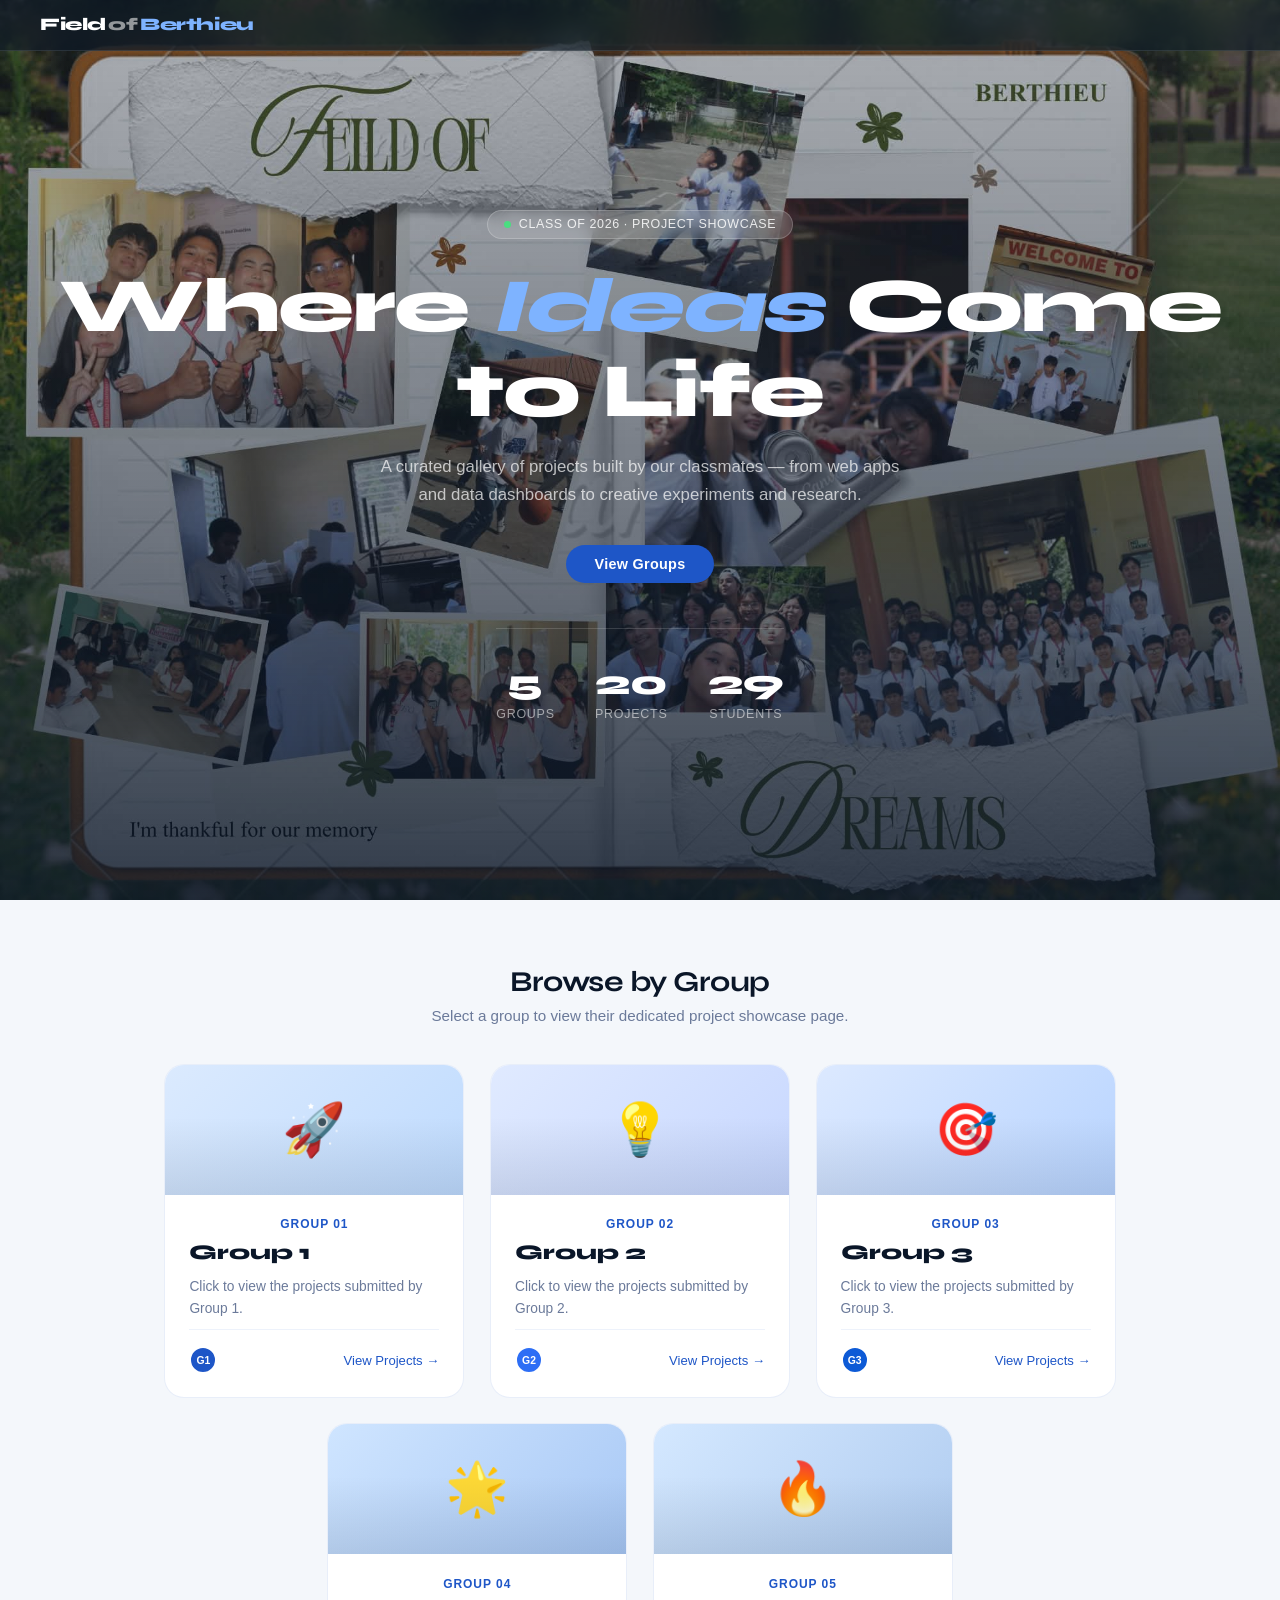
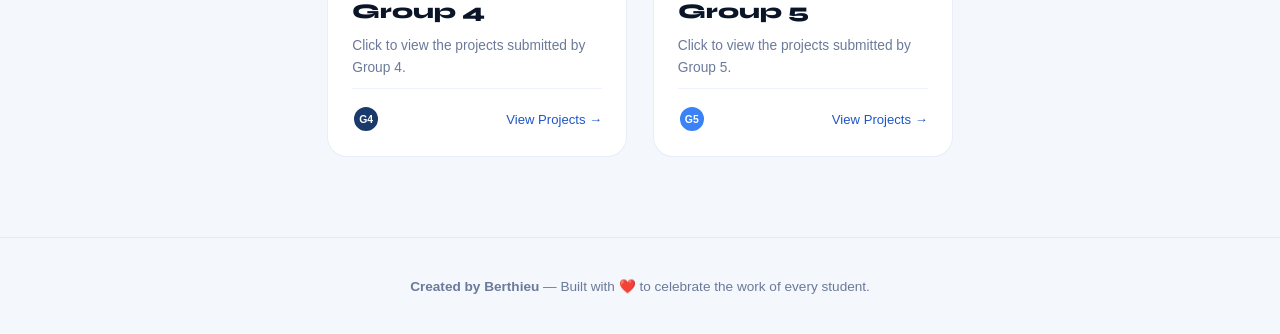
==== commit d1535210: "added smooth effect" ====
--- a/showcasewebsite/index.html
+++ b/showcasewebsite/index.html
@@ -98,6 +98,7 @@
       font-size: .9rem; font-weight: 600;
       text-decoration: none; letter-spacing: .02em;
       transition: background .2s, transform .2s;
+      scroll-behavior: smooth;
     }
     .btn-primary:hover { background: #2d6ef5; transform: translateY(-2px); }
 
@@ -126,9 +127,10 @@
     }
 
     .hero {
-      background-image: linear-gradient(rgba(10,22,40,0.6), rgba(10,22,40,0.8)), url('insertion/fieldofhope.jfif');
+      background-image: url('insertion/fieldofhope.jfif');
       background-size: cover;
       background-position: center;
+      background-attachment: fixed;
     }
 
     .group-card {
@@ -197,6 +199,7 @@
     }
   </style>
 </head>
+
 <body>
 
   <nav id="navbar">
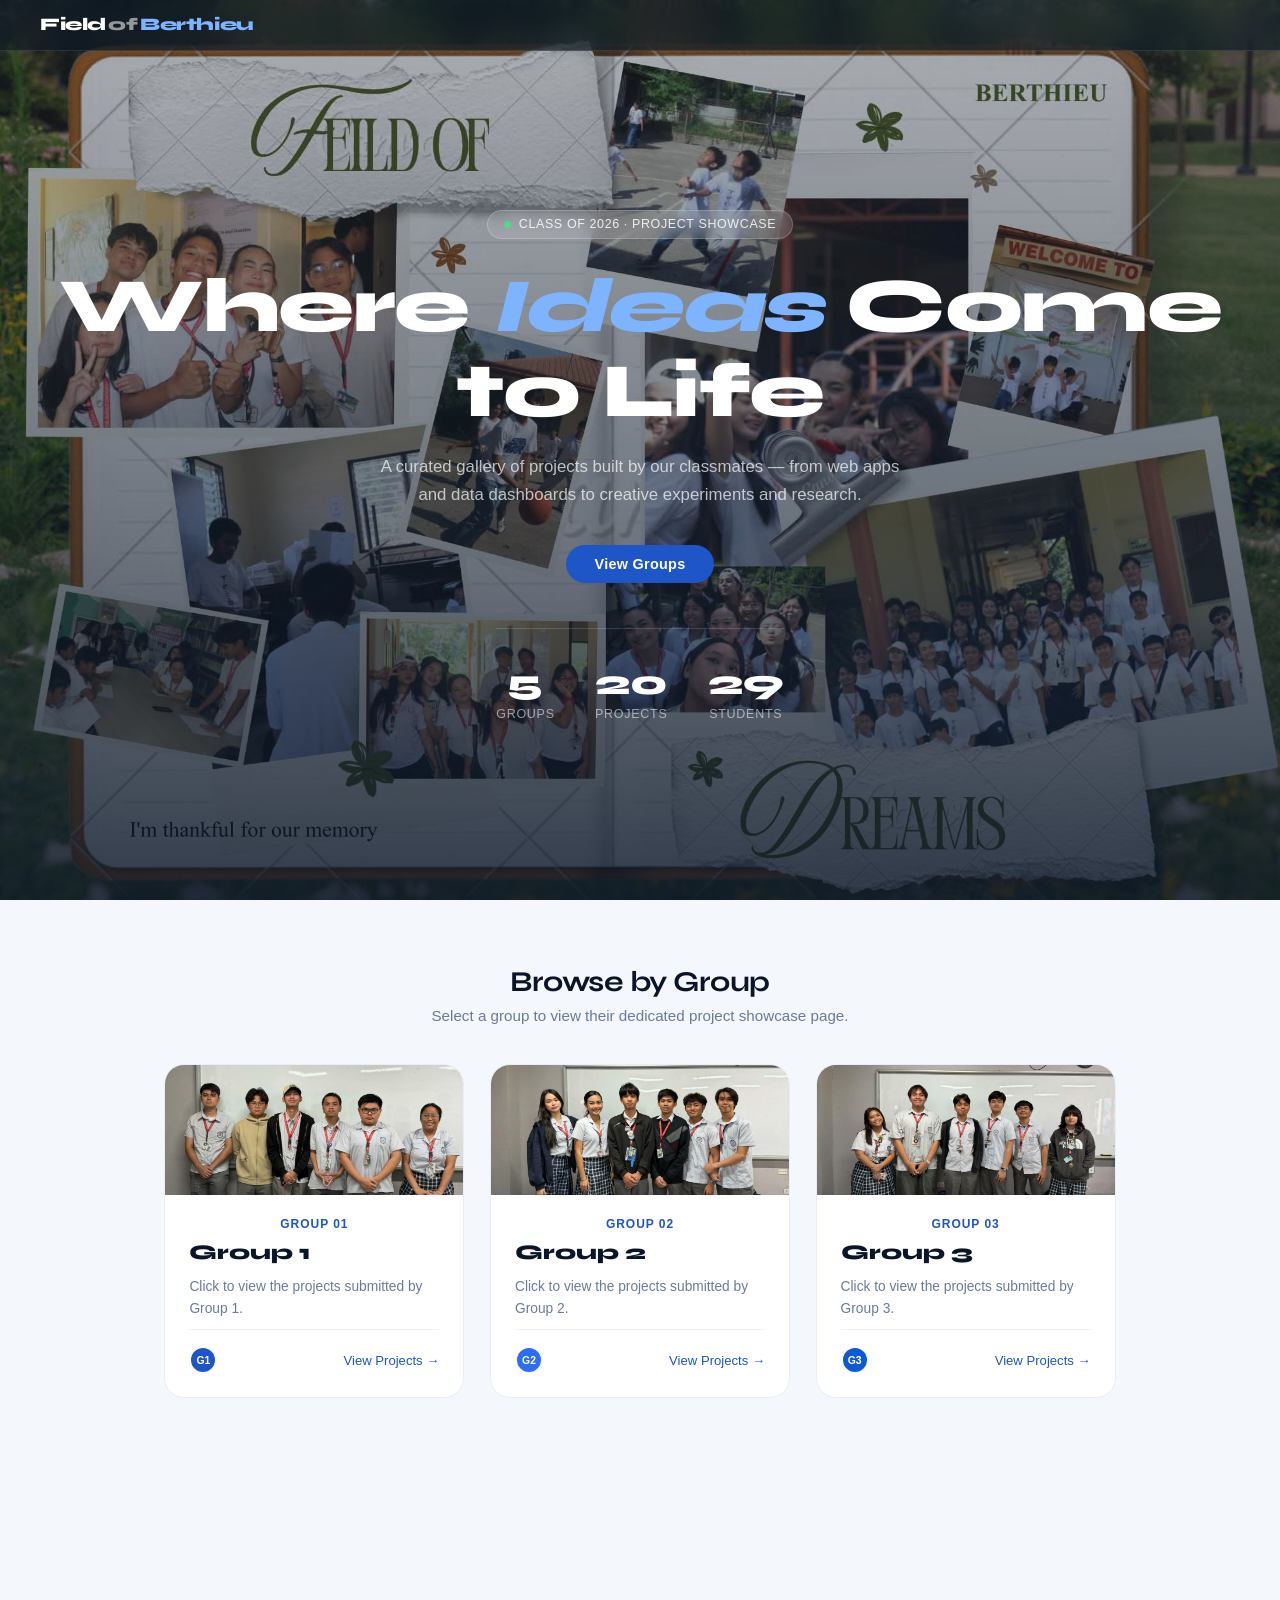
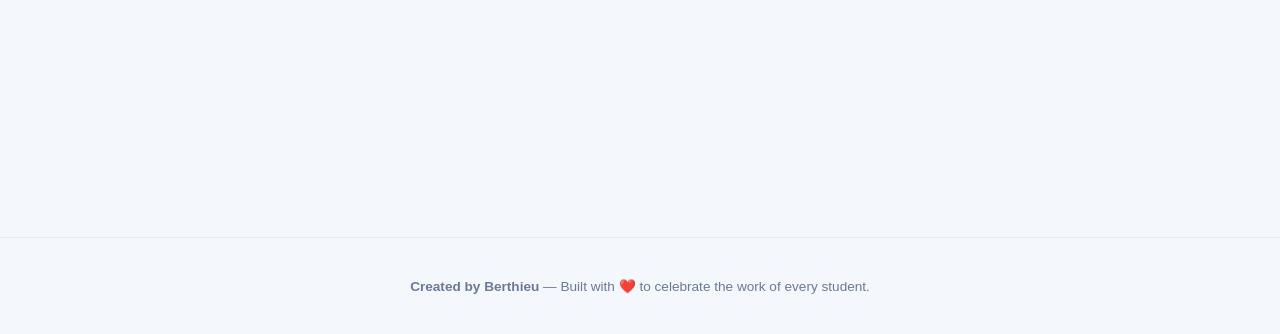
==== commit 7d69abdd: "added profile for groups" ====
--- a/showcasewebsite/index.html
+++ b/showcasewebsite/index.html
@@ -229,7 +229,7 @@
     <p>Select a group to view their dedicated project showcase page.</p>
     <div class="groups-grid">
       <a href="group1.html" class="group-card" style="animation-delay:.05s">
-        <div class="group-card-banner" style="background:linear-gradient(135deg,#dbeafe,#bfdbfe)">🚀</div>
+        <div class="group-card-banner"><img src="grouprofile/Group1.jfif" alt="Group 1" style="width:100%;height:100%;object-fit:cover;"></div>
         <div class="group-card-body">
           <span class="group-number">Group 01</span>
           <div class="group-name">Group 1</div>
@@ -241,7 +241,7 @@
         </div>
       </a>
       <a href="group2.html" class="group-card" style="animation-delay:.10s">
-        <div class="group-card-banner" style="background:linear-gradient(135deg,#e0eaff,#c7d7ff)">💡</div>
+        <div class="group-card-banner"><img src="grouprofile/Group2.jfif" alt="Group 1" style="width:100%;height:100%;object-fit:cover;"></div>
         <div class="group-card-body">
           <span class="group-number">Group 02</span>
           <div class="group-name">Group 2</div>
@@ -253,7 +253,7 @@
         </div>
       </a>
       <a href="group3.html" class="group-card" style="animation-delay:.15s">
-        <div class="group-card-banner" style="background:linear-gradient(135deg,#dce9ff,#b8d4ff)">🎯</div>
+        <div class="group-card-banner"><img src="grouprofile/Group3.jfif" alt="Group 1" style="width:100%;height:100%;object-fit:cover;"></div>
         <div class="group-card-body">
           <span class="group-number">Group 03</span>
           <div class="group-name">Group 3</div>
@@ -265,19 +265,19 @@
         </div>
       </a>
       <a href="group4.html" class="group-card" style="animation-delay:.20s">
-        <div class="group-card-banner" style="background:linear-gradient(135deg,#cfe5ff,#a8c8f5)">🌟</div>
+        <div class="group-card-banner"><img src="grouprofile/Group4.jfif" alt="Group 1" style="width:100%;height:100%;object-fit:cover;"></div>
         <div class="group-card-body">
           <span class="group-number">Group 04</span>
           <div class="group-name">Group 4</div>
           <div class="group-desc">Click to view the projects submitted by Group 4.</div>
           <div class="group-card-footer">
-            <div class="group-member-dot" style="background:#1a3a6b">G4</div>
+            <div class="group-member-dot" style="background:#3b82f6">G4</div>
             <span class="group-arrow">View Projects →</span>
           </div>
         </div>
       </a>
       <a href="group5.html" class="group-card" style="animation-delay:.25s">
-        <div class="group-card-banner" style="background:linear-gradient(135deg,#d4e8ff,#b0ccf0)">🔥</div>
+        <div class="group-card-banner"><img src="insertion/Rigby_the_kitty.webp" alt="Group 1" style="width:100%;height:100%;object-fit:cover;"></div>
         <div class="group-card-body">
           <span class="group-number">Group 05</span>
           <div class="group-name">Group 5</div>
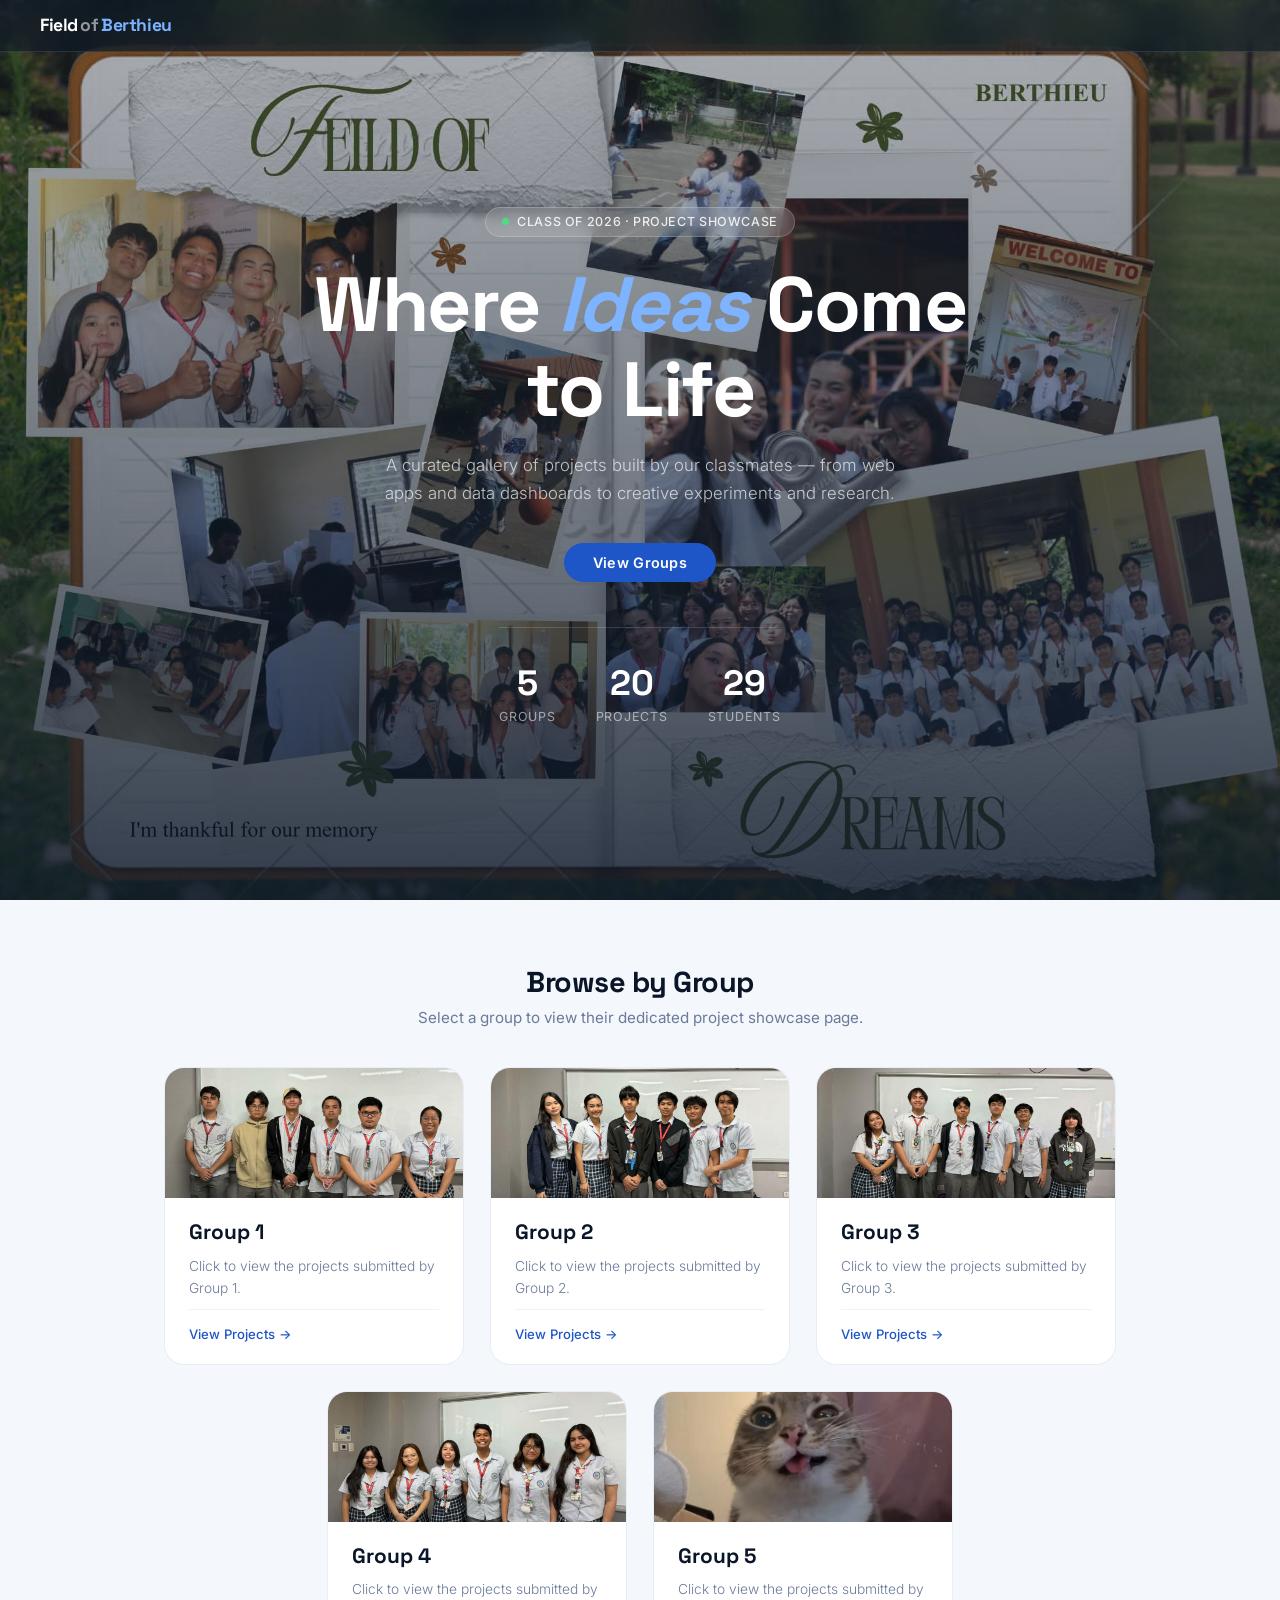
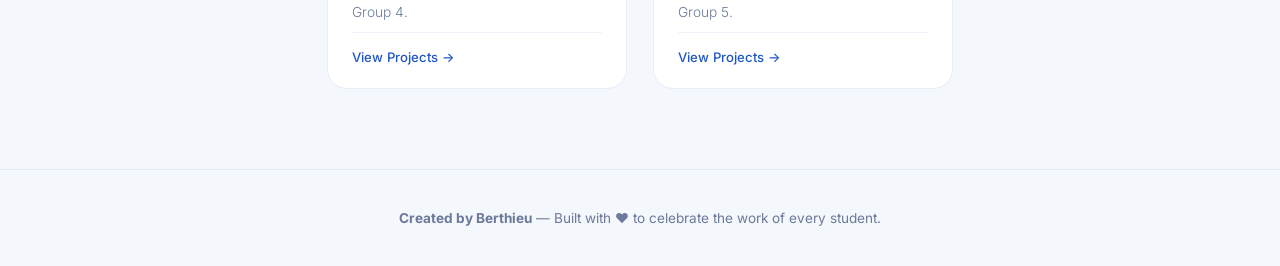
==== commit bd092b82: "fix the font and fix the cards" ====
--- a/showcasewebsite/index.html
+++ b/showcasewebsite/index.html
@@ -4,7 +4,7 @@
   <meta charset="UTF-8" />
   <meta name="viewport" content="width=device-width, initial-scale=1.0"/>
   <title>Field of Berthieu — Class Showcase</title>
-  <link href="https://fonts.googleapis.com/css2?family=Syne:wght@400;600;700;800&family=DM+Sans:ital,wght@0,300;0,400;0,500;1,300&display=swap" rel="stylesheet"/>
+  <link href="https://fonts.googleapis.com/css2?family=Space+Grotesk:wght@400;500;600;700;800&family=Inter:wght@300;400;500;600&display=swap" rel="stylesheet"/>
   <style>
     :root {
       --blue-deep: #0a1628;
@@ -12,7 +12,7 @@
       --text-muted: #6b7a9a;
     }
     *, *::before, *::after { box-sizing: border-box; margin: 0; padding: 0; }
-    body { font-family: 'DM Sans', sans-serif; background: #f4f7fb; color: var(--blue-deep); }
+    body { font-family: 'Inter', sans-serif; background: #f4f7fb; color: var(--blue-deep); }
 
     /* ─── NAV ─── */
     #navbar {
@@ -24,7 +24,7 @@
       border-bottom: 1px solid rgba(255,255,255,.1);
     }
     .nav-logo {
-      font-family: 'Syne', sans-serif; font-weight: 800;
+      font-family: 'Space Grotesk', sans-serif; font-weight: 800;
       font-size: 1.1rem; color: #fff; text-decoration: none; letter-spacing: -.4px;
     }
     .nav-logo span:first-child { color: rgba(255,255,255,.55); margin: 0 .15rem; }
@@ -77,7 +77,7 @@
     @keyframes pulse { 0%,100%{opacity:1} 50%{opacity:.4} }
 
     .hero h1 {
-      font-family: 'Syne', sans-serif;
+      font-family: 'Space Grotesk', sans-serif;
       font-size: clamp(2.8rem, 6vw, 5rem);
       font-weight: 800; line-height: 1.1;
       color: #fff; letter-spacing: -1.5px;
@@ -108,7 +108,7 @@
       border-top: 1px solid rgba(255,255,255,.15);
     }
     .stat-item { text-align: center; }
-    .stat-num { display: block; font-family: 'Syne', sans-serif; font-size: 2.2rem; font-weight: 800; color: #fff; }
+    .stat-num { display: block; font-family: 'Space Grotesk', sans-serif; font-size: 2.2rem; font-weight: 800; color: #fff; }
     .stat-label { font-size: .78rem; color: rgba(255,255,255,.55); letter-spacing: .06em; text-transform: uppercase; }
 
     /* ─── GROUPS ─── */
@@ -117,7 +117,7 @@
       padding: 4rem 2rem 2rem; text-align: center;
     }
     .groups-section h2 {
-      font-family: 'Syne', sans-serif; font-size: 1.8rem; font-weight: 700;
+      font-family: 'Space Grotesk', sans-serif; font-size: 1.8rem; font-weight: 700;
       color: var(--blue-deep); margin-bottom: .5rem; letter-spacing: -.5px;
     }
     .groups-section p { color: var(--text-muted); font-size: .95rem; margin-bottom: 2.5rem; }
@@ -168,7 +168,7 @@
       text-transform: uppercase; color: var(--blue-brand);
     }
     .group-name {
-      font-family: 'Syne', sans-serif; font-size: 1.3rem; font-weight: 800;
+      font-family: 'Space Grotesk', sans-serif; font-size: 1.3rem; font-weight: 800;
       color: var(--blue-deep); line-height: 1.2; text-align: left;
     }
     .group-desc { font-size: .86rem; color: var(--text-muted); line-height: 1.6; font-weight: 300; text-align: left; }
@@ -231,11 +231,9 @@
       <a href="group1.html" class="group-card" style="animation-delay:.05s">
         <div class="group-card-banner"><img src="grouprofile/Group1.jfif" alt="Group 1" style="width:100%;height:100%;object-fit:cover;"></div>
         <div class="group-card-body">
-          <span class="group-number">Group 01</span>
           <div class="group-name">Group 1</div>
           <div class="group-desc">Click to view the projects submitted by Group 1.</div>
           <div class="group-card-footer">
-            <div class="group-member-dot" style="background:#1e56c7">G1</div>
             <span class="group-arrow">View Projects →</span>
           </div>
         </div>
@@ -243,11 +241,9 @@
       <a href="group2.html" class="group-card" style="animation-delay:.10s">
         <div class="group-card-banner"><img src="grouprofile/Group2.jfif" alt="Group 1" style="width:100%;height:100%;object-fit:cover;"></div>
         <div class="group-card-body">
-          <span class="group-number">Group 02</span>
           <div class="group-name">Group 2</div>
           <div class="group-desc">Click to view the projects submitted by Group 2.</div>
           <div class="group-card-footer">
-            <div class="group-member-dot" style="background:#2d6ef5">G2</div>
             <span class="group-arrow">View Projects →</span>
           </div>
         </div>
@@ -255,11 +251,9 @@
       <a href="group3.html" class="group-card" style="animation-delay:.15s">
         <div class="group-card-banner"><img src="grouprofile/Group3.jfif" alt="Group 1" style="width:100%;height:100%;object-fit:cover;"></div>
         <div class="group-card-body">
-          <span class="group-number">Group 03</span>
           <div class="group-name">Group 3</div>
           <div class="group-desc">Click to view the projects submitted by Group 3.</div>
           <div class="group-card-footer">
-            <div class="group-member-dot" style="background:#0d5ad6">G3</div>
             <span class="group-arrow">View Projects →</span>
           </div>
         </div>
@@ -267,11 +261,9 @@
       <a href="group4.html" class="group-card" style="animation-delay:.20s">
         <div class="group-card-banner"><img src="grouprofile/Group4.jfif" alt="Group 1" style="width:100%;height:100%;object-fit:cover;"></div>
         <div class="group-card-body">
-          <span class="group-number">Group 04</span>
           <div class="group-name">Group 4</div>
           <div class="group-desc">Click to view the projects submitted by Group 4.</div>
           <div class="group-card-footer">
-            <div class="group-member-dot" style="background:#3b82f6">G4</div>
             <span class="group-arrow">View Projects →</span>
           </div>
         </div>
@@ -279,11 +271,9 @@
       <a href="group5.html" class="group-card" style="animation-delay:.25s">
         <div class="group-card-banner"><img src="insertion/Rigby_the_kitty.webp" alt="Group 1" style="width:100%;height:100%;object-fit:cover;"></div>
         <div class="group-card-body">
-          <span class="group-number">Group 05</span>
           <div class="group-name">Group 5</div>
           <div class="group-desc">Click to view the projects submitted by Group 5.</div>
           <div class="group-card-footer">
-            <div class="group-member-dot" style="background:#3b82f6">G5</div>
             <span class="group-arrow">View Projects →</span>
           </div>
         </div>
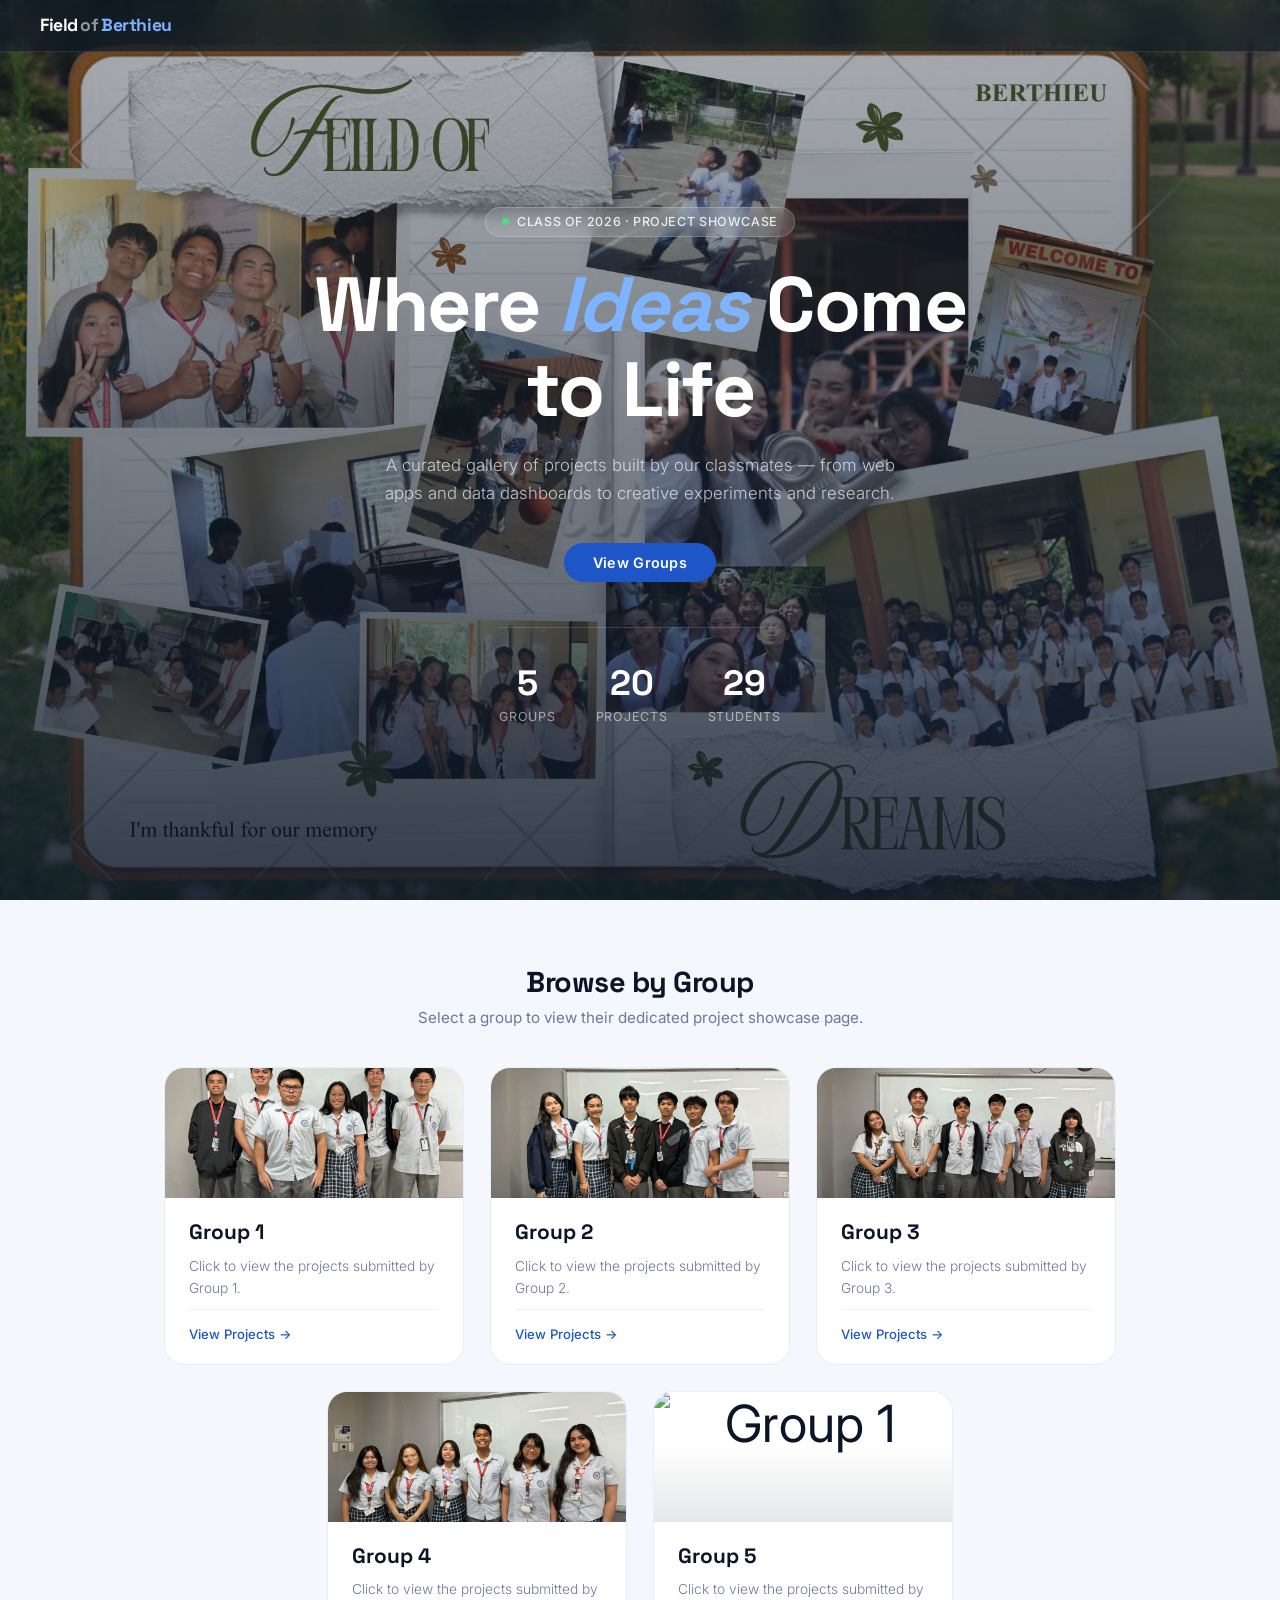
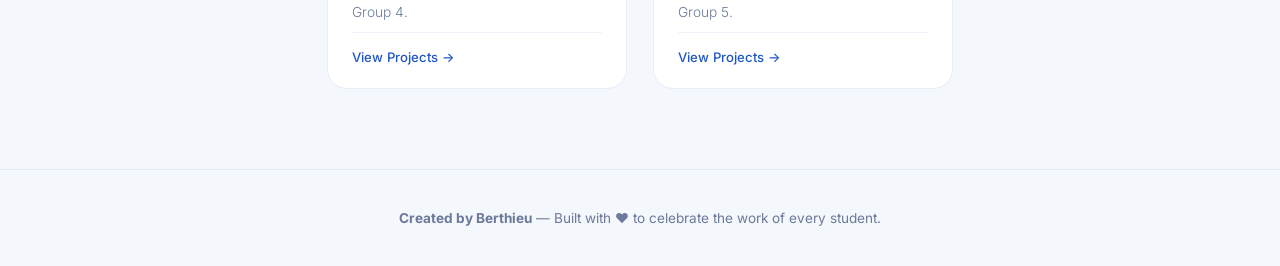
==== commit 710ed03d: "fixed and cleaned a few errors and inserted final profile for each student" ====
--- a/showcasewebsite/index.html
+++ b/showcasewebsite/index.html
@@ -229,7 +229,7 @@
     <p>Select a group to view their dedicated project showcase page.</p>
     <div class="groups-grid">
       <a href="group1.html" class="group-card" style="animation-delay:.05s">
-        <div class="group-card-banner"><img src="grouprofile/Group1.jfif" alt="Group 1" style="width:100%;height:100%;object-fit:cover;"></div>
+        <div class="group-card-banner"><img src="grouprofile/regroup1.jpg" alt="Group 1" style="width:100%;height:100%;object-fit:cover;"></div>
         <div class="group-card-body">
           <div class="group-name">Group 1</div>
           <div class="group-desc">Click to view the projects submitted by Group 1.</div>
@@ -269,7 +269,7 @@
         </div>
       </a>
       <a href="group5.html" class="group-card" style="animation-delay:.25s">
-        <div class="group-card-banner"><img src="insertion/Rigby_the_kitty.webp" alt="Group 1" style="width:100%;height:100%;object-fit:cover;"></div>
+        <div class="group-card-banner"><img src="grouprofile/Group5.jpg" alt="Group 1" style="width:100%;height:100%;object-fit:cover;"></div>
         <div class="group-card-body">
           <div class="group-name">Group 5</div>
           <div class="group-desc">Click to view the projects submitted by Group 5.</div>
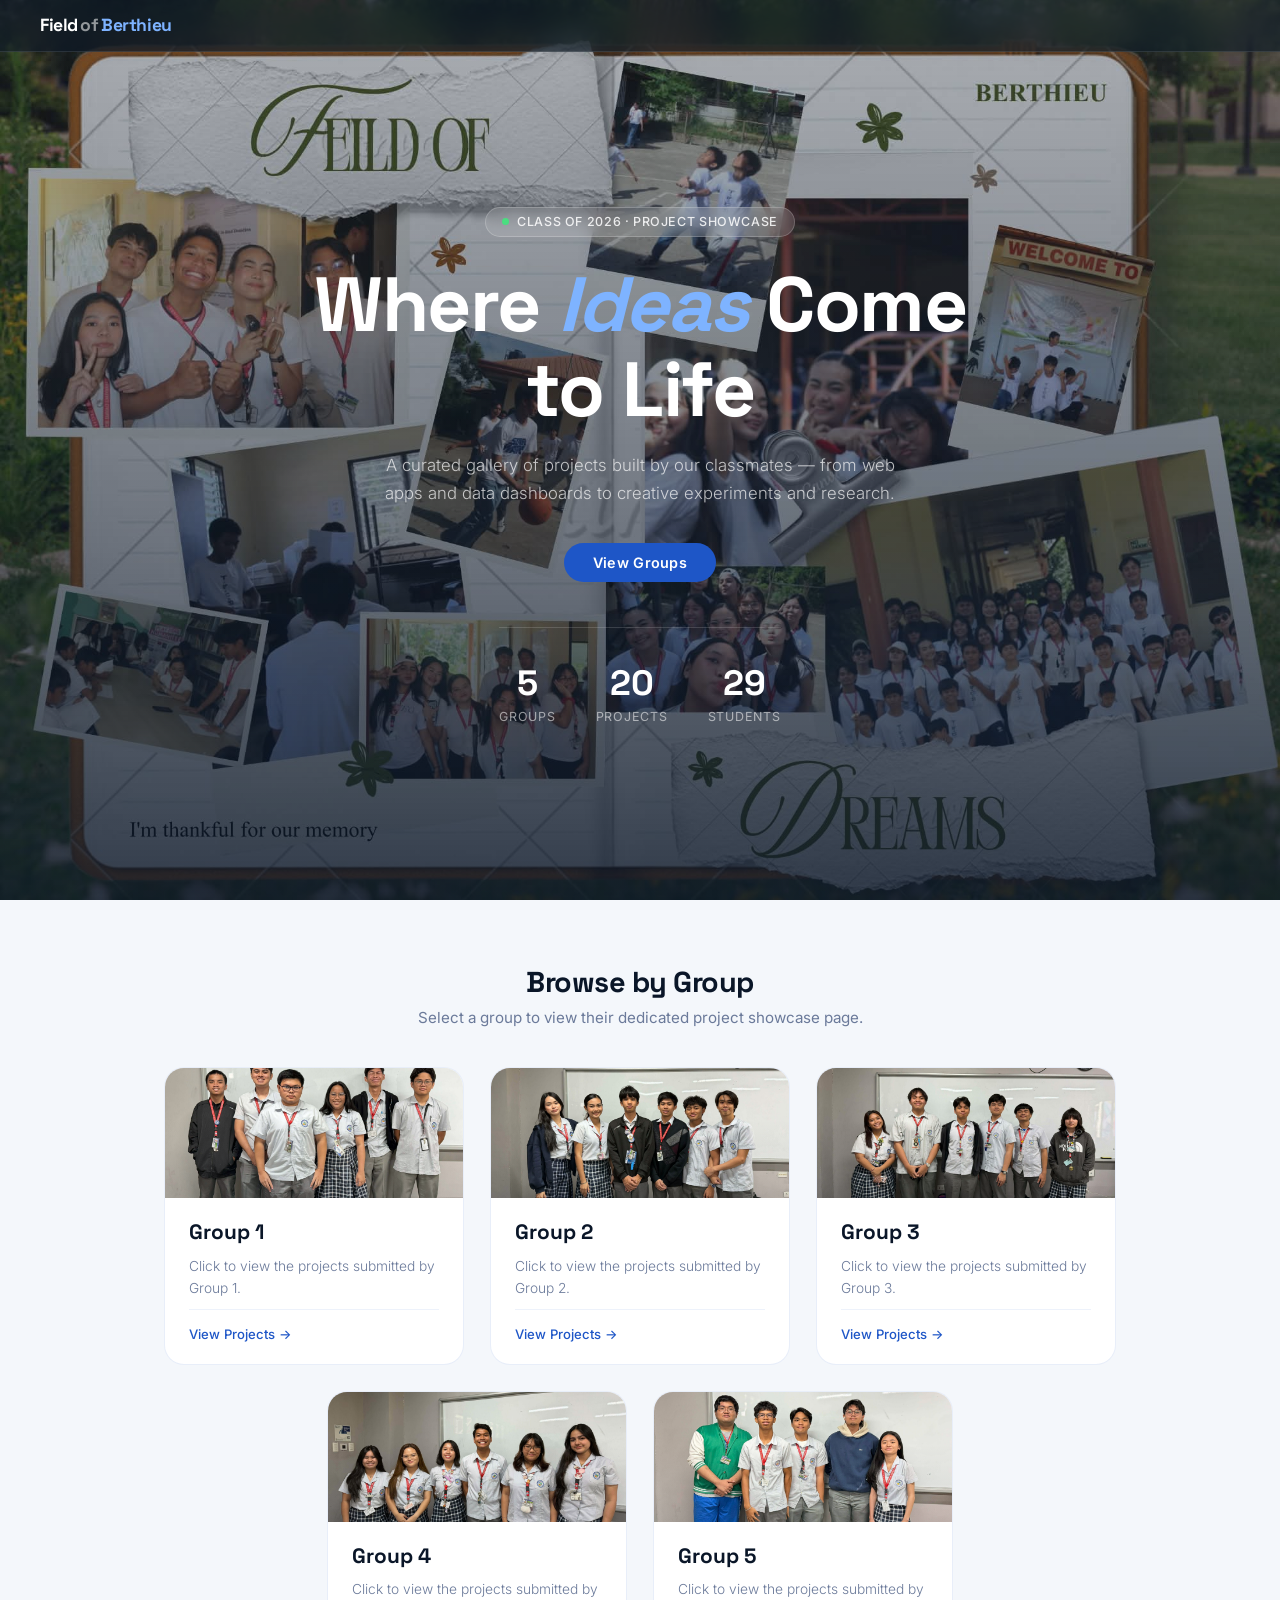
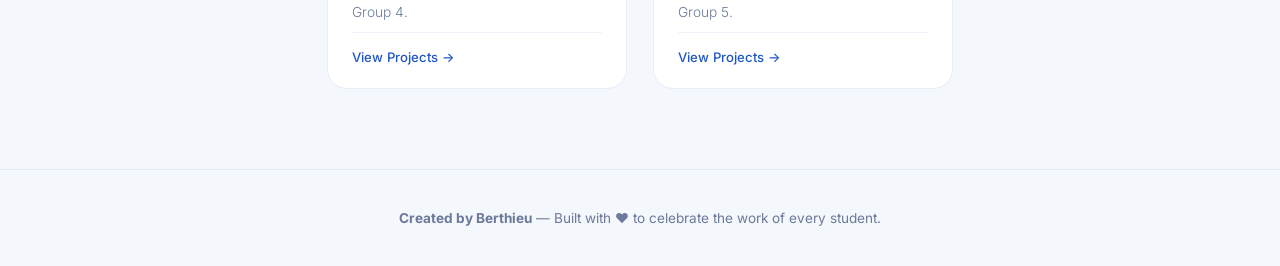
==== commit c7800d33: "final cleaning" ====
--- a/showcasewebsite/index.html
+++ b/showcasewebsite/index.html
@@ -269,7 +269,7 @@
         </div>
       </a>
       <a href="group5.html" class="group-card" style="animation-delay:.25s">
-        <div class="group-card-banner"><img src="grouprofile/Group5.jpg" alt="Group 1" style="width:100%;height:100%;object-fit:cover;"></div>
+        <div class="group-card-banner"><img src="grouprofile/group5.jpg" alt="Group 1" style="width:100%;height:100%;object-fit:cover;"></div>
         <div class="group-card-body">
           <div class="group-name">Group 5</div>
           <div class="group-desc">Click to view the projects submitted by Group 5.</div>
